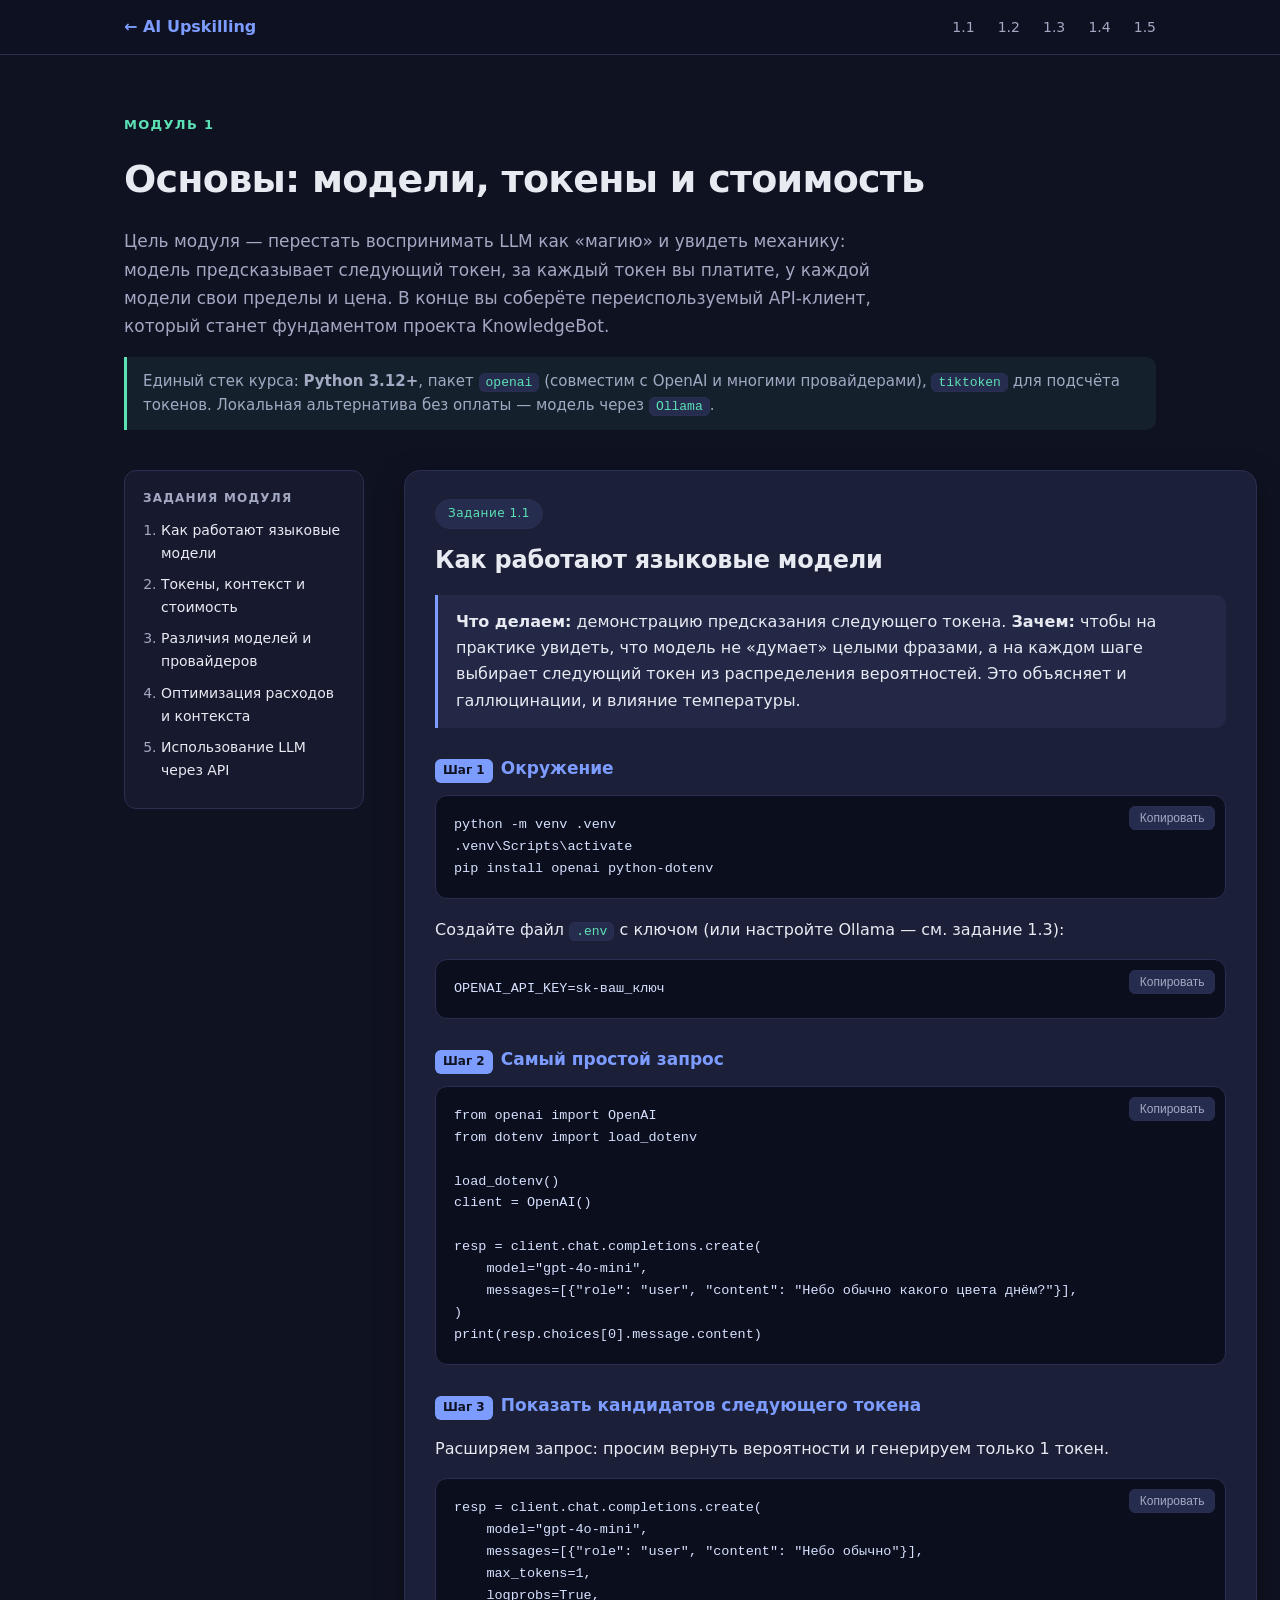
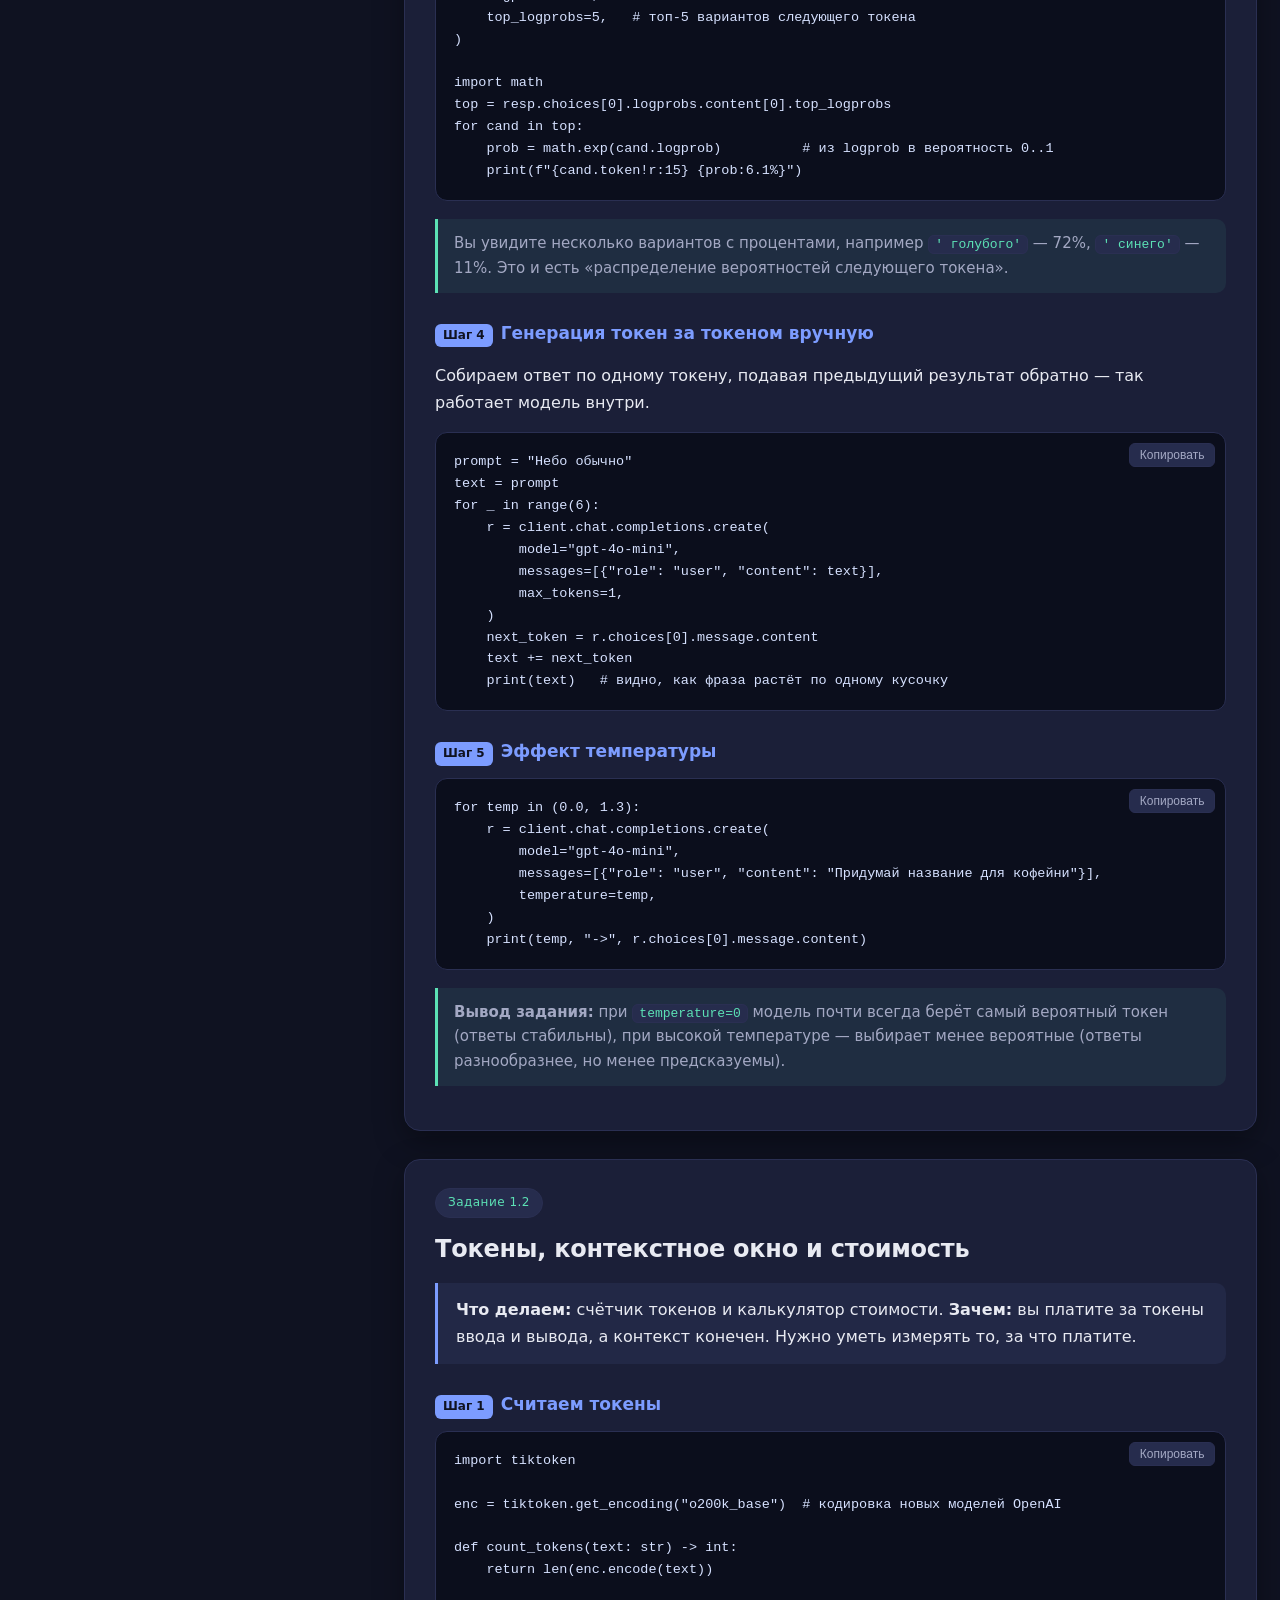
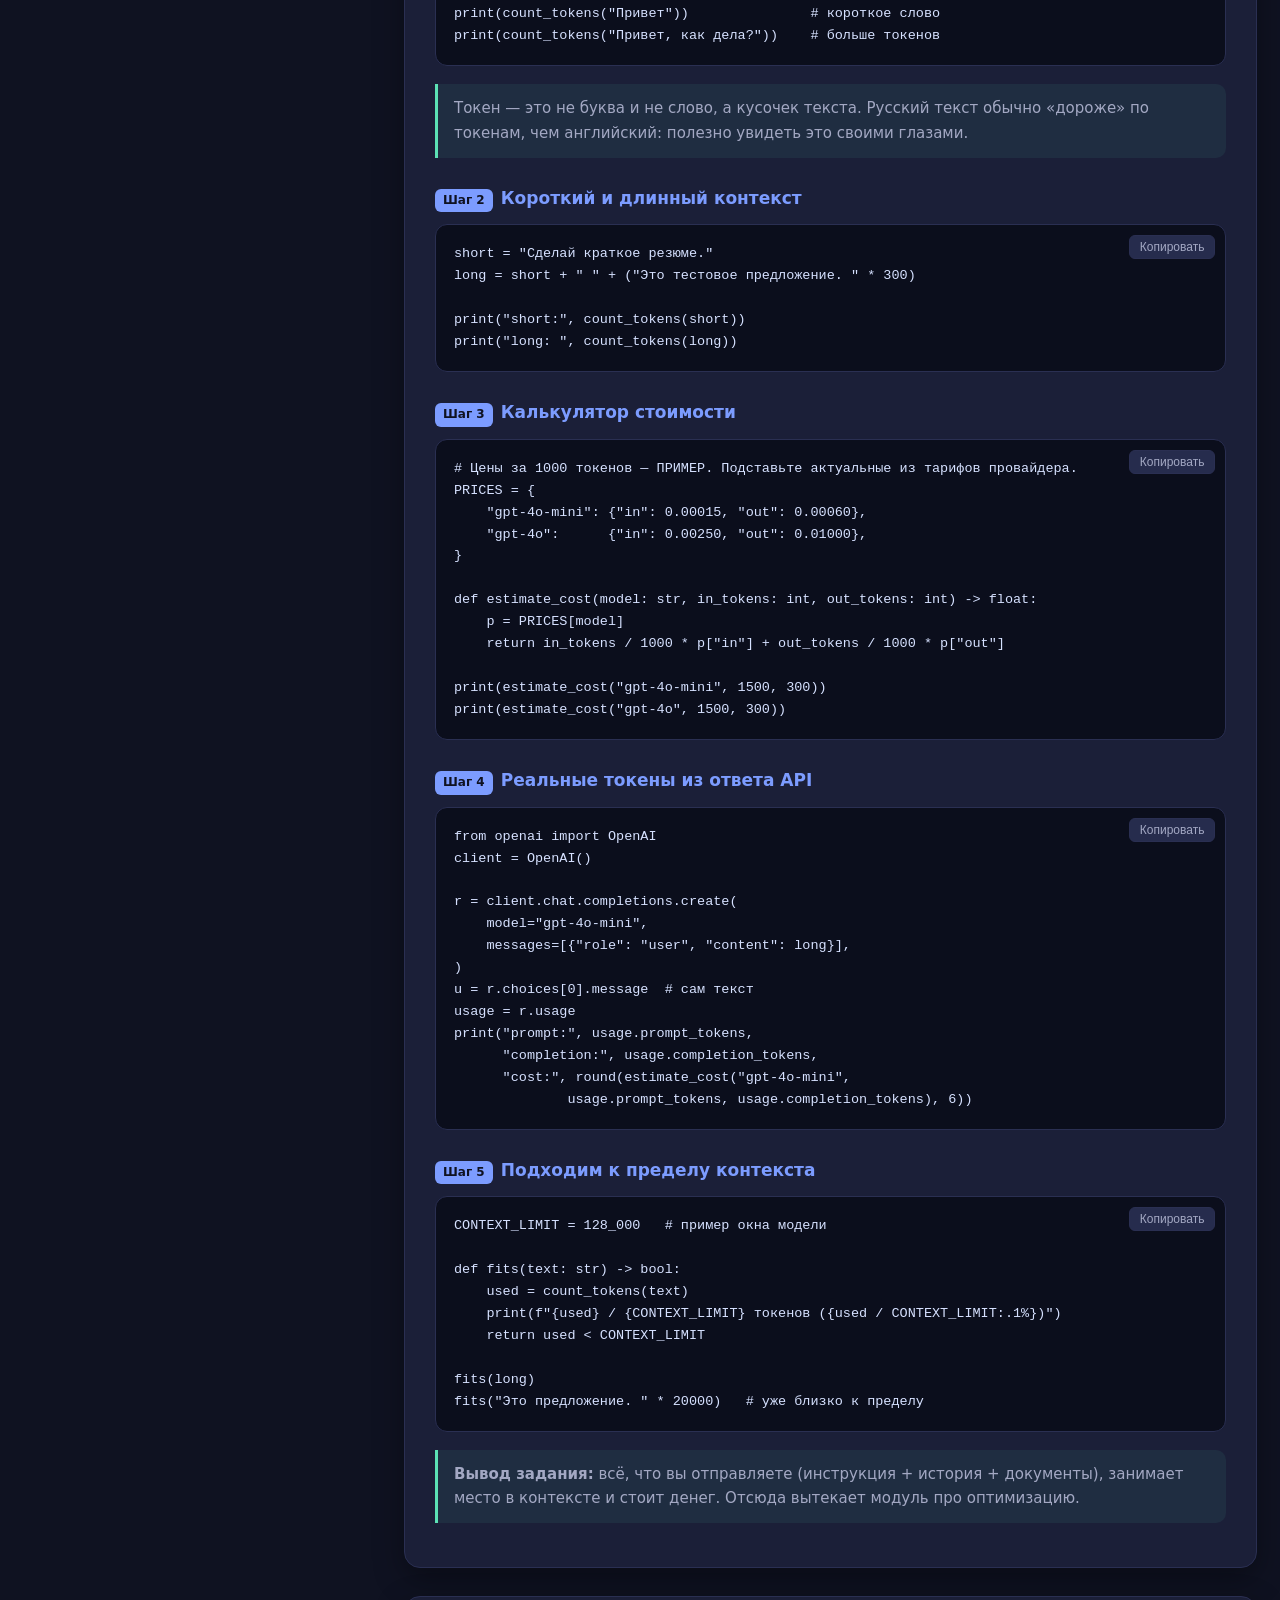
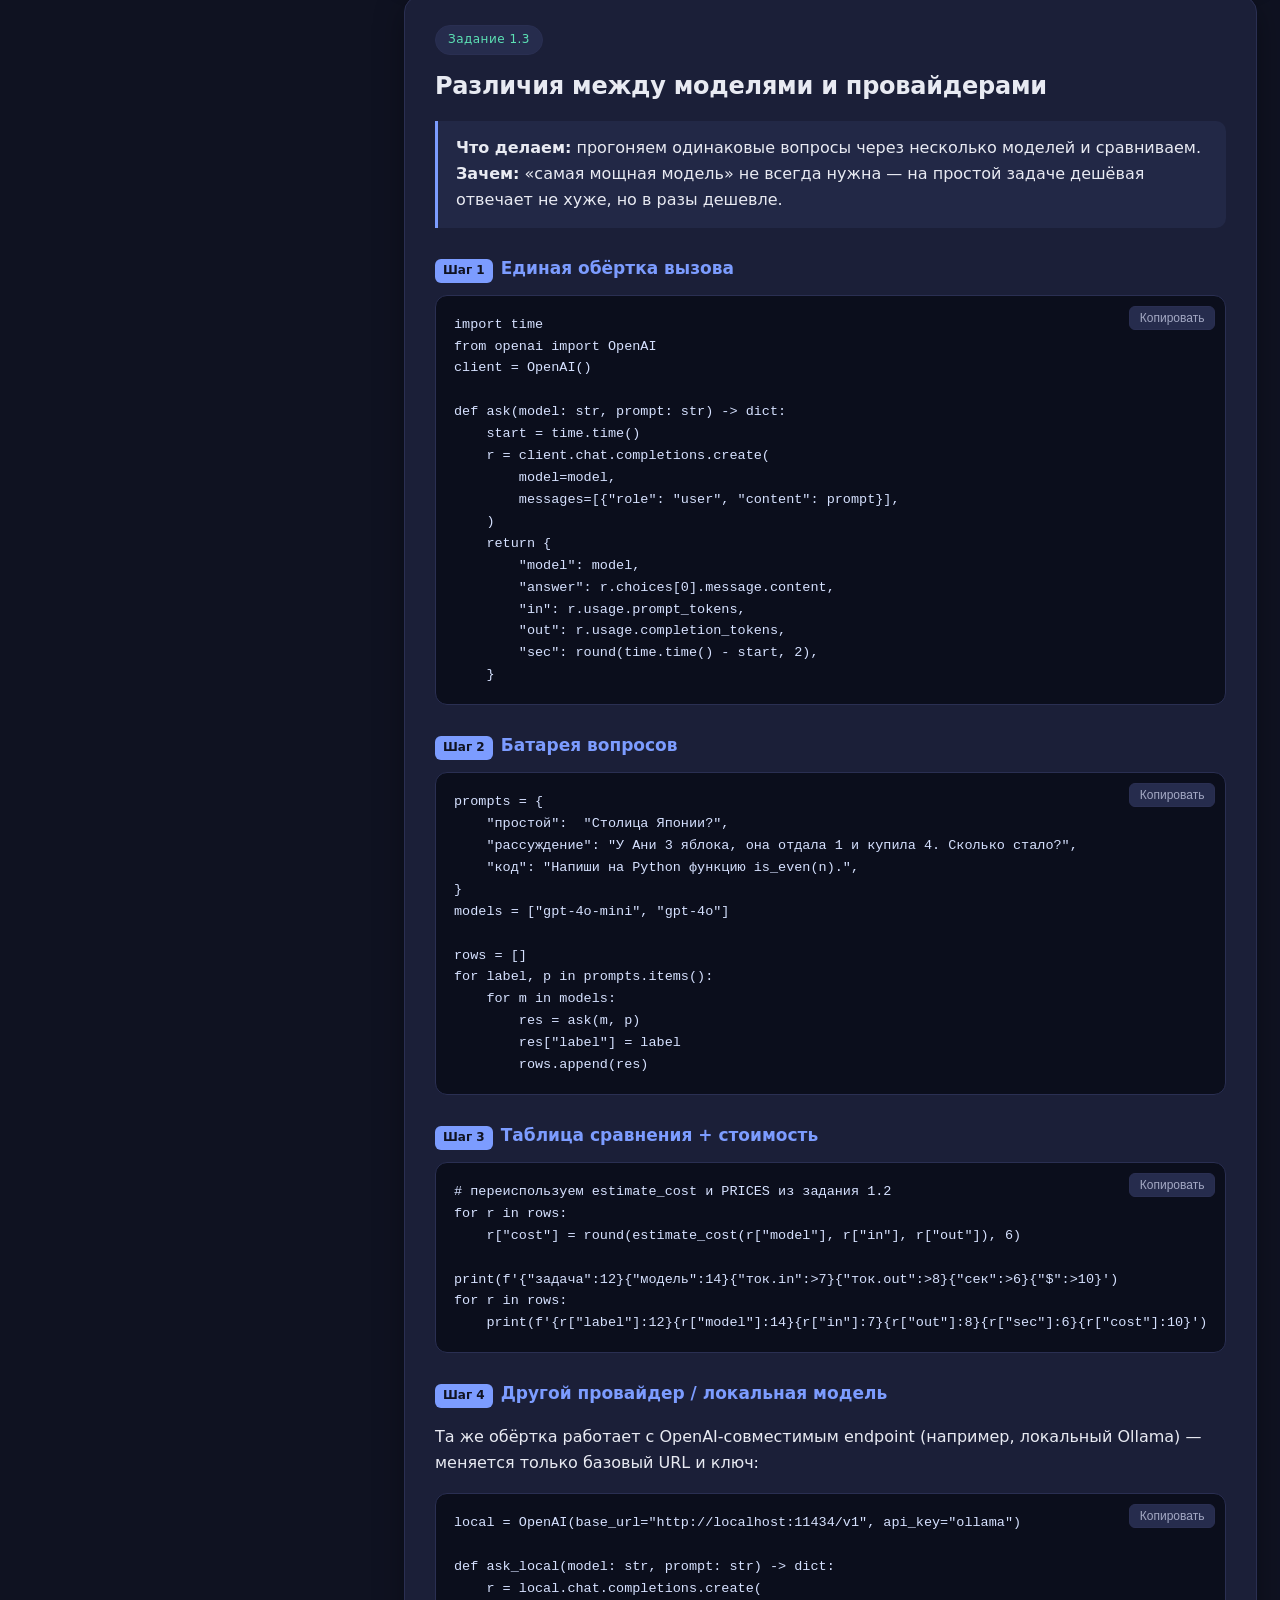
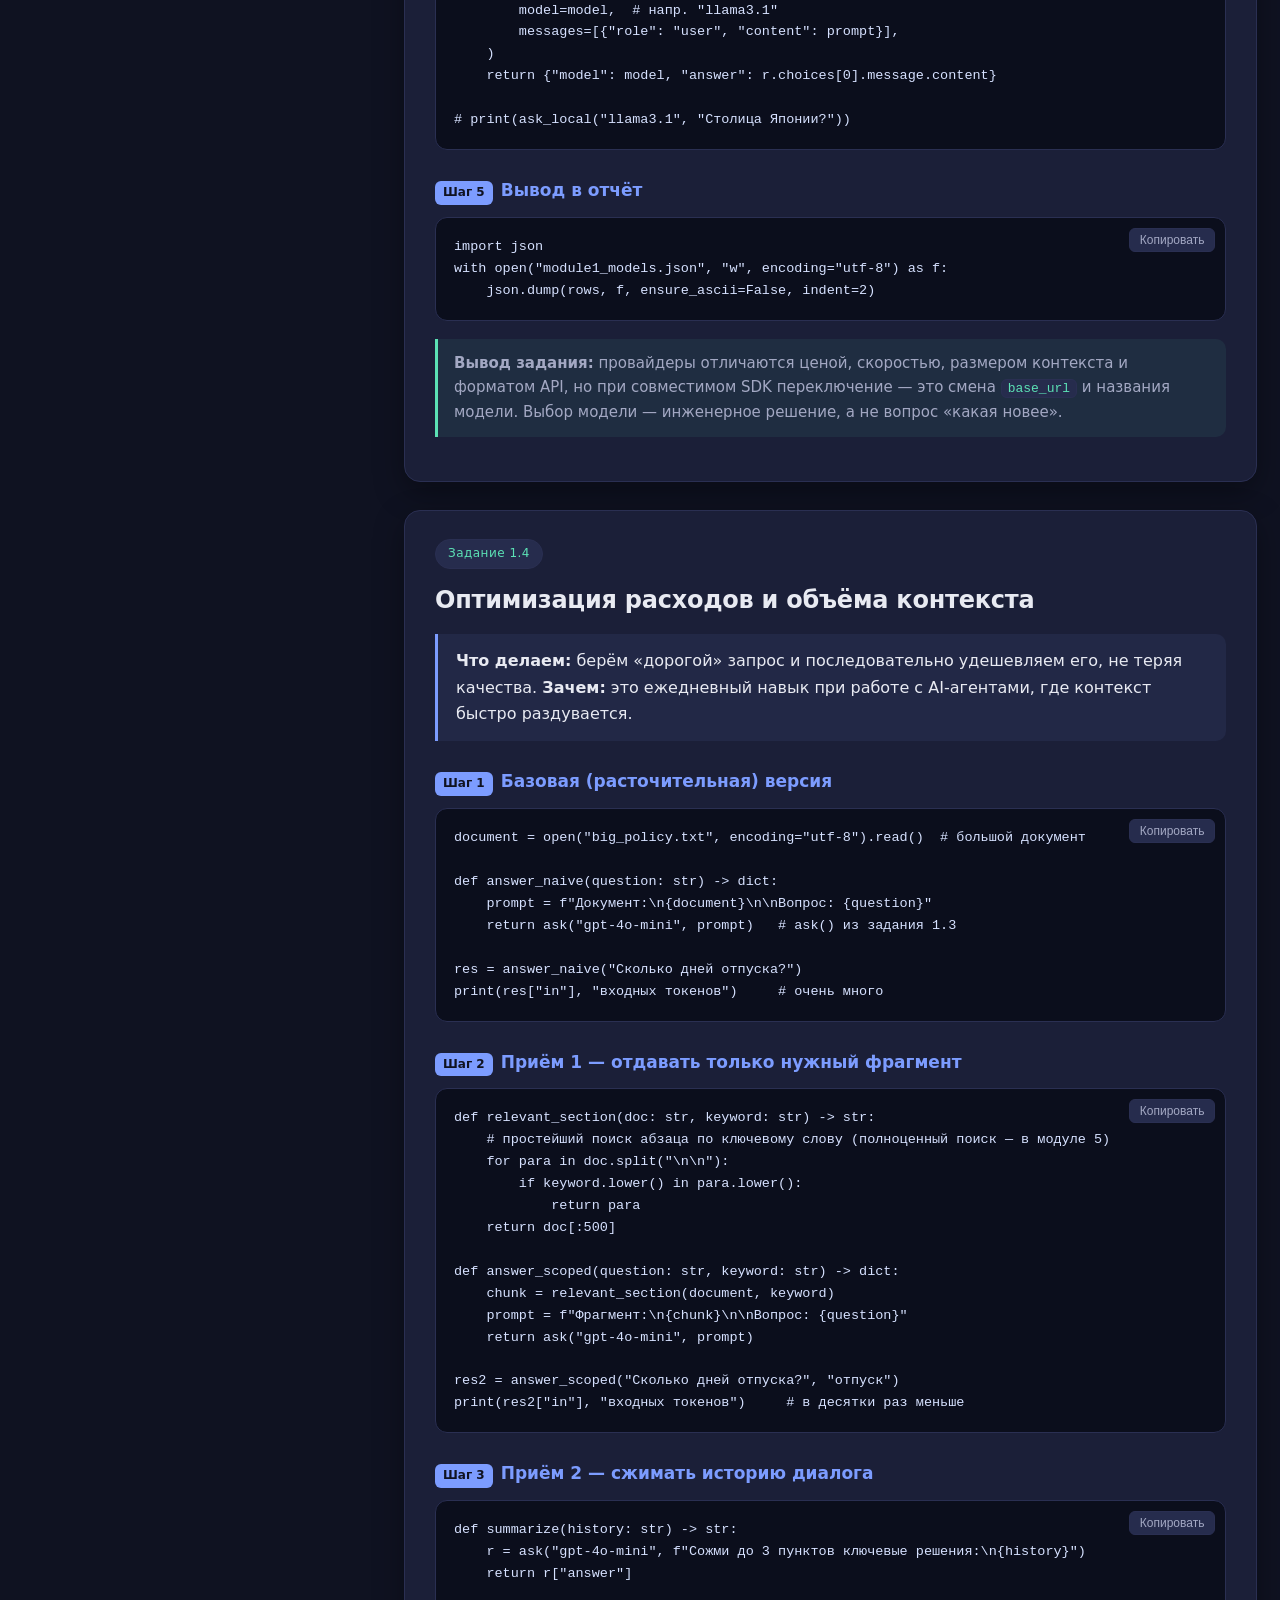
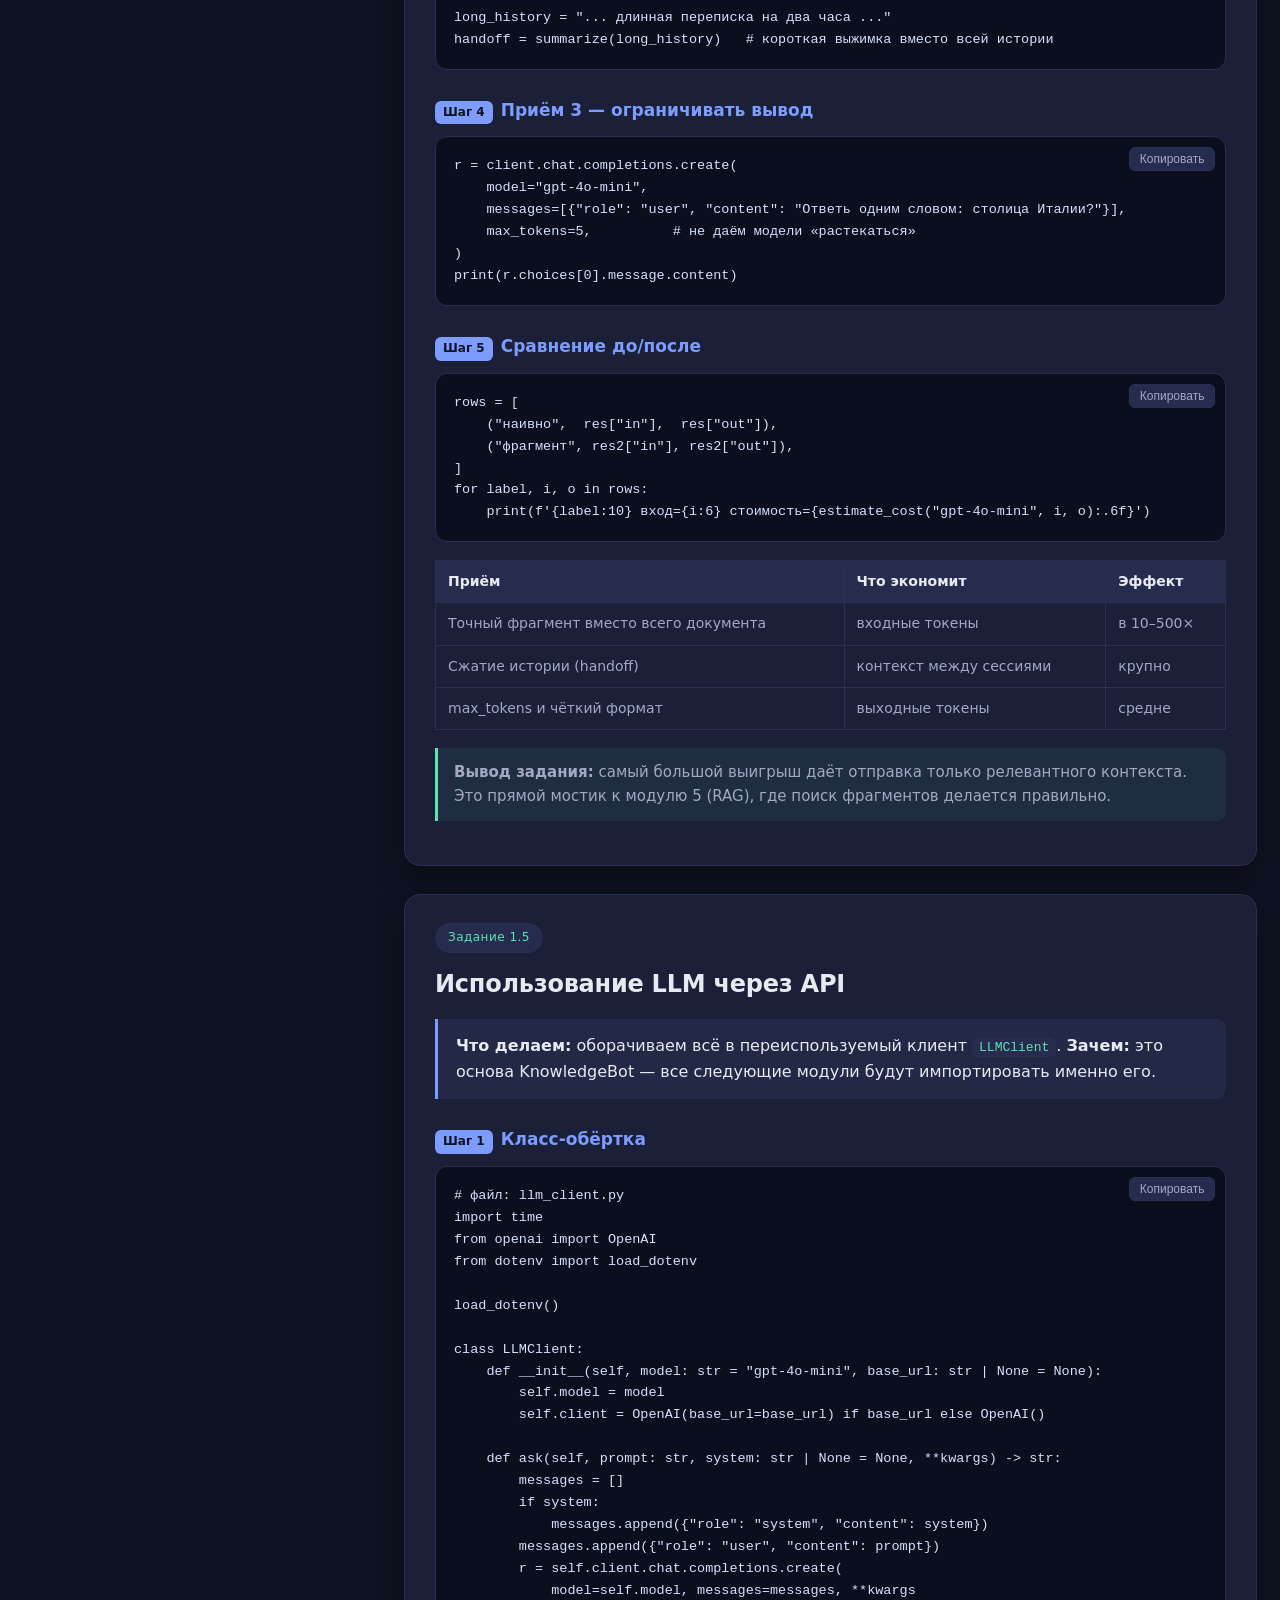
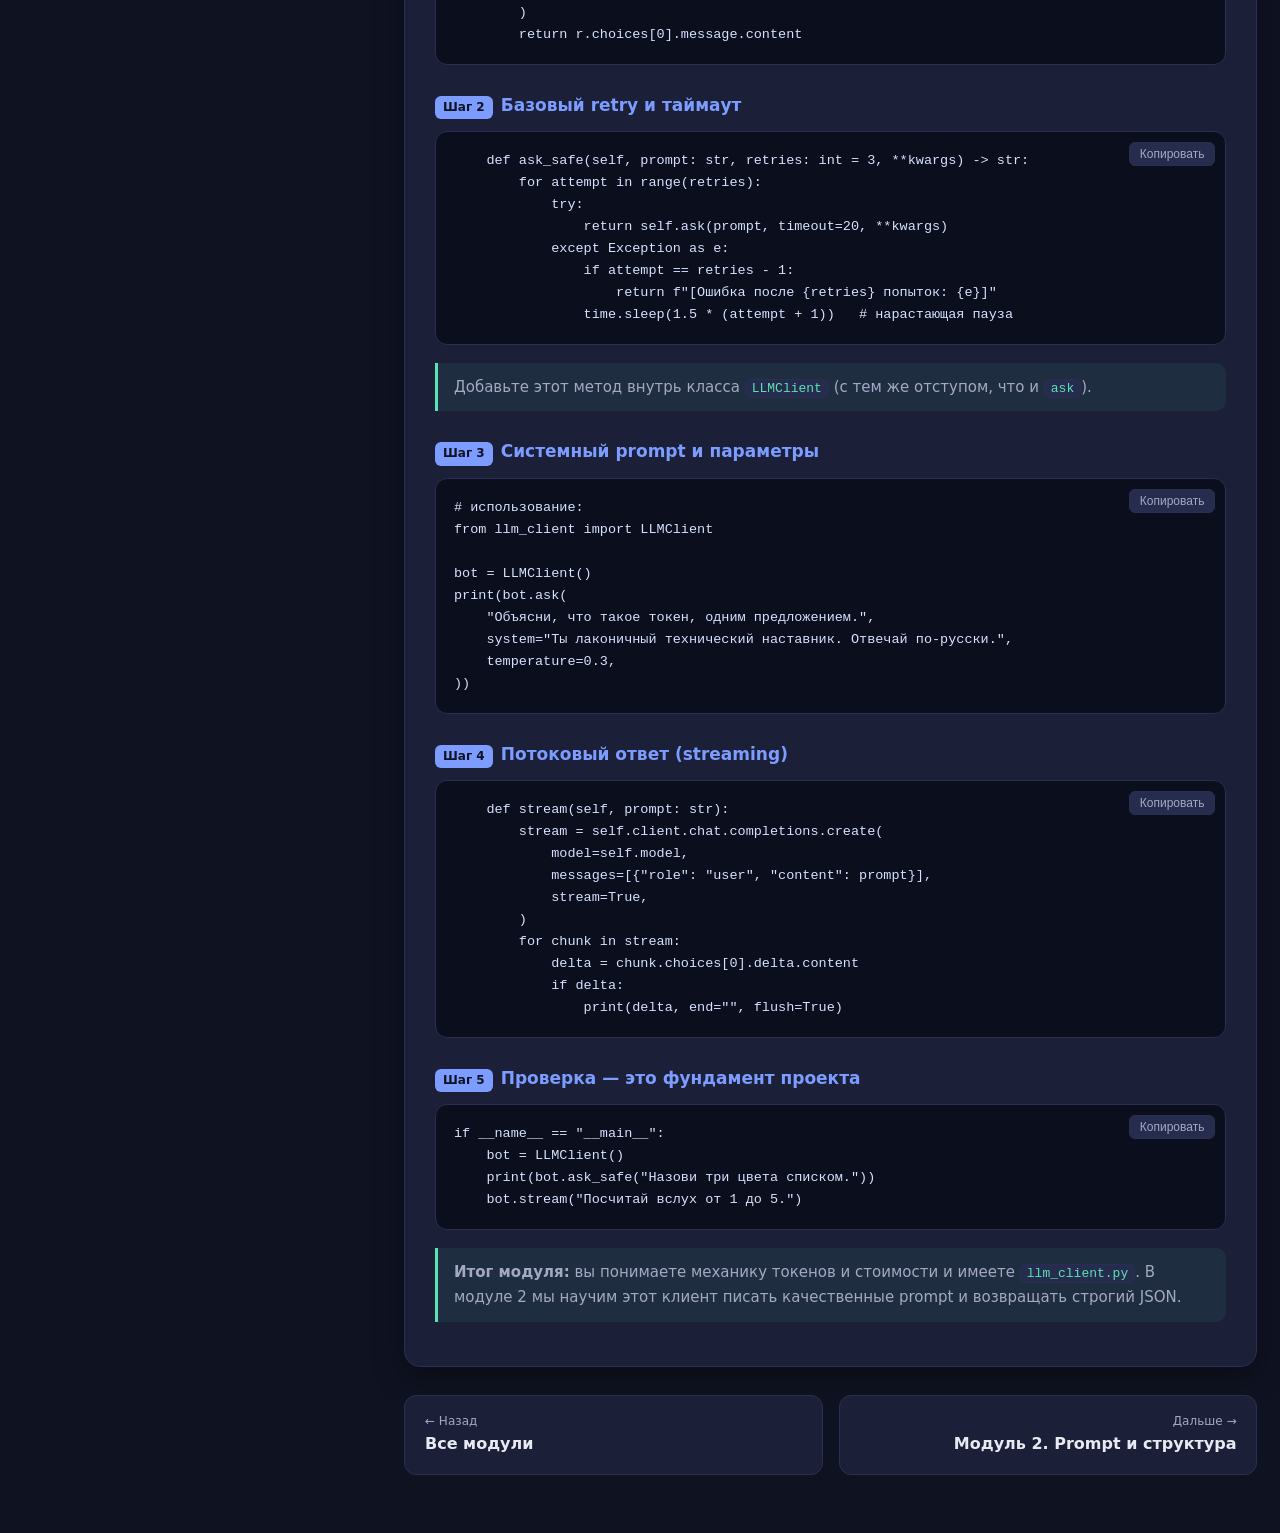
==== module1.html @ 3f318052 "init project" ====
<!doctype html>
<html lang="ru">
  <head>
    <meta charset="UTF-8" />
    <meta name="viewport" content="width=device-width, initial-scale=1.0" />
    <title>Модуль 1 — Основы: модели, токены и стоимость</title>
    <link rel="stylesheet" href="styles.css" />
  </head>
  <body>
    <div class="topbar">
      <div class="container">
        <span class="brand"><a href="index.html">← AI Upskilling</a></span>
        <nav>
          <a href="#t1">1.1</a>
          <a href="#t2">1.2</a>
          <a href="#t3">1.3</a>
          <a href="#t4">1.4</a>
          <a href="#t5">1.5</a>
        </nav>
      </div>
    </div>

    <div class="container">
      <section class="module-hero">
        <span class="num">Модуль 1</span>
        <h1>Основы: модели, токены и стоимость</h1>
        <p>
          Цель модуля — перестать воспринимать LLM как «магию» и увидеть
          механику: модель предсказывает следующий токен, за каждый токен вы
          платите, у каждой модели свои пределы и цена. В конце вы соберёте
          переиспользуемый API-клиент, который станет фундаментом проекта
          KnowledgeBot.
        </p>
        <div class="note">
          Единый стек курса: <b>Python 3.12+</b>, пакет
          <code>openai</code> (совместим с OpenAI и многими провайдерами),
          <code>tiktoken</code> для подсчёта токенов. Локальная альтернатива без
          оплаты — модель через <code>Ollama</code>.
        </div>
      </section>

      <div class="layout">
        <aside class="toc">
          <h4>Задания модуля</h4>
          <ol>
            <li><a href="#t1">Как работают языковые модели</a></li>
            <li><a href="#t2">Токены, контекст и стоимость</a></li>
            <li><a href="#t3">Различия моделей и провайдеров</a></li>
            <li><a href="#t4">Оптимизация расходов и контекста</a></li>
            <li><a href="#t5">Использование LLM через API</a></li>
          </ol>
        </aside>

        <main>
          <!-- TASK 1.1 -->
          <article class="task" id="t1">
            <span class="chip">Задание 1.1</span>
            <h2>Как работают языковые модели</h2>
            <div class="goal">
              <strong>Что делаем:</strong> демонстрацию предсказания следующего
              токена. <strong> Зачем:</strong> чтобы на практике увидеть, что
              модель не «думает» целыми фразами, а на каждом шаге выбирает
              следующий токен из распределения вероятностей. Это объясняет и
              галлюцинации, и влияние температуры.
            </div>

            <h3><span class="step-label">Шаг 1</span>Окружение</h3>
            <pre><code>python -m venv .venv
.venv\Scripts\activate
pip install openai python-dotenv</code></pre>
            <p>
              Создайте файл <code>.env</code> с ключом (или настройте Ollama —
              см. задание 1.3):
            </p>
            <pre><code>OPENAI_API_KEY=sk-ваш_ключ</code></pre>

            <h3><span class="step-label">Шаг 2</span>Самый простой запрос</h3>
            <pre><code>from openai import OpenAI
from dotenv import load_dotenv

load_dotenv()
client = OpenAI()

resp = client.chat.completions.create(
    model="gpt-4o-mini",
    messages=[{"role": "user", "content": "Небо обычно какого цвета днём?"}],
)
print(resp.choices[0].message.content)</code></pre>

            <h3>
              <span class="step-label">Шаг 3</span>Показать кандидатов
              следующего токена
            </h3>
            <p>
              Расширяем запрос: просим вернуть вероятности и генерируем только 1
              токен.
            </p>
            <pre><code>resp = client.chat.completions.create(
    model="gpt-4o-mini",
    messages=[{"role": "user", "content": "Небо обычно"}],
    max_tokens=1,
    logprobs=True,
    top_logprobs=5,   # топ-5 вариантов следующего токена
)

import math
top = resp.choices[0].logprobs.content[0].top_logprobs
for cand in top:
    prob = math.exp(cand.logprob)          # из logprob в вероятность 0..1
    print(f"{cand.token!r:15} {prob:6.1%}")</code></pre>
            <div class="note">
              Вы увидите несколько вариантов с процентами, например
              <code>' голубого'</code> — 72%, <code>' синего'</code> — 11%. Это
              и есть «распределение вероятностей следующего токена».
            </div>

            <h3>
              <span class="step-label">Шаг 4</span>Генерация токен за токеном
              вручную
            </h3>
            <p>
              Собираем ответ по одному токену, подавая предыдущий результат
              обратно — так работает модель внутри.
            </p>
            <pre><code>prompt = "Небо обычно"
text = prompt
for _ in range(6):
    r = client.chat.completions.create(
        model="gpt-4o-mini",
        messages=[{"role": "user", "content": text}],
        max_tokens=1,
    )
    next_token = r.choices[0].message.content
    text += next_token
    print(text)   # видно, как фраза растёт по одному кусочку</code></pre>

            <h3><span class="step-label">Шаг 5</span>Эффект температуры</h3>
            <pre><code>for temp in (0.0, 1.3):
    r = client.chat.completions.create(
        model="gpt-4o-mini",
        messages=[{"role": "user", "content": "Придумай название для кофейни"}],
        temperature=temp,
    )
    print(temp, "->", r.choices[0].message.content)</code></pre>
            <div class="note">
              <b>Вывод задания:</b> при <code>temperature=0</code> модель почти
              всегда берёт самый вероятный токен (ответы стабильны), при высокой
              температуре — выбирает менее вероятные (ответы разнообразнее, но
              менее предсказуемы).
            </div>
          </article>

          <!-- TASK 1.2 -->
          <article class="task" id="t2">
            <span class="chip">Задание 1.2</span>
            <h2>Токены, контекстное окно и стоимость</h2>
            <div class="goal">
              <strong>Что делаем:</strong> счётчик токенов и калькулятор
              стоимости. <strong> Зачем:</strong> вы платите за токены ввода и
              вывода, а контекст конечен. Нужно уметь измерять то, за что
              платите.
            </div>

            <h3><span class="step-label">Шаг 1</span>Считаем токены</h3>
            <pre><code>import tiktoken

enc = tiktoken.get_encoding("o200k_base")  # кодировка новых моделей OpenAI

def count_tokens(text: str) -> int:
    return len(enc.encode(text))

print(count_tokens("Привет"))               # короткое слово
print(count_tokens("Привет, как дела?"))    # больше токенов</code></pre>
            <div class="note">
              Токен — это не буква и не слово, а кусочек текста. Русский текст
              обычно «дороже» по токенам, чем английский: полезно увидеть это
              своими глазами.
            </div>

            <h3>
              <span class="step-label">Шаг 2</span>Короткий и длинный контекст
            </h3>
            <pre><code>short = "Сделай краткое резюме."
long = short + " " + ("Это тестовое предложение. " * 300)

print("short:", count_tokens(short))
print("long: ", count_tokens(long))</code></pre>

            <h3><span class="step-label">Шаг 3</span>Калькулятор стоимости</h3>
            <pre><code># Цены за 1000 токенов — ПРИМЕР. Подставьте актуальные из тарифов провайдера.
PRICES = {
    "gpt-4o-mini": {"in": 0.00015, "out": 0.00060},
    "gpt-4o":      {"in": 0.00250, "out": 0.01000},
}

def estimate_cost(model: str, in_tokens: int, out_tokens: int) -> float:
    p = PRICES[model]
    return in_tokens / 1000 * p["in"] + out_tokens / 1000 * p["out"]

print(estimate_cost("gpt-4o-mini", 1500, 300))
print(estimate_cost("gpt-4o", 1500, 300))</code></pre>

            <h3>
              <span class="step-label">Шаг 4</span>Реальные токены из ответа API
            </h3>
            <pre><code>from openai import OpenAI
client = OpenAI()

r = client.chat.completions.create(
    model="gpt-4o-mini",
    messages=[{"role": "user", "content": long}],
)
u = r.choices[0].message  # сам текст
usage = r.usage
print("prompt:", usage.prompt_tokens,
      "completion:", usage.completion_tokens,
      "cost:", round(estimate_cost("gpt-4o-mini",
              usage.prompt_tokens, usage.completion_tokens), 6))</code></pre>

            <h3>
              <span class="step-label">Шаг 5</span>Подходим к пределу контекста
            </h3>
            <pre><code>CONTEXT_LIMIT = 128_000   # пример окна модели

def fits(text: str) -> bool:
    used = count_tokens(text)
    print(f"{used} / {CONTEXT_LIMIT} токенов ({used / CONTEXT_LIMIT:.1%})")
    return used &lt; CONTEXT_LIMIT

fits(long)
fits("Это предложение. " * 20000)   # уже близко к пределу</code></pre>
            <div class="note">
              <b>Вывод задания:</b> всё, что вы отправляете (инструкция +
              история + документы), занимает место в контексте и стоит денег.
              Отсюда вытекает модуль про оптимизацию.
            </div>
          </article>

          <!-- TASK 1.3 -->
          <article class="task" id="t3">
            <span class="chip">Задание 1.3</span>
            <h2>Различия между моделями и провайдерами</h2>
            <div class="goal">
              <strong>Что делаем:</strong> прогоняем одинаковые вопросы через
              несколько моделей и сравниваем. <strong>Зачем:</strong> «самая
              мощная модель» не всегда нужна — на простой задаче дешёвая
              отвечает не хуже, но в разы дешевле.
            </div>

            <h3><span class="step-label">Шаг 1</span>Единая обёртка вызова</h3>
            <pre><code>import time
from openai import OpenAI
client = OpenAI()

def ask(model: str, prompt: str) -> dict:
    start = time.time()
    r = client.chat.completions.create(
        model=model,
        messages=[{"role": "user", "content": prompt}],
    )
    return {
        "model": model,
        "answer": r.choices[0].message.content,
        "in": r.usage.prompt_tokens,
        "out": r.usage.completion_tokens,
        "sec": round(time.time() - start, 2),
    }</code></pre>

            <h3><span class="step-label">Шаг 2</span>Батарея вопросов</h3>
            <pre><code>prompts = {
    "простой":  "Столица Японии?",
    "рассуждение": "У Ани 3 яблока, она отдала 1 и купила 4. Сколько стало?",
    "код": "Напиши на Python функцию is_even(n).",
}
models = ["gpt-4o-mini", "gpt-4o"]

rows = []
for label, p in prompts.items():
    for m in models:
        res = ask(m, p)
        res["label"] = label
        rows.append(res)</code></pre>

            <h3>
              <span class="step-label">Шаг 3</span>Таблица сравнения + стоимость
            </h3>
            <pre><code># переиспользуем estimate_cost и PRICES из задания 1.2
for r in rows:
    r["cost"] = round(estimate_cost(r["model"], r["in"], r["out"]), 6)

print(f'{"задача":12}{"модель":14}{"ток.in":>7}{"ток.out":>8}{"сек":>6}{"$":>10}')
for r in rows:
    print(f'{r["label"]:12}{r["model"]:14}{r["in"]:7}{r["out"]:8}{r["sec"]:6}{r["cost"]:10}')</code></pre>

            <h3>
              <span class="step-label">Шаг 4</span>Другой провайдер / локальная
              модель
            </h3>
            <p>
              Та же обёртка работает с OpenAI-совместимым endpoint (например,
              локальный Ollama) — меняется только базовый URL и ключ:
            </p>
            <pre><code>local = OpenAI(base_url="http://localhost:11434/v1", api_key="ollama")

def ask_local(model: str, prompt: str) -> dict:
    r = local.chat.completions.create(
        model=model,  # напр. "llama3.1"
        messages=[{"role": "user", "content": prompt}],
    )
    return {"model": model, "answer": r.choices[0].message.content}

# print(ask_local("llama3.1", "Столица Японии?"))</code></pre>

            <h3><span class="step-label">Шаг 5</span>Вывод в отчёт</h3>
            <pre><code>import json
with open("module1_models.json", "w", encoding="utf-8") as f:
    json.dump(rows, f, ensure_ascii=False, indent=2)</code></pre>
            <div class="note">
              <b>Вывод задания:</b> провайдеры отличаются ценой, скоростью,
              размером контекста и форматом API, но при совместимом SDK
              переключение — это смена <code>base_url</code>
              и названия модели. Выбор модели — инженерное решение, а не вопрос
              «какая новее».
            </div>
          </article>

          <!-- TASK 1.4 -->
          <article class="task" id="t4">
            <span class="chip">Задание 1.4</span>
            <h2>Оптимизация расходов и объёма контекста</h2>
            <div class="goal">
              <strong>Что делаем:</strong> берём «дорогой» запрос и
              последовательно удешевляем его, не теряя качества.
              <strong>Зачем:</strong> это ежедневный навык при работе с
              AI-агентами, где контекст быстро раздувается.
            </div>

            <h3>
              <span class="step-label">Шаг 1</span>Базовая (расточительная)
              версия
            </h3>
            <pre><code>document = open("big_policy.txt", encoding="utf-8").read()  # большой документ

def answer_naive(question: str) -> dict:
    prompt = f"Документ:\n{document}\n\nВопрос: {question}"
    return ask("gpt-4o-mini", prompt)   # ask() из задания 1.3

res = answer_naive("Сколько дней отпуска?")
print(res["in"], "входных токенов")     # очень много</code></pre>

            <h3>
              <span class="step-label">Шаг 2</span>Приём 1 — отдавать только
              нужный фрагмент
            </h3>
            <pre><code>def relevant_section(doc: str, keyword: str) -> str:
    # простейший поиск абзаца по ключевому слову (полноценный поиск — в модуле 5)
    for para in doc.split("\n\n"):
        if keyword.lower() in para.lower():
            return para
    return doc[:500]

def answer_scoped(question: str, keyword: str) -> dict:
    chunk = relevant_section(document, keyword)
    prompt = f"Фрагмент:\n{chunk}\n\nВопрос: {question}"
    return ask("gpt-4o-mini", prompt)

res2 = answer_scoped("Сколько дней отпуска?", "отпуск")
print(res2["in"], "входных токенов")     # в десятки раз меньше</code></pre>

            <h3>
              <span class="step-label">Шаг 3</span>Приём 2 — сжимать историю
              диалога
            </h3>
            <pre><code>def summarize(history: str) -> str:
    r = ask("gpt-4o-mini", f"Сожми до 3 пунктов ключевые решения:\n{history}")
    return r["answer"]

long_history = "... длинная переписка на два часа ..."
handoff = summarize(long_history)   # короткая выжимка вместо всей истории</code></pre>

            <h3>
              <span class="step-label">Шаг 4</span>Приём 3 — ограничивать вывод
            </h3>
            <pre><code>r = client.chat.completions.create(
    model="gpt-4o-mini",
    messages=[{"role": "user", "content": "Ответь одним словом: столица Италии?"}],
    max_tokens=5,          # не даём модели «растекаться»
)
print(r.choices[0].message.content)</code></pre>

            <h3><span class="step-label">Шаг 5</span>Сравнение до/после</h3>
            <pre><code>rows = [
    ("наивно",  res["in"],  res["out"]),
    ("фрагмент", res2["in"], res2["out"]),
]
for label, i, o in rows:
    print(f'{label:10} вход={i:6} стоимость={estimate_cost("gpt-4o-mini", i, o):.6f}')</code></pre>
            <table>
              <tr>
                <th>Приём</th>
                <th>Что экономит</th>
                <th>Эффект</th>
              </tr>
              <tr>
                <td>Точный фрагмент вместо всего документа</td>
                <td>входные токены</td>
                <td>в 10–500×</td>
              </tr>
              <tr>
                <td>Сжатие истории (handoff)</td>
                <td>контекст между сессиями</td>
                <td>крупно</td>
              </tr>
              <tr>
                <td>max_tokens и чёткий формат</td>
                <td>выходные токены</td>
                <td>средне</td>
              </tr>
            </table>
            <div class="note">
              <b>Вывод задания:</b> самый большой выигрыш даёт отправка только
              релевантного контекста. Это прямой мостик к модулю 5 (RAG), где
              поиск фрагментов делается правильно.
            </div>
          </article>

          <!-- TASK 1.5 -->
          <article class="task" id="t5">
            <span class="chip">Задание 1.5</span>
            <h2>Использование LLM через API</h2>
            <div class="goal">
              <strong>Что делаем:</strong> оборачиваем всё в переиспользуемый
              клиент <code>LLMClient</code>. <strong>Зачем:</strong> это основа
              KnowledgeBot — все следующие модули будут импортировать именно
              его.
            </div>

            <h3><span class="step-label">Шаг 1</span>Класс-обёртка</h3>
            <pre><code># файл: llm_client.py
import time
from openai import OpenAI
from dotenv import load_dotenv

load_dotenv()

class LLMClient:
    def __init__(self, model: str = "gpt-4o-mini", base_url: str | None = None):
        self.model = model
        self.client = OpenAI(base_url=base_url) if base_url else OpenAI()

    def ask(self, prompt: str, system: str | None = None, **kwargs) -> str:
        messages = []
        if system:
            messages.append({"role": "system", "content": system})
        messages.append({"role": "user", "content": prompt})
        r = self.client.chat.completions.create(
            model=self.model, messages=messages, **kwargs
        )
        return r.choices[0].message.content</code></pre>

            <h3>
              <span class="step-label">Шаг 2</span>Базовый retry и таймаут
            </h3>
            <pre><code>    def ask_safe(self, prompt: str, retries: int = 3, **kwargs) -> str:
        for attempt in range(retries):
            try:
                return self.ask(prompt, timeout=20, **kwargs)
            except Exception as e:
                if attempt == retries - 1:
                    return f"[Ошибка после {retries} попыток: {e}]"
                time.sleep(1.5 * (attempt + 1))   # нарастающая пауза</code></pre>
            <div class="note">
              Добавьте этот метод внутрь класса <code>LLMClient</code> (с тем же
              отступом, что и <code>ask</code>).
            </div>

            <h3>
              <span class="step-label">Шаг 3</span>Системный prompt и параметры
            </h3>
            <pre><code># использование:
from llm_client import LLMClient

bot = LLMClient()
print(bot.ask(
    "Объясни, что такое токен, одним предложением.",
    system="Ты лаконичный технический наставник. Отвечай по-русски.",
    temperature=0.3,
))</code></pre>

            <h3>
              <span class="step-label">Шаг 4</span>Потоковый ответ (streaming)
            </h3>
            <pre><code>    def stream(self, prompt: str):
        stream = self.client.chat.completions.create(
            model=self.model,
            messages=[{"role": "user", "content": prompt}],
            stream=True,
        )
        for chunk in stream:
            delta = chunk.choices[0].delta.content
            if delta:
                print(delta, end="", flush=True)</code></pre>

            <h3>
              <span class="step-label">Шаг 5</span>Проверка — это фундамент
              проекта
            </h3>
            <pre><code>if __name__ == "__main__":
    bot = LLMClient()
    print(bot.ask_safe("Назови три цвета списком."))
    bot.stream("Посчитай вслух от 1 до 5.")</code></pre>
            <div class="note">
              <b>Итог модуля:</b> вы понимаете механику токенов и стоимости и
              имеете <code>llm_client.py</code>. В модуле 2 мы научим этот
              клиент писать качественные prompt и возвращать строгий JSON.
            </div>
          </article>

          <div class="pager">
            <a href="index.html"
              ><div class="dir">← Назад</div>
              <div class="ttl">Все модули</div></a
            >
            <a class="next" href="module2.html"
              ><div class="dir">Дальше →</div>
              <div class="ttl">Модуль 2. Prompt и структура</div></a
            >
          </div>
        </main>
      </div>
    </div>

    <footer class="site-footer">
      <div class="container">AI Upskilling · Модуль 1 · KnowledgeBot</div>
    </footer>
    <script src="app.js"></script>
  </body>
</html>
---- styles.css ----
:root {
  --bg: #0f1221;
  --bg-soft: #171a2e;
  --card: #1b1f38;
  --card-hover: #222745;
  --text: #e8eaf2;
  --muted: #a3a8c3;
  --accent: #7c9cff;
  --accent-2: #5ce1b5;
  --border: #2a2f52;
  --code-bg: #0b0e1c;
  --code-text: #d6e1ff;
  --tag: #262c4d;
  --shadow: 0 10px 30px rgba(0, 0, 0, 0.35);
  --radius: 16px;
  --maxw: 1080px;
}

* {
  box-sizing: border-box;
}

html {
  scroll-behavior: smooth;
}

body {
  margin: 0;
  font-family:
    "Segoe UI",
    system-ui,
    -apple-system,
    Roboto,
    Arial,
    sans-serif;
  background: radial-gradient(
    1200px 600px at 50% -10%,
    #1d2447 0%,
    var(--bg) 55%
  );
  color: var(--text);
  line-height: 1.65;
  -webkit-font-smoothing: antialiased;
}

a {
  color: var(--accent);
  text-decoration: none;
}
a:hover {
  text-decoration: underline;
}

.container {
  max-width: var(--maxw);
  margin: 0 auto;
  padding: 0 24px;
}

/* Header */
.site-header {
  padding: 72px 0 40px;
  text-align: center;
  border-bottom: 1px solid var(--border);
  background: linear-gradient(180deg, rgba(124, 156, 255, 0.08), transparent);
}
.site-header .eyebrow {
  display: inline-block;
  font-size: 13px;
  letter-spacing: 0.14em;
  text-transform: uppercase;
  color: var(--accent-2);
  background: var(--tag);
  padding: 6px 14px;
  border-radius: 999px;
  margin-bottom: 18px;
  border: 1px solid var(--border);
}
.site-header h1 {
  margin: 0 0 14px;
  font-size: clamp(28px, 5vw, 46px);
  line-height: 1.12;
  letter-spacing: -0.02em;
}
.site-header p {
  margin: 0 auto;
  max-width: 680px;
  color: var(--muted);
  font-size: 18px;
}

/* Stats row */
.stats {
  display: flex;
  flex-wrap: wrap;
  gap: 18px;
  justify-content: center;
  margin-top: 28px;
}
.stat {
  background: var(--card);
  border: 1px solid var(--border);
  border-radius: 12px;
  padding: 12px 20px;
  min-width: 120px;
}
.stat b {
  display: block;
  font-size: 24px;
  color: var(--accent);
}
.stat span {
  font-size: 13px;
  color: var(--muted);
}

/* Module grid */
.grid {
  display: grid;
  grid-template-columns: repeat(auto-fill, minmax(320px, 1fr));
  gap: 22px;
  margin: 48px 0 72px;
}
.card {
  display: flex;
  flex-direction: column;
  background: var(--card);
  border: 1px solid var(--border);
  border-radius: var(--radius);
  padding: 26px;
  box-shadow: var(--shadow);
  transition:
    transform 0.18s ease,
    background 0.18s ease,
    border-color 0.18s ease;
}
.card:hover {
  transform: translateY(-4px);
  background: var(--card-hover);
  border-color: var(--accent);
  text-decoration: none;
}
.card .num {
  font-size: 13px;
  font-weight: 700;
  color: var(--accent-2);
  letter-spacing: 0.08em;
}
.card h3 {
  margin: 8px 0 12px;
  font-size: 21px;
  color: var(--text);
}
.card ul {
  margin: 0;
  padding-left: 18px;
  color: var(--muted);
  font-size: 14.5px;
}
.card ul li {
  margin-bottom: 4px;
}
.card .go {
  margin-top: 18px;
  font-weight: 600;
  color: var(--accent);
}

/* Module page */
.topbar {
  position: sticky;
  top: 0;
  z-index: 20;
  background: rgba(15, 18, 33, 0.82);
  backdrop-filter: blur(10px);
  border-bottom: 1px solid var(--border);
  padding: 14px 0;
}
.topbar .container {
  display: flex;
  align-items: center;
  justify-content: space-between;
  gap: 16px;
}
.topbar .brand {
  font-weight: 700;
}
.topbar nav a {
  margin-left: 18px;
  color: var(--muted);
  font-size: 14px;
}
.topbar nav a:hover {
  color: var(--text);
}

.module-hero {
  padding: 56px 0 24px;
}
.module-hero .num {
  color: var(--accent-2);
  font-weight: 700;
  letter-spacing: 0.1em;
  text-transform: uppercase;
  font-size: 13px;
}
.module-hero h1 {
  margin: 10px 0 14px;
  font-size: clamp(26px, 4vw, 38px);
  letter-spacing: -0.02em;
}
.module-hero p {
  color: var(--muted);
  max-width: 760px;
  font-size: 17px;
}

.layout {
  display: grid;
  grid-template-columns: 240px 1fr;
  gap: 40px;
  align-items: start;
  padding-bottom: 80px;
}
.toc {
  position: sticky;
  top: 72px;
  background: var(--bg-soft);
  border: 1px solid var(--border);
  border-radius: 12px;
  padding: 18px;
  font-size: 14px;
}
.toc h4 {
  margin: 0 0 10px;
  font-size: 12px;
  letter-spacing: 0.1em;
  text-transform: uppercase;
  color: var(--muted);
}
.toc ol {
  margin: 0;
  padding-left: 18px;
  color: var(--muted);
}
.toc ol li {
  margin-bottom: 8px;
}
.toc a {
  color: var(--text);
}

/* Task blocks */
.task {
  background: var(--card);
  border: 1px solid var(--border);
  border-radius: var(--radius);
  padding: 28px 30px;
  margin-bottom: 28px;
  box-shadow: var(--shadow);
  scroll-margin-top: 80px;
}
.task .chip {
  display: inline-block;
  font-size: 12px;
  color: var(--accent-2);
  background: var(--tag);
  border: 1px solid var(--border);
  border-radius: 999px;
  padding: 4px 12px;
  margin-bottom: 12px;
  letter-spacing: 0.04em;
}
.task h2 {
  margin: 0 0 6px;
  font-size: 24px;
  letter-spacing: -0.01em;
}
.task h3 {
  margin: 26px 0 10px;
  font-size: 17px;
  color: var(--accent);
}
.goal {
  border-left: 3px solid var(--accent);
  background: rgba(124, 156, 255, 0.07);
  padding: 14px 18px;
  border-radius: 0 10px 10px 0;
  margin: 14px 0 6px;
}
.goal strong {
  color: var(--text);
}
.note {
  border-left: 3px solid var(--accent-2);
  background: rgba(92, 225, 181, 0.07);
  padding: 12px 16px;
  border-radius: 0 10px 10px 0;
  margin: 16px 0;
  font-size: 15px;
  color: var(--muted);
}
.step-label {
  display: inline-block;
  font-size: 12px;
  font-weight: 700;
  color: var(--bg);
  background: var(--accent);
  border-radius: 6px;
  padding: 2px 8px;
  margin-right: 8px;
}

/* Code */
pre {
  background: var(--code-bg);
  border: 1px solid var(--border);
  border-radius: 12px;
  padding: 18px;
  overflow-x: auto;
  position: relative;
  margin: 12px 0 18px;
}
pre code {
  font-family: "Cascadia Code", "Fira Code", Consolas, monospace;
  font-size: 13.5px;
  color: var(--code-text);
  line-height: 1.55;
}
:not(pre) > code {
  background: var(--tag);
  border: 1px solid var(--border);
  border-radius: 6px;
  padding: 1px 6px;
  font-family: "Cascadia Code", Consolas, monospace;
  font-size: 13px;
  color: var(--accent-2);
}
.copy-btn {
  position: absolute;
  top: 10px;
  right: 10px;
  background: var(--tag);
  color: var(--muted);
  border: 1px solid var(--border);
  border-radius: 6px;
  padding: 4px 10px;
  font-size: 12px;
  cursor: pointer;
}
.copy-btn:hover {
  color: var(--text);
  border-color: var(--accent);
}

/* Tables */
table {
  width: 100%;
  border-collapse: collapse;
  margin: 14px 0 18px;
  font-size: 14px;
}
th,
td {
  border: 1px solid var(--border);
  padding: 9px 12px;
  text-align: left;
}
th {
  background: var(--tag);
  color: var(--text);
}
td {
  color: var(--muted);
}

/* Footer */
.site-footer {
  border-top: 1px solid var(--border);
  padding: 34px 0;
  text-align: center;
  color: var(--muted);
  font-size: 14px;
}

/* Prev/next */
.pager {
  display: flex;
  justify-content: space-between;
  gap: 16px;
  margin-top: 20px;
}
.pager a {
  flex: 1;
  background: var(--card);
  border: 1px solid var(--border);
  border-radius: 12px;
  padding: 16px 20px;
}
.pager a:hover {
  border-color: var(--accent);
  text-decoration: none;
}
.pager .dir {
  font-size: 12px;
  color: var(--muted);
}
.pager .ttl {
  font-weight: 600;
  color: var(--text);
}
.pager .next {
  text-align: right;
}

@media (max-width: 860px) {
  .layout {
    grid-template-columns: 1fr;
  }
  .toc {
    position: static;
  }
}
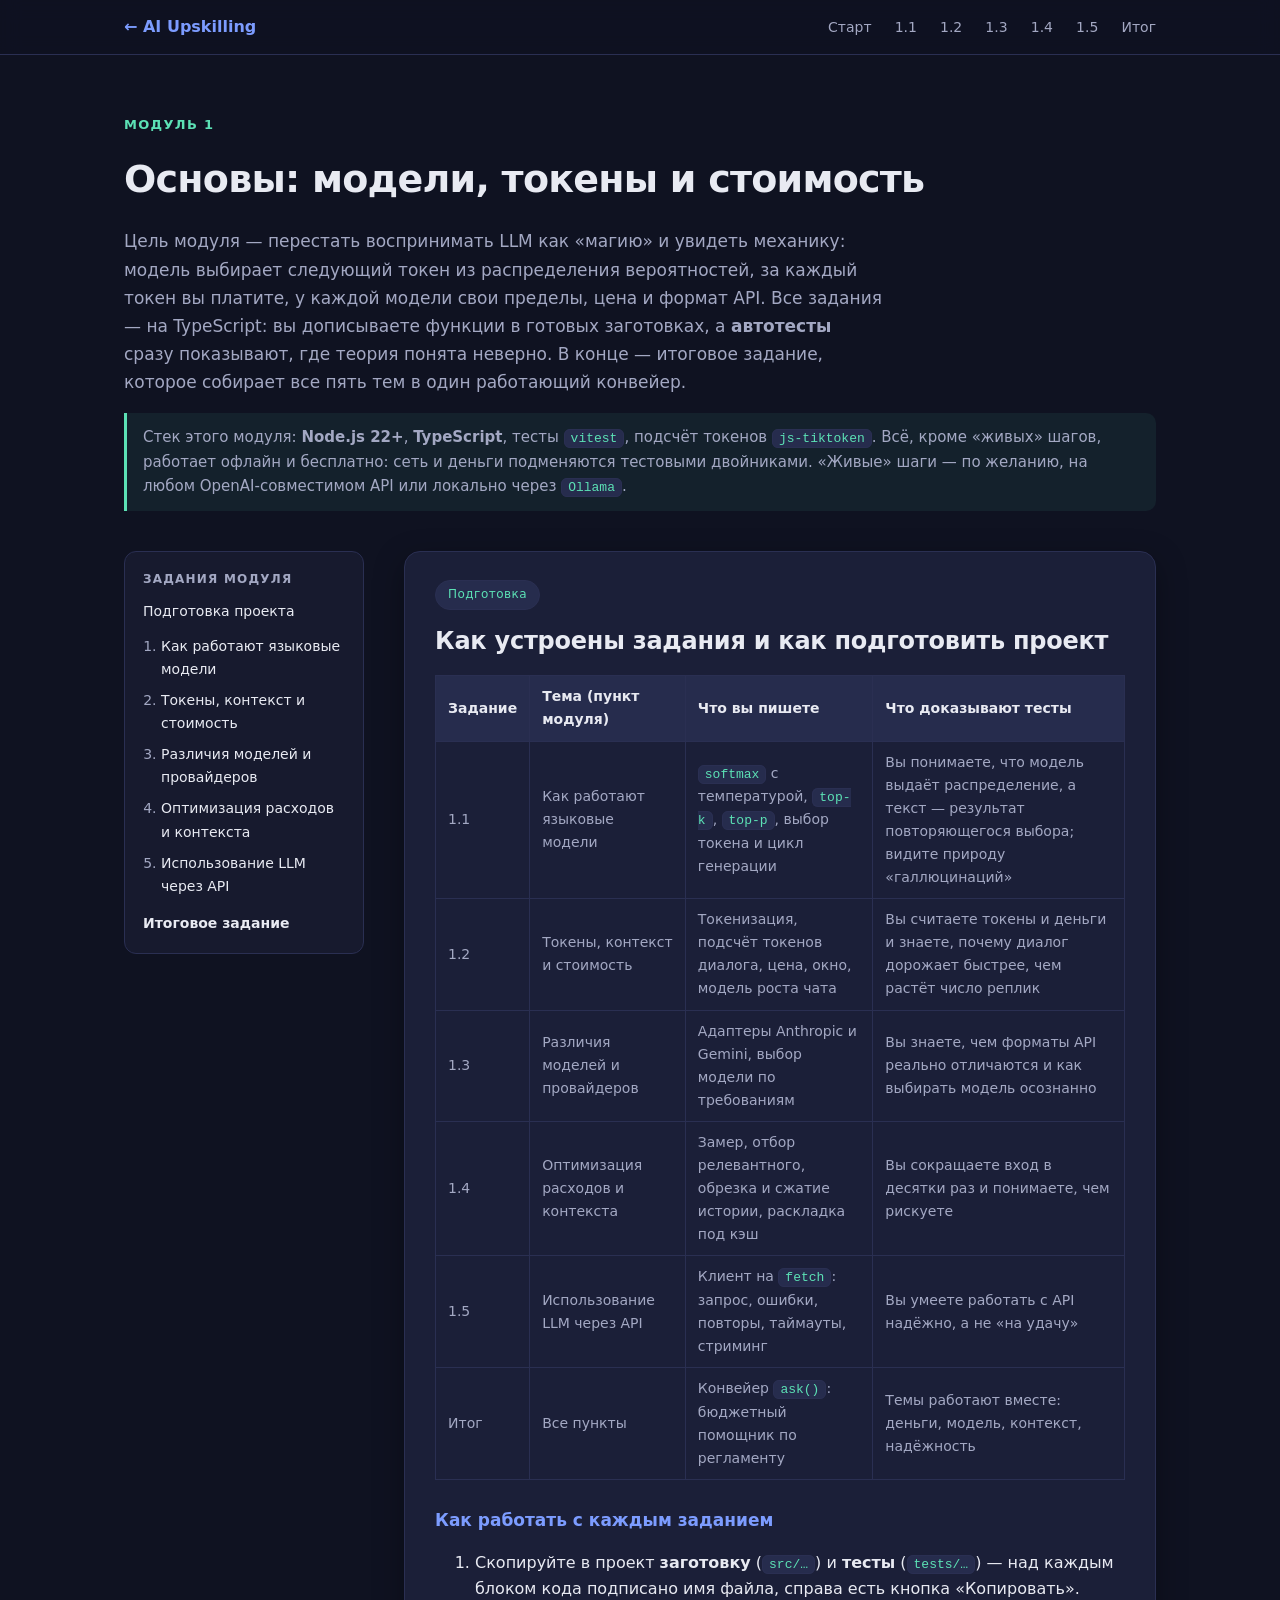
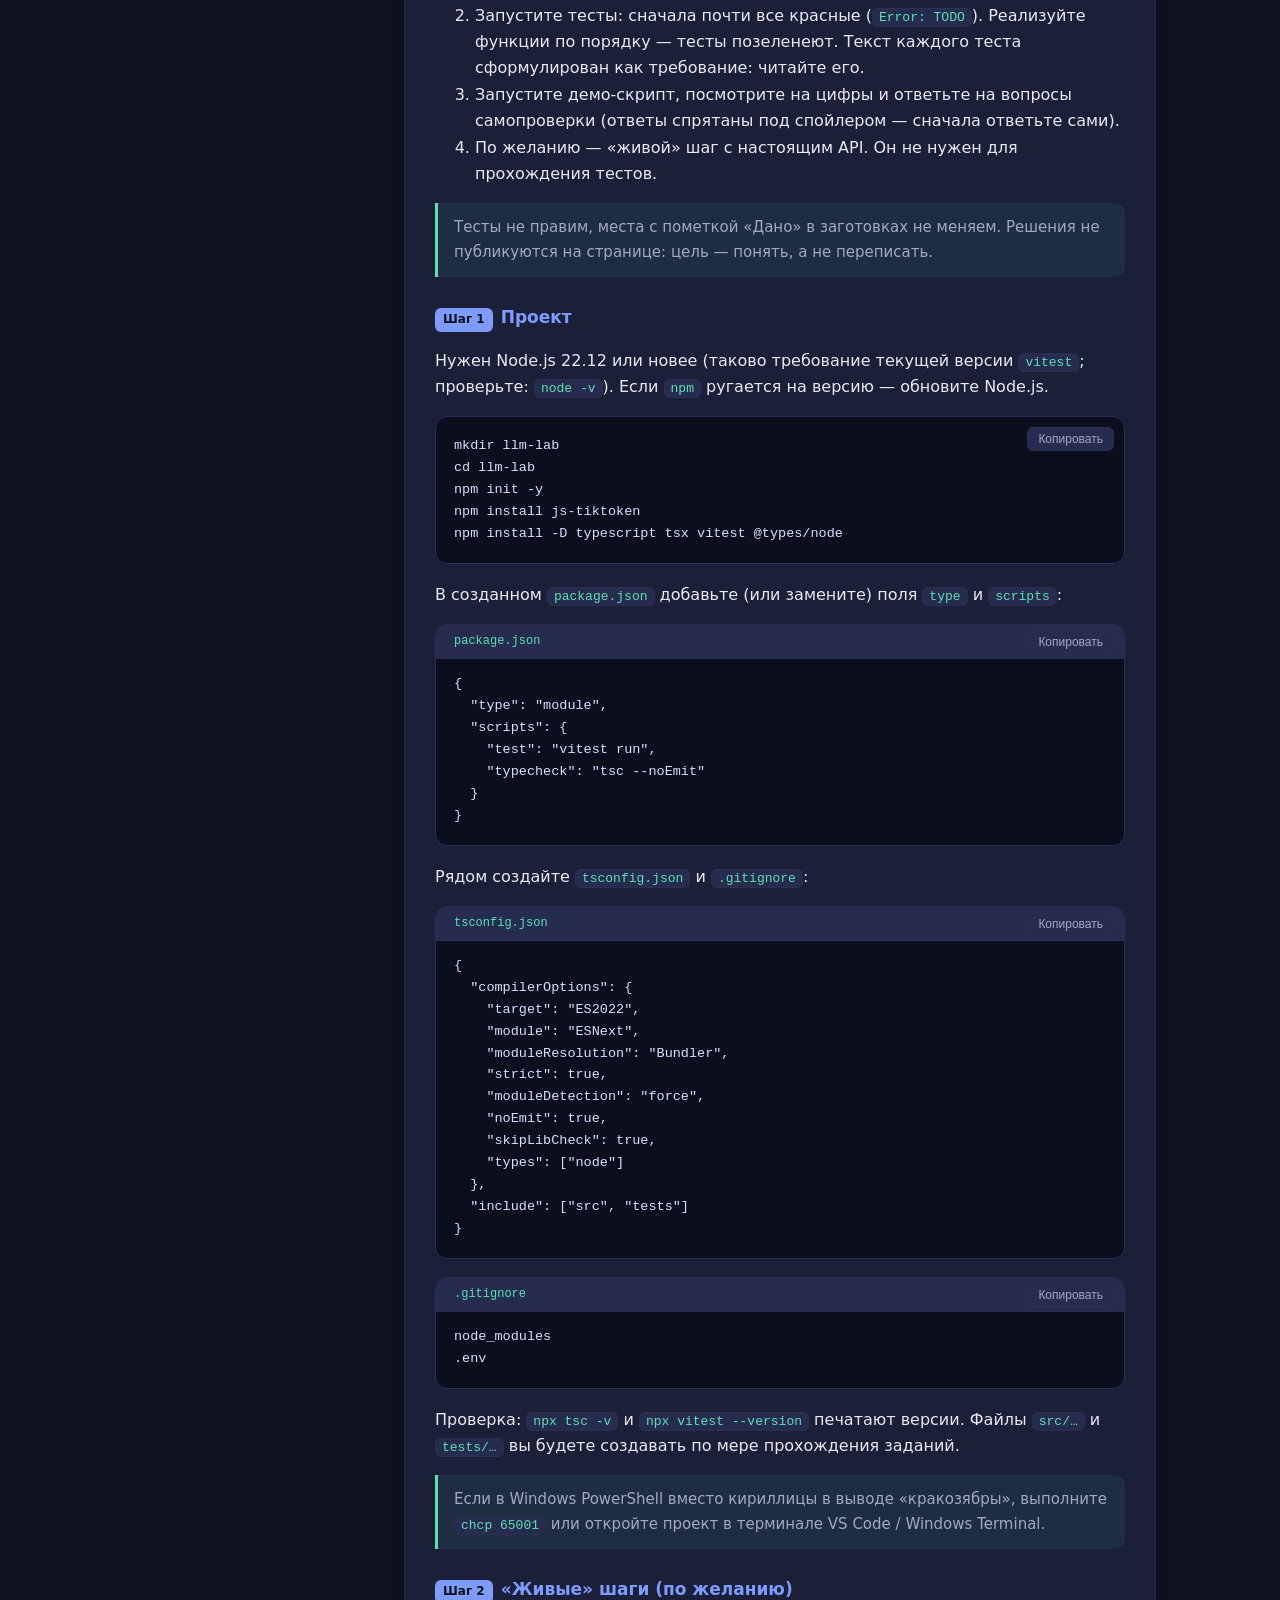
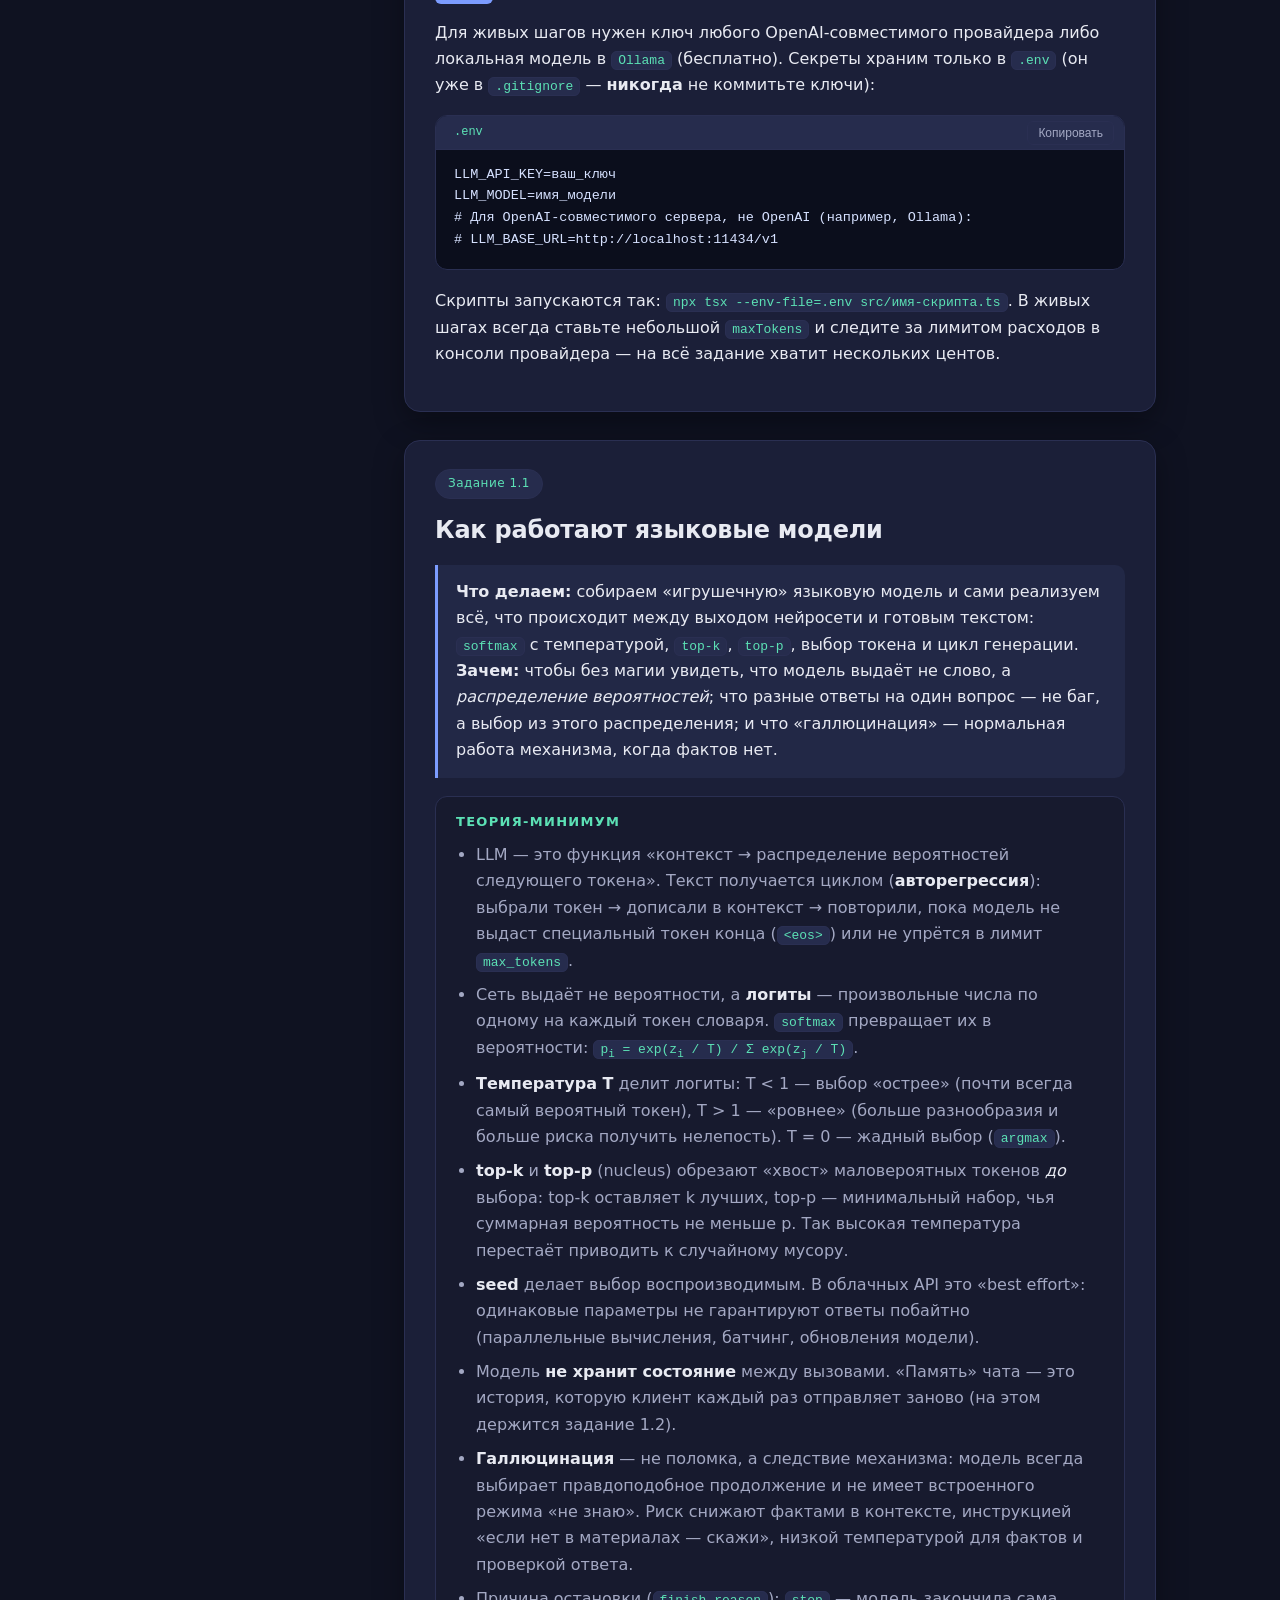
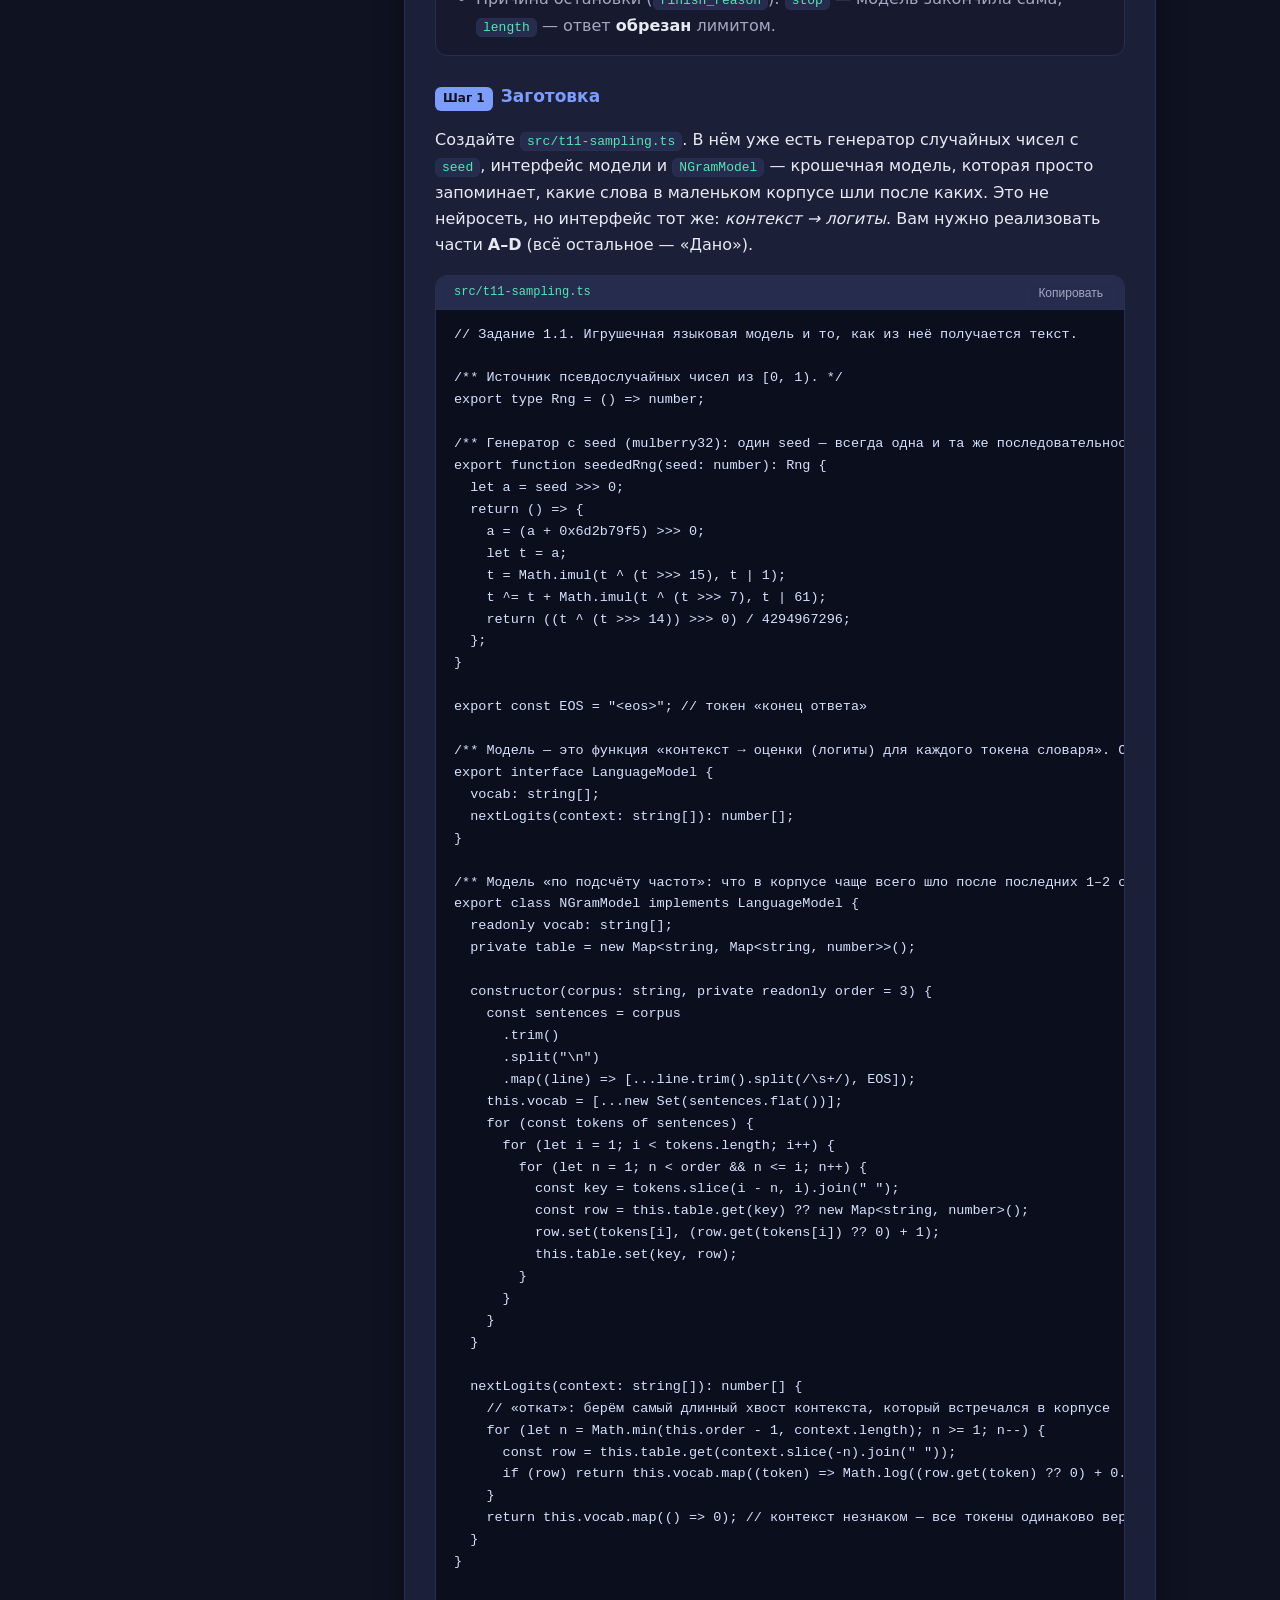
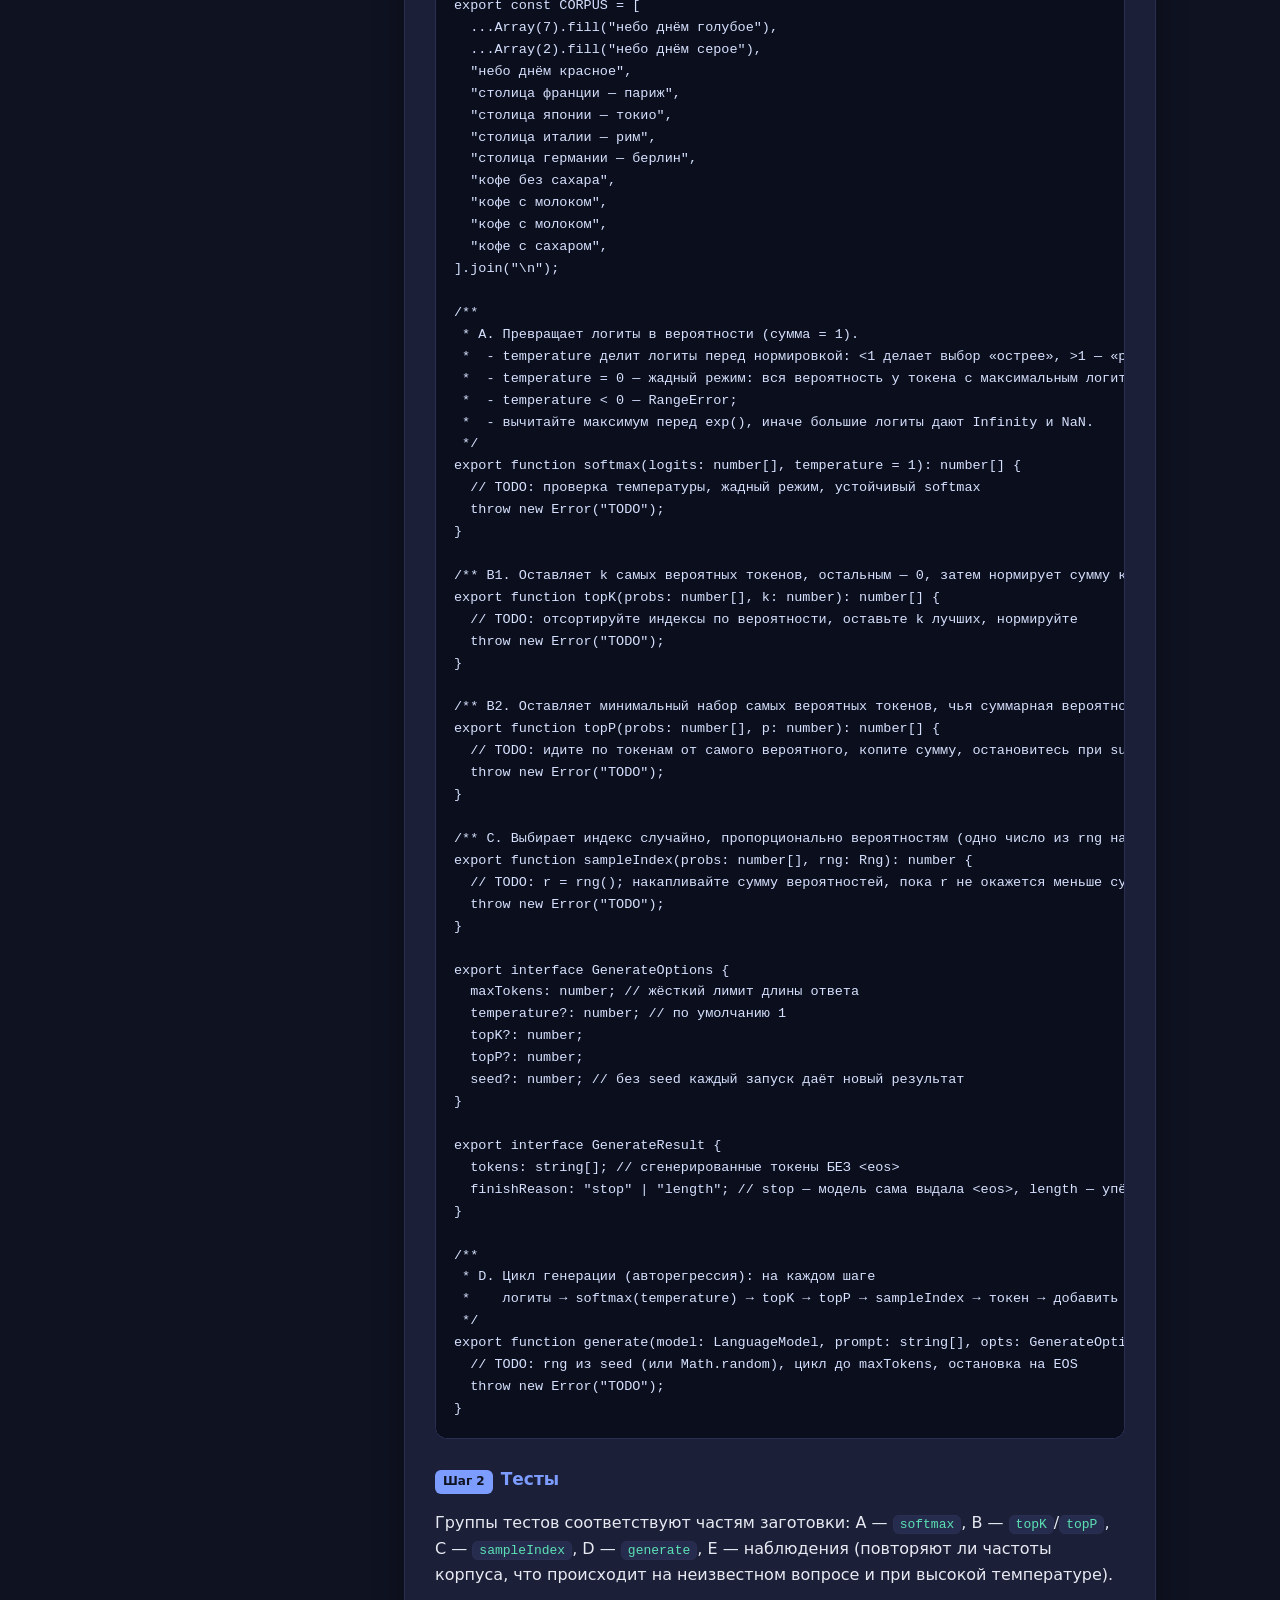
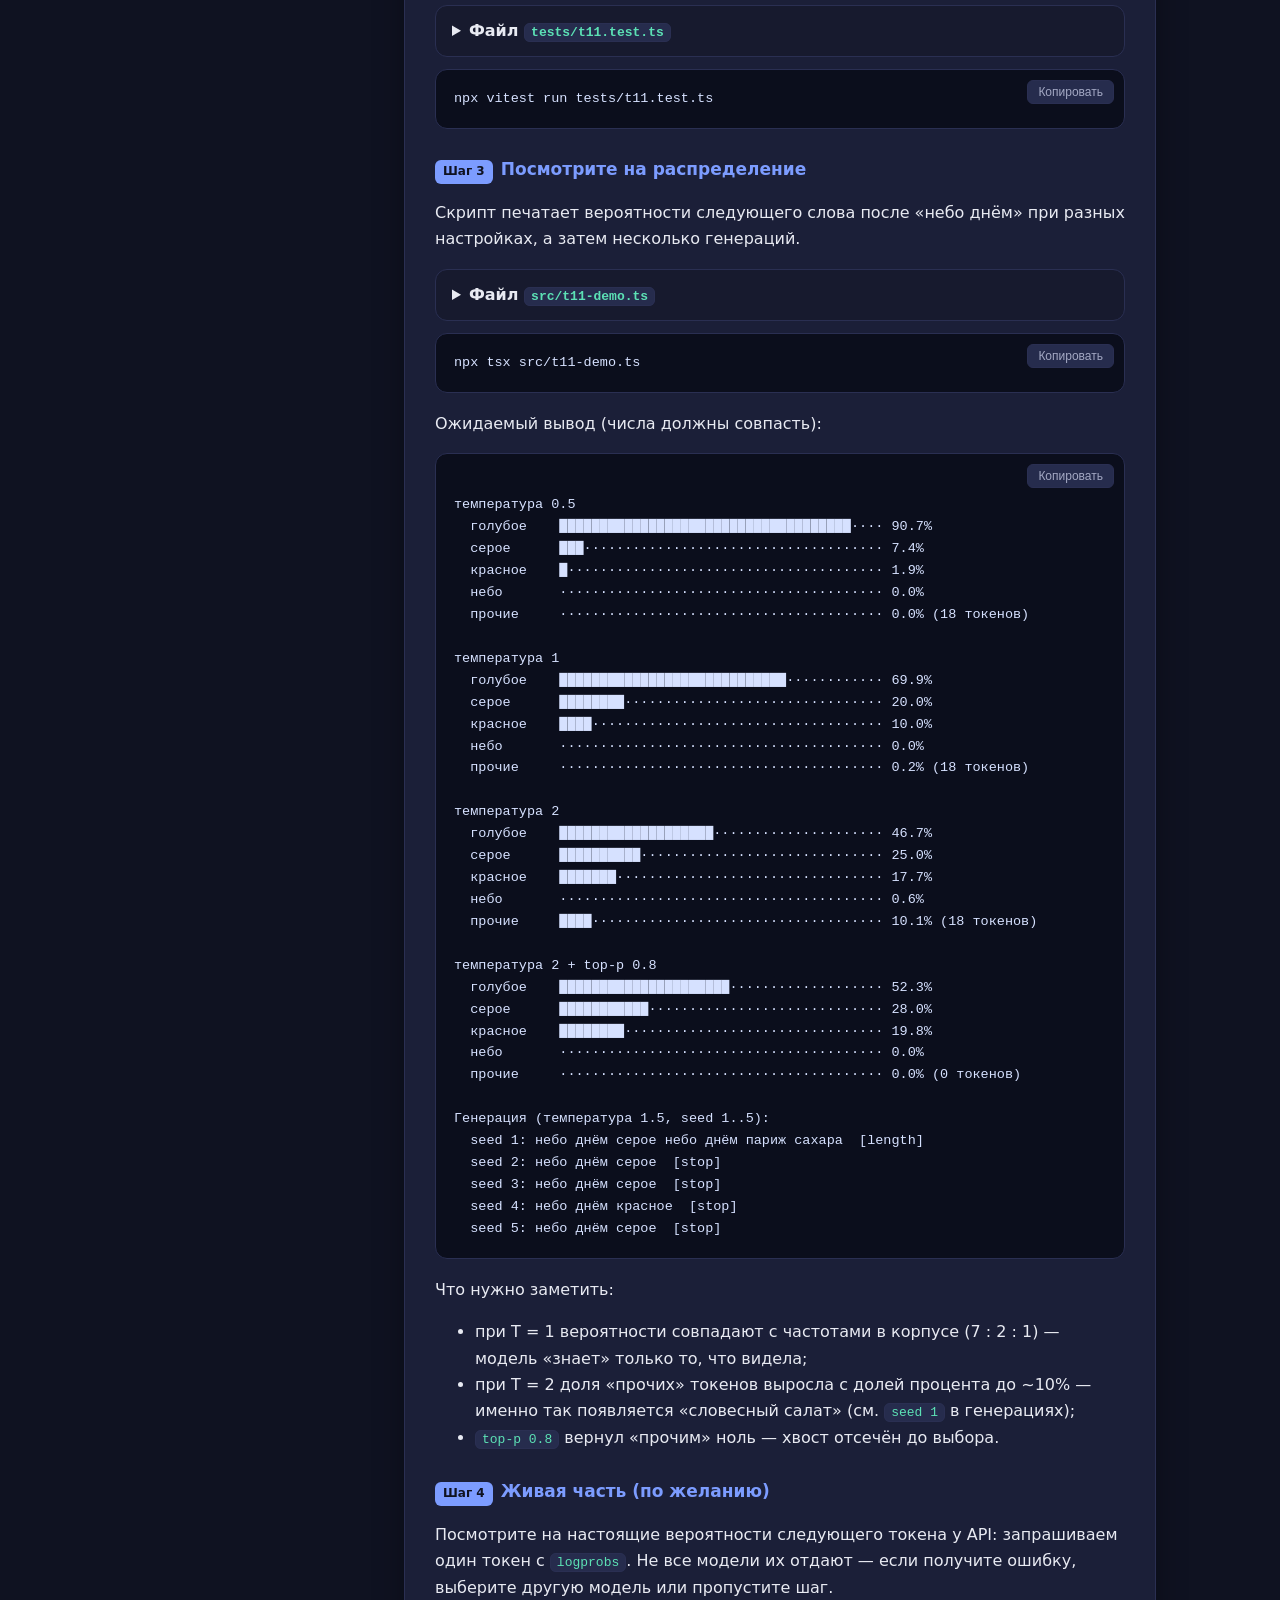
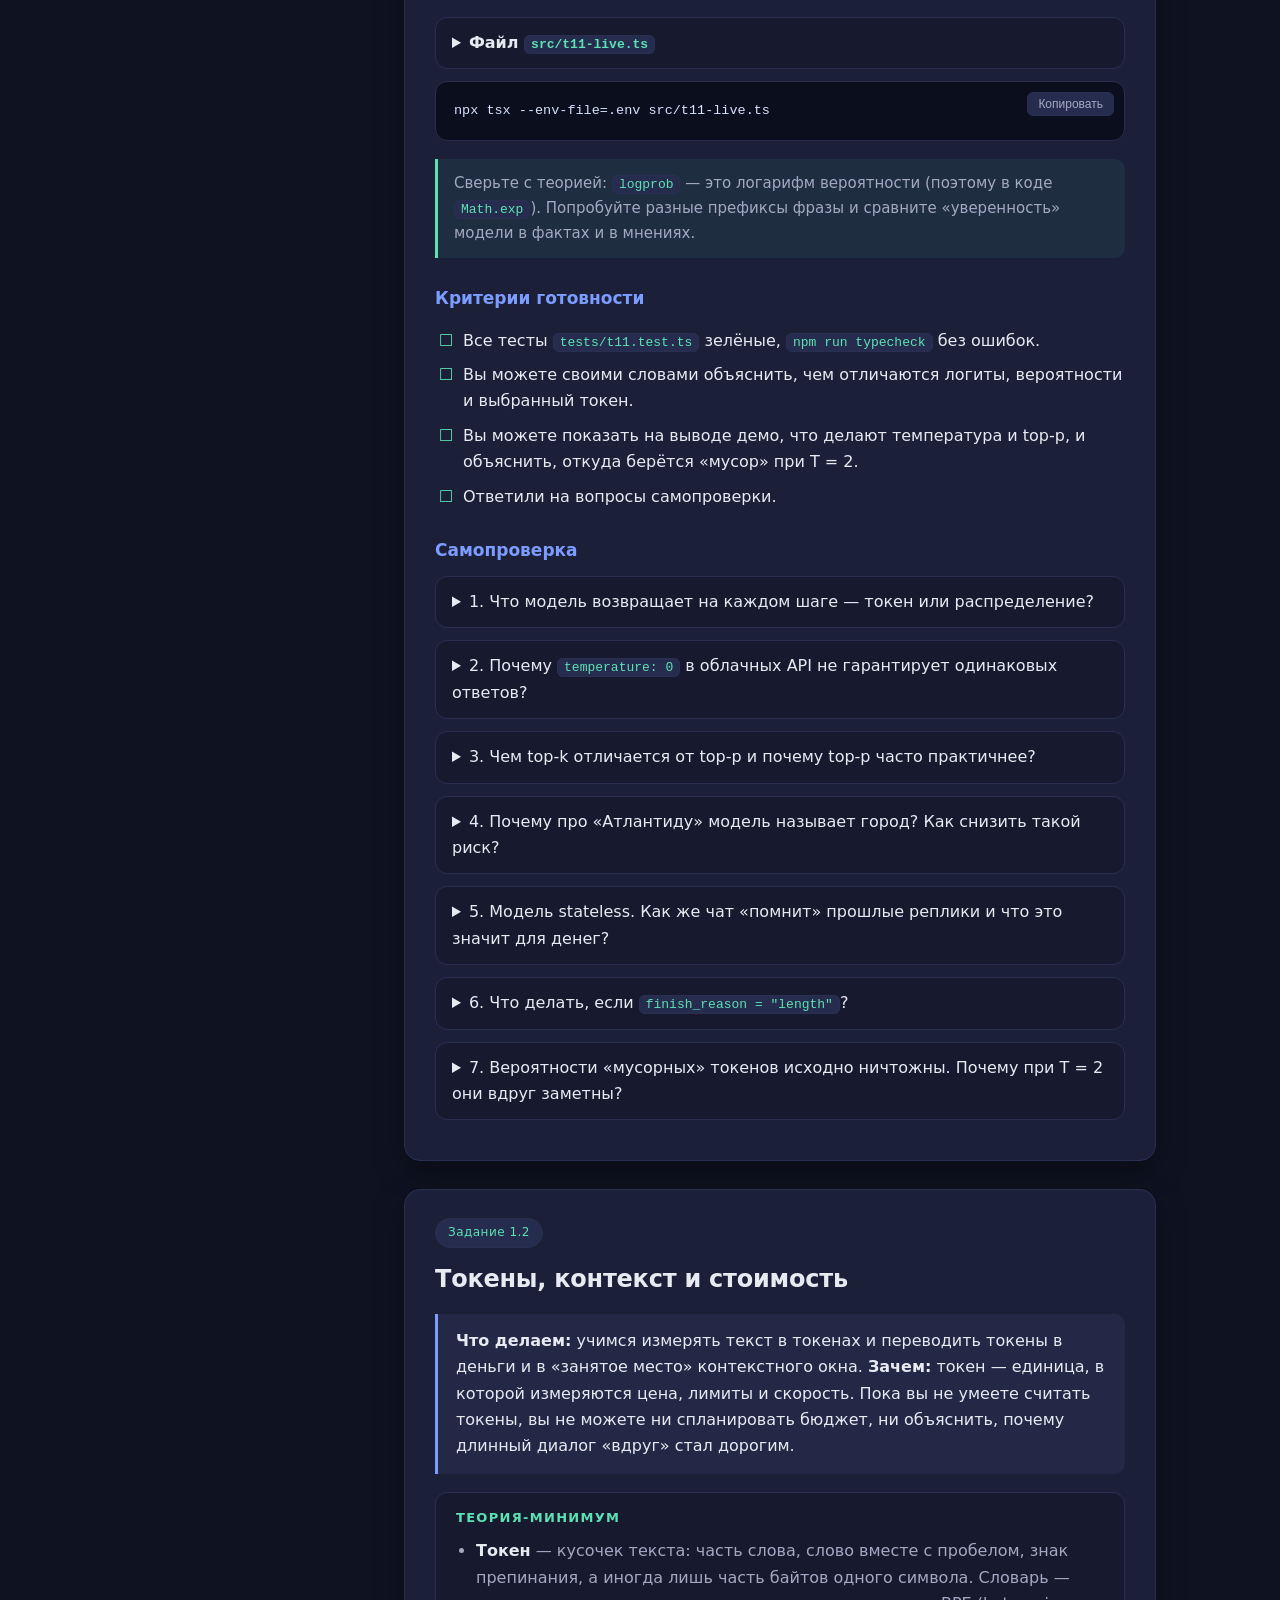
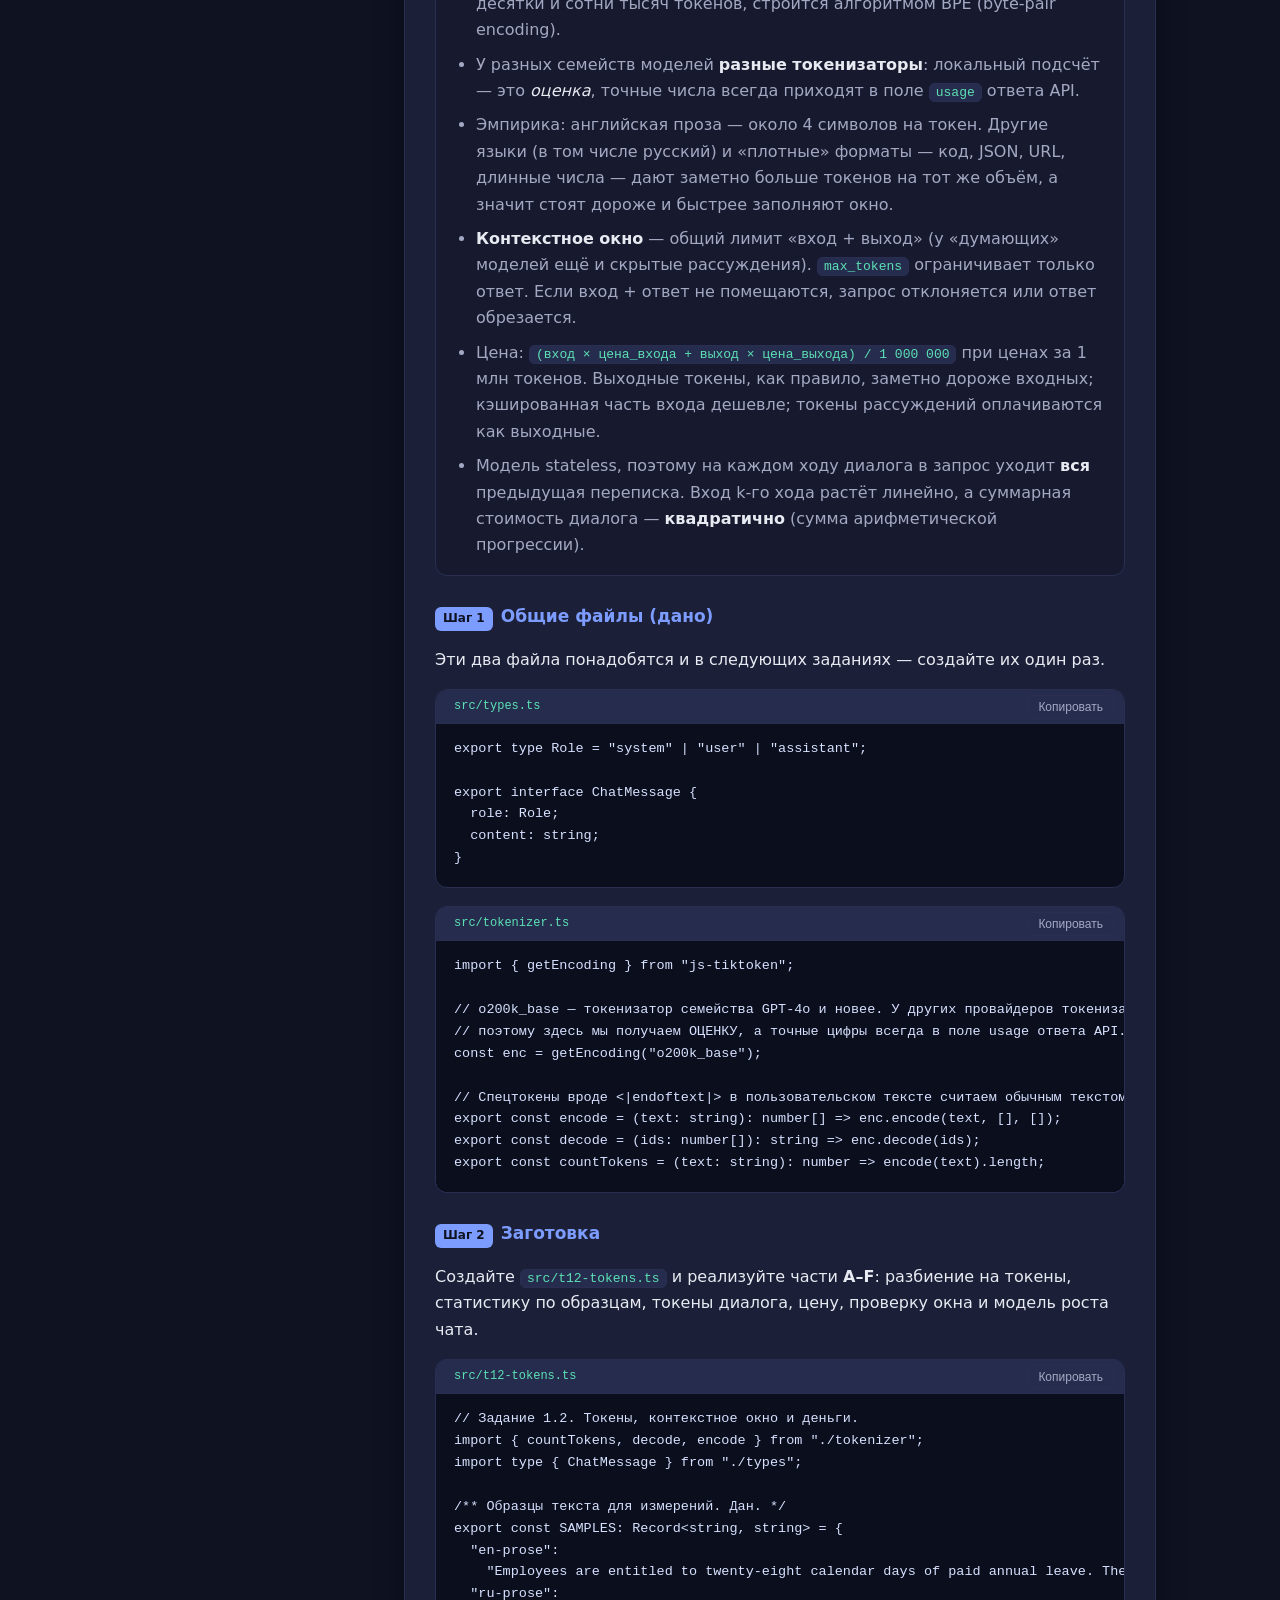
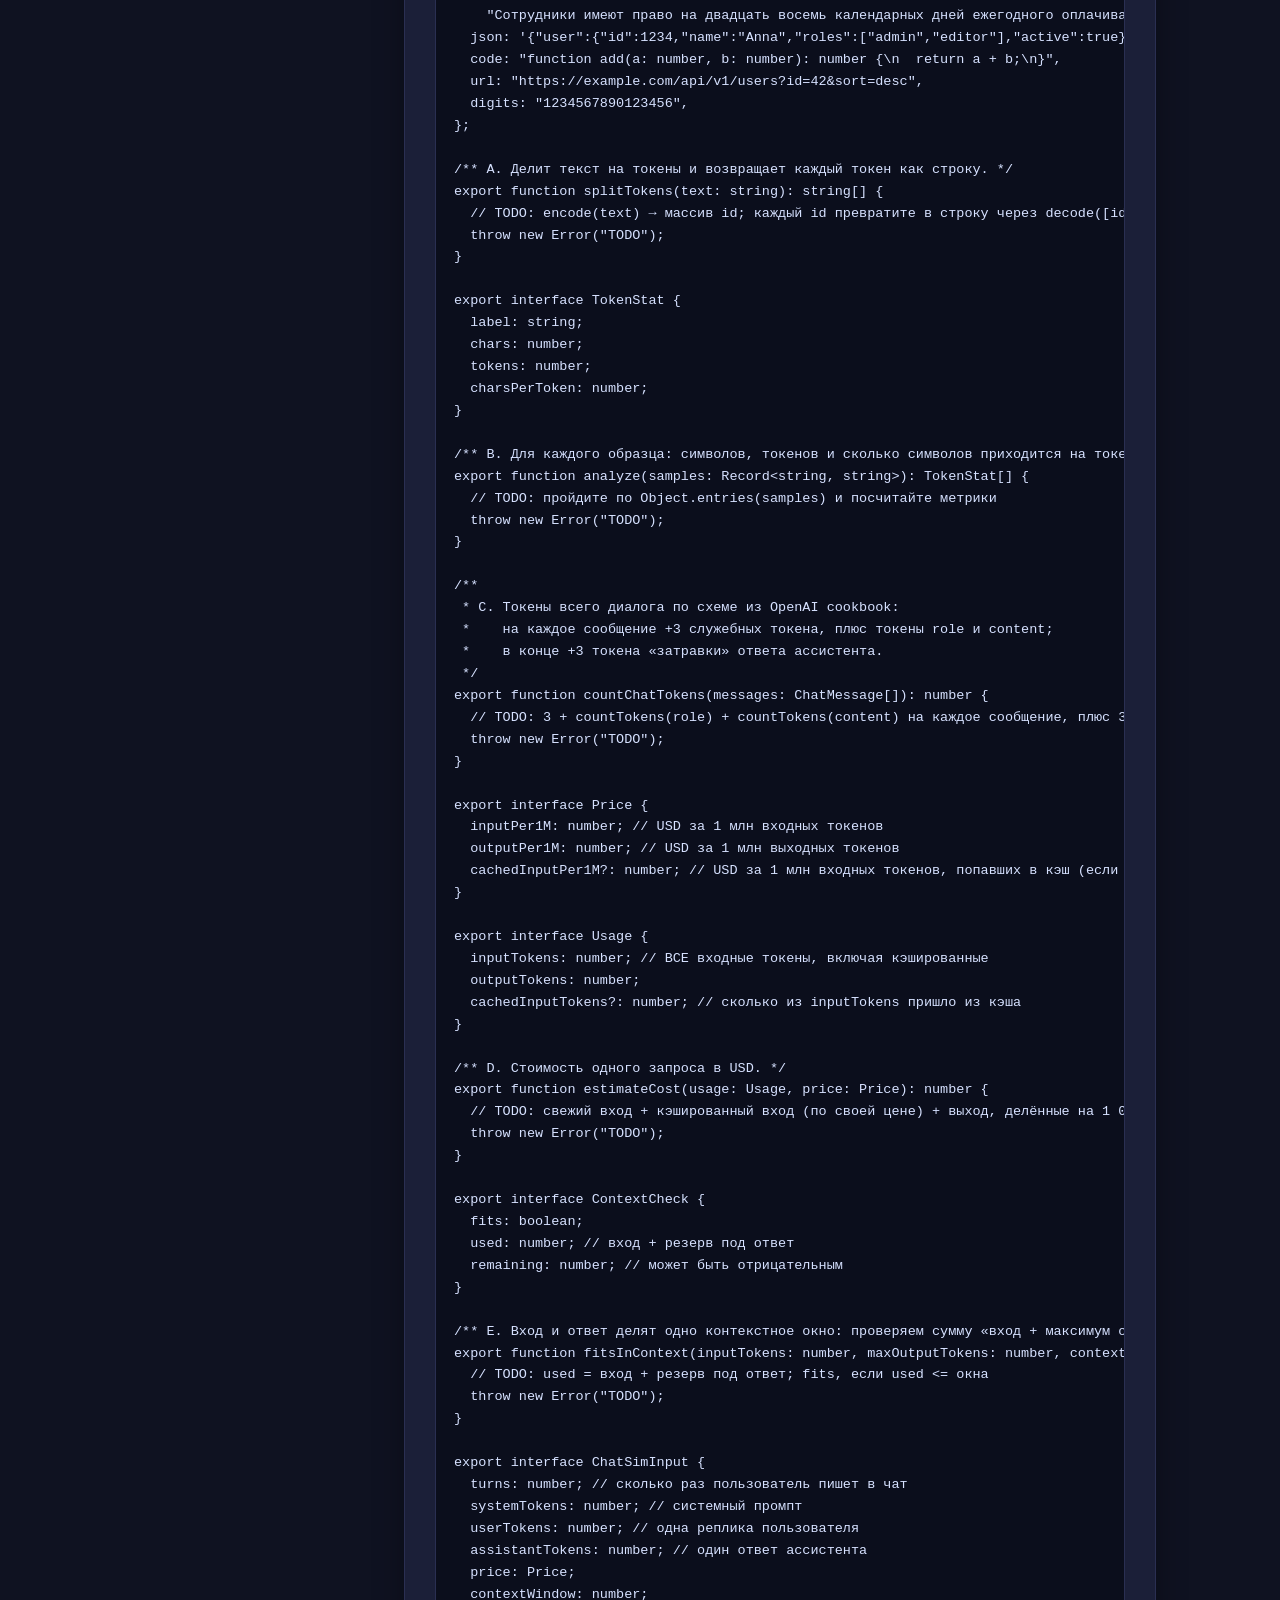
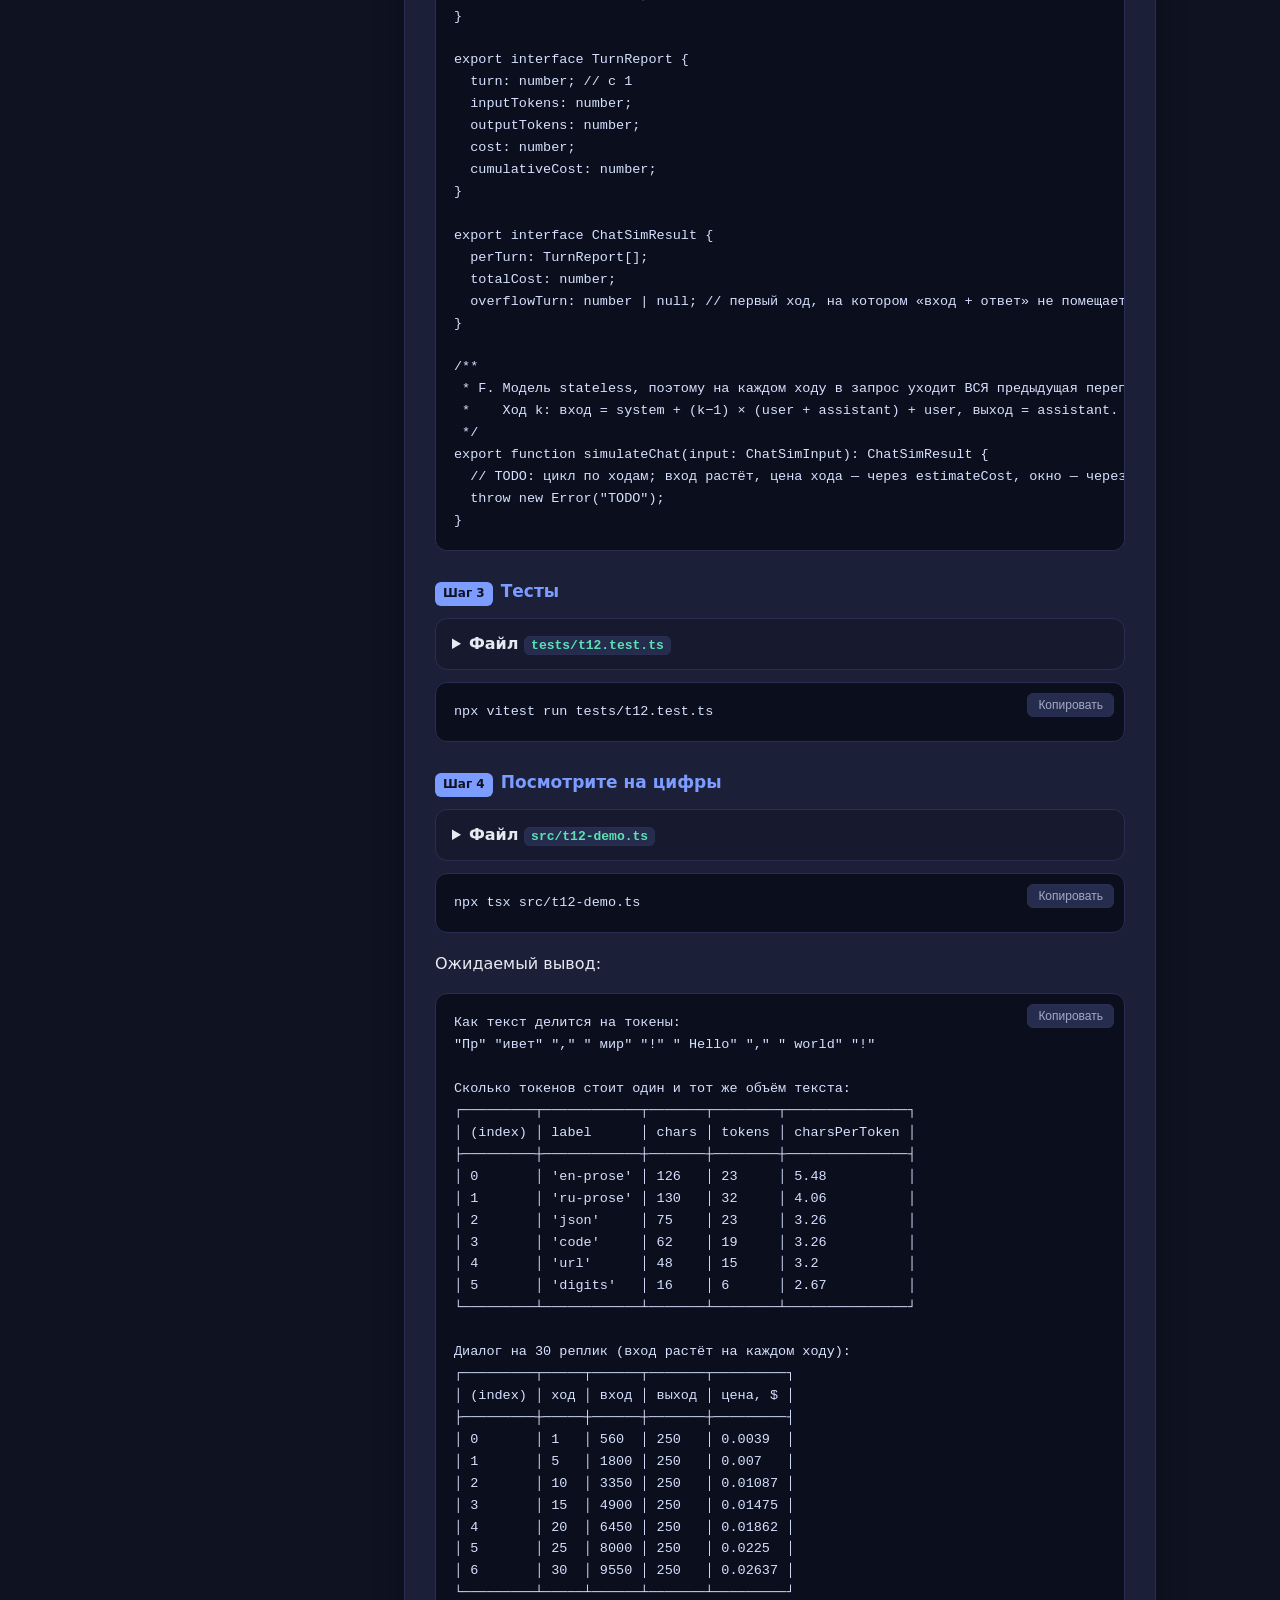
==== commit 08bd0310: "updated module 1" ====
--- a/module1.html
+++ b/module1.html
@@ -1,538 +1,4324 @@
-<!doctype html>
-<html lang="ru">
-  <head>
-    <meta charset="UTF-8" />
-    <meta name="viewport" content="width=device-width, initial-scale=1.0" />
-    <title>Модуль 1 — Основы: модели, токены и стоимость</title>
-    <link rel="stylesheet" href="styles.css" />
-  </head>
-  <body>
-    <div class="topbar">
-      <div class="container">
-        <span class="brand"><a href="index.html">← AI Upskilling</a></span>
-        <nav>
-          <a href="#t1">1.1</a>
-          <a href="#t2">1.2</a>
-          <a href="#t3">1.3</a>
-          <a href="#t4">1.4</a>
-          <a href="#t5">1.5</a>
-        </nav>
-      </div>
-    </div>
-
-    <div class="container">
-      <section class="module-hero">
-        <span class="num">Модуль 1</span>
-        <h1>Основы: модели, токены и стоимость</h1>
-        <p>
-          Цель модуля — перестать воспринимать LLM как «магию» и увидеть
-          механику: модель предсказывает следующий токен, за каждый токен вы
-          платите, у каждой модели свои пределы и цена. В конце вы соберёте
-          переиспользуемый API-клиент, который станет фундаментом проекта
-          KnowledgeBot.
-        </p>
-        <div class="note">
-          Единый стек курса: <b>Python 3.12+</b>, пакет
-          <code>openai</code> (совместим с OpenAI и многими провайдерами),
-          <code>tiktoken</code> для подсчёта токенов. Локальная альтернатива без
-          оплаты — модель через <code>Ollama</code>.
-        </div>
-      </section>
-
-      <div class="layout">
-        <aside class="toc">
-          <h4>Задания модуля</h4>
-          <ol>
-            <li><a href="#t1">Как работают языковые модели</a></li>
-            <li><a href="#t2">Токены, контекст и стоимость</a></li>
-            <li><a href="#t3">Различия моделей и провайдеров</a></li>
-            <li><a href="#t4">Оптимизация расходов и контекста</a></li>
-            <li><a href="#t5">Использование LLM через API</a></li>
-          </ol>
-        </aside>
-
-        <main>
-          <!-- TASK 1.1 -->
-          <article class="task" id="t1">
-            <span class="chip">Задание 1.1</span>
-            <h2>Как работают языковые модели</h2>
-            <div class="goal">
-              <strong>Что делаем:</strong> демонстрацию предсказания следующего
-              токена. <strong> Зачем:</strong> чтобы на практике увидеть, что
-              модель не «думает» целыми фразами, а на каждом шаге выбирает
-              следующий токен из распределения вероятностей. Это объясняет и
-              галлюцинации, и влияние температуры.
-            </div>
-
-            <h3><span class="step-label">Шаг 1</span>Окружение</h3>
-            <pre><code>python -m venv .venv
-.venv\Scripts\activate
-pip install openai python-dotenv</code></pre>
-            <p>
-              Создайте файл <code>.env</code> с ключом (или настройте Ollama —
-              см. задание 1.3):
-            </p>
-            <pre><code>OPENAI_API_KEY=sk-ваш_ключ</code></pre>
-
-            <h3><span class="step-label">Шаг 2</span>Самый простой запрос</h3>
-            <pre><code>from openai import OpenAI
-from dotenv import load_dotenv
-
-load_dotenv()
-client = OpenAI()
-
-resp = client.chat.completions.create(
-    model="gpt-4o-mini",
-    messages=[{"role": "user", "content": "Небо обычно какого цвета днём?"}],
-)
-print(resp.choices[0].message.content)</code></pre>
-
-            <h3>
-              <span class="step-label">Шаг 3</span>Показать кандидатов
-              следующего токена
-            </h3>
-            <p>
-              Расширяем запрос: просим вернуть вероятности и генерируем только 1
-              токен.
-            </p>
-            <pre><code>resp = client.chat.completions.create(
-    model="gpt-4o-mini",
-    messages=[{"role": "user", "content": "Небо обычно"}],
-    max_tokens=1,
-    logprobs=True,
-    top_logprobs=5,   # топ-5 вариантов следующего токена
-)
-
-import math
-top = resp.choices[0].logprobs.content[0].top_logprobs
-for cand in top:
-    prob = math.exp(cand.logprob)          # из logprob в вероятность 0..1
-    print(f"{cand.token!r:15} {prob:6.1%}")</code></pre>
-            <div class="note">
-              Вы увидите несколько вариантов с процентами, например
-              <code>' голубого'</code> — 72%, <code>' синего'</code> — 11%. Это
-              и есть «распределение вероятностей следующего токена».
-            </div>
-
-            <h3>
-              <span class="step-label">Шаг 4</span>Генерация токен за токеном
-              вручную
-            </h3>
-            <p>
-              Собираем ответ по одному токену, подавая предыдущий результат
-              обратно — так работает модель внутри.
-            </p>
-            <pre><code>prompt = "Небо обычно"
-text = prompt
-for _ in range(6):
-    r = client.chat.completions.create(
-        model="gpt-4o-mini",
-        messages=[{"role": "user", "content": text}],
-        max_tokens=1,
-    )
-    next_token = r.choices[0].message.content
-    text += next_token
-    print(text)   # видно, как фраза растёт по одному кусочку</code></pre>
-
-            <h3><span class="step-label">Шаг 5</span>Эффект температуры</h3>
-            <pre><code>for temp in (0.0, 1.3):
-    r = client.chat.completions.create(
-        model="gpt-4o-mini",
-        messages=[{"role": "user", "content": "Придумай название для кофейни"}],
-        temperature=temp,
-    )
-    print(temp, "->", r.choices[0].message.content)</code></pre>
-            <div class="note">
-              <b>Вывод задания:</b> при <code>temperature=0</code> модель почти
-              всегда берёт самый вероятный токен (ответы стабильны), при высокой
-              температуре — выбирает менее вероятные (ответы разнообразнее, но
-              менее предсказуемы).
-            </div>
-          </article>
-
-          <!-- TASK 1.2 -->
-          <article class="task" id="t2">
-            <span class="chip">Задание 1.2</span>
-            <h2>Токены, контекстное окно и стоимость</h2>
-            <div class="goal">
-              <strong>Что делаем:</strong> счётчик токенов и калькулятор
-              стоимости. <strong> Зачем:</strong> вы платите за токены ввода и
-              вывода, а контекст конечен. Нужно уметь измерять то, за что
-              платите.
-            </div>
-
-            <h3><span class="step-label">Шаг 1</span>Считаем токены</h3>
-            <pre><code>import tiktoken
-
-enc = tiktoken.get_encoding("o200k_base")  # кодировка новых моделей OpenAI
-
-def count_tokens(text: str) -> int:
-    return len(enc.encode(text))
-
-print(count_tokens("Привет"))               # короткое слово
-print(count_tokens("Привет, как дела?"))    # больше токенов</code></pre>
-            <div class="note">
-              Токен — это не буква и не слово, а кусочек текста. Русский текст
-              обычно «дороже» по токенам, чем английский: полезно увидеть это
-              своими глазами.
-            </div>
-
-            <h3>
-              <span class="step-label">Шаг 2</span>Короткий и длинный контекст
-            </h3>
-            <pre><code>short = "Сделай краткое резюме."
-long = short + " " + ("Это тестовое предложение. " * 300)
-
-print("short:", count_tokens(short))
-print("long: ", count_tokens(long))</code></pre>
-
-            <h3><span class="step-label">Шаг 3</span>Калькулятор стоимости</h3>
-            <pre><code># Цены за 1000 токенов — ПРИМЕР. Подставьте актуальные из тарифов провайдера.
-PRICES = {
-    "gpt-4o-mini": {"in": 0.00015, "out": 0.00060},
-    "gpt-4o":      {"in": 0.00250, "out": 0.01000},
-}
-
-def estimate_cost(model: str, in_tokens: int, out_tokens: int) -> float:
-    p = PRICES[model]
-    return in_tokens / 1000 * p["in"] + out_tokens / 1000 * p["out"]
-
-print(estimate_cost("gpt-4o-mini", 1500, 300))
-print(estimate_cost("gpt-4o", 1500, 300))</code></pre>
-
-            <h3>
-              <span class="step-label">Шаг 4</span>Реальные токены из ответа API
-            </h3>
-            <pre><code>from openai import OpenAI
-client = OpenAI()
-
-r = client.chat.completions.create(
-    model="gpt-4o-mini",
-    messages=[{"role": "user", "content": long}],
-)
-u = r.choices[0].message  # сам текст
-usage = r.usage
-print("prompt:", usage.prompt_tokens,
-      "completion:", usage.completion_tokens,
-      "cost:", round(estimate_cost("gpt-4o-mini",
-              usage.prompt_tokens, usage.completion_tokens), 6))</code></pre>
-
-            <h3>
-              <span class="step-label">Шаг 5</span>Подходим к пределу контекста
-            </h3>
-            <pre><code>CONTEXT_LIMIT = 128_000   # пример окна модели
-
-def fits(text: str) -> bool:
-    used = count_tokens(text)
-    print(f"{used} / {CONTEXT_LIMIT} токенов ({used / CONTEXT_LIMIT:.1%})")
-    return used &lt; CONTEXT_LIMIT
-
-fits(long)
-fits("Это предложение. " * 20000)   # уже близко к пределу</code></pre>
-            <div class="note">
-              <b>Вывод задания:</b> всё, что вы отправляете (инструкция +
-              история + документы), занимает место в контексте и стоит денег.
-              Отсюда вытекает модуль про оптимизацию.
-            </div>
-          </article>
-
-          <!-- TASK 1.3 -->
-          <article class="task" id="t3">
-            <span class="chip">Задание 1.3</span>
-            <h2>Различия между моделями и провайдерами</h2>
-            <div class="goal">
-              <strong>Что делаем:</strong> прогоняем одинаковые вопросы через
-              несколько моделей и сравниваем. <strong>Зачем:</strong> «самая
-              мощная модель» не всегда нужна — на простой задаче дешёвая
-              отвечает не хуже, но в разы дешевле.
-            </div>
-
-            <h3><span class="step-label">Шаг 1</span>Единая обёртка вызова</h3>
-            <pre><code>import time
-from openai import OpenAI
-client = OpenAI()
-
-def ask(model: str, prompt: str) -> dict:
-    start = time.time()
-    r = client.chat.completions.create(
-        model=model,
-        messages=[{"role": "user", "content": prompt}],
-    )
-    return {
-        "model": model,
-        "answer": r.choices[0].message.content,
-        "in": r.usage.prompt_tokens,
-        "out": r.usage.completion_tokens,
-        "sec": round(time.time() - start, 2),
-    }</code></pre>
-
-            <h3><span class="step-label">Шаг 2</span>Батарея вопросов</h3>
-            <pre><code>prompts = {
-    "простой":  "Столица Японии?",
-    "рассуждение": "У Ани 3 яблока, она отдала 1 и купила 4. Сколько стало?",
-    "код": "Напиши на Python функцию is_even(n).",
-}
-models = ["gpt-4o-mini", "gpt-4o"]
-
-rows = []
-for label, p in prompts.items():
-    for m in models:
-        res = ask(m, p)
-        res["label"] = label
-        rows.append(res)</code></pre>
-
-            <h3>
-              <span class="step-label">Шаг 3</span>Таблица сравнения + стоимость
-            </h3>
-            <pre><code># переиспользуем estimate_cost и PRICES из задания 1.2
-for r in rows:
-    r["cost"] = round(estimate_cost(r["model"], r["in"], r["out"]), 6)
-
-print(f'{"задача":12}{"модель":14}{"ток.in":>7}{"ток.out":>8}{"сек":>6}{"$":>10}')
-for r in rows:
-    print(f'{r["label"]:12}{r["model"]:14}{r["in"]:7}{r["out"]:8}{r["sec"]:6}{r["cost"]:10}')</code></pre>
-
-            <h3>
-              <span class="step-label">Шаг 4</span>Другой провайдер / локальная
-              модель
-            </h3>
-            <p>
-              Та же обёртка работает с OpenAI-совместимым endpoint (например,
-              локальный Ollama) — меняется только базовый URL и ключ:
-            </p>
-            <pre><code>local = OpenAI(base_url="http://localhost:11434/v1", api_key="ollama")
-
-def ask_local(model: str, prompt: str) -> dict:
-    r = local.chat.completions.create(
-        model=model,  # напр. "llama3.1"
-        messages=[{"role": "user", "content": prompt}],
-    )
-    return {"model": model, "answer": r.choices[0].message.content}
-
-# print(ask_local("llama3.1", "Столица Японии?"))</code></pre>
-
-            <h3><span class="step-label">Шаг 5</span>Вывод в отчёт</h3>
-            <pre><code>import json
-with open("module1_models.json", "w", encoding="utf-8") as f:
-    json.dump(rows, f, ensure_ascii=False, indent=2)</code></pre>
-            <div class="note">
-              <b>Вывод задания:</b> провайдеры отличаются ценой, скоростью,
-              размером контекста и форматом API, но при совместимом SDK
-              переключение — это смена <code>base_url</code>
-              и названия модели. Выбор модели — инженерное решение, а не вопрос
-              «какая новее».
-            </div>
-          </article>
-
-          <!-- TASK 1.4 -->
-          <article class="task" id="t4">
-            <span class="chip">Задание 1.4</span>
-            <h2>Оптимизация расходов и объёма контекста</h2>
-            <div class="goal">
-              <strong>Что делаем:</strong> берём «дорогой» запрос и
-              последовательно удешевляем его, не теряя качества.
-              <strong>Зачем:</strong> это ежедневный навык при работе с
-              AI-агентами, где контекст быстро раздувается.
-            </div>
-
-            <h3>
-              <span class="step-label">Шаг 1</span>Базовая (расточительная)
-              версия
-            </h3>
-            <pre><code>document = open("big_policy.txt", encoding="utf-8").read()  # большой документ
-
-def answer_naive(question: str) -> dict:
-    prompt = f"Документ:\n{document}\n\nВопрос: {question}"
-    return ask("gpt-4o-mini", prompt)   # ask() из задания 1.3
-
-res = answer_naive("Сколько дней отпуска?")
-print(res["in"], "входных токенов")     # очень много</code></pre>
-
-            <h3>
-              <span class="step-label">Шаг 2</span>Приём 1 — отдавать только
-              нужный фрагмент
-            </h3>
-            <pre><code>def relevant_section(doc: str, keyword: str) -> str:
-    # простейший поиск абзаца по ключевому слову (полноценный поиск — в модуле 5)
-    for para in doc.split("\n\n"):
-        if keyword.lower() in para.lower():
-            return para
-    return doc[:500]
-
-def answer_scoped(question: str, keyword: str) -> dict:
-    chunk = relevant_section(document, keyword)
-    prompt = f"Фрагмент:\n{chunk}\n\nВопрос: {question}"
-    return ask("gpt-4o-mini", prompt)
-
-res2 = answer_scoped("Сколько дней отпуска?", "отпуск")
-print(res2["in"], "входных токенов")     # в десятки раз меньше</code></pre>
-
-            <h3>
-              <span class="step-label">Шаг 3</span>Приём 2 — сжимать историю
-              диалога
-            </h3>
-            <pre><code>def summarize(history: str) -> str:
-    r = ask("gpt-4o-mini", f"Сожми до 3 пунктов ключевые решения:\n{history}")
-    return r["answer"]
-
-long_history = "... длинная переписка на два часа ..."
-handoff = summarize(long_history)   # короткая выжимка вместо всей истории</code></pre>
-
-            <h3>
-              <span class="step-label">Шаг 4</span>Приём 3 — ограничивать вывод
-            </h3>
-            <pre><code>r = client.chat.completions.create(
-    model="gpt-4o-mini",
-    messages=[{"role": "user", "content": "Ответь одним словом: столица Италии?"}],
-    max_tokens=5,          # не даём модели «растекаться»
-)
-print(r.choices[0].message.content)</code></pre>
-
-            <h3><span class="step-label">Шаг 5</span>Сравнение до/после</h3>
-            <pre><code>rows = [
-    ("наивно",  res["in"],  res["out"]),
-    ("фрагмент", res2["in"], res2["out"]),
-]
-for label, i, o in rows:
-    print(f'{label:10} вход={i:6} стоимость={estimate_cost("gpt-4o-mini", i, o):.6f}')</code></pre>
-            <table>
-              <tr>
-                <th>Приём</th>
-                <th>Что экономит</th>
-                <th>Эффект</th>
-              </tr>
-              <tr>
-                <td>Точный фрагмент вместо всего документа</td>
-                <td>входные токены</td>
-                <td>в 10–500×</td>
-              </tr>
-              <tr>
-                <td>Сжатие истории (handoff)</td>
-                <td>контекст между сессиями</td>
-                <td>крупно</td>
-              </tr>
-              <tr>
-                <td>max_tokens и чёткий формат</td>
-                <td>выходные токены</td>
-                <td>средне</td>
-              </tr>
-            </table>
-            <div class="note">
-              <b>Вывод задания:</b> самый большой выигрыш даёт отправка только
-              релевантного контекста. Это прямой мостик к модулю 5 (RAG), где
-              поиск фрагментов делается правильно.
-            </div>
-          </article>
-
-          <!-- TASK 1.5 -->
-          <article class="task" id="t5">
-            <span class="chip">Задание 1.5</span>
-            <h2>Использование LLM через API</h2>
-            <div class="goal">
-              <strong>Что делаем:</strong> оборачиваем всё в переиспользуемый
-              клиент <code>LLMClient</code>. <strong>Зачем:</strong> это основа
-              KnowledgeBot — все следующие модули будут импортировать именно
-              его.
-            </div>
-
-            <h3><span class="step-label">Шаг 1</span>Класс-обёртка</h3>
-            <pre><code># файл: llm_client.py
-import time
-from openai import OpenAI
-from dotenv import load_dotenv
-
-load_dotenv()
-
-class LLMClient:
-    def __init__(self, model: str = "gpt-4o-mini", base_url: str | None = None):
-        self.model = model
-        self.client = OpenAI(base_url=base_url) if base_url else OpenAI()
-
-    def ask(self, prompt: str, system: str | None = None, **kwargs) -> str:
-        messages = []
-        if system:
-            messages.append({"role": "system", "content": system})
-        messages.append({"role": "user", "content": prompt})
-        r = self.client.chat.completions.create(
-            model=self.model, messages=messages, **kwargs
-        )
-        return r.choices[0].message.content</code></pre>
-
-            <h3>
-              <span class="step-label">Шаг 2</span>Базовый retry и таймаут
-            </h3>
-            <pre><code>    def ask_safe(self, prompt: str, retries: int = 3, **kwargs) -> str:
-        for attempt in range(retries):
-            try:
-                return self.ask(prompt, timeout=20, **kwargs)
-            except Exception as e:
-                if attempt == retries - 1:
-                    return f"[Ошибка после {retries} попыток: {e}]"
-                time.sleep(1.5 * (attempt + 1))   # нарастающая пауза</code></pre>
-            <div class="note">
-              Добавьте этот метод внутрь класса <code>LLMClient</code> (с тем же
-              отступом, что и <code>ask</code>).
-            </div>
-
-            <h3>
-              <span class="step-label">Шаг 3</span>Системный prompt и параметры
-            </h3>
-            <pre><code># использование:
-from llm_client import LLMClient
-
-bot = LLMClient()
-print(bot.ask(
-    "Объясни, что такое токен, одним предложением.",
-    system="Ты лаконичный технический наставник. Отвечай по-русски.",
-    temperature=0.3,
-))</code></pre>
-
-            <h3>
-              <span class="step-label">Шаг 4</span>Потоковый ответ (streaming)
-            </h3>
-            <pre><code>    def stream(self, prompt: str):
-        stream = self.client.chat.completions.create(
-            model=self.model,
-            messages=[{"role": "user", "content": prompt}],
-            stream=True,
-        )
-        for chunk in stream:
-            delta = chunk.choices[0].delta.content
-            if delta:
-                print(delta, end="", flush=True)</code></pre>
-
-            <h3>
-              <span class="step-label">Шаг 5</span>Проверка — это фундамент
-              проекта
-            </h3>
-            <pre><code>if __name__ == "__main__":
-    bot = LLMClient()
-    print(bot.ask_safe("Назови три цвета списком."))
-    bot.stream("Посчитай вслух от 1 до 5.")</code></pre>
-            <div class="note">
-              <b>Итог модуля:</b> вы понимаете механику токенов и стоимости и
-              имеете <code>llm_client.py</code>. В модуле 2 мы научим этот
-              клиент писать качественные prompt и возвращать строгий JSON.
-            </div>
-          </article>
-
-          <div class="pager">
-            <a href="index.html"
-              ><div class="dir">← Назад</div>
-              <div class="ttl">Все модули</div></a
-            >
-            <a class="next" href="module2.html"
-              ><div class="dir">Дальше →</div>
-              <div class="ttl">Модуль 2. Prompt и структура</div></a
-            >
-          </div>
-        </main>
-      </div>
-    </div>
-
-    <footer class="site-footer">
-      <div class="container">AI Upskilling · Модуль 1 · KnowledgeBot</div>
-    </footer>
-    <script src="app.js"></script>
-  </body>
-</html>
+<!doctype html>
+<html lang="ru">
+  <head>
+    <meta charset="UTF-8" />
+    <meta name="viewport" content="width=device-width, initial-scale=1.0" />
+    <title>Модуль 1 — Основы: модели, токены и стоимость</title>
+    <link rel="stylesheet" href="styles.css" />
+  </head>
+  <body>
+    <div class="topbar">
+      <div class="container">
+        <span class="brand"><a href="index.html">← AI Upskilling</a></span>
+        <nav>
+          <a href="#setup">Старт</a>
+          <a href="#t1">1.1</a>
+          <a href="#t2">1.2</a>
+          <a href="#t3">1.3</a>
+          <a href="#t4">1.4</a>
+          <a href="#t5">1.5</a>
+          <a href="#t6">Итог</a>
+        </nav>
+      </div>
+    </div>
+
+    <div class="container">
+      <section class="module-hero">
+        <span class="num">Модуль 1</span>
+        <h1>Основы: модели, токены и стоимость</h1>
+        <p>
+          Цель модуля — перестать воспринимать LLM как «магию» и увидеть
+          механику: модель выбирает следующий токен из распределения
+          вероятностей, за каждый токен вы платите, у каждой модели свои
+          пределы, цена и формат API. Все задания — на TypeScript: вы дописываете
+          функции в готовых заготовках, а <b>автотесты</b> сразу показывают,
+          где теория понята неверно. В конце — итоговое задание, которое
+          собирает все пять тем в один работающий конвейер.
+        </p>
+        <div class="note">
+          Стек этого модуля: <b>Node.js 22+</b>, <b>TypeScript</b>, тесты
+          <code>vitest</code>, подсчёт токенов <code>js-tiktoken</code>. Всё,
+          кроме «живых» шагов, работает офлайн и бесплатно: сеть и деньги
+          подменяются тестовыми двойниками. «Живые» шаги — по желанию, на любом
+          OpenAI-совместимом API или локально через <code>Ollama</code>.
+        </div>
+      </section>
+
+      <div class="layout">
+        <aside class="toc">
+          <h4>Задания модуля</h4>
+          <p class="toc-extra"><a href="#setup">Подготовка проекта</a></p>
+          <ol>
+            <li><a href="#t1">Как работают языковые модели</a></li>
+            <li><a href="#t2">Токены, контекст и стоимость</a></li>
+            <li><a href="#t3">Различия моделей и провайдеров</a></li>
+            <li><a href="#t4">Оптимизация расходов и контекста</a></li>
+            <li><a href="#t5">Использование LLM через API</a></li>
+          </ol>
+          <p class="toc-extra">
+            <a href="#t6"><b>Итоговое задание</b></a>
+          </p>
+        </aside>
+
+        <main>
+          <!-- SETUP -->
+          <article class="task" id="setup">
+            <span class="chip">Подготовка</span>
+            <h2>Как устроены задания и как подготовить проект</h2>
+
+            <table>
+              <thead>
+                <tr>
+                  <th>Задание</th>
+                  <th>Тема (пункт модуля)</th>
+                  <th>Что вы пишете</th>
+                  <th>Что доказывают тесты</th>
+                </tr>
+              </thead>
+              <tbody>
+                <tr>
+                  <td>1.1</td>
+                  <td>Как работают языковые модели</td>
+                  <td>
+                    <code>softmax</code> с температурой, <code>top-k</code>,
+                    <code>top-p</code>, выбор токена и цикл генерации
+                  </td>
+                  <td>
+                    Вы понимаете, что модель выдаёт распределение, а текст —
+                    результат повторяющегося выбора; видите природу
+                    «галлюцинаций»
+                  </td>
+                </tr>
+                <tr>
+                  <td>1.2</td>
+                  <td>Токены, контекст и стоимость</td>
+                  <td>Токенизация, подсчёт токенов диалога, цена, окно, модель роста чата</td>
+                  <td>Вы считаете токены и деньги и знаете, почему диалог дорожает быстрее, чем растёт число реплик</td>
+                </tr>
+                <tr>
+                  <td>1.3</td>
+                  <td>Различия моделей и провайдеров</td>
+                  <td>Адаптеры Anthropic и Gemini, выбор модели по требованиям</td>
+                  <td>Вы знаете, чем форматы API реально отличаются и как выбирать модель осознанно</td>
+                </tr>
+                <tr>
+                  <td>1.4</td>
+                  <td>Оптимизация расходов и контекста</td>
+                  <td>Замер, отбор релевантного, обрезка и сжатие истории, раскладка под кэш</td>
+                  <td>Вы сокращаете вход в десятки раз и понимаете, чем рискуете</td>
+                </tr>
+                <tr>
+                  <td>1.5</td>
+                  <td>Использование LLM через API</td>
+                  <td>Клиент на <code>fetch</code>: запрос, ошибки, повторы, таймауты, стриминг</td>
+                  <td>Вы умеете работать с API надёжно, а не «на удачу»</td>
+                </tr>
+                <tr>
+                  <td>Итог</td>
+                  <td>Все пункты</td>
+                  <td>Конвейер <code>ask()</code>: бюджетный помощник по регламенту</td>
+                  <td>Темы работают вместе: деньги, модель, контекст, надёжность</td>
+                </tr>
+              </tbody>
+            </table>
+
+            <h3>Как работать с каждым заданием</h3>
+            <ol>
+              <li>
+                Скопируйте в проект <b>заготовку</b> (<code>src/…</code>) и
+                <b>тесты</b> (<code>tests/…</code>) — над каждым блоком кода
+                подписано имя файла, справа есть кнопка «Копировать».
+              </li>
+              <li>
+                Запустите тесты: сначала почти все красные
+                (<code>Error: TODO</code>). Реализуйте функции по порядку —
+                тесты позеленеют. Текст каждого теста сформулирован как
+                требование: читайте его.
+              </li>
+              <li>
+                Запустите демо-скрипт, посмотрите на цифры и ответьте на
+                вопросы самопроверки (ответы спрятаны под спойлером — сначала
+                ответьте сами).
+              </li>
+              <li>
+                По желанию — «живой» шаг с настоящим API. Он не нужен для
+                прохождения тестов.
+              </li>
+            </ol>
+            <div class="note">
+              Тесты не правим, места с пометкой «Дано» в заготовках не меняем.
+              Решения не публикуются на странице: цель — понять, а не
+              переписать.
+            </div>
+
+            <h3><span class="step-label">Шаг 1</span>Проект</h3>
+            <p>
+              Нужен Node.js 22.12 или новее (таково требование текущей версии <code>vitest</code>;
+              проверьте: <code>node -v</code>). Если <code>npm</code> ругается на версию — обновите Node.js.
+            </p>
+            <pre><code>mkdir llm-lab
+cd llm-lab
+npm init -y
+npm install js-tiktoken
+npm install -D typescript tsx vitest @types/node</code></pre>
+            <p>
+              В созданном <code>package.json</code> добавьте (или замените)
+              поля <code>type</code> и <code>scripts</code>:
+            </p>
+            <pre data-file="package.json"><code>{
+  "type": "module",
+  "scripts": {
+    "test": "vitest run",
+    "typecheck": "tsc --noEmit"
+  }
+}</code></pre>
+            <p>Рядом создайте <code>tsconfig.json</code> и <code>.gitignore</code>:</p>
+            <pre data-file="tsconfig.json"><code>{
+  "compilerOptions": {
+    "target": "ES2022",
+    "module": "ESNext",
+    "moduleResolution": "Bundler",
+    "strict": true,
+    "moduleDetection": "force",
+    "noEmit": true,
+    "skipLibCheck": true,
+    "types": ["node"]
+  },
+  "include": ["src", "tests"]
+}</code></pre>
+            <pre data-file=".gitignore"><code>node_modules
+.env</code></pre>
+            <p>
+              Проверка: <code>npx tsc -v</code> и <code>npx vitest --version</code>
+              печатают версии. Файлы <code>src/…</code> и <code>tests/…</code>
+              вы будете создавать по мере прохождения заданий.
+            </p>
+            <div class="note">
+              Если в Windows PowerShell вместо кириллицы в выводе «кракозябры»,
+              выполните <code>chcp 65001</code> или откройте проект в
+              терминале VS Code / Windows Terminal.
+            </div>
+
+            <h3><span class="step-label">Шаг 2</span>«Живые» шаги (по желанию)</h3>
+            <p>
+              Для живых шагов нужен ключ любого OpenAI-совместимого провайдера
+              либо локальная модель в <code>Ollama</code> (бесплатно). Секреты
+              храним только в <code>.env</code> (он уже в
+              <code>.gitignore</code> — <b>никогда</b> не коммитьте ключи):
+            </p>
+            <pre data-file=".env"><code>LLM_API_KEY=ваш_ключ
+LLM_MODEL=имя_модели
+# Для OpenAI-совместимого сервера, не OpenAI (например, Ollama):
+# LLM_BASE_URL=http://localhost:11434/v1</code></pre>
+            <p>
+              Скрипты запускаются так:
+              <code>npx tsx --env-file=.env src/имя-скрипта.ts</code>. В живых
+              шагах всегда ставьте небольшой <code>maxTokens</code> и следите за
+              лимитом расходов в консоли провайдера — на всё задание хватит
+              нескольких центов.
+            </p>
+          </article>
+
+          <!-- TASK 1.1 -->
+          <article class="task" id="t1">
+            <span class="chip">Задание 1.1</span>
+            <h2>Как работают языковые модели</h2>
+            <div class="goal">
+              <strong>Что делаем:</strong> собираем «игрушечную» языковую модель
+              и сами реализуем всё, что происходит между выходом нейросети и
+              готовым текстом: <code>softmax</code> с температурой,
+              <code>top-k</code>, <code>top-p</code>, выбор токена и цикл
+              генерации. <strong>Зачем:</strong> чтобы без магии увидеть, что
+              модель выдаёт не слово, а <em>распределение вероятностей</em>;
+              что разные ответы на один вопрос — не баг, а выбор из этого
+              распределения; и что «галлюцинация» — нормальная работа механизма,
+              когда фактов нет.
+            </div>
+
+            <div class="theory">
+              <h3>Теория-минимум</h3>
+              <ul>
+                <li>
+                  LLM — это функция «контекст → распределение вероятностей
+                  следующего токена». Текст получается циклом
+                  (<b>авторегрессия</b>): выбрали токен → дописали в контекст →
+                  повторили, пока модель не выдаст специальный токен конца
+                  (<code>&lt;eos&gt;</code>) или не упрётся в лимит
+                  <code>max_tokens</code>.
+                </li>
+                <li>
+                  Сеть выдаёт не вероятности, а <b>логиты</b> — произвольные
+                  числа по одному на каждый токен словаря.
+                  <code>softmax</code> превращает их в вероятности:
+                  <code>p<sub>i</sub> = exp(z<sub>i</sub> / T) / Σ exp(z<sub>j</sub> / T)</code>.
+                </li>
+                <li>
+                  <b>Температура T</b> делит логиты: T&nbsp;&lt;&nbsp;1 — выбор
+                  «острее» (почти всегда самый вероятный токен),
+                  T&nbsp;&gt;&nbsp;1 — «ровнее» (больше разнообразия и больше
+                  риска получить нелепость). T&nbsp;=&nbsp;0 — жадный выбор
+                  (<code>argmax</code>).
+                </li>
+                <li>
+                  <b>top-k</b> и <b>top-p</b> (nucleus) обрезают «хвост»
+                  маловероятных токенов <em>до</em> выбора: top-k оставляет k
+                  лучших, top-p — минимальный набор, чья суммарная вероятность
+                  не меньше p. Так высокая температура перестаёт приводить к
+                  случайному мусору.
+                </li>
+                <li>
+                  <b>seed</b> делает выбор воспроизводимым. В облачных API это
+                  «best effort»: одинаковые параметры не гарантируют ответы
+                  побайтно (параллельные вычисления, батчинг, обновления
+                  модели).
+                </li>
+                <li>
+                  Модель <b>не хранит состояние</b> между вызовами. «Память»
+                  чата — это история, которую клиент каждый раз отправляет
+                  заново (на этом держится задание 1.2).
+                </li>
+                <li>
+                  <b>Галлюцинация</b> — не поломка, а следствие механизма:
+                  модель всегда выбирает правдоподобное продолжение и не имеет
+                  встроенного режима «не знаю». Риск снижают фактами в
+                  контексте, инструкцией «если нет в материалах — скажи», низкой
+                  температурой для фактов и проверкой ответа.
+                </li>
+                <li>
+                  Причина остановки (<code>finish_reason</code>):
+                  <code>stop</code> — модель закончила сама,
+                  <code>length</code> — ответ <b>обрезан</b> лимитом.
+                </li>
+              </ul>
+            </div>
+
+            <h3><span class="step-label">Шаг 1</span>Заготовка</h3>
+            <p>
+              Создайте <code>src/t11-sampling.ts</code>. В нём уже есть
+              генератор случайных чисел с <code>seed</code>, интерфейс модели и
+              <code>NGramModel</code> — крошечная модель, которая просто
+              запоминает, какие слова в маленьком корпусе шли после каких.
+              Это не нейросеть, но интерфейс тот же: <i>контекст → логиты</i>.
+              Вам нужно реализовать части <b>A–D</b> (всё остальное — «Дано»).
+            </p>
+            <pre data-file="src/t11-sampling.ts"><code>// Задание 1.1. Игрушечная языковая модель и то, как из неё получается текст.
+
+/** Источник псевдослучайных чисел из [0, 1). */
+export type Rng = () =&gt; number;
+
+/** Генератор с seed (mulberry32): один seed — всегда одна и та же последовательность. Дан. */
+export function seededRng(seed: number): Rng {
+  let a = seed &gt;&gt;&gt; 0;
+  return () =&gt; {
+    a = (a + 0x6d2b79f5) &gt;&gt;&gt; 0;
+    let t = a;
+    t = Math.imul(t ^ (t &gt;&gt;&gt; 15), t | 1);
+    t ^= t + Math.imul(t ^ (t &gt;&gt;&gt; 7), t | 61);
+    return ((t ^ (t &gt;&gt;&gt; 14)) &gt;&gt;&gt; 0) / 4294967296;
+  };
+}
+
+export const EOS = "&lt;eos&gt;"; // токен «конец ответа»
+
+/** Модель — это функция «контекст → оценки (логиты) для каждого токена словаря». Состояния у неё нет. */
+export interface LanguageModel {
+  vocab: string[];
+  nextLogits(context: string[]): number[];
+}
+
+/** Модель «по подсчёту частот»: что в корпусе чаще всего шло после последних 1–2 слов. Дана. */
+export class NGramModel implements LanguageModel {
+  readonly vocab: string[];
+  private table = new Map&lt;string, Map&lt;string, number&gt;&gt;();
+
+  constructor(corpus: string, private readonly order = 3) {
+    const sentences = corpus
+      .trim()
+      .split("\n")
+      .map((line) =&gt; [...line.trim().split(/\s+/), EOS]);
+    this.vocab = [...new Set(sentences.flat())];
+    for (const tokens of sentences) {
+      for (let i = 1; i &lt; tokens.length; i++) {
+        for (let n = 1; n &lt; order &amp;&amp; n &lt;= i; n++) {
+          const key = tokens.slice(i - n, i).join(" ");
+          const row = this.table.get(key) ?? new Map&lt;string, number&gt;();
+          row.set(tokens[i], (row.get(tokens[i]) ?? 0) + 1);
+          this.table.set(key, row);
+        }
+      }
+    }
+  }
+
+  nextLogits(context: string[]): number[] {
+    // «откат»: берём самый длинный хвост контекста, который встречался в корпусе
+    for (let n = Math.min(this.order - 1, context.length); n &gt;= 1; n--) {
+      const row = this.table.get(context.slice(-n).join(" "));
+      if (row) return this.vocab.map((token) =&gt; Math.log((row.get(token) ?? 0) + 0.001));
+    }
+    return this.vocab.map(() =&gt; 0); // контекст незнаком — все токены одинаково вероятны
+  }
+}
+
+export const CORPUS = [
+  ...Array(7).fill("небо днём голубое"),
+  ...Array(2).fill("небо днём серое"),
+  "небо днём красное",
+  "столица франции — париж",
+  "столица японии — токио",
+  "столица италии — рим",
+  "столица германии — берлин",
+  "кофе без сахара",
+  "кофе с молоком",
+  "кофе с молоком",
+  "кофе с сахаром",
+].join("\n");
+
+/**
+ * A. Превращает логиты в вероятности (сумма = 1).
+ *  - temperature делит логиты перед нормировкой: &lt;1 делает выбор «острее», &gt;1 — «ровнее»;
+ *  - temperature = 0 — жадный режим: вся вероятность у токена с максимальным логитом;
+ *  - temperature &lt; 0 — RangeError;
+ *  - вычитайте максимум перед exp(), иначе большие логиты дают Infinity и NaN.
+ */
+export function softmax(logits: number[], temperature = 1): number[] {
+  // TODO: проверка температуры, жадный режим, устойчивый softmax
+  throw new Error("TODO");
+}
+
+/** B1. Оставляет k самых вероятных токенов, остальным — 0, затем нормирует сумму к 1. */
+export function topK(probs: number[], k: number): number[] {
+  // TODO: отсортируйте индексы по вероятности, оставьте k лучших, нормируйте
+  throw new Error("TODO");
+}
+
+/** B2. Оставляет минимальный набор самых вероятных токенов, чья суммарная вероятность &gt;= p; нормирует. */
+export function topP(probs: number[], p: number): number[] {
+  // TODO: идите по токенам от самого вероятного, копите сумму, остановитесь при sum &gt;= p
+  throw new Error("TODO");
+}
+
+/** C. Выбирает индекс случайно, пропорционально вероятностям (одно число из rng на выбор). */
+export function sampleIndex(probs: number[], rng: Rng): number {
+  // TODO: r = rng(); накапливайте сумму вероятностей, пока r не окажется меньше суммы
+  throw new Error("TODO");
+}
+
+export interface GenerateOptions {
+  maxTokens: number; // жёсткий лимит длины ответа
+  temperature?: number; // по умолчанию 1
+  topK?: number;
+  topP?: number;
+  seed?: number; // без seed каждый запуск даёт новый результат
+}
+
+export interface GenerateResult {
+  tokens: string[]; // сгенерированные токены БЕЗ &lt;eos&gt;
+  finishReason: "stop" | "length"; // stop — модель сама выдала &lt;eos&gt;, length — упёрлись в maxTokens
+}
+
+/**
+ * D. Цикл генерации (авторегрессия): на каждом шаге
+ *    логиты → softmax(temperature) → topK → topP → sampleIndex → токен → добавить в контекст.
+ */
+export function generate(model: LanguageModel, prompt: string[], opts: GenerateOptions): GenerateResult {
+  // TODO: rng из seed (или Math.random), цикл до maxTokens, остановка на EOS
+  throw new Error("TODO");
+}</code></pre>
+
+            <h3><span class="step-label">Шаг 2</span>Тесты</h3>
+            <p>
+              Группы тестов соответствуют частям заготовки: A —
+              <code>softmax</code>, B — <code>topK</code>/<code>topP</code>, C
+              — <code>sampleIndex</code>, D — <code>generate</code>, E —
+              наблюдения (повторяют ли частоты корпуса, что происходит на
+              неизвестном вопросе и при высокой температуре).
+            </p>
+            <details>
+              <summary>Файл <code>tests/t11.test.ts</code></summary>
+              <pre data-file="tests/t11.test.ts"><code>import { describe, expect, it } from "vitest";
+import {
+  CORPUS,
+  EOS,
+  NGramModel,
+  generate,
+  sampleIndex,
+  seededRng,
+  softmax,
+  topK,
+  topP,
+  type LanguageModel,
+} from "../src/t11-sampling";
+
+const sum = (xs: number[]) =&gt; xs.reduce((a, b) =&gt; a + b, 0);
+const entropy = (ps: number[]) =&gt; -sum(ps.filter((p) =&gt; p &gt; 0).map((p) =&gt; p * Math.log(p)));
+
+const model = new NGramModel(CORPUS);
+const prompt = ["небо", "днём"];
+
+/** Распределение следующего токена после контекста в виде { токен: вероятность }. */
+const dist = (context: string[], temperature = 1) =&gt; {
+  const probs = softmax(model.nextLogits(context), temperature);
+  return Object.fromEntries(model.vocab.map((token, i) =&gt; [token, probs[i]]));
+};
+
+describe("A. softmax и температура", () =&gt; {
+  it("возвращает распределение: сумма = 1, порядок токенов сохраняется", () =&gt; {
+    const p = softmax([2, 1, 0]);
+    expect(sum(p)).toBeCloseTo(1);
+    expect(p[0]).toBeGreaterThan(p[1]);
+    expect(p[1]).toBeGreaterThan(p[2]);
+  });
+
+  it("устойчив к большим логитам: без NaN и Infinity", () =&gt; {
+    const p = softmax([1000, 1001, 1002]);
+    expect(p.every(Number.isFinite)).toBe(true);
+    expect(p[2]).toBeCloseTo(0.665, 2);
+  });
+
+  it("низкая температура заостряет распределение, высокая — выравнивает", () =&gt; {
+    expect(softmax([2, 1, 0], 0.1)[0]).toBeGreaterThan(0.99);
+    for (const p of softmax([2, 1, 0], 100)) expect(p).toBeCloseTo(1 / 3, 1);
+  });
+
+  it("энтропия растёт вместе с температурой", () =&gt; {
+    const logits = model.nextLogits(prompt);
+    const h = [0.2, 0.7, 1, 1.5].map((t) =&gt; entropy(softmax(logits, t)));
+    expect(h).toEqual([...h].sort((a, b) =&gt; a - b));
+  });
+
+  it("T = 0 — жадный режим: вся вероятность у лучшего токена", () =&gt; {
+    expect(softmax([0.1, 3, 2], 0)).toEqual([0, 1, 0]);
+  });
+
+  it("отрицательная температура — RangeError", () =&gt; {
+    expect(() =&gt; softmax([1, 2], -1)).toThrow(RangeError);
+  });
+});
+
+describe("B. top-k и top-p", () =&gt; {
+  const probs = [0.5, 0.3, 0.15, 0.05];
+
+  it("topK оставляет k лучших и пересчитывает сумму в 1", () =&gt; {
+    expect(topK(probs, 2).map((x) =&gt; +x.toFixed(3))).toEqual([0.625, 0.375, 0, 0]);
+  });
+
+  it("topP оставляет минимальный набор токенов с суммой &gt;= p", () =&gt; {
+    expect(topP(probs, 0.75).map((x) =&gt; +x.toFixed(3))).toEqual([0.625, 0.375, 0, 0]);
+    const wide = topP(probs, 0.9); // 0.5 + 0.3 = 0.8 &lt; 0.9, поэтому нужен и третий токен
+    expect(wide[2]).toBeGreaterThan(0);
+    expect(wide[3]).toBeCloseTo(0);
+  });
+
+  it("после усечения сумма снова равна 1", () =&gt; {
+    expect(sum(topK(probs, 3))).toBeCloseTo(1);
+    expect(sum(topP(probs, 0.8))).toBeCloseTo(1);
+  });
+
+  it("порядок токенов в массиве не важен", () =&gt; {
+    expect(topK([0.05, 0.5, 0.15, 0.3], 2).map((x) =&gt; +x.toFixed(3))).toEqual([0, 0.625, 0, 0.375]);
+  });
+});
+
+describe("C. выбор токена", () =&gt; {
+  it("частоты выбора совпадают с вероятностями (10 000 бросков, seed 42)", () =&gt; {
+    const probs = [0.7, 0.2, 0.1];
+    const rng = seededRng(42);
+    const counts = [0, 0, 0];
+    for (let i = 0; i &lt; 10_000; i++) counts[sampleIndex(probs, rng)]++;
+    counts.forEach((c, i) =&gt; expect(Math.abs(c / 10_000 - probs[i])).toBeLessThan(0.03));
+  });
+
+  it("никогда не выбирает токен с нулевой вероятностью", () =&gt; {
+    const rng = seededRng(1);
+    for (let i = 0; i &lt; 500; i++) expect([1, 3]).toContain(sampleIndex([0, 0.5, 0, 0.5], rng));
+  });
+
+  it("граничные значения rng: 0 → первый ненулевой, почти 1 → последний ненулевой", () =&gt; {
+    expect(sampleIndex([0, 0.5, 0.5], () =&gt; 0)).toBe(1);
+    expect(sampleIndex([0.5, 0.5, 0], () =&gt; 0.999999)).toBe(1);
+  });
+});
+
+describe("D. цикл генерации", () =&gt; {
+  it("жадный режим детерминирован и не зависит от seed", () =&gt; {
+    const a = generate(model, prompt, { maxTokens: 5, temperature: 0, seed: 1 });
+    const b = generate(model, prompt, { maxTokens: 5, temperature: 0, seed: 2 });
+    expect(a).toEqual(b);
+    expect(a).toEqual({ tokens: ["голубое"], finishReason: "stop" });
+  });
+
+  it("один seed — один результат, разные seed — разные результаты", () =&gt; {
+    const run = (seed: number) =&gt;
+      generate(model, prompt, { maxTokens: 5, temperature: 1.5, seed }).tokens.join(" ");
+    for (let seed = 0; seed &lt; 20; seed++) expect(run(seed)).toBe(run(seed));
+    expect(new Set(Array.from({ length: 30 }, (_, seed) =&gt; run(seed))).size).toBeGreaterThan(1);
+  });
+
+  it("top-k = 1 равносилен жадному выбору даже при высокой температуре", () =&gt; {
+    for (let seed = 0; seed &lt; 10; seed++) {
+      const r = generate(model, prompt, { maxTokens: 5, temperature: 2, topK: 1, seed });
+      expect(r.tokens).toEqual(["голубое"]);
+    }
+  });
+
+  it("finishReason: length — не успела закончить, stop — закончила сама", () =&gt; {
+    const endless: LanguageModel = { vocab: ["a", EOS], nextLogits: () =&gt; [10, -10] };
+    const instant: LanguageModel = { vocab: ["a", EOS], nextLogits: () =&gt; [-10, 10] };
+    expect(generate(endless, ["x"], { maxTokens: 3, temperature: 0 })).toEqual({
+      tokens: ["a", "a", "a"],
+      finishReason: "length",
+    });
+    expect(generate(instant, ["x"], { maxTokens: 3, temperature: 0 })).toEqual({
+      tokens: [],
+      finishReason: "stop",
+    });
+  });
+
+  it("не меняет переданный prompt, а модель остаётся «чистой функцией»", () =&gt; {
+    const p = [...prompt];
+    const before = model.nextLogits(p);
+    generate(model, p, { maxTokens: 5, seed: 3 });
+    expect(p).toEqual(prompt);
+    expect(model.nextLogits(p)).toEqual(before);
+  });
+});
+
+describe("E. что показывает эксперимент", () =&gt; {
+  it("модель повторяет частоты корпуса: после «небо днём» — 70% / 20% / 10%", () =&gt; {
+    const d = dist(prompt);
+    expect(d["голубое"]).toBeCloseTo(0.7, 2);
+    expect(d["серое"]).toBeCloseTo(0.2, 2);
+    expect(d["красное"]).toBeCloseTo(0.1, 2);
+  });
+
+  it("про Атлантиду в корпусе ничего нет, но модель всё равно уверенно называет город", () =&gt; {
+    const cities = ["париж", "токио", "рим", "берлин"];
+    const answers = Array.from({ length: 30 }, (_, seed) =&gt; {
+      const r = generate(model, ["столица", "атлантиды", "—"], { maxTokens: 1, topP: 0.9, seed });
+      return r.tokens[0];
+    });
+    expect(answers.every((t) =&gt; cities.includes(t))).toBe(true);
+    expect(new Set(answers).size).toBeGreaterThan(1); // и каждый раз разный «факт»
+  });
+
+  it("высокая температура без top-p выдаёт токены из «хвоста», а top-p от них защищает", () =&gt; {
+    const real = ["голубое", "серое", "красное"];
+    const sample = (extra: { topP?: number }) =&gt;
+      Array.from({ length: 300 }, (_, seed) =&gt;
+        generate(model, prompt, { maxTokens: 1, temperature: 2, seed, ...extra }).tokens[0],
+      );
+    const garbage = (tokens: string[]) =&gt; tokens.filter((t) =&gt; !real.includes(t)).length;
+    expect(garbage(sample({}))).toBeGreaterThan(10);
+    expect(garbage(sample({ topP: 0.8 }))).toBe(0);
+  });
+});</code></pre>
+            </details>
+            <pre><code>npx vitest run tests/t11.test.ts</code></pre>
+
+            <h3><span class="step-label">Шаг 3</span>Посмотрите на распределение</h3>
+            <p>
+              Скрипт печатает вероятности следующего слова после «небо днём»
+              при разных настройках, а затем несколько генераций.
+            </p>
+            <details>
+              <summary>Файл <code>src/t11-demo.ts</code></summary>
+              <pre data-file="src/t11-demo.ts"><code>import { CORPUS, NGramModel, generate, softmax, topP } from "./t11-sampling";
+
+const model = new NGramModel(CORPUS);
+const context = ["небо", "днём"];
+const bar = (p: number) =&gt; "█".repeat(Math.round(p * 40)).padEnd(40, "·");
+
+function show(title: string, probs: number[]) {
+  const sorted = model.vocab.map((token, i) =&gt; ({ token, p: probs[i] })).sort((a, b) =&gt; b.p - a.p);
+  console.log(`\n${title}`);
+  for (const { token, p } of sorted.slice(0, 4)) {
+    console.log(`  ${token.padEnd(10)} ${bar(p)} ${(p * 100).toFixed(1)}%`);
+  }
+  const tail = sorted.slice(4).filter((x) =&gt; x.p &gt; 0);
+  const tailP = tail.reduce((s, x) =&gt; s + x.p, 0);
+  console.log(`  ${"прочие".padEnd(10)} ${bar(tailP)} ${(tailP * 100).toFixed(1)}% (${tail.length} токенов)`);
+}
+
+const logits = model.nextLogits(context);
+for (const t of [0.5, 1, 2]) show(`температура ${t}`, softmax(logits, t));
+show("температура 2 + top-p 0.8", topP(softmax(logits, 2), 0.8));
+
+console.log("\nГенерация (температура 1.5, seed 1..5):");
+for (let seed = 1; seed &lt;= 5; seed++) {
+  const r = generate(model, context, { maxTokens: 5, temperature: 1.5, seed });
+  console.log(`  seed ${seed}: ${[...context, ...r.tokens].join(" ")}  [${r.finishReason}]`);
+}</code></pre>
+            </details>
+            <pre><code>npx tsx src/t11-demo.ts</code></pre>
+            <p>Ожидаемый вывод (числа должны совпасть):</p>
+            <pre><code>
+температура 0.5
+  голубое    ████████████████████████████████████···· 90.7%
+  серое      ███····································· 7.4%
+  красное    █······································· 1.9%
+  небо       ········································ 0.0%
+  прочие     ········································ 0.0% (18 токенов)
+
+температура 1
+  голубое    ████████████████████████████············ 69.9%
+  серое      ████████································ 20.0%
+  красное    ████···································· 10.0%
+  небо       ········································ 0.0%
+  прочие     ········································ 0.2% (18 токенов)
+
+температура 2
+  голубое    ███████████████████····················· 46.7%
+  серое      ██████████······························ 25.0%
+  красное    ███████································· 17.7%
+  небо       ········································ 0.6%
+  прочие     ████···································· 10.1% (18 токенов)
+
+температура 2 + top-p 0.8
+  голубое    █████████████████████··················· 52.3%
+  серое      ███████████····························· 28.0%
+  красное    ████████································ 19.8%
+  небо       ········································ 0.0%
+  прочие     ········································ 0.0% (0 токенов)
+
+Генерация (температура 1.5, seed 1..5):
+  seed 1: небо днём серое небо днём париж сахара  [length]
+  seed 2: небо днём серое  [stop]
+  seed 3: небо днём серое  [stop]
+  seed 4: небо днём красное  [stop]
+  seed 5: небо днём серое  [stop]</code></pre>
+            <p>Что нужно заметить:</p>
+            <ul>
+              <li>
+                при T&nbsp;=&nbsp;1 вероятности совпадают с частотами в корпусе
+                (7 : 2 : 1) — модель «знает» только то, что видела;
+              </li>
+              <li>
+                при T&nbsp;=&nbsp;2 доля «прочих» токенов выросла с долей
+                процента до ~10% — именно так появляется «словесный салат»
+                (см. <code>seed 1</code> в генерациях);
+              </li>
+              <li>
+                <code>top-p&nbsp;0.8</code> вернул «прочим» ноль — хвост
+                отсечён до выбора.
+              </li>
+            </ul>
+
+            <h3><span class="step-label">Шаг 4</span>Живая часть (по желанию)</h3>
+            <p>
+              Посмотрите на настоящие вероятности следующего токена у API:
+              запрашиваем один токен с <code>logprobs</code>. Не все модели их
+              отдают — если получите ошибку, выберите другую модель или
+              пропустите шаг.
+            </p>
+            <details>
+              <summary>Файл <code>src/t11-live.ts</code></summary>
+              <pre data-file="src/t11-live.ts"><code>// Живая часть 1.1 (по желанию): настоящие вероятности следующего токена у API.
+// Запуск: npx tsx --env-file=.env src/t11-live.ts
+// Нужны LLM_API_KEY и LLM_MODEL (и LLM_BASE_URL, если это не OpenAI). Не все модели отдают logprobs —
+// если получите ошибку, возьмите другую модель или пропустите шаг.
+const { LLM_API_KEY, LLM_MODEL } = process.env;
+if (!LLM_API_KEY || !LLM_MODEL) throw new Error("Заполните LLM_API_KEY и LLM_MODEL в файле .env");
+const baseUrl = (process.env.LLM_BASE_URL ?? "https://api.openai.com/v1").replace(/\/+$/, "");
+
+const res = await fetch(`${baseUrl}/chat/completions`, {
+  method: "POST",
+  headers: { "content-type": "application/json", authorization: `Bearer ${LLM_API_KEY}` },
+  body: JSON.stringify({
+    model: LLM_MODEL,
+    messages: [{ role: "user", content: "Продолжи фразу одним словом: «Небо днём обычно …»" }],
+    max_tokens: 1,
+    temperature: 0,
+    logprobs: true,
+    top_logprobs: 5,
+  }),
+});
+if (!res.ok) throw new Error(`HTTP ${res.status}: ${await res.text()}`);
+
+const data = await res.json();
+const first = data.choices[0].logprobs?.content?.[0];
+if (!first) throw new Error("Модель не вернула logprobs");
+console.log("Кандидаты на следующий токен:");
+for (const { token, logprob } of first.top_logprobs) {
+  console.log(`  ${JSON.stringify(token).padEnd(14)} ${(Math.exp(logprob) * 100).toFixed(1)}%`);
+}</code></pre>
+            </details>
+            <pre><code>npx tsx --env-file=.env src/t11-live.ts</code></pre>
+            <div class="note">
+              Сверьте с теорией: <code>logprob</code> — это логарифм вероятности
+              (поэтому в коде <code>Math.exp</code>). Попробуйте разные
+              префиксы фразы и сравните «уверенность» модели в фактах и в
+              мнениях.
+            </div>
+
+            <h3>Критерии готовности</h3>
+            <ul class="checklist">
+              <li>Все тесты <code>tests/t11.test.ts</code> зелёные, <code>npm run typecheck</code> без ошибок.</li>
+              <li>Вы можете своими словами объяснить, чем отличаются логиты, вероятности и выбранный токен.</li>
+              <li>Вы можете показать на выводе демо, что делают температура и top-p, и объяснить, откуда берётся «мусор» при T = 2.</li>
+              <li>Ответили на вопросы самопроверки.</li>
+            </ul>
+
+            <h3>Самопроверка</h3>
+            <div class="qa">
+              <details>
+                <summary>1. Что модель возвращает на каждом шаге — токен или распределение?</summary>
+                <p>
+                  Распределение (логиты по всему словарю). Конкретный токен
+                  выбирает код <em>вокруг</em> модели (сэмплинг) — в облачном API
+                  это делает сервер. Поэтому один и тот же запрос может давать
+                  разные ответы.
+                </p>
+              </details>
+              <details>
+                <summary>2. Почему <code>temperature: 0</code> в облачных API не гарантирует одинаковых ответов?</summary>
+                <p>
+                  Жадный выбор детерминирован только на бумаге. В реальности
+                  результат плавает из-за неассоциативности операций с
+                  плавающей точкой при параллельных вычислениях на GPU,
+                  батчинга запросов, разных реплик и версий модели. Вывод:
+                  тесты на LLM не должны требовать побайтного равенства.
+                </p>
+              </details>
+              <details>
+                <summary>3. Чем top-k отличается от top-p и почему top-p часто практичнее?</summary>
+                <p>
+                  top-k фиксирует <em>число</em> кандидатов, top-p — их
+                  <em>вероятностную массу</em>. Когда модель уверена, top-p
+                  оставит один-два токена, когда сомневается — много; k не
+                  подстраивается. Обычно настраивают что-то одно: либо
+                  температуру, либо top-p.
+                </p>
+              </details>
+              <details>
+                <summary>4. Почему про «Атлантиду» модель называет город? Как снизить такой риск?</summary>
+                <p>
+                  Она продолжает текст по статистике и не имеет режима «не
+                  знаю»: самый правдоподобный шаблон «столица X — &lt;город&gt;».
+                  Снижают риск так: дают факты в контексте и требуют отвечать
+                  только по ним, фиксируют T&nbsp;=&nbsp;0 для фактов, просят
+                  цитаты/источники, проверяют ответ, а при отсутствии
+                  материалов вообще не вызывают модель (так будет в итоговом
+                  задании).
+                </p>
+              </details>
+              <details>
+                <summary>5. Модель stateless. Как же чат «помнит» прошлые реплики и что это значит для денег?</summary>
+                <p>
+                  Клиент каждый раз отправляет всю историю как часть контекста.
+                  Значит, длинный диалог дорожает с каждой репликой — это
+                  количественно разберём в задании 1.2.
+                </p>
+              </details>
+              <details>
+                <summary>6. Что делать, если <code>finish_reason = "length"</code>?</summary>
+                <p>
+                  Ответ обрезан: его нельзя считать полным (особенно JSON).
+                  Увеличьте лимит, попросите ответить короче или продолжите
+                  генерацию отдельным запросом. Хороший клиент всегда
+                  возвращает причину остановки.
+                </p>
+              </details>
+              <details>
+                <summary>7. Вероятности «мусорных» токенов исходно ничтожны. Почему при T = 2 они вдруг заметны?</summary>
+                <p>
+                  Температура делит логиты, и «хвост» подтягивается к лидерам.
+                  Суммарная масса десятков токенов с вероятностью ~0,0002 выросла
+                  до ~10% — за несколько шагов мусор практически гарантирован.
+                  Top-p/top-k отсекают хвост до выбора.
+                </p>
+              </details>
+            </div>
+          </article>
+
+          <!-- TASK 1.2 -->
+          <article class="task" id="t2">
+            <span class="chip">Задание 1.2</span>
+            <h2>Токены, контекст и стоимость</h2>
+            <div class="goal">
+              <strong>Что делаем:</strong> учимся измерять текст в токенах и
+              переводить токены в деньги и в «занятое место» контекстного окна.
+              <strong>Зачем:</strong> токен — единица, в которой измеряются
+              цена, лимиты и скорость. Пока вы не умеете считать токены, вы не
+              можете ни спланировать бюджет, ни объяснить, почему длинный
+              диалог «вдруг» стал дорогим.
+            </div>
+
+            <div class="theory">
+              <h3>Теория-минимум</h3>
+              <ul>
+                <li>
+                  <b>Токен</b> — кусочек текста: часть слова, слово вместе с
+                  пробелом, знак препинания, а иногда лишь часть байтов
+                  одного символа. Словарь — десятки и сотни тысяч токенов,
+                  строится алгоритмом BPE (byte-pair encoding).
+                </li>
+                <li>
+                  У разных семейств моделей <b>разные токенизаторы</b>:
+                  локальный подсчёт — это <em>оценка</em>, точные числа всегда
+                  приходят в поле <code>usage</code> ответа API.
+                </li>
+                <li>
+                  Эмпирика: английская проза — около 4 символов на токен. Другие
+                  языки (в том числе русский) и «плотные» форматы — код, JSON,
+                  URL, длинные числа — дают заметно больше токенов на тот же
+                  объём, а значит стоят дороже и быстрее заполняют окно.
+                </li>
+                <li>
+                  <b>Контекстное окно</b> — общий лимит «вход + выход»
+                  (у «думающих» моделей ещё и скрытые рассуждения).
+                  <code>max_tokens</code> ограничивает только ответ. Если вход +
+                  ответ не помещаются, запрос отклоняется или ответ
+                  обрезается.
+                </li>
+                <li>
+                  Цена: <code>(вход × цена_входа + выход × цена_выхода) / 1 000 000</code>
+                  при ценах за 1 млн токенов. Выходные токены, как правило,
+                  заметно дороже входных; кэшированная часть входа дешевле;
+                  токены рассуждений оплачиваются как выходные.
+                </li>
+                <li>
+                  Модель stateless, поэтому на каждом ходу диалога в запрос
+                  уходит <b>вся</b> предыдущая переписка. Вход k-го хода
+                  растёт линейно, а суммарная стоимость диалога —
+                  <b>квадратично</b> (сумма арифметической прогрессии).
+                </li>
+              </ul>
+            </div>
+
+            <h3><span class="step-label">Шаг 1</span>Общие файлы (дано)</h3>
+            <p>
+              Эти два файла понадобятся и в следующих заданиях — создайте их
+              один раз.
+            </p>
+            <pre data-file="src/types.ts"><code>export type Role = "system" | "user" | "assistant";
+
+export interface ChatMessage {
+  role: Role;
+  content: string;
+}</code></pre>
+            <pre data-file="src/tokenizer.ts"><code>import { getEncoding } from "js-tiktoken";
+
+// o200k_base — токенизатор семейства GPT-4o и новее. У других провайдеров токенизаторы свои,
+// поэтому здесь мы получаем ОЦЕНКУ, а точные цифры всегда в поле usage ответа API.
+const enc = getEncoding("o200k_base");
+
+// Спецтокены вроде &lt;|endoftext|&gt; в пользовательском тексте считаем обычным текстом.
+export const encode = (text: string): number[] =&gt; enc.encode(text, [], []);
+export const decode = (ids: number[]): string =&gt; enc.decode(ids);
+export const countTokens = (text: string): number =&gt; encode(text).length;</code></pre>
+
+            <h3><span class="step-label">Шаг 2</span>Заготовка</h3>
+            <p>
+              Создайте <code>src/t12-tokens.ts</code> и реализуйте части
+              <b>A–F</b>: разбиение на токены, статистику по образцам, токены
+              диалога, цену, проверку окна и модель роста чата.
+            </p>
+            <pre data-file="src/t12-tokens.ts"><code>// Задание 1.2. Токены, контекстное окно и деньги.
+import { countTokens, decode, encode } from "./tokenizer";
+import type { ChatMessage } from "./types";
+
+/** Образцы текста для измерений. Дан. */
+export const SAMPLES: Record&lt;string, string&gt; = {
+  "en-prose":
+    "Employees are entitled to twenty-eight calendar days of paid annual leave. The request must be submitted two weeks in advance.",
+  "ru-prose":
+    "Сотрудники имеют право на двадцать восемь календарных дней ежегодного оплачиваемого отпуска. Заявление нужно подать за две недели.",
+  json: '{"user":{"id":1234,"name":"Anna","roles":["admin","editor"],"active":true}}',
+  code: "function add(a: number, b: number): number {\n  return a + b;\n}",
+  url: "https://example.com/api/v1/users?id=42&amp;sort=desc",
+  digits: "1234567890123456",
+};
+
+/** A. Делит текст на токены и возвращает каждый токен как строку. */
+export function splitTokens(text: string): string[] {
+  // TODO: encode(text) → массив id; каждый id превратите в строку через decode([id])
+  throw new Error("TODO");
+}
+
+export interface TokenStat {
+  label: string;
+  chars: number;
+  tokens: number;
+  charsPerToken: number;
+}
+
+/** B. Для каждого образца: символов, токенов и сколько символов приходится на токен. */
+export function analyze(samples: Record&lt;string, string&gt;): TokenStat[] {
+  // TODO: пройдите по Object.entries(samples) и посчитайте метрики
+  throw new Error("TODO");
+}
+
+/**
+ * C. Токены всего диалога по схеме из OpenAI cookbook:
+ *    на каждое сообщение +3 служебных токена, плюс токены role и content;
+ *    в конце +3 токена «затравки» ответа ассистента.
+ */
+export function countChatTokens(messages: ChatMessage[]): number {
+  // TODO: 3 + countTokens(role) + countTokens(content) на каждое сообщение, плюс 3 в конце
+  throw new Error("TODO");
+}
+
+export interface Price {
+  inputPer1M: number; // USD за 1 млн входных токенов
+  outputPer1M: number; // USD за 1 млн выходных токенов
+  cachedInputPer1M?: number; // USD за 1 млн входных токенов, попавших в кэш (если не задано — как обычный вход)
+}
+
+export interface Usage {
+  inputTokens: number; // ВСЕ входные токены, включая кэшированные
+  outputTokens: number;
+  cachedInputTokens?: number; // сколько из inputTokens пришло из кэша
+}
+
+/** D. Стоимость одного запроса в USD. */
+export function estimateCost(usage: Usage, price: Price): number {
+  // TODO: свежий вход + кэшированный вход (по своей цене) + выход, делённые на 1 000 000
+  throw new Error("TODO");
+}
+
+export interface ContextCheck {
+  fits: boolean;
+  used: number; // вход + резерв под ответ
+  remaining: number; // может быть отрицательным
+}
+
+/** E. Вход и ответ делят одно контекстное окно: проверяем сумму «вход + максимум ответа». */
+export function fitsInContext(inputTokens: number, maxOutputTokens: number, contextWindow: number): ContextCheck {
+  // TODO: used = вход + резерв под ответ; fits, если used &lt;= окна
+  throw new Error("TODO");
+}
+
+export interface ChatSimInput {
+  turns: number; // сколько раз пользователь пишет в чат
+  systemTokens: number; // системный промпт
+  userTokens: number; // одна реплика пользователя
+  assistantTokens: number; // один ответ ассистента
+  price: Price;
+  contextWindow: number;
+}
+
+export interface TurnReport {
+  turn: number; // с 1
+  inputTokens: number;
+  outputTokens: number;
+  cost: number;
+  cumulativeCost: number;
+}
+
+export interface ChatSimResult {
+  perTurn: TurnReport[];
+  totalCost: number;
+  overflowTurn: number | null; // первый ход, на котором «вход + ответ» не помещается в окно
+}
+
+/**
+ * F. Модель stateless, поэтому на каждом ходу в запрос уходит ВСЯ предыдущая переписка.
+ *    Ход k: вход = system + (k−1) × (user + assistant) + user, выход = assistant.
+ */
+export function simulateChat(input: ChatSimInput): ChatSimResult {
+  // TODO: цикл по ходам; вход растёт, цена хода — через estimateCost, окно — через fitsInContext
+  throw new Error("TODO");
+}</code></pre>
+
+            <h3><span class="step-label">Шаг 3</span>Тесты</h3>
+            <details>
+              <summary>Файл <code>tests/t12.test.ts</code></summary>
+              <pre data-file="tests/t12.test.ts"><code>import { describe, expect, it } from "vitest";
+import {
+  SAMPLES,
+  analyze,
+  countChatTokens,
+  estimateCost,
+  fitsInContext,
+  simulateChat,
+  splitTokens,
+  type ChatSimInput,
+} from "../src/t12-tokens";
+import { countTokens } from "../src/tokenizer";
+import type { ChatMessage } from "../src/types";
+
+describe("A. токенизация", () =&gt; {
+  it.each(["Hello, world!", "Привет, мир!", "const x = 42;"])(
+    "токены склеиваются обратно в исходный текст: %s",
+    (text) =&gt; {
+      expect(splitTokens(text).join("")).toBe(text);
+    },
+  );
+
+  it("количество токенов совпадает с countTokens", () =&gt; {
+    for (const text of Object.values(SAMPLES)) expect(splitTokens(text)).toHaveLength(countTokens(text));
+  });
+
+  it("токен — не буква и не слово: частое слово = 1 токен, редкое делится на куски", () =&gt; {
+    expect(splitTokens("Hello")).toHaveLength(1);
+    expect(splitTokens("Pneumonoultramicroscopicsilicovolcanoconiosis").length).toBeGreaterThan(5);
+  });
+
+  it("пробел обычно «прилипает» к началу следующего слова", () =&gt; {
+    expect(splitTokens("Hello, world!")).toEqual(["Hello", ",", " world", "!"]);
+  });
+
+  it("длинное число режется на группы цифр", () =&gt; {
+    expect(splitTokens("1234567890123456").length).toBeGreaterThanOrEqual(5);
+  });
+});
+
+describe("B. сколько стоит язык и формат", () =&gt; {
+  const statsByLabel = () =&gt; Object.fromEntries(analyze(SAMPLES).map((s) =&gt; [s.label, s]));
+
+  it("возвращает метрики для каждого образца в исходном порядке", () =&gt; {
+    const stats = statsByLabel();
+    expect(analyze(SAMPLES).map((s) =&gt; s.label)).toEqual(Object.keys(SAMPLES));
+    expect(stats.json.chars).toBe(SAMPLES.json.length);
+    expect(stats.json.tokens).toBe(countTokens(SAMPLES.json));
+    expect(stats.json.charsPerToken).toBeCloseTo(stats.json.chars / stats.json.tokens);
+  });
+
+  it("тот же смысл по-русски стоит заметно больше токенов, чем по-английски (≥ 1.3×)", () =&gt; {
+    const stats = statsByLabel();
+    expect(stats["ru-prose"].tokens).toBeGreaterThan(stats["en-prose"].tokens * 1.3);
+  });
+
+  it("английская проза «плотнее» всего: больше символов на токен, чем в JSON, коде и URL", () =&gt; {
+    const stats = statsByLabel();
+    for (const other of ["json", "code", "url", "digits"]) {
+      expect(stats["en-prose"].charsPerToken).toBeGreaterThan(stats[other].charsPerToken);
+    }
+  });
+});
+
+describe("C. токены диалога", () =&gt; {
+  it("содержимое + роль + 3 служебных токена на сообщение + 3 токена «затравки» ответа", () =&gt; {
+    const messages: ChatMessage[] = [{ role: "user", content: "Привет" }];
+    expect(countChatTokens(messages)).toBe(3 + countTokens("user") + countTokens("Привет") + 3);
+  });
+
+  it("пустой диалог — только «затравка»", () =&gt; {
+    expect(countChatTokens([])).toBe(3);
+  });
+
+  it("каждое следующее сообщение добавляет свой текст и ещё 3 служебных токена", () =&gt; {
+    const one = countChatTokens([{ role: "user", content: "Привет" }]);
+    const two = countChatTokens([
+      { role: "user", content: "Привет" },
+      { role: "assistant", content: "Здравствуйте!" },
+    ]);
+    expect(two - one).toBe(3 + countTokens("assistant") + countTokens("Здравствуйте!"));
+  });
+});
+
+describe("D. стоимость", () =&gt; {
+  const price = { inputPer1M: 2.5, outputPer1M: 10 };
+
+  it("цена указана за 1 миллион токенов", () =&gt; {
+    expect(estimateCost({ inputTokens: 1_000_000, outputTokens: 0 }, price)).toBeCloseTo(2.5, 10);
+    expect(estimateCost({ inputTokens: 0, outputTokens: 1_000_000 }, price)).toBeCloseTo(10, 10);
+    expect(estimateCost({ inputTokens: 2_000, outputTokens: 500 }, price)).toBeCloseTo(0.01, 10);
+  });
+
+  it("выходной токен дороже входного — это учитывайте при выборе, что сокращать", () =&gt; {
+    const cutInput = estimateCost({ inputTokens: 1000, outputTokens: 0 }, price);
+    const cutOutput = estimateCost({ inputTokens: 0, outputTokens: 1000 }, price);
+    expect(cutOutput).toBeGreaterThan(cutInput * 3);
+  });
+
+  it("кэшированная часть входа оплачивается по сниженной цене", () =&gt; {
+    const cheap = { ...price, cachedInputPer1M: 0.25 };
+    const cost = estimateCost({ inputTokens: 2_000, cachedInputTokens: 1_500, outputTokens: 100 }, cheap);
+    expect(cost).toBeCloseTo((500 * 2.5 + 1_500 * 0.25 + 100 * 10) / 1_000_000, 10);
+  });
+
+  it("если цены кэша нет, кэшированные токены стоят как обычные входные", () =&gt; {
+    const usage = { inputTokens: 2_000, cachedInputTokens: 1_500, outputTokens: 0 };
+    expect(estimateCost(usage, price)).toBeCloseTo(estimateCost({ inputTokens: 2_000, outputTokens: 0 }, price), 10);
+  });
+});
+
+describe("E. контекстное окно", () =&gt; {
+  it("вход и ответ делят одно окно", () =&gt; {
+    expect(fitsInContext(100_000, 4_000, 128_000)).toEqual({ fits: true, used: 104_000, remaining: 24_000 });
+    expect(fitsInContext(125_000, 4_000, 128_000)).toEqual({ fits: false, used: 129_000, remaining: -1_000 });
+  });
+
+  it("ровно в границу — ещё помещается", () =&gt; {
+    expect(fitsInContext(1_000, 24, 1_024).fits).toBe(true);
+    expect(fitsInContext(1_001, 24, 1_024).fits).toBe(false);
+  });
+});
+
+describe("F. диалог: вход растёт с каждым ходом", () =&gt; {
+  // «Цена» $1 за токен входа и $4 за токен выхода — чтобы числа были круглыми
+  const base: ChatSimInput = {
+    turns: 10,
+    systemTokens: 100,
+    userTokens: 50,
+    assistantTokens: 150,
+    price: { inputPer1M: 1_000_000, outputPer1M: 4_000_000 },
+    contextWindow: 1_000_000,
+  };
+
+  it("вход хода k = system + (k−1)·(user + assistant) + user", () =&gt; {
+    const { perTurn } = simulateChat(base);
+    expect(perTurn).toHaveLength(10);
+    expect(perTurn.map((t) =&gt; t.inputTokens).slice(0, 4)).toEqual([150, 350, 550, 750]);
+    expect(perTurn[0].outputTokens).toBe(150);
+  });
+
+  it("цена хода и накопленная сумма считаются через estimateCost", () =&gt; {
+    const { perTurn, totalCost } = simulateChat(base);
+    expect(perTurn[0].cost).toBeCloseTo(150 + 150 * 4); // 750
+    expect(perTurn[1].cumulativeCost).toBeCloseTo(750 + 350 + 600);
+    expect(totalCost).toBeCloseTo(16_500);
+    expect(perTurn.at(-1)!.cumulativeCost).toBeCloseTo(totalCost);
+  });
+
+  it("стоимость растёт быстрее, чем число ходов: 40 ходов дороже 20 более чем в 3 раза", () =&gt; {
+    const t20 = simulateChat({ ...base, turns: 20 }).totalCost;
+    const t40 = simulateChat({ ...base, turns: 40 }).totalCost;
+    expect(t40 / t20).toBeGreaterThan(3);
+  });
+
+  it("находит первый ход, на котором вход + ответ не помещаются в окно", () =&gt; {
+    expect(simulateChat({ ...base, contextWindow: 1_000 }).overflowTurn).toBe(5);
+    expect(simulateChat(base).overflowTurn).toBeNull();
+  });
+});</code></pre>
+            </details>
+            <pre><code>npx vitest run tests/t12.test.ts</code></pre>
+
+            <h3><span class="step-label">Шаг 4</span>Посмотрите на цифры</h3>
+            <details>
+              <summary>Файл <code>src/t12-demo.ts</code></summary>
+              <pre data-file="src/t12-demo.ts"><code>import { SAMPLES, analyze, simulateChat, splitTokens } from "./t12-tokens";
+
+console.log("Как текст делится на токены:");
+console.log(splitTokens("Привет, мир! Hello, world!").map((t) =&gt; JSON.stringify(t)).join(" "));
+
+console.log("\nСколько токенов стоит один и тот же объём текста:");
+console.table(analyze(SAMPLES).map((s) =&gt; ({ ...s, charsPerToken: +s.charsPerToken.toFixed(2) })));
+
+const price = { inputPer1M: 2.5, outputPer1M: 10 }; // учебные цены
+const sim = simulateChat({
+  turns: 30,
+  systemTokens: 500,
+  userTokens: 60,
+  assistantTokens: 250,
+  price,
+  contextWindow: 8_000,
+});
+console.log("\nДиалог на 30 реплик (вход растёт на каждом ходу):");
+console.table(
+  sim.perTurn
+    .filter((t) =&gt; t.turn === 1 || t.turn % 5 === 0)
+    .map((t) =&gt; ({ ход: t.turn, вход: t.inputTokens, выход: t.outputTokens, "цена, $": +t.cost.toFixed(5) })),
+);
+console.log(`Итого: $${sim.totalCost.toFixed(4)}; окно 8 000 токенов переполнится на ходу ${sim.overflowTurn}`);</code></pre>
+            </details>
+            <pre><code>npx tsx src/t12-demo.ts</code></pre>
+            <p>Ожидаемый вывод:</p>
+            <pre><code>Как текст делится на токены:
+"Пр" "ивет" "," " мир" "!" " Hello" "," " world" "!"
+
+Сколько токенов стоит один и тот же объём текста:
+┌─────────┬────────────┬───────┬────────┬───────────────┐
+│ (index) │ label      │ chars │ tokens │ charsPerToken │
+├─────────┼────────────┼───────┼────────┼───────────────┤
+│ 0       │ 'en-prose' │ 126   │ 23     │ 5.48          │
+│ 1       │ 'ru-prose' │ 130   │ 32     │ 4.06          │
+│ 2       │ 'json'     │ 75    │ 23     │ 3.26          │
+│ 3       │ 'code'     │ 62    │ 19     │ 3.26          │
+│ 4       │ 'url'      │ 48    │ 15     │ 3.2           │
+│ 5       │ 'digits'   │ 16    │ 6      │ 2.67          │
+└─────────┴────────────┴───────┴────────┴───────────────┘
+
+Диалог на 30 реплик (вход растёт на каждом ходу):
+┌─────────┬─────┬──────┬───────┬─────────┐
+│ (index) │ ход │ вход │ выход │ цена, $ │
+├─────────┼─────┼──────┼───────┼─────────┤
+│ 0       │ 1   │ 560  │ 250   │ 0.0039  │
+│ 1       │ 5   │ 1800 │ 250   │ 0.007   │
+│ 2       │ 10  │ 3350 │ 250   │ 0.01087 │
+│ 3       │ 15  │ 4900 │ 250   │ 0.01475 │
+│ 4       │ 20  │ 6450 │ 250   │ 0.01862 │
+│ 5       │ 25  │ 8000 │ 250   │ 0.0225  │
+│ 6       │ 30  │ 9550 │ 250   │ 0.02637 │
+└─────────┴─────┴──────┴───────┴─────────┘
+Итого: $0.4541; окно 8 000 токенов переполнится на ходу 25</code></pre>
+            <p>Что нужно заметить:</p>
+            <ul>
+              <li>
+                русский и английский тексты почти одинаковой длины (130 и 126
+                символов) различаются по токенам заметно: 32 против 23 —
+                <b>на 40% дороже</b>;
+              </li>
+              <li>
+                JSON, код и URL токенизируются «мельче» (около 3 символов на
+                токен против 5,5 у английской прозы), а длинное число режется на
+                группы цифр;
+              </li>
+              <li>
+                цена хода растёт почти в 7 раз между 1-м и 30-м ходом при
+                одинаковых репликах, а окно в 8 000 токенов переполняется на
+                25-м ходу.
+              </li>
+            </ul>
+            <div class="note">
+              Эксперимент: выведите <code>splitTokens("😀👍🏽🚀")</code> и
+              склейте результат. Получилась ли исходная строка? Почему нет —
+              см. вопрос 7 самопроверки.
+            </div>
+
+            <h3><span class="step-label">Шаг 5</span>Живая часть (по желанию)</h3>
+            <p>
+              Сравните оценку <code>countChatTokens</code> с фактом
+              <code>usage.prompt_tokens</code>. Для моделей OpenAI они будут
+              близки, для остальных — отличаться: у других провайдеров свой
+              токенизатор и своя разметка сообщений.
+            </p>
+            <details>
+              <summary>Файл <code>src/t12-live.ts</code></summary>
+              <pre data-file="src/t12-live.ts"><code>// Живая часть 1.2: сравните нашу оценку токенов с фактом из ответа API.
+// Запуск: npx tsx --env-file=.env src/t12-live.ts   (нужны LLM_API_KEY и LLM_MODEL, см. «Подготовку»)
+import { countChatTokens } from "./t12-tokens";
+import type { ChatMessage } from "./types";
+
+const { LLM_API_KEY, LLM_MODEL } = process.env;
+if (!LLM_API_KEY || !LLM_MODEL) throw new Error("Заполните LLM_API_KEY и LLM_MODEL в файле .env");
+const baseUrl = (process.env.LLM_BASE_URL ?? "https://api.openai.com/v1").replace(/\/+$/, "");
+
+const messages: ChatMessage[] = [
+  { role: "system", content: "Отвечай кратко." },
+  { role: "user", content: "Сколько будет 17 умножить на 23? Ответь одним числом." },
+];
+
+const res = await fetch(`${baseUrl}/chat/completions`, {
+  method: "POST",
+  headers: { "content-type": "application/json", authorization: `Bearer ${LLM_API_KEY}` },
+  body: JSON.stringify({ model: LLM_MODEL, messages, max_tokens: 50 }),
+});
+if (!res.ok) throw new Error(`HTTP ${res.status}: ${await res.text()}`);
+
+const data = await res.json();
+console.log("ответ:", data.choices[0].message.content);
+console.log("наша оценка входа:", countChatTokens(messages));
+console.log("факт из usage:    ", data.usage.prompt_tokens, "(вход),", data.usage.completion_tokens, "(выход)");</code></pre>
+            </details>
+            <pre><code>npx tsx --env-file=.env src/t12-live.ts</code></pre>
+
+            <h3>Критерии готовности</h3>
+            <ul class="checklist">
+              <li>Все тесты <code>tests/t12.test.ts</code> зелёные, <code>npm run typecheck</code> без ошибок.</li>
+              <li>Вы можете посчитать на листочке, сколько стоит запрос, если даны токены и цены за 1 млн.</li>
+              <li>Вы можете объяснить, почему стоимость диалога растёт быстрее, чем число реплик, и назвать формулу.</li>
+              <li>Ответили на вопросы самопроверки.</li>
+            </ul>
+
+            <h3>Самопроверка</h3>
+            <div class="qa">
+              <details>
+                <summary>1. Почему один и тот же смысл по-русски «дороже», чем по-английски? Что из этого следует?</summary>
+                <p>
+                  Токенизатор обучен на смеси с перекосом в английский, поэтому
+                  русские слова чаще дробятся на мелкие куски. Цена и окно
+                  считаются в токенах — тот же текст стоит дороже и занимает
+                  больше места. Вывод: считать токены на реальных данных, а не
+                  по числу слов.
+                </p>
+              </details>
+              <details>
+                <summary>2. Зачем при проверке окна добавлять <code>max_tokens</code> к входу?</summary>
+                <p>
+                  Вход и ответ делят одно окно. Если <code>вход + max_tokens</code>
+                  больше окна, провайдер вернёт ошибку или обрежет ответ. У
+                  «думающих» моделей скрытые рассуждения тоже расходуют лимит —
+                  слишком малый <code>max_tokens</code> оставит пустой ответ.
+                </p>
+              </details>
+              <details>
+                <summary>3. Диалог из 30 ходов: system 500 токенов, пара «вопрос + ответ» — 200. Сколько входных токенов оплачено суммарно?</summary>
+                <p>
+                  Приблизительно <code>30·500 + 200·(0+1+…+29) = 15 000 + 87 000
+                  ≈ 100 000</code>, хотя «полезного» текста в диалоге около 6 000.
+                  Вдвое больше ходов — примерно вчетверо больше входа.
+                </p>
+              </details>
+              <details>
+                <summary>4. Что выгоднее: убрать 1 000 токенов из промпта или из ответа?</summary>
+                <p>
+                  Выходные токены дороже, да и генерируются последовательно
+                  (задержка). Но промпт повторяется в каждом запросе, а стабильный
+                  префикс ещё и кэшируется (дешевле). Решает расчёт на ваших
+                  цифрах — для этого и нужен <code>estimateCost</code>.
+                </p>
+              </details>
+              <details>
+                <summary>5. Почему <code>countChatTokens</code> не равен <code>usage.prompt_tokens</code>?</summary>
+                <p>
+                  Формула и токенизатор подходят для конкретного семейства
+                  моделей; у других провайдеров разметка и токенизатор иные, а
+                  описания инструментов, изображения и т. п. мы не учли. Для
+                  предварительной оценки берите запас; для учёта и биллинга —
+                  только <code>usage</code>.
+                </p>
+              </details>
+              <details>
+                <summary>6. Что такое reasoning-токены и как они меняют счёт?</summary>
+                <p>
+                  Это «скрытые» токены размышления модели: в ответе их нет, но
+                  они оплачиваются как выходные и расходуют окно и лимит
+                  генерации. Поле <code>usage</code> обычно показывает их
+                  отдельно.
+                </p>
+              </details>
+              <details>
+                <summary>7. Почему склейка токенов эмодзи может не совпасть с исходной строкой?</summary>
+                <p>
+                  Токены — фрагменты <em>байтов</em> UTF-8. Один символ (эмодзи,
+                  редкая буква) может быть разрезан между токенами, а
+                  <code>decode</code> одного токена даёт «�». Корректно
+                  декодировать нужно всю последовательность целиком.
+                </p>
+              </details>
+            </div>
+          </article>
+
+          <!-- TASK 1.3 -->
+          <article class="task" id="t3">
+            <span class="chip">Задание 1.3</span>
+            <h2>Различия моделей и провайдеров</h2>
+            <div class="goal">
+              <strong>Что делаем:</strong> учимся различать модель, провайдера и
+              формат API; пишем адаптеры, которые прячут отличия Anthropic и
+              Gemini за единым интерфейсом, и функцию выбора модели по
+              требованиям. <strong>Зачем:</strong> «подключить LLM» — это не
+              одна строка. Провайдеры различаются форматом запроса и ответа,
+              тем, что именно считается в <code>usage</code>, ценами и
+              ограничениями. Осознанный выбор и слой-адаптер защищают от
+              привязки к одному поставщику и от сюрпризов в счёте.
+            </div>
+
+            <div class="theory">
+              <h3>Теория-минимум</h3>
+              <ul>
+                <li>
+                  Три разных понятия: <b>модель</b> (веса и поведение),
+                  <b>провайдер</b> (кто её хостит и продаёт доступ: сам вендор,
+                  облако, агрегатор, ваш сервер) и <b>формат API</b>
+                  (OpenAI-совместимый, Anthropic Messages, Gemini
+                  <code>generateContent</code>). Одну модель могут предлагать
+                  несколько провайдеров с разными ценами и лимитами, а один
+                  провайдер — много моделей.
+                </li>
+                <li>
+                  Классы моделей: <b>small/fast</b> (дёшево и быстро —
+                  классификация, извлечение, простые ответы),
+                  <b>large/flagship</b> (сложные инструкции, код, длинные
+                  документы), <b>reasoning</b> (думают перед ответом: дороже,
+                  медленнее, скрытые токены), <b>embedding</b>-модели
+                  (векторы для поиска — модуль 5) и <b>open-weights</b> (веса
+                  открыты — можно развернуть у себя).
+                </li>
+                <li>
+                  Критерии выбора: качество <em>на вашей задаче</em> (не на
+                  бенчмарке), цена входа/выхода/кэша, окно контекста и
+                  максимальный выход, задержка (время до первого токена и
+                  скорость), возможности (vision, вызов инструментов,
+                  структурированный вывод), лимиты запросов, требования к
+                  данным (регион, хранение, договор), стабильность версий и
+                  сроки отключения моделей.
+                </li>
+                <li>
+                  Форматы API различаются «ломающим» образом: где лежит system,
+                  обязателен ли <code>max_tokens</code>, как устроен ответ и
+                  <b>что именно входит в поля <code>usage</code></b> (кэш,
+                  рассуждения). Сравнивать токены разных провайдеров можно
+                  только после нормализации.
+                </li>
+                <li>
+                  «OpenAI-совместимый» не значит «идентичный»: параметры
+                  поддерживаются частично, имена полей и ошибки могут
+                  отличаться, у «думающих» моделей часть параметров
+                  (<code>temperature</code>) нельзя менять, а лимит ответа
+                  называется иначе (<code>max_completion_tokens</code>).
+                </li>
+                <li>
+                  Модели и цены меняются каждые несколько месяцев, поэтому
+                  каталог моделей — это <b>данные</b> (конфиг с датой проверки),
+                  а не константы в коде.
+                </li>
+              </ul>
+            </div>
+
+            <h3>Шпаргалка: три формата</h3>
+            <p>
+              Это то, что вы будете реализовывать в адаптерах. Проверено по
+              документации на момент написания курса; API меняются — при
+              сомнении сверяйтесь с официальной документацией.
+            </p>
+            <table>
+              <thead>
+                <tr>
+                  <th></th>
+                  <th>OpenAI Chat Completions</th>
+                  <th>Anthropic Messages</th>
+                  <th>Gemini generateContent</th>
+                </tr>
+              </thead>
+              <tbody>
+                <tr>
+                  <td>Запрос</td>
+                  <td><code>POST /v1/chat/completions</code></td>
+                  <td><code>POST /v1/messages</code></td>
+                  <td><code>POST /v1beta/models/{модель}:generateContent</code></td>
+                </tr>
+                <tr>
+                  <td>Ключ</td>
+                  <td><code>authorization: Bearer …</code></td>
+                  <td><code>x-api-key</code> + <code>anthropic-version</code></td>
+                  <td><code>x-goog-api-key</code></td>
+                </tr>
+                <tr>
+                  <td>system</td>
+                  <td>сообщение с <code>role: "system"</code></td>
+                  <td>отдельное поле <code>system</code></td>
+                  <td><code>systemInstruction: { parts: [{ text }] }</code></td>
+                </tr>
+                <tr>
+                  <td>Роли</td>
+                  <td>system / user / assistant</td>
+                  <td>user / assistant</td>
+                  <td>user / <b>model</b></td>
+                </tr>
+                <tr>
+                  <td>Сообщение</td>
+                  <td><code>content: "текст"</code></td>
+                  <td><code>content: "текст"</code> или блоки</td>
+                  <td><code>parts: [{ text }]</code></td>
+                </tr>
+                <tr>
+                  <td>Лимит ответа</td>
+                  <td><code>max_tokens</code> (у части моделей <code>max_completion_tokens</code>)</td>
+                  <td><code>max_tokens</code> — <b>обязателен</b></td>
+                  <td><code>generationConfig.maxOutputTokens</code></td>
+                </tr>
+                <tr>
+                  <td>Текст ответа</td>
+                  <td><code>choices[0].message.content</code></td>
+                  <td><code>content[]</code> — блоки, нужны с <code>type: "text"</code></td>
+                  <td><code>candidates[0].content.parts[].text</code></td>
+                </tr>
+                <tr>
+                  <td>Причина остановки</td>
+                  <td><code>finish_reason</code>: stop / length</td>
+                  <td><code>stop_reason</code>: end_turn / max_tokens / …</td>
+                  <td><code>finishReason</code>: STOP / MAX_TOKENS / SAFETY / …</td>
+                </tr>
+                <tr>
+                  <td>Usage</td>
+                  <td>
+                    <code>prompt_tokens</code> (включая кэш),
+                    <code>completion_tokens</code> (включая рассуждения)
+                  </td>
+                  <td>
+                    <code>input_tokens</code> — <b>без</b> кэша; кэш в
+                    <code>cache_read_input_tokens</code> и
+                    <code>cache_creation_input_tokens</code>;
+                    <code>output_tokens</code>
+                  </td>
+                  <td>
+                    <code>promptTokenCount</code> (включая кэш
+                    <code>cachedContentTokenCount</code>);
+                    <code>candidatesTokenCount</code> — <b>без</b> «мыслей»
+                    (<code>thoughtsTokenCount</code>)
+                  </td>
+                </tr>
+              </tbody>
+            </table>
+
+            <h3><span class="step-label">Шаг 1</span>Заготовка</h3>
+            <p>
+              Создайте <code>src/t13-providers.ts</code>. OpenAI-адаптер дан как
+              разобранный пример. Вам нужно: <b>A</b> — написать адаптеры
+              <code>anthropicAdapter</code> и <code>geminiAdapter</code> (обе
+              половины: <code>buildRequest</code> и
+              <code>parseResponse</code>), приводя usage к единому смыслу
+              «вход — всё, включая кэш; выход — включая рассуждения»;
+              <b>B</b> — реализовать <code>selectModel</code>. Значение
+              заголовка <code>anthropic-version</code> возьмите из актуальной
+              документации Anthropic (тест проверяет только формат даты
+              <code>ГГГГ-ММ-ДД</code>).
+            </p>
+            <pre data-file="src/t13-providers.ts"><code>// Задание 1.3. Провайдеры, модели и форматы API.
+import type { Price } from "./t12-tokens";
+import type { ChatMessage } from "./types";
+
+/** Единый («наш») формат запроса — не зависит от провайдера. */
+export interface ChatRequest {
+  model: string;
+  messages: ChatMessage[];
+  temperature?: number;
+  maxTokens?: number;
+}
+
+/** То, что мы реально отправляем по сети. */
+export interface HttpRequest {
+  url: string;
+  headers: Record&lt;string, string&gt;; // имена заголовков — в нижнем регистре
+  body: unknown;
+}
+
+export interface NormalizedUsage {
+  inputTokens: number; // ВСЕ входные токены, включая кэшированные
+  cachedInputTokens: number; // из них взято из кэша
+  outputTokens: number; // включая «рассуждения» модели
+}
+
+/** Единый («наш») формат ответа. */
+export interface NormalizedResponse {
+  text: string;
+  usage: NormalizedUsage;
+  finishReason: "stop" | "length" | "other";
+}
+
+/** Адаптер прячет различия провайдеров: наружу — один формат, внутрь — их формат. */
+export interface ProviderAdapter {
+  buildRequest(req: ChatRequest, apiKey: string): HttpRequest;
+  parseResponse(json: any): NormalizedResponse; // json — «сырой» ответ API, поэтому any
+}
+
+/** Разобранный пример: OpenAI Chat Completions (формат, который копируют многие другие провайдеры). Дан. */
+export function openaiAdapter(baseUrl = "https://api.openai.com/v1"): ProviderAdapter {
+  return {
+    buildRequest(req, apiKey) {
+      return {
+        url: `${baseUrl}/chat/completions`,
+        headers: { "content-type": "application/json", authorization: `Bearer ${apiKey}` },
+        body: {
+          model: req.model,
+          messages: req.messages, // system — обычное сообщение с role: "system"
+          temperature: req.temperature,
+          max_tokens: req.maxTokens,
+        },
+      };
+    },
+    parseResponse(json) {
+      const choice = json.choices[0];
+      return {
+        text: choice.message.content ?? "",
+        usage: {
+          inputTokens: json.usage.prompt_tokens, // уже включает кэшированные
+          cachedInputTokens: json.usage.prompt_tokens_details?.cached_tokens ?? 0,
+          outputTokens: json.usage.completion_tokens, // уже включает рассуждения
+        },
+        finishReason: choice.finish_reason === "stop" ? "stop" : choice.finish_reason === "length" ? "length" : "other",
+      };
+    },
+  };
+}
+
+/**
+ * Anthropic Messages API: POST {baseUrl}/v1/messages
+ * Заголовки: x-api-key, anthropic-version (значение возьмите из документации), content-type.
+ */
+export function anthropicAdapter(baseUrl = "https://api.anthropic.com"): ProviderAdapter {
+  return {
+    buildRequest(req, apiKey) {
+      // TODO: system — отдельное поле верхнего уровня; max_tokens обязателен; messages без system
+      throw new Error("TODO");
+    },
+    parseResponse(json) {
+      // TODO: текст — из блоков content с type "text"; stop_reason → finishReason; usage — сложить input + кэш
+      throw new Error("TODO");
+    },
+  };
+}
+
+/**
+ * Google Gemini generateContent: POST {baseUrl}/v1beta/models/{model}:generateContent
+ * Заголовки: x-goog-api-key, content-type.
+ */
+export function geminiAdapter(baseUrl = "https://generativelanguage.googleapis.com"): ProviderAdapter {
+  return {
+    buildRequest(req, apiKey) {
+      // TODO: модель — в URL; system → systemInstruction; assistant → model; параметры → generationConfig
+      throw new Error("TODO");
+    },
+    parseResponse(json) {
+      // TODO: текст — из candidates[0].content.parts; finishReason STOP/MAX_TOKENS; usage — promptTokenCount, кэш, кандидаты + мысли
+      throw new Error("TODO");
+    },
+  };
+}
+
+/** Отправляет запрос через адаптер и замеряет задержку. Дано — понадобится в живой части. */
+export async function callProvider(
+  adapter: ProviderAdapter,
+  req: ChatRequest,
+  apiKey: string,
+  fetchFn: typeof fetch = fetch,
+): Promise&lt;NormalizedResponse &amp; { latencyMs: number }&gt; {
+  const http = adapter.buildRequest(req, apiKey);
+  const started = performance.now();
+  const res = await fetchFn(http.url, { method: "POST", headers: http.headers, body: JSON.stringify(http.body) });
+  if (!res.ok) throw new Error(`HTTP ${res.status}: ${(await res.text()).slice(0, 300)}`);
+  const parsed = adapter.parseResponse(await res.json());
+  return { ...parsed, latencyMs: Math.round(performance.now() - started) };
+}
+
+// ---------- Выбор модели ----------
+
+export type Tier = "small" | "large" | "reasoning";
+export type Feature = "vision" | "tools" | "jsonMode";
+
+export interface ModelSpec {
+  id: string;
+  provider: string;
+  tier: Tier;
+  contextWindow: number;
+  maxOutput: number;
+  priceInPer1M: number;
+  priceOutPer1M: number;
+  latencyMs: number; // типичное время ответа на короткий запрос
+  features: Feature[];
+  openWeights: boolean; // можно развернуть у себя
+}
+
+/** Учебный каталог. Названия и цифры выдуманы: реальные меняются каждые несколько месяцев. Дан. */
+export const TOY_CATALOG: ModelSpec[] = [
+  {
+    id: "acme-nano", provider: "acme", tier: "small",
+    contextWindow: 128_000, maxOutput: 8_000,
+    priceInPer1M: 0.1, priceOutPer1M: 0.4,
+    latencyMs: 400, features: ["jsonMode"], openWeights: false,
+  },
+  {
+    id: "acme-pro", provider: "acme", tier: "large",
+    contextWindow: 200_000, maxOutput: 16_000,
+    priceInPer1M: 3, priceOutPer1M: 15,
+    latencyMs: 1_500, features: ["vision", "tools", "jsonMode"], openWeights: false,
+  },
+  {
+    id: "acme-think", provider: "acme", tier: "reasoning",
+    contextWindow: 200_000, maxOutput: 64_000,
+    priceInPer1M: 5, priceOutPer1M: 25,
+    latencyMs: 12_000, features: ["tools", "jsonMode"], openWeights: false,
+  },
+  {
+    id: "globex-flash", provider: "globex", tier: "small",
+    contextWindow: 1_000_000, maxOutput: 8_000,
+    priceInPer1M: 0.3, priceOutPer1M: 1.2,
+    latencyMs: 600, features: ["vision", "tools", "jsonMode"], openWeights: false,
+  },
+  {
+    id: "globex-ultra", provider: "globex", tier: "large",
+    contextWindow: 1_000_000, maxOutput: 32_000,
+    priceInPer1M: 2.5, priceOutPer1M: 10,
+    latencyMs: 2_000, features: ["vision", "tools", "jsonMode"], openWeights: false,
+  },
+  {
+    // цена — условная стоимость «владения» собственным GPU
+    id: "local-8b", provider: "self-hosted", tier: "small",
+    contextWindow: 32_000, maxOutput: 4_000,
+    priceInPer1M: 0.2, priceOutPer1M: 0.2,
+    latencyMs: 2_500, features: [], openWeights: true,
+  },
+];
+
+/** Усреднённая цена за 1M токенов при типичном соотношении «3 части входа : 1 часть выхода». Дана. */
+export const blendedPrice = (m: ModelSpec): number =&gt; (3 * m.priceInPer1M + m.priceOutPer1M) / 4;
+
+/** Цена модели в формате из задания 1.2. Дана. */
+export const priceOf = (m: ModelSpec): Price =&gt; ({ inputPer1M: m.priceInPer1M, outputPer1M: m.priceOutPer1M });
+
+export interface Requirements {
+  minContext: number; // сколько токенов нужно уместить (вход + ответ)
+  tiers?: Tier[]; // допустимые классы моделей
+  features?: Feature[]; // обязательные возможности
+  maxLatencyMs?: number;
+  localOnly?: boolean; // данные нельзя отправлять наружу → только open-weights
+  maxBlendedPricePer1M?: number;
+}
+
+export type RejectReason = "context" | "tier" | "feature" | "latency" | "not-local" | "price";
+
+export interface Selection {
+  chosen: ModelSpec | null; // лучшая из подходящих (или null)
+  ranked: ModelSpec[]; // все подходящие: от лучшей к худшей — цепочка для fallback
+  rejected: { id: string; reasons: RejectReason[] }[]; // у каждой отвергнутой — ВСЕ причины отказа
+}
+
+/**
+ * Отфильтруйте каталог по требованиям и отсортируйте подходящие модели:
+ * дешевле (blendedPrice) → быстрее (latencyMs) → по id (чтобы порядок был стабильным).
+ */
+export function selectModel(req: Requirements, catalog: ModelSpec[] = TOY_CATALOG): Selection {
+  // TODO: для каждой модели собрать причины отказа; без причин — в ranked
+  throw new Error("TODO");
+}</code></pre>
+
+            <h3><span class="step-label">Шаг 2</span>Тесты</h3>
+            <details>
+              <summary>Файл <code>tests/t13.test.ts</code></summary>
+              <pre data-file="tests/t13.test.ts"><code>import { describe, expect, it } from "vitest";
+import {
+  TOY_CATALOG,
+  anthropicAdapter,
+  blendedPrice,
+  geminiAdapter,
+  openaiAdapter,
+  selectModel,
+  type ModelSpec,
+} from "../src/t13-providers";
+import type { ChatMessage } from "../src/types";
+
+const messages: ChatMessage[] = [
+  { role: "system", content: "Отвечай кратко." },
+  { role: "user", content: "Столица Японии?" },
+  { role: "assistant", content: "Токио." },
+  { role: "user", content: "А Франции?" },
+];
+const body = (r: { body: unknown }) =&gt; r.body as Record&lt;string, any&gt;;
+// system у Anthropic — строка или массив текстовых блоков: оба варианта допустимы
+const textOf = (s: unknown) =&gt; (typeof s === "string" ? s : (s as { text: string }[]).map((b) =&gt; b.text).join("\n\n"));
+
+describe("A0. OpenAI — разобранный пример", () =&gt; {
+  const a = openaiAdapter("https://openai.test/v1");
+
+  it("system — обычное сообщение, ключ — в Authorization: Bearer", () =&gt; {
+    const r = a.buildRequest({ model: "m", messages, maxTokens: 50 }, "KEY");
+    expect(r.url).toBe("https://openai.test/v1/chat/completions");
+    expect(r.headers.authorization).toBe("Bearer KEY");
+    expect(body(r).messages).toEqual(messages);
+    expect(body(r).max_tokens).toBe(50);
+  });
+
+  it("prompt_tokens уже включает кэшированные, completion_tokens — рассуждения", () =&gt; {
+    const res = a.parseResponse({
+      choices: [{ message: { content: "Париж." }, finish_reason: "stop" }],
+      usage: { prompt_tokens: 120, completion_tokens: 30, prompt_tokens_details: { cached_tokens: 100 } },
+    });
+    expect(res).toEqual({
+      text: "Париж.",
+      finishReason: "stop",
+      usage: { inputTokens: 120, cachedInputTokens: 100, outputTokens: 30 },
+    });
+  });
+});
+
+describe("A1. Anthropic Messages API", () =&gt; {
+  const a = anthropicAdapter("https://anthropic.test");
+
+  it("URL, ключ в x-api-key, версия API в anthropic-version (а не Bearer)", () =&gt; {
+    const r = a.buildRequest({ model: "m", messages }, "KEY");
+    expect(r.url).toBe("https://anthropic.test/v1/messages");
+    expect(r.headers["x-api-key"]).toBe("KEY");
+    expect(r.headers["anthropic-version"]).toMatch(/^\d{4}-\d{2}-\d{2}$/);
+    expect(r.headers.authorization).toBeUndefined();
+  });
+
+  it("system — отдельное поле верхнего уровня, в messages остаются только user и assistant", () =&gt; {
+    const b = body(a.buildRequest({ model: "m", messages }, "K"));
+    expect(textOf(b.system)).toBe("Отвечай кратко.");
+    expect(b.messages.map((m: ChatMessage) =&gt; m.role)).toEqual(["user", "assistant", "user"]);
+  });
+
+  it("без system-сообщений поле system не отправляется", () =&gt; {
+    expect(body(a.buildRequest({ model: "m", messages: messages.slice(1) }, "K")).system).toBeUndefined();
+  });
+
+  it("max_tokens обязателен: по умолчанию подставляется положительное число, заданное — передаётся как есть", () =&gt; {
+    expect(body(a.buildRequest({ model: "m", messages }, "K")).max_tokens).toBeGreaterThan(0);
+    expect(body(a.buildRequest({ model: "m", messages, maxTokens: 77 }, "K")).max_tokens).toBe(77);
+  });
+
+  const response = {
+    content: [
+      { type: "thinking", thinking: "..." },
+      { type: "text", text: "Париж" },
+      { type: "text", text: "." },
+    ],
+    stop_reason: "end_turn",
+    usage: { input_tokens: 20, cache_read_input_tokens: 100, cache_creation_input_tokens: 30, output_tokens: 7 },
+  };
+
+  it("склеивает только текстовые блоки; end_turn → stop", () =&gt; {
+    const r = a.parseResponse(response);
+    expect(r.text).toBe("Париж.");
+    expect(r.finishReason).toBe("stop");
+  });
+
+  it("max_tokens → length, прочее (например tool_use) → other", () =&gt; {
+    expect(a.parseResponse({ ...response, stop_reason: "max_tokens" }).finishReason).toBe("length");
+    expect(a.parseResponse({ ...response, stop_reason: "tool_use" }).finishReason).toBe("other");
+  });
+
+  it("input_tokens НЕ включает кэш: полный вход = input + cache_read + cache_creation", () =&gt; {
+    expect(a.parseResponse(response).usage).toEqual({ inputTokens: 150, cachedInputTokens: 100, outputTokens: 7 });
+  });
+
+  it("если полей кэша нет — usage всё равно разбирается", () =&gt; {
+    const r = a.parseResponse({ ...response, usage: { input_tokens: 20, output_tokens: 7 } });
+    expect(r.usage).toEqual({ inputTokens: 20, cachedInputTokens: 0, outputTokens: 7 });
+  });
+});
+
+describe("A2. Google Gemini generateContent", () =&gt; {
+  const a = geminiAdapter("https://gemini.test");
+
+  it("модель — в URL (в теле её нет), ключ — в x-goog-api-key", () =&gt; {
+    const r = a.buildRequest({ model: "gemini-x", messages }, "KEY");
+    expect(r.url).toBe("https://gemini.test/v1beta/models/gemini-x:generateContent");
+    expect(r.headers["x-goog-api-key"]).toBe("KEY");
+    expect(body(r).model).toBeUndefined();
+  });
+
+  it("assistant называется model, текст лежит в parts, system уходит в systemInstruction", () =&gt; {
+    const b = body(a.buildRequest({ model: "m", messages }, "K"));
+    expect(b.systemInstruction).toEqual({ parts: [{ text: "Отвечай кратко." }] });
+    expect(b.contents).toEqual([
+      { role: "user", parts: [{ text: "Столица Японии?" }] },
+      { role: "model", parts: [{ text: "Токио." }] },
+      { role: "user", parts: [{ text: "А Франции?" }] },
+    ]);
+  });
+
+  it("параметры лежат внутри generationConfig, maxTokens → maxOutputTokens", () =&gt; {
+    const b = body(a.buildRequest({ model: "m", messages, temperature: 0.2, maxTokens: 64 }, "K"));
+    expect(b.generationConfig).toMatchObject({ temperature: 0.2, maxOutputTokens: 64 });
+  });
+
+  const response = {
+    candidates: [{ content: { parts: [{ text: "Па" }, { text: "риж." }] }, finishReason: "STOP" }],
+    usageMetadata: {
+      promptTokenCount: 50,
+      cachedContentTokenCount: 10,
+      candidatesTokenCount: 20,
+      thoughtsTokenCount: 80,
+      totalTokenCount: 150,
+    },
+  };
+
+  it("склеивает parts; STOP → stop, MAX_TOKENS → length", () =&gt; {
+    expect(a.parseResponse(response).text).toBe("Париж.");
+    expect(a.parseResponse(response).finishReason).toBe("stop");
+    const cut = { ...response, candidates: [{ ...response.candidates[0], finishReason: "MAX_TOKENS" }] };
+    expect(a.parseResponse(cut).finishReason).toBe("length");
+  });
+
+  it("«мысли» модели (thoughtsTokenCount) оплачиваются как выходные токены", () =&gt; {
+    expect(a.parseResponse(response).usage).toEqual({ inputTokens: 50, cachedInputTokens: 10, outputTokens: 100 });
+  });
+
+  it("ответ без текста (например, остановлен фильтром безопасности) не ломает разбор", () =&gt; {
+    const r = a.parseResponse({
+      candidates: [{ finishReason: "SAFETY" }],
+      usageMetadata: { promptTokenCount: 5, totalTokenCount: 5 },
+    });
+    expect(r).toEqual({
+      text: "",
+      finishReason: "other",
+      usage: { inputTokens: 5, cachedInputTokens: 0, outputTokens: 0 },
+    });
+  });
+});
+
+describe("B. выбор модели", () =&gt; {
+  const ids = (list: ModelSpec[]) =&gt; list.map((m) =&gt; m.id);
+
+  it("blendedPrice считает цену при соотношении вход : выход = 3 : 1", () =&gt; {
+    expect(blendedPrice(TOY_CATALOG.find((m) =&gt; m.id === "acme-pro")!)).toBeCloseTo(6);
+  });
+
+  it("берёт самую дешёвую из подходящих", () =&gt; {
+    const s = selectModel({ minContext: 10_000, tiers: ["small"], features: ["jsonMode"] });
+    expect(s.chosen?.id).toBe("acme-nano");
+    expect(ids(s.ranked)).toEqual(["acme-nano", "globex-flash"]);
+  });
+
+  it("большой контекст отсекает модели с маленьким окном, причина — context", () =&gt; {
+    const s = selectModel({ minContext: 500_000 });
+    expect(ids(s.ranked)).toEqual(["globex-flash", "globex-ultra"]);
+    expect(s.rejected.find((r) =&gt; r.id === "acme-pro")?.reasons).toEqual(["context"]);
+  });
+
+  it("обязательные возможности и класс модели: vision + tools + large", () =&gt; {
+    const s = selectModel({ minContext: 1_000, tiers: ["large"], features: ["vision", "tools"] });
+    expect(ids(s.ranked)).toEqual(["globex-ultra", "acme-pro"]);
+  });
+
+  it("данные нельзя отправлять наружу — остаются только open-weights модели", () =&gt; {
+    const s = selectModel({ minContext: 1_000, localOnly: true });
+    expect(ids(s.ranked)).toEqual(["local-8b"]);
+    expect(s.rejected.every((r) =&gt; r.reasons.includes("not-local"))).toBe(true);
+  });
+
+  it("у отвергнутой модели перечислены все причины отказа", () =&gt; {
+    const s = selectModel({ minContext: 500_000, features: ["vision"], maxLatencyMs: 1_000 });
+    const reasons = s.rejected.find((r) =&gt; r.id === "acme-nano")!.reasons;
+    expect([...reasons].sort()).toEqual(["context", "feature"]);
+  });
+
+  it("ограничения по задержке и цене", () =&gt; {
+    expect(ids(selectModel({ minContext: 1_000, maxLatencyMs: 700 }).ranked)).toEqual(["acme-nano", "globex-flash"]);
+    const s = selectModel({ minContext: 1_000, maxBlendedPricePer1M: 1 });
+    expect(ids(s.ranked)).toEqual(["acme-nano", "local-8b", "globex-flash"]);
+    expect(s.rejected.find((r) =&gt; r.id === "acme-pro")?.reasons).toContain("price");
+  });
+
+  it("если подходящих нет — chosen = null, ranked пуст, rejected объясняет почему", () =&gt; {
+    const s = selectModel({ minContext: 5_000_000 });
+    expect(s.chosen).toBeNull();
+    expect(s.ranked).toEqual([]);
+    expect(s.rejected).toHaveLength(TOY_CATALOG.length);
+  });
+
+  it("при равной цене побеждает более быстрая модель, а порядок не зависит от порядка в каталоге", () =&gt; {
+    const twin = (id: string, latencyMs: number): ModelSpec =&gt; ({ ...TOY_CATALOG[0], id, latencyMs });
+    const catalog = [twin("slow", 900), twin("fast", 300)];
+    expect(ids(selectModel({ minContext: 1 }, catalog).ranked)).toEqual(["fast", "slow"]);
+    expect(ids(selectModel({ minContext: 1 }, [...catalog].reverse()).ranked)).toEqual(["fast", "slow"]);
+  });
+
+  it("ранжирует по смешанной цене (вход : выход = 3 : 1), а не только по цене входа", () =&gt; {
+    const cheapIn: ModelSpec = { ...TOY_CATALOG[0], id: "cheap-in", priceInPer1M: 1, priceOutPer1M: 20 }; // смешанная 5.75
+    const cheapOut: ModelSpec = { ...TOY_CATALOG[0], id: "cheap-out", priceInPer1M: 2, priceOutPer1M: 2 }; // смешанная 2
+    expect(ids(selectModel({ minContext: 1 }, [cheapIn, cheapOut]).ranked)).toEqual(["cheap-out", "cheap-in"]);
+  });
+
+  it("каталог не изменяется", () =&gt; {
+    const before = ids(TOY_CATALOG);
+    selectModel({ minContext: 1 });
+    expect(ids(TOY_CATALOG)).toEqual(before);
+  });
+});</code></pre>
+            </details>
+            <pre><code>npx vitest run tests/t13.test.ts</code></pre>
+
+            <h3><span class="step-label">Шаг 3</span>Живое сравнение (по желанию)</h3>
+            <p>
+              Прогоните одни и те же три запроса через две-три разные модели и
+              сравните задержку, токены, цену и ответы. Ключи положите в
+              <code>.env</code> (<code>OPENAI_API_KEY</code>,
+              <code>ANTHROPIC_API_KEY</code>, <code>GEMINI_API_KEY</code> — только
+              те, что есть), а в таблице скрипта заполните <code>model</code> и
+              <code>price</code> по документации и страницам цен провайдеров.
+              Если сервер ругается на <code>max_tokens</code> — это ровно тот
+              «подводный камень совместимости», о котором речь в теории; в
+              задании 1.5 имя поля станет настраиваемым.
+            </p>
+            <details>
+              <summary>Файл <code>src/t13-live.ts</code></summary>
+              <pre data-file="src/t13-live.ts"><code>// Живая часть 1.3: одни и те же промпты — через разных провайдеров.
+// Запуск: npx tsx --env-file=.env src/t13-live.ts
+// Заполните минимум два варианта: ключ в .env, id модели и цены — из документации и страницы Pricing провайдера.
+import { estimateCost, type Price } from "./t12-tokens";
+import { anthropicAdapter, callProvider, geminiAdapter, openaiAdapter, type ProviderAdapter } from "./t13-providers";
+
+interface Target {
+  name: string;
+  adapter: ProviderAdapter;
+  apiKey: string | undefined;
+  model: string; // ← id модели из документации (не выдумывайте)
+  price: Price; // ← USD за 1M токенов со страницы Pricing
+}
+
+const targets: Target[] = [
+  { name: "openai", adapter: openaiAdapter(), apiKey: process.env.OPENAI_API_KEY, model: "", price: { inputPer1M: 0, outputPer1M: 0 } },
+  { name: "anthropic", adapter: anthropicAdapter(), apiKey: process.env.ANTHROPIC_API_KEY, model: "", price: { inputPer1M: 0, outputPer1M: 0 } },
+  { name: "gemini", adapter: geminiAdapter(), apiKey: process.env.GEMINI_API_KEY, model: "", price: { inputPer1M: 0, outputPer1M: 0 } },
+].filter((t) =&gt; t.apiKey &amp;&amp; t.model);
+
+if (targets.length &lt; 2) throw new Error("Заполните минимум два варианта: ключ в .env, а также model и price в таблице");
+
+const prompts = [
+  "Столица Австралии? Ответь одним словом.",
+  "Объясни разницу между процессом и потоком в двух предложениях.",
+  "Напиши на TypeScript функцию isPalindrome(s: string): boolean. Только код.",
+];
+
+const rows = [];
+for (const prompt of prompts) {
+  for (const t of targets) {
+    // «Думающим» моделям может понадобиться больший maxTokens: рассуждения тоже расходуют лимит
+    const r = await callProvider(t.adapter, { model: t.model, messages: [{ role: "user", content: prompt }], maxTokens: 400 }, t.apiKey!);
+    rows.push({
+      запрос: prompt.slice(0, 24) + "…",
+      провайдер: t.name,
+      "мс": r.latencyMs,
+      вход: r.usage.inputTokens,
+      выход: r.usage.outputTokens,
+      "цена, $": +estimateCost(r.usage, t.price).toFixed(6),
+      конец: r.finishReason,
+      ответ: r.text.replace(/\s+/g, " ").slice(0, 40),
+    });
+  }
+}
+console.table(rows);</code></pre>
+            </details>
+            <pre><code>npx tsx --env-file=.env src/t13-live.ts</code></pre>
+
+            <h3><span class="step-label">Шаг 4</span>Исследование и вывод (письменно)</h3>
+            <p>
+              Создайте файл <code>REPORT-1.3.md</code> и заполните его.
+              Используйте только официальные страницы документации и цен —
+              сегодняшние данные, а не память или чужие обзоры.
+            </p>
+            <ol>
+              <li>
+                Таблица минимум из <b>четырёх моделей</b> (не менее двух
+                провайдеров, из них одна small и одна large/reasoning):
+                провайдер, id модели, окно, максимальный выход, цена входа /
+                выхода / кэша за 1 млн токенов, поддерживаемые возможности,
+                <b>дата проверки и ссылка</b> на источник.
+              </li>
+              <li>
+                Для каждого сценария выберите модель (и запасную) и объясните
+                выбор критериями из теории:
+                <b>(А)</b> классификация обращений в поддержку — 50 000 в день,
+                ответ из 1–3 слов; <b>(Б)</b> ассистент разработчика: сложные
+                запросы, код, длинный контекст; <b>(В)</b> разбор договоров с
+                персональными данными, которые нельзя отправлять за пределы
+                компании.
+              </li>
+              <li>
+                Одним абзацем: что в вашем выборе может устареть через полгода
+                и как код должен быть устроен, чтобы смена модели не требовала
+                переписывания.
+              </li>
+            </ol>
+
+            <h3>Критерии готовности</h3>
+            <ul class="checklist">
+              <li>Все тесты <code>tests/t13.test.ts</code> зелёные, <code>npm run typecheck</code> без ошибок.</li>
+              <li>Вы можете назвать не менее трёх «ломающих» отличий форматов Anthropic и OpenAI.</li>
+              <li><code>REPORT-1.3.md</code> содержит таблицу с датами и ссылками и обоснованные выборы для трёх сценариев.</li>
+              <li>Ответили на вопросы самопроверки.</li>
+            </ul>
+
+            <h3>Самопроверка</h3>
+            <div class="qa">
+              <details>
+                <summary>1. Чем различаются модель, провайдер и формат API? Приведите пример, когда они «не совпадают».</summary>
+                <p>
+                  Одна и та же модель может продаваться напрямую вендором и
+                  через облачную платформу (разные цены, лимиты, регионы);
+                  локальные серверы вроде Ollama говорят на
+                  OpenAI-совместимом формате, хотя модель вовсе не от OpenAI.
+                  Поэтому адаптер привязан к формату API, а выбор модели —
+                  отдельное решение.
+                </p>
+              </details>
+              <details>
+                <summary>2. Почему «самая мощная модель» — не ответ по умолчанию? Назовите четыре критерия, кроме качества.</summary>
+                <p>
+                  Цена (вход/выход/кэш), задержка, окно и максимальный выход,
+                  возможности, лимиты, требования к данным, стабильность версий.
+                  Для простых задач small-модель часто даёт нужное качество в
+                  разы дешевле и быстрее — но это проверяется на ваших данных, а
+                  не на бенчмарках.
+                </p>
+              </details>
+              <details>
+                <summary>3. Назовите три отличия Anthropic Messages от OpenAI Chat Completions, из-за которых нельзя просто сменить URL.</summary>
+                <p>
+                  system — отдельное поле, а не сообщение; <code>max_tokens</code>
+                  обязателен; ответ — массив блоков, а не строка; другие
+                  заголовки (<code>x-api-key</code>, <code>anthropic-version</code>);
+                  другая семантика <code>usage</code> (без кэша).
+                </p>
+              </details>
+              <details>
+                <summary>4. Почему нельзя сравнивать <code>usage</code> разных провайдеров «в лоб»?</summary>
+                <p>
+                  У OpenAI <code>prompt_tokens</code> уже включает кэшированные, у
+                  Anthropic <code>input_tokens</code> кэш не включает; у Gemini
+                  <code>candidatesTokenCount</code> не включает «мысли». Без
+                  нормализации стоимость и экономия считаются неверно — ровно
+                  это проверяют тесты адаптеров.
+                </p>
+              </details>
+              <details>
+                <summary>5. Какие подводные камни у «OpenAI-совместимого» эндпоинта?</summary>
+                <p>
+                  Частичная поддержка параметров, другое имя лимита ответа,
+                  расхождения в <code>usage</code>, ошибках, стриминге и вызове
+                  инструментов, ограничения у reasoning-моделей. Тестируйте
+                  именно тот эндпоинт, который будете использовать.
+                </p>
+              </details>
+              <details>
+                <summary>6. Зачем <code>selectModel</code> возвращает <code>ranked</code> и <code>rejected</code>, а не только <code>chosen</code>?</summary>
+                <p>
+                  <code>ranked</code> — готовая цепочка запасных моделей
+                  (fallback при сбое — пригодится в итоговом задании);
+                  <code>rejected</code> с причинами делает выбор объяснимым и
+                  помогает понять, какое требование «убило» все варианты.
+                </p>
+              </details>
+              <details>
+                <summary>7. Когда оправдана локальная модель с открытыми весами?</summary>
+                <p>
+                  Когда данные нельзя отправлять наружу, нужен офлайн или полный
+                  контроль версии, либо объём стабильно большой и железо
+                  окупается. Платите качеством относительно топовых облачных
+                  моделей и эксплуатацией (GPU, обновления, мониторинг).
+                </p>
+              </details>
+            </div>
+          </article>
+
+          <!-- TASK 1.4 -->
+          <article class="task" id="t4">
+            <span class="chip">Задание 1.4</span>
+            <h2>Оптимизация расходов и контекста</h2>
+            <div class="goal">
+              <strong>Что делаем:</strong> учимся находить, на что уходят
+              токены, и сокращать вход тремя приёмами: отбирать только
+              релевантное, управлять историей диалога и раскладывать промпт так,
+              чтобы сработал кэш префикса. <strong>Зачем:</strong> входной
+              контекст — главная статья расходов в реальных приложениях.
+              Оптимизация без измерения — гадание, а без проверки качества —
+              риск.
+            </div>
+
+            <div class="theory">
+              <h3>Теория-минимум</h3>
+              <ul>
+                <li>
+                  <b>Сначала измерить.</b> Часто 80–90% входа —
+                  «статика»: документы, история, инструкции, примеры. Пока нет
+                  разбивки по частям, любая оптимизация — случайная.
+                </li>
+                <li>
+                  <b>Не отправлять лишнее.</b> Вместо всего документа в запрос
+                  попадают только релевантные куски (retrieval — полноценно
+                  разберём в модуле 5). Это дешевле, быстрее и часто
+                  <em>точнее</em>: шум в контексте мешает модели, а информация в
+                  середине очень длинного контекста используется хуже
+                  («lost in the middle»).
+                </li>
+                <li>
+                  <b>Управлять историей.</b> Скользящее окно (последние N токенов
+                  + закреплённый system) просто и бесплатно, но забывает
+                  раннее. Суммаризация старой части сохраняет суть, но стоит
+                  дополнительного вызова и может исказить детали.
+                </li>
+                <li>
+                  <b>Кэширование префикса.</b> Если начало запроса совпадает с
+                  недавним, провайдер переиспользует вычисления: вход дешевле и
+                  быстрее. Работает только для <em>одинакового префикса</em>,
+                  поэтому порядок важен: сначала неизменное (инструкции,
+                  документ), в конце — меняющееся (время, пользователь, вопрос).
+                  Условия различаются у провайдеров (автоматически или явными
+                  маркерами, минимальная длина, срок жизни, цена записи и
+                  чтения) — читайте актуальную документацию.
+                </li>
+                <li>
+                  Другие рычаги: выбрать модель по задаче (дешёвая по умолчанию,
+                  дорогая по сигналу), ограничить и «сжать» вывод
+                  (<code>max_tokens</code>, короткий формат), асинхронные
+                  batch-вызовы со скидкой, кэш ответов в приложении, меньше
+                  примеров в промпте.
+                </li>
+                <li>
+                  <b>Риски:</b> пропали нужные факты, суммаризация исказила
+                  детали, кэш «ломается» мелочами (метка времени или ID в
+                  начале, другой порядок ключей или инструментов). Каждую
+                  оптимизацию проверяют на наборе контрольных вопросов: стоимость
+                  упала, а доля верных ответов — нет.
+                </li>
+              </ul>
+            </div>
+
+            <h3><span class="step-label">Шаг 1</span>Данные (дано)</h3>
+            <p>
+              Создайте <code>src/fixtures.ts</code>: синтетический регламент
+              компании (200 пунктов, в 12 из них — важные факты, остальное —
+              «вода»), вопросы к нему и генератор истории диалога. Эти данные
+              используются и в итоговом задании.
+            </p>
+            <pre data-file="src/fixtures.ts"><code>// Учебные данные для заданий 1.4 и итогового. Дано — менять не нужно.
+import { seededRng } from "./t11-sampling";
+import type { ChatMessage } from "./types";
+
+/** Двенадцать «фактов» регламента и вопрос к каждому. */
+export const QUESTIONS = [
+  { q: "Сколько дней ежегодного отпуска положено сотруднику?", needle: "28 календарных дней" },
+  { q: "С какого дня оплачивается больничный лист?", needle: "с первого дня болезни" },
+  { q: "Какая компенсация положена за удалённую работу?", needle: "5000 рублей в месяц" },
+  { q: "Сколько рублей составляют суточные в командировке?", needle: "3500 рублей" },
+  { q: "Какой годовой бюджет на обучение сотрудника?", needle: "60000 рублей" },
+  { q: "Как часто нужно менять пароль учётной записи?", needle: "каждые 90 дней" },
+  { q: "Как часто заменяют рабочий ноутбук?", needle: "раз в три года" },
+  { q: "В каком месяце выплачивается годовая премия?", needle: "в марте" },
+  { q: "В какое время допускается гибкое начало рабочего дня?", needle: "с 8:00 до 11:00" },
+  { q: "Сколько длится испытательный срок?", needle: "три месяца" },
+  { q: "Как часто проводится корпоративное мероприятие?", needle: "два раза в год" },
+  { q: "В течение скольких дней рассматриваются заявления?", needle: "пяти рабочих дней" },
+];
+
+export const FACTS = [
+  "Ежегодный оплачиваемый отпуск составляет 28 календарных дней.",
+  "Больничный лист оплачивается с первого дня болезни в размере 80% оклада.",
+  "Компенсация за удалённую работу составляет 5000 рублей в месяц.",
+  "Суточные в командировке составляют 3500 рублей за каждый день.",
+  "Ежегодный бюджет на обучение сотрудника составляет 60000 рублей.",
+  "Пароль от корпоративной учётной записи необходимо менять каждые 90 дней.",
+  "Рабочий ноутбук заменяется на новый раз в три года.",
+  "Годовая премия выплачивается в марте по итогам оценки результатов.",
+  "Гибкое начало рабочего дня допускается с 8:00 до 11:00.",
+  "Испытательный срок для новых сотрудников составляет три месяца.",
+  "Корпоративное мероприятие проводится два раза в год.",
+  "Заявления рассматриваются в течение пяти рабочих дней.",
+];
+
+const FILLER = [
+  "Настоящий порядок распространяется на все штатные единицы компании независимо от занимаемой должности.",
+  "Ответственность за соблюдение требований возлагается на непосредственного руководителя подразделения.",
+  "Все обращения фиксируются в системе документооборота и хранятся до истечения установленного периода.",
+  "В спорных ситуациях решение принимает комиссия, назначаемая приказом директора.",
+  "Изменения вносятся только по согласованию с юридической службой.",
+  "Исполнители обязаны своевременно информировать руководителя об обстоятельствах, влияющих на выполнение обязанностей.",
+  "Форма документа, порядок согласования и перечень приложений определяются отдельным приложением.",
+  "Электронные копии признаются равнозначными бумажным при наличии квалифицированной подписи.",
+  "Контроль исполнения возлагается на отдел внутреннего аудита.",
+  "Нарушение установленных правил влечёт дисциплинарную ответственность в порядке, предусмотренном законодательством.",
+  "Персональные данные обрабатываются с соблюдением требований законодательства.",
+  "Актуальная информация размещается на внутреннем портале.",
+  "Приложения являются неотъемлемой частью настоящего регламента.",
+];
+
+/** Синтетический регламент: много «воды» и 12 важных абзацев, равномерно разбросанных по тексту. */
+export function makeHandbook(paragraphs = 200): string {
+  const rng = seededRng(2026);
+  const factAt = new Map(FACTS.map((fact, i) =&gt; [Math.floor(((i + 1) * paragraphs) / (FACTS.length + 1)), fact]));
+  const out: string[] = [];
+  for (let n = 1; n &lt;= paragraphs; n++) {
+    const fact = factAt.get(n - 1);
+    const sentences = fact
+      ? [fact]
+      : Array.from({ length: 3 }, () =&gt; FILLER[Math.floor(rng() * FILLER.length)]);
+    out.push(`Пункт ${n}. ${sentences.join(" ")}`);
+  }
+  return out.join("\n\n");
+}
+
+/** История диалога из `turns` пар «вопрос — ответ» (в конце всегда ответ ассистента). */
+export function makeHistory(turns: number): ChatMessage[] {
+  const out: ChatMessage[] = [];
+  for (let i = 1; i &lt;= turns; i++) {
+    out.push({
+      role: "user",
+      content: `Вопрос ${i}: подскажите, пожалуйста, как оформить документы по пункту ${i} и к кому обращаться?`,
+    });
+    out.push({
+      role: "assistant",
+      content: `Ответ ${i}: по пункту ${i} нужно подготовить заявление руководителю и передать копию в отдел кадров.`,
+    });
+  }
+  return out;
+}</code></pre>
+
+            <h3><span class="step-label">Шаг 2</span>Заготовка</h3>
+            <p>
+              Создайте <code>src/t14-context.ts</code> и реализуйте
+              <b>A</b> — замер (<code>tokenBreakdown</code>), <b>B</b> — отбор
+              релевантного (<code>pickRelevantChunks</code>), <b>C</b> —
+              обрезку и сжатие истории (<code>trimHistory</code>,
+              <code>compactHistory</code>) и <b>D</b> — раскладку под кэш
+              (<code>buildPrompt</code>).
+            </p>
+            <pre data-file="src/t14-context.ts"><code>// Задание 1.4. Оптимизация контекста: что отправлять в модель, а что — нет.
+import { countTokens, encode } from "./tokenizer";
+import type { ChatMessage } from "./types";
+
+export interface Share {
+  name: string;
+  tokens: number;
+  share: number; // доля от всех токенов, 0..1
+}
+
+/** A. Где уходят токены: для каждой части запроса — токены и доля от общего числа, по убыванию. */
+export function tokenBreakdown(parts: Record&lt;string, string&gt;): Share[] {
+  // TODO: посчитайте токены каждой части, затем долю от суммы; отсортируйте по убыванию
+  throw new Error("TODO");
+}
+
+/** Грубая «основа» слова — первые 5 букв: «отпуск», «отпуска», «отпуске» → «отпус». Дано. */
+export const stems = (text: string): string[] =&gt;
+  (text.toLowerCase().match(/[a-zа-яё0-9]+/g) ?? []).filter((w) =&gt; w.length &gt; 2).map((w) =&gt; w.slice(0, 5));
+
+/** Режет документ на абзацы по пустой строке. Дано. */
+export const splitIntoChunks = (doc: string): string[] =&gt;
+  doc
+    .split(/\n\s*\n/)
+    .map((c) =&gt; c.trim())
+    .filter(Boolean);
+
+/**
+ * B. Приём 1 — только релевантное.
+ *  - релевантность абзаца = число РАЗНЫХ основ (stems) вопроса, встречающихся в абзаце; 0 — абзац не нужен;
+ *  - берите абзацы по убыванию релевантности (при равенстве — тот, что раньше в документе),
+ *    пока суммарно укладываетесь в budgetTokens; абзац, который не влезает, пропустите и идите дальше;
+ *  - результат верните в исходном порядке документа.
+ */
+export function pickRelevantChunks(chunks: string[], question: string, budgetTokens: number): string[] {
+  // TODO: оцените абзацы, отсортируйте, наберите в бюджет, верните в порядке документа
+  throw new Error("TODO");
+}
+
+/**
+ * C1. Приём 2 — обрезка истории («скользящее окно»).
+ *  - все system-сообщения остаются всегда;
+ *  - из остальных берём самый длинный СВЕЖИЙ «хвост», который вместе с system укладывается в budgetTokens
+ *    (токены считаем по content);
+ *  - хвост должен начинаться с реплики пользователя: ведущие реплики ассистента отбросьте;
+ *  - если в бюджет не помещается даже последняя реплика — бросьте Error (молча терять вопрос нельзя).
+ */
+export function trimHistory(messages: ChatMessage[], budgetTokens: number): ChatMessage[] {
+  // TODO: system — всегда; хвост набирайте с конца; уберите ведущие assistant; проверьте последнюю реплику
+  throw new Error("TODO");
+}
+
+/**
+ * C2. Приём 2 (вариант) — суммаризация.
+ * Оставляет system и keepLast последних реплик, а всё более раннее превращает в одно короткое резюме
+ * (его пишет `summarize` — в реальности это дополнительный вызов LLM).
+ *  - резюме вставляется после system-сообщений отдельным system-сообщением:
+ *    "Краткое содержание предыдущего диалога: &lt;резюме&gt;";
+ *  - в summarize передаётся старая часть диалога: по строке на реплику вида "роль: текст", через перевод строки;
+ *  - свежая часть должна начинаться с реплики пользователя: лишние ведущие реплики ассистента
+ *    отправляются в «старую» часть;
+ *  - если сжимать нечего (реплик не больше keepLast) — верните messages как есть и НЕ вызывайте summarize.
+ */
+export async function compactHistory(
+  messages: ChatMessage[],
+  keepLast: number,
+  summarize: (transcript: string) =&gt; Promise&lt;string&gt;,
+): Promise&lt;ChatMessage[]&gt; {
+  // TODO: поделите реплики на старые и свежие, передайте старые в summarize (одной строкой «роль: текст»)
+  throw new Error("TODO");
+}
+
+/** Сколько токенов в начале двух строк совпадает. Именно такой общий префикс провайдеры могут взять из кэша. Дано. */
+export function sharedPrefixTokens(a: string, b: string): number {
+  const x = encode(a);
+  const y = encode(b);
+  let i = 0;
+  while (i &lt; x.length &amp;&amp; i &lt; y.length &amp;&amp; x[i] === y[i]) i++;
+  return i;
+}
+
+export interface PromptParts {
+  system: string; // правила — не меняются
+  document: string; // справочный материал — не меняется между запросами
+  user: string; // имя пользователя — меняется
+  now: string; // текущее время — меняется всегда
+  question: string; // вопрос — меняется
+}
+
+/** Плохая раскладка: меняющиеся данные стоят в самом начале, кэшировать нечего. Дана. */
+export const buildPromptNaive = (p: PromptParts): string =&gt;
+  `Сейчас ${p.now}. Пользователь: ${p.user}.\nВопрос: ${p.question}\n\n${p.system}\n\nДокумент:\n${p.document}`;
+
+/**
+ * D. Приём 3 — раскладка под кэш префикса: сначала всё, что не меняется между запросами
+ * (system, затем документ), в самом конце — то, что меняется (время, пользователь, вопрос).
+ * Используйте те же подписи («Документ:», «Сейчас …», «Пользователь: …», «Вопрос: …»), что и в buildPromptNaive.
+ */
+export function buildPrompt(p: PromptParts): string {
+  // TODO: переставьте блоки: статическое — в начало, динамическое — в конец
+  throw new Error("TODO");
+}</code></pre>
+
+            <h3><span class="step-label">Шаг 3</span>Тесты</h3>
+            <details>
+              <summary>Файл <code>tests/t14.test.ts</code></summary>
+              <pre data-file="tests/t14.test.ts"><code>import { describe, expect, it } from "vitest";
+import { QUESTIONS, makeHandbook, makeHistory } from "../src/fixtures";
+import {
+  buildPrompt,
+  buildPromptNaive,
+  compactHistory,
+  pickRelevantChunks,
+  sharedPrefixTokens,
+  splitIntoChunks,
+  tokenBreakdown,
+  trimHistory,
+  type PromptParts,
+} from "../src/t14-context";
+import { countTokens } from "../src/tokenizer";
+import type { ChatMessage } from "../src/types";
+
+const handbook = makeHandbook();
+const chunks = splitIntoChunks(handbook);
+const tokens = (messages: ChatMessage[]) =&gt; messages.reduce((sum, m) =&gt; sum + countTokens(m.content), 0);
+
+describe("A. где уходят токены", () =&gt; {
+  it("считает токены и долю каждой части, сортируя по убыванию", () =&gt; {
+    const result = tokenBreakdown({ small: "Привет", big: "Привет, как твои дела? ".repeat(20) });
+    expect(result.map((r) =&gt; r.name)).toEqual(["big", "small"]);
+    expect(result[1].tokens).toBe(countTokens("Привет"));
+    expect(result[0].share + result[1].share).toBeCloseTo(1);
+  });
+
+  it("в «наивном» запросе почти всё занимает документ", () =&gt; {
+    const result = tokenBreakdown({
+      system: "Ты — ассистент по регламенту.",
+      history: makeHistory(5).map((m) =&gt; m.content).join("\n"),
+      document: handbook,
+      question: QUESTIONS[0].q,
+    });
+    expect(result[0].name).toBe("document");
+    expect(result[0].share).toBeGreaterThan(0.9);
+  });
+
+  it("пустые части не ломают расчёт", () =&gt; {
+    expect(tokenBreakdown({ a: "", b: "" }).map((r) =&gt; r.share)).toEqual([0, 0]);
+  });
+});
+
+describe("B. приём 1: только релевантное", () =&gt; {
+  it.each(QUESTIONS)("находит абзац с ответом: $q", ({ q, needle }) =&gt; {
+    const picked = pickRelevantChunks(chunks, q, 400);
+    expect(picked.join("\n")).toContain(needle);
+  });
+
+  it("укладывается в бюджет, а контекст в десятки раз меньше всего документа", () =&gt; {
+    const picked = pickRelevantChunks(chunks, QUESTIONS[0].q, 400);
+    const used = picked.reduce((sum, c) =&gt; sum + countTokens(c), 0);
+    expect(used).toBeLessThanOrEqual(400);
+    expect(countTokens(handbook) / used).toBeGreaterThan(20);
+  });
+
+  it("если по теме ничего нет — пустой результат: контекст не выдумываем", () =&gt; {
+    expect(pickRelevantChunks(chunks, "Какой курс биткоина сегодня?", 400)).toEqual([]);
+  });
+
+  it("сохраняет порядок абзацев из документа (а не по релевантности)", () =&gt; {
+    // абзац про суточные (3500 рублей) стоит в регламенте ПОЗЖЕ абзаца про компенсацию (5000 рублей),
+    // но для этого вопроса более релевантен
+    const picked = pickRelevantChunks(chunks, "Какие суточные в командировке, сколько рублей и какая компенсация?", 400);
+    const text = picked.join("\n");
+    expect(text.indexOf("5000 рублей")).toBeGreaterThanOrEqual(0);
+    expect(text.indexOf("3500 рублей")).toBeGreaterThanOrEqual(0);
+    expect(text.indexOf("5000 рублей")).toBeLessThan(text.indexOf("3500 рублей"));
+  });
+
+  it("абзац, который не влезает в бюджет, пропускается, а не останавливает отбор", () =&gt; {
+    const result = pickRelevantChunks(["отпуск ".repeat(500), "отпуск 28 дней"], "отпуск", 50);
+    expect(result).toEqual(["отпуск 28 дней"]);
+  });
+});
+
+describe("C. приём 2: история диалога", () =&gt; {
+  const system: ChatMessage = { role: "system", content: "Ты — помощник по регламенту." };
+  const history = makeHistory(20); // 40 реплик
+
+  it("если всё помещается — диалог возвращается без изменений", () =&gt; {
+    expect(trimHistory([system, ...history], 100_000)).toEqual([system, ...history]);
+  });
+
+  it("укладывается в бюджет, сохраняет system и самые свежие реплики", () =&gt; {
+    const out = trimHistory([system, ...history], 300);
+    expect(out[0]).toEqual(system);
+    expect(out.at(-1)).toEqual(history.at(-1));
+    expect(out.length).toBeLessThan(history.length);
+    expect(tokens(out)).toBeLessThanOrEqual(300);
+  });
+
+  it("после обрезки диалог начинается с реплики пользователя", () =&gt; {
+    for (const budget of [150, 200, 250, 300, 333]) {
+      expect(trimHistory([system, ...history], budget)[1].role).toBe("user");
+    }
+  });
+
+  it("если не помещается даже последняя реплика — ошибка, а не молчаливая потеря вопроса", () =&gt; {
+    expect(trimHistory([system, ...history], 100_000)).toHaveLength(history.length + 1);
+    expect(() =&gt; trimHistory([system, ...history], 5)).toThrow();
+  });
+
+  it("compactHistory: старое заменяется кратким содержанием, свежие реплики остаются дословно", async () =&gt; {
+    const seen: string[] = [];
+    const out = await compactHistory([system, ...history], 4, async (transcript) =&gt; {
+      seen.push(transcript);
+      return "обсуждали пункты 1–18";
+    });
+    expect(out[0]).toEqual(system);
+    expect(out[1]).toEqual({
+      role: "system",
+      content: "Краткое содержание предыдущего диалога: обсуждали пункты 1–18",
+    });
+    expect(out.slice(2)).toEqual(history.slice(-4));
+    expect(seen).toHaveLength(1);
+    expect(seen[0]).toContain("user: Вопрос 1:");
+    expect(seen[0]).not.toContain("Вопрос 20");
+  });
+
+  it("compactHistory: свежая часть тоже начинается с реплики пользователя", async () =&gt; {
+    const out = await compactHistory([system, ...history], 3, async () =&gt; "…");
+    expect(out).toHaveLength(4); // system + резюме + [user, assistant]
+    expect(out[2].role).toBe("user");
+  });
+
+  it("compactHistory: если сжимать нечего, суммаризация не вызывается", async () =&gt; {
+    let calls = 0;
+    const input = [system, ...history.slice(0, 4)];
+    const out = await compactHistory(input, 10, async () =&gt; {
+      calls++;
+      return "";
+    });
+    expect(calls).toBe(0);
+    expect(out).toEqual(input);
+  });
+});
+
+describe("D. приём 3: раскладка под кэш префикса", () =&gt; {
+  const first: PromptParts = {
+    system: "Ты — ассистент по внутреннему регламенту. Отвечай кратко.",
+    document: handbook,
+    user: "Анна",
+    now: "2026-11-04 10:15:03",
+    question: "Сколько дней отпуска?",
+  };
+  const second: PromptParts = { ...first, user: "Борис", now: "2026-11-04 10:15:41", question: "Как часто менять пароль?" };
+  const staticTokens = countTokens(`${first.system}\n\nДокумент:\n${first.document}`);
+
+  it("sharedPrefixTokens считает совпадающие токены с начала строк", () =&gt; {
+    expect(sharedPrefixTokens("Hello, world!", "Hello, there!")).toBe(2);
+    expect(sharedPrefixTokens("abc", "xyz")).toBe(0);
+  });
+
+  it("плохая раскладка: общий префикс обрывается сразу, кэшу нечего переиспользовать", () =&gt; {
+    expect(sharedPrefixTokens(buildPromptNaive(first), buildPromptNaive(second))).toBeLessThan(staticTokens * 0.01);
+  });
+
+  it("хорошая раскладка: общий префикс — почти весь статический блок (system + документ)", () =&gt; {
+    expect(sharedPrefixTokens(buildPrompt(first), buildPrompt(second))).toBeGreaterThanOrEqual(staticTokens * 0.99);
+  });
+
+  it("все данные запроса по-прежнему присутствуют в промпте", () =&gt; {
+    const text = buildPrompt(first);
+    for (const part of Object.values(first)) expect(text).toContain(part);
+  });
+});</code></pre>
+            </details>
+            <pre><code>npx vitest run tests/t14.test.ts</code></pre>
+
+            <h3><span class="step-label">Шаг 4</span>Сравните «до» и «после»</h3>
+            <details>
+              <summary>Файл <code>src/t14-demo.ts</code></summary>
+              <pre data-file="src/t14-demo.ts"><code>import { QUESTIONS, makeHandbook, makeHistory } from "./fixtures";
+import { pickRelevantChunks, splitIntoChunks, tokenBreakdown, trimHistory } from "./t14-context";
+import { countTokens } from "./tokenizer";
+import type { ChatMessage } from "./types";
+
+const system = "Ты — ассистент по внутреннему регламенту компании. Отвечай кратко и только по приведённым материалам.";
+const handbook = makeHandbook();
+const history = makeHistory(20);
+const question = QUESTIONS[0].q;
+const asText = (messages: ChatMessage[]) =&gt; messages.map((m) =&gt; `${m.role}: ${m.content}`).join("\n");
+
+function report(title: string, parts: Record&lt;string, string&gt;) {
+  const rows = tokenBreakdown(parts);
+  console.log(`\n${title}`);
+  console.table(rows.map((r) =&gt; ({ часть: r.name, токены: r.tokens, доля: `${(r.share * 100).toFixed(1)}%` })));
+  return rows.reduce((sum, r) =&gt; sum + r.tokens, 0);
+}
+
+const before = report("1. «Наивный» запрос: весь регламент + вся история", {
+  system,
+  history: asText(history),
+  document: handbook,
+  question,
+});
+
+const context = pickRelevantChunks(splitIntoChunks(handbook), question, 400).join("\n\n");
+const after = report("2. После оптимизации: нужные абзацы + свежая история", {
+  system,
+  history: asText(trimHistory(history, 300)),
+  document: context,
+  question,
+});
+
+console.log(`\nБыло ${before} токенов, стало ${after}: в ${(before / after).toFixed(0)} раз меньше.`);
+console.log(`Для сравнения, весь регламент — ${countTokens(handbook)} токенов.`);</code></pre>
+            </details>
+            <pre><code>npx tsx src/t14-demo.ts</code></pre>
+            <p>Ожидаемый вывод:</p>
+            <pre><code>
+1. «Наивный» запрос: весь регламент + вся история
+┌─────────┬────────────┬────────┬─────────┐
+│ (index) │ часть      │ токены │ доля    │
+├─────────┼────────────┼────────┼─────────┤
+│ 0       │ 'document' │ 11436  │ '91.4%' │
+│ 1       │ 'history'  │ 1040   │ '8.3%'  │
+│ 2       │ 'system'   │ 27     │ '0.2%'  │
+│ 3       │ 'question' │ 12     │ '0.1%'  │
+└─────────┴────────────┴────────┴─────────┘
+
+2. После оптимизации: нужные абзацы + свежая история
+┌─────────┬────────────┬────────┬─────────┐
+│ (index) │ часть      │ токены │ доля    │
+├─────────┼────────────┼────────┼─────────┤
+│ 0       │ 'history'  │ 312    │ '70.0%' │
+│ 1       │ 'document' │ 95     │ '21.3%' │
+│ 2       │ 'system'   │ 27     │ '6.1%'  │
+│ 3       │ 'question' │ 12     │ '2.7%'  │
+└─────────┴────────────┴────────┴─────────┘
+
+Было 12515 токенов, стало 446: в 28 раз меньше.
+Для сравнения, весь регламент — 11436 токенов.</code></pre>
+            <p>
+              Обратите внимание: после оптимизации самой «тяжёлой» частью стала
+              история — следующий рычаг уже не документ, а
+              <code>compactHistory</code>.
+            </p>
+
+            <h3><span class="step-label">Шаг 5</span>Мини-исследование (письменно)</h3>
+            <p>
+              В демо меняйте бюджет контекста (число <code>400</code>) и бюджет
+              истории (<code>300</code>). Запишите в <code>REPORT-1.4.md</code>
+              2–3 предложениями: при каком бюджете отбор перестаёт находить
+              ответ на вопросы из <code>QUESTIONS</code>, сколько токенов
+              экономит каждый приём по отдельности и какой из них вы применили
+              бы первым и почему.
+            </p>
+
+            <h3>Критерии готовности</h3>
+            <ul class="checklist">
+              <li>Все тесты <code>tests/t14.test.ts</code> зелёные, <code>npm run typecheck</code> без ошибок.</li>
+              <li>Демо показывает сокращение входа в десятки раз, и вы можете объяснить, за счёт чего.</li>
+              <li><code>REPORT-1.4.md</code> содержит найденные границы бюджета и обоснованный выбор приёма.</li>
+              <li>Ответили на вопросы самопроверки.</li>
+            </ul>
+
+            <h3>Самопроверка</h3>
+            <div class="qa">
+              <details>
+                <summary>1. С чего начинать оптимизацию и почему не с «выбора другой модели»?</summary>
+                <p>
+                  С замера (<code>tokenBreakdown</code>): он показывает, какая
+                  часть запроса даёт основную массу токенов. Часто это документ
+                  или история, и смена модели лишь сделает дорогой запрос
+                  чуть менее дорогим.
+                </p>
+              </details>
+              <details>
+                <summary>2. Почему «возьмём модель с окном 1 млн токенов» — плохая стратегия?</summary>
+                <p>
+                  Вы платите за каждый токен в каждом запросе, растёт задержка,
+                  упираетесь в лимиты на токены в минуту, а качество на очень
+                  длинных контекстах может падать (шум, «lost in the middle»).
+                  Большое окно — запас на крайний случай, а не способ работы.
+                </p>
+              </details>
+              <details>
+                <summary>3. Скользящее окно или суммаризация — когда что?</summary>
+                <p>
+                  Окно — когда важны только последние реплики: просто,
+                  детерминированно, бесплатно. Суммаризация — когда нужно помнить
+                  суть давнего: дороже и может исказить детали. Часто сочетают:
+                  system + резюме + последние N реплик.
+                </p>
+              </details>
+              <details>
+                <summary>4. Как работает кэш префикса и что его ломает?</summary>
+                <p>
+                  Провайдер переиспользует вычисления для совпадающего начала
+                  запроса. Ломают: время/ID/имя в начале, перестановка частей,
+                  недетерминированная сериализация (порядок ключей JSON,
+                  инструментов), любое изменение system. Плюс есть минимальная
+                  длина префикса и срок жизни кэша.
+                </p>
+              </details>
+              <details>
+                <summary>5. Чем опасна агрессивная оптимизация и как проверить, что качество не упало?</summary>
+                <p>
+                  Можно выбросить нужный факт или исказить его резюме. Проверка —
+                  набор контрольных вопросов с известными ответами (как
+                  <code>QUESTIONS</code>): сравните долю верных ответов и
+                  стоимость до и после. Это основа оценки качества (evals —
+                  модуль 4).
+                </p>
+              </details>
+              <details>
+                <summary>6. Где наш <code>pickRelevantChunks</code> по основам слов не найдёт ответ, хотя он есть?</summary>
+                <p>
+                  Синонимы и перефразирование («отпуск» и «выходные дни»),
+                  опечатки, разные языки, вопрос без общих слов с текстом.
+                  Поэтому в модуле 5 вместо совпадения слов будут эмбеддинги и
+                  гибридный поиск.
+                </p>
+              </details>
+              <details>
+                <summary>7. Какие ещё приёмы снижения расходов вы знаете?</summary>
+                <p>
+                  Дешёвая модель по умолчанию и эскалация по сигналу, лимит и
+                  компактный формат ответа, batch-режим со скидкой для
+                  несрочного, кэш ответов в приложении, меньше примеров в
+                  промпте, ограничение размера вложений.
+                </p>
+              </details>
+            </div>
+          </article>
+
+          <!-- TASK 1.5 -->
+          <article class="task" id="t5">
+            <span class="chip">Задание 1.5</span>
+            <h2>Использование LLM через API</h2>
+            <div class="goal">
+              <strong>Что делаем:</strong> пишем собственный небольшой клиент
+              для chat API на <code>fetch</code>: сборка запроса, разбор ответа,
+              классификация ошибок, повторы с нарастающей паузой, таймаут и
+              потоковая выдача (SSE). <strong>Зачем:</strong> на этом слое
+              держится любое LLM-приложение. Ненадёжный клиент превращает
+              короткий сбой провайдера в падение вашего продукта, а повторы «на
+              авось» — в лишний счёт.
+            </div>
+
+            <div class="theory">
+              <h3>Теория-минимум</h3>
+              <ul>
+                <li>
+                  Вызов модели — обычный HTTP: <code>POST</code> + JSON.
+                  Заголовки (авторизация, <code>content-type</code>); тело —
+                  <code>model</code>, <code>messages</code> с ролями
+                  <code>system / user / assistant</code> и параметры. В ответе —
+                  текст, <code>finish_reason</code>, <code>usage</code>, id
+                  запроса.
+                </li>
+                <li>
+                  <b>Ключ API — секрет.</b> Храним в переменных окружения или
+                  менеджере секретов, не коммитим, не отправляем из браузера
+                  (запросы идут через ваш сервер), ограничиваем лимитом
+                  расходов, не пишем в логи и сообщения об ошибках.
+                </li>
+                <li>
+                  <b>Ошибки.</b> 4xx — «виноват запрос»: 400 (неверный запрос),
+                  401/403 (ключ, права), 404 (модель), 413/422 (слишком большой
+                  или невалидный), 429 (лимит запросов или расходов); 5xx —
+                  сторона провайдера. Повторять имеет смысл
+                  <b>408, 429, 5xx, сетевые ошибки и таймауты</b>; остальные 4xx
+                  от повтора не исправятся.
+                </li>
+                <li>
+                  <b>Повторы</b> требуют дисциплины: лимит попыток,
+                  экспоненциальная пауза с <b>jitter</b> (случайным разбросом,
+                  чтобы клиенты не ломились синхронно), уважение заголовка
+                  <code>Retry-After</code>. Каждый повтор — это ещё один
+                  платный запрос.
+                </li>
+                <li>
+                  <b>Таймаут</b> обязателен: без него зависший запрос держит
+                  ресурсы вечно. В <code>fetch</code> отмена делается через
+                  <code>AbortController</code>.
+                </li>
+                <li>
+                  <b>Стриминг</b> (<code>stream: true</code>) отдаёт ответ по
+                  частям в формате SSE: строки <code>data: {json}</code>, в конце
+                  <code>data: [DONE]</code>. Выигрыш — время до первого токена и
+                  ощущение скорости. Цена — сложность: сеть режет поток где
+                  угодно, ошибка может случиться посреди ответа, а
+                  <code>usage</code> приходит в конце (в OpenAI-формате — только
+                  если запросить <code>stream_options.include_usage</code>).
+                </li>
+                <li>
+                  <b>Тестируемость.</b> Клиент получает <code>fetch</code>,
+                  <code>sleep</code> и <code>random</code> снаружи
+                  (dependency injection) — поэтому тесты быстрые, без сети и
+                  без денег, а паузы и сбои воспроизводимы.
+                </li>
+              </ul>
+            </div>
+
+            <h3><span class="step-label">Шаг 1</span>Заготовка</h3>
+            <p>
+              Создайте <code>src/t15-client.ts</code>. Что реализовать:
+              <b>A</b> — <code>buildRequest</code>; <b>B</b> —
+              <code>parseChatCompletion</code>; <b>C</b> —
+              <code>isRetryable</code> и <code>backoffDelay</code>;
+              <b>D</b> — метод <code>chat</code> (цикл попыток с таймаутом);
+              <b>E</b> — <code>parseSSE</code> и метод <code>stream</code>.
+              Подробный алгоритм для каждой части — в комментариях.
+            </p>
+            <pre data-file="src/t15-client.ts"><code>// Задание 1.5. Свой клиент для chat API поверх fetch: запрос, ошибки, повторы, таймауты, стриминг.
+import type { ChatMessage } from "./types";
+
+export interface ChatOptions {
+  model?: string; // перекрывает модель по умолчанию
+  temperature?: number;
+  topP?: number;
+  maxTokens?: number;
+  stop?: string[];
+  seed?: number;
+}
+
+export interface ChatResult {
+  text: string;
+  model: string;
+  usage: { inputTokens: number; outputTokens: number };
+  finishReason: string; // stop — закончила сама, length — упёрлась в лимит
+  latencyMs: number;
+  attempts: number; // сколько запросов реально отправлено
+  requestId?: string; // заголовок x-request-id (если есть) — пригодится для обращений в поддержку
+}
+
+export type StreamEvent =
+  | { type: "delta"; text: string }
+  | { type: "done"; text: string; finishReason: string; usage: { inputTokens: number; outputTokens: number } };
+
+export class LLMError extends Error {
+  constructor(
+    message: string,
+    readonly kind: "http" | "timeout" | "network" | "parse",
+    readonly status?: number,
+    readonly retryable = false,
+  ) {
+    super(message);
+    this.name = "LLMError";
+  }
+}
+
+export interface ClientConfig {
+  apiKey: string;
+  model: string; // модель по умолчанию
+  baseUrl?: string; // по умолчанию https://api.openai.com/v1; подойдёт любой OpenAI-совместимый сервер
+  timeoutMs?: number; // по умолчанию 30 000
+  maxRetries?: number; // по умолчанию 3 (то есть до 4 попыток всего)
+  maxTokensField?: "max_tokens" | "max_completion_tokens"; // как называется лимит ответа у этого сервера
+  // Зависимости, которые подменяются в тестах:
+  fetch?: typeof fetch;
+  sleep?: (ms: number) =&gt; Promise&lt;void&gt;;
+  random?: () =&gt; number; // [0, 1)
+  now?: () =&gt; number; // миллисекунды
+}
+
+/** Ошибка «до ответа сервера»: таймаут, сеть или неразобранный JSON. Дана. */
+function toTransportError(e: unknown): LLMError {
+  const name = (e as { name?: string } | null)?.name;
+  if (name === "AbortError" || name === "TimeoutError") return new LLMError("Таймаут запроса", "timeout", undefined, true);
+  if (name === "SyntaxError") return new LLMError("Ответ не является корректным JSON", "parse");
+  return new LLMError(`Сетевая ошибка: ${(e as Error)?.message ?? String(e)}`, "network", undefined, true);
+}
+
+/**
+ * A. Собирает HTTP-запрос к {baseUrl}/chat/completions (формат OpenAI Chat Completions).
+ *  - метод POST, заголовки content-type: application/json и authorization: Bearer &lt;apiKey&gt;;
+ *  - в теле: model (opts.model ?? cfg.model), messages и ТОЛЬКО заданные параметры:
+ *    temperature, top_p, stop, seed, а лимит ответа — под именем cfg.maxTokensField (по умолчанию max_tokens);
+ *  - stream = true добавляет stream: true и stream_options: { include_usage: true };
+ *  - лишние «/» в конце baseUrl не должны ломать адрес.
+ */
+export function buildRequest(
+  cfg: ClientConfig,
+  messages: ChatMessage[],
+  opts: ChatOptions = {},
+  stream = false,
+): { url: string; init: RequestInit } {
+  // TODO: url, headers и JSON-тело; незаданные параметры не отправляйте
+  throw new Error("TODO");
+}
+
+/**
+ * B. Достаёт из JSON-ответа text (choices[0].message.content), model (если нет — fallbackModel),
+ *    usage (prompt_tokens / completion_tokens; нет — 0) и finishReason (choices[0].finish_reason; нет — "unknown").
+ *    Если choices[0] отсутствует — бросьте LLMError вида "parse" (не повторяемую).
+ */
+export function parseChatCompletion(
+  json: any,
+  fallbackModel: string,
+): Pick&lt;ChatResult, "text" | "model" | "usage" | "finishReason"&gt; {
+  // TODO: проверьте choices[0] и соберите результат
+  throw new Error("TODO");
+}
+
+/** C1. Какие HTTP-статусы имеет смысл повторить: 408, 429 и все 5xx. Остальные 4xx — ошибка запроса, повтор не поможет. */
+export function isRetryable(status: number): boolean {
+  // TODO: 408, 429 и &gt;= 500
+  throw new Error("TODO");
+}
+
+/**
+ * C2. Сколько миллисекунд ждать перед повтором. attempt — номер повтора с нуля.
+ *  - если сервер прислал Retry-After в секундах — ждём столько (но не больше 60 с);
+ *  - иначе «экспоненциальная пауза с jitter»: потолок = min(8000, 500 · 2^attempt),
+ *    ждём random() · потолок, округлив до целого.
+ */
+export function backoffDelay(attempt: number, retryAfterHeader: string | null, random: () =&gt; number): number {
+  // TODO: Retry-After (если это число) → секунды в мс; иначе потолок и jitter
+  throw new Error("TODO");
+}
+
+/**
+ * E1. Разбирает поток Server-Sent Events и отдаёт содержимое каждой строки `data: ...`.
+ *  - сеть режет поток на куски где угодно — и посреди строки, и посреди многобайтового символа:
+ *    используйте TextDecoder с { stream: true } и буфер для незавершённой строки;
+ *  - строки не из data (":" — комментарии, "event:", пустые) игнорируйте; допустимы переводы строки CRLF;
+ *  - "data: [DONE]" — конец потока: остановитесь, ничего после него не отдавайте;
+ *  - последняя строка может прийти без перевода строки в конце;
+ *  - при выходе закройте reader (reader.cancel()), чтобы не держать соединение.
+ */
+export async function* parseSSE(body: ReadableStream&lt;Uint8Array&gt;): AsyncGenerator&lt;string&gt; {
+  // TODO: читайте body.getReader(), копите буфер, режьте по "\n", отдавайте payload после "data:"
+  throw new Error("TODO");
+}
+
+export class LLMClient {
+  private readonly fetchFn: typeof fetch;
+  private readonly sleep: (ms: number) =&gt; Promise&lt;void&gt;;
+  private readonly random: () =&gt; number;
+  private readonly now: () =&gt; number;
+  private readonly timeoutMs: number;
+  private readonly maxRetries: number;
+
+  constructor(private readonly cfg: ClientConfig) {
+    this.fetchFn = cfg.fetch ?? fetch;
+    this.sleep = cfg.sleep ?? ((ms) =&gt; new Promise((resolve) =&gt; setTimeout(resolve, ms)));
+    this.random = cfg.random ?? Math.random;
+    this.now = cfg.now ?? Date.now;
+    this.timeoutMs = cfg.timeoutMs ?? 30_000;
+    this.maxRetries = cfg.maxRetries ?? 3;
+  }
+
+  /**
+   * D. Обычный (не потоковый) вызов с защитой от сбоев. Для каждой попытки (всего maxRetries + 1):
+   *  1. отправьте запрос через this.fetchFn, передав AbortSignal; по истечении this.timeoutMs прерывайте запрос
+   *     (таймер действует и на чтение тела ответа; не забывайте его очищать — clearTimeout);
+   *  2. res.ok → parseChatCompletion → верните ChatResult
+   *     (latencyMs — по this.now() от начала ПЕРВОЙ попытки; attempts — номер попытки; requestId — из заголовка x-request-id);
+   *  3. не ok → LLMError("http", status, retryable = isRetryable(status)); запомните заголовок retry-after;
+   *  4. исключение fetch → toTransportError; LLMError (например, parse) пробрасывайте сразу, без повторов;
+   *  5. если ошибка не retryable или попытки кончились — бросьте её; иначе подождите
+   *     this.sleep(backoffDelay(attempt, retryAfter, this.random)) и повторите.
+   *  В тексте ошибки не должно быть ключа API.
+   */
+  async chat(messages: ChatMessage[], opts: ChatOptions = {}): Promise&lt;ChatResult&gt; {
+    // TODO: цикл попыток по описанию выше
+    throw new Error("TODO");
+  }
+
+  /**
+   * E2. Потоковый вызов: отдаёт { type: "delta" } на каждый кусок текста (choices[0].delta.content)
+   * и в конце один { type: "done" } с полным текстом, finishReason и usage.
+   *  - запрос — buildRequest(..., true); таймаут ждёт только начала ответа (заголовков);
+   *  - не ok → LLMError("http", status, isRetryable(status)); ошибки fetch → toTransportError;
+   *  - тело читайте через parseSSE; каждый payload — JSON ("chunk");
+   *  - finish_reason приходит в одном из чанков, usage — в последнем (если запрошен include_usage);
+   *  - повторов в стриме нет: после первых полученных токенов повтор исказил бы ответ.
+   */
+  async *stream(messages: ChatMessage[], opts: ChatOptions = {}): AsyncGenerator&lt;StreamEvent&gt; {
+    // TODO: запрос с таймаутом на заголовки, затем for await по parseSSE
+    throw new Error("TODO");
+  }
+}</code></pre>
+
+            <h3><span class="step-label">Шаг 2</span>Тестовые помощники (дано) и тесты</h3>
+            <p>
+              <code>tests/http-helpers.ts</code> — «подставной» HTTP: сценарии
+              ответов, зависший сервер, поток, нарезанный на куски по несколько
+              байт (чтобы проверить разбор SSE на рваных границах).
+            </p>
+            <details>
+              <summary>Файл <code>tests/http-helpers.ts</code></summary>
+              <pre data-file="tests/http-helpers.ts"><code>// Подставной HTTP для тестов. Дано — менять не нужно.
+
+export type Step = Response | Error | ((init: RequestInit) =&gt; Promise&lt;Response&gt;);
+
+export interface Call {
+  url: string;
+  init: RequestInit;
+  body: any; // тело запроса, уже разобранное из JSON
+}
+
+/** fetch-двойник: каждый вызов получает следующий шаг сценария (ответ, ошибка или функцию). */
+export function scriptedFetch(steps: Step[]) {
+  const queue = [...steps];
+  const calls: Call[] = [];
+  const fn = (async (url: string | URL | Request, init: RequestInit = {}) =&gt; {
+    calls.push({ url: String(url), init, body: init.body ? JSON.parse(String(init.body)) : undefined });
+    const step = queue.shift();
+    if (step === undefined) throw new Error("scriptedFetch: сценарий закончился, а запросы продолжаются");
+    if (step instanceof Error) throw step;
+    return typeof step === "function" ? step(init) : step;
+  }) as typeof fetch;
+  return { fn, calls };
+}
+
+export const jsonResponse = (body: unknown, status = 200, headers: Record&lt;string, string&gt; = {}) =&gt;
+  new Response(JSON.stringify(body), { status, headers: { "content-type": "application/json", ...headers } });
+
+/** Успешный ответ в формате OpenAI Chat Completions. */
+export const completion = (text: string, usage = { prompt_tokens: 10, completion_tokens: 5 }) =&gt;
+  jsonResponse(
+    {
+      id: "chatcmpl-test",
+      model: "test-model",
+      choices: [{ index: 0, message: { role: "assistant", content: text }, finish_reason: "stop" }],
+      usage,
+    },
+    200,
+    { "x-request-id": "req_123" },
+  );
+
+/** Ответ с ошибкой. */
+export const failure = (status: number, headers: Record&lt;string, string&gt; = {}) =&gt;
+  jsonResponse({ error: { message: `test failure ${status}` } }, status, headers);
+
+/** «Зависший» сервер: молчит, пока запрос не отменят через AbortSignal. */
+export const hang: Step = (init) =&gt;
+  new Promise&lt;Response&gt;((_, reject) =&gt; {
+    init.signal?.addEventListener("abort", () =&gt; reject(new DOMException("The operation was aborted", "AbortError")));
+  });
+
+/** Текст → поток байт, нарезанный на куски по `size` байт (имитация фрагментации в сети). */
+export function chunkedStream(text: string, size: number): ReadableStream&lt;Uint8Array&gt; {
+  const bytes = new TextEncoder().encode(text);
+  let offset = 0;
+  return new ReadableStream&lt;Uint8Array&gt;({
+    pull(controller) {
+      if (offset &gt;= bytes.length) return controller.close();
+      controller.enqueue(bytes.slice(offset, offset + size));
+      offset += size;
+    },
+  });
+}
+
+/** Ответ-стрим в формате SSE; события — объекты (будут сериализованы) или готовые строки. */
+export const sseResponse = (events: unknown[], chunkSize = 16) =&gt;
+  new Response(
+    chunkedStream(
+      events.map((e) =&gt; `data: ${typeof e === "string" ? e : JSON.stringify(e)}\n\n`).join(""),
+      chunkSize,
+    ),
+    { status: 200, headers: { "content-type": "text/event-stream" } },
+  );</code></pre>
+            </details>
+            <details>
+              <summary>Файл <code>tests/t15.test.ts</code></summary>
+              <pre data-file="tests/t15.test.ts"><code>import { describe, expect, it } from "vitest";
+import {
+  LLMClient,
+  LLMError,
+  backoffDelay,
+  buildRequest,
+  isRetryable,
+  parseChatCompletion,
+  parseSSE,
+  type ClientConfig,
+  type StreamEvent,
+} from "../src/t15-client";
+import type { ChatMessage } from "../src/types";
+import { chunkedStream, completion, failure, hang, jsonResponse, scriptedFetch, sseResponse, type Step } from "./http-helpers";
+
+const messages: ChatMessage[] = [{ role: "user", content: "Привет" }];
+const cfg: ClientConfig = { apiKey: "KEY", model: "test-model", baseUrl: "https://llm.test/v1" };
+const bodyOf = (init: RequestInit) =&gt; JSON.parse(String(init.body));
+
+/** Клиент с подставным fetch; sleep не ждёт, а записывает паузы; random = 1 даёт максимальную паузу. */
+function makeClient(steps: Step[], extra: Partial&lt;ClientConfig&gt; = {}) {
+  const sleeps: number[] = [];
+  const { fn, calls } = scriptedFetch(steps);
+  const client = new LLMClient({
+    ...cfg,
+    fetch: fn,
+    sleep: async (ms) =&gt; void sleeps.push(ms),
+    random: () =&gt; 1,
+    ...extra,
+  });
+  return { client, calls, sleeps };
+}
+
+describe("A. запрос", () =&gt; {
+  it("POST на {baseUrl}/chat/completions, ключ — в Authorization: Bearer", () =&gt; {
+    const { url, init } = buildRequest(cfg, messages);
+    const headers = new Headers(init.headers as HeadersInit); // имена заголовков не зависят от регистра
+    expect(url).toBe("https://llm.test/v1/chat/completions");
+    expect(init.method).toBe("POST");
+    expect(headers.get("authorization")).toBe("Bearer KEY");
+    expect(headers.get("content-type")).toBe("application/json");
+  });
+
+  it("в теле — модель по умолчанию, сообщения и только заданные параметры", () =&gt; {
+    const body = bodyOf(buildRequest(cfg, messages, { temperature: 0.2, maxTokens: 50 }).init);
+    expect(body).toEqual({ model: "test-model", messages, temperature: 0.2, max_tokens: 50 });
+  });
+
+  it("opts.model перекрывает модель по умолчанию; topP → top_p; stop и seed передаются", () =&gt; {
+    const body = bodyOf(buildRequest(cfg, messages, { model: "other", topP: 0.9, stop: ["###"], seed: 7 }).init);
+    expect(body).toMatchObject({ model: "other", top_p: 0.9, stop: ["###"], seed: 7 });
+  });
+
+  it("maxTokensField меняет имя поля лимита ответа", () =&gt; {
+    const body = bodyOf(buildRequest({ ...cfg, maxTokensField: "max_completion_tokens" }, messages, { maxTokens: 50 }).init);
+    expect(body.max_completion_tokens).toBe(50);
+    expect(body.max_tokens).toBeUndefined();
+  });
+
+  it("stream = true добавляет stream и stream_options.include_usage", () =&gt; {
+    const body = bodyOf(buildRequest(cfg, messages, {}, true).init);
+    expect(body.stream).toBe(true);
+    expect(body.stream_options).toEqual({ include_usage: true });
+    expect(bodyOf(buildRequest(cfg, messages).init).stream).toBeUndefined();
+  });
+
+  it("лишний «/» в конце baseUrl не ломает адрес", () =&gt; {
+    expect(buildRequest({ ...cfg, baseUrl: "https://llm.test/v1/" }, messages).url).toBe(
+      "https://llm.test/v1/chat/completions",
+    );
+  });
+});
+
+describe("B. разбор ответа", () =&gt; {
+  it("достаёт текст, модель, токены и причину остановки", () =&gt; {
+    const json = {
+      model: "m-1",
+      choices: [{ message: { content: "Привет!" }, finish_reason: "length" }],
+      usage: { prompt_tokens: 12, completion_tokens: 3 },
+    };
+    expect(parseChatCompletion(json, "fallback")).toEqual({
+      text: "Привет!",
+      model: "m-1",
+      usage: { inputTokens: 12, outputTokens: 3 },
+      finishReason: "length",
+    });
+  });
+
+  it("если model или usage не пришли — подставляет значения по умолчанию", () =&gt; {
+    const parsed = parseChatCompletion({ choices: [{ message: { content: "x" } }] }, "fallback");
+    expect(parsed).toEqual({
+      text: "x",
+      model: "fallback",
+      usage: { inputTokens: 0, outputTokens: 0 },
+      finishReason: "unknown",
+    });
+  });
+
+  it("нет choices — LLMError вида parse, который не повторяется", () =&gt; {
+    expect(() =&gt; parseChatCompletion({ error: "boom" }, "m")).toThrow(LLMError);
+    expect(() =&gt; parseChatCompletion({}, "m")).toThrow(expect.objectContaining({ kind: "parse", retryable: false }));
+  });
+});
+
+describe("C. политика повторов", () =&gt; {
+  it.each([408, 429, 500, 502, 503, 504])("статус %i имеет смысл повторить", (status) =&gt; {
+    expect(isRetryable(status)).toBe(true);
+  });
+
+  it.each([400, 401, 403, 404, 422])("статус %i повторять бессмысленно: от повтора запрос не изменится", (status) =&gt; {
+    expect(isRetryable(status)).toBe(false);
+  });
+
+  it("экспоненциальная пауза: 500 → 1000 → 2000 → 4000 → 8000 мс и дальше потолок 8000", () =&gt; {
+    const delays = [0, 1, 2, 3, 4, 10].map((attempt) =&gt; backoffDelay(attempt, null, () =&gt; 1));
+    expect(delays).toEqual([500, 1000, 2000, 4000, 8000, 8000]);
+  });
+
+  it("jitter: пауза — случайная доля интервала, чтобы клиенты не ломились одновременно", () =&gt; {
+    expect(backoffDelay(2, null, () =&gt; 0.5)).toBe(1000);
+    expect(backoffDelay(2, null, () =&gt; 0)).toBe(0);
+  });
+
+  it("Retry-After (в секундах) важнее собственного расчёта", () =&gt; {
+    expect(backoffDelay(0, "3", () =&gt; 1)).toBe(3000);
+  });
+
+  it("мусор в Retry-After игнорируется, а слишком большие значения ограничиваются 60 секундами", () =&gt; {
+    expect(backoffDelay(1, "soon", () =&gt; 1)).toBe(1000);
+    expect(backoffDelay(1, "3600", () =&gt; 1)).toBe(60_000);
+  });
+});
+
+describe("D. chat(): надёжность", () =&gt; {
+  it("успех с первой попытки: текст, usage, requestId, attempts = 1", async () =&gt; {
+    const { client, calls } = makeClient([completion("Привет!")]);
+    const result = await client.chat(messages);
+    expect(result).toMatchObject({
+      text: "Привет!",
+      model: "test-model",
+      usage: { inputTokens: 10, outputTokens: 5 },
+      finishReason: "stop",
+      attempts: 1,
+      requestId: "req_123",
+    });
+    expect(result.latencyMs).toBeGreaterThanOrEqual(0);
+    expect(calls).toHaveLength(1);
+  });
+
+  it("429 с Retry-After: ждём указанное время и повторяем", async () =&gt; {
+    const { client, calls, sleeps } = makeClient([failure(429, { "retry-after": "2" }), completion("ok")]);
+    expect((await client.chat(messages)).attempts).toBe(2);
+    expect(sleeps).toEqual([2000]);
+    expect(calls).toHaveLength(2);
+  });
+
+  it("503, 503, 200: паузы растут (500, затем 1000 мс)", async () =&gt; {
+    const { client, sleeps } = makeClient([failure(503), failure(503), completion("ok")]);
+    expect((await client.chat(messages)).attempts).toBe(3);
+    expect(sleeps).toEqual([500, 1000]);
+  });
+
+  it("401 не повторяется: один вызов и ошибка со статусом", async () =&gt; {
+    const { client, calls, sleeps } = makeClient([failure(401), completion("не должно дойти")]);
+    const error = await client.chat(messages).catch((e) =&gt; e);
+    expect(error).toBeInstanceOf(LLMError);
+    expect(error).toMatchObject({ kind: "http", status: 401, retryable: false });
+    expect(calls).toHaveLength(1);
+    expect(sleeps).toEqual([]);
+  });
+
+  it("после исчерпания повторов бросает последнюю ошибку; всего maxRetries + 1 вызовов", async () =&gt; {
+    const { client, calls } = makeClient([failure(500), failure(502), failure(503), failure(504)], { maxRetries: 2 });
+    const error = await client.chat(messages).catch((e) =&gt; e);
+    expect(error).toMatchObject({ kind: "http", status: 503, retryable: true });
+    expect(calls).toHaveLength(3);
+  });
+
+  it("сетевая ошибка повторяется", async () =&gt; {
+    const { client } = makeClient([new TypeError("fetch failed"), completion("ok")]);
+    expect((await client.chat(messages)).attempts).toBe(2);
+  });
+
+  it("таймаут: зависший запрос прерывается через timeoutMs и повторяется", async () =&gt; {
+    const { client, calls } = makeClient([hang, completion("ok")], { timeoutMs: 20 });
+    expect((await client.chat(messages)).attempts).toBe(2);
+    expect(calls).toHaveLength(2);
+  });
+
+  it("если таймаут случается на каждой попытке — LLMError вида timeout", async () =&gt; {
+    const { client } = makeClient([hang, hang], { timeoutMs: 10, maxRetries: 1 });
+    await expect(client.chat(messages)).rejects.toMatchObject({ kind: "timeout", retryable: true });
+  });
+
+  it("ответ, который не удаётся разобрать, не повторяется", async () =&gt; {
+    const { client, calls } = makeClient([jsonResponse({ unexpected: true }), completion("не должно дойти")]);
+    await expect(client.chat(messages)).rejects.toMatchObject({ kind: "parse" });
+    expect(calls).toHaveLength(1);
+  });
+
+  it("ключ API не попадает в текст ошибки", async () =&gt; {
+    const { client } = makeClient([failure(401)]);
+    const error = await client.chat(messages).catch((e) =&gt; e);
+    expect(error).toBeInstanceOf(LLMError);
+    expect(String(error.message)).not.toContain("KEY");
+  });
+});
+
+describe("E. стриминг", () =&gt; {
+  const collect = async (stream: ReadableStream&lt;Uint8Array&gt;) =&gt; {
+    const out: string[] = [];
+    for await (const payload of parseSSE(stream)) out.push(payload);
+    return out;
+  };
+
+  it("parseSSE: собирает data-строки, даже если сеть режет поток где угодно (в том числе внутри символа)", async () =&gt; {
+    const text = 'data: {"a":"привет"}\n\ndata: {"a":"мир 🌍"}\n\n';
+    for (const size of [1, 2, 3, 5, 7, 64]) {
+      expect(await collect(chunkedStream(text, size))).toEqual(['{"a":"привет"}', '{"a":"мир 🌍"}']);
+    }
+  });
+
+  it("parseSSE: игнорирует комментарии и служебные поля, понимает CRLF", async () =&gt; {
+    const text = ": ping\r\nevent: message\r\ndata: one\r\n\r\ndata:two\r\n\r\n";
+    expect(await collect(chunkedStream(text, 4))).toEqual(["one", "two"]);
+  });
+
+  it("parseSSE: [DONE] — конец потока, всё после него игнорируется", async () =&gt; {
+    expect(await collect(chunkedStream("data: a\n\ndata: [DONE]\n\ndata: b\n\n", 8))).toEqual(["a"]);
+  });
+
+  it("parseSSE: последняя строка без перевода строки не теряется", async () =&gt; {
+    expect(await collect(chunkedStream("data: a\n\ndata: b", 8))).toEqual(["a", "b"]);
+  });
+
+  it("stream(): отдаёт куски текста по мере поступления и итог с usage", async () =&gt; {
+    const events = [
+      { choices: [{ delta: { role: "assistant" } }] },
+      { choices: [{ delta: { content: "При" } }] },
+      { choices: [{ delta: { content: "вет" } }] },
+      { choices: [{ delta: {}, finish_reason: "stop" }] },
+      { choices: [], usage: { prompt_tokens: 9, completion_tokens: 2 } },
+      "[DONE]",
+    ];
+    const { client, calls } = makeClient([sseResponse(events)]);
+    const seen: StreamEvent[] = [];
+    for await (const event of client.stream(messages)) seen.push(event);
+    expect(seen).toEqual([
+      { type: "delta", text: "При" },
+      { type: "delta", text: "вет" },
+      { type: "done", text: "Привет", finishReason: "stop", usage: { inputTokens: 9, outputTokens: 2 } },
+    ]);
+    expect(calls[0].body).toMatchObject({ stream: true, stream_options: { include_usage: true } });
+  });
+
+  it("stream(): HTTP-ошибка до начала потока — LLMError со статусом", async () =&gt; {
+    const { client } = makeClient([failure(429)]);
+    const drain = async () =&gt; {
+      for await (const _ of client.stream(messages)) {
+        /* ничего не делаем */
+      }
+    };
+    await expect(drain()).rejects.toMatchObject({ kind: "http", status: 429, retryable: true });
+  });
+});</code></pre>
+            </details>
+            <pre><code>npx vitest run tests/t15.test.ts</code></pre>
+            <div class="note">
+              Если тест на таймаут «висит», проверьте, что при истечении
+              <code>timeoutMs</code> вы действительно вызываете
+              <code>controller.abort()</code> и что таймер очищается
+              (<code>clearTimeout</code>) в любом исходе.
+            </div>
+
+            <h3><span class="step-label">Шаг 3</span>Живая проверка</h3>
+            <p>
+              Запустите ваш клиент против настоящего сервера: обычный вызов и
+              стрим со временем до первого токена. Без платного ключа — локально
+              через Ollama: <code>LLM_BASE_URL=http://localhost:11434/v1</code>,
+              <code>LLM_API_KEY=ollama</code>, <code>LLM_MODEL</code> — имя
+              модели из <code>ollama list</code>.
+            </p>
+            <details>
+              <summary>Файл <code>src/t15-live.ts</code></summary>
+              <pre data-file="src/t15-live.ts"><code>// Живая проверка клиента из задания 1.5.
+// Запуск: npx tsx --env-file=.env src/t15-live.ts
+// .env: LLM_API_KEY=...  LLM_MODEL=...  (опционально LLM_BASE_URL, по умолчанию https://api.openai.com/v1)
+// Без ключа, локально через Ollama: LLM_BASE_URL=http://localhost:11434/v1  LLM_API_KEY=ollama  LLM_MODEL=&lt;имя из `ollama list`&gt;
+// Если сервер ругается на max_tokens — задайте LLM_MAX_TOKENS_FIELD=max_completion_tokens.
+import { LLMClient } from "./t15-client";
+
+const { LLM_API_KEY, LLM_MODEL } = process.env;
+if (!LLM_API_KEY || !LLM_MODEL) throw new Error("Заполните LLM_API_KEY и LLM_MODEL в файле .env");
+
+const client = new LLMClient({
+  apiKey: LLM_API_KEY,
+  model: LLM_MODEL,
+  baseUrl: process.env.LLM_BASE_URL,
+  maxTokensField: process.env.LLM_MAX_TOKENS_FIELD === "max_completion_tokens" ? "max_completion_tokens" : "max_tokens",
+});
+const messages = [{ role: "user" as const, content: "Объясни в двух предложениях, что такое токен в LLM." }];
+
+console.log("— обычный вызов —");
+const r = await client.chat(messages, { temperature: 0, maxTokens: 200 });
+console.log(r.text);
+console.log(`[${r.finishReason}] вход=${r.usage.inputTokens} выход=${r.usage.outputTokens} · ${r.latencyMs} мс · попыток: ${r.attempts}`);
+
+console.log("\n— стрим —");
+const started = Date.now();
+let firstTokenMs: number | null = null;
+for await (const event of client.stream(messages, { temperature: 0, maxTokens: 200 })) {
+  if (event.type === "delta") {
+    firstTokenMs ??= Date.now() - started;
+    process.stdout.write(event.text);
+  } else {
+    console.log(`\n[${event.finishReason}] вход=${event.usage.inputTokens} выход=${event.usage.outputTokens}`);
+  }
+}
+console.log(`первый токен через ${firstTokenMs} мс, весь ответ за ${Date.now() - started} мс`);</code></pre>
+            </details>
+            <pre><code>npx tsx --env-file=.env src/t15-live.ts</code></pre>
+            <p>
+              Сравните: насколько время до первого токена меньше полного времени
+              ответа? Совпадает ли <code>usage</code> из стрима с обычным
+              вызовом?
+            </p>
+
+            <h3>Критерии готовности</h3>
+            <ul class="checklist">
+              <li>Все тесты <code>tests/t15.test.ts</code> зелёные, <code>npm run typecheck</code> без ошибок.</li>
+              <li>Ключ API не попадает ни в сообщения об ошибках, ни в вывод.</li>
+              <li>Вы можете перечислить, какие ошибки повторять, а какие нет, и обосновать каждый случай.</li>
+              <li>Ответили на вопросы самопроверки.</li>
+            </ul>
+
+            <h3>Самопроверка</h3>
+            <div class="qa">
+              <details>
+                <summary>1. Из чего состоит запрос к chat API и почему ключ нельзя отправлять из браузера?</summary>
+                <p>
+                  Метод <code>POST</code>, URL, заголовки (авторизация и
+                  <code>content-type</code>) и JSON-тело. Ключ в браузере виден
+                  любому пользователю и будет украден — запросы к LLM делают с
+                  вашего сервера, а ключ лежит в секретах и ограничен лимитом
+                  расходов.
+                </p>
+              </details>
+              <details>
+                <summary>2. Какие ошибки повторять, а какие нет? Чем опасны повторы?</summary>
+                <p>
+                  Повторять: 408, 429, 5xx, сетевые ошибки, таймауты. Не
+                  повторять: 400, 401, 403, 404, 422 — запрос не изменится и
+                  снова будет отклонён. Опасность повторов: лишние платные
+                  запросы, усиление перегрузки провайдера («шторм повторов») и
+                  задержка ответа пользователю.
+                </p>
+              </details>
+              <details>
+                <summary>3. Зачем нужны jitter и <code>Retry-After</code>?</summary>
+                <p>
+                  <code>Retry-After</code> — прямая подсказка сервера, когда
+                  можно повторить. Jitter размазывает повторы разных клиентов
+                  по времени, чтобы они не ударили по серверу одновременно.
+                </p>
+              </details>
+              <details>
+                <summary>4. Как отличить «модель закончила» от «ответ обрезан»?</summary>
+                <p>
+                  По <code>finish_reason</code>: <code>stop</code> — закончила
+                  сама, <code>length</code> — упёрлась в лимит. Обрезанный ответ
+                  (особенно JSON) нельзя считать полным.
+                </p>
+              </details>
+              <details>
+                <summary>5. Что даёт стриминг, если полное время генерации не меняется? Чем за это платим?</summary>
+                <p>
+                  Улучшается время до первого токена и воспринимаемая скорость.
+                  Платим сложностью: разбор SSE на рваных границах, ошибка
+                  посреди потока, <code>usage</code> только в конце (и только
+                  если запросили), повторы после первых токенов исказили бы ответ.
+                </p>
+              </details>
+              <details>
+                <summary>6. Почему повторять запрос «на чтение» безопасно, а запрос с действиями — не всегда?</summary>
+                <p>
+                  Повтор генерации текста идемпотентен (лишь цена и задержка).
+                  Если по ответу модели выполняются действия — отправка письма,
+                  платёж, запись в БД, — повтор может выполнить их дважды.
+                  Нужны ключи идемпотентности и проверки; подробнее — в
+                  модулях 6 (Tools и MCP) и 8 (Надёжность и безопасность).
+                </p>
+              </details>
+              <details>
+                <summary>7. Зачем клиенту внедряемые <code>fetch</code>, <code>sleep</code> и <code>random</code>?</summary>
+                <p>
+                  Чтобы тесты не ходили в сеть, не ждали реальные секунды и были
+                  воспроизводимыми: сбои, паузы и случайность задаются сценарием.
+                  Это тот же принцип, что <code>seed</code> в задании 1.1.
+                </p>
+              </details>
+            </div>
+          </article>
+
+          <!-- FINAL TASK -->
+          <article class="task" id="t6">
+            <span class="chip">Итоговое задание</span>
+            <h2>Бюджетный помощник по регламенту</h2>
+            <div class="goal">
+              <strong>Что делаем:</strong> собираем из всех пяти тем один
+              конвейер <code>ask()</code> — внутреннего помощника, который
+              отвечает на вопросы по регламенту компании точно, дёшево,
+              надёжно и предсказуемо по деньгам. <strong>Зачем:</strong> по
+              отдельности темы 1.1–1.5 легко «понять»; настоящее понимание
+              проверяется, когда решения одной темы влияют на другие:
+              температура — на стабильность ответа, контекст — на цену, цена —
+              на выбор модели, выбор модели — на запасной план при сбое.
+            </div>
+
+            <h3>Сценарий</h3>
+            <p>
+              В компании есть регламент (200 пунктов, около 11 тысяч токенов).
+              Первая версия помощника работает «в лоб»: на каждый вопрос
+              отправляет в самую мощную модель весь регламент и всю историю
+              чата. Вопросов будет много (около 500 сотрудников × несколько
+              вопросов в день), поэтому нужна версия, которая:
+            </p>
+            <table>
+              <thead>
+                <tr>
+                  <th>№</th>
+                  <th>Требование</th>
+                  <th>Тема</th>
+                </tr>
+              </thead>
+              <tbody>
+                <tr>
+                  <td>1</td>
+                  <td>
+                    На точные вопросы отвечает одинаково при каждом запуске, на
+                    творческие («придумай…») — с разнообразием. Если в регламенте
+                    нет материалов по теме — <b>не выдумывает</b> ответ и не
+                    тратит деньги на вызов модели.
+                  </td>
+                  <td>1.1</td>
+                </tr>
+                <tr>
+                  <td>2</td>
+                  <td>
+                    Оценивает токены и худшую стоимость <b>до</b> вызова, не
+                    превышает бюджет запроса, считает фактическую цену по
+                    <code>usage</code> и умеет прогнозировать месяц.
+                  </td>
+                  <td>1.2</td>
+                </tr>
+                <tr>
+                  <td>3</td>
+                  <td>
+                    Берёт самую дешёвую подходящую модель нужного класса; при
+                    сбое провайдера переходит к следующей; ошибки запроса
+                    (например, 401) не маскирует переключением моделей.
+                  </td>
+                  <td>1.3</td>
+                </tr>
+                <tr>
+                  <td>4</td>
+                  <td>
+                    Отправляет только нужные абзацы регламента, обрезает историю,
+                    раскладывает сообщения так, чтобы префикс запроса был
+                    стабильным (время и имя пользователя — в самом конце).
+                  </td>
+                  <td>1.4</td>
+                </tr>
+                <tr>
+                  <td>5</td>
+                  <td>
+                    Ходит в модель через <b>ваш</b> клиент: временные сбои
+                    переживаются повторами, а не падением.
+                  </td>
+                  <td>1.5</td>
+                </tr>
+                <tr>
+                  <td>6</td>
+                  <td>
+                    Все 12 вопросов регламента получают верный ответ, а
+                    экономия против запроса «в лоб» — не меньше 95%.
+                  </td>
+                  <td>все</td>
+                </tr>
+              </tbody>
+            </table>
+
+            <h3>Схема конвейера</h3>
+            <pre class="diagram"><code>вопрос
+  ↓
+[1.4] отбор абзацев регламента --- подходящих нет ---> «не нашёл» (модель НЕ вызывается)
+  ↓
+[1.4] сообщения: system → урезанная история → последнее user-сообщение
+      (материалы, время, пользователь, вопрос — только в нём)
+  ↓
+[1.2] оценка входа → [1.3] выбор моделей (ranked по классу из политики [1.1])
+  ↓
+[1.2] проверка бюджета (худший случай) --- не хватает ---> BudgetExceededError
+  ↓
+[1.5 + 1.1] client.chat(temperature, maxTokens из политики)
+  ↓       (5xx / 429 / сеть → следующая модель из ranked)
+[1.2] отчёт: usage, цена, цена «в лоб», экономия</code></pre>
+
+            <h3><span class="step-label">Шаг 1</span>Заготовка</h3>
+            <p>
+              Создайте <code>src/capstone.ts</code>. Реализуйте
+              <code>POLICIES</code> (требования к ним — в комментарии),
+              <code>projectMonthlyCost</code> и конвейер <code>ask()</code> по
+              семи шагам из его комментария. Всё остальное — «Дано».
+            </p>
+            <pre data-file="src/capstone.ts"><code>// Итоговое задание. Бюджетный помощник по регламенту: в одном конвейере работают все пять тем модуля.
+import { LLMError, type LLMClient } from "./t15-client";
+import { countChatTokens, estimateCost } from "./t12-tokens";
+import { priceOf, selectModel, type ModelSpec, type Tier } from "./t13-providers";
+import { pickRelevantChunks, splitIntoChunks, trimHistory } from "./t14-context";
+import { countTokens } from "./tokenizer";
+import type { ChatMessage } from "./types";
+
+export type TaskKind = "lookup" | "brainstorm";
+
+export interface Policy {
+  tiers: Tier[]; // допустимые классы моделей (1.3)
+  temperature: number; // (1.1)
+  maxTokens: number; // лимит ответа (1.2, 1.5)
+}
+
+/**
+ * Политики по типам задач.
+ *  - lookup — точный ответ на вопрос по регламенту: детерминированно (температура 0), короткий ответ (до 300 токенов),
+ *    модель класса small;
+ *  - brainstorm — «придумай варианты»: творческая температура 0.7–1.2, ответ подлиннее (не меньше 300 токенов),
+ *    модель класса large.
+ */
+export const POLICIES: Record&lt;TaskKind, Policy&gt; = {
+  lookup: { tiers: [], temperature: NaN, maxTokens: NaN },
+  brainstorm: { tiers: [], temperature: NaN, maxTokens: NaN },
+};
+
+export const SYSTEM_PROMPT =
+  "Ты — ассистент по внутреннему регламенту компании. Отвечай кратко и только по приведённым материалам. " +
+  "Если ответа в материалах нет, так и скажи.";
+export const NOT_FOUND_ANSWER = "В регламенте не нашёл ответа на этот вопрос.";
+export const CONTEXT_BUDGET = 400; // токенов на материалы из регламента
+export const HISTORY_BUDGET = 300; // токенов на историю (вместе с system)
+
+export interface AskRequest {
+  question: string;
+  kind: TaskKind;
+  history?: ChatMessage[]; // прежние реплики диалога (без текущего вопроса)
+  user: string;
+  now: string; // текущее время, строкой
+  budgetUsd: number; // сколько готовы потратить на этот запрос
+}
+
+export interface Deps {
+  client: LLMClient;
+  catalog: ModelSpec[];
+  handbook: string; // полный текст регламента
+}
+
+export interface AskReport {
+  answer: string;
+  model: string | null; // какая модель ответила; null — модель не вызывалась
+  fallbackFrom?: string; // если основная модель отказала — какая именно
+  messages: ChatMessage[]; // что реально отправлено в модель
+  estimatedInputTokens: number; // оценка входа ДО вызова
+  usage: { inputTokens: number; outputTokens: number }; // факт из ответа API
+  attempts: number; // сколько HTTP-запросов ушло к модели, которая ответила
+  costUsd: number; // по фактическому usage
+  naiveCostUsd: number; // сколько стоил бы тот же запрос «в лоб»
+  savingsPct: number; // экономия в процентах, 0–100
+}
+
+export class BudgetExceededError extends Error {
+  constructor(
+    readonly worstCaseUsd: number,
+    readonly budgetUsd: number,
+  ) {
+    super(`Худший случай ${worstCaseUsd.toFixed(6)} USD превышает бюджет ${budgetUsd} USD`);
+    this.name = "BudgetExceededError";
+  }
+}
+
+export class NoSuitableModelError extends Error {
+  constructor() {
+    super("Нет модели, подходящей по классу и размеру контекста");
+    this.name = "NoSuitableModelError";
+  }
+}
+
+const handbookTokens = new Map&lt;string, number&gt;(); // токены регламента считаем один раз: это долго
+
+/** Во сколько обошёлся бы тот же запрос «в лоб»: весь регламент + вся история → самая дешёвая large-модель. Дана. */
+export function naiveCostUsd(deps: Deps, req: AskRequest, outputTokens: number): number {
+  const model = selectModel({ minContext: 0, tiers: ["large"] }, deps.catalog).chosen;
+  if (!model) throw new Error("В каталоге нет модели класса large");
+  if (!handbookTokens.has(deps.handbook)) handbookTokens.set(deps.handbook, countTokens(deps.handbook));
+  const rest: ChatMessage[] = [
+    { role: "system", content: SYSTEM_PROMPT },
+    ...(req.history ?? []),
+    { role: "user", content: `Материалы:\n\nВопрос: ${req.question}` },
+  ];
+  const inputTokens = countChatTokens(rest) + handbookTokens.get(deps.handbook)!;
+  return estimateCost({ inputTokens, outputTokens }, priceOf(model));
+}
+
+/** Прогноз расходов за месяц при одинаковой нагрузке. */
+export function projectMonthlyCost(costPerRequestUsd: number, requestsPerDay: number, workDays = 22): number {
+  // TODO: цена запроса × запросов в день × рабочих дней
+  throw new Error("TODO");
+}
+
+/**
+ * Конвейер одного запроса. Шаги:
+ *  1. [1.4] lookup: выберите релевантные абзацы регламента (CONTEXT_BUDGET). Если подходящих нет —
+ *     верните отчёт с NOT_FOUND_ANSWER, model: null, нулевыми токенами и стоимостью (модель НЕ вызываем).
+ *     brainstorm: материалы не нужны.
+ *  2. [1.4] Соберите сообщения: system (SYSTEM_PROMPT) и обрезанная история (HISTORY_BUDGET) — в начале,
+ *     а ВСЁ меняющееся (материалы, время, пользователь, вопрос) — только в последнем user-сообщении.
+ *     Вопрос должен входить в него дословно.
+ *  3. [1.2] estimatedInputTokens = countChatTokens(messages).
+ *  4. [1.3] Подберите модели: selectModel c minContext = вход + maxTokens и tiers из политики.
+ *     Если подходящих нет — бросьте NoSuitableModelError.
+ *  5. [1.2] Проверьте бюджет ДО вызова: худший случай (вход + maxTokens выходных токенов) по цене первой модели.
+ *     Превышает budgetUsd — бросьте BudgetExceededError, ни одного запроса не отправляя.
+ *  6. [1.5 + 1.1] Вызовите client.chat с temperature и maxTokens из политики и model: &lt;id&gt;.
+ *     Если модель недоступна (LLMError с retryable: true) — переходите к следующей из ranked (fallback);
+ *     остальные ошибки (например, 401) пробрасывайте сразу.
+ *  7. [1.2] Соберите отчёт: стоимость по фактическому usage и цене ОТВЕТИВШЕЙ модели, naiveCostUsd, savingsPct.
+ *     Если моделей не осталось — бросьте последнюю ошибку.
+ */
+export async function ask(deps: Deps, req: AskRequest): Promise&lt;AskReport&gt; {
+  // TODO: реализуйте шаги 1–7
+  throw new Error("TODO");
+}</code></pre>
+
+            <h3><span class="step-label">Шаг 2</span>Тестовый двойник и тесты</h3>
+            <p>
+              <code>tests/fake-llm.ts</code> имитирует провайдера: если нужный
+              факт есть в запросе, он становится самым вероятным
+              кандидатом ответа, рядом стоят «правдоподобные выдумки», а выбор
+              делают <b>ваши</b> <code>softmax</code> и <code>sampleIndex</code>
+              из задания 1.1 — поэтому температура из вашей политики реально
+              влияет на результат. Для итогового задания должны быть решены
+              задания 1.1–1.5.
+            </p>
+            <details>
+              <summary>Файл <code>tests/fake-llm.ts</code></summary>
+              <pre data-file="tests/fake-llm.ts"><code>// Подставной «LLM-сервер» для итоговых тестов. Дано — менять не нужно.
+//
+// Сервер делает вид, что понимает вопросы по регламенту: если нужный факт есть в запросе, он становится
+// самым вероятным кандидатом ответа, но рядом стоят «правдоподобные выдумки». Какой кандидат выберется,
+// решают ВАШИ softmax и sampleIndex из задания 1.1 — так температура из политики влияет на результат.
+import { FACTS, QUESTIONS } from "../src/fixtures";
+import { sampleIndex, seededRng, softmax } from "../src/t11-sampling";
+import { countTokens } from "../src/tokenizer";
+import type { Call } from "./http-helpers";
+import { failure, jsonResponse } from "./http-helpers";
+
+export interface FakeOptions {
+  seed?: number;
+  /** Модели, которые всегда отвечают этим HTTP-статусом (имитация сбоя провайдера). */
+  down?: Record&lt;string, number&gt;;
+  /** Модели, которые ответят ошибками только на первые запросы: { model: [503, 503] }. */
+  flaky?: Record&lt;string, number[]&gt;;
+}
+
+const IDEAS = [
+  "Идея А: тематический квиз для отдела",
+  "Идея Б: встреча на свежем воздухе",
+  "Идея В: командный воркшоп по кулинарии",
+  "Идея Г: экскурсия по городу",
+];
+const WRONG = ["Точных сведений нет, обычно — не более недели.", "Вероятно, это определяется приказом руководителя."];
+
+type Candidate = { text: string; logit: number };
+
+function choose(candidates: Candidate[], temperature: number, rng: () =&gt; number): string {
+  try {
+    const probs = softmax(candidates.map((c) =&gt; c.logit), temperature);
+    return candidates[sampleIndex(probs, rng)].text;
+  } catch (e) {
+    throw new Error(`Подставной LLM использует ваши softmax и sampleIndex из задания 1.1: ${(e as Error).message}`);
+  }
+}
+
+function answerFor(body: any, rng: () =&gt; number): string {
+  const request: string = body.messages.map((m: { content: string }) =&gt; m.content).join("\n");
+  const last: string = body.messages.at(-1).content;
+  const temperature: number = body.temperature ?? 1;
+
+  if (last.includes("Придумай")) {
+    return choose(IDEAS.map((text, i) =&gt; ({ text, logit: 2 - 0.5 * i })), temperature, rng);
+  }
+  const asked = QUESTIONS.find(({ q }) =&gt; last.includes(q));
+  const fact = asked &amp;&amp; FACTS.find((f) =&gt; f.includes(asked.needle));
+  const candidates: Candidate[] = WRONG.map((text, i) =&gt; ({ text, logit: 2.5 - 0.5 * i }));
+  if (fact &amp;&amp; request.includes(fact)) candidates.unshift({ text: fact, logit: 3 }); // факт есть в запросе
+  return choose(candidates, temperature, rng);
+}
+
+const chatTokens = (messages: { role: string; content: string }[]) =&gt;
+  messages.reduce((sum, m) =&gt; sum + 3 + countTokens(m.role) + countTokens(m.content), 3);
+
+export function fakeLLM(options: FakeOptions = {}) {
+  const rng = seededRng(options.seed ?? 1);
+  const flaky = Object.fromEntries(Object.entries(options.flaky ?? {}).map(([k, v]) =&gt; [k, [...v]]));
+  const calls: Call[] = [];
+  const fn = (async (url: string | URL | Request, init: RequestInit = {}) =&gt; {
+    const body = JSON.parse(String(init.body));
+    calls.push({ url: String(url), init, body });
+    const status = flaky[body.model]?.shift() ?? options.down?.[body.model];
+    if (status) return failure(status);
+    const text = answerFor(body, rng);
+    return jsonResponse(
+      {
+        model: body.model,
+        choices: [{ index: 0, message: { role: "assistant", content: text }, finish_reason: "stop" }],
+        usage: { prompt_tokens: chatTokens(body.messages), completion_tokens: countTokens(text) },
+      },
+      200,
+      { "x-request-id": `req_${calls.length}` },
+    );
+  }) as typeof fetch;
+  return { fn, calls };
+}</code></pre>
+            </details>
+            <details>
+              <summary>Файл <code>tests/capstone.test.ts</code></summary>
+              <pre data-file="tests/capstone.test.ts"><code>import { describe, expect, it } from "vitest";
+import {
+  CONTEXT_BUDGET,
+  HISTORY_BUDGET,
+  NOT_FOUND_ANSWER,
+  POLICIES,
+  BudgetExceededError,
+  NoSuitableModelError,
+  ask,
+  projectMonthlyCost,
+  type AskRequest,
+  type Deps,
+} from "../src/capstone";
+import { FACTS, QUESTIONS, makeHandbook, makeHistory } from "../src/fixtures";
+import { TOY_CATALOG } from "../src/t13-providers";
+import { LLMClient, LLMError, type ClientConfig } from "../src/t15-client";
+import { countTokens } from "../src/tokenizer";
+import { fakeLLM, type FakeOptions } from "./fake-llm";
+
+const handbook = makeHandbook();
+const base: AskRequest = {
+  question: QUESTIONS[0].q,
+  kind: "lookup",
+  user: "Анна",
+  now: "2026-11-04 10:15:03",
+  budgetUsd: 0.01,
+};
+
+function setup(fake: FakeOptions = {}, client: Partial&lt;ClientConfig&gt; = {}, catalog = TOY_CATALOG) {
+  const server = fakeLLM(fake);
+  const sleeps: number[] = [];
+  const deps: Deps = {
+    client: new LLMClient({
+      apiKey: "KEY",
+      model: "default",
+      baseUrl: "https://llm.test/v1",
+      fetch: server.fn,
+      sleep: async (ms) =&gt; void sleeps.push(ms),
+      random: () =&gt; 0,
+      maxRetries: 2,
+      ...client,
+    }),
+    catalog,
+    handbook,
+  };
+  return { deps, calls: server.calls, sleeps };
+}
+
+describe("[1.1] температура и «галлюцинации»", () =&gt; {
+  it("политики: lookup — температура 0 и small; brainstorm — температура 0.7–1.2 и large", () =&gt; {
+    expect(POLICIES.lookup.temperature).toBe(0);
+    expect(POLICIES.lookup.tiers).toEqual(["small"]);
+    expect(POLICIES.lookup.maxTokens).toBeGreaterThan(0);
+    expect(POLICIES.lookup.maxTokens).toBeLessThanOrEqual(300);
+    expect(POLICIES.brainstorm.temperature).toBeGreaterThanOrEqual(0.7);
+    expect(POLICIES.brainstorm.temperature).toBeLessThanOrEqual(1.2);
+    expect(POLICIES.brainstorm.tiers).toEqual(["large"]);
+    expect(POLICIES.brainstorm.maxTokens).toBeGreaterThanOrEqual(300);
+  });
+
+  it("lookup стабилен: 20 запусков дают один и тот же правильный ответ", async () =&gt; {
+    const { deps } = setup();
+    const answers = new Set&lt;string&gt;();
+    for (let i = 0; i &lt; 20; i++) answers.add((await ask(deps, base)).answer);
+    expect([...answers]).toEqual([FACTS[0]]);
+  });
+
+  it("brainstorm разнообразен: за 30 запусков — не меньше 3 разных идей", async () =&gt; {
+    const { deps } = setup();
+    const answers = new Set&lt;string&gt;();
+    for (let i = 0; i &lt; 30; i++) {
+      answers.add((await ask(deps, { ...base, kind: "brainstorm", question: "Придумай формат корпоратива" })).answer);
+    }
+    expect(answers.size).toBeGreaterThanOrEqual(3);
+  });
+});
+
+describe("[1.2] токены, окно и деньги", () =&gt; {
+  it("стоимость считается по фактическому usage и цене ответившей модели", async () =&gt; {
+    const { deps } = setup();
+    const r = await ask(deps, base);
+    const model = TOY_CATALOG.find((m) =&gt; m.id === r.model)!;
+    const expected = (r.usage.inputTokens * model.priceInPer1M + r.usage.outputTokens * model.priceOutPer1M) / 1e6;
+    expect(r.costUsd).toBeCloseTo(expected, 12);
+    expect(r.costUsd).toBeGreaterThan(0);
+  });
+
+  it("оценка входа до вызова совпадает с фактом из usage (±2%)", async () =&gt; {
+    const { deps } = setup();
+    const r = await ask(deps, { ...base, history: makeHistory(6) });
+    expect(Math.abs(r.estimatedInputTokens - r.usage.inputTokens) / r.usage.inputTokens).toBeLessThan(0.02);
+  });
+
+  it("если бюджета не хватает даже на худший случай — BudgetExceededError, и ни одного запроса к API", async () =&gt; {
+    const { deps, calls } = setup();
+    await expect(ask(deps, { ...base, budgetUsd: 1e-9 })).rejects.toBeInstanceOf(BudgetExceededError);
+    expect(calls).toHaveLength(0);
+  });
+
+  it("если запрос не помещается ни в одно окно — ошибка до вызова", async () =&gt; {
+    const tiny = TOY_CATALOG.map((m) =&gt; ({ ...m, contextWindow: 100 }));
+    const { deps, calls } = setup({}, {}, tiny);
+    await expect(ask(deps, base)).rejects.toBeInstanceOf(NoSuitableModelError);
+    expect(calls).toHaveLength(0);
+  });
+
+  it("прогноз на месяц = цена запроса × запросов в день × рабочих дней", () =&gt; {
+    expect(projectMonthlyCost(0.002, 1000)).toBeCloseTo(44);
+    expect(projectMonthlyCost(0.002, 1000, 30)).toBeCloseTo(60);
+  });
+});
+
+describe("[1.3] выбор и резервирование моделей", () =&gt; {
+  it("lookup идёт в самую дешёвую small-модель, brainstorm — в самую дешёвую large", async () =&gt; {
+    const { deps } = setup();
+    expect((await ask(deps, base)).model).toBe("acme-nano");
+    expect((await ask(deps, { ...base, kind: "brainstorm", question: "Придумай формат корпоратива" })).model).toBe(
+      "globex-ultra",
+    );
+  });
+
+  it("при сбое основной модели запрос уходит в следующую из ranked", async () =&gt; {
+    const { deps, calls } = setup({ down: { "acme-nano": 503 } });
+    const r = await ask(deps, base);
+    expect(r.model).toBe("local-8b");
+    expect(r.fallbackFrom).toBe("acme-nano");
+    expect(r.answer).toBe(FACTS[0]);
+    expect(calls.map((c) =&gt; c.body.model)).toEqual(["acme-nano", "acme-nano", "acme-nano", "local-8b"]);
+    // платим по тарифу той модели, которая ответила, а не той, что выбрали первой
+    const price = TOY_CATALOG.find((m) =&gt; m.id === "local-8b")!;
+    const expected = (r.usage.inputTokens * price.priceInPer1M + r.usage.outputTokens * price.priceOutPer1M) / 1e6;
+    expect(r.costUsd).toBeCloseTo(expected, 12);
+  });
+
+  it("ошибка запроса (401) не лечится переключением модели и не повторяется", async () =&gt; {
+    const { deps, calls } = setup({ down: { "acme-nano": 401, "local-8b": 401, "globex-flash": 401 } });
+    await expect(ask(deps, base)).rejects.toSatisfy((e) =&gt; e instanceof LLMError &amp;&amp; e.status === 401);
+    expect(calls).toHaveLength(1);
+  });
+
+  it("если отказали все модели — пробрасывается последняя ошибка", async () =&gt; {
+    const { deps } = setup({ down: { "acme-nano": 503, "local-8b": 503, "globex-flash": 502 } });
+    await expect(ask(deps, base)).rejects.toMatchObject({ status: 502 });
+  });
+});
+
+describe("[1.4] контекст", () =&gt; {
+  it("в запрос попадает абзац с ответом, а не весь регламент: вход &lt; 3% от «наивного»", async () =&gt; {
+    const { deps } = setup();
+    const r = await ask(deps, base);
+    expect(r.messages.at(-1)!.content).toContain(QUESTIONS[0].needle);
+    expect(r.usage.inputTokens).toBeLessThan(countTokens(handbook) * 0.03);
+  });
+
+  it("история обрезана: system первым, затем реплика пользователя, всё вместе в HISTORY_BUDGET", async () =&gt; {
+    const { deps } = setup();
+    const history = makeHistory(20);
+    const r = await ask(deps, { ...base, history });
+    const head = r.messages.slice(0, -1);
+    expect(head[0].role).toBe("system");
+    expect(head[1].role).toBe("user");
+    expect(head.length).toBeLessThan(history.length);
+    expect(head.reduce((sum, m) =&gt; sum + countTokens(m.content), 0)).toBeLessThanOrEqual(HISTORY_BUDGET);
+    expect(r.messages.at(-1)!.role).toBe("user");
+  });
+
+  it("материалы укладываются в CONTEXT_BUDGET", async () =&gt; {
+    const { deps } = setup();
+    for (const { q } of QUESTIONS) {
+      const r = await ask(deps, { ...base, question: q });
+      expect(countTokens(r.messages.at(-1)!.content)).toBeLessThan(CONTEXT_BUDGET + 120);
+    }
+  });
+
+  it("нет релевантных материалов → модель не вызывается, ответ NOT_FOUND_ANSWER, стоимость 0", async () =&gt; {
+    const { deps, calls } = setup();
+    const r = await ask(deps, { ...base, question: "Какой курс биткоина сегодня?" });
+    expect(r).toMatchObject({ answer: NOT_FOUND_ANSWER, model: null, costUsd: 0, attempts: 0 });
+    expect(calls).toHaveLength(0);
+  });
+
+  it("префикс стабилен: первое сообщение одинаково, а время и имя пользователя — только в последнем", async () =&gt; {
+    const { deps } = setup();
+    const a = await ask(deps, base);
+    const b = await ask(deps, { ...base, question: QUESTIONS[5].q, user: "Борис", now: "2026-11-04 10:15:41" });
+    expect(a.messages[0]).toEqual(b.messages[0]);
+    for (const [report, user, now] of [[a, "Анна", "10:15:03"], [b, "Борис", "10:15:41"]] as const) {
+      const head = report.messages.slice(0, -1).map((m) =&gt; m.content).join("\n");
+      expect(head).not.toContain(user);
+      expect(head).not.toContain(now);
+      expect(report.messages.at(-1)!.content).toContain(user);
+      expect(report.messages.at(-1)!.content).toContain(now);
+    }
+  });
+});
+
+describe("[1.5] надёжность", () =&gt; {
+  it("временный сбой (две 503 подряд) переживается повторами внутри клиента — переключение модели не нужно", async () =&gt; {
+    const { deps, calls } = setup({ flaky: { "acme-nano": [503, 503] } });
+    const r = await ask(deps, base);
+    expect(r.model).toBe("acme-nano");
+    expect(r.fallbackFrom).toBeUndefined();
+    expect(r.attempts).toBe(3);
+    expect(calls).toHaveLength(3);
+  });
+});
+
+describe("итог: всё вместе", () =&gt; {
+  it("каждый вопрос регламента получает верный ответ, а экономия против запроса «в лоб» — не меньше 95%", async () =&gt; {
+    const { deps } = setup();
+    for (const [i, { q }] of QUESTIONS.entries()) {
+      const r = await ask(deps, { ...base, question: q, history: makeHistory(10) });
+      expect(r.answer).toBe(FACTS[i]);
+      expect(r.savingsPct).toBeGreaterThanOrEqual(95);
+      expect(r.naiveCostUsd).toBeGreaterThan(r.costUsd * 20);
+    }
+  });
+});</code></pre>
+            </details>
+            <pre><code>npx vitest run tests/capstone.test.ts</code></pre>
+            <div class="note">
+              Порядок работы, который экономит нервы: сначала
+              <code>POLICIES</code> и сборка сообщений (группы
+              <code>[1.1]</code> и <code>[1.4]</code>), затем оценка и бюджет
+              (<code>[1.2]</code>), затем выбор модели и запасной вариант
+              (<code>[1.3]</code>, <code>[1.5]</code>). Имя упавшего теста
+              начинается с темы — по нему видно, какое знание подвело.
+            </div>
+
+            <h3><span class="step-label">Шаг 3</span>Отчёт <code>REPORT.md</code></h3>
+            <p>Короткий (одна-две страницы) документ с пятью разделами:</p>
+            <ol>
+              <li>
+                <b>Политики.</b> Таблица <code>lookup</code> /
+                <code>brainstorm</code>: класс модели, температура,
+                <code>maxTokens</code> и по 1–2 предложения обоснования.
+              </li>
+              <li>
+                <b>Замер.</b> Для одного вопроса: токены и стоимость «в лоб» и в
+                вашем конвейере, экономия в процентах (возьмите из отчёта
+                <code>ask()</code>).
+              </li>
+              <li>
+                <b>Прогноз.</b> 500 сотрудников × 3 вопроса в день × 22 рабочих
+                дня: стоимость месяца «в лоб» и у вас (по реальным ценам из
+                <code>REPORT-1.3.md</code> либо по учебному каталогу — укажите,
+                что использовали).
+              </li>
+              <li>
+                <b>Риски.</b> Три места, где помощник может ошибиться (например,
+                отбор по словам не найдёт синоним), и как бы вы это измерили на
+                контрольных вопросах.
+              </li>
+              <li>
+                <b>Дальше.</b> Минимум два улучшения с оценкой эффекта (кэш
+                ответов, суммаризация, мониторинг расходов и т. п.).
+              </li>
+            </ol>
+
+            <h3><span class="step-label">Шаг 4</span>Живой бонус (по желанию)</h3>
+            <p>
+              Впишите в каталог скрипта реальные модели и цены из
+              <code>REPORT-1.3.md</code> и запустите помощника на настоящем API.
+              Сравните «оценку входа» с «фактом входа» — расхождение нормально,
+              но вы должны уметь объяснить его причину. Добавьте наблюдения в
+              отчёт.
+            </p>
+            <details>
+              <summary>Файл <code>src/capstone-live.ts</code></summary>
+              <pre data-file="src/capstone-live.ts"><code>// Живой запуск итогового помощника.
+// Запуск: npx tsx --env-file=.env src/capstone-live.ts
+// 1) Впишите в каталог РЕАЛЬНЫЕ модели вашего провайдера: id, окно и цены — из документации.
+// 2) Сравните «оценка входа» (наш подсчёт) и «факт входа» (usage из ответа API): небольшое расхождение — норма,
+//    у провайдеров свои токенизаторы и разметка сообщений.
+import { ask, projectMonthlyCost, type AskRequest } from "./capstone";
+import { QUESTIONS, makeHandbook, makeHistory } from "./fixtures";
+import type { ModelSpec } from "./t13-providers";
+import { LLMClient } from "./t15-client";
+
+const catalog: ModelSpec[] = [
+  {
+    id: "REPLACE-small", provider: "my", tier: "small",
+    contextWindow: 128_000, maxOutput: 8_000,
+    priceInPer1M: 0.1, priceOutPer1M: 0.4,
+    latencyMs: 500, features: [], openWeights: false,
+  },
+  {
+    id: "REPLACE-large", provider: "my", tier: "large",
+    contextWindow: 200_000, maxOutput: 16_000,
+    priceInPer1M: 3, priceOutPer1M: 15,
+    latencyMs: 1_500, features: [], openWeights: false,
+  },
+];
+if (catalog.some((m) =&gt; m.id.startsWith("REPLACE"))) throw new Error("Сначала впишите реальные id моделей и цены");
+if (!process.env.LLM_API_KEY) throw new Error("Заполните LLM_API_KEY в файле .env");
+
+const client = new LLMClient({
+  apiKey: process.env.LLM_API_KEY,
+  model: catalog[0].id,
+  baseUrl: process.env.LLM_BASE_URL,
+  maxTokensField: process.env.LLM_MAX_TOKENS_FIELD === "max_completion_tokens" ? "max_completion_tokens" : "max_tokens",
+});
+const deps = { client, catalog, handbook: makeHandbook() };
+
+const base = { user: "Анна", now: new Date().toISOString(), budgetUsd: 0.05 };
+const requests: AskRequest[] = [
+  { ...base, kind: "lookup", question: QUESTIONS[0].q, history: makeHistory(8) },
+  { ...base, kind: "lookup", question: QUESTIONS[5].q },
+  { ...base, kind: "brainstorm", question: "Придумай три формата корпоратива для команды из 20 человек" },
+];
+
+const rows = [];
+for (const req of requests) {
+  const r = await ask(deps, req);
+  console.log(`\n${req.question}\n→ ${r.answer}`);
+  rows.push({
+    вопрос: req.question.slice(0, 30),
+    модель: r.model,
+    "оценка входа": r.estimatedInputTokens,
+    "факт входа": r.usage.inputTokens,
+    выход: r.usage.outputTokens,
+    "цена, $": +r.costUsd.toFixed(6),
+    "«в лоб», $": +r.naiveCostUsd.toFixed(4),
+    "экономия, %": +r.savingsPct.toFixed(1),
+  });
+}
+console.table(rows);
+console.log(`Прогноз при 1 000 вопросов в день: ≈ $${projectMonthlyCost(rows[0]["цена, $"], 1000).toFixed(2)} в месяц`);</code></pre>
+            </details>
+            <pre><code>npx tsx --env-file=.env src/capstone-live.ts</code></pre>
+
+            <h3><span class="step-label">Шаг 5</span>Защита: проверка понимания</h3>
+            <p>
+              Ответьте письменно или устно на любые пять вопросов из десяти
+              (проверяющий может выбрать сам). Каждый вопрос связывает минимум
+              две темы — угадать нельзя, нужно понимать.
+            </p>
+            <div class="qa">
+              <details>
+                <summary>1. [1.1 × 1.4] Что делает помощник на вопрос «Сколько дней отпуска на Марсе?» и почему он не вызывает модель? Как это связано с галлюцинациями?</summary>
+                <p>
+                  Отбор не находит релевантных абзацев → возвращается
+                  «не нашёл», модель не вызывается. Если бы вызвали, она
+                  выбрала бы правдоподобное продолжение и «придумала» цифру (как
+                  с Атлантидой). Заодно экономим деньги.
+                </p>
+              </details>
+              <details>
+                <summary>2. [1.1 × 1.3] Почему для <code>lookup</code> температура 0 и класс small, а для <code>brainstorm</code> около 0,9 и large? Что будет, если поменять местами?</summary>
+                <p>
+                  Факты требуют стабильности и дёшевы для small-модели; идеи
+                  требуют разнообразия и «ума». При T = 0 «мозговой штурм» выдаст
+                  один и тот же вариант; при высокой T точные ответы начнут
+                  «плыть» (мы это видим в тесте на 20 запусков).
+                </p>
+              </details>
+              <details>
+                <summary>3. [1.2] Откуда расхождение между оценкой входа и <code>usage</code> на реальном API и чему верить?</summary>
+                <p>
+                  Другой токенизатор и разметка сообщений у провайдера,
+                  невидимые токены (инструменты, служебные). Оценка нужна для
+                  предварительной проверки бюджета (берём запас), а для учёта и
+                  биллинга источник правды — <code>usage</code>.
+                </p>
+              </details>
+              <details>
+                <summary>4. [1.2 × 1.4] Как изменится стоимость при росте истории с 10 до 40 реплик с обрезкой и без неё?</summary>
+                <p>
+                  Без обрезки вход растёт линейно с историей, а суммарная
+                  стоимость диалога — квадратично. С обрезкой вход упирается в
+                  бюджет истории и перестаёт расти: цена хода почти постоянна.
+                </p>
+              </details>
+              <details>
+                <summary>5. [1.3 × 1.2] Как доказать, что small-модели хватает для <code>lookup</code>? Что потеряете, если small окажется недостаточной?</summary>
+                <p>
+                  Прогнать контрольные вопросы с известными ответами на обеих
+                  моделях и сравнить долю верных ответов и стоимость. Если
+                  качество проседает — меняется политика (класс), а код
+                  конвейера остаётся: это и есть смысл вынесения политик в
+                  данные.
+                </p>
+              </details>
+              <details>
+                <summary>6. [1.3] Что произойдёт через месяц, если модель уберут из каталога или поменяют цены? Как ваш код это переживёт?</summary>
+                <p>
+                  Каталог — данные, а не код: правится конфиг, <code>selectModel</code>
+                  автоматически построит новую цепочку. Если выбранная модель
+                  отключена провайдером, сработает fallback (и это видно в
+                  <code>fallbackFrom</code>). Важно хранить дату проверки цен.
+                </p>
+              </details>
+              <details>
+                <summary>7. [1.4] Почему время и имя пользователя находятся в конце, а не в system? Что случится с кэшем, если перенести их в начало?</summary>
+                <p>
+                  Кэш работает по совпадающему префиксу. Если в начале лежит
+                  то, что меняется на каждом запросе, префикс «ломается» сразу и
+                  кэшировать нечего — платим полную цену за статику (инструкции,
+                  документ) каждый раз.
+                </p>
+              </details>
+              <details>
+                <summary>8. [1.4] Назовите два случая, когда отбор по общим словам не найдёт ответ, хотя он есть в регламенте. Что предложите?</summary>
+                <p>
+                  Синонимы/перефразирование («отпуск» и «ежегодные выходные»),
+                  опечатки, другой язык вопроса. Решение — векторный поиск
+                  (эмбеддинги) или гибрид с ключевым поиском (модуль 5) и
+                  контрольный набор вопросов для измерения полноты.
+                </p>
+              </details>
+              <details>
+                <summary>9. [1.5 × 1.3] Почему fallback срабатывает на 503, но не на 401? Чем опасен переход на другую модель при 400?</summary>
+                <p>
+                  503 — проблема провайдера, другая модель может ответить. 401 —
+                  неверный ключ, 400 — неверный запрос: другая модель получит
+                  тот же ошибочный запрос, мы потратим время и скроем баг,
+                  который нужно чинить.
+                </p>
+              </details>
+              <details>
+                <summary>10. [1.5 × 1.2] Как добавить стриминг в <code>ask()</code> и что изменится в учёте стоимости и обработке ошибок?</summary>
+                <p>
+                  Использовать <code>client.stream</code>: пользователь видит
+                  текст сразу. Стоимость считается по <code>usage</code> из
+                  финального события (нужен <code>include_usage</code>); ошибка
+                  может случиться посреди ответа, поэтому нужна политика
+                  «показать частичный ответ или отменить»; повторять запрос
+                  после первых токенов нельзя.
+                </p>
+              </details>
+            </div>
+
+            <h3>Оценивание (100 баллов)</h3>
+            <table>
+              <thead>
+                <tr>
+                  <th>Что</th>
+                  <th>Баллы</th>
+                  <th>Как начисляется</th>
+                </tr>
+              </thead>
+              <tbody>
+                <tr>
+                  <td>Тесты заданий 1.1–1.5</td>
+                  <td>40 (по 8)</td>
+                  <td>Пропорционально доле зелёных тестов файла</td>
+                </tr>
+                <tr>
+                  <td>Итоговые тесты</td>
+                  <td>30 (по 6)</td>
+                  <td>По группам <code>[1.1]</code>, <code>[1.2]</code>, <code>[1.3]</code>, <code>[1.4]</code> и <code>[1.5]</code> + «итог»</td>
+                </tr>
+                <tr>
+                  <td><code>REPORT.md</code> (и мини-отчёты 1.3, 1.4)</td>
+                  <td>15</td>
+                  <td>Полнота разделов, обоснованность политик, честность замеров</td>
+                </tr>
+                <tr>
+                  <td>Защита</td>
+                  <td>15 (по 3)</td>
+                  <td>Пять вопросов: верные ответы со ссылкой на собственные цифры</td>
+                </tr>
+              </tbody>
+            </table>
+            <div class="note">
+              <b>Итог модуля:</b> вы понимаете механику генерации, токенов и
+              стоимости, умеете осознанно выбирать модель и провайдера, сокращать
+              контекст без потери качества и надёжно вызывать LLM по API. В
+              модуле 2 мы научимся писать качественные prompt и получать от
+              модели строгий структурированный ответ.
+            </div>
+          </article>
+
+          <div class="pager">
+            <a href="index.html"
+              ><div class="dir">← Назад</div>
+              <div class="ttl">Все модули</div></a
+            >
+            <a class="next" href="module2.html"
+              ><div class="dir">Дальше →</div>
+              <div class="ttl">Модуль 2. Prompt и структура</div></a
+            >
+          </div>
+        </main>
+      </div>
+    </div>
+
+    <footer class="site-footer">
+      <div class="container">AI Upskilling · Модуль 1 · KnowledgeBot</div>
+    </footer>
+    <script src="app.js"></script>
+  </body>
+</html>
--- a/styles.css
+++ b/styles.css
@@ -413,6 +413,119 @@
   text-align: right;
 }
 
+/* Practice pages: theory box, checklists, collapsible blocks, file labels */
+.layout > main {
+  min-width: 0; /* длинные строки кода прокручиваются внутри <pre>, а не раздвигают страницу */
+}
+td code,
+th code {
+  overflow-wrap: anywhere; /* длинные пути и URL в таблицах переносятся */
+}
+.toc .toc-extra {
+  margin: 0 0 12px;
+}
+.toc ol + .toc-extra {
+  margin: 14px 0 0;
+}
+
+.theory {
+  background: var(--bg-soft);
+  border: 1px solid var(--border);
+  border-radius: 12px;
+  padding: 14px 20px 8px;
+  margin: 18px 0 6px;
+}
+.task .theory h3 {
+  margin: 0 0 10px;
+  font-size: 13px;
+  letter-spacing: 0.1em;
+  text-transform: uppercase;
+  color: var(--accent-2);
+}
+.theory ul {
+  margin: 0 0 8px;
+  padding-left: 20px;
+  color: var(--muted);
+}
+.theory li {
+  margin-bottom: 8px;
+}
+.theory li b,
+.theory li em {
+  color: var(--text);
+}
+
+.checklist {
+  list-style: none;
+  padding-left: 0;
+}
+.checklist li {
+  position: relative;
+  padding-left: 28px;
+  margin-bottom: 8px;
+}
+.checklist li::before {
+  content: "☐";
+  position: absolute;
+  left: 4px;
+  color: var(--accent-2);
+}
+
+details {
+  background: var(--bg-soft);
+  border: 1px solid var(--border);
+  border-radius: 12px;
+  margin: 12px 0;
+  padding: 0 16px;
+}
+details > summary {
+  cursor: pointer;
+  padding: 12px 0;
+  font-weight: 600;
+}
+details > summary:hover {
+  color: var(--accent);
+}
+details[open] > summary {
+  border-bottom: 1px solid var(--border);
+  margin-bottom: 12px;
+}
+details > pre {
+  margin-top: 0;
+}
+.qa details > summary {
+  font-weight: 500;
+}
+.qa details > p {
+  margin: 0 0 14px;
+  color: var(--muted);
+}
+
+pre[data-file]::before {
+  content: attr(data-file);
+  display: block;
+  margin: -18px -18px 14px;
+  padding: 8px 18px;
+  background: var(--tag);
+  border-bottom: 1px solid var(--border);
+  color: var(--accent-2);
+  font-family: "Cascadia Code", "Fira Code", Consolas, monospace;
+  font-size: 12px;
+  line-height: 1.4;
+}
+pre[data-file] .copy-btn {
+  top: 5px;
+}
+pre.diagram .copy-btn {
+  display: none;
+}
+@media (max-width: 640px) {
+  .task table {
+    display: block;
+    overflow-x: auto;
+  }
+}
+
 @media (max-width: 860px) {
   .layout {
     grid-template-columns: 1fr;
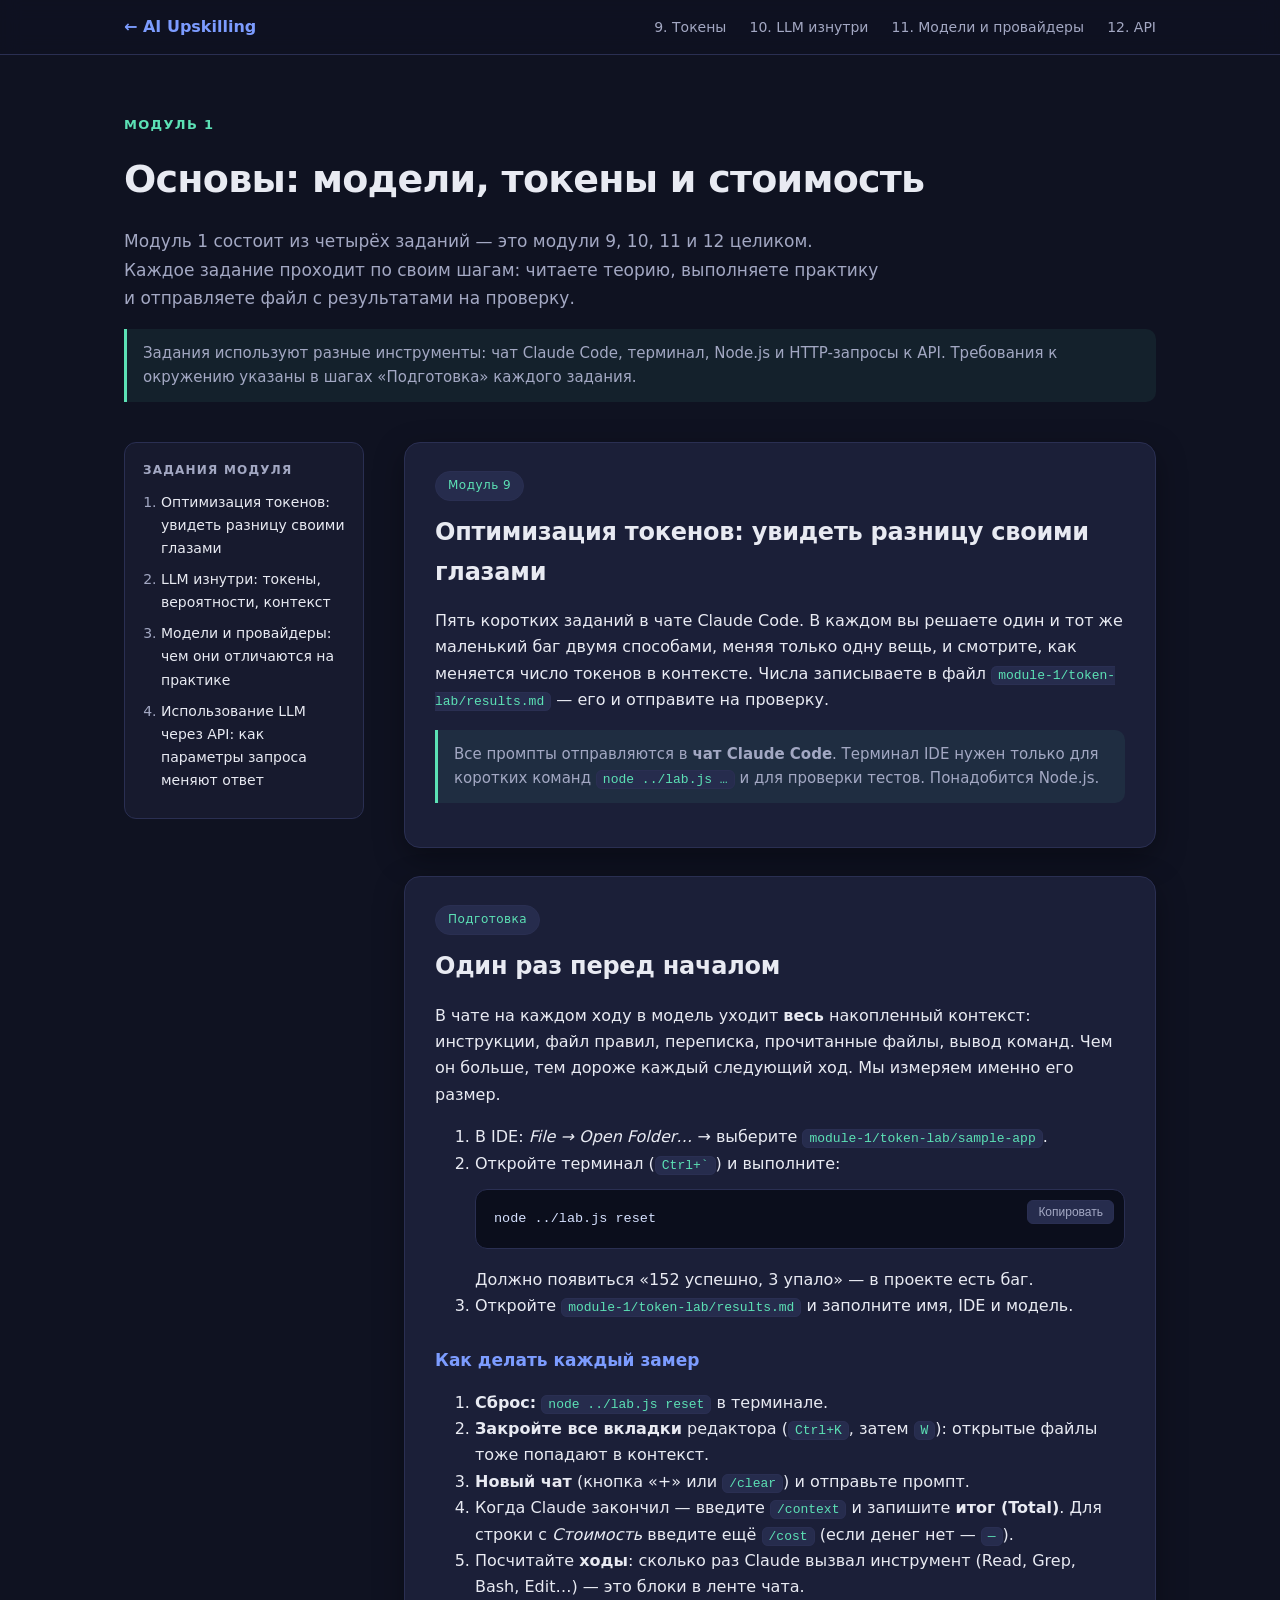
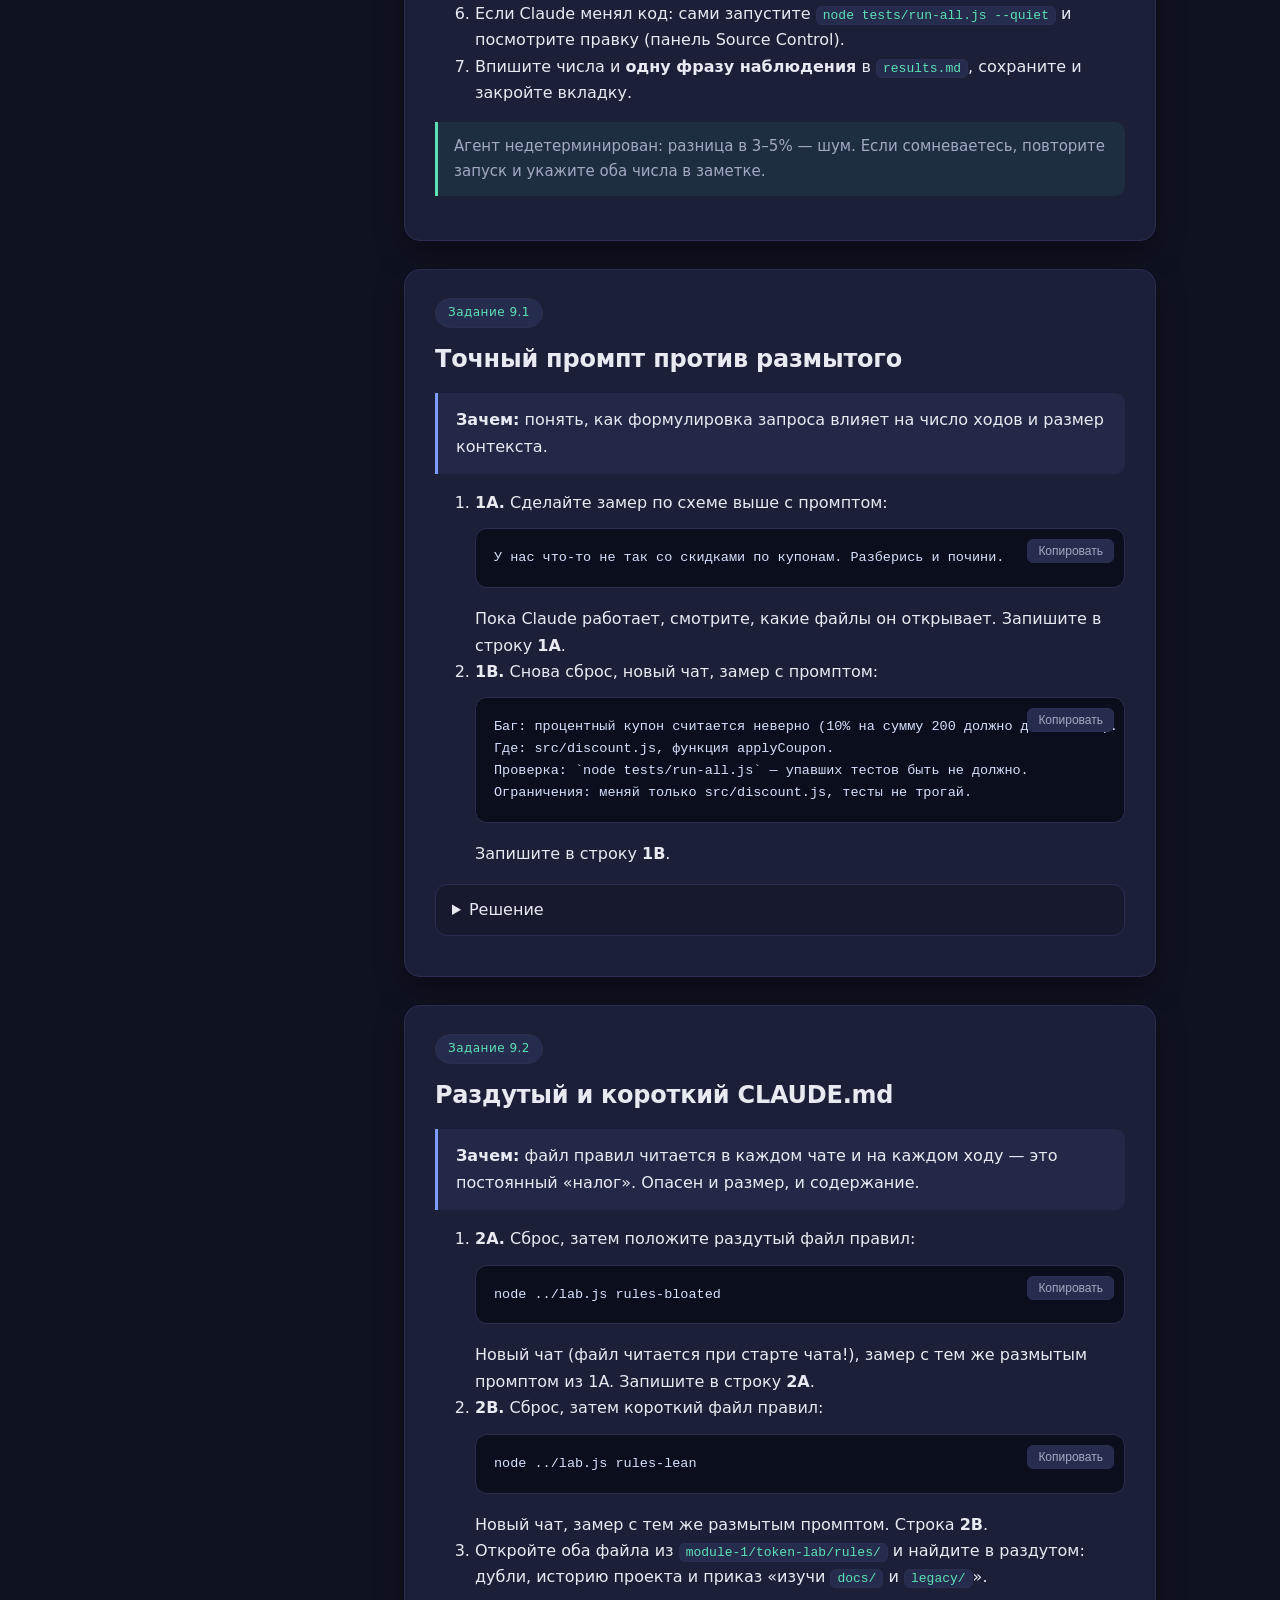
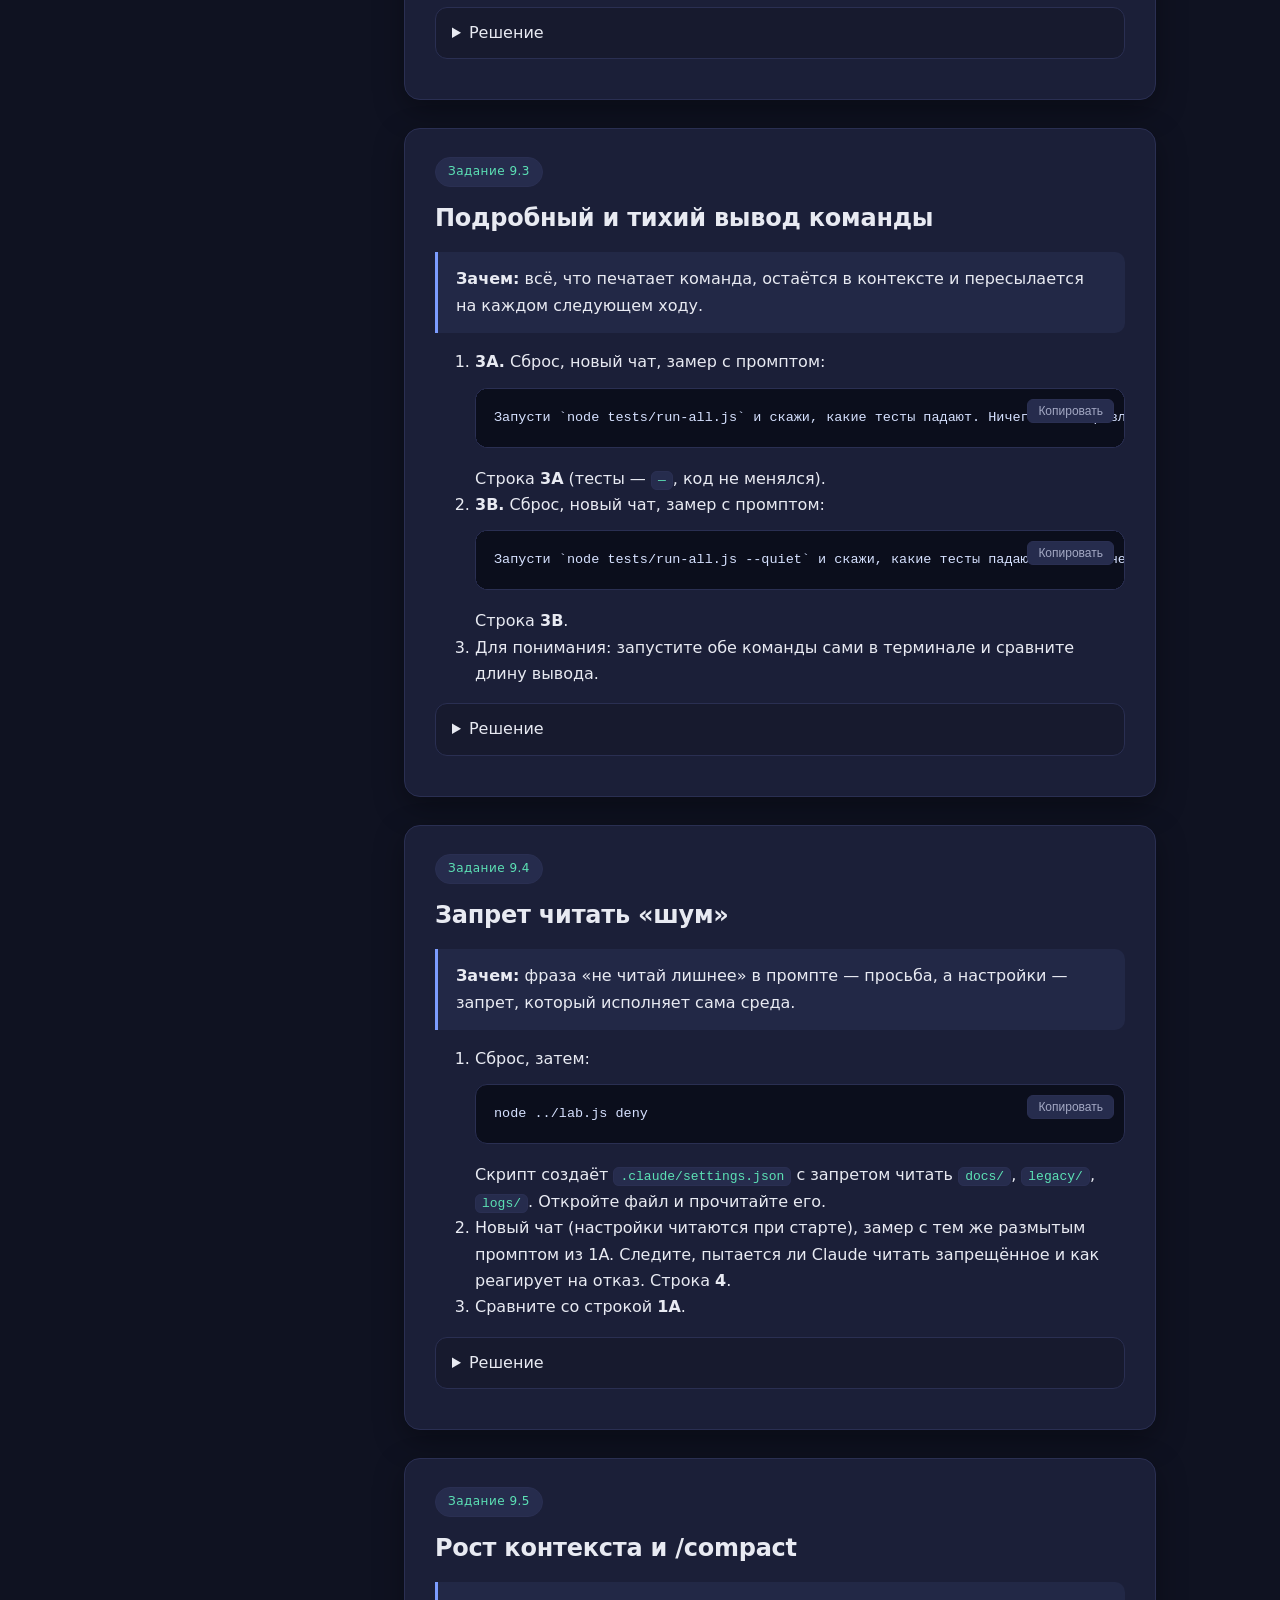
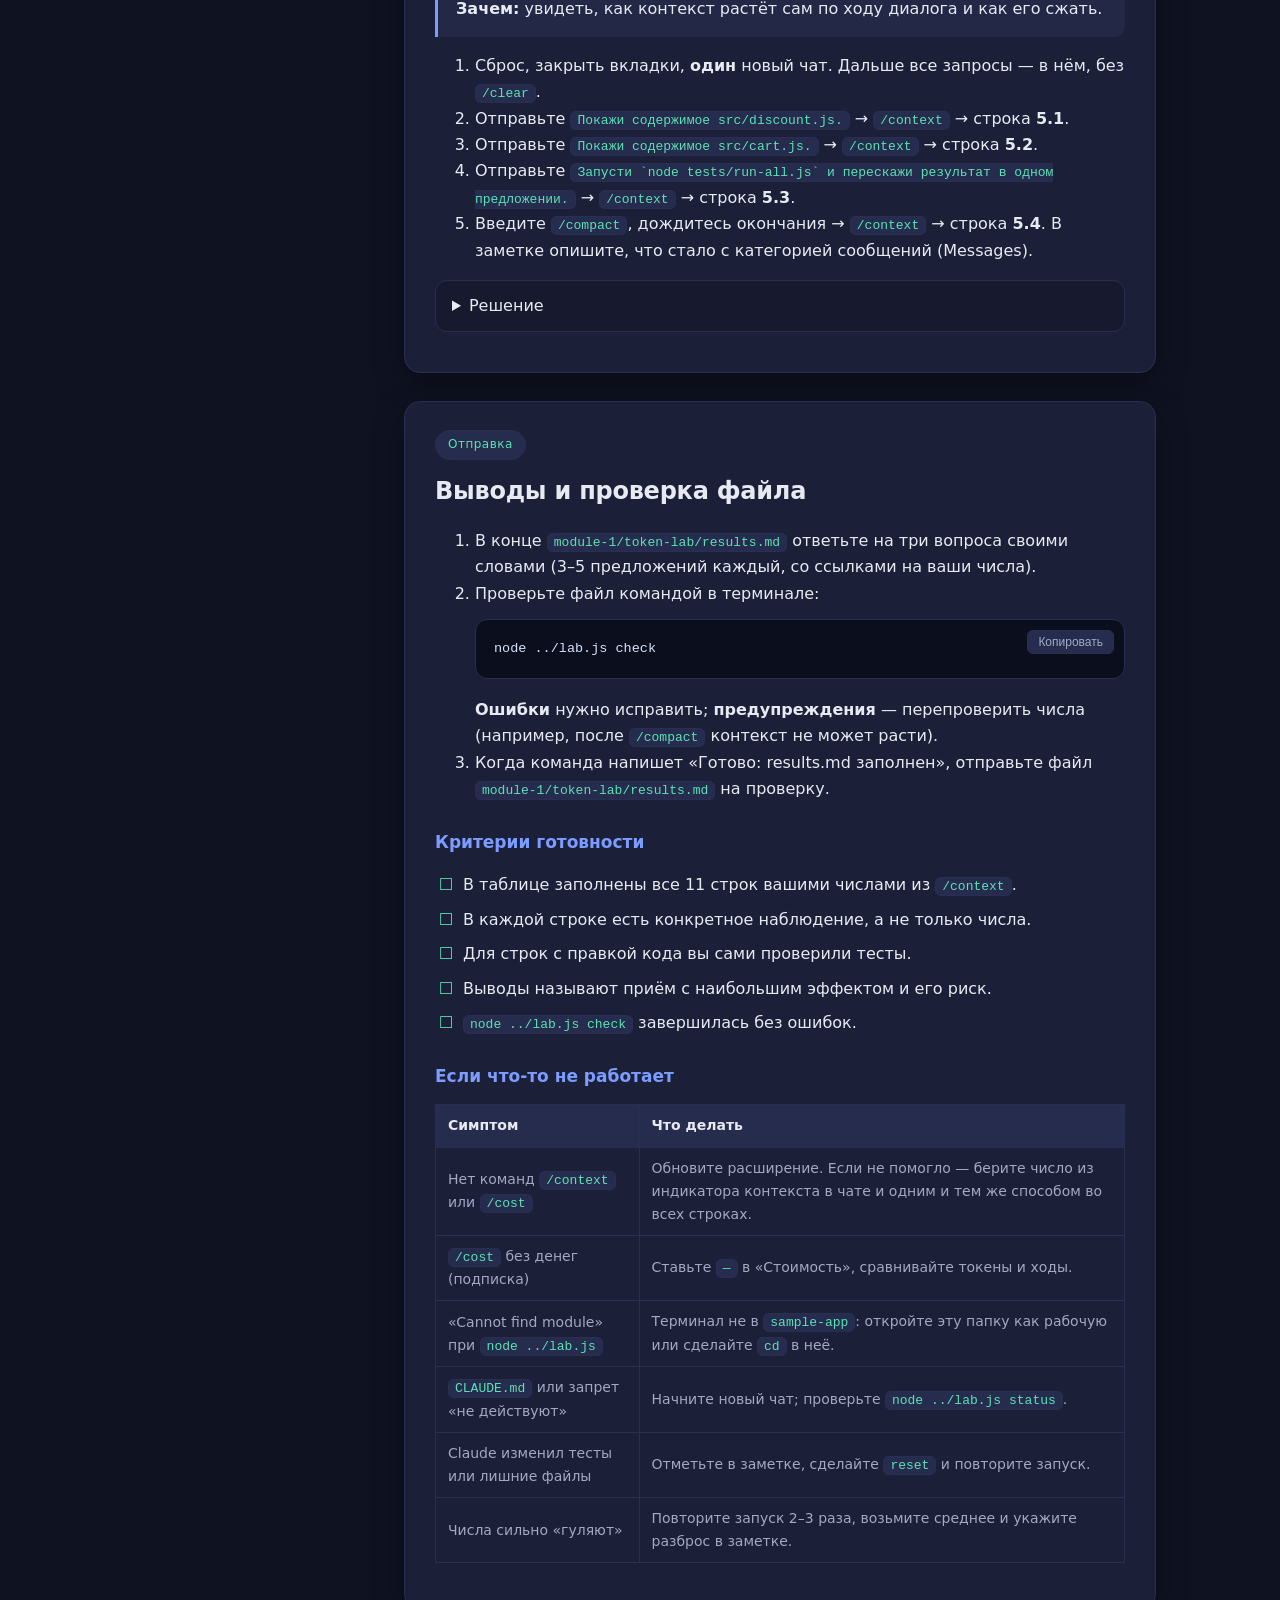
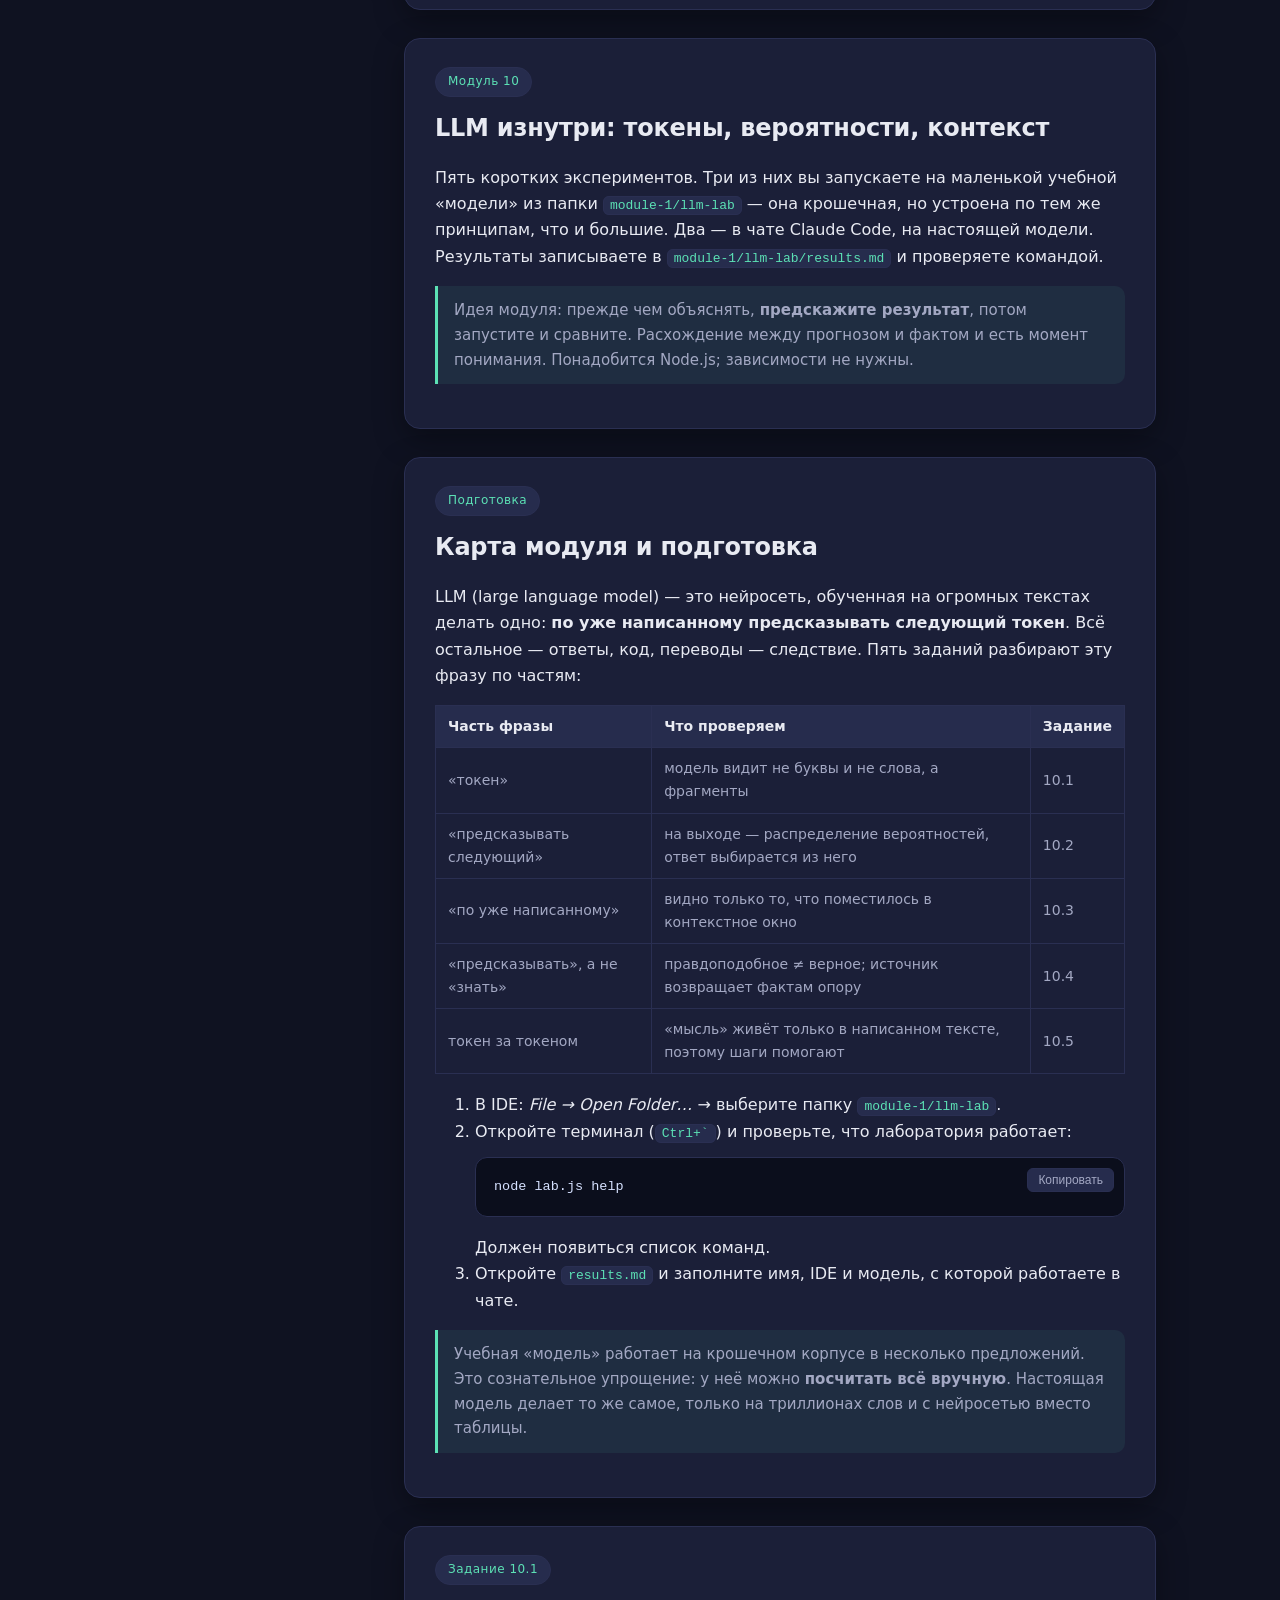
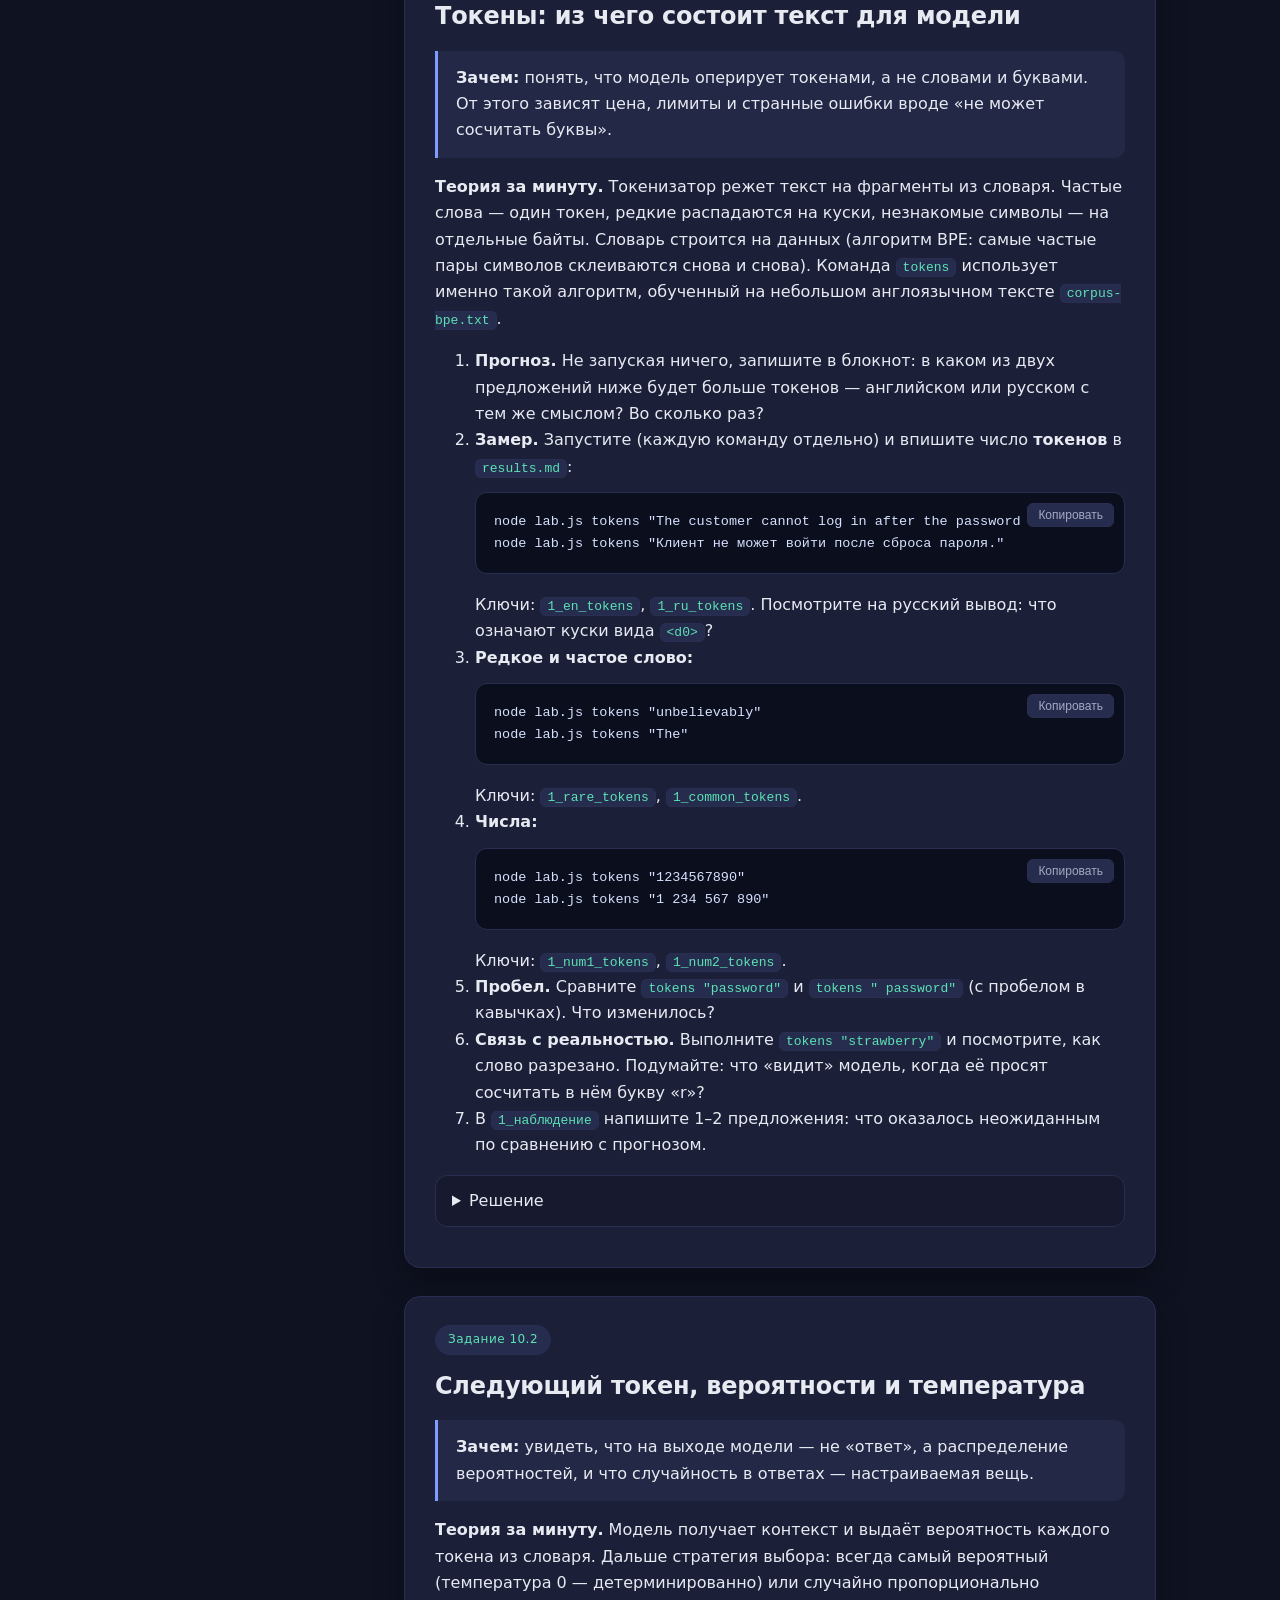
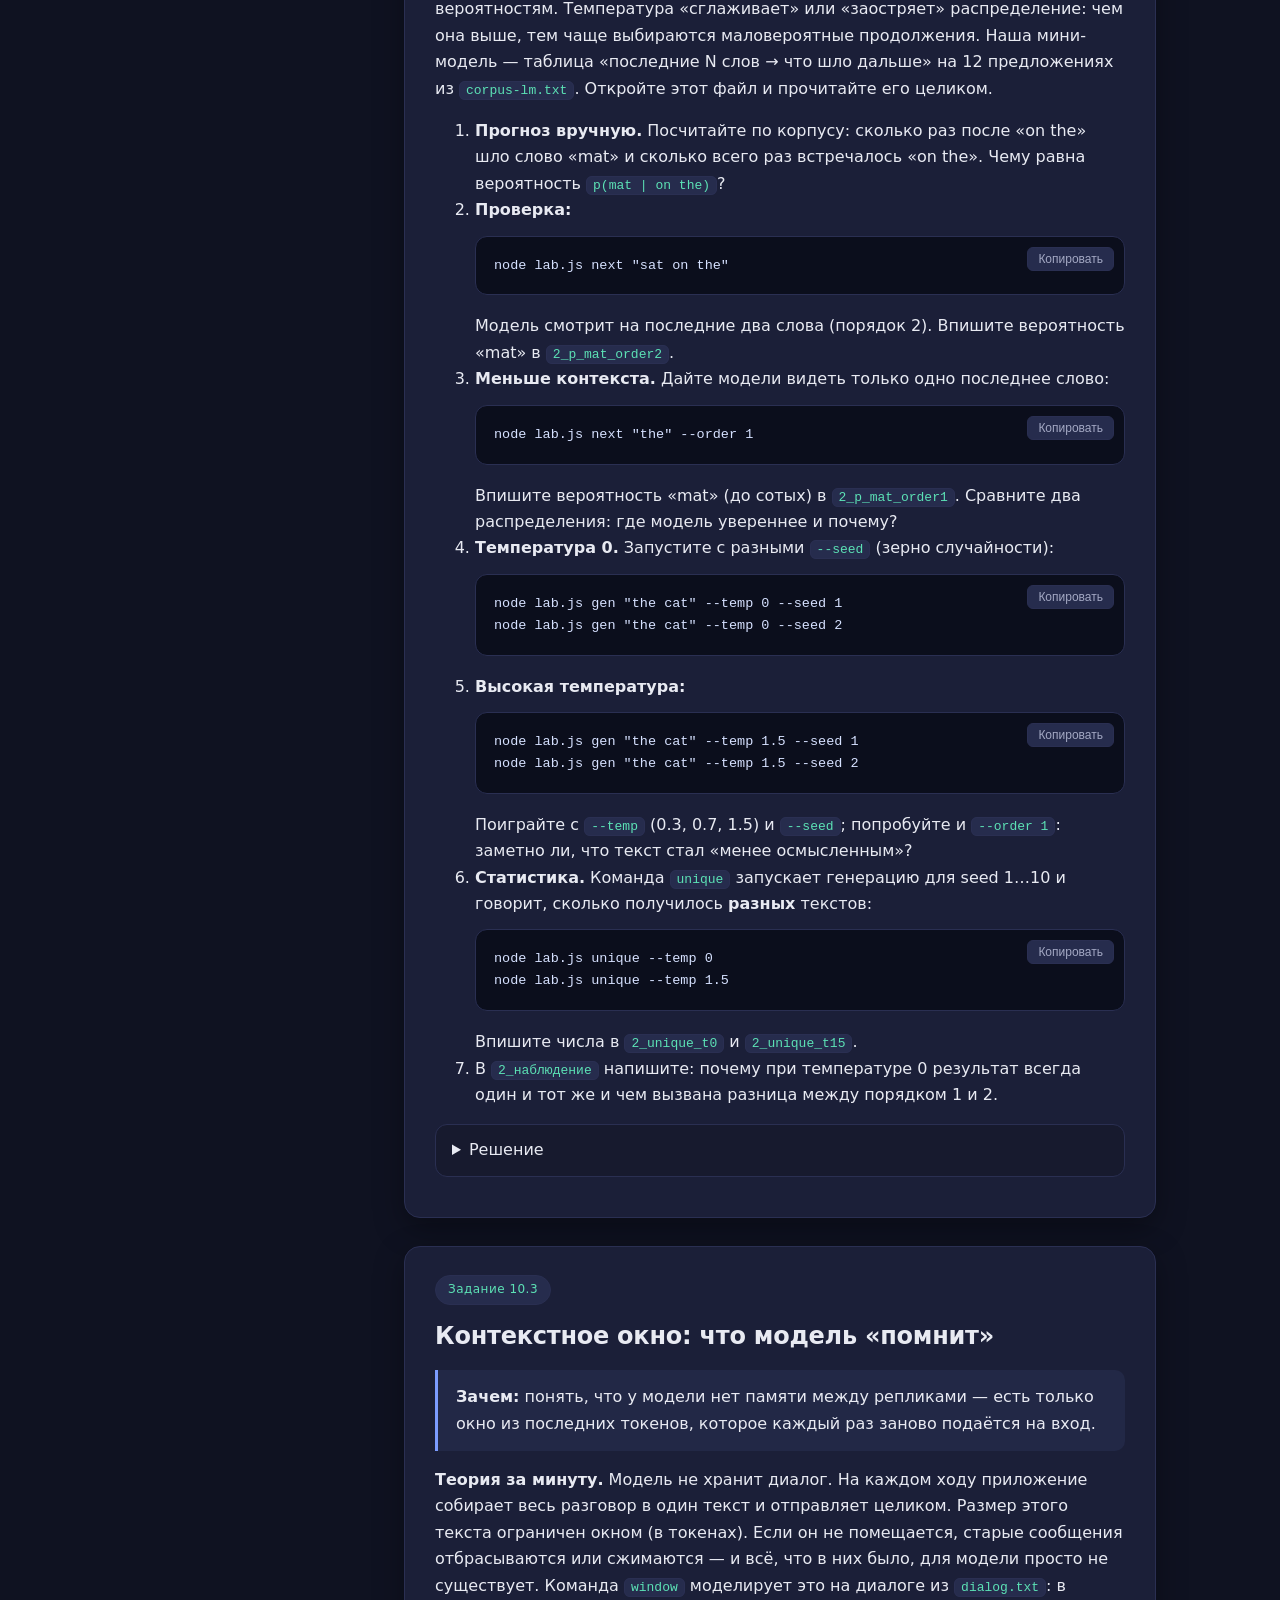
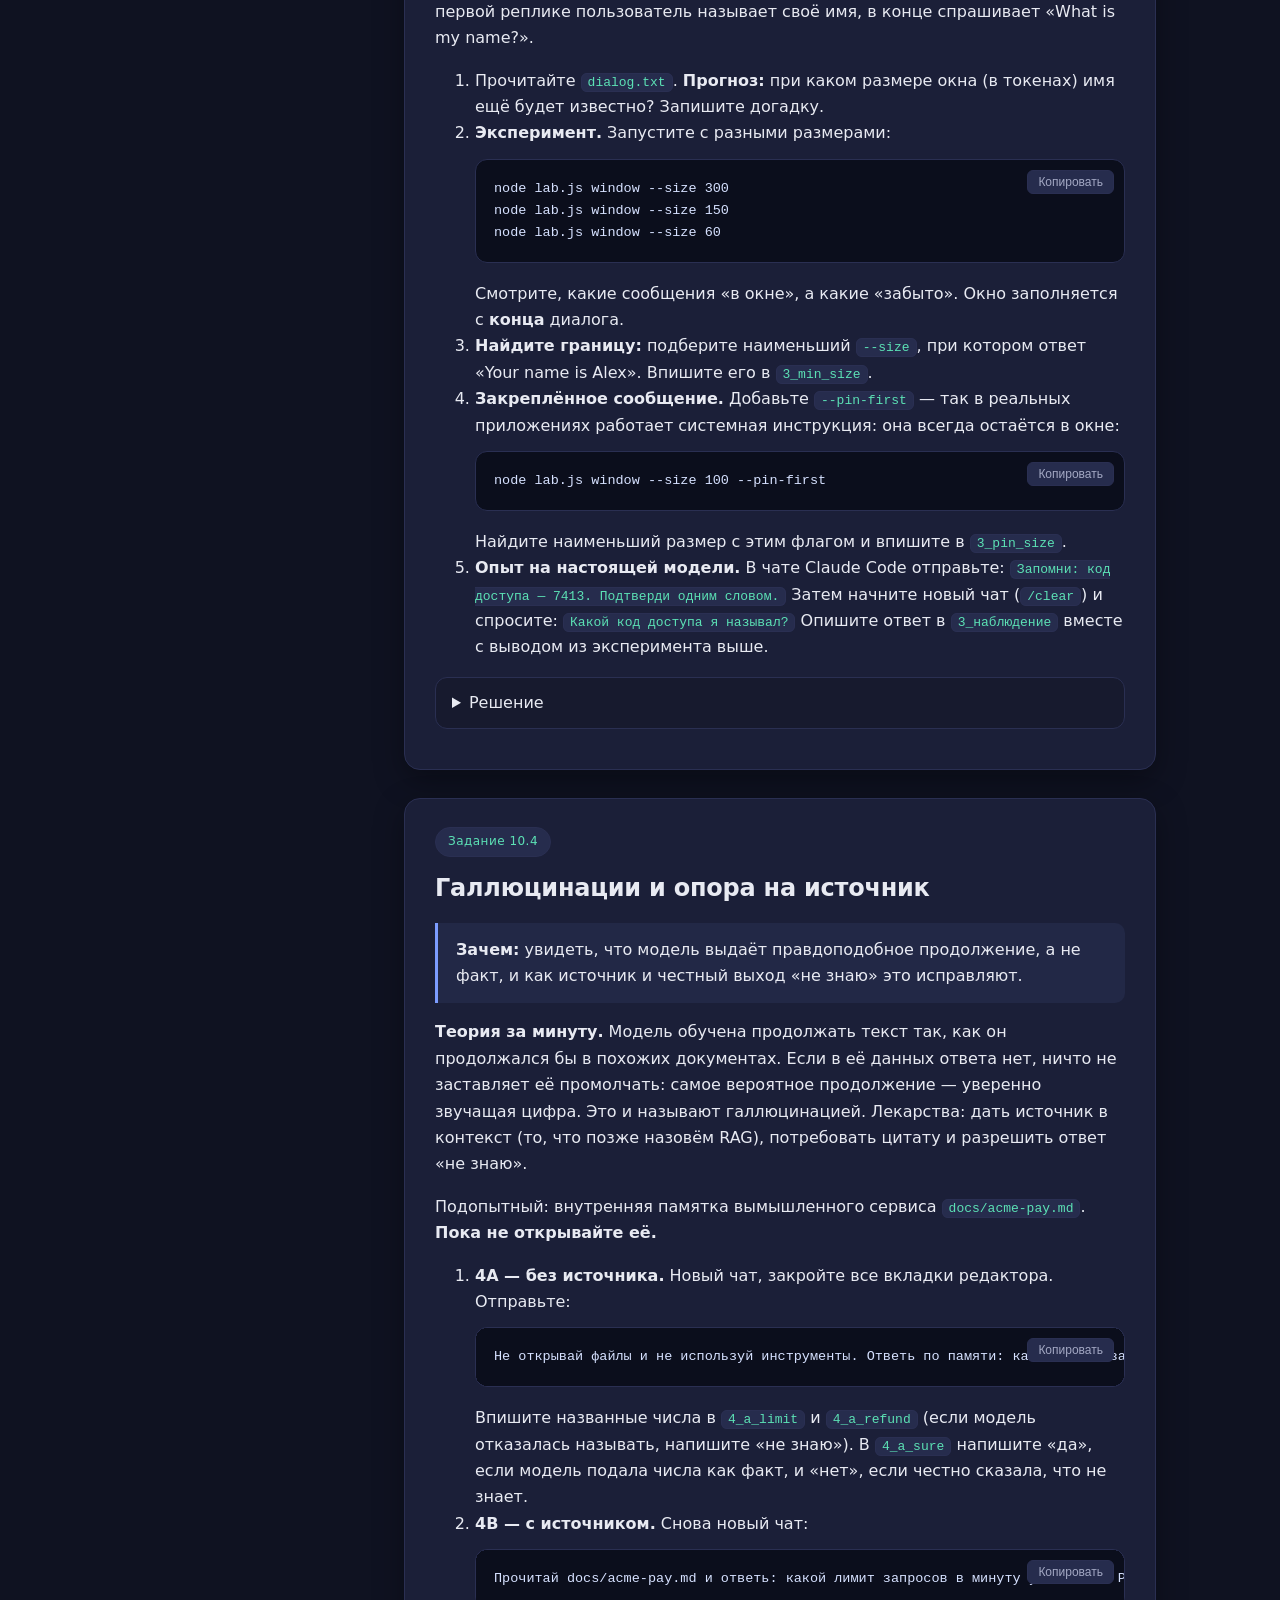
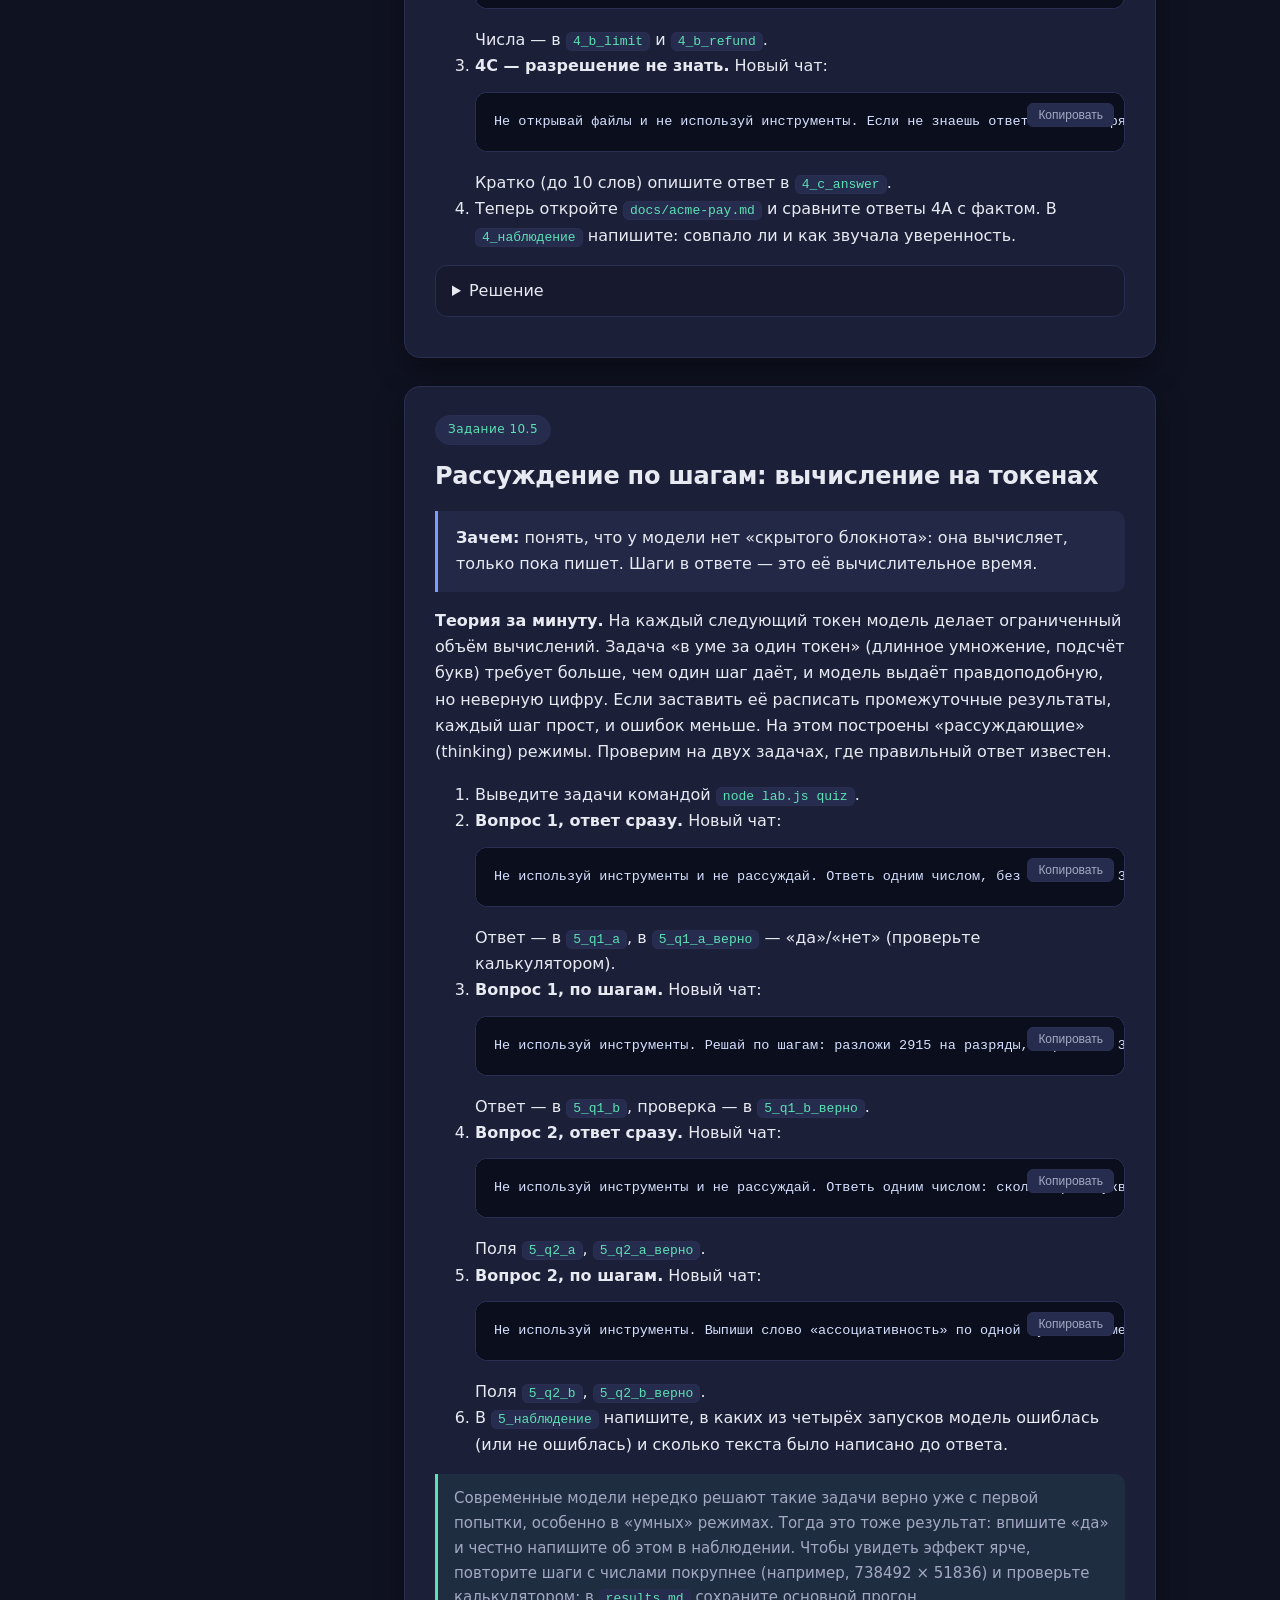
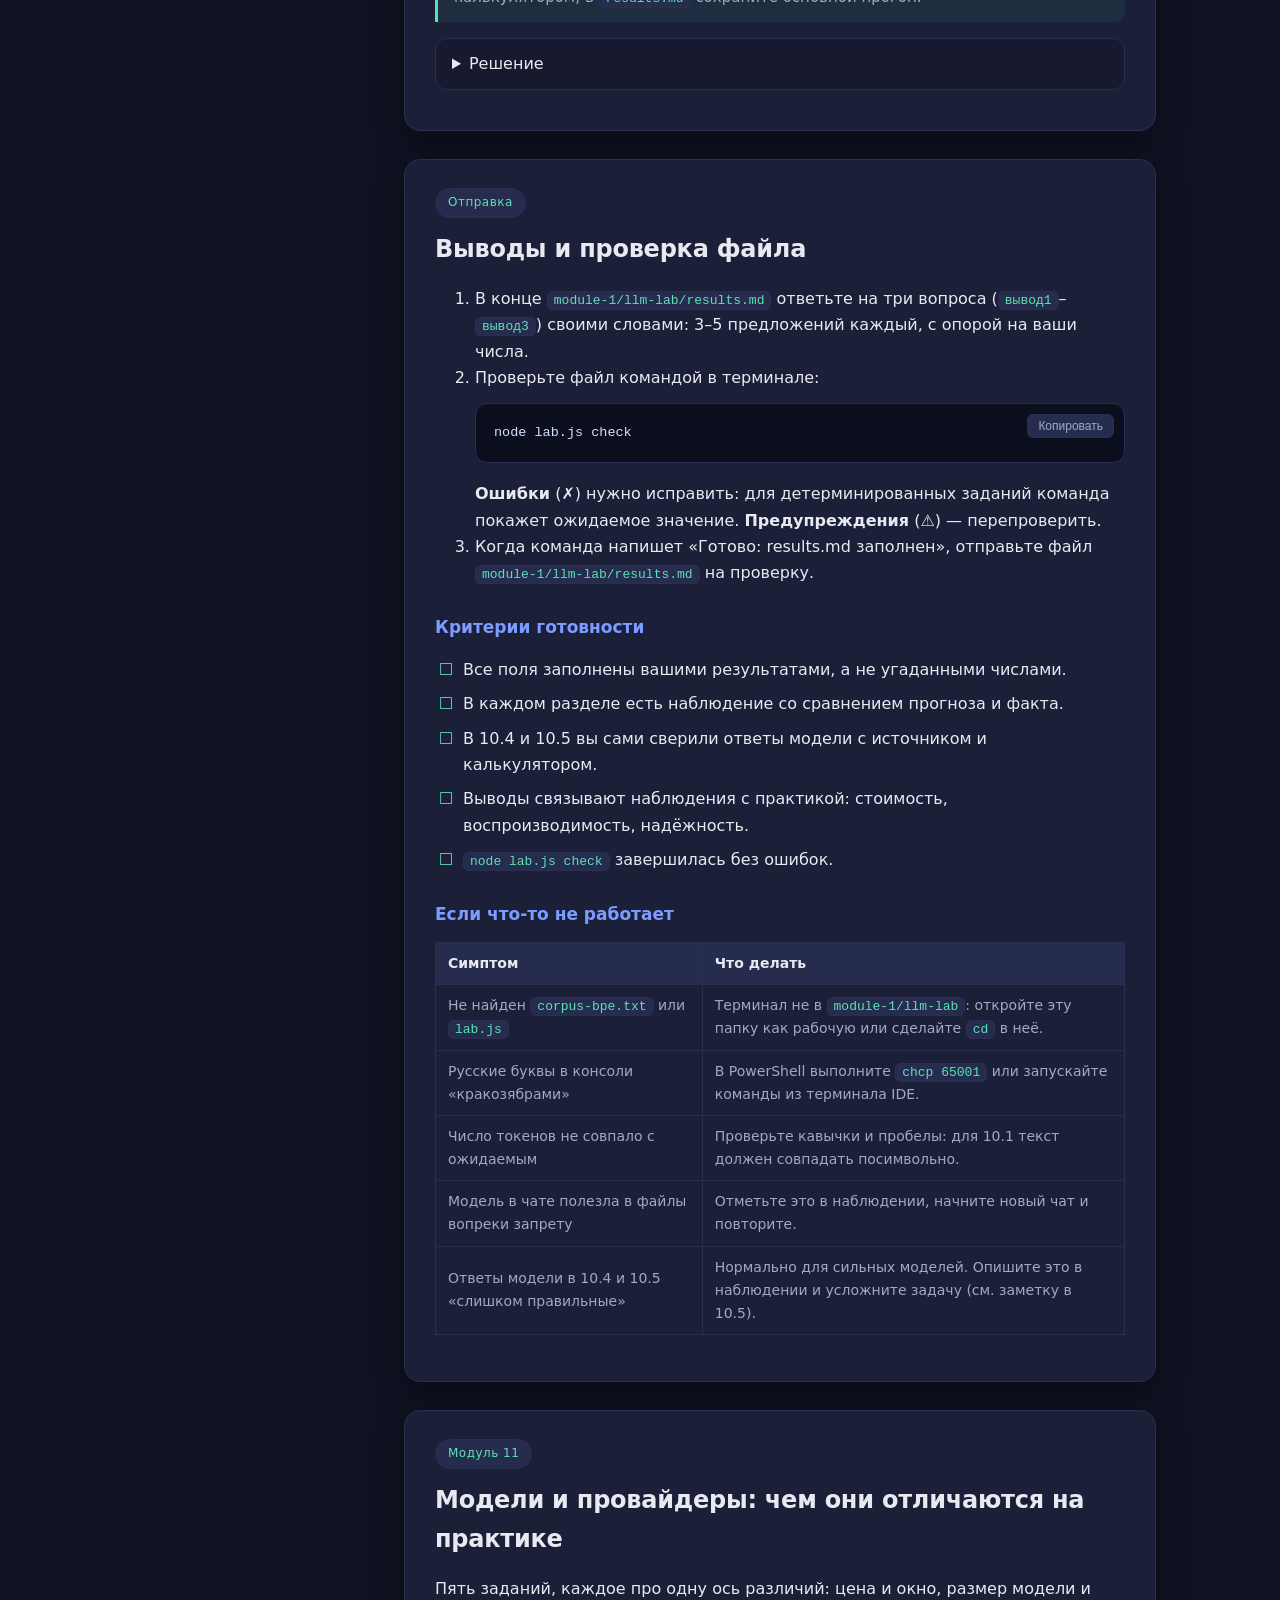
==== commit 7fefd135: "module-1" ====
--- a/module1.html
+++ b/module1.html
@@ -11,13 +11,10 @@
       <div class="container">
         <span class="brand"><a href="index.html">← AI Upskilling</a></span>
         <nav>
-          <a href="#setup">Старт</a>
-          <a href="#t1">1.1</a>
-          <a href="#t2">1.2</a>
-          <a href="#t3">1.3</a>
-          <a href="#t4">1.4</a>
-          <a href="#t5">1.5</a>
-          <a href="#t6">Итог</a>
+          <a href="#m9">9. Токены</a>
+          <a href="#m10">10. LLM изнутри</a>
+          <a href="#m11">11. Модели и провайдеры</a>
+          <a href="#m12">12. API</a>
         </nav>
       </div>
     </div>
@@ -27,4280 +24,831 @@
         <span class="num">Модуль 1</span>
         <h1>Основы: модели, токены и стоимость</h1>
         <p>
-          Цель модуля — перестать воспринимать LLM как «магию» и увидеть
-          механику: модель выбирает следующий токен из распределения
-          вероятностей, за каждый токен вы платите, у каждой модели свои
-          пределы, цена и формат API. Все задания — на TypeScript: вы дописываете
-          функции в готовых заготовках, а <b>автотесты</b> сразу показывают,
-          где теория понята неверно. В конце — итоговое задание, которое
-          собирает все пять тем в один работающий конвейер.
+          Модуль 1 состоит из четырёх заданий — это модули 9, 10, 11 и 12
+          целиком. Каждое задание проходит по своим шагам: читаете теорию,
+          выполняете практику и отправляете файл с результатами на проверку.
         </p>
         <div class="note">
-          Стек этого модуля: <b>Node.js 22+</b>, <b>TypeScript</b>, тесты
-          <code>vitest</code>, подсчёт токенов <code>js-tiktoken</code>. Всё,
-          кроме «живых» шагов, работает офлайн и бесплатно: сеть и деньги
-          подменяются тестовыми двойниками. «Живые» шаги — по желанию, на любом
-          OpenAI-совместимом API или локально через <code>Ollama</code>.
+          Задания используют разные инструменты: чат Claude Code, терминал,
+          Node.js и HTTP-запросы к API. Требования к окружению указаны в шагах
+          «Подготовка» каждого задания.
         </div>
       </section>
 
       <div class="layout">
         <aside class="toc">
           <h4>Задания модуля</h4>
-          <p class="toc-extra"><a href="#setup">Подготовка проекта</a></p>
           <ol>
-            <li><a href="#t1">Как работают языковые модели</a></li>
-            <li><a href="#t2">Токены, контекст и стоимость</a></li>
-            <li><a href="#t3">Различия моделей и провайдеров</a></li>
-            <li><a href="#t4">Оптимизация расходов и контекста</a></li>
-            <li><a href="#t5">Использование LLM через API</a></li>
+            <li><a href="#m9">Оптимизация токенов: увидеть разницу своими глазами</a></li>
+            <li><a href="#m10">LLM изнутри: токены, вероятности, контекст</a></li>
+            <li><a href="#m11">Модели и провайдеры: чем они отличаются на практике</a></li>
+            <li><a href="#m12">Использование LLM через API: как параметры запроса меняют ответ</a></li>
           </ol>
-          <p class="toc-extra">
-            <a href="#t6"><b>Итоговое задание</b></a>
-          </p>
         </aside>
 
         <main>
-          <!-- SETUP -->
-          <article class="task" id="setup">
+
+          <!-- MODULE 9 -->
+          <section class="module-block">
+            <article class="task module-head" id="m9">
+              <span class="chip">Модуль 9</span>
+              <h2>Оптимизация токенов: увидеть разницу своими глазами</h2>
+            <p>
+            Пять коротких заданий в чате Claude Code. В каждом вы решаете один и
+            тот же маленький баг двумя способами, меняя только одну вещь, и
+            смотрите, как меняется число токенов в контексте. Числа записываете в
+            файл <code>module-1/token-lab/results.md</code> — его и отправите на проверку.
+            </p>
+            <div class="note">
+            Все промпты отправляются в <b>чат Claude Code</b>. Терминал IDE нужен
+            только для коротких команд <code>node ../lab.js …</code> и для
+            проверки тестов. Понадобится Node.js.
+            </div>
+            </article>
+
+<article class="task" id="m9-prep">
             <span class="chip">Подготовка</span>
-            <h2>Как устроены задания и как подготовить проект</h2>
-
+            <h2>Один раз перед началом</h2>
+            <p>В чате на каждом ходу в модель уходит <b>весь</b> накопленный контекст: инструкции, файл правил, переписка, прочитанные файлы, вывод команд. Чем он больше, тем дороже каждый следующий ход. Мы измеряем именно его размер.</p>
+            <ol>
+              <li>В IDE: <i>File → Open Folder…</i> → выберите <code>module-1/token-lab/sample-app</code>.</li>
+              <li>Откройте терминал (<code>Ctrl+`</code>) и выполните:
+                <pre><code>node ../lab.js reset</code></pre>
+                Должно появиться «152 успешно, 3 упало» — в проекте есть баг.
+              </li>
+              <li>Откройте <code>module-1/token-lab/results.md</code> и заполните имя, IDE и модель.</li>
+            </ol>
+
+            <h3>Как делать каждый замер</h3>
+            <ol>
+              <li><b>Сброс:</b> <code>node ../lab.js reset</code> в терминале.</li>
+              <li><b>Закройте все вкладки</b> редактора (<code>Ctrl+K</code>, затем <code>W</code>): открытые файлы тоже попадают в контекст.</li>
+              <li><b>Новый чат</b> (кнопка «+» или <code>/clear</code>) и отправьте промпт.</li>
+              <li>Когда Claude закончил — введите <code>/context</code> и запишите <b>итог (Total)</b>. Для строки с <i>Стоимость</i> введите ещё <code>/cost</code> (если денег нет — <code>—</code>).</li>
+              <li>Посчитайте <b>ходы</b>: сколько раз Claude вызвал инструмент (Read, Grep, Bash, Edit…) — это блоки в ленте чата.</li>
+              <li>Если Claude менял код: сами запустите <code>node tests/run-all.js --quiet</code> и посмотрите правку (панель Source Control).</li>
+              <li>Впишите числа и <b>одну фразу наблюдения</b> в <code>results.md</code>, сохраните и закройте вкладку.</li>
+            </ol>
+            <div class="note">
+              Агент недетерминирован: разница в 3–5% — шум. Если сомневаетесь, повторите запуск и укажите оба числа в заметке.
+            </div>
+          </article>
+
+          <!-- TASK 1 -->
+          <article class="task" id="m9-t1">
+            <span class="chip">Задание 9.1</span>
+            <h2>Точный промпт против размытого</h2>
+            <div class="goal"><strong>Зачем:</strong> понять, как формулировка запроса влияет на число ходов и размер контекста.</div>
+            <ol>
+              <li><b>1A.</b> Сделайте замер по схеме выше с промптом:
+                <pre><code>У нас что-то не так со скидками по купонам. Разберись и почини.</code></pre>
+                Пока Claude работает, смотрите, какие файлы он открывает. Запишите в строку <b>1A</b>.
+              </li>
+              <li><b>1B.</b> Снова сброс, новый чат, замер с промптом:
+                <pre><code>Баг: процентный купон считается неверно (10% на сумму 200 должно давать 180).
+Где: src/discount.js, функция applyCoupon.
+Проверка: `node tests/run-all.js` — упавших тестов быть не должно.
+Ограничения: меняй только src/discount.js, тесты не трогай.</code></pre>
+                Запишите в строку <b>1B</b>.
+              </li>
+            </ol>
+            <div class="qa"><details><summary>Решение</summary>
+              <p><b>Правильное исправление</b> в <code>src/discount.js</code>: значение купона — проценты, поэтому <code>total - total * coupon.value / 100</code>. После него тесты: «0 упало».</p>
+              <p><b>Что вы должны увидеть:</b> в 1A Claude исследует проект — листает файлы, часто заходит в <code>docs/</code> и <code>legacy/</code>; там устаревшая заметка (<code>pricing-notes.md</code>) говорит, что <code>value</code> — доля, и это уводит по ложному следу. Ходов и контекста заметно больше. В 1B ему сразу известны файл, функция, критерий и границы — ходов 3–4 (прочитать, исправить, запустить тесты).</p>
+              <p><b>Пример заполнения</b> (числа условные, у вас будут свои): 1A — контекст 45000, ходов 11; 1B — контекст 22000, ходов 4. В «Что заметил» для 1A: «читал docs/ и legacy/, получил ложный след».</p>
+              <p><b>Вывод:</b> в промпте работают четыре вещи: где, что ожидается, как проверить, что нельзя трогать. <b>Риск:</b> точный промпт выручает, только если диагноз верен; если ошиблись с файлом, Claude может «починить» не то.</p>
+            </details></div>
+          </article>
+
+          <!-- TASK 2 -->
+          <article class="task" id="m9-t2">
+            <span class="chip">Задание 9.2</span>
+            <h2>Раздутый и короткий CLAUDE.md</h2>
+            <div class="goal"><strong>Зачем:</strong> файл правил читается в каждом чате и на каждом ходу — это постоянный «налог». Опасен и размер, и содержание.</div>
+            <ol>
+              <li><b>2A.</b> Сброс, затем положите раздутый файл правил:
+                <pre><code>node ../lab.js rules-bloated</code></pre>
+                Новый чат (файл читается при старте чата!), замер с тем же размытым промптом из 1A. Запишите в строку <b>2A</b>.
+              </li>
+              <li><b>2B.</b> Сброс, затем короткий файл правил:
+                <pre><code>node ../lab.js rules-lean</code></pre>
+                Новый чат, замер с тем же размытым промптом. Строка <b>2B</b>.
+              </li>
+              <li>Откройте оба файла из <code>module-1/token-lab/rules/</code> и найдите в раздутом: дубли, историю проекта и приказ «изучи <code>docs/</code> и <code>legacy/</code>».</li>
+            </ol>
+            <div class="qa"><details><summary>Решение</summary>
+              <p><b>Что вы должны увидеть:</b> в 2A контекст больше уже на старте (файл — это лишние сотни токенов в каждом ходу), а главное — строки «обязательно изучи docs/» и «посмотри legacy/» заставляют Claude читать эти папки, даже когда это не нужно. Ходов и контекста больше, чем в 2B и даже чем в 1A (где файла правил вообще не было). В 2B Claude получает короткую инструкцию «читай только нужные файлы» и тратит меньше.</p>
+              <p><b>Вывод:</b> каждое правило в <code>CLAUDE.md</code> платится на каждом ходу; пишите только то, что действительно меняет поведение, без дублей и истории проекта, и никогда не приказывайте «читай всё». <b>Риск:</b> слишком скупой файл может не дать Claude важных соглашений проекта — сокращайте воду, а не смысл.</p>
+            </details></div>
+          </article>
+
+          <!-- TASK 3 -->
+          <article class="task" id="m9-t3">
+            <span class="chip">Задание 9.3</span>
+            <h2>Подробный и тихий вывод команды</h2>
+            <div class="goal"><strong>Зачем:</strong> всё, что печатает команда, остаётся в контексте и пересылается на каждом следующем ходу.</div>
+            <ol>
+              <li><b>3A.</b> Сброс, новый чат, замер с промптом:
+                <pre><code>Запусти `node tests/run-all.js` и скажи, какие тесты падают. Ничего не исправляй.</code></pre>
+                Строка <b>3A</b> (тесты — <code>—</code>, код не менялся).
+              </li>
+              <li><b>3B.</b> Сброс, новый чат, замер с промптом:
+                <pre><code>Запусти `node tests/run-all.js --quiet` и скажи, какие тесты падают. Ничего не исправляй.</code></pre>
+                Строка <b>3B</b>.
+              </li>
+              <li>Для понимания: запустите обе команды сами в терминале и сравните длину вывода.</li>
+            </ol>
+            <div class="qa"><details><summary>Решение</summary>
+              <p><b>Что вы должны увидеть:</b> ответ одинаковый (падают 3 теста), но в 3A обычный запуск печатает ~150 строк «✓ …», и они остаются в контексте. В 3B — только упавшие тесты и итог. Разница в контексте — несколько тысяч токенов, и она пересылается на <b>каждом</b> следующем ходу этого чата.</p>
+              <p><b>Вывод:</b> просите у инструментов тихий режим (<code>--quiet</code>, <code>-q</code>, фильтр <code>| tail</code>) для сборок, тестов, установки пакетов. <b>Риск:</b> если вывод слишком урезан, не будет видно причину падения — тогда запустите подробный режим только для упавшего теста.</p>
+            </details></div>
+          </article>
+
+          <!-- TASK 4 -->
+          <article class="task" id="m9-t4">
+            <span class="chip">Задание 9.4</span>
+            <h2>Запрет читать «шум»</h2>
+            <div class="goal"><strong>Зачем:</strong> фраза «не читай лишнее» в промпте — просьба, а настройки — запрет, который исполняет сама среда.</div>
+            <ol>
+              <li>Сброс, затем:
+                <pre><code>node ../lab.js deny</code></pre>
+                Скрипт создаёт <code>.claude/settings.json</code> с запретом читать <code>docs/</code>, <code>legacy/</code>, <code>logs/</code>. Откройте файл и прочитайте его.
+              </li>
+              <li>Новый чат (настройки читаются при старте), замер с тем же размытым промптом из 1A. Следите, пытается ли Claude читать запрещённое и как реагирует на отказ. Строка <b>4</b>.</li>
+              <li>Сравните со строкой <b>1A</b>.</li>
+            </ol>
+            <div class="qa"><details><summary>Решение</summary>
+              <p><b>Что вы должны увидеть:</b> попытки открыть <code>docs/</code> и <code>legacy/</code> отклоняются, и Claude идёт сразу в <code>src/</code>. Контекст и число ходов меньше, чем в 1A, и нет ложного следа из устаревшей заметки. Отклонённая попытка — тоже ход, поэтому выигрыш не безусловный.</p>
+              <p><b>Вывод:</b> закрывайте от агента то, что ему заведомо не нужно: логи, сборки, <code>node_modules</code>, архив документации. <b>Риск:</b> запрет не абсолютен (чтение иногда возможно через команды оболочки), и можно закрыть то, что понадобится. Проверяйте в ленте, что агент реально читал.</p>
+            </details></div>
+          </article>
+
+          <!-- TASK 5 -->
+          <article class="task" id="m9-t5">
+            <span class="chip">Задание 9.5</span>
+            <h2>Рост контекста и /compact</h2>
+            <div class="goal"><strong>Зачем:</strong> увидеть, как контекст растёт сам по ходу диалога и как его сжать.</div>
+            <ol>
+              <li>Сброс, закрыть вкладки, <b>один</b> новый чат. Дальше все запросы — в нём, без <code>/clear</code>.</li>
+              <li>Отправьте <code>Покажи содержимое src/discount.js.</code> → <code>/context</code> → строка <b>5.1</b>.</li>
+              <li>Отправьте <code>Покажи содержимое src/cart.js.</code> → <code>/context</code> → строка <b>5.2</b>.</li>
+              <li>Отправьте <code>Запусти `node tests/run-all.js` и перескажи результат в одном предложении.</code> → <code>/context</code> → строка <b>5.3</b>.</li>
+              <li>Введите <code>/compact</code>, дождитесь окончания → <code>/context</code> → строка <b>5.4</b>. В заметке опишите, что стало с категорией сообщений (Messages).</li>
+            </ol>
+            <div class="qa"><details><summary>Решение</summary>
+              <p><b>Что вы должны увидеть:</b> 5.1 → 5.2 → 5.3 растёт: маленькие файлы добавляют немного, а подробный вывод тестов — больше всего (два коротких запроса не равны по цене). После <code>/compact</code> (5.4) сообщения заменяются кратким пересказом, и контекст падает, но остаются «налог» пустого чата и пересказ.</p>
+              <p><b>Вывод:</b> всё прочитанное остаётся в контексте и оплачивается на всех следующих ходах. Новую, не связанную с прежней задачу начинайте в чистом чате; длинную сессию периодически сжимайте. <b>Риск:</b> после <code>/compact</code> теряются детали — если они нужны, перечитайте файл.</p>
+            </details></div>
+          </article>
+
+          <!-- SUBMIT -->
+          <article class="task" id="m9-submit">
+            <span class="chip">Отправка</span>
+            <h2>Выводы и проверка файла</h2>
+            <ol>
+              <li>В конце <code>module-1/token-lab/results.md</code> ответьте на три вопроса своими словами (3–5 предложений каждый, со ссылками на ваши числа).</li>
+              <li>Проверьте файл командой в терминале:
+                <pre><code>node ../lab.js check</code></pre>
+                <b>Ошибки</b> нужно исправить; <b>предупреждения</b> — перепроверить числа (например, после <code>/compact</code> контекст не может расти).
+              </li>
+              <li>Когда команда напишет «Готово: results.md заполнен», отправьте файл <code>module-1/token-lab/results.md</code> на проверку.</li>
+            </ol>
+
+            <h3>Критерии готовности</h3>
+            <ul class="checklist">
+              <li>В таблице заполнены все 11 строк вашими числами из <code>/context</code>.</li>
+              <li>В каждой строке есть конкретное наблюдение, а не только числа.</li>
+              <li>Для строк с правкой кода вы сами проверили тесты.</li>
+              <li>Выводы называют приём с наибольшим эффектом и его риск.</li>
+              <li><code>node ../lab.js check</code> завершилась без ошибок.</li>
+            </ul>
+
+            <h3>Если что-то не работает</h3>
             <table>
-              <thead>
-                <tr>
-                  <th>Задание</th>
-                  <th>Тема (пункт модуля)</th>
-                  <th>Что вы пишете</th>
-                  <th>Что доказывают тесты</th>
-                </tr>
-              </thead>
+              <thead><tr><th>Симптом</th><th>Что делать</th></tr></thead>
               <tbody>
-                <tr>
-                  <td>1.1</td>
-                  <td>Как работают языковые модели</td>
-                  <td>
-                    <code>softmax</code> с температурой, <code>top-k</code>,
-                    <code>top-p</code>, выбор токена и цикл генерации
-                  </td>
-                  <td>
-                    Вы понимаете, что модель выдаёт распределение, а текст —
-                    результат повторяющегося выбора; видите природу
-                    «галлюцинаций»
-                  </td>
-                </tr>
-                <tr>
-                  <td>1.2</td>
-                  <td>Токены, контекст и стоимость</td>
-                  <td>Токенизация, подсчёт токенов диалога, цена, окно, модель роста чата</td>
-                  <td>Вы считаете токены и деньги и знаете, почему диалог дорожает быстрее, чем растёт число реплик</td>
-                </tr>
-                <tr>
-                  <td>1.3</td>
-                  <td>Различия моделей и провайдеров</td>
-                  <td>Адаптеры Anthropic и Gemini, выбор модели по требованиям</td>
-                  <td>Вы знаете, чем форматы API реально отличаются и как выбирать модель осознанно</td>
-                </tr>
-                <tr>
-                  <td>1.4</td>
-                  <td>Оптимизация расходов и контекста</td>
-                  <td>Замер, отбор релевантного, обрезка и сжатие истории, раскладка под кэш</td>
-                  <td>Вы сокращаете вход в десятки раз и понимаете, чем рискуете</td>
-                </tr>
-                <tr>
-                  <td>1.5</td>
-                  <td>Использование LLM через API</td>
-                  <td>Клиент на <code>fetch</code>: запрос, ошибки, повторы, таймауты, стриминг</td>
-                  <td>Вы умеете работать с API надёжно, а не «на удачу»</td>
-                </tr>
-                <tr>
-                  <td>Итог</td>
-                  <td>Все пункты</td>
-                  <td>Конвейер <code>ask()</code>: бюджетный помощник по регламенту</td>
-                  <td>Темы работают вместе: деньги, модель, контекст, надёжность</td>
-                </tr>
+                <tr><td>Нет команд <code>/context</code> или <code>/cost</code></td><td>Обновите расширение. Если не помогло — берите число из индикатора контекста в чате и одним и тем же способом во всех строках.</td></tr>
+                <tr><td><code>/cost</code> без денег (подписка)</td><td>Ставьте <code>—</code> в «Стоимость», сравнивайте токены и ходы.</td></tr>
+                <tr><td>«Cannot find module» при <code>node ../lab.js</code></td><td>Терминал не в <code>sample-app</code>: откройте эту папку как рабочую или сделайте <code>cd</code> в неё.</td></tr>
+                <tr><td><code>CLAUDE.md</code> или запрет «не действуют»</td><td>Начните новый чат; проверьте <code>node ../lab.js status</code>.</td></tr>
+                <tr><td>Claude изменил тесты или лишние файлы</td><td>Отметьте в заметке, сделайте <code>reset</code> и повторите запуск.</td></tr>
+                <tr><td>Числа сильно «гуляют»</td><td>Повторите запуск 2–3 раза, возьмите среднее и укажите разброс в заметке.</td></tr>
               </tbody>
             </table>
-
-            <h3>Как работать с каждым заданием</h3>
-            <ol>
-              <li>
-                Скопируйте в проект <b>заготовку</b> (<code>src/…</code>) и
-                <b>тесты</b> (<code>tests/…</code>) — над каждым блоком кода
-                подписано имя файла, справа есть кнопка «Копировать».
-              </li>
-              <li>
-                Запустите тесты: сначала почти все красные
-                (<code>Error: TODO</code>). Реализуйте функции по порядку —
-                тесты позеленеют. Текст каждого теста сформулирован как
-                требование: читайте его.
-              </li>
-              <li>
-                Запустите демо-скрипт, посмотрите на цифры и ответьте на
-                вопросы самопроверки (ответы спрятаны под спойлером — сначала
-                ответьте сами).
-              </li>
-              <li>
-                По желанию — «живой» шаг с настоящим API. Он не нужен для
-                прохождения тестов.
-              </li>
-            </ol>
-            <div class="note">
-              Тесты не правим, места с пометкой «Дано» в заготовках не меняем.
-              Решения не публикуются на странице: цель — понять, а не
-              переписать.
-            </div>
-
-            <h3><span class="step-label">Шаг 1</span>Проект</h3>
+          </article>
+          </section>
+
+          <!-- MODULE 10 -->
+          <section class="module-block">
+            <article class="task module-head" id="m10">
+              <span class="chip">Модуль 10</span>
+              <h2>LLM изнутри: токены, вероятности, контекст</h2>
             <p>
-              Нужен Node.js 22.12 или новее (таково требование текущей версии <code>vitest</code>;
-              проверьте: <code>node -v</code>). Если <code>npm</code> ругается на версию — обновите Node.js.
-            </p>
-            <pre><code>mkdir llm-lab
-cd llm-lab
-npm init -y
-npm install js-tiktoken
-npm install -D typescript tsx vitest @types/node</code></pre>
-            <p>
-              В созданном <code>package.json</code> добавьте (или замените)
-              поля <code>type</code> и <code>scripts</code>:
-            </p>
-            <pre data-file="package.json"><code>{
-  "type": "module",
-  "scripts": {
-    "test": "vitest run",
-    "typecheck": "tsc --noEmit"
-  }
-}</code></pre>
-            <p>Рядом создайте <code>tsconfig.json</code> и <code>.gitignore</code>:</p>
-            <pre data-file="tsconfig.json"><code>{
-  "compilerOptions": {
-    "target": "ES2022",
-    "module": "ESNext",
-    "moduleResolution": "Bundler",
-    "strict": true,
-    "moduleDetection": "force",
-    "noEmit": true,
-    "skipLibCheck": true,
-    "types": ["node"]
-  },
-  "include": ["src", "tests"]
-}</code></pre>
-            <pre data-file=".gitignore"><code>node_modules
-.env</code></pre>
-            <p>
-              Проверка: <code>npx tsc -v</code> и <code>npx vitest --version</code>
-              печатают версии. Файлы <code>src/…</code> и <code>tests/…</code>
-              вы будете создавать по мере прохождения заданий.
+            Пять коротких экспериментов. Три из них вы запускаете на маленькой
+            учебной «модели» из папки <code>module-1/llm-lab</code> — она крошечная, но
+            устроена по тем же принципам, что и большие. Два — в чате Claude Code,
+            на настоящей модели. Результаты записываете в
+            <code>module-1/llm-lab/results.md</code> и проверяете командой.
             </p>
             <div class="note">
-              Если в Windows PowerShell вместо кириллицы в выводе «кракозябры»,
-              выполните <code>chcp 65001</code> или откройте проект в
-              терминале VS Code / Windows Terminal.
+            Идея модуля: прежде чем объяснять, <b>предскажите результат</b>, потом
+            запустите и сравните. Расхождение между прогнозом и фактом и есть
+            момент понимания. Понадобится Node.js; зависимости не нужны.
             </div>
-
-            <h3><span class="step-label">Шаг 2</span>«Живые» шаги (по желанию)</h3>
-            <p>
-              Для живых шагов нужен ключ любого OpenAI-совместимого провайдера
-              либо локальная модель в <code>Ollama</code> (бесплатно). Секреты
-              храним только в <code>.env</code> (он уже в
-              <code>.gitignore</code> — <b>никогда</b> не коммитьте ключи):
-            </p>
-            <pre data-file=".env"><code>LLM_API_KEY=ваш_ключ
-LLM_MODEL=имя_модели
-# Для OpenAI-совместимого сервера, не OpenAI (например, Ollama):
-# LLM_BASE_URL=http://localhost:11434/v1</code></pre>
-            <p>
-              Скрипты запускаются так:
-              <code>npx tsx --env-file=.env src/имя-скрипта.ts</code>. В живых
-              шагах всегда ставьте небольшой <code>maxTokens</code> и следите за
-              лимитом расходов в консоли провайдера — на всё задание хватит
-              нескольких центов.
-            </p>
-          </article>
-
-          <!-- TASK 1.1 -->
-          <article class="task" id="t1">
-            <span class="chip">Задание 1.1</span>
-            <h2>Как работают языковые модели</h2>
-            <div class="goal">
-              <strong>Что делаем:</strong> собираем «игрушечную» языковую модель
-              и сами реализуем всё, что происходит между выходом нейросети и
-              готовым текстом: <code>softmax</code> с температурой,
-              <code>top-k</code>, <code>top-p</code>, выбор токена и цикл
-              генерации. <strong>Зачем:</strong> чтобы без магии увидеть, что
-              модель выдаёт не слово, а <em>распределение вероятностей</em>;
-              что разные ответы на один вопрос — не баг, а выбор из этого
-              распределения; и что «галлюцинация» — нормальная работа механизма,
-              когда фактов нет.
+            </article>
+
+<article class="task" id="m10-prep">
+            <span class="chip">Подготовка</span>
+            <h2>Карта модуля и подготовка</h2>
+            <p>LLM (large language model) — это нейросеть, обученная на огромных текстах делать одно: <b>по уже написанному предсказывать следующий токен</b>. Всё остальное — ответы, код, переводы — следствие. Пять заданий разбирают эту фразу по частям:</p>
+            <table>
+              <thead><tr><th>Часть фразы</th><th>Что проверяем</th><th>Задание</th></tr></thead>
+              <tbody>
+                <tr><td>«токен»</td><td>модель видит не буквы и не слова, а фрагменты</td><td>10.1</td></tr>
+                <tr><td>«предсказывать следующий»</td><td>на выходе — распределение вероятностей, ответ выбирается из него</td><td>10.2</td></tr>
+                <tr><td>«по уже написанному»</td><td>видно только то, что поместилось в контекстное окно</td><td>10.3</td></tr>
+                <tr><td>«предсказывать», а не «знать»</td><td>правдоподобное ≠ верное; источник возвращает фактам опору</td><td>10.4</td></tr>
+                <tr><td>токен за токеном</td><td>«мысль» живёт только в написанном тексте, поэтому шаги помогают</td><td>10.5</td></tr>
+              </tbody>
+            </table>
+            <ol>
+              <li>В IDE: <i>File → Open Folder…</i> → выберите папку <code>module-1/llm-lab</code>.</li>
+              <li>Откройте терминал (<code>Ctrl+`</code>) и проверьте, что лаборатория работает:
+                <pre><code>node lab.js help</code></pre>
+                Должен появиться список команд.
+              </li>
+              <li>Откройте <code>results.md</code> и заполните имя, IDE и модель, с которой работаете в чате.</li>
+            </ol>
+            <div class="note">
+              Учебная «модель» работает на крошечном корпусе в несколько предложений. Это сознательное упрощение: у неё можно <b>посчитать всё вручную</b>. Настоящая модель делает то же самое, только на триллионах слов и с нейросетью вместо таблицы.
             </div>
-
-            <div class="theory">
-              <h3>Теория-минимум</h3>
-              <ul>
-                <li>
-                  LLM — это функция «контекст → распределение вероятностей
-                  следующего токена». Текст получается циклом
-                  (<b>авторегрессия</b>): выбрали токен → дописали в контекст →
-                  повторили, пока модель не выдаст специальный токен конца
-                  (<code>&lt;eos&gt;</code>) или не упрётся в лимит
-                  <code>max_tokens</code>.
-                </li>
-                <li>
-                  Сеть выдаёт не вероятности, а <b>логиты</b> — произвольные
-                  числа по одному на каждый токен словаря.
-                  <code>softmax</code> превращает их в вероятности:
-                  <code>p<sub>i</sub> = exp(z<sub>i</sub> / T) / Σ exp(z<sub>j</sub> / T)</code>.
-                </li>
-                <li>
-                  <b>Температура T</b> делит логиты: T&nbsp;&lt;&nbsp;1 — выбор
-                  «острее» (почти всегда самый вероятный токен),
-                  T&nbsp;&gt;&nbsp;1 — «ровнее» (больше разнообразия и больше
-                  риска получить нелепость). T&nbsp;=&nbsp;0 — жадный выбор
-                  (<code>argmax</code>).
-                </li>
-                <li>
-                  <b>top-k</b> и <b>top-p</b> (nucleus) обрезают «хвост»
-                  маловероятных токенов <em>до</em> выбора: top-k оставляет k
-                  лучших, top-p — минимальный набор, чья суммарная вероятность
-                  не меньше p. Так высокая температура перестаёт приводить к
-                  случайному мусору.
-                </li>
-                <li>
-                  <b>seed</b> делает выбор воспроизводимым. В облачных API это
-                  «best effort»: одинаковые параметры не гарантируют ответы
-                  побайтно (параллельные вычисления, батчинг, обновления
-                  модели).
-                </li>
-                <li>
-                  Модель <b>не хранит состояние</b> между вызовами. «Память»
-                  чата — это история, которую клиент каждый раз отправляет
-                  заново (на этом держится задание 1.2).
-                </li>
-                <li>
-                  <b>Галлюцинация</b> — не поломка, а следствие механизма:
-                  модель всегда выбирает правдоподобное продолжение и не имеет
-                  встроенного режима «не знаю». Риск снижают фактами в
-                  контексте, инструкцией «если нет в материалах — скажи», низкой
-                  температурой для фактов и проверкой ответа.
-                </li>
-                <li>
-                  Причина остановки (<code>finish_reason</code>):
-                  <code>stop</code> — модель закончила сама,
-                  <code>length</code> — ответ <b>обрезан</b> лимитом.
-                </li>
-              </ul>
+          </article>
+
+          <!-- TASK 1 -->
+          <article class="task" id="m10-t1">
+            <span class="chip">Задание 10.1</span>
+            <h2>Токены: из чего состоит текст для модели</h2>
+            <div class="goal"><strong>Зачем:</strong> понять, что модель оперирует токенами, а не словами и буквами. От этого зависят цена, лимиты и странные ошибки вроде «не может сосчитать буквы».</div>
+            <p><b>Теория за минуту.</b> Токенизатор режет текст на фрагменты из словаря. Частые слова — один токен, редкие распадаются на куски, незнакомые символы — на отдельные байты. Словарь строится на данных (алгоритм BPE: самые частые пары символов склеиваются снова и снова). Команда <code>tokens</code> использует именно такой алгоритм, обученный на небольшом англоязычном тексте <code>corpus-bpe.txt</code>.</p>
+            <ol>
+              <li><b>Прогноз.</b> Не запуская ничего, запишите в блокнот: в каком из двух предложений ниже будет больше токенов — английском или русском с тем же смыслом? Во сколько раз?</li>
+              <li><b>Замер.</b> Запустите (каждую команду отдельно) и впишите число <b>токенов</b> в <code>results.md</code>:
+                <pre><code>node lab.js tokens "The customer cannot log in after the password reset."
+node lab.js tokens "Клиент не может войти после сброса пароля."</code></pre>
+                Ключи: <code>1_en_tokens</code>, <code>1_ru_tokens</code>. Посмотрите на русский вывод: что означают куски вида <code>&lt;d0&gt;</code>?
+              </li>
+              <li><b>Редкое и частое слово:</b>
+                <pre><code>node lab.js tokens "unbelievably"
+node lab.js tokens "The"</code></pre>
+                Ключи: <code>1_rare_tokens</code>, <code>1_common_tokens</code>.
+              </li>
+              <li><b>Числа:</b>
+                <pre><code>node lab.js tokens "1234567890"
+node lab.js tokens "1 234 567 890"</code></pre>
+                Ключи: <code>1_num1_tokens</code>, <code>1_num2_tokens</code>.
+              </li>
+              <li><b>Пробел.</b> Сравните <code>tokens "password"</code> и <code>tokens " password"</code> (с пробелом в кавычках). Что изменилось?</li>
+              <li><b>Связь с реальностью.</b> Выполните <code>tokens "strawberry"</code> и посмотрите, как слово разрезано. Подумайте: что «видит» модель, когда её просят сосчитать в нём букву «r»?</li>
+              <li>В <code>1_наблюдение</code> напишите 1–2 предложения: что оказалось неожиданным по сравнению с прогнозом.</li>
+            </ol>
+            <div class="qa"><details><summary>Решение</summary>
+              <p><b>Ожидаемые числа</b> (команда детерминирована, у всех должно совпасть): английское предложение — 16 токенов, русское — 45; <code>unbelievably</code> — 11, <code>The</code> — 1; <code>1234567890</code> — 10, а <code>1 234 567 890</code> — 13.</p>
+              <p><b>Что вы должны увидеть:</b> русский текст при примерно такой же длине в символах стоит почти втрое больше токенов: словарь обучен на английском, а кириллица вынуждена дробиться на байты (каждая буква — 2 байта в UTF-8, куски <code>&lt;d0&gt;</code> — «половинки» символов без смысла). Редкое слово распадается почти на буквы, частое — один токен. Число режется по цифрам; пробелы внутри числа только добавляют токенов. Слово с пробелом в начале (<code>·password</code>) — один «цельный» токен, а то же слово без пробела — четыре: токен зависит от контекста написания.</p>
+              <p><b>Оговорка:</b> в настоящих моделях словарь обучен на гигантских многоязычных данных, поэтому разрыв намного меньше, но направление то же: русский, редкие слова, числа и код обычно дороже английской прозы.</p>
+              <p><b>Вывод:</b> лимиты, цена и контекст считаются в токенах, а не в словах. Модель не «видит» букв в слове, поэтому вопросы про буквы и точный счёт символов ей даются хуже, чем кажется (вернёмся в задании 10.5). <b>Риск:</b> оценивать длину текста «на глаз» по словам — значит ошибаться в бюджете в разы.</p>
+            </details></div>
+          </article>
+
+          <!-- TASK 2 -->
+          <article class="task" id="m10-t2">
+            <span class="chip">Задание 10.2</span>
+            <h2>Следующий токен, вероятности и температура</h2>
+            <div class="goal"><strong>Зачем:</strong> увидеть, что на выходе модели — не «ответ», а распределение вероятностей, и что случайность в ответах — настраиваемая вещь.</div>
+            <p><b>Теория за минуту.</b> Модель получает контекст и выдаёт вероятность каждого токена из словаря. Дальше стратегия выбора: всегда самый вероятный (температура 0 — детерминированно) или случайно пропорционально вероятностям. Температура «сглаживает» или «заостряет» распределение: чем она выше, тем чаще выбираются маловероятные продолжения. Наша мини-модель — таблица «последние N слов → что шло дальше» на 12 предложениях из <code>corpus-lm.txt</code>. Откройте этот файл и прочитайте его целиком.</p>
+            <ol>
+              <li><b>Прогноз вручную.</b> Посчитайте по корпусу: сколько раз после «on the» шло слово «mat» и сколько всего раз встречалось «on the». Чему равна вероятность <code>p(mat | on the)</code>?</li>
+              <li><b>Проверка:</b>
+                <pre><code>node lab.js next "sat on the"</code></pre>
+                Модель смотрит на последние два слова (порядок 2). Впишите вероятность «mat» в <code>2_p_mat_order2</code>.
+              </li>
+              <li><b>Меньше контекста.</b> Дайте модели видеть только одно последнее слово:
+                <pre><code>node lab.js next "the" --order 1</code></pre>
+                Впишите вероятность «mat» (до сотых) в <code>2_p_mat_order1</code>. Сравните два распределения: где модель увереннее и почему?
+              </li>
+              <li><b>Температура 0.</b> Запустите с разными <code>--seed</code> (зерно случайности):
+                <pre><code>node lab.js gen "the cat" --temp 0 --seed 1
+node lab.js gen "the cat" --temp 0 --seed 2</code></pre>
+              </li>
+              <li><b>Высокая температура:</b>
+                <pre><code>node lab.js gen "the cat" --temp 1.5 --seed 1
+node lab.js gen "the cat" --temp 1.5 --seed 2</code></pre>
+                Поиграйте с <code>--temp</code> (0.3, 0.7, 1.5) и <code>--seed</code>; попробуйте и <code>--order 1</code>: заметно ли, что текст стал «менее осмысленным»?
+              </li>
+              <li><b>Статистика.</b> Команда <code>unique</code> запускает генерацию для seed 1…10 и говорит, сколько получилось <b>разных</b> текстов:
+                <pre><code>node lab.js unique --temp 0
+node lab.js unique --temp 1.5</code></pre>
+                Впишите числа в <code>2_unique_t0</code> и <code>2_unique_t15</code>.
+              </li>
+              <li>В <code>2_наблюдение</code> напишите: почему при температуре 0 результат всегда один и тот же и чем вызвана разница между порядком 1 и 2.</li>
+            </ol>
+            <div class="qa"><details><summary>Решение</summary>
+              <p><b>Ожидаемые значения:</b> «on the» встречается 6 раз (mat — 3, sofa, roof, porch — по 1), поэтому <code>p(mat | on the)</code> = 3/6 = <b>0,50</b>. При порядке 1 контекст «the» встречается 23 раза, «mat» после него — 3 раза: <b>0,13</b>. <code>unique</code>: при температуре 0 — <b>1</b> уникальный текст, при 1,5 — <b>5</b>.</p>
+              <p><b>Что вы должны увидеть:</b> чем длиннее контекст, тем острее распределение. Одно слово «the» не говорит почти ничего (после него может идти кто угодно), два слова «on the» уже сужают выбор до места. Это главная идея языковых моделей: <b>контекст сужает предсказание</b>. Нейросети в LLM учитывают сотни тысяч токенов контекста и умеют «взвешивать», какие из них важнее (механизм внимания), но задача та же. При температуре 0 всегда берётся самый вероятный токен, результат повторяется; при положительной температуре выбор случаен, и результат зависит от зерна.</p>
+              <p><b>Вывод:</b> «один и тот же вопрос — разные ответы» — не сбой, а свойство выбора из распределения. Для воспроизводимых задач (извлечение данных, классификация) температуру снижают, для идей и текстов — поднимают. <b>Риск:</b> даже при температуре 0 большие модели на разных серверах и версиях могут отличаться, а слишком высокая температура ведёт к бессмыслице и неверным фактам.</p>
+            </details></div>
+          </article>
+
+          <!-- TASK 3 -->
+          <article class="task" id="m10-t3">
+            <span class="chip">Задание 10.3</span>
+            <h2>Контекстное окно: что модель «помнит»</h2>
+            <div class="goal"><strong>Зачем:</strong> понять, что у модели нет памяти между репликами — есть только окно из последних токенов, которое каждый раз заново подаётся на вход.</div>
+            <p><b>Теория за минуту.</b> Модель не хранит диалог. На каждом ходу приложение собирает весь разговор в один текст и отправляет целиком. Размер этого текста ограничен окном (в токенах). Если он не помещается, старые сообщения отбрасываются или сжимаются — и всё, что в них было, для модели просто не существует. Команда <code>window</code> моделирует это на диалоге из <code>dialog.txt</code>: в первой реплике пользователь называет своё имя, в конце спрашивает «What is my name?».</p>
+            <ol>
+              <li>Прочитайте <code>dialog.txt</code>. <b>Прогноз:</b> при каком размере окна (в токенах) имя ещё будет известно? Запишите догадку.</li>
+              <li><b>Эксперимент.</b> Запустите с разными размерами:
+                <pre><code>node lab.js window --size 300
+node lab.js window --size 150
+node lab.js window --size 60</code></pre>
+                Смотрите, какие сообщения «в окне», а какие «забыто». Окно заполняется с <b>конца</b> диалога.
+              </li>
+              <li><b>Найдите границу:</b> подберите наименьший <code>--size</code>, при котором ответ «Your name is Alex». Впишите его в <code>3_min_size</code>.</li>
+              <li><b>Закреплённое сообщение.</b> Добавьте <code>--pin-first</code> — так в реальных приложениях работает системная инструкция: она всегда остаётся в окне:
+                <pre><code>node lab.js window --size 100 --pin-first</code></pre>
+                Найдите наименьший размер с этим флагом и впишите в <code>3_pin_size</code>.
+              </li>
+              <li><b>Опыт на настоящей модели.</b> В чате Claude Code отправьте: <code>Запомни: код доступа — 7413. Подтверди одним словом.</code> Затем начните новый чат (<code>/clear</code>) и спросите: <code>Какой код доступа я называл?</code> Опишите ответ в <code>3_наблюдение</code> вместе с выводом из эксперимента выше.</li>
+            </ol>
+            <div class="qa"><details><summary>Решение</summary>
+              <p><b>Ожидаемые значения:</b> без закрепления имя вспоминается, только когда в окне все 8 реплик — <code>3_min_size</code> = <b>250</b> (на 249 первая реплика уже теряется). С <code>--pin-first</code> достаточно <b>29</b> токенов: первое сообщение занимает 29 токенов и остаётся всегда, остальное обрезается.</p>
+              <p><b>Что вы должны увидеть:</b> «забыто» не значит «стёрто» — реплика остаётся в истории на экране, но в модель уже не отправляется. Модель не «чувствует», что что-то потеряла, а честно отвечает по тому, что видит. После <code>/clear</code> настоящая модель так же не знает код: прошлый диалог в окно не попадает, значит для неё его не было.</p>
+              <p><b>Вывод:</b> «память» чата — это пересылка истории; длинный диалог дорожает и рано или поздно теряет начало. Важное (правила, роль, факты) нужно держать закреплённым — в системной инструкции, <code>CLAUDE.md</code> — или напоминать в нужный момент. <b>Риск:</b> закреплять слишком много — значит платить за это на каждом ходу и сужать место для остального (см. модуль 9).</p>
+            </details></div>
+          </article>
+
+          <!-- TASK 4 -->
+          <article class="task" id="m10-t4">
+            <span class="chip">Задание 10.4</span>
+            <h2>Галлюцинации и опора на источник</h2>
+            <div class="goal"><strong>Зачем:</strong> увидеть, что модель выдаёт правдоподобное продолжение, а не факт, и как источник и честный выход «не знаю» это исправляют.</div>
+            <p><b>Теория за минуту.</b> Модель обучена продолжать текст так, как он продолжался бы в похожих документах. Если в её данных ответа нет, ничто не заставляет её промолчать: самое вероятное продолжение — уверенно звучащая цифра. Это и называют галлюцинацией. Лекарства: дать источник в контекст (то, что позже назовём RAG), потребовать цитату и разрешить ответ «не знаю».</p>
+            <p>Подопытный: внутренняя памятка вымышленного сервиса <code>docs/acme-pay.md</code>. <b>Пока не открывайте её.</b></p>
+            <ol>
+              <li><b>4A — без источника.</b> Новый чат, закройте все вкладки редактора. Отправьте:
+                <pre><code>Не открывай файлы и не используй инструменты. Ответь по памяти: какой лимит запросов в минуту у API Acme Pay и за сколько дней после оплаты можно сделать возврат? Скажи, насколько ты уверен.</code></pre>
+                Впишите названные числа в <code>4_a_limit</code> и <code>4_a_refund</code> (если модель отказалась называть, напишите «не знаю»). В <code>4_a_sure</code> напишите «да», если модель подала числа как факт, и «нет», если честно сказала, что не знает.
+              </li>
+              <li><b>4B — с источником.</b> Снова новый чат:
+                <pre><code>Прочитай docs/acme-pay.md и ответь: какой лимит запросов в минуту у API Acme Pay и за сколько дней после оплаты можно сделать возврат? Процитируй строку, на которую опираешься.</code></pre>
+                Числа — в <code>4_b_limit</code> и <code>4_b_refund</code>.
+              </li>
+              <li><b>4C — разрешение не знать.</b> Новый чат:
+                <pre><code>Не открывай файлы и не используй инструменты. Если не знаешь ответа точно, прямо скажи «не знаю» и не выдумывай. Какой лимит запросов в минуту у API Acme Pay?</code></pre>
+                Кратко (до 10 слов) опишите ответ в <code>4_c_answer</code>.
+              </li>
+              <li>Теперь откройте <code>docs/acme-pay.md</code> и сравните ответы 4A с фактом. В <code>4_наблюдение</code> напишите: совпало ли и как звучала уверенность.</li>
+            </ol>
+            <div class="qa"><details><summary>Решение</summary>
+              <p><b>Что вы должны увидеть:</b> в 4B ответ точный: <b>120 запросов в минуту</b> и <b>45 дней</b>, со ссылкой на строку. В 4A чаще всего либо названы типовые «правдоподобные» значения (100, 60, 30 дней), либо современная модель честно предупреждает, что про вымышленный сервис ничего не знает. Оба исхода полезны для вывода: поведение зависит от модели и формулировки, и полагаться на «сама поймёт, что не знает» нельзя. В 4C, с явным разрешением, ответ почти всегда честный отказ.</p>
+              <p><b>Вывод:</b> факты о ваших системах модели неоткуда знать: их нужно приносить в контекст (документы, <code>@</code>-ссылки на файлы, поиск), просить цитату и явно разрешать «не знаю». <b>Риск:</b> источник снижает ошибки, но не отменяет проверку: модель может процитировать не ту строку или перепутать единицы измерения. Критичные цифры сверяйте с оригиналом.</p>
+            </details></div>
+          </article>
+
+          <!-- TASK 5 -->
+          <article class="task" id="m10-t5">
+            <span class="chip">Задание 10.5</span>
+            <h2>Рассуждение по шагам: вычисление на токенах</h2>
+            <div class="goal"><strong>Зачем:</strong> понять, что у модели нет «скрытого блокнота»: она вычисляет, только пока пишет. Шаги в ответе — это её вычислительное время.</div>
+            <p><b>Теория за минуту.</b> На каждый следующий токен модель делает ограниченный объём вычислений. Задача «в уме за один токен» (длинное умножение, подсчёт букв) требует больше, чем один шаг даёт, и модель выдаёт правдоподобную, но неверную цифру. Если заставить её расписать промежуточные результаты, каждый шаг прост, и ошибок меньше. На этом построены «рассуждающие» (thinking) режимы. Проверим на двух задачах, где правильный ответ известен.</p>
+            <ol>
+              <li>Выведите задачи командой <code>node lab.js quiz</code>.</li>
+              <li><b>Вопрос 1, ответ сразу.</b> Новый чат:
+                <pre><code>Не используй инструменты и не рассуждай. Ответь одним числом, без пояснений: 3847 × 2915</code></pre>
+                Ответ — в <code>5_q1_a</code>, в <code>5_q1_a_верно</code> — «да»/«нет» (проверьте калькулятором).
+              </li>
+              <li><b>Вопрос 1, по шагам.</b> Новый чат:
+                <pre><code>Не используй инструменты. Решай по шагам: разложи 2915 на разряды, перемножь 3847 на каждый разряд отдельно, затем сложи частичные результаты. Только после этого дай итог: 3847 × 2915</code></pre>
+                Ответ — в <code>5_q1_b</code>, проверка — в <code>5_q1_b_верно</code>.
+              </li>
+              <li><b>Вопрос 2, ответ сразу.</b> Новый чат:
+                <pre><code>Не используй инструменты и не рассуждай. Ответь одним числом: сколько раз буква «с» встречается в слове «ассоциативность»?</code></pre>
+                Поля <code>5_q2_a</code>, <code>5_q2_a_верно</code>.
+              </li>
+              <li><b>Вопрос 2, по шагам.</b> Новый чат:
+                <pre><code>Не используй инструменты. Выпиши слово «ассоциативность» по одной букве с номерами, отметь каждую «с», затем сосчитай отметки и дай итог.</code></pre>
+                Поля <code>5_q2_b</code>, <code>5_q2_b_верно</code>.
+              </li>
+              <li>В <code>5_наблюдение</code> напишите, в каких из четырёх запусков модель ошиблась (или не ошиблась) и сколько текста было написано до ответа.</li>
+            </ol>
+            <div class="note">
+              Современные модели нередко решают такие задачи верно уже с первой попытки, особенно в «умных» режимах. Тогда это тоже результат: впишите «да» и честно напишите об этом в наблюдении. Чтобы увидеть эффект ярче, повторите шаги с числами покрупнее (например, 738492 × 51836) и проверьте калькулятором; в <code>results.md</code> сохраните основной прогон.
             </div>
-
-            <h3><span class="step-label">Шаг 1</span>Заготовка</h3>
-            <p>
-              Создайте <code>src/t11-sampling.ts</code>. В нём уже есть
-              генератор случайных чисел с <code>seed</code>, интерфейс модели и
-              <code>NGramModel</code> — крошечная модель, которая просто
-              запоминает, какие слова в маленьком корпусе шли после каких.
-              Это не нейросеть, но интерфейс тот же: <i>контекст → логиты</i>.
-              Вам нужно реализовать части <b>A–D</b> (всё остальное — «Дано»).
-            </p>
-            <pre data-file="src/t11-sampling.ts"><code>// Задание 1.1. Игрушечная языковая модель и то, как из неё получается текст.
-
-/** Источник псевдослучайных чисел из [0, 1). */
-export type Rng = () =&gt; number;
-
-/** Генератор с seed (mulberry32): один seed — всегда одна и та же последовательность. Дан. */
-export function seededRng(seed: number): Rng {
-  let a = seed &gt;&gt;&gt; 0;
-  return () =&gt; {
-    a = (a + 0x6d2b79f5) &gt;&gt;&gt; 0;
-    let t = a;
-    t = Math.imul(t ^ (t &gt;&gt;&gt; 15), t | 1);
-    t ^= t + Math.imul(t ^ (t &gt;&gt;&gt; 7), t | 61);
-    return ((t ^ (t &gt;&gt;&gt; 14)) &gt;&gt;&gt; 0) / 4294967296;
-  };
-}
-
-export const EOS = "&lt;eos&gt;"; // токен «конец ответа»
-
-/** Модель — это функция «контекст → оценки (логиты) для каждого токена словаря». Состояния у неё нет. */
-export interface LanguageModel {
-  vocab: string[];
-  nextLogits(context: string[]): number[];
-}
-
-/** Модель «по подсчёту частот»: что в корпусе чаще всего шло после последних 1–2 слов. Дана. */
-export class NGramModel implements LanguageModel {
-  readonly vocab: string[];
-  private table = new Map&lt;string, Map&lt;string, number&gt;&gt;();
-
-  constructor(corpus: string, private readonly order = 3) {
-    const sentences = corpus
-      .trim()
-      .split("\n")
-      .map((line) =&gt; [...line.trim().split(/\s+/), EOS]);
-    this.vocab = [...new Set(sentences.flat())];
-    for (const tokens of sentences) {
-      for (let i = 1; i &lt; tokens.length; i++) {
-        for (let n = 1; n &lt; order &amp;&amp; n &lt;= i; n++) {
-          const key = tokens.slice(i - n, i).join(" ");
-          const row = this.table.get(key) ?? new Map&lt;string, number&gt;();
-          row.set(tokens[i], (row.get(tokens[i]) ?? 0) + 1);
-          this.table.set(key, row);
-        }
-      }
-    }
-  }
-
-  nextLogits(context: string[]): number[] {
-    // «откат»: берём самый длинный хвост контекста, который встречался в корпусе
-    for (let n = Math.min(this.order - 1, context.length); n &gt;= 1; n--) {
-      const row = this.table.get(context.slice(-n).join(" "));
-      if (row) return this.vocab.map((token) =&gt; Math.log((row.get(token) ?? 0) + 0.001));
-    }
-    return this.vocab.map(() =&gt; 0); // контекст незнаком — все токены одинаково вероятны
-  }
-}
-
-export const CORPUS = [
-  ...Array(7).fill("небо днём голубое"),
-  ...Array(2).fill("небо днём серое"),
-  "небо днём красное",
-  "столица франции — париж",
-  "столица японии — токио",
-  "столица италии — рим",
-  "столица германии — берлин",
-  "кофе без сахара",
-  "кофе с молоком",
-  "кофе с молоком",
-  "кофе с сахаром",
-].join("\n");
-
-/**
- * A. Превращает логиты в вероятности (сумма = 1).
- *  - temperature делит логиты перед нормировкой: &lt;1 делает выбор «острее», &gt;1 — «ровнее»;
- *  - temperature = 0 — жадный режим: вся вероятность у токена с максимальным логитом;
- *  - temperature &lt; 0 — RangeError;
- *  - вычитайте максимум перед exp(), иначе большие логиты дают Infinity и NaN.
- */
-export function softmax(logits: number[], temperature = 1): number[] {
-  // TODO: проверка температуры, жадный режим, устойчивый softmax
-  throw new Error("TODO");
-}
-
-/** B1. Оставляет k самых вероятных токенов, остальным — 0, затем нормирует сумму к 1. */
-export function topK(probs: number[], k: number): number[] {
-  // TODO: отсортируйте индексы по вероятности, оставьте k лучших, нормируйте
-  throw new Error("TODO");
-}
-
-/** B2. Оставляет минимальный набор самых вероятных токенов, чья суммарная вероятность &gt;= p; нормирует. */
-export function topP(probs: number[], p: number): number[] {
-  // TODO: идите по токенам от самого вероятного, копите сумму, остановитесь при sum &gt;= p
-  throw new Error("TODO");
-}
-
-/** C. Выбирает индекс случайно, пропорционально вероятностям (одно число из rng на выбор). */
-export function sampleIndex(probs: number[], rng: Rng): number {
-  // TODO: r = rng(); накапливайте сумму вероятностей, пока r не окажется меньше суммы
-  throw new Error("TODO");
-}
-
-export interface GenerateOptions {
-  maxTokens: number; // жёсткий лимит длины ответа
-  temperature?: number; // по умолчанию 1
-  topK?: number;
-  topP?: number;
-  seed?: number; // без seed каждый запуск даёт новый результат
-}
-
-export interface GenerateResult {
-  tokens: string[]; // сгенерированные токены БЕЗ &lt;eos&gt;
-  finishReason: "stop" | "length"; // stop — модель сама выдала &lt;eos&gt;, length — упёрлись в maxTokens
-}
-
-/**
- * D. Цикл генерации (авторегрессия): на каждом шаге
- *    логиты → softmax(temperature) → topK → topP → sampleIndex → токен → добавить в контекст.
- */
-export function generate(model: LanguageModel, prompt: string[], opts: GenerateOptions): GenerateResult {
-  // TODO: rng из seed (или Math.random), цикл до maxTokens, остановка на EOS
-  throw new Error("TODO");
-}</code></pre>
-
-            <h3><span class="step-label">Шаг 2</span>Тесты</h3>
-            <p>
-              Группы тестов соответствуют частям заготовки: A —
-              <code>softmax</code>, B — <code>topK</code>/<code>topP</code>, C
-              — <code>sampleIndex</code>, D — <code>generate</code>, E —
-              наблюдения (повторяют ли частоты корпуса, что происходит на
-              неизвестном вопросе и при высокой температуре).
-            </p>
-            <details>
-              <summary>Файл <code>tests/t11.test.ts</code></summary>
-              <pre data-file="tests/t11.test.ts"><code>import { describe, expect, it } from "vitest";
-import {
-  CORPUS,
-  EOS,
-  NGramModel,
-  generate,
-  sampleIndex,
-  seededRng,
-  softmax,
-  topK,
-  topP,
-  type LanguageModel,
-} from "../src/t11-sampling";
-
-const sum = (xs: number[]) =&gt; xs.reduce((a, b) =&gt; a + b, 0);
-const entropy = (ps: number[]) =&gt; -sum(ps.filter((p) =&gt; p &gt; 0).map((p) =&gt; p * Math.log(p)));
-
-const model = new NGramModel(CORPUS);
-const prompt = ["небо", "днём"];
-
-/** Распределение следующего токена после контекста в виде { токен: вероятность }. */
-const dist = (context: string[], temperature = 1) =&gt; {
-  const probs = softmax(model.nextLogits(context), temperature);
-  return Object.fromEntries(model.vocab.map((token, i) =&gt; [token, probs[i]]));
-};
-
-describe("A. softmax и температура", () =&gt; {
-  it("возвращает распределение: сумма = 1, порядок токенов сохраняется", () =&gt; {
-    const p = softmax([2, 1, 0]);
-    expect(sum(p)).toBeCloseTo(1);
-    expect(p[0]).toBeGreaterThan(p[1]);
-    expect(p[1]).toBeGreaterThan(p[2]);
-  });
-
-  it("устойчив к большим логитам: без NaN и Infinity", () =&gt; {
-    const p = softmax([1000, 1001, 1002]);
-    expect(p.every(Number.isFinite)).toBe(true);
-    expect(p[2]).toBeCloseTo(0.665, 2);
-  });
-
-  it("низкая температура заостряет распределение, высокая — выравнивает", () =&gt; {
-    expect(softmax([2, 1, 0], 0.1)[0]).toBeGreaterThan(0.99);
-    for (const p of softmax([2, 1, 0], 100)) expect(p).toBeCloseTo(1 / 3, 1);
-  });
-
-  it("энтропия растёт вместе с температурой", () =&gt; {
-    const logits = model.nextLogits(prompt);
-    const h = [0.2, 0.7, 1, 1.5].map((t) =&gt; entropy(softmax(logits, t)));
-    expect(h).toEqual([...h].sort((a, b) =&gt; a - b));
-  });
-
-  it("T = 0 — жадный режим: вся вероятность у лучшего токена", () =&gt; {
-    expect(softmax([0.1, 3, 2], 0)).toEqual([0, 1, 0]);
-  });
-
-  it("отрицательная температура — RangeError", () =&gt; {
-    expect(() =&gt; softmax([1, 2], -1)).toThrow(RangeError);
-  });
-});
-
-describe("B. top-k и top-p", () =&gt; {
-  const probs = [0.5, 0.3, 0.15, 0.05];
-
-  it("topK оставляет k лучших и пересчитывает сумму в 1", () =&gt; {
-    expect(topK(probs, 2).map((x) =&gt; +x.toFixed(3))).toEqual([0.625, 0.375, 0, 0]);
-  });
-
-  it("topP оставляет минимальный набор токенов с суммой &gt;= p", () =&gt; {
-    expect(topP(probs, 0.75).map((x) =&gt; +x.toFixed(3))).toEqual([0.625, 0.375, 0, 0]);
-    const wide = topP(probs, 0.9); // 0.5 + 0.3 = 0.8 &lt; 0.9, поэтому нужен и третий токен
-    expect(wide[2]).toBeGreaterThan(0);
-    expect(wide[3]).toBeCloseTo(0);
-  });
-
-  it("после усечения сумма снова равна 1", () =&gt; {
-    expect(sum(topK(probs, 3))).toBeCloseTo(1);
-    expect(sum(topP(probs, 0.8))).toBeCloseTo(1);
-  });
-
-  it("порядок токенов в массиве не важен", () =&gt; {
-    expect(topK([0.05, 0.5, 0.15, 0.3], 2).map((x) =&gt; +x.toFixed(3))).toEqual([0, 0.625, 0, 0.375]);
-  });
-});
-
-describe("C. выбор токена", () =&gt; {
-  it("частоты выбора совпадают с вероятностями (10 000 бросков, seed 42)", () =&gt; {
-    const probs = [0.7, 0.2, 0.1];
-    const rng = seededRng(42);
-    const counts = [0, 0, 0];
-    for (let i = 0; i &lt; 10_000; i++) counts[sampleIndex(probs, rng)]++;
-    counts.forEach((c, i) =&gt; expect(Math.abs(c / 10_000 - probs[i])).toBeLessThan(0.03));
-  });
-
-  it("никогда не выбирает токен с нулевой вероятностью", () =&gt; {
-    const rng = seededRng(1);
-    for (let i = 0; i &lt; 500; i++) expect([1, 3]).toContain(sampleIndex([0, 0.5, 0, 0.5], rng));
-  });
-
-  it("граничные значения rng: 0 → первый ненулевой, почти 1 → последний ненулевой", () =&gt; {
-    expect(sampleIndex([0, 0.5, 0.5], () =&gt; 0)).toBe(1);
-    expect(sampleIndex([0.5, 0.5, 0], () =&gt; 0.999999)).toBe(1);
-  });
-});
-
-describe("D. цикл генерации", () =&gt; {
-  it("жадный режим детерминирован и не зависит от seed", () =&gt; {
-    const a = generate(model, prompt, { maxTokens: 5, temperature: 0, seed: 1 });
-    const b = generate(model, prompt, { maxTokens: 5, temperature: 0, seed: 2 });
-    expect(a).toEqual(b);
-    expect(a).toEqual({ tokens: ["голубое"], finishReason: "stop" });
-  });
-
-  it("один seed — один результат, разные seed — разные результаты", () =&gt; {
-    const run = (seed: number) =&gt;
-      generate(model, prompt, { maxTokens: 5, temperature: 1.5, seed }).tokens.join(" ");
-    for (let seed = 0; seed &lt; 20; seed++) expect(run(seed)).toBe(run(seed));
-    expect(new Set(Array.from({ length: 30 }, (_, seed) =&gt; run(seed))).size).toBeGreaterThan(1);
-  });
-
-  it("top-k = 1 равносилен жадному выбору даже при высокой температуре", () =&gt; {
-    for (let seed = 0; seed &lt; 10; seed++) {
-      const r = generate(model, prompt, { maxTokens: 5, temperature: 2, topK: 1, seed });
-      expect(r.tokens).toEqual(["голубое"]);
-    }
-  });
-
-  it("finishReason: length — не успела закончить, stop — закончила сама", () =&gt; {
-    const endless: LanguageModel = { vocab: ["a", EOS], nextLogits: () =&gt; [10, -10] };
-    const instant: LanguageModel = { vocab: ["a", EOS], nextLogits: () =&gt; [-10, 10] };
-    expect(generate(endless, ["x"], { maxTokens: 3, temperature: 0 })).toEqual({
-      tokens: ["a", "a", "a"],
-      finishReason: "length",
-    });
-    expect(generate(instant, ["x"], { maxTokens: 3, temperature: 0 })).toEqual({
-      tokens: [],
-      finishReason: "stop",
-    });
-  });
-
-  it("не меняет переданный prompt, а модель остаётся «чистой функцией»", () =&gt; {
-    const p = [...prompt];
-    const before = model.nextLogits(p);
-    generate(model, p, { maxTokens: 5, seed: 3 });
-    expect(p).toEqual(prompt);
-    expect(model.nextLogits(p)).toEqual(before);
-  });
-});
-
-describe("E. что показывает эксперимент", () =&gt; {
-  it("модель повторяет частоты корпуса: после «небо днём» — 70% / 20% / 10%", () =&gt; {
-    const d = dist(prompt);
-    expect(d["голубое"]).toBeCloseTo(0.7, 2);
-    expect(d["серое"]).toBeCloseTo(0.2, 2);
-    expect(d["красное"]).toBeCloseTo(0.1, 2);
-  });
-
-  it("про Атлантиду в корпусе ничего нет, но модель всё равно уверенно называет город", () =&gt; {
-    const cities = ["париж", "токио", "рим", "берлин"];
-    const answers = Array.from({ length: 30 }, (_, seed) =&gt; {
-      const r = generate(model, ["столица", "атлантиды", "—"], { maxTokens: 1, topP: 0.9, seed });
-      return r.tokens[0];
-    });
-    expect(answers.every((t) =&gt; cities.includes(t))).toBe(true);
-    expect(new Set(answers).size).toBeGreaterThan(1); // и каждый раз разный «факт»
-  });
-
-  it("высокая температура без top-p выдаёт токены из «хвоста», а top-p от них защищает", () =&gt; {
-    const real = ["голубое", "серое", "красное"];
-    const sample = (extra: { topP?: number }) =&gt;
-      Array.from({ length: 300 }, (_, seed) =&gt;
-        generate(model, prompt, { maxTokens: 1, temperature: 2, seed, ...extra }).tokens[0],
-      );
-    const garbage = (tokens: string[]) =&gt; tokens.filter((t) =&gt; !real.includes(t)).length;
-    expect(garbage(sample({}))).toBeGreaterThan(10);
-    expect(garbage(sample({ topP: 0.8 }))).toBe(0);
-  });
-});</code></pre>
-            </details>
-            <pre><code>npx vitest run tests/t11.test.ts</code></pre>
-
-            <h3><span class="step-label">Шаг 3</span>Посмотрите на распределение</h3>
-            <p>
-              Скрипт печатает вероятности следующего слова после «небо днём»
-              при разных настройках, а затем несколько генераций.
-            </p>
-            <details>
-              <summary>Файл <code>src/t11-demo.ts</code></summary>
-              <pre data-file="src/t11-demo.ts"><code>import { CORPUS, NGramModel, generate, softmax, topP } from "./t11-sampling";
-
-const model = new NGramModel(CORPUS);
-const context = ["небо", "днём"];
-const bar = (p: number) =&gt; "█".repeat(Math.round(p * 40)).padEnd(40, "·");
-
-function show(title: string, probs: number[]) {
-  const sorted = model.vocab.map((token, i) =&gt; ({ token, p: probs[i] })).sort((a, b) =&gt; b.p - a.p);
-  console.log(`\n${title}`);
-  for (const { token, p } of sorted.slice(0, 4)) {
-    console.log(`  ${token.padEnd(10)} ${bar(p)} ${(p * 100).toFixed(1)}%`);
-  }
-  const tail = sorted.slice(4).filter((x) =&gt; x.p &gt; 0);
-  const tailP = tail.reduce((s, x) =&gt; s + x.p, 0);
-  console.log(`  ${"прочие".padEnd(10)} ${bar(tailP)} ${(tailP * 100).toFixed(1)}% (${tail.length} токенов)`);
-}
-
-const logits = model.nextLogits(context);
-for (const t of [0.5, 1, 2]) show(`температура ${t}`, softmax(logits, t));
-show("температура 2 + top-p 0.8", topP(softmax(logits, 2), 0.8));
-
-console.log("\nГенерация (температура 1.5, seed 1..5):");
-for (let seed = 1; seed &lt;= 5; seed++) {
-  const r = generate(model, context, { maxTokens: 5, temperature: 1.5, seed });
-  console.log(`  seed ${seed}: ${[...context, ...r.tokens].join(" ")}  [${r.finishReason}]`);
-}</code></pre>
-            </details>
-            <pre><code>npx tsx src/t11-demo.ts</code></pre>
-            <p>Ожидаемый вывод (числа должны совпасть):</p>
-            <pre><code>
-температура 0.5
-  голубое    ████████████████████████████████████···· 90.7%
-  серое      ███····································· 7.4%
-  красное    █······································· 1.9%
-  небо       ········································ 0.0%
-  прочие     ········································ 0.0% (18 токенов)
-
-температура 1
-  голубое    ████████████████████████████············ 69.9%
-  серое      ████████································ 20.0%
-  красное    ████···································· 10.0%
-  небо       ········································ 0.0%
-  прочие     ········································ 0.2% (18 токенов)
-
-температура 2
-  голубое    ███████████████████····················· 46.7%
-  серое      ██████████······························ 25.0%
-  красное    ███████································· 17.7%
-  небо       ········································ 0.6%
-  прочие     ████···································· 10.1% (18 токенов)
-
-температура 2 + top-p 0.8
-  голубое    █████████████████████··················· 52.3%
-  серое      ███████████····························· 28.0%
-  красное    ████████································ 19.8%
-  небо       ········································ 0.0%
-  прочие     ········································ 0.0% (0 токенов)
-
-Генерация (температура 1.5, seed 1..5):
-  seed 1: небо днём серое небо днём париж сахара  [length]
-  seed 2: небо днём серое  [stop]
-  seed 3: небо днём серое  [stop]
-  seed 4: небо днём красное  [stop]
-  seed 5: небо днём серое  [stop]</code></pre>
-            <p>Что нужно заметить:</p>
-            <ul>
-              <li>
-                при T&nbsp;=&nbsp;1 вероятности совпадают с частотами в корпусе
-                (7 : 2 : 1) — модель «знает» только то, что видела;
-              </li>
-              <li>
-                при T&nbsp;=&nbsp;2 доля «прочих» токенов выросла с долей
-                процента до ~10% — именно так появляется «словесный салат»
-                (см. <code>seed 1</code> в генерациях);
-              </li>
-              <li>
-                <code>top-p&nbsp;0.8</code> вернул «прочим» ноль — хвост
-                отсечён до выбора.
-              </li>
-            </ul>
-
-            <h3><span class="step-label">Шаг 4</span>Живая часть (по желанию)</h3>
-            <p>
-              Посмотрите на настоящие вероятности следующего токена у API:
-              запрашиваем один токен с <code>logprobs</code>. Не все модели их
-              отдают — если получите ошибку, выберите другую модель или
-              пропустите шаг.
-            </p>
-            <details>
-              <summary>Файл <code>src/t11-live.ts</code></summary>
-              <pre data-file="src/t11-live.ts"><code>// Живая часть 1.1 (по желанию): настоящие вероятности следующего токена у API.
-// Запуск: npx tsx --env-file=.env src/t11-live.ts
-// Нужны LLM_API_KEY и LLM_MODEL (и LLM_BASE_URL, если это не OpenAI). Не все модели отдают logprobs —
-// если получите ошибку, возьмите другую модель или пропустите шаг.
-const { LLM_API_KEY, LLM_MODEL } = process.env;
-if (!LLM_API_KEY || !LLM_MODEL) throw new Error("Заполните LLM_API_KEY и LLM_MODEL в файле .env");
-const baseUrl = (process.env.LLM_BASE_URL ?? "https://api.openai.com/v1").replace(/\/+$/, "");
-
-const res = await fetch(`${baseUrl}/chat/completions`, {
-  method: "POST",
-  headers: { "content-type": "application/json", authorization: `Bearer ${LLM_API_KEY}` },
-  body: JSON.stringify({
-    model: LLM_MODEL,
-    messages: [{ role: "user", content: "Продолжи фразу одним словом: «Небо днём обычно …»" }],
-    max_tokens: 1,
-    temperature: 0,
-    logprobs: true,
-    top_logprobs: 5,
-  }),
-});
-if (!res.ok) throw new Error(`HTTP ${res.status}: ${await res.text()}`);
-
-const data = await res.json();
-const first = data.choices[0].logprobs?.content?.[0];
-if (!first) throw new Error("Модель не вернула logprobs");
-console.log("Кандидаты на следующий токен:");
-for (const { token, logprob } of first.top_logprobs) {
-  console.log(`  ${JSON.stringify(token).padEnd(14)} ${(Math.exp(logprob) * 100).toFixed(1)}%`);
-}</code></pre>
-            </details>
-            <pre><code>npx tsx --env-file=.env src/t11-live.ts</code></pre>
-            <div class="note">
-              Сверьте с теорией: <code>logprob</code> — это логарифм вероятности
-              (поэтому в коде <code>Math.exp</code>). Попробуйте разные
-              префиксы фразы и сравните «уверенность» модели в фактах и в
-              мнениях.
-            </div>
+            <div class="qa"><details><summary>Решение</summary>
+              <p><b>Правильные ответы:</b> 3847 × 2915 = <b>11 214 005</b>; букв «с» в «ассоциативность» — <b>3</b> (позиции 2, 3 и 13: а<u>сс</u>оциативно<u>с</u>ть… считая по номерам: 1а 2с 3с 4о 5ц 6и 7а 8т 9и 10в 11н 12о 13с 14т 15ь).</p>
+              <p><b>Что вы должны увидеть:</b> при ответе «сразу» ошибки вероятнее всего на длинном умножении (первые и последние цифры правдоподобны, середина — нет) и на подсчёте букв, потому что слово доходит до модели токенами, а не буквами (см. 10.1). В режиме по шагам каждый частичный результат — маленькая задача, и итог чаще верный, но ценой большего числа токенов (значит, времени и денег).</p>
+              <p><b>Вывод:</b> просите рассуждать там, где нужен счёт, логика, многошаговый вывод; для точной арифметики лучше дать модели калькулятор или код (инструмент, как в модуле 6). <b>Риск:</b> длинное рассуждение не гарантирует правоту — оно может быть красивым и неверным, поэтому итог всё равно проверяют.</p>
+            </details></div>
+          </article>
+
+          <!-- SUBMIT -->
+          <article class="task" id="m10-submit">
+            <span class="chip">Отправка</span>
+            <h2>Выводы и проверка файла</h2>
+            <ol>
+              <li>В конце <code>module-1/llm-lab/results.md</code> ответьте на три вопроса (<code>вывод1</code>–<code>вывод3</code>) своими словами: 3–5 предложений каждый, с опорой на ваши числа.</li>
+              <li>Проверьте файл командой в терминале:
+                <pre><code>node lab.js check</code></pre>
+                <b>Ошибки</b> (✗) нужно исправить: для детерминированных заданий команда покажет ожидаемое значение. <b>Предупреждения</b> (⚠) — перепроверить.
+              </li>
+              <li>Когда команда напишет «Готово: results.md заполнен», отправьте файл <code>module-1/llm-lab/results.md</code> на проверку.</li>
+            </ol>
 
             <h3>Критерии готовности</h3>
             <ul class="checklist">
-              <li>Все тесты <code>tests/t11.test.ts</code> зелёные, <code>npm run typecheck</code> без ошибок.</li>
-              <li>Вы можете своими словами объяснить, чем отличаются логиты, вероятности и выбранный токен.</li>
-              <li>Вы можете показать на выводе демо, что делают температура и top-p, и объяснить, откуда берётся «мусор» при T = 2.</li>
-              <li>Ответили на вопросы самопроверки.</li>
+              <li>Все поля заполнены вашими результатами, а не угаданными числами.</li>
+              <li>В каждом разделе есть наблюдение со сравнением прогноза и факта.</li>
+              <li>В 10.4 и 10.5 вы сами сверили ответы модели с источником и калькулятором.</li>
+              <li>Выводы связывают наблюдения с практикой: стоимость, воспроизводимость, надёжность.</li>
+              <li><code>node lab.js check</code> завершилась без ошибок.</li>
             </ul>
 
-            <h3>Самопроверка</h3>
-            <div class="qa">
-              <details>
-                <summary>1. Что модель возвращает на каждом шаге — токен или распределение?</summary>
-                <p>
-                  Распределение (логиты по всему словарю). Конкретный токен
-                  выбирает код <em>вокруг</em> модели (сэмплинг) — в облачном API
-                  это делает сервер. Поэтому один и тот же запрос может давать
-                  разные ответы.
-                </p>
-              </details>
-              <details>
-                <summary>2. Почему <code>temperature: 0</code> в облачных API не гарантирует одинаковых ответов?</summary>
-                <p>
-                  Жадный выбор детерминирован только на бумаге. В реальности
-                  результат плавает из-за неассоциативности операций с
-                  плавающей точкой при параллельных вычислениях на GPU,
-                  батчинга запросов, разных реплик и версий модели. Вывод:
-                  тесты на LLM не должны требовать побайтного равенства.
-                </p>
-              </details>
-              <details>
-                <summary>3. Чем top-k отличается от top-p и почему top-p часто практичнее?</summary>
-                <p>
-                  top-k фиксирует <em>число</em> кандидатов, top-p — их
-                  <em>вероятностную массу</em>. Когда модель уверена, top-p
-                  оставит один-два токена, когда сомневается — много; k не
-                  подстраивается. Обычно настраивают что-то одно: либо
-                  температуру, либо top-p.
-                </p>
-              </details>
-              <details>
-                <summary>4. Почему про «Атлантиду» модель называет город? Как снизить такой риск?</summary>
-                <p>
-                  Она продолжает текст по статистике и не имеет режима «не
-                  знаю»: самый правдоподобный шаблон «столица X — &lt;город&gt;».
-                  Снижают риск так: дают факты в контексте и требуют отвечать
-                  только по ним, фиксируют T&nbsp;=&nbsp;0 для фактов, просят
-                  цитаты/источники, проверяют ответ, а при отсутствии
-                  материалов вообще не вызывают модель (так будет в итоговом
-                  задании).
-                </p>
-              </details>
-              <details>
-                <summary>5. Модель stateless. Как же чат «помнит» прошлые реплики и что это значит для денег?</summary>
-                <p>
-                  Клиент каждый раз отправляет всю историю как часть контекста.
-                  Значит, длинный диалог дорожает с каждой репликой — это
-                  количественно разберём в задании 1.2.
-                </p>
-              </details>
-              <details>
-                <summary>6. Что делать, если <code>finish_reason = "length"</code>?</summary>
-                <p>
-                  Ответ обрезан: его нельзя считать полным (особенно JSON).
-                  Увеличьте лимит, попросите ответить короче или продолжите
-                  генерацию отдельным запросом. Хороший клиент всегда
-                  возвращает причину остановки.
-                </p>
-              </details>
-              <details>
-                <summary>7. Вероятности «мусорных» токенов исходно ничтожны. Почему при T = 2 они вдруг заметны?</summary>
-                <p>
-                  Температура делит логиты, и «хвост» подтягивается к лидерам.
-                  Суммарная масса десятков токенов с вероятностью ~0,0002 выросла
-                  до ~10% — за несколько шагов мусор практически гарантирован.
-                  Top-p/top-k отсекают хвост до выбора.
-                </p>
-              </details>
+            <h3>Если что-то не работает</h3>
+            <table>
+              <thead><tr><th>Симптом</th><th>Что делать</th></tr></thead>
+              <tbody>
+                <tr><td>Не найден <code>corpus-bpe.txt</code> или <code>lab.js</code></td><td>Терминал не в <code>module-1/llm-lab</code>: откройте эту папку как рабочую или сделайте <code>cd</code> в неё.</td></tr>
+                <tr><td>Русские буквы в консоли «кракозябрами»</td><td>В PowerShell выполните <code>chcp 65001</code> или запускайте команды из терминала IDE.</td></tr>
+                <tr><td>Число токенов не совпало с ожидаемым</td><td>Проверьте кавычки и пробелы: для 10.1 текст должен совпадать посимвольно.</td></tr>
+                <tr><td>Модель в чате полезла в файлы вопреки запрету</td><td>Отметьте это в наблюдении, начните новый чат и повторите.</td></tr>
+                <tr><td>Ответы модели в 10.4 и 10.5 «слишком правильные»</td><td>Нормально для сильных моделей. Опишите это в наблюдении и усложните задачу (см. заметку в 10.5).</td></tr>
+              </tbody>
+            </table>
+          </article>
+          </section>
+
+          <!-- MODULE 11 -->
+          <section class="module-block">
+            <article class="task module-head" id="m11">
+              <span class="chip">Модуль 11</span>
+              <h2>Модели и провайдеры: чем они отличаются на практике</h2>
+            <p>
+            Пять заданий, каждое про одну ось различий: цена и окно, размер модели
+            и сложность задачи, форматы API, каскад «дешёвая → дорогая» и выбор под
+            ограничения. Четыре задания вы считаете и пишете код в папке
+            <code>module-1/model-lab</code>, одно — сравниваете настоящие модели в чате
+            Claude Code. Результаты записываете в
+            <code>module-1/model-lab/results.md</code> и проверяете командой.
+            </p>
+            <div class="note">
+            Как и в модуле 10: сначала <b>прогноз</b>, потом запуск. Модели,
+            провайдеры и цены в <code>module-1/model-lab</code> <b>вымышленные</b>
+            (Aurora, Borealis, Cirrus), но устроены как реальные. Конкретные цифры
+            настоящих моделей быстро устаревают, а навык сравнивать — нет. Нужен
+            Node.js, зависимости не нужны.
             </div>
-          </article>
-
-          <!-- TASK 1.2 -->
-          <article class="task" id="t2">
-            <span class="chip">Задание 1.2</span>
-            <h2>Токены, контекст и стоимость</h2>
-            <div class="goal">
-              <strong>Что делаем:</strong> учимся измерять текст в токенах и
-              переводить токены в деньги и в «занятое место» контекстного окна.
-              <strong>Зачем:</strong> токен — единица, в которой измеряются
-              цена, лимиты и скорость. Пока вы не умеете считать токены, вы не
-              можете ни спланировать бюджет, ни объяснить, почему длинный
-              диалог «вдруг» стал дорогим.
-            </div>
-
-            <div class="theory">
-              <h3>Теория-минимум</h3>
-              <ul>
-                <li>
-                  <b>Токен</b> — кусочек текста: часть слова, слово вместе с
-                  пробелом, знак препинания, а иногда лишь часть байтов
-                  одного символа. Словарь — десятки и сотни тысяч токенов,
-                  строится алгоритмом BPE (byte-pair encoding).
-                </li>
-                <li>
-                  У разных семейств моделей <b>разные токенизаторы</b>:
-                  локальный подсчёт — это <em>оценка</em>, точные числа всегда
-                  приходят в поле <code>usage</code> ответа API.
-                </li>
-                <li>
-                  Эмпирика: английская проза — около 4 символов на токен. Другие
-                  языки (в том числе русский) и «плотные» форматы — код, JSON,
-                  URL, длинные числа — дают заметно больше токенов на тот же
-                  объём, а значит стоят дороже и быстрее заполняют окно.
-                </li>
-                <li>
-                  <b>Контекстное окно</b> — общий лимит «вход + выход»
-                  (у «думающих» моделей ещё и скрытые рассуждения).
-                  <code>max_tokens</code> ограничивает только ответ. Если вход +
-                  ответ не помещаются, запрос отклоняется или ответ
-                  обрезается.
-                </li>
-                <li>
-                  Цена: <code>(вход × цена_входа + выход × цена_выхода) / 1 000 000</code>
-                  при ценах за 1 млн токенов. Выходные токены, как правило,
-                  заметно дороже входных; кэшированная часть входа дешевле;
-                  токены рассуждений оплачиваются как выходные.
-                </li>
-                <li>
-                  Модель stateless, поэтому на каждом ходу диалога в запрос
-                  уходит <b>вся</b> предыдущая переписка. Вход k-го хода
-                  растёт линейно, а суммарная стоимость диалога —
-                  <b>квадратично</b> (сумма арифметической прогрессии).
-                </li>
-              </ul>
-            </div>
-
-            <h3><span class="step-label">Шаг 1</span>Общие файлы (дано)</h3>
-            <p>
-              Эти два файла понадобятся и в следующих заданиях — создайте их
-              один раз.
-            </p>
-            <pre data-file="src/types.ts"><code>export type Role = "system" | "user" | "assistant";
-
-export interface ChatMessage {
-  role: Role;
-  content: string;
-}</code></pre>
-            <pre data-file="src/tokenizer.ts"><code>import { getEncoding } from "js-tiktoken";
-
-// o200k_base — токенизатор семейства GPT-4o и новее. У других провайдеров токенизаторы свои,
-// поэтому здесь мы получаем ОЦЕНКУ, а точные цифры всегда в поле usage ответа API.
-const enc = getEncoding("o200k_base");
-
-// Спецтокены вроде &lt;|endoftext|&gt; в пользовательском тексте считаем обычным текстом.
-export const encode = (text: string): number[] =&gt; enc.encode(text, [], []);
-export const decode = (ids: number[]): string =&gt; enc.decode(ids);
-export const countTokens = (text: string): number =&gt; encode(text).length;</code></pre>
-
-            <h3><span class="step-label">Шаг 2</span>Заготовка</h3>
-            <p>
-              Создайте <code>src/t12-tokens.ts</code> и реализуйте части
-              <b>A–F</b>: разбиение на токены, статистику по образцам, токены
-              диалога, цену, проверку окна и модель роста чата.
-            </p>
-            <pre data-file="src/t12-tokens.ts"><code>// Задание 1.2. Токены, контекстное окно и деньги.
-import { countTokens, decode, encode } from "./tokenizer";
-import type { ChatMessage } from "./types";
-
-/** Образцы текста для измерений. Дан. */
-export const SAMPLES: Record&lt;string, string&gt; = {
-  "en-prose":
-    "Employees are entitled to twenty-eight calendar days of paid annual leave. The request must be submitted two weeks in advance.",
-  "ru-prose":
-    "Сотрудники имеют право на двадцать восемь календарных дней ежегодного оплачиваемого отпуска. Заявление нужно подать за две недели.",
-  json: '{"user":{"id":1234,"name":"Anna","roles":["admin","editor"],"active":true}}',
-  code: "function add(a: number, b: number): number {\n  return a + b;\n}",
-  url: "https://example.com/api/v1/users?id=42&amp;sort=desc",
-  digits: "1234567890123456",
-};
-
-/** A. Делит текст на токены и возвращает каждый токен как строку. */
-export function splitTokens(text: string): string[] {
-  // TODO: encode(text) → массив id; каждый id превратите в строку через decode([id])
-  throw new Error("TODO");
-}
-
-export interface TokenStat {
-  label: string;
-  chars: number;
-  tokens: number;
-  charsPerToken: number;
-}
-
-/** B. Для каждого образца: символов, токенов и сколько символов приходится на токен. */
-export function analyze(samples: Record&lt;string, string&gt;): TokenStat[] {
-  // TODO: пройдите по Object.entries(samples) и посчитайте метрики
-  throw new Error("TODO");
-}
-
-/**
- * C. Токены всего диалога по схеме из OpenAI cookbook:
- *    на каждое сообщение +3 служебных токена, плюс токены role и content;
- *    в конце +3 токена «затравки» ответа ассистента.
- */
-export function countChatTokens(messages: ChatMessage[]): number {
-  // TODO: 3 + countTokens(role) + countTokens(content) на каждое сообщение, плюс 3 в конце
-  throw new Error("TODO");
-}
-
-export interface Price {
-  inputPer1M: number; // USD за 1 млн входных токенов
-  outputPer1M: number; // USD за 1 млн выходных токенов
-  cachedInputPer1M?: number; // USD за 1 млн входных токенов, попавших в кэш (если не задано — как обычный вход)
-}
-
-export interface Usage {
-  inputTokens: number; // ВСЕ входные токены, включая кэшированные
-  outputTokens: number;
-  cachedInputTokens?: number; // сколько из inputTokens пришло из кэша
-}
-
-/** D. Стоимость одного запроса в USD. */
-export function estimateCost(usage: Usage, price: Price): number {
-  // TODO: свежий вход + кэшированный вход (по своей цене) + выход, делённые на 1 000 000
-  throw new Error("TODO");
-}
-
-export interface ContextCheck {
-  fits: boolean;
-  used: number; // вход + резерв под ответ
-  remaining: number; // может быть отрицательным
-}
-
-/** E. Вход и ответ делят одно контекстное окно: проверяем сумму «вход + максимум ответа». */
-export function fitsInContext(inputTokens: number, maxOutputTokens: number, contextWindow: number): ContextCheck {
-  // TODO: used = вход + резерв под ответ; fits, если used &lt;= окна
-  throw new Error("TODO");
-}
-
-export interface ChatSimInput {
-  turns: number; // сколько раз пользователь пишет в чат
-  systemTokens: number; // системный промпт
-  userTokens: number; // одна реплика пользователя
-  assistantTokens: number; // один ответ ассистента
-  price: Price;
-  contextWindow: number;
-}
-
-export interface TurnReport {
-  turn: number; // с 1
-  inputTokens: number;
-  outputTokens: number;
-  cost: number;
-  cumulativeCost: number;
-}
-
-export interface ChatSimResult {
-  perTurn: TurnReport[];
-  totalCost: number;
-  overflowTurn: number | null; // первый ход, на котором «вход + ответ» не помещается в окно
-}
-
-/**
- * F. Модель stateless, поэтому на каждом ходу в запрос уходит ВСЯ предыдущая переписка.
- *    Ход k: вход = system + (k−1) × (user + assistant) + user, выход = assistant.
- */
-export function simulateChat(input: ChatSimInput): ChatSimResult {
-  // TODO: цикл по ходам; вход растёт, цена хода — через estimateCost, окно — через fitsInContext
-  throw new Error("TODO");
-}</code></pre>
-
-            <h3><span class="step-label">Шаг 3</span>Тесты</h3>
-            <details>
-              <summary>Файл <code>tests/t12.test.ts</code></summary>
-              <pre data-file="tests/t12.test.ts"><code>import { describe, expect, it } from "vitest";
-import {
-  SAMPLES,
-  analyze,
-  countChatTokens,
-  estimateCost,
-  fitsInContext,
-  simulateChat,
-  splitTokens,
-  type ChatSimInput,
-} from "../src/t12-tokens";
-import { countTokens } from "../src/tokenizer";
-import type { ChatMessage } from "../src/types";
-
-describe("A. токенизация", () =&gt; {
-  it.each(["Hello, world!", "Привет, мир!", "const x = 42;"])(
-    "токены склеиваются обратно в исходный текст: %s",
-    (text) =&gt; {
-      expect(splitTokens(text).join("")).toBe(text);
-    },
-  );
-
-  it("количество токенов совпадает с countTokens", () =&gt; {
-    for (const text of Object.values(SAMPLES)) expect(splitTokens(text)).toHaveLength(countTokens(text));
-  });
-
-  it("токен — не буква и не слово: частое слово = 1 токен, редкое делится на куски", () =&gt; {
-    expect(splitTokens("Hello")).toHaveLength(1);
-    expect(splitTokens("Pneumonoultramicroscopicsilicovolcanoconiosis").length).toBeGreaterThan(5);
-  });
-
-  it("пробел обычно «прилипает» к началу следующего слова", () =&gt; {
-    expect(splitTokens("Hello, world!")).toEqual(["Hello", ",", " world", "!"]);
-  });
-
-  it("длинное число режется на группы цифр", () =&gt; {
-    expect(splitTokens("1234567890123456").length).toBeGreaterThanOrEqual(5);
-  });
-});
-
-describe("B. сколько стоит язык и формат", () =&gt; {
-  const statsByLabel = () =&gt; Object.fromEntries(analyze(SAMPLES).map((s) =&gt; [s.label, s]));
-
-  it("возвращает метрики для каждого образца в исходном порядке", () =&gt; {
-    const stats = statsByLabel();
-    expect(analyze(SAMPLES).map((s) =&gt; s.label)).toEqual(Object.keys(SAMPLES));
-    expect(stats.json.chars).toBe(SAMPLES.json.length);
-    expect(stats.json.tokens).toBe(countTokens(SAMPLES.json));
-    expect(stats.json.charsPerToken).toBeCloseTo(stats.json.chars / stats.json.tokens);
-  });
-
-  it("тот же смысл по-русски стоит заметно больше токенов, чем по-английски (≥ 1.3×)", () =&gt; {
-    const stats = statsByLabel();
-    expect(stats["ru-prose"].tokens).toBeGreaterThan(stats["en-prose"].tokens * 1.3);
-  });
-
-  it("английская проза «плотнее» всего: больше символов на токен, чем в JSON, коде и URL", () =&gt; {
-    const stats = statsByLabel();
-    for (const other of ["json", "code", "url", "digits"]) {
-      expect(stats["en-prose"].charsPerToken).toBeGreaterThan(stats[other].charsPerToken);
-    }
-  });
-});
-
-describe("C. токены диалога", () =&gt; {
-  it("содержимое + роль + 3 служебных токена на сообщение + 3 токена «затравки» ответа", () =&gt; {
-    const messages: ChatMessage[] = [{ role: "user", content: "Привет" }];
-    expect(countChatTokens(messages)).toBe(3 + countTokens("user") + countTokens("Привет") + 3);
-  });
-
-  it("пустой диалог — только «затравка»", () =&gt; {
-    expect(countChatTokens([])).toBe(3);
-  });
-
-  it("каждое следующее сообщение добавляет свой текст и ещё 3 служебных токена", () =&gt; {
-    const one = countChatTokens([{ role: "user", content: "Привет" }]);
-    const two = countChatTokens([
-      { role: "user", content: "Привет" },
-      { role: "assistant", content: "Здравствуйте!" },
-    ]);
-    expect(two - one).toBe(3 + countTokens("assistant") + countTokens("Здравствуйте!"));
-  });
-});
-
-describe("D. стоимость", () =&gt; {
-  const price = { inputPer1M: 2.5, outputPer1M: 10 };
-
-  it("цена указана за 1 миллион токенов", () =&gt; {
-    expect(estimateCost({ inputTokens: 1_000_000, outputTokens: 0 }, price)).toBeCloseTo(2.5, 10);
-    expect(estimateCost({ inputTokens: 0, outputTokens: 1_000_000 }, price)).toBeCloseTo(10, 10);
-    expect(estimateCost({ inputTokens: 2_000, outputTokens: 500 }, price)).toBeCloseTo(0.01, 10);
-  });
-
-  it("выходной токен дороже входного — это учитывайте при выборе, что сокращать", () =&gt; {
-    const cutInput = estimateCost({ inputTokens: 1000, outputTokens: 0 }, price);
-    const cutOutput = estimateCost({ inputTokens: 0, outputTokens: 1000 }, price);
-    expect(cutOutput).toBeGreaterThan(cutInput * 3);
-  });
-
-  it("кэшированная часть входа оплачивается по сниженной цене", () =&gt; {
-    const cheap = { ...price, cachedInputPer1M: 0.25 };
-    const cost = estimateCost({ inputTokens: 2_000, cachedInputTokens: 1_500, outputTokens: 100 }, cheap);
-    expect(cost).toBeCloseTo((500 * 2.5 + 1_500 * 0.25 + 100 * 10) / 1_000_000, 10);
-  });
-
-  it("если цены кэша нет, кэшированные токены стоят как обычные входные", () =&gt; {
-    const usage = { inputTokens: 2_000, cachedInputTokens: 1_500, outputTokens: 0 };
-    expect(estimateCost(usage, price)).toBeCloseTo(estimateCost({ inputTokens: 2_000, outputTokens: 0 }, price), 10);
-  });
-});
-
-describe("E. контекстное окно", () =&gt; {
-  it("вход и ответ делят одно окно", () =&gt; {
-    expect(fitsInContext(100_000, 4_000, 128_000)).toEqual({ fits: true, used: 104_000, remaining: 24_000 });
-    expect(fitsInContext(125_000, 4_000, 128_000)).toEqual({ fits: false, used: 129_000, remaining: -1_000 });
-  });
-
-  it("ровно в границу — ещё помещается", () =&gt; {
-    expect(fitsInContext(1_000, 24, 1_024).fits).toBe(true);
-    expect(fitsInContext(1_001, 24, 1_024).fits).toBe(false);
-  });
-});
-
-describe("F. диалог: вход растёт с каждым ходом", () =&gt; {
-  // «Цена» $1 за токен входа и $4 за токен выхода — чтобы числа были круглыми
-  const base: ChatSimInput = {
-    turns: 10,
-    systemTokens: 100,
-    userTokens: 50,
-    assistantTokens: 150,
-    price: { inputPer1M: 1_000_000, outputPer1M: 4_000_000 },
-    contextWindow: 1_000_000,
-  };
-
-  it("вход хода k = system + (k−1)·(user + assistant) + user", () =&gt; {
-    const { perTurn } = simulateChat(base);
-    expect(perTurn).toHaveLength(10);
-    expect(perTurn.map((t) =&gt; t.inputTokens).slice(0, 4)).toEqual([150, 350, 550, 750]);
-    expect(perTurn[0].outputTokens).toBe(150);
-  });
-
-  it("цена хода и накопленная сумма считаются через estimateCost", () =&gt; {
-    const { perTurn, totalCost } = simulateChat(base);
-    expect(perTurn[0].cost).toBeCloseTo(150 + 150 * 4); // 750
-    expect(perTurn[1].cumulativeCost).toBeCloseTo(750 + 350 + 600);
-    expect(totalCost).toBeCloseTo(16_500);
-    expect(perTurn.at(-1)!.cumulativeCost).toBeCloseTo(totalCost);
-  });
-
-  it("стоимость растёт быстрее, чем число ходов: 40 ходов дороже 20 более чем в 3 раза", () =&gt; {
-    const t20 = simulateChat({ ...base, turns: 20 }).totalCost;
-    const t40 = simulateChat({ ...base, turns: 40 }).totalCost;
-    expect(t40 / t20).toBeGreaterThan(3);
-  });
-
-  it("находит первый ход, на котором вход + ответ не помещаются в окно", () =&gt; {
-    expect(simulateChat({ ...base, contextWindow: 1_000 }).overflowTurn).toBe(5);
-    expect(simulateChat(base).overflowTurn).toBeNull();
-  });
-});</code></pre>
-            </details>
-            <pre><code>npx vitest run tests/t12.test.ts</code></pre>
-
-            <h3><span class="step-label">Шаг 4</span>Посмотрите на цифры</h3>
-            <details>
-              <summary>Файл <code>src/t12-demo.ts</code></summary>
-              <pre data-file="src/t12-demo.ts"><code>import { SAMPLES, analyze, simulateChat, splitTokens } from "./t12-tokens";
-
-console.log("Как текст делится на токены:");
-console.log(splitTokens("Привет, мир! Hello, world!").map((t) =&gt; JSON.stringify(t)).join(" "));
-
-console.log("\nСколько токенов стоит один и тот же объём текста:");
-console.table(analyze(SAMPLES).map((s) =&gt; ({ ...s, charsPerToken: +s.charsPerToken.toFixed(2) })));
-
-const price = { inputPer1M: 2.5, outputPer1M: 10 }; // учебные цены
-const sim = simulateChat({
-  turns: 30,
-  systemTokens: 500,
-  userTokens: 60,
-  assistantTokens: 250,
-  price,
-  contextWindow: 8_000,
-});
-console.log("\nДиалог на 30 реплик (вход растёт на каждом ходу):");
-console.table(
-  sim.perTurn
-    .filter((t) =&gt; t.turn === 1 || t.turn % 5 === 0)
-    .map((t) =&gt; ({ ход: t.turn, вход: t.inputTokens, выход: t.outputTokens, "цена, $": +t.cost.toFixed(5) })),
-);
-console.log(`Итого: $${sim.totalCost.toFixed(4)}; окно 8 000 токенов переполнится на ходу ${sim.overflowTurn}`);</code></pre>
-            </details>
-            <pre><code>npx tsx src/t12-demo.ts</code></pre>
-            <p>Ожидаемый вывод:</p>
-            <pre><code>Как текст делится на токены:
-"Пр" "ивет" "," " мир" "!" " Hello" "," " world" "!"
-
-Сколько токенов стоит один и тот же объём текста:
-┌─────────┬────────────┬───────┬────────┬───────────────┐
-│ (index) │ label      │ chars │ tokens │ charsPerToken │
-├─────────┼────────────┼───────┼────────┼───────────────┤
-│ 0       │ 'en-prose' │ 126   │ 23     │ 5.48          │
-│ 1       │ 'ru-prose' │ 130   │ 32     │ 4.06          │
-│ 2       │ 'json'     │ 75    │ 23     │ 3.26          │
-│ 3       │ 'code'     │ 62    │ 19     │ 3.26          │
-│ 4       │ 'url'      │ 48    │ 15     │ 3.2           │
-│ 5       │ 'digits'   │ 16    │ 6      │ 2.67          │
-└─────────┴────────────┴───────┴────────┴───────────────┘
-
-Диалог на 30 реплик (вход растёт на каждом ходу):
-┌─────────┬─────┬──────┬───────┬─────────┐
-│ (index) │ ход │ вход │ выход │ цена, $ │
-├─────────┼─────┼──────┼───────┼─────────┤
-│ 0       │ 1   │ 560  │ 250   │ 0.0039  │
-│ 1       │ 5   │ 1800 │ 250   │ 0.007   │
-│ 2       │ 10  │ 3350 │ 250   │ 0.01087 │
-│ 3       │ 15  │ 4900 │ 250   │ 0.01475 │
-│ 4       │ 20  │ 6450 │ 250   │ 0.01862 │
-│ 5       │ 25  │ 8000 │ 250   │ 0.0225  │
-│ 6       │ 30  │ 9550 │ 250   │ 0.02637 │
-└─────────┴─────┴──────┴───────┴─────────┘
-Итого: $0.4541; окно 8 000 токенов переполнится на ходу 25</code></pre>
-            <p>Что нужно заметить:</p>
+            </article>
+
+<article class="task" id="m11-prep">
+            <span class="chip">Подготовка</span>
+            <h2>Карта различий и подготовка</h2>
+            <p>Провайдер — компания, которая даёт доступ к моделям по API (или выкладывает их веса). Модель — конкретная версия сети. Выбирают не «лучшую модель», а подходящую по нескольким осям сразу:</p>
+            <table>
+              <thead><tr><th>Ось</th><th>Что различается</th><th>Задание</th></tr></thead>
+              <tbody>
+                <tr><td>Цена</td><td>разные тарифы на вход и выход, скидка на кэш, токенизатор считает токены по-своему</td><td>11.1</td></tr>
+                <tr><td>Контекстное окно</td><td>от десятков тысяч до миллиона токенов</td><td>11.1</td></tr>
+                <tr><td>Качество / размер</td><td>большая модель решает сложное, но дороже и медленнее</td><td>11.2, 11.4</td></tr>
+                <tr><td>API и форматы</td><td>другие поля запроса и ответа, лимиты температуры, причины остановки</td><td>11.3</td></tr>
+                <tr><td>Скорость</td><td>время ответа растёт с размером модели</td><td>11.5</td></tr>
+                <tr><td>Возможности и размещение</td><td>зрение, регионы, закрытые данные, open weights на своём железе</td><td>11.5</td></tr>
+              </tbody>
+            </table>
+            <ol>
+              <li>В IDE: <i>File → Open Folder…</i> → выберите папку <code>module-1/model-lab</code>.</li>
+              <li>Откройте терминал (<code>Ctrl+`</code>) и выполните:
+                <pre><code>node lab.js models</code></pre>
+                Должна появиться таблица из семи моделей. Это наш каталог — вернитесь к нему в заданиях 11.1 и 11.5.
+              </li>
+              <li>Откройте <code>results.md</code> и заполните имя, IDE и модель, в которой работаете в чате.</li>
+            </ol>
+            <h3>Как читать каталог</h3>
             <ul>
-              <li>
-                русский и английский тексты почти одинаковой длины (130 и 126
-                символов) различаются по токенам заметно: 32 против 23 —
-                <b>на 40% дороже</b>;
-              </li>
-              <li>
-                JSON, код и URL токенизируются «мельче» (около 3 символов на
-                токен против 5,5 у английской прозы), а длинное число режется на
-                группы цифр;
-              </li>
-              <li>
-                цена хода растёт почти в 7 раз между 1-м и 30-м ходом при
-                одинаковых репликах, а окно в 8 000 токенов переполняется на
-                25-м ходу.
-              </li>
+              <li><b>in / out</b> — цена за 1 млн токенов на входе и выходе. Выход почти всегда в 4–5 раз дороже.</li>
+              <li><b>cache</b> — цена входных токенов, прочитанных из кэша. Если начало запроса повторяется (системная инструкция, база знаний), оно стоит в разы дешевле.</li>
+              <li><b>токен.</b> — коэффициент токенизатора. Один и тот же текст у Borealis это 0,9 «эталонного» числа токенов, у Cirrus — 1,15. Запросы в заданиях заданы в эталонных токенах.</li>
+              <li><b>кач.</b> — условный балл 1–5 из учебной таблицы. В жизни такого числа нет: вы получаете его сами через evals (модуль 4).</li>
+              <li><b>Cirrus</b> — модели с открытыми весами: за токены платить не нужно, но нужен свой сервер (ежемесячная плата за хостинг).</li>
             </ul>
-            <div class="note">
-              Эксперимент: выведите <code>splitTokens("😀👍🏽🚀")</code> и
-              склейте результат. Получилась ли исходная строка? Почему нет —
-              см. вопрос 7 самопроверки.
-            </div>
-
-            <h3><span class="step-label">Шаг 5</span>Живая часть (по желанию)</h3>
-            <p>
-              Сравните оценку <code>countChatTokens</code> с фактом
-              <code>usage.prompt_tokens</code>. Для моделей OpenAI они будут
-              близки, для остальных — отличаться: у других провайдеров свой
-              токенизатор и своя разметка сообщений.
-            </p>
-            <details>
-              <summary>Файл <code>src/t12-live.ts</code></summary>
-              <pre data-file="src/t12-live.ts"><code>// Живая часть 1.2: сравните нашу оценку токенов с фактом из ответа API.
-// Запуск: npx tsx --env-file=.env src/t12-live.ts   (нужны LLM_API_KEY и LLM_MODEL, см. «Подготовку»)
-import { countChatTokens } from "./t12-tokens";
-import type { ChatMessage } from "./types";
-
-const { LLM_API_KEY, LLM_MODEL } = process.env;
-if (!LLM_API_KEY || !LLM_MODEL) throw new Error("Заполните LLM_API_KEY и LLM_MODEL в файле .env");
-const baseUrl = (process.env.LLM_BASE_URL ?? "https://api.openai.com/v1").replace(/\/+$/, "");
-
-const messages: ChatMessage[] = [
-  { role: "system", content: "Отвечай кратко." },
-  { role: "user", content: "Сколько будет 17 умножить на 23? Ответь одним числом." },
-];
-
-const res = await fetch(`${baseUrl}/chat/completions`, {
-  method: "POST",
-  headers: { "content-type": "application/json", authorization: `Bearer ${LLM_API_KEY}` },
-  body: JSON.stringify({ model: LLM_MODEL, messages, max_tokens: 50 }),
-});
-if (!res.ok) throw new Error(`HTTP ${res.status}: ${await res.text()}`);
-
-const data = await res.json();
-console.log("ответ:", data.choices[0].message.content);
-console.log("наша оценка входа:", countChatTokens(messages));
-console.log("факт из usage:    ", data.usage.prompt_tokens, "(вход),", data.usage.completion_tokens, "(выход)");</code></pre>
-            </details>
-            <pre><code>npx tsx --env-file=.env src/t12-live.ts</code></pre>
+          </article>
+
+          <!-- TASK 1 -->
+          <article class="task" id="m11-t1">
+            <span class="chip">Задание 11.1</span>
+            <h2>Цена, окно и токенизатор</h2>
+            <div class="goal"><strong>Зачем:</strong> научиться считать, сколько на самом деле стоит сценарий, и увидеть, что «дешёвая» цена за токен не равна дешёвому проекту.</div>
+            <p><b>Теория за минуту.</b> Стоимость запроса = токены входа × цена входа + токены выхода × цена выхода. Токены из кэша стоят дешевле. Сколько именно токенов в тексте, решает токенизатор провайдера, поэтому тот же документ у разных провайдеров весит по-разному, и в окно он помещается тоже по-разному.</p>
+            <p>Сценарий: помощник по базе знаний. Запрос — 6000 токенов входа (из них 5000 — повторяющаяся инструкция и выдержки из базы) и 300 токенов ответа. 20 000 запросов в месяц.</p>
+            <ol>
+              <li><b>Прогноз.</b> Не считая, запишите: какая из пяти облачных моделей (aurora-lite / std / max, borealis-mini / pro) окажется дороже всех и во сколько раз дороже самой дешёвой?</li>
+              <li><b>Замер.</b> Посчитайте месячную стоимость для каждой модели. Например:
+                <pre><code>node lab.js cost aurora-std --in 6000 --out 300 --calls 20000</code></pre>
+                Впишите итог за месяц в ключи <code>1_lite</code>, <code>1_std</code>, <code>1_max</code>, <code>1_mini</code>, <code>1_pro</code>.
+              </li>
+              <li><b>Кэш.</b> Добавьте <code>--cached 5000</code> и пересчитайте для <code>aurora-std</code> (<code>1_std_cache</code>) и <code>borealis-pro</code> (<code>1_pro_cache</code>). Во сколько раз кэш удешевил каждую из них и почему эффект разный?</li>
+              <li><b>Окно и токенизатор.</b> Вам нужно прогнать документ в 115 000 эталонных токенов (плюс ответ). Выполните:
+                <pre><code>node lab.js models --doc 115000</code></pre>
+                Сколько моделей из семи его вмещают? Впишите в <code>1_fit115</code>. Обратите внимание: кому-то документ «подешевел», кому-то «подорожал».
+              </li>
+              <li><b>Свой сервер.</b> У <code>cirrus-70b</code> нет платы за токены, но есть <b>$4800 в месяц</b> за хостинг. Посчитайте вручную, при каком числе запросов в месяц он становится дешевле <code>aurora-std</code> (без кэша). Подсказка: стоимость одного запроса даёт <code>cost</code> с <code>--calls 1</code>. Целое число — в <code>1_breakeven</code>. Проверьте себя командой <code>cost cirrus-70b … --calls &lt;ваше число&gt;</code>.</li>
+              <li>В <code>1_наблюдение</code> напишите 2–3 предложения: что оказалось неожиданным по сравнению с прогнозом.</li>
+            </ol>
+            <div class="qa"><details><summary>Решение</summary>
+              <p><b>Ожидаемые числа</b> (в долларах за месяц): lite — <b>37,50</b>; std — <b>450</b>; max — <b>2250</b>; mini — <b>12,96</b>; pro — <b>189</b>. С кэшем: aurora-std — <b>180</b>, borealis-pro — <b>104,40</b>. Вмещают документ <b>5</b> моделей. Точка безубыточности — около <b>213 333</b> запросов в месяц (4800 / 0,0225).</p>
+              <p><b>Что вы должны увидеть:</b> разброс между самой дешёвой и самой дорогой моделью — почти в 175 раз (12,96 против 2250). Кэш режет стоимость std в 2,5 раза, потому что почти весь вход повторяется. Без кэша borealis-pro дороже, чем «дешёвая» на вид lite, но дешевле std. У pro кэш даёт скидку в 1,8 раза, у std — в 2,5 раза: доля скидки на кэш у Aurora выше (90% против 75% у Borealis), поэтому разрыв между ними сокращается. Документ в 115 000 токенов у Aurora занимает ровно 115 000, у Borealis — 103 500 (токенизатор «короче»), у Cirrus — 132 250 (длиннее), поэтому cirrus-70b с окном 128 000 уже не вмещает его, хотя по цифре окна «должен». Свой сервер окупается только на большом потоке: на 20 000 запросов хостинг в 10 раз дороже, чем платить за std.</p>
+              <p><b>Вывод:</b> сравнивать провайдеров по «цене за миллион токенов» нельзя: нужно считать полный сценарий — свой профиль запросов, долю кэша, соотношение входа и выхода, токенизатор. <b>Риск:</b> цены и условия кэша меняются; расчёт нужно перепроверять по актуальной странице тарифов и вашим логам использования.</p>
+            </details></div>
+          </article>
+
+          <!-- TASK 2 -->
+          <article class="task" id="m11-t2">
+            <span class="chip">Задание 11.2</span>
+            <h2>Размер модели и сложность задачи</h2>
+            <div class="goal"><strong>Зачем:</strong> проверить на настоящих моделях, что большая модель нужна не всегда, и увидеть, где маленькая ошибается.</div>
+            <p><b>Теория за минуту.</b> Внутри одного провайдера обычно есть линейка: маленькая (быстрая и дешёвая), средняя, большая. Простые задачи — классификация, извлечение — маленькая модель решает не хуже большой. Различия проявляются на многошаговых задачах, где нужно держать в голове промежуточные результаты. А ещё помогает рассуждение по шагам (вспомните задание 10.5): иногда оно подтягивает маленькую модель.</p>
+            <p>Шесть задач разной сложности лежат в <code>lab.js</code>: две простые, две средние, две сложные. Их проверка автоматическая, ответ строгий.</p>
+            <ol>
+              <li><b>Прогноз.</b> В блокноте запишите, на каких из шести задач, по-вашему, ошибётся самая маленькая доступная вам модель.</li>
+              <li><b>Выбор моделей.</b> В чате Claude Code откройте меню выбора модели (кнопка модели рядом с полем ввода или команда <code>/model</code>) и выберите <b>самую маленькую</b> из доступных. Впишите её название в <code>2_small_model</code>; название самой большой — в <code>2_large_model</code>.</li>
+              <li><b>Малая модель.</b> Для каждой задачи N от 1 до 6: выведите текст задачи в терминале
+                <pre><code>node lab.js task 1</code></pre>
+                откройте <b>новый чат</b> (<code>/clear</code>), вставьте текст целиком и отправьте. Скопируйте строку «ОТВЕТ: …» из ответа в ключ <code>2_tN_small</code>. Проверить ответ можно сразу:
+                <pre><code>node lab.js grade 1 "ОТВЕТ: negative"</code></pre>
+              </li>
+              <li><b>Большая модель.</b> Переключитесь на самую большую и повторите все шесть задач; ответы — в <code>2_tN_large</code>.</li>
+              <li><b>Рассуждение вместо размера.</b> Вернитесь на малую модель и повторите <b>только те задачи, где она ошиблась</b>, но возьмите вариант с шагами:
+                <pre><code>node lab.js task 5 --steps</code></pre>
+                Что получилось: какие задачи исправились, какие нет? Запишите в <code>2_fix</code>. Если малая модель не ошибалась, напишите «ошибок не было» и добавьте, на какой задаче, по вашему мнению, она была ближе всего к ошибке.
+              </li>
+              <li>В <code>2_наблюдение</code>: на каких задачах модели разошлись и совпал ли ваш прогноз.</li>
+            </ol>
+            <div class="note">Модель недетерминирована: на соседнем запуске результат может отличаться. Это нормально. Команда <code>check</code> не требует, чтобы малая модель ошибалась, она проверяет, что вы записали настоящие ответы двух разных моделей. Если сомневаетесь, запустите задачу повторно и укажите оба результата в наблюдении.</div>
+            <div class="qa"><details><summary>Решение</summary>
+              <p><b>Правильные ответы:</b> 1 — <code>negative</code>; 2 — <code>2024-11-14</code>; 3 — <code>1125,45</code> (1200,50 × 0,9 + 45); 4 — <code>2</code> (стандартная сортировка сравнивает как строки: получается <code>[10, 100, 2, 9]</code>, берём элемент с индексом 2); 5 — <code>Глеб, Анна, Дина, Борис, Вера</code>; 6 — <code>52</code> (7 → 22 → 11 → 34 → 17 → 52).</p>
+              <p><b>Что вы должны увидеть:</b> на задачах 1–2 маленькая и большая модели совпадают. Разница чаще всего проступает на задачах 4–6: им нужна «симуляция» нескольких шагов, а ответ просили без рассуждений, так что модель должна выполнить все шаги «в голове» за один токен-ответ. Если у маленькой модели такие ошибки были, версия с <code>--steps</code> часто их исправляет: промежуточные шаги записаны в текст, модель опирается на написанное, как мы видели в 10.5. У современных линеек разрыв может быть небольшим, и это тоже результат: тогда платить за большую модель на таких задачах не нужно.</p>
+              <p><b>Вывод:</b> «больше» не значит «лучше для каждой задачи»: простые задачи отдают маленькой модели, сложные — большой или маленькой с рассуждением. Решение принимается по замеру на ваших данных, а не по названию тарифа. <b>Риск:</b> шесть задач — это демонстрация, а не бенчмарк. Для настоящего выбора нужен набор из десятков примеров из вашего проекта (модуль 4) и несколько прогонов.</p>
+            </details></div>
+          </article>
+
+          <!-- TASK 4 -->
+          <article class="task" id="m11-t4">
+            <span class="chip">Задание 11.4</span>
+            <h2>Каскад: дешёвая модель сначала</h2>
+            <div class="goal"><strong>Зачем:</strong> увидеть, как комбинация моделей даёт качество близкое к большой по цене, близкой к малой, и от чего этот выигрыш зависит.</div>
+            <p><b>Теория за минуту.</b> Не все запросы одинаково сложны. Каскад (маршрутизация): сначала спрашиваем дешёвую модель; если она «уверена», берём её ответ; иначе передаём запрос большой. За неуверенный запрос платим дважды, зато основной поток остаётся дешёвым. Ключевое условие — <b>уверенность должна совпадать с правильностью</b> (калибровка): если малая модель одинаково уверенно ошибается и отвечает верно, порог ничего не отсеивает.</p>
+            <p>Команда <code>cascade</code> прогоняет симуляцию на 1000 задач (35% трудных): малая модель — aurora-lite, большая — aurora-max, цены из каталога. Это <b>симуляция</b>, а не измерение настоящих моделей, но логика ровно та же.</p>
+            <ol>
+              <li><b>Прогноз.</b> Запишите: если малая модель верна в ~75% случаев, а большая в ~96%, можно ли получить точность 90% и сколько процентов задач придётся отдавать большой?</li>
+              <li><b>Опорные точки.</b> Запустите
+                <pre><code>node lab.js cascade --threshold 0.8</code></pre>
+                В последней строке — точность «всё в малую» и «всё в большую». Впишите их в <code>4_small_acc</code> и <code>4_large_acc</code> (в процентах).
+              </li>
+              <li><b>Подбор порога.</b> Меняйте <code>--threshold</code> (шаг 0,05: 0,5; 0,55; 0,6 …). Найдите <b>наименьший</b> порог, при котором точность каскада ≥ 90%. Впишите в <code>4_th90</code>. Экономию против «всё в большую» (в процентах от её стоимости) — в <code>4_save90</code>.</li>
+              <li><b>Плохая калибровка.</b> Повторите поиск, но с флагом <code>--calibration bad</code> — малая модель одинаково уверена всегда. Какая экономия при точности ≥ 90% теперь? Впишите в <code>4_bad_save90</code> (0, если дешевле «всё в большую» выйти не получается).
+                <pre><code>node lab.js cascade --threshold 0.9 --calibration bad</code></pre>
+              </li>
+              <li>В <code>4_наблюдение</code> напишите, почему порог не должен быть «как можно выше», и чем плохая калибровка разрушает идею каскада.</li>
+            </ol>
+            <div class="qa"><details><summary>Решение</summary>
+              <p><b>Ожидаемые значения:</b> <code>4_small_acc</code> = <b>74,5</b>; <code>4_large_acc</code> = <b>95,8</b>. Порог для точности ≥ 90% — <b>0,6</b> (точность 90,1%, в большую уходит 17,5% задач, стоимость $10,06 против $52,50): экономия около <b>81%</b>. При плохой калибровке до 90% удаётся добраться только с порогом около 0,95, и стоимость ($44,98) всего примерно на <b>14%</b> ниже, чем «всё в большую».</p>
+              <p><b>Что вы должны увидеть:</b> хорошо откалиброванный каскад получает почти качество большой модели за пятую часть цены. Интересная деталь: при порогах 0,75–0,8 точность каскада (96,7%) даже выше, чем у одной большой (95,8%): там, где большая модель ошибалась, малая иногда отвечала верно, и мы её слушали. При слишком высоком пороге выигрыш пропадает: точность перестаёт расти, а деньги — тратятся, потому что за каждую «сомнительную» задачу платим дважды. При плохой калибровке уверенность не отличает правильные ответы от неправильных, поэтому приходится отдавать большой почти всё.</p>
+              <p><b>Вывод:</b> каскад выгоден, если у вас есть надёжный сигнал «справился ли дешёвый ответ»: уверенность модели, валидация формата, проверка тестами, второй дешёвый проход. Порог подбирается на размеченных данных (модуль 4), а не на глаз. <b>Риск:</b> «самооценка уверенности» у настоящих моделей часто плохо откалибрована, поэтому в жизни её заменяют или дополняют проверками на выходе; на задержке каскад тоже теряет — ответ ждёт две модели.</p>
+            </details></div>
+          </article>
+
+          <!-- SUBMIT -->
+          <article class="task" id="m11-submit">
+            <span class="chip">Отправка</span>
+            <h2>Выводы и проверка файла</h2>
+            <ol>
+              <li>В конце <code>module-1/model-lab/results.md</code> ответьте на три вопроса своими словами (3–5 предложений каждый, со ссылками на ваши числа).</li>
+              <li>Проверьте файл командой в терминале:
+                <pre><code>node lab.js check</code></pre>
+                Команда сверяет расчёты, ответы моделей, тесты вашего <code>adapter.js</code> и выбор из задания 11.5. <b>Ошибки</b> нужно исправить; <b>предупреждения</b> — перепроверить.
+              </li>
+              <li>Когда команда напишет «Готово: results.md заполнен», отправьте на проверку два файла: <code>module-1/model-lab/results.md</code> и <code>module-1/model-lab/adapter.js</code>.</li>
+            </ol>
 
             <h3>Критерии готовности</h3>
             <ul class="checklist">
-              <li>Все тесты <code>tests/t12.test.ts</code> зелёные, <code>npm run typecheck</code> без ошибок.</li>
-              <li>Вы можете посчитать на листочке, сколько стоит запрос, если даны токены и цены за 1 млн.</li>
-              <li>Вы можете объяснить, почему стоимость диалога растёт быстрее, чем число реплик, и назвать формулу.</li>
-              <li>Ответили на вопросы самопроверки.</li>
+              <li>Все расчёты 11.1 и 11.4 совпали с командами лаборатории.</li>
+              <li>В 11.2 вписаны настоящие ответы двух разных моделей из чата, а не придуманные.</li>
+              <li><code>node lab.js adapter</code> показывает 15 из 15.</li>
+              <li>Для каждого сценария 11.5 выбор подтверждён командой <code>pick</code>.</li>
+              <li>В каждом разделе есть наблюдение, сравнивающее прогноз с результатом.</li>
+              <li>Выводы называют ось, которая чаще всего решает выбор, и риск вашего подхода.</li>
+              <li><code>node lab.js check</code> завершилась без ошибок.</li>
             </ul>
 
-            <h3>Самопроверка</h3>
-            <div class="qa">
-              <details>
-                <summary>1. Почему один и тот же смысл по-русски «дороже», чем по-английски? Что из этого следует?</summary>
-                <p>
-                  Токенизатор обучен на смеси с перекосом в английский, поэтому
-                  русские слова чаще дробятся на мелкие куски. Цена и окно
-                  считаются в токенах — тот же текст стоит дороже и занимает
-                  больше места. Вывод: считать токены на реальных данных, а не
-                  по числу слов.
-                </p>
-              </details>
-              <details>
-                <summary>2. Зачем при проверке окна добавлять <code>max_tokens</code> к входу?</summary>
-                <p>
-                  Вход и ответ делят одно окно. Если <code>вход + max_tokens</code>
-                  больше окна, провайдер вернёт ошибку или обрежет ответ. У
-                  «думающих» моделей скрытые рассуждения тоже расходуют лимит —
-                  слишком малый <code>max_tokens</code> оставит пустой ответ.
-                </p>
-              </details>
-              <details>
-                <summary>3. Диалог из 30 ходов: system 500 токенов, пара «вопрос + ответ» — 200. Сколько входных токенов оплачено суммарно?</summary>
-                <p>
-                  Приблизительно <code>30·500 + 200·(0+1+…+29) = 15 000 + 87 000
-                  ≈ 100 000</code>, хотя «полезного» текста в диалоге около 6 000.
-                  Вдвое больше ходов — примерно вчетверо больше входа.
-                </p>
-              </details>
-              <details>
-                <summary>4. Что выгоднее: убрать 1 000 токенов из промпта или из ответа?</summary>
-                <p>
-                  Выходные токены дороже, да и генерируются последовательно
-                  (задержка). Но промпт повторяется в каждом запросе, а стабильный
-                  префикс ещё и кэшируется (дешевле). Решает расчёт на ваших
-                  цифрах — для этого и нужен <code>estimateCost</code>.
-                </p>
-              </details>
-              <details>
-                <summary>5. Почему <code>countChatTokens</code> не равен <code>usage.prompt_tokens</code>?</summary>
-                <p>
-                  Формула и токенизатор подходят для конкретного семейства
-                  моделей; у других провайдеров разметка и токенизатор иные, а
-                  описания инструментов, изображения и т. п. мы не учли. Для
-                  предварительной оценки берите запас; для учёта и биллинга —
-                  только <code>usage</code>.
-                </p>
-              </details>
-              <details>
-                <summary>6. Что такое reasoning-токены и как они меняют счёт?</summary>
-                <p>
-                  Это «скрытые» токены размышления модели: в ответе их нет, но
-                  они оплачиваются как выходные и расходуют окно и лимит
-                  генерации. Поле <code>usage</code> обычно показывает их
-                  отдельно.
-                </p>
-              </details>
-              <details>
-                <summary>7. Почему склейка токенов эмодзи может не совпасть с исходной строкой?</summary>
-                <p>
-                  Токены — фрагменты <em>байтов</em> UTF-8. Один символ (эмодзи,
-                  редкая буква) может быть разрезан между токенами, а
-                  <code>decode</code> одного токена даёт «�». Корректно
-                  декодировать нужно всю последовательность целиком.
-                </p>
-              </details>
-            </div>
-          </article>
-
-          <!-- TASK 1.3 -->
-          <article class="task" id="t3">
-            <span class="chip">Задание 1.3</span>
-            <h2>Различия моделей и провайдеров</h2>
-            <div class="goal">
-              <strong>Что делаем:</strong> учимся различать модель, провайдера и
-              формат API; пишем адаптеры, которые прячут отличия Anthropic и
-              Gemini за единым интерфейсом, и функцию выбора модели по
-              требованиям. <strong>Зачем:</strong> «подключить LLM» — это не
-              одна строка. Провайдеры различаются форматом запроса и ответа,
-              тем, что именно считается в <code>usage</code>, ценами и
-              ограничениями. Осознанный выбор и слой-адаптер защищают от
-              привязки к одному поставщику и от сюрпризов в счёте.
-            </div>
-
-            <div class="theory">
-              <h3>Теория-минимум</h3>
-              <ul>
-                <li>
-                  Три разных понятия: <b>модель</b> (веса и поведение),
-                  <b>провайдер</b> (кто её хостит и продаёт доступ: сам вендор,
-                  облако, агрегатор, ваш сервер) и <b>формат API</b>
-                  (OpenAI-совместимый, Anthropic Messages, Gemini
-                  <code>generateContent</code>). Одну модель могут предлагать
-                  несколько провайдеров с разными ценами и лимитами, а один
-                  провайдер — много моделей.
-                </li>
-                <li>
-                  Классы моделей: <b>small/fast</b> (дёшево и быстро —
-                  классификация, извлечение, простые ответы),
-                  <b>large/flagship</b> (сложные инструкции, код, длинные
-                  документы), <b>reasoning</b> (думают перед ответом: дороже,
-                  медленнее, скрытые токены), <b>embedding</b>-модели
-                  (векторы для поиска — модуль 5) и <b>open-weights</b> (веса
-                  открыты — можно развернуть у себя).
-                </li>
-                <li>
-                  Критерии выбора: качество <em>на вашей задаче</em> (не на
-                  бенчмарке), цена входа/выхода/кэша, окно контекста и
-                  максимальный выход, задержка (время до первого токена и
-                  скорость), возможности (vision, вызов инструментов,
-                  структурированный вывод), лимиты запросов, требования к
-                  данным (регион, хранение, договор), стабильность версий и
-                  сроки отключения моделей.
-                </li>
-                <li>
-                  Форматы API различаются «ломающим» образом: где лежит system,
-                  обязателен ли <code>max_tokens</code>, как устроен ответ и
-                  <b>что именно входит в поля <code>usage</code></b> (кэш,
-                  рассуждения). Сравнивать токены разных провайдеров можно
-                  только после нормализации.
-                </li>
-                <li>
-                  «OpenAI-совместимый» не значит «идентичный»: параметры
-                  поддерживаются частично, имена полей и ошибки могут
-                  отличаться, у «думающих» моделей часть параметров
-                  (<code>temperature</code>) нельзя менять, а лимит ответа
-                  называется иначе (<code>max_completion_tokens</code>).
-                </li>
-                <li>
-                  Модели и цены меняются каждые несколько месяцев, поэтому
-                  каталог моделей — это <b>данные</b> (конфиг с датой проверки),
-                  а не константы в коде.
-                </li>
-              </ul>
-            </div>
-
-            <h3>Шпаргалка: три формата</h3>
-            <p>
-              Это то, что вы будете реализовывать в адаптерах. Проверено по
-              документации на момент написания курса; API меняются — при
-              сомнении сверяйтесь с официальной документацией.
-            </p>
+            <h3>Если что-то не работает</h3>
             <table>
-              <thead>
-                <tr>
-                  <th></th>
-                  <th>OpenAI Chat Completions</th>
-                  <th>Anthropic Messages</th>
-                  <th>Gemini generateContent</th>
-                </tr>
-              </thead>
+              <thead><tr><th>Симптом</th><th>Что делать</th></tr></thead>
               <tbody>
-                <tr>
-                  <td>Запрос</td>
-                  <td><code>POST /v1/chat/completions</code></td>
-                  <td><code>POST /v1/messages</code></td>
-                  <td><code>POST /v1beta/models/{модель}:generateContent</code></td>
-                </tr>
-                <tr>
-                  <td>Ключ</td>
-                  <td><code>authorization: Bearer …</code></td>
-                  <td><code>x-api-key</code> + <code>anthropic-version</code></td>
-                  <td><code>x-goog-api-key</code></td>
-                </tr>
-                <tr>
-                  <td>system</td>
-                  <td>сообщение с <code>role: "system"</code></td>
-                  <td>отдельное поле <code>system</code></td>
-                  <td><code>systemInstruction: { parts: [{ text }] }</code></td>
-                </tr>
-                <tr>
-                  <td>Роли</td>
-                  <td>system / user / assistant</td>
-                  <td>user / assistant</td>
-                  <td>user / <b>model</b></td>
-                </tr>
-                <tr>
-                  <td>Сообщение</td>
-                  <td><code>content: "текст"</code></td>
-                  <td><code>content: "текст"</code> или блоки</td>
-                  <td><code>parts: [{ text }]</code></td>
-                </tr>
-                <tr>
-                  <td>Лимит ответа</td>
-                  <td><code>max_tokens</code> (у части моделей <code>max_completion_tokens</code>)</td>
-                  <td><code>max_tokens</code> — <b>обязателен</b></td>
-                  <td><code>generationConfig.maxOutputTokens</code></td>
-                </tr>
-                <tr>
-                  <td>Текст ответа</td>
-                  <td><code>choices[0].message.content</code></td>
-                  <td><code>content[]</code> — блоки, нужны с <code>type: "text"</code></td>
-                  <td><code>candidates[0].content.parts[].text</code></td>
-                </tr>
-                <tr>
-                  <td>Причина остановки</td>
-                  <td><code>finish_reason</code>: stop / length</td>
-                  <td><code>stop_reason</code>: end_turn / max_tokens / …</td>
-                  <td><code>finishReason</code>: STOP / MAX_TOKENS / SAFETY / …</td>
-                </tr>
-                <tr>
-                  <td>Usage</td>
-                  <td>
-                    <code>prompt_tokens</code> (включая кэш),
-                    <code>completion_tokens</code> (включая рассуждения)
-                  </td>
-                  <td>
-                    <code>input_tokens</code> — <b>без</b> кэша; кэш в
-                    <code>cache_read_input_tokens</code> и
-                    <code>cache_creation_input_tokens</code>;
-                    <code>output_tokens</code>
-                  </td>
-                  <td>
-                    <code>promptTokenCount</code> (включая кэш
-                    <code>cachedContentTokenCount</code>);
-                    <code>candidatesTokenCount</code> — <b>без</b> «мыслей»
-                    (<code>thoughtsTokenCount</code>)
-                  </td>
-                </tr>
+                <tr><td>«Cannot find module» или не находит <code>lab.js</code></td><td>Терминал не в <code>module-1/model-lab</code>: откройте папку как рабочую или сделайте <code>cd</code> в неё.</td></tr>
+                <tr><td>В чате нет выбора моделей</td><td>Попробуйте команду <code>/model</code>. Если доступна одна модель, возьмите ту же в двух режимах (с рассуждением и без) и честно укажите это в наблюдении. Тогда в <code>2_small_model</code> и <code>2_large_model</code> впишите разные названия режимов.</td></tr>
+                <tr><td>Модель не прислала «ОТВЕТ: …»</td><td>Повторите запрос с той же формулировкой; в <code>results.md</code> нужна именно строка с «ОТВЕТ:».</td></tr>
+                <tr><td>Тесты <code>adapter</code> падают с «not implemented»</td><td>Вы ещё не заменили <code>throw</code> в функции для этого провайдера.</td></tr>
+                <tr><td>Числа расходятся на копейки</td><td>Допуск 1,5–3%. Если расхождение больше, проверьте, что вход и выход заданы в эталонных токенах и указан <code>--cached</code>.</td></tr>
               </tbody>
             </table>
-
-            <h3><span class="step-label">Шаг 1</span>Заготовка</h3>
+          </article>
+          </section>
+
+          <!-- MODULE 12 -->
+          <section class="module-block">
+            <article class="task module-head" id="m12">
+              <span class="chip">Модуль 12</span>
+              <h2>Использование LLM через API: как параметры запроса меняют ответ</h2>
             <p>
-              Создайте <code>src/t13-providers.ts</code>. OpenAI-адаптер дан как
-              разобранный пример. Вам нужно: <b>A</b> — написать адаптеры
-              <code>anthropicAdapter</code> и <code>geminiAdapter</code> (обе
-              половины: <code>buildRequest</code> и
-              <code>parseResponse</code>), приводя usage к единому смыслу
-              «вход — всё, включая кэш; выход — включая рассуждения»;
-              <b>B</b> — реализовать <code>selectModel</code>. Значение
-              заголовка <code>anthropic-version</code> возьмите из актуальной
-              документации Anthropic (тест проверяет только формат даты
-              <code>ГГГГ-ММ-ДД</code>).
+            Пять заданий. Во всех вы отправляете запросы в настоящий API Claude.
+            В каждом задании вы берёте готовое тело запроса, меняете один параметр
+            и смотрите, как изменился ответ модели. Код писать не нужно.
             </p>
-            <pre data-file="src/t13-providers.ts"><code>// Задание 1.3. Провайдеры, модели и форматы API.
-import type { Price } from "./t12-tokens";
-import type { ChatMessage } from "./types";
-
-/** Единый («наш») формат запроса — не зависит от провайдера. */
-export interface ChatRequest {
-  model: string;
-  messages: ChatMessage[];
-  temperature?: number;
-  maxTokens?: number;
-}
-
-/** То, что мы реально отправляем по сети. */
-export interface HttpRequest {
-  url: string;
-  headers: Record&lt;string, string&gt;; // имена заголовков — в нижнем регистре
-  body: unknown;
-}
-
-export interface NormalizedUsage {
-  inputTokens: number; // ВСЕ входные токены, включая кэшированные
-  cachedInputTokens: number; // из них взято из кэша
-  outputTokens: number; // включая «рассуждения» модели
-}
-
-/** Единый («наш») формат ответа. */
-export interface NormalizedResponse {
-  text: string;
-  usage: NormalizedUsage;
-  finishReason: "stop" | "length" | "other";
-}
-
-/** Адаптер прячет различия провайдеров: наружу — один формат, внутрь — их формат. */
-export interface ProviderAdapter {
-  buildRequest(req: ChatRequest, apiKey: string): HttpRequest;
-  parseResponse(json: any): NormalizedResponse; // json — «сырой» ответ API, поэтому any
-}
-
-/** Разобранный пример: OpenAI Chat Completions (формат, который копируют многие другие провайдеры). Дан. */
-export function openaiAdapter(baseUrl = "https://api.openai.com/v1"): ProviderAdapter {
-  return {
-    buildRequest(req, apiKey) {
-      return {
-        url: `${baseUrl}/chat/completions`,
-        headers: { "content-type": "application/json", authorization: `Bearer ${apiKey}` },
-        body: {
-          model: req.model,
-          messages: req.messages, // system — обычное сообщение с role: "system"
-          temperature: req.temperature,
-          max_tokens: req.maxTokens,
-        },
-      };
-    },
-    parseResponse(json) {
-      const choice = json.choices[0];
-      return {
-        text: choice.message.content ?? "",
-        usage: {
-          inputTokens: json.usage.prompt_tokens, // уже включает кэшированные
-          cachedInputTokens: json.usage.prompt_tokens_details?.cached_tokens ?? 0,
-          outputTokens: json.usage.completion_tokens, // уже включает рассуждения
-        },
-        finishReason: choice.finish_reason === "stop" ? "stop" : choice.finish_reason === "length" ? "length" : "other",
-      };
-    },
-  };
-}
-
-/**
- * Anthropic Messages API: POST {baseUrl}/v1/messages
- * Заголовки: x-api-key, anthropic-version (значение возьмите из документации), content-type.
- */
-export function anthropicAdapter(baseUrl = "https://api.anthropic.com"): ProviderAdapter {
-  return {
-    buildRequest(req, apiKey) {
-      // TODO: system — отдельное поле верхнего уровня; max_tokens обязателен; messages без system
-      throw new Error("TODO");
-    },
-    parseResponse(json) {
-      // TODO: текст — из блоков content с type "text"; stop_reason → finishReason; usage — сложить input + кэш
-      throw new Error("TODO");
-    },
-  };
-}
-
-/**
- * Google Gemini generateContent: POST {baseUrl}/v1beta/models/{model}:generateContent
- * Заголовки: x-goog-api-key, content-type.
- */
-export function geminiAdapter(baseUrl = "https://generativelanguage.googleapis.com"): ProviderAdapter {
-  return {
-    buildRequest(req, apiKey) {
-      // TODO: модель — в URL; system → systemInstruction; assistant → model; параметры → generationConfig
-      throw new Error("TODO");
-    },
-    parseResponse(json) {
-      // TODO: текст — из candidates[0].content.parts; finishReason STOP/MAX_TOKENS; usage — promptTokenCount, кэш, кандидаты + мысли
-      throw new Error("TODO");
-    },
-  };
-}
-
-/** Отправляет запрос через адаптер и замеряет задержку. Дано — понадобится в живой части. */
-export async function callProvider(
-  adapter: ProviderAdapter,
-  req: ChatRequest,
-  apiKey: string,
-  fetchFn: typeof fetch = fetch,
-): Promise&lt;NormalizedResponse &amp; { latencyMs: number }&gt; {
-  const http = adapter.buildRequest(req, apiKey);
-  const started = performance.now();
-  const res = await fetchFn(http.url, { method: "POST", headers: http.headers, body: JSON.stringify(http.body) });
-  if (!res.ok) throw new Error(`HTTP ${res.status}: ${(await res.text()).slice(0, 300)}`);
-  const parsed = adapter.parseResponse(await res.json());
-  return { ...parsed, latencyMs: Math.round(performance.now() - started) };
-}
-
-// ---------- Выбор модели ----------
-
-export type Tier = "small" | "large" | "reasoning";
-export type Feature = "vision" | "tools" | "jsonMode";
-
-export interface ModelSpec {
-  id: string;
-  provider: string;
-  tier: Tier;
-  contextWindow: number;
-  maxOutput: number;
-  priceInPer1M: number;
-  priceOutPer1M: number;
-  latencyMs: number; // типичное время ответа на короткий запрос
-  features: Feature[];
-  openWeights: boolean; // можно развернуть у себя
-}
-
-/** Учебный каталог. Названия и цифры выдуманы: реальные меняются каждые несколько месяцев. Дан. */
-export const TOY_CATALOG: ModelSpec[] = [
-  {
-    id: "acme-nano", provider: "acme", tier: "small",
-    contextWindow: 128_000, maxOutput: 8_000,
-    priceInPer1M: 0.1, priceOutPer1M: 0.4,
-    latencyMs: 400, features: ["jsonMode"], openWeights: false,
-  },
-  {
-    id: "acme-pro", provider: "acme", tier: "large",
-    contextWindow: 200_000, maxOutput: 16_000,
-    priceInPer1M: 3, priceOutPer1M: 15,
-    latencyMs: 1_500, features: ["vision", "tools", "jsonMode"], openWeights: false,
-  },
-  {
-    id: "acme-think", provider: "acme", tier: "reasoning",
-    contextWindow: 200_000, maxOutput: 64_000,
-    priceInPer1M: 5, priceOutPer1M: 25,
-    latencyMs: 12_000, features: ["tools", "jsonMode"], openWeights: false,
-  },
-  {
-    id: "globex-flash", provider: "globex", tier: "small",
-    contextWindow: 1_000_000, maxOutput: 8_000,
-    priceInPer1M: 0.3, priceOutPer1M: 1.2,
-    latencyMs: 600, features: ["vision", "tools", "jsonMode"], openWeights: false,
-  },
-  {
-    id: "globex-ultra", provider: "globex", tier: "large",
-    contextWindow: 1_000_000, maxOutput: 32_000,
-    priceInPer1M: 2.5, priceOutPer1M: 10,
-    latencyMs: 2_000, features: ["vision", "tools", "jsonMode"], openWeights: false,
-  },
-  {
-    // цена — условная стоимость «владения» собственным GPU
-    id: "local-8b", provider: "self-hosted", tier: "small",
-    contextWindow: 32_000, maxOutput: 4_000,
-    priceInPer1M: 0.2, priceOutPer1M: 0.2,
-    latencyMs: 2_500, features: [], openWeights: true,
-  },
-];
-
-/** Усреднённая цена за 1M токенов при типичном соотношении «3 части входа : 1 часть выхода». Дана. */
-export const blendedPrice = (m: ModelSpec): number =&gt; (3 * m.priceInPer1M + m.priceOutPer1M) / 4;
-
-/** Цена модели в формате из задания 1.2. Дана. */
-export const priceOf = (m: ModelSpec): Price =&gt; ({ inputPer1M: m.priceInPer1M, outputPer1M: m.priceOutPer1M });
-
-export interface Requirements {
-  minContext: number; // сколько токенов нужно уместить (вход + ответ)
-  tiers?: Tier[]; // допустимые классы моделей
-  features?: Feature[]; // обязательные возможности
-  maxLatencyMs?: number;
-  localOnly?: boolean; // данные нельзя отправлять наружу → только open-weights
-  maxBlendedPricePer1M?: number;
-}
-
-export type RejectReason = "context" | "tier" | "feature" | "latency" | "not-local" | "price";
-
-export interface Selection {
-  chosen: ModelSpec | null; // лучшая из подходящих (или null)
-  ranked: ModelSpec[]; // все подходящие: от лучшей к худшей — цепочка для fallback
-  rejected: { id: string; reasons: RejectReason[] }[]; // у каждой отвергнутой — ВСЕ причины отказа
-}
-
-/**
- * Отфильтруйте каталог по требованиям и отсортируйте подходящие модели:
- * дешевле (blendedPrice) → быстрее (latencyMs) → по id (чтобы порядок был стабильным).
- */
-export function selectModel(req: Requirements, catalog: ModelSpec[] = TOY_CATALOG): Selection {
-  // TODO: для каждой модели собрать причины отказа; без причин — в ranked
-  throw new Error("TODO");
+            <div class="note">
+            Понадобятся ключ API и Node.js 18 или новее. Модель — <b>claude-haiku-5-5</b>,
+            самая дешёвая в линейке, вся лаборатория стоит доли цента. Ключ не вставляйте
+            в файлы проекта.
+            </div>
+            </article>
+
+<article class="task" id="m12-prep">
+            <span class="chip">Подключение</span>
+            <h2>Подключаемся к API</h2>
+
+            <h3>Шаг 1. Получите ключ</h3>
+            <ol>
+              <li>Зарегистрируйтесь в консоли Anthropic (console.anthropic.com).</li>
+              <li>В разделе API keys создайте ключ. Он начинается с <code>sk-ant-</code>. Скопируйте его сразу: повторно он не показывается.</li>
+              <li>Пополните баланс на небольшую сумму и настройте лимит расходов.</li>
+            </ol>
+
+            <h3>Шаг 2. Передайте ключ через переменную окружения</h3>
+            <p>Если терминал в IDE — Git Bash, на время сессии:</p>
+            <pre><code>export ANTHROPIC_API_KEY="sk-ant-ваш-ключ"</code></pre>
+            <p>Если PowerShell — на время сессии:</p>
+            <pre><code>$env:ANTHROPIC_API_KEY = "sk-ant-ваш-ключ"</code></pre>
+            <p>Переменная живёт только в этом терминале. Сохранять ключ в файлах проекта не нужно.</p>
+
+            <h3>Шаг 3. Проверьте подключение</h3>
+            <pre><code>node module-1/api-lab/lab.js ping</code></pre>
+            <p>Должно появиться короткое слово от модели и строка <code>stop_reason: end_turn</code>. Все команды запускайте из корня проекта.</p>
+          </article>
+
+          <article class="task" id="m12-body">
+            <span class="chip">Тело запроса</span>
+            <h2>Что такое тело запроса</h2>
+            <p><b>Тело запроса</b> — это JSON-файл, который лаборатория отправляет в API. Модель, лимит ответа, инструкция, переписка и параметры вроде <code>stop_sequences</code> записаны в нём. Каждый эксперимент — один такой файл в папке <code>module-1/api-lab/experiments/</code>.</p>
+            <pre><code>{
+  "model": "claude-haiku-5-5",
+  "max_tokens": 200,
+  "system": "Отвечай коротко, простыми словами.",
+  "messages": [
+    { "role": "user", "content": "Что такое токен?" }
+  ]
 }</code></pre>
-
-            <h3><span class="step-label">Шаг 2</span>Тесты</h3>
-            <details>
-              <summary>Файл <code>tests/t13.test.ts</code></summary>
-              <pre data-file="tests/t13.test.ts"><code>import { describe, expect, it } from "vitest";
-import {
-  TOY_CATALOG,
-  anthropicAdapter,
-  blendedPrice,
-  geminiAdapter,
-  openaiAdapter,
-  selectModel,
-  type ModelSpec,
-} from "../src/t13-providers";
-import type { ChatMessage } from "../src/types";
-
-const messages: ChatMessage[] = [
-  { role: "system", content: "Отвечай кратко." },
-  { role: "user", content: "Столица Японии?" },
-  { role: "assistant", content: "Токио." },
-  { role: "user", content: "А Франции?" },
-];
-const body = (r: { body: unknown }) =&gt; r.body as Record&lt;string, any&gt;;
-// system у Anthropic — строка или массив текстовых блоков: оба варианта допустимы
-const textOf = (s: unknown) =&gt; (typeof s === "string" ? s : (s as { text: string }[]).map((b) =&gt; b.text).join("\n\n"));
-
-describe("A0. OpenAI — разобранный пример", () =&gt; {
-  const a = openaiAdapter("https://openai.test/v1");
-
-  it("system — обычное сообщение, ключ — в Authorization: Bearer", () =&gt; {
-    const r = a.buildRequest({ model: "m", messages, maxTokens: 50 }, "KEY");
-    expect(r.url).toBe("https://openai.test/v1/chat/completions");
-    expect(r.headers.authorization).toBe("Bearer KEY");
-    expect(body(r).messages).toEqual(messages);
-    expect(body(r).max_tokens).toBe(50);
-  });
-
-  it("prompt_tokens уже включает кэшированные, completion_tokens — рассуждения", () =&gt; {
-    const res = a.parseResponse({
-      choices: [{ message: { content: "Париж." }, finish_reason: "stop" }],
-      usage: { prompt_tokens: 120, completion_tokens: 30, prompt_tokens_details: { cached_tokens: 100 } },
-    });
-    expect(res).toEqual({
-      text: "Париж.",
-      finishReason: "stop",
-      usage: { inputTokens: 120, cachedInputTokens: 100, outputTokens: 30 },
-    });
-  });
-});
-
-describe("A1. Anthropic Messages API", () =&gt; {
-  const a = anthropicAdapter("https://anthropic.test");
-
-  it("URL, ключ в x-api-key, версия API в anthropic-version (а не Bearer)", () =&gt; {
-    const r = a.buildRequest({ model: "m", messages }, "KEY");
-    expect(r.url).toBe("https://anthropic.test/v1/messages");
-    expect(r.headers["x-api-key"]).toBe("KEY");
-    expect(r.headers["anthropic-version"]).toMatch(/^\d{4}-\d{2}-\d{2}$/);
-    expect(r.headers.authorization).toBeUndefined();
-  });
-
-  it("system — отдельное поле верхнего уровня, в messages остаются только user и assistant", () =&gt; {
-    const b = body(a.buildRequest({ model: "m", messages }, "K"));
-    expect(textOf(b.system)).toBe("Отвечай кратко.");
-    expect(b.messages.map((m: ChatMessage) =&gt; m.role)).toEqual(["user", "assistant", "user"]);
-  });
-
-  it("без system-сообщений поле system не отправляется", () =&gt; {
-    expect(body(a.buildRequest({ model: "m", messages: messages.slice(1) }, "K")).system).toBeUndefined();
-  });
-
-  it("max_tokens обязателен: по умолчанию подставляется положительное число, заданное — передаётся как есть", () =&gt; {
-    expect(body(a.buildRequest({ model: "m", messages }, "K")).max_tokens).toBeGreaterThan(0);
-    expect(body(a.buildRequest({ model: "m", messages, maxTokens: 77 }, "K")).max_tokens).toBe(77);
-  });
-
-  const response = {
-    content: [
-      { type: "thinking", thinking: "..." },
-      { type: "text", text: "Париж" },
-      { type: "text", text: "." },
-    ],
-    stop_reason: "end_turn",
-    usage: { input_tokens: 20, cache_read_input_tokens: 100, cache_creation_input_tokens: 30, output_tokens: 7 },
-  };
-
-  it("склеивает только текстовые блоки; end_turn → stop", () =&gt; {
-    const r = a.parseResponse(response);
-    expect(r.text).toBe("Париж.");
-    expect(r.finishReason).toBe("stop");
-  });
-
-  it("max_tokens → length, прочее (например tool_use) → other", () =&gt; {
-    expect(a.parseResponse({ ...response, stop_reason: "max_tokens" }).finishReason).toBe("length");
-    expect(a.parseResponse({ ...response, stop_reason: "tool_use" }).finishReason).toBe("other");
-  });
-
-  it("input_tokens НЕ включает кэш: полный вход = input + cache_read + cache_creation", () =&gt; {
-    expect(a.parseResponse(response).usage).toEqual({ inputTokens: 150, cachedInputTokens: 100, outputTokens: 7 });
-  });
-
-  it("если полей кэша нет — usage всё равно разбирается", () =&gt; {
-    const r = a.parseResponse({ ...response, usage: { input_tokens: 20, output_tokens: 7 } });
-    expect(r.usage).toEqual({ inputTokens: 20, cachedInputTokens: 0, outputTokens: 7 });
-  });
-});
-
-describe("A2. Google Gemini generateContent", () =&gt; {
-  const a = geminiAdapter("https://gemini.test");
-
-  it("модель — в URL (в теле её нет), ключ — в x-goog-api-key", () =&gt; {
-    const r = a.buildRequest({ model: "gemini-x", messages }, "KEY");
-    expect(r.url).toBe("https://gemini.test/v1beta/models/gemini-x:generateContent");
-    expect(r.headers["x-goog-api-key"]).toBe("KEY");
-    expect(body(r).model).toBeUndefined();
-  });
-
-  it("assistant называется model, текст лежит в parts, system уходит в systemInstruction", () =&gt; {
-    const b = body(a.buildRequest({ model: "m", messages }, "K"));
-    expect(b.systemInstruction).toEqual({ parts: [{ text: "Отвечай кратко." }] });
-    expect(b.contents).toEqual([
-      { role: "user", parts: [{ text: "Столица Японии?" }] },
-      { role: "model", parts: [{ text: "Токио." }] },
-      { role: "user", parts: [{ text: "А Франции?" }] },
-    ]);
-  });
-
-  it("параметры лежат внутри generationConfig, maxTokens → maxOutputTokens", () =&gt; {
-    const b = body(a.buildRequest({ model: "m", messages, temperature: 0.2, maxTokens: 64 }, "K"));
-    expect(b.generationConfig).toMatchObject({ temperature: 0.2, maxOutputTokens: 64 });
-  });
-
-  const response = {
-    candidates: [{ content: { parts: [{ text: "Па" }, { text: "риж." }] }, finishReason: "STOP" }],
-    usageMetadata: {
-      promptTokenCount: 50,
-      cachedContentTokenCount: 10,
-      candidatesTokenCount: 20,
-      thoughtsTokenCount: 80,
-      totalTokenCount: 150,
-    },
-  };
-
-  it("склеивает parts; STOP → stop, MAX_TOKENS → length", () =&gt; {
-    expect(a.parseResponse(response).text).toBe("Париж.");
-    expect(a.parseResponse(response).finishReason).toBe("stop");
-    const cut = { ...response, candidates: [{ ...response.candidates[0], finishReason: "MAX_TOKENS" }] };
-    expect(a.parseResponse(cut).finishReason).toBe("length");
-  });
-
-  it("«мысли» модели (thoughtsTokenCount) оплачиваются как выходные токены", () =&gt; {
-    expect(a.parseResponse(response).usage).toEqual({ inputTokens: 50, cachedInputTokens: 10, outputTokens: 100 });
-  });
-
-  it("ответ без текста (например, остановлен фильтром безопасности) не ломает разбор", () =&gt; {
-    const r = a.parseResponse({
-      candidates: [{ finishReason: "SAFETY" }],
-      usageMetadata: { promptTokenCount: 5, totalTokenCount: 5 },
-    });
-    expect(r).toEqual({
-      text: "",
-      finishReason: "other",
-      usage: { inputTokens: 5, cachedInputTokens: 0, outputTokens: 0 },
-    });
-  });
-});
-
-describe("B. выбор модели", () =&gt; {
-  const ids = (list: ModelSpec[]) =&gt; list.map((m) =&gt; m.id);
-
-  it("blendedPrice считает цену при соотношении вход : выход = 3 : 1", () =&gt; {
-    expect(blendedPrice(TOY_CATALOG.find((m) =&gt; m.id === "acme-pro")!)).toBeCloseTo(6);
-  });
-
-  it("берёт самую дешёвую из подходящих", () =&gt; {
-    const s = selectModel({ minContext: 10_000, tiers: ["small"], features: ["jsonMode"] });
-    expect(s.chosen?.id).toBe("acme-nano");
-    expect(ids(s.ranked)).toEqual(["acme-nano", "globex-flash"]);
-  });
-
-  it("большой контекст отсекает модели с маленьким окном, причина — context", () =&gt; {
-    const s = selectModel({ minContext: 500_000 });
-    expect(ids(s.ranked)).toEqual(["globex-flash", "globex-ultra"]);
-    expect(s.rejected.find((r) =&gt; r.id === "acme-pro")?.reasons).toEqual(["context"]);
-  });
-
-  it("обязательные возможности и класс модели: vision + tools + large", () =&gt; {
-    const s = selectModel({ minContext: 1_000, tiers: ["large"], features: ["vision", "tools"] });
-    expect(ids(s.ranked)).toEqual(["globex-ultra", "acme-pro"]);
-  });
-
-  it("данные нельзя отправлять наружу — остаются только open-weights модели", () =&gt; {
-    const s = selectModel({ minContext: 1_000, localOnly: true });
-    expect(ids(s.ranked)).toEqual(["local-8b"]);
-    expect(s.rejected.every((r) =&gt; r.reasons.includes("not-local"))).toBe(true);
-  });
-
-  it("у отвергнутой модели перечислены все причины отказа", () =&gt; {
-    const s = selectModel({ minContext: 500_000, features: ["vision"], maxLatencyMs: 1_000 });
-    const reasons = s.rejected.find((r) =&gt; r.id === "acme-nano")!.reasons;
-    expect([...reasons].sort()).toEqual(["context", "feature"]);
-  });
-
-  it("ограничения по задержке и цене", () =&gt; {
-    expect(ids(selectModel({ minContext: 1_000, maxLatencyMs: 700 }).ranked)).toEqual(["acme-nano", "globex-flash"]);
-    const s = selectModel({ minContext: 1_000, maxBlendedPricePer1M: 1 });
-    expect(ids(s.ranked)).toEqual(["acme-nano", "local-8b", "globex-flash"]);
-    expect(s.rejected.find((r) =&gt; r.id === "acme-pro")?.reasons).toContain("price");
-  });
-
-  it("если подходящих нет — chosen = null, ranked пуст, rejected объясняет почему", () =&gt; {
-    const s = selectModel({ minContext: 5_000_000 });
-    expect(s.chosen).toBeNull();
-    expect(s.ranked).toEqual([]);
-    expect(s.rejected).toHaveLength(TOY_CATALOG.length);
-  });
-
-  it("при равной цене побеждает более быстрая модель, а порядок не зависит от порядка в каталоге", () =&gt; {
-    const twin = (id: string, latencyMs: number): ModelSpec =&gt; ({ ...TOY_CATALOG[0], id, latencyMs });
-    const catalog = [twin("slow", 900), twin("fast", 300)];
-    expect(ids(selectModel({ minContext: 1 }, catalog).ranked)).toEqual(["fast", "slow"]);
-    expect(ids(selectModel({ minContext: 1 }, [...catalog].reverse()).ranked)).toEqual(["fast", "slow"]);
-  });
-
-  it("ранжирует по смешанной цене (вход : выход = 3 : 1), а не только по цене входа", () =&gt; {
-    const cheapIn: ModelSpec = { ...TOY_CATALOG[0], id: "cheap-in", priceInPer1M: 1, priceOutPer1M: 20 }; // смешанная 5.75
-    const cheapOut: ModelSpec = { ...TOY_CATALOG[0], id: "cheap-out", priceInPer1M: 2, priceOutPer1M: 2 }; // смешанная 2
-    expect(ids(selectModel({ minContext: 1 }, [cheapIn, cheapOut]).ranked)).toEqual(["cheap-out", "cheap-in"]);
-  });
-
-  it("каталог не изменяется", () =&gt; {
-    const before = ids(TOY_CATALOG);
-    selectModel({ minContext: 1 });
-    expect(ids(TOY_CATALOG)).toEqual(before);
-  });
-});</code></pre>
-            </details>
-            <pre><code>npx vitest run tests/t13.test.ts</code></pre>
-
-            <h3><span class="step-label">Шаг 3</span>Живое сравнение (по желанию)</h3>
-            <p>
-              Прогоните одни и те же три запроса через две-три разные модели и
-              сравните задержку, токены, цену и ответы. Ключи положите в
-              <code>.env</code> (<code>OPENAI_API_KEY</code>,
-              <code>ANTHROPIC_API_KEY</code>, <code>GEMINI_API_KEY</code> — только
-              те, что есть), а в таблице скрипта заполните <code>model</code> и
-              <code>price</code> по документации и страницам цен провайдеров.
-              Если сервер ругается на <code>max_tokens</code> — это ровно тот
-              «подводный камень совместимости», о котором речь в теории; в
-              задании 1.5 имя поля станет настраиваемым.
-            </p>
-            <details>
-              <summary>Файл <code>src/t13-live.ts</code></summary>
-              <pre data-file="src/t13-live.ts"><code>// Живая часть 1.3: одни и те же промпты — через разных провайдеров.
-// Запуск: npx tsx --env-file=.env src/t13-live.ts
-// Заполните минимум два варианта: ключ в .env, id модели и цены — из документации и страницы Pricing провайдера.
-import { estimateCost, type Price } from "./t12-tokens";
-import { anthropicAdapter, callProvider, geminiAdapter, openaiAdapter, type ProviderAdapter } from "./t13-providers";
-
-interface Target {
-  name: string;
-  adapter: ProviderAdapter;
-  apiKey: string | undefined;
-  model: string; // ← id модели из документации (не выдумывайте)
-  price: Price; // ← USD за 1M токенов со страницы Pricing
-}
-
-const targets: Target[] = [
-  { name: "openai", adapter: openaiAdapter(), apiKey: process.env.OPENAI_API_KEY, model: "", price: { inputPer1M: 0, outputPer1M: 0 } },
-  { name: "anthropic", adapter: anthropicAdapter(), apiKey: process.env.ANTHROPIC_API_KEY, model: "", price: { inputPer1M: 0, outputPer1M: 0 } },
-  { name: "gemini", adapter: geminiAdapter(), apiKey: process.env.GEMINI_API_KEY, model: "", price: { inputPer1M: 0, outputPer1M: 0 } },
-].filter((t) =&gt; t.apiKey &amp;&amp; t.model);
-
-if (targets.length &lt; 2) throw new Error("Заполните минимум два варианта: ключ в .env, а также model и price в таблице");
-
-const prompts = [
-  "Столица Австралии? Ответь одним словом.",
-  "Объясни разницу между процессом и потоком в двух предложениях.",
-  "Напиши на TypeScript функцию isPalindrome(s: string): boolean. Только код.",
-];
-
-const rows = [];
-for (const prompt of prompts) {
-  for (const t of targets) {
-    // «Думающим» моделям может понадобиться больший maxTokens: рассуждения тоже расходуют лимит
-    const r = await callProvider(t.adapter, { model: t.model, messages: [{ role: "user", content: prompt }], maxTokens: 400 }, t.apiKey!);
-    rows.push({
-      запрос: prompt.slice(0, 24) + "…",
-      провайдер: t.name,
-      "мс": r.latencyMs,
-      вход: r.usage.inputTokens,
-      выход: r.usage.outputTokens,
-      "цена, $": +estimateCost(r.usage, t.price).toFixed(6),
-      конец: r.finishReason,
-      ответ: r.text.replace(/\s+/g, " ").slice(0, 40),
-    });
-  }
-}
-console.table(rows);</code></pre>
-            </details>
-            <pre><code>npx tsx --env-file=.env src/t13-live.ts</code></pre>
-
-            <h3><span class="step-label">Шаг 4</span>Исследование и вывод (письменно)</h3>
-            <p>
-              Создайте файл <code>REPORT-1.3.md</code> и заполните его.
-              Используйте только официальные страницы документации и цен —
-              сегодняшние данные, а не память или чужие обзоры.
-            </p>
-            <ol>
-              <li>
-                Таблица минимум из <b>четырёх моделей</b> (не менее двух
-                провайдеров, из них одна small и одна large/reasoning):
-                провайдер, id модели, окно, максимальный выход, цена входа /
-                выхода / кэша за 1 млн токенов, поддерживаемые возможности,
-                <b>дата проверки и ссылка</b> на источник.
-              </li>
-              <li>
-                Для каждого сценария выберите модель (и запасную) и объясните
-                выбор критериями из теории:
-                <b>(А)</b> классификация обращений в поддержку — 50 000 в день,
-                ответ из 1–3 слов; <b>(Б)</b> ассистент разработчика: сложные
-                запросы, код, длинный контекст; <b>(В)</b> разбор договоров с
-                персональными данными, которые нельзя отправлять за пределы
-                компании.
-              </li>
-              <li>
-                Одним абзацем: что в вашем выборе может устареть через полгода
-                и как код должен быть устроен, чтобы смена модели не требовала
-                переписывания.
-              </li>
-            </ol>
-
-            <h3>Критерии готовности</h3>
-            <ul class="checklist">
-              <li>Все тесты <code>tests/t13.test.ts</code> зелёные, <code>npm run typecheck</code> без ошибок.</li>
-              <li>Вы можете назвать не менее трёх «ломающих» отличий форматов Anthropic и OpenAI.</li>
-              <li><code>REPORT-1.3.md</code> содержит таблицу с датами и ссылками и обоснованные выборы для трёх сценариев.</li>
-              <li>Ответили на вопросы самопроверки.</li>
-            </ul>
-
-            <h3>Самопроверка</h3>
-            <div class="qa">
-              <details>
-                <summary>1. Чем различаются модель, провайдер и формат API? Приведите пример, когда они «не совпадают».</summary>
-                <p>
-                  Одна и та же модель может продаваться напрямую вендором и
-                  через облачную платформу (разные цены, лимиты, регионы);
-                  локальные серверы вроде Ollama говорят на
-                  OpenAI-совместимом формате, хотя модель вовсе не от OpenAI.
-                  Поэтому адаптер привязан к формату API, а выбор модели —
-                  отдельное решение.
-                </p>
-              </details>
-              <details>
-                <summary>2. Почему «самая мощная модель» — не ответ по умолчанию? Назовите четыре критерия, кроме качества.</summary>
-                <p>
-                  Цена (вход/выход/кэш), задержка, окно и максимальный выход,
-                  возможности, лимиты, требования к данным, стабильность версий.
-                  Для простых задач small-модель часто даёт нужное качество в
-                  разы дешевле и быстрее — но это проверяется на ваших данных, а
-                  не на бенчмарках.
-                </p>
-              </details>
-              <details>
-                <summary>3. Назовите три отличия Anthropic Messages от OpenAI Chat Completions, из-за которых нельзя просто сменить URL.</summary>
-                <p>
-                  system — отдельное поле, а не сообщение; <code>max_tokens</code>
-                  обязателен; ответ — массив блоков, а не строка; другие
-                  заголовки (<code>x-api-key</code>, <code>anthropic-version</code>);
-                  другая семантика <code>usage</code> (без кэша).
-                </p>
-              </details>
-              <details>
-                <summary>4. Почему нельзя сравнивать <code>usage</code> разных провайдеров «в лоб»?</summary>
-                <p>
-                  У OpenAI <code>prompt_tokens</code> уже включает кэшированные, у
-                  Anthropic <code>input_tokens</code> кэш не включает; у Gemini
-                  <code>candidatesTokenCount</code> не включает «мысли». Без
-                  нормализации стоимость и экономия считаются неверно — ровно
-                  это проверяют тесты адаптеров.
-                </p>
-              </details>
-              <details>
-                <summary>5. Какие подводные камни у «OpenAI-совместимого» эндпоинта?</summary>
-                <p>
-                  Частичная поддержка параметров, другое имя лимита ответа,
-                  расхождения в <code>usage</code>, ошибках, стриминге и вызове
-                  инструментов, ограничения у reasoning-моделей. Тестируйте
-                  именно тот эндпоинт, который будете использовать.
-                </p>
-              </details>
-              <details>
-                <summary>6. Зачем <code>selectModel</code> возвращает <code>ranked</code> и <code>rejected</code>, а не только <code>chosen</code>?</summary>
-                <p>
-                  <code>ranked</code> — готовая цепочка запасных моделей
-                  (fallback при сбое — пригодится в итоговом задании);
-                  <code>rejected</code> с причинами делает выбор объяснимым и
-                  помогает понять, какое требование «убило» все варианты.
-                </p>
-              </details>
-              <details>
-                <summary>7. Когда оправдана локальная модель с открытыми весами?</summary>
-                <p>
-                  Когда данные нельзя отправлять наружу, нужен офлайн или полный
-                  контроль версии, либо объём стабильно большой и железо
-                  окупается. Платите качеством относительно топовых облачных
-                  моделей и эксплуатацией (GPU, обновления, мониторинг).
-                </p>
-              </details>
-            </div>
-          </article>
-
-          <!-- TASK 1.4 -->
-          <article class="task" id="t4">
-            <span class="chip">Задание 1.4</span>
-            <h2>Оптимизация расходов и контекста</h2>
-            <div class="goal">
-              <strong>Что делаем:</strong> учимся находить, на что уходят
-              токены, и сокращать вход тремя приёмами: отбирать только
-              релевантное, управлять историей диалога и раскладывать промпт так,
-              чтобы сработал кэш префикса. <strong>Зачем:</strong> входной
-              контекст — главная статья расходов в реальных приложениях.
-              Оптимизация без измерения — гадание, а без проверки качества —
-              риск.
-            </div>
-
-            <div class="theory">
-              <h3>Теория-минимум</h3>
-              <ul>
-                <li>
-                  <b>Сначала измерить.</b> Часто 80–90% входа —
-                  «статика»: документы, история, инструкции, примеры. Пока нет
-                  разбивки по частям, любая оптимизация — случайная.
-                </li>
-                <li>
-                  <b>Не отправлять лишнее.</b> Вместо всего документа в запрос
-                  попадают только релевантные куски (retrieval — полноценно
-                  разберём в модуле 5). Это дешевле, быстрее и часто
-                  <em>точнее</em>: шум в контексте мешает модели, а информация в
-                  середине очень длинного контекста используется хуже
-                  («lost in the middle»).
-                </li>
-                <li>
-                  <b>Управлять историей.</b> Скользящее окно (последние N токенов
-                  + закреплённый system) просто и бесплатно, но забывает
-                  раннее. Суммаризация старой части сохраняет суть, но стоит
-                  дополнительного вызова и может исказить детали.
-                </li>
-                <li>
-                  <b>Кэширование префикса.</b> Если начало запроса совпадает с
-                  недавним, провайдер переиспользует вычисления: вход дешевле и
-                  быстрее. Работает только для <em>одинакового префикса</em>,
-                  поэтому порядок важен: сначала неизменное (инструкции,
-                  документ), в конце — меняющееся (время, пользователь, вопрос).
-                  Условия различаются у провайдеров (автоматически или явными
-                  маркерами, минимальная длина, срок жизни, цена записи и
-                  чтения) — читайте актуальную документацию.
-                </li>
-                <li>
-                  Другие рычаги: выбрать модель по задаче (дешёвая по умолчанию,
-                  дорогая по сигналу), ограничить и «сжать» вывод
-                  (<code>max_tokens</code>, короткий формат), асинхронные
-                  batch-вызовы со скидкой, кэш ответов в приложении, меньше
-                  примеров в промпте.
-                </li>
-                <li>
-                  <b>Риски:</b> пропали нужные факты, суммаризация исказила
-                  детали, кэш «ломается» мелочами (метка времени или ID в
-                  начале, другой порядок ключей или инструментов). Каждую
-                  оптимизацию проверяют на наборе контрольных вопросов: стоимость
-                  упала, а доля верных ответов — нет.
-                </li>
-              </ul>
-            </div>
-
-            <h3><span class="step-label">Шаг 1</span>Данные (дано)</h3>
-            <p>
-              Создайте <code>src/fixtures.ts</code>: синтетический регламент
-              компании (200 пунктов, в 12 из них — важные факты, остальное —
-              «вода»), вопросы к нему и генератор истории диалога. Эти данные
-              используются и в итоговом задании.
-            </p>
-            <pre data-file="src/fixtures.ts"><code>// Учебные данные для заданий 1.4 и итогового. Дано — менять не нужно.
-import { seededRng } from "./t11-sampling";
-import type { ChatMessage } from "./types";
-
-/** Двенадцать «фактов» регламента и вопрос к каждому. */
-export const QUESTIONS = [
-  { q: "Сколько дней ежегодного отпуска положено сотруднику?", needle: "28 календарных дней" },
-  { q: "С какого дня оплачивается больничный лист?", needle: "с первого дня болезни" },
-  { q: "Какая компенсация положена за удалённую работу?", needle: "5000 рублей в месяц" },
-  { q: "Сколько рублей составляют суточные в командировке?", needle: "3500 рублей" },
-  { q: "Какой годовой бюджет на обучение сотрудника?", needle: "60000 рублей" },
-  { q: "Как часто нужно менять пароль учётной записи?", needle: "каждые 90 дней" },
-  { q: "Как часто заменяют рабочий ноутбук?", needle: "раз в три года" },
-  { q: "В каком месяце выплачивается годовая премия?", needle: "в марте" },
-  { q: "В какое время допускается гибкое начало рабочего дня?", needle: "с 8:00 до 11:00" },
-  { q: "Сколько длится испытательный срок?", needle: "три месяца" },
-  { q: "Как часто проводится корпоративное мероприятие?", needle: "два раза в год" },
-  { q: "В течение скольких дней рассматриваются заявления?", needle: "пяти рабочих дней" },
-];
-
-export const FACTS = [
-  "Ежегодный оплачиваемый отпуск составляет 28 календарных дней.",
-  "Больничный лист оплачивается с первого дня болезни в размере 80% оклада.",
-  "Компенсация за удалённую работу составляет 5000 рублей в месяц.",
-  "Суточные в командировке составляют 3500 рублей за каждый день.",
-  "Ежегодный бюджет на обучение сотрудника составляет 60000 рублей.",
-  "Пароль от корпоративной учётной записи необходимо менять каждые 90 дней.",
-  "Рабочий ноутбук заменяется на новый раз в три года.",
-  "Годовая премия выплачивается в марте по итогам оценки результатов.",
-  "Гибкое начало рабочего дня допускается с 8:00 до 11:00.",
-  "Испытательный срок для новых сотрудников составляет три месяца.",
-  "Корпоративное мероприятие проводится два раза в год.",
-  "Заявления рассматриваются в течение пяти рабочих дней.",
-];
-
-const FILLER = [
-  "Настоящий порядок распространяется на все штатные единицы компании независимо от занимаемой должности.",
-  "Ответственность за соблюдение требований возлагается на непосредственного руководителя подразделения.",
-  "Все обращения фиксируются в системе документооборота и хранятся до истечения установленного периода.",
-  "В спорных ситуациях решение принимает комиссия, назначаемая приказом директора.",
-  "Изменения вносятся только по согласованию с юридической службой.",
-  "Исполнители обязаны своевременно информировать руководителя об обстоятельствах, влияющих на выполнение обязанностей.",
-  "Форма документа, порядок согласования и перечень приложений определяются отдельным приложением.",
-  "Электронные копии признаются равнозначными бумажным при наличии квалифицированной подписи.",
-  "Контроль исполнения возлагается на отдел внутреннего аудита.",
-  "Нарушение установленных правил влечёт дисциплинарную ответственность в порядке, предусмотренном законодательством.",
-  "Персональные данные обрабатываются с соблюдением требований законодательства.",
-  "Актуальная информация размещается на внутреннем портале.",
-  "Приложения являются неотъемлемой частью настоящего регламента.",
-];
-
-/** Синтетический регламент: много «воды» и 12 важных абзацев, равномерно разбросанных по тексту. */
-export function makeHandbook(paragraphs = 200): string {
-  const rng = seededRng(2026);
-  const factAt = new Map(FACTS.map((fact, i) =&gt; [Math.floor(((i + 1) * paragraphs) / (FACTS.length + 1)), fact]));
-  const out: string[] = [];
-  for (let n = 1; n &lt;= paragraphs; n++) {
-    const fact = factAt.get(n - 1);
-    const sentences = fact
-      ? [fact]
-      : Array.from({ length: 3 }, () =&gt; FILLER[Math.floor(rng() * FILLER.length)]);
-    out.push(`Пункт ${n}. ${sentences.join(" ")}`);
-  }
-  return out.join("\n\n");
-}
-
-/** История диалога из `turns` пар «вопрос — ответ» (в конце всегда ответ ассистента). */
-export function makeHistory(turns: number): ChatMessage[] {
-  const out: ChatMessage[] = [];
-  for (let i = 1; i &lt;= turns; i++) {
-    out.push({
-      role: "user",
-      content: `Вопрос ${i}: подскажите, пожалуйста, как оформить документы по пункту ${i} и к кому обращаться?`,
-    });
-    out.push({
-      role: "assistant",
-      content: `Ответ ${i}: по пункту ${i} нужно подготовить заявление руководителю и передать копию в отдел кадров.`,
-    });
-  }
-  return out;
-}</code></pre>
-
-            <h3><span class="step-label">Шаг 2</span>Заготовка</h3>
-            <p>
-              Создайте <code>src/t14-context.ts</code> и реализуйте
-              <b>A</b> — замер (<code>tokenBreakdown</code>), <b>B</b> — отбор
-              релевантного (<code>pickRelevantChunks</code>), <b>C</b> —
-              обрезку и сжатие истории (<code>trimHistory</code>,
-              <code>compactHistory</code>) и <b>D</b> — раскладку под кэш
-              (<code>buildPrompt</code>).
-            </p>
-            <pre data-file="src/t14-context.ts"><code>// Задание 1.4. Оптимизация контекста: что отправлять в модель, а что — нет.
-import { countTokens, encode } from "./tokenizer";
-import type { ChatMessage } from "./types";
-
-export interface Share {
-  name: string;
-  tokens: number;
-  share: number; // доля от всех токенов, 0..1
-}
-
-/** A. Где уходят токены: для каждой части запроса — токены и доля от общего числа, по убыванию. */
-export function tokenBreakdown(parts: Record&lt;string, string&gt;): Share[] {
-  // TODO: посчитайте токены каждой части, затем долю от суммы; отсортируйте по убыванию
-  throw new Error("TODO");
-}
-
-/** Грубая «основа» слова — первые 5 букв: «отпуск», «отпуска», «отпуске» → «отпус». Дано. */
-export const stems = (text: string): string[] =&gt;
-  (text.toLowerCase().match(/[a-zа-яё0-9]+/g) ?? []).filter((w) =&gt; w.length &gt; 2).map((w) =&gt; w.slice(0, 5));
-
-/** Режет документ на абзацы по пустой строке. Дано. */
-export const splitIntoChunks = (doc: string): string[] =&gt;
-  doc
-    .split(/\n\s*\n/)
-    .map((c) =&gt; c.trim())
-    .filter(Boolean);
-
-/**
- * B. Приём 1 — только релевантное.
- *  - релевантность абзаца = число РАЗНЫХ основ (stems) вопроса, встречающихся в абзаце; 0 — абзац не нужен;
- *  - берите абзацы по убыванию релевантности (при равенстве — тот, что раньше в документе),
- *    пока суммарно укладываетесь в budgetTokens; абзац, который не влезает, пропустите и идите дальше;
- *  - результат верните в исходном порядке документа.
- */
-export function pickRelevantChunks(chunks: string[], question: string, budgetTokens: number): string[] {
-  // TODO: оцените абзацы, отсортируйте, наберите в бюджет, верните в порядке документа
-  throw new Error("TODO");
-}
-
-/**
- * C1. Приём 2 — обрезка истории («скользящее окно»).
- *  - все system-сообщения остаются всегда;
- *  - из остальных берём самый длинный СВЕЖИЙ «хвост», который вместе с system укладывается в budgetTokens
- *    (токены считаем по content);
- *  - хвост должен начинаться с реплики пользователя: ведущие реплики ассистента отбросьте;
- *  - если в бюджет не помещается даже последняя реплика — бросьте Error (молча терять вопрос нельзя).
- */
-export function trimHistory(messages: ChatMessage[], budgetTokens: number): ChatMessage[] {
-  // TODO: system — всегда; хвост набирайте с конца; уберите ведущие assistant; проверьте последнюю реплику
-  throw new Error("TODO");
-}
-
-/**
- * C2. Приём 2 (вариант) — суммаризация.
- * Оставляет system и keepLast последних реплик, а всё более раннее превращает в одно короткое резюме
- * (его пишет `summarize` — в реальности это дополнительный вызов LLM).
- *  - резюме вставляется после system-сообщений отдельным system-сообщением:
- *    "Краткое содержание предыдущего диалога: &lt;резюме&gt;";
- *  - в summarize передаётся старая часть диалога: по строке на реплику вида "роль: текст", через перевод строки;
- *  - свежая часть должна начинаться с реплики пользователя: лишние ведущие реплики ассистента
- *    отправляются в «старую» часть;
- *  - если сжимать нечего (реплик не больше keepLast) — верните messages как есть и НЕ вызывайте summarize.
- */
-export async function compactHistory(
-  messages: ChatMessage[],
-  keepLast: number,
-  summarize: (transcript: string) =&gt; Promise&lt;string&gt;,
-): Promise&lt;ChatMessage[]&gt; {
-  // TODO: поделите реплики на старые и свежие, передайте старые в summarize (одной строкой «роль: текст»)
-  throw new Error("TODO");
-}
-
-/** Сколько токенов в начале двух строк совпадает. Именно такой общий префикс провайдеры могут взять из кэша. Дано. */
-export function sharedPrefixTokens(a: string, b: string): number {
-  const x = encode(a);
-  const y = encode(b);
-  let i = 0;
-  while (i &lt; x.length &amp;&amp; i &lt; y.length &amp;&amp; x[i] === y[i]) i++;
-  return i;
-}
-
-export interface PromptParts {
-  system: string; // правила — не меняются
-  document: string; // справочный материал — не меняется между запросами
-  user: string; // имя пользователя — меняется
-  now: string; // текущее время — меняется всегда
-  question: string; // вопрос — меняется
-}
-
-/** Плохая раскладка: меняющиеся данные стоят в самом начале, кэшировать нечего. Дана. */
-export const buildPromptNaive = (p: PromptParts): string =&gt;
-  `Сейчас ${p.now}. Пользователь: ${p.user}.\nВопрос: ${p.question}\n\n${p.system}\n\nДокумент:\n${p.document}`;
-
-/**
- * D. Приём 3 — раскладка под кэш префикса: сначала всё, что не меняется между запросами
- * (system, затем документ), в самом конце — то, что меняется (время, пользователь, вопрос).
- * Используйте те же подписи («Документ:», «Сейчас …», «Пользователь: …», «Вопрос: …»), что и в buildPromptNaive.
- */
-export function buildPrompt(p: PromptParts): string {
-  // TODO: переставьте блоки: статическое — в начало, динамическое — в конец
-  throw new Error("TODO");
-}</code></pre>
-
-            <h3><span class="step-label">Шаг 3</span>Тесты</h3>
-            <details>
-              <summary>Файл <code>tests/t14.test.ts</code></summary>
-              <pre data-file="tests/t14.test.ts"><code>import { describe, expect, it } from "vitest";
-import { QUESTIONS, makeHandbook, makeHistory } from "../src/fixtures";
-import {
-  buildPrompt,
-  buildPromptNaive,
-  compactHistory,
-  pickRelevantChunks,
-  sharedPrefixTokens,
-  splitIntoChunks,
-  tokenBreakdown,
-  trimHistory,
-  type PromptParts,
-} from "../src/t14-context";
-import { countTokens } from "../src/tokenizer";
-import type { ChatMessage } from "../src/types";
-
-const handbook = makeHandbook();
-const chunks = splitIntoChunks(handbook);
-const tokens = (messages: ChatMessage[]) =&gt; messages.reduce((sum, m) =&gt; sum + countTokens(m.content), 0);
-
-describe("A. где уходят токены", () =&gt; {
-  it("считает токены и долю каждой части, сортируя по убыванию", () =&gt; {
-    const result = tokenBreakdown({ small: "Привет", big: "Привет, как твои дела? ".repeat(20) });
-    expect(result.map((r) =&gt; r.name)).toEqual(["big", "small"]);
-    expect(result[1].tokens).toBe(countTokens("Привет"));
-    expect(result[0].share + result[1].share).toBeCloseTo(1);
-  });
-
-  it("в «наивном» запросе почти всё занимает документ", () =&gt; {
-    const result = tokenBreakdown({
-      system: "Ты — ассистент по регламенту.",
-      history: makeHistory(5).map((m) =&gt; m.content).join("\n"),
-      document: handbook,
-      question: QUESTIONS[0].q,
-    });
-    expect(result[0].name).toBe("document");
-    expect(result[0].share).toBeGreaterThan(0.9);
-  });
-
-  it("пустые части не ломают расчёт", () =&gt; {
-    expect(tokenBreakdown({ a: "", b: "" }).map((r) =&gt; r.share)).toEqual([0, 0]);
-  });
-});
-
-describe("B. приём 1: только релевантное", () =&gt; {
-  it.each(QUESTIONS)("находит абзац с ответом: $q", ({ q, needle }) =&gt; {
-    const picked = pickRelevantChunks(chunks, q, 400);
-    expect(picked.join("\n")).toContain(needle);
-  });
-
-  it("укладывается в бюджет, а контекст в десятки раз меньше всего документа", () =&gt; {
-    const picked = pickRelevantChunks(chunks, QUESTIONS[0].q, 400);
-    const used = picked.reduce((sum, c) =&gt; sum + countTokens(c), 0);
-    expect(used).toBeLessThanOrEqual(400);
-    expect(countTokens(handbook) / used).toBeGreaterThan(20);
-  });
-
-  it("если по теме ничего нет — пустой результат: контекст не выдумываем", () =&gt; {
-    expect(pickRelevantChunks(chunks, "Какой курс биткоина сегодня?", 400)).toEqual([]);
-  });
-
-  it("сохраняет порядок абзацев из документа (а не по релевантности)", () =&gt; {
-    // абзац про суточные (3500 рублей) стоит в регламенте ПОЗЖЕ абзаца про компенсацию (5000 рублей),
-    // но для этого вопроса более релевантен
-    const picked = pickRelevantChunks(chunks, "Какие суточные в командировке, сколько рублей и какая компенсация?", 400);
-    const text = picked.join("\n");
-    expect(text.indexOf("5000 рублей")).toBeGreaterThanOrEqual(0);
-    expect(text.indexOf("3500 рублей")).toBeGreaterThanOrEqual(0);
-    expect(text.indexOf("5000 рублей")).toBeLessThan(text.indexOf("3500 рублей"));
-  });
-
-  it("абзац, который не влезает в бюджет, пропускается, а не останавливает отбор", () =&gt; {
-    const result = pickRelevantChunks(["отпуск ".repeat(500), "отпуск 28 дней"], "отпуск", 50);
-    expect(result).toEqual(["отпуск 28 дней"]);
-  });
-});
-
-describe("C. приём 2: история диалога", () =&gt; {
-  const system: ChatMessage = { role: "system", content: "Ты — помощник по регламенту." };
-  const history = makeHistory(20); // 40 реплик
-
-  it("если всё помещается — диалог возвращается без изменений", () =&gt; {
-    expect(trimHistory([system, ...history], 100_000)).toEqual([system, ...history]);
-  });
-
-  it("укладывается в бюджет, сохраняет system и самые свежие реплики", () =&gt; {
-    const out = trimHistory([system, ...history], 300);
-    expect(out[0]).toEqual(system);
-    expect(out.at(-1)).toEqual(history.at(-1));
-    expect(out.length).toBeLessThan(history.length);
-    expect(tokens(out)).toBeLessThanOrEqual(300);
-  });
-
-  it("после обрезки диалог начинается с реплики пользователя", () =&gt; {
-    for (const budget of [150, 200, 250, 300, 333]) {
-      expect(trimHistory([system, ...history], budget)[1].role).toBe("user");
-    }
-  });
-
-  it("если не помещается даже последняя реплика — ошибка, а не молчаливая потеря вопроса", () =&gt; {
-    expect(trimHistory([system, ...history], 100_000)).toHaveLength(history.length + 1);
-    expect(() =&gt; trimHistory([system, ...history], 5)).toThrow();
-  });
-
-  it("compactHistory: старое заменяется кратким содержанием, свежие реплики остаются дословно", async () =&gt; {
-    const seen: string[] = [];
-    const out = await compactHistory([system, ...history], 4, async (transcript) =&gt; {
-      seen.push(transcript);
-      return "обсуждали пункты 1–18";
-    });
-    expect(out[0]).toEqual(system);
-    expect(out[1]).toEqual({
-      role: "system",
-      content: "Краткое содержание предыдущего диалога: обсуждали пункты 1–18",
-    });
-    expect(out.slice(2)).toEqual(history.slice(-4));
-    expect(seen).toHaveLength(1);
-    expect(seen[0]).toContain("user: Вопрос 1:");
-    expect(seen[0]).not.toContain("Вопрос 20");
-  });
-
-  it("compactHistory: свежая часть тоже начинается с реплики пользователя", async () =&gt; {
-    const out = await compactHistory([system, ...history], 3, async () =&gt; "…");
-    expect(out).toHaveLength(4); // system + резюме + [user, assistant]
-    expect(out[2].role).toBe("user");
-  });
-
-  it("compactHistory: если сжимать нечего, суммаризация не вызывается", async () =&gt; {
-    let calls = 0;
-    const input = [system, ...history.slice(0, 4)];
-    const out = await compactHistory(input, 10, async () =&gt; {
-      calls++;
-      return "";
-    });
-    expect(calls).toBe(0);
-    expect(out).toEqual(input);
-  });
-});
-
-describe("D. приём 3: раскладка под кэш префикса", () =&gt; {
-  const first: PromptParts = {
-    system: "Ты — ассистент по внутреннему регламенту. Отвечай кратко.",
-    document: handbook,
-    user: "Анна",
-    now: "2026-11-04 10:15:03",
-    question: "Сколько дней отпуска?",
-  };
-  const second: PromptParts = { ...first, user: "Борис", now: "2026-11-04 10:15:41", question: "Как часто менять пароль?" };
-  const staticTokens = countTokens(`${first.system}\n\nДокумент:\n${first.document}`);
-
-  it("sharedPrefixTokens считает совпадающие токены с начала строк", () =&gt; {
-    expect(sharedPrefixTokens("Hello, world!", "Hello, there!")).toBe(2);
-    expect(sharedPrefixTokens("abc", "xyz")).toBe(0);
-  });
-
-  it("плохая раскладка: общий префикс обрывается сразу, кэшу нечего переиспользовать", () =&gt; {
-    expect(sharedPrefixTokens(buildPromptNaive(first), buildPromptNaive(second))).toBeLessThan(staticTokens * 0.01);
-  });
-
-  it("хорошая раскладка: общий префикс — почти весь статический блок (system + документ)", () =&gt; {
-    expect(sharedPrefixTokens(buildPrompt(first), buildPrompt(second))).toBeGreaterThanOrEqual(staticTokens * 0.99);
-  });
-
-  it("все данные запроса по-прежнему присутствуют в промпте", () =&gt; {
-    const text = buildPrompt(first);
-    for (const part of Object.values(first)) expect(text).toContain(part);
-  });
-});</code></pre>
-            </details>
-            <pre><code>npx vitest run tests/t14.test.ts</code></pre>
-
-            <h3><span class="step-label">Шаг 4</span>Сравните «до» и «после»</h3>
-            <details>
-              <summary>Файл <code>src/t14-demo.ts</code></summary>
-              <pre data-file="src/t14-demo.ts"><code>import { QUESTIONS, makeHandbook, makeHistory } from "./fixtures";
-import { pickRelevantChunks, splitIntoChunks, tokenBreakdown, trimHistory } from "./t14-context";
-import { countTokens } from "./tokenizer";
-import type { ChatMessage } from "./types";
-
-const system = "Ты — ассистент по внутреннему регламенту компании. Отвечай кратко и только по приведённым материалам.";
-const handbook = makeHandbook();
-const history = makeHistory(20);
-const question = QUESTIONS[0].q;
-const asText = (messages: ChatMessage[]) =&gt; messages.map((m) =&gt; `${m.role}: ${m.content}`).join("\n");
-
-function report(title: string, parts: Record&lt;string, string&gt;) {
-  const rows = tokenBreakdown(parts);
-  console.log(`\n${title}`);
-  console.table(rows.map((r) =&gt; ({ часть: r.name, токены: r.tokens, доля: `${(r.share * 100).toFixed(1)}%` })));
-  return rows.reduce((sum, r) =&gt; sum + r.tokens, 0);
-}
-
-const before = report("1. «Наивный» запрос: весь регламент + вся история", {
-  system,
-  history: asText(history),
-  document: handbook,
-  question,
-});
-
-const context = pickRelevantChunks(splitIntoChunks(handbook), question, 400).join("\n\n");
-const after = report("2. После оптимизации: нужные абзацы + свежая история", {
-  system,
-  history: asText(trimHistory(history, 300)),
-  document: context,
-  question,
-});
-
-console.log(`\nБыло ${before} токенов, стало ${after}: в ${(before / after).toFixed(0)} раз меньше.`);
-console.log(`Для сравнения, весь регламент — ${countTokens(handbook)} токенов.`);</code></pre>
-            </details>
-            <pre><code>npx tsx src/t14-demo.ts</code></pre>
-            <p>Ожидаемый вывод:</p>
-            <pre><code>
-1. «Наивный» запрос: весь регламент + вся история
-┌─────────┬────────────┬────────┬─────────┐
-│ (index) │ часть      │ токены │ доля    │
-├─────────┼────────────┼────────┼─────────┤
-│ 0       │ 'document' │ 11436  │ '91.4%' │
-│ 1       │ 'history'  │ 1040   │ '8.3%'  │
-│ 2       │ 'system'   │ 27     │ '0.2%'  │
-│ 3       │ 'question' │ 12     │ '0.1%'  │
-└─────────┴────────────┴────────┴─────────┘
-
-2. После оптимизации: нужные абзацы + свежая история
-┌─────────┬────────────┬────────┬─────────┐
-│ (index) │ часть      │ токены │ доля    │
-├─────────┼────────────┼────────┼─────────┤
-│ 0       │ 'history'  │ 312    │ '70.0%' │
-│ 1       │ 'document' │ 95     │ '21.3%' │
-│ 2       │ 'system'   │ 27     │ '6.1%'  │
-│ 3       │ 'question' │ 12     │ '2.7%'  │
-└─────────┴────────────┴────────┴─────────┘
-
-Было 12515 токенов, стало 446: в 28 раз меньше.
-Для сравнения, весь регламент — 11436 токенов.</code></pre>
-            <p>
-              Обратите внимание: после оптимизации самой «тяжёлой» частью стала
-              история — следующий рычаг уже не документ, а
-              <code>compactHistory</code>.
-            </p>
-
-            <h3><span class="step-label">Шаг 5</span>Мини-исследование (письменно)</h3>
-            <p>
-              В демо меняйте бюджет контекста (число <code>400</code>) и бюджет
-              истории (<code>300</code>). Запишите в <code>REPORT-1.4.md</code>
-              2–3 предложениями: при каком бюджете отбор перестаёт находить
-              ответ на вопросы из <code>QUESTIONS</code>, сколько токенов
-              экономит каждый приём по отдельности и какой из них вы применили
-              бы первым и почему.
-            </p>
-
-            <h3>Критерии готовности</h3>
-            <ul class="checklist">
-              <li>Все тесты <code>tests/t14.test.ts</code> зелёные, <code>npm run typecheck</code> без ошибок.</li>
-              <li>Демо показывает сокращение входа в десятки раз, и вы можете объяснить, за счёт чего.</li>
-              <li><code>REPORT-1.4.md</code> содержит найденные границы бюджета и обоснованный выбор приёма.</li>
-              <li>Ответили на вопросы самопроверки.</li>
-            </ul>
-
-            <h3>Самопроверка</h3>
-            <div class="qa">
-              <details>
-                <summary>1. С чего начинать оптимизацию и почему не с «выбора другой модели»?</summary>
-                <p>
-                  С замера (<code>tokenBreakdown</code>): он показывает, какая
-                  часть запроса даёт основную массу токенов. Часто это документ
-                  или история, и смена модели лишь сделает дорогой запрос
-                  чуть менее дорогим.
-                </p>
-              </details>
-              <details>
-                <summary>2. Почему «возьмём модель с окном 1 млн токенов» — плохая стратегия?</summary>
-                <p>
-                  Вы платите за каждый токен в каждом запросе, растёт задержка,
-                  упираетесь в лимиты на токены в минуту, а качество на очень
-                  длинных контекстах может падать (шум, «lost in the middle»).
-                  Большое окно — запас на крайний случай, а не способ работы.
-                </p>
-              </details>
-              <details>
-                <summary>3. Скользящее окно или суммаризация — когда что?</summary>
-                <p>
-                  Окно — когда важны только последние реплики: просто,
-                  детерминированно, бесплатно. Суммаризация — когда нужно помнить
-                  суть давнего: дороже и может исказить детали. Часто сочетают:
-                  system + резюме + последние N реплик.
-                </p>
-              </details>
-              <details>
-                <summary>4. Как работает кэш префикса и что его ломает?</summary>
-                <p>
-                  Провайдер переиспользует вычисления для совпадающего начала
-                  запроса. Ломают: время/ID/имя в начале, перестановка частей,
-                  недетерминированная сериализация (порядок ключей JSON,
-                  инструментов), любое изменение system. Плюс есть минимальная
-                  длина префикса и срок жизни кэша.
-                </p>
-              </details>
-              <details>
-                <summary>5. Чем опасна агрессивная оптимизация и как проверить, что качество не упало?</summary>
-                <p>
-                  Можно выбросить нужный факт или исказить его резюме. Проверка —
-                  набор контрольных вопросов с известными ответами (как
-                  <code>QUESTIONS</code>): сравните долю верных ответов и
-                  стоимость до и после. Это основа оценки качества (evals —
-                  модуль 4).
-                </p>
-              </details>
-              <details>
-                <summary>6. Где наш <code>pickRelevantChunks</code> по основам слов не найдёт ответ, хотя он есть?</summary>
-                <p>
-                  Синонимы и перефразирование («отпуск» и «выходные дни»),
-                  опечатки, разные языки, вопрос без общих слов с текстом.
-                  Поэтому в модуле 5 вместо совпадения слов будут эмбеддинги и
-                  гибридный поиск.
-                </p>
-              </details>
-              <details>
-                <summary>7. Какие ещё приёмы снижения расходов вы знаете?</summary>
-                <p>
-                  Дешёвая модель по умолчанию и эскалация по сигналу, лимит и
-                  компактный формат ответа, batch-режим со скидкой для
-                  несрочного, кэш ответов в приложении, меньше примеров в
-                  промпте, ограничение размера вложений.
-                </p>
-              </details>
-            </div>
-          </article>
-
-          <!-- TASK 1.5 -->
-          <article class="task" id="t5">
-            <span class="chip">Задание 1.5</span>
-            <h2>Использование LLM через API</h2>
-            <div class="goal">
-              <strong>Что делаем:</strong> пишем собственный небольшой клиент
-              для chat API на <code>fetch</code>: сборка запроса, разбор ответа,
-              классификация ошибок, повторы с нарастающей паузой, таймаут и
-              потоковая выдача (SSE). <strong>Зачем:</strong> на этом слое
-              держится любое LLM-приложение. Ненадёжный клиент превращает
-              короткий сбой провайдера в падение вашего продукта, а повторы «на
-              авось» — в лишний счёт.
-            </div>
-
-            <div class="theory">
-              <h3>Теория-минимум</h3>
-              <ul>
-                <li>
-                  Вызов модели — обычный HTTP: <code>POST</code> + JSON.
-                  Заголовки (авторизация, <code>content-type</code>); тело —
-                  <code>model</code>, <code>messages</code> с ролями
-                  <code>system / user / assistant</code> и параметры. В ответе —
-                  текст, <code>finish_reason</code>, <code>usage</code>, id
-                  запроса.
-                </li>
-                <li>
-                  <b>Ключ API — секрет.</b> Храним в переменных окружения или
-                  менеджере секретов, не коммитим, не отправляем из браузера
-                  (запросы идут через ваш сервер), ограничиваем лимитом
-                  расходов, не пишем в логи и сообщения об ошибках.
-                </li>
-                <li>
-                  <b>Ошибки.</b> 4xx — «виноват запрос»: 400 (неверный запрос),
-                  401/403 (ключ, права), 404 (модель), 413/422 (слишком большой
-                  или невалидный), 429 (лимит запросов или расходов); 5xx —
-                  сторона провайдера. Повторять имеет смысл
-                  <b>408, 429, 5xx, сетевые ошибки и таймауты</b>; остальные 4xx
-                  от повтора не исправятся.
-                </li>
-                <li>
-                  <b>Повторы</b> требуют дисциплины: лимит попыток,
-                  экспоненциальная пауза с <b>jitter</b> (случайным разбросом,
-                  чтобы клиенты не ломились синхронно), уважение заголовка
-                  <code>Retry-After</code>. Каждый повтор — это ещё один
-                  платный запрос.
-                </li>
-                <li>
-                  <b>Таймаут</b> обязателен: без него зависший запрос держит
-                  ресурсы вечно. В <code>fetch</code> отмена делается через
-                  <code>AbortController</code>.
-                </li>
-                <li>
-                  <b>Стриминг</b> (<code>stream: true</code>) отдаёт ответ по
-                  частям в формате SSE: строки <code>data: {json}</code>, в конце
-                  <code>data: [DONE]</code>. Выигрыш — время до первого токена и
-                  ощущение скорости. Цена — сложность: сеть режет поток где
-                  угодно, ошибка может случиться посреди ответа, а
-                  <code>usage</code> приходит в конце (в OpenAI-формате — только
-                  если запросить <code>stream_options.include_usage</code>).
-                </li>
-                <li>
-                  <b>Тестируемость.</b> Клиент получает <code>fetch</code>,
-                  <code>sleep</code> и <code>random</code> снаружи
-                  (dependency injection) — поэтому тесты быстрые, без сети и
-                  без денег, а паузы и сбои воспроизводимы.
-                </li>
-              </ul>
-            </div>
-
-            <h3><span class="step-label">Шаг 1</span>Заготовка</h3>
-            <p>
-              Создайте <code>src/t15-client.ts</code>. Что реализовать:
-              <b>A</b> — <code>buildRequest</code>; <b>B</b> —
-              <code>parseChatCompletion</code>; <b>C</b> —
-              <code>isRetryable</code> и <code>backoffDelay</code>;
-              <b>D</b> — метод <code>chat</code> (цикл попыток с таймаутом);
-              <b>E</b> — <code>parseSSE</code> и метод <code>stream</code>.
-              Подробный алгоритм для каждой части — в комментариях.
-            </p>
-            <pre data-file="src/t15-client.ts"><code>// Задание 1.5. Свой клиент для chat API поверх fetch: запрос, ошибки, повторы, таймауты, стриминг.
-import type { ChatMessage } from "./types";
-
-export interface ChatOptions {
-  model?: string; // перекрывает модель по умолчанию
-  temperature?: number;
-  topP?: number;
-  maxTokens?: number;
-  stop?: string[];
-  seed?: number;
-}
-
-export interface ChatResult {
-  text: string;
-  model: string;
-  usage: { inputTokens: number; outputTokens: number };
-  finishReason: string; // stop — закончила сама, length — упёрлась в лимит
-  latencyMs: number;
-  attempts: number; // сколько запросов реально отправлено
-  requestId?: string; // заголовок x-request-id (если есть) — пригодится для обращений в поддержку
-}
-
-export type StreamEvent =
-  | { type: "delta"; text: string }
-  | { type: "done"; text: string; finishReason: string; usage: { inputTokens: number; outputTokens: number } };
-
-export class LLMError extends Error {
-  constructor(
-    message: string,
-    readonly kind: "http" | "timeout" | "network" | "parse",
-    readonly status?: number,
-    readonly retryable = false,
-  ) {
-    super(message);
-    this.name = "LLMError";
-  }
-}
-
-export interface ClientConfig {
-  apiKey: string;
-  model: string; // модель по умолчанию
-  baseUrl?: string; // по умолчанию https://api.openai.com/v1; подойдёт любой OpenAI-совместимый сервер
-  timeoutMs?: number; // по умолчанию 30 000
-  maxRetries?: number; // по умолчанию 3 (то есть до 4 попыток всего)
-  maxTokensField?: "max_tokens" | "max_completion_tokens"; // как называется лимит ответа у этого сервера
-  // Зависимости, которые подменяются в тестах:
-  fetch?: typeof fetch;
-  sleep?: (ms: number) =&gt; Promise&lt;void&gt;;
-  random?: () =&gt; number; // [0, 1)
-  now?: () =&gt; number; // миллисекунды
-}
-
-/** Ошибка «до ответа сервера»: таймаут, сеть или неразобранный JSON. Дана. */
-function toTransportError(e: unknown): LLMError {
-  const name = (e as { name?: string } | null)?.name;
-  if (name === "AbortError" || name === "TimeoutError") return new LLMError("Таймаут запроса", "timeout", undefined, true);
-  if (name === "SyntaxError") return new LLMError("Ответ не является корректным JSON", "parse");
-  return new LLMError(`Сетевая ошибка: ${(e as Error)?.message ?? String(e)}`, "network", undefined, true);
-}
-
-/**
- * A. Собирает HTTP-запрос к {baseUrl}/chat/completions (формат OpenAI Chat Completions).
- *  - метод POST, заголовки content-type: application/json и authorization: Bearer &lt;apiKey&gt;;
- *  - в теле: model (opts.model ?? cfg.model), messages и ТОЛЬКО заданные параметры:
- *    temperature, top_p, stop, seed, а лимит ответа — под именем cfg.maxTokensField (по умолчанию max_tokens);
- *  - stream = true добавляет stream: true и stream_options: { include_usage: true };
- *  - лишние «/» в конце baseUrl не должны ломать адрес.
- */
-export function buildRequest(
-  cfg: ClientConfig,
-  messages: ChatMessage[],
-  opts: ChatOptions = {},
-  stream = false,
-): { url: string; init: RequestInit } {
-  // TODO: url, headers и JSON-тело; незаданные параметры не отправляйте
-  throw new Error("TODO");
-}
-
-/**
- * B. Достаёт из JSON-ответа text (choices[0].message.content), model (если нет — fallbackModel),
- *    usage (prompt_tokens / completion_tokens; нет — 0) и finishReason (choices[0].finish_reason; нет — "unknown").
- *    Если choices[0] отсутствует — бросьте LLMError вида "parse" (не повторяемую).
- */
-export function parseChatCompletion(
-  json: any,
-  fallbackModel: string,
-): Pick&lt;ChatResult, "text" | "model" | "usage" | "finishReason"&gt; {
-  // TODO: проверьте choices[0] и соберите результат
-  throw new Error("TODO");
-}
-
-/** C1. Какие HTTP-статусы имеет смысл повторить: 408, 429 и все 5xx. Остальные 4xx — ошибка запроса, повтор не поможет. */
-export function isRetryable(status: number): boolean {
-  // TODO: 408, 429 и &gt;= 500
-  throw new Error("TODO");
-}
-
-/**
- * C2. Сколько миллисекунд ждать перед повтором. attempt — номер повтора с нуля.
- *  - если сервер прислал Retry-After в секундах — ждём столько (но не больше 60 с);
- *  - иначе «экспоненциальная пауза с jitter»: потолок = min(8000, 500 · 2^attempt),
- *    ждём random() · потолок, округлив до целого.
- */
-export function backoffDelay(attempt: number, retryAfterHeader: string | null, random: () =&gt; number): number {
-  // TODO: Retry-After (если это число) → секунды в мс; иначе потолок и jitter
-  throw new Error("TODO");
-}
-
-/**
- * E1. Разбирает поток Server-Sent Events и отдаёт содержимое каждой строки `data: ...`.
- *  - сеть режет поток на куски где угодно — и посреди строки, и посреди многобайтового символа:
- *    используйте TextDecoder с { stream: true } и буфер для незавершённой строки;
- *  - строки не из data (":" — комментарии, "event:", пустые) игнорируйте; допустимы переводы строки CRLF;
- *  - "data: [DONE]" — конец потока: остановитесь, ничего после него не отдавайте;
- *  - последняя строка может прийти без перевода строки в конце;
- *  - при выходе закройте reader (reader.cancel()), чтобы не держать соединение.
- */
-export async function* parseSSE(body: ReadableStream&lt;Uint8Array&gt;): AsyncGenerator&lt;string&gt; {
-  // TODO: читайте body.getReader(), копите буфер, режьте по "\n", отдавайте payload после "data:"
-  throw new Error("TODO");
-}
-
-export class LLMClient {
-  private readonly fetchFn: typeof fetch;
-  private readonly sleep: (ms: number) =&gt; Promise&lt;void&gt;;
-  private readonly random: () =&gt; number;
-  private readonly now: () =&gt; number;
-  private readonly timeoutMs: number;
-  private readonly maxRetries: number;
-
-  constructor(private readonly cfg: ClientConfig) {
-    this.fetchFn = cfg.fetch ?? fetch;
-    this.sleep = cfg.sleep ?? ((ms) =&gt; new Promise((resolve) =&gt; setTimeout(resolve, ms)));
-    this.random = cfg.random ?? Math.random;
-    this.now = cfg.now ?? Date.now;
-    this.timeoutMs = cfg.timeoutMs ?? 30_000;
-    this.maxRetries = cfg.maxRetries ?? 3;
-  }
-
-  /**
-   * D. Обычный (не потоковый) вызов с защитой от сбоев. Для каждой попытки (всего maxRetries + 1):
-   *  1. отправьте запрос через this.fetchFn, передав AbortSignal; по истечении this.timeoutMs прерывайте запрос
-   *     (таймер действует и на чтение тела ответа; не забывайте его очищать — clearTimeout);
-   *  2. res.ok → parseChatCompletion → верните ChatResult
-   *     (latencyMs — по this.now() от начала ПЕРВОЙ попытки; attempts — номер попытки; requestId — из заголовка x-request-id);
-   *  3. не ok → LLMError("http", status, retryable = isRetryable(status)); запомните заголовок retry-after;
-   *  4. исключение fetch → toTransportError; LLMError (например, parse) пробрасывайте сразу, без повторов;
-   *  5. если ошибка не retryable или попытки кончились — бросьте её; иначе подождите
-   *     this.sleep(backoffDelay(attempt, retryAfter, this.random)) и повторите.
-   *  В тексте ошибки не должно быть ключа API.
-   */
-  async chat(messages: ChatMessage[], opts: ChatOptions = {}): Promise&lt;ChatResult&gt; {
-    // TODO: цикл попыток по описанию выше
-    throw new Error("TODO");
-  }
-
-  /**
-   * E2. Потоковый вызов: отдаёт { type: "delta" } на каждый кусок текста (choices[0].delta.content)
-   * и в конце один { type: "done" } с полным текстом, finishReason и usage.
-   *  - запрос — buildRequest(..., true); таймаут ждёт только начала ответа (заголовков);
-   *  - не ok → LLMError("http", status, isRetryable(status)); ошибки fetch → toTransportError;
-   *  - тело читайте через parseSSE; каждый payload — JSON ("chunk");
-   *  - finish_reason приходит в одном из чанков, usage — в последнем (если запрошен include_usage);
-   *  - повторов в стриме нет: после первых полученных токенов повтор исказил бы ответ.
-   */
-  async *stream(messages: ChatMessage[], opts: ChatOptions = {}): AsyncGenerator&lt;StreamEvent&gt; {
-    // TODO: запрос с таймаутом на заголовки, затем for await по parseSSE
-    throw new Error("TODO");
-  }
-}</code></pre>
-
-            <h3><span class="step-label">Шаг 2</span>Тестовые помощники (дано) и тесты</h3>
-            <p>
-              <code>tests/http-helpers.ts</code> — «подставной» HTTP: сценарии
-              ответов, зависший сервер, поток, нарезанный на куски по несколько
-              байт (чтобы проверить разбор SSE на рваных границах).
-            </p>
-            <details>
-              <summary>Файл <code>tests/http-helpers.ts</code></summary>
-              <pre data-file="tests/http-helpers.ts"><code>// Подставной HTTP для тестов. Дано — менять не нужно.
-
-export type Step = Response | Error | ((init: RequestInit) =&gt; Promise&lt;Response&gt;);
-
-export interface Call {
-  url: string;
-  init: RequestInit;
-  body: any; // тело запроса, уже разобранное из JSON
-}
-
-/** fetch-двойник: каждый вызов получает следующий шаг сценария (ответ, ошибка или функцию). */
-export function scriptedFetch(steps: Step[]) {
-  const queue = [...steps];
-  const calls: Call[] = [];
-  const fn = (async (url: string | URL | Request, init: RequestInit = {}) =&gt; {
-    calls.push({ url: String(url), init, body: init.body ? JSON.parse(String(init.body)) : undefined });
-    const step = queue.shift();
-    if (step === undefined) throw new Error("scriptedFetch: сценарий закончился, а запросы продолжаются");
-    if (step instanceof Error) throw step;
-    return typeof step === "function" ? step(init) : step;
-  }) as typeof fetch;
-  return { fn, calls };
-}
-
-export const jsonResponse = (body: unknown, status = 200, headers: Record&lt;string, string&gt; = {}) =&gt;
-  new Response(JSON.stringify(body), { status, headers: { "content-type": "application/json", ...headers } });
-
-/** Успешный ответ в формате OpenAI Chat Completions. */
-export const completion = (text: string, usage = { prompt_tokens: 10, completion_tokens: 5 }) =&gt;
-  jsonResponse(
-    {
-      id: "chatcmpl-test",
-      model: "test-model",
-      choices: [{ index: 0, message: { role: "assistant", content: text }, finish_reason: "stop" }],
-      usage,
-    },
-    200,
-    { "x-request-id": "req_123" },
-  );
-
-/** Ответ с ошибкой. */
-export const failure = (status: number, headers: Record&lt;string, string&gt; = {}) =&gt;
-  jsonResponse({ error: { message: `test failure ${status}` } }, status, headers);
-
-/** «Зависший» сервер: молчит, пока запрос не отменят через AbortSignal. */
-export const hang: Step = (init) =&gt;
-  new Promise&lt;Response&gt;((_, reject) =&gt; {
-    init.signal?.addEventListener("abort", () =&gt; reject(new DOMException("The operation was aborted", "AbortError")));
-  });
-
-/** Текст → поток байт, нарезанный на куски по `size` байт (имитация фрагментации в сети). */
-export function chunkedStream(text: string, size: number): ReadableStream&lt;Uint8Array&gt; {
-  const bytes = new TextEncoder().encode(text);
-  let offset = 0;
-  return new ReadableStream&lt;Uint8Array&gt;({
-    pull(controller) {
-      if (offset &gt;= bytes.length) return controller.close();
-      controller.enqueue(bytes.slice(offset, offset + size));
-      offset += size;
-    },
-  });
-}
-
-/** Ответ-стрим в формате SSE; события — объекты (будут сериализованы) или готовые строки. */
-export const sseResponse = (events: unknown[], chunkSize = 16) =&gt;
-  new Response(
-    chunkedStream(
-      events.map((e) =&gt; `data: ${typeof e === "string" ? e : JSON.stringify(e)}\n\n`).join(""),
-      chunkSize,
-    ),
-    { status: 200, headers: { "content-type": "text/event-stream" } },
-  );</code></pre>
-            </details>
-            <details>
-              <summary>Файл <code>tests/t15.test.ts</code></summary>
-              <pre data-file="tests/t15.test.ts"><code>import { describe, expect, it } from "vitest";
-import {
-  LLMClient,
-  LLMError,
-  backoffDelay,
-  buildRequest,
-  isRetryable,
-  parseChatCompletion,
-  parseSSE,
-  type ClientConfig,
-  type StreamEvent,
-} from "../src/t15-client";
-import type { ChatMessage } from "../src/types";
-import { chunkedStream, completion, failure, hang, jsonResponse, scriptedFetch, sseResponse, type Step } from "./http-helpers";
-
-const messages: ChatMessage[] = [{ role: "user", content: "Привет" }];
-const cfg: ClientConfig = { apiKey: "KEY", model: "test-model", baseUrl: "https://llm.test/v1" };
-const bodyOf = (init: RequestInit) =&gt; JSON.parse(String(init.body));
-
-/** Клиент с подставным fetch; sleep не ждёт, а записывает паузы; random = 1 даёт максимальную паузу. */
-function makeClient(steps: Step[], extra: Partial&lt;ClientConfig&gt; = {}) {
-  const sleeps: number[] = [];
-  const { fn, calls } = scriptedFetch(steps);
-  const client = new LLMClient({
-    ...cfg,
-    fetch: fn,
-    sleep: async (ms) =&gt; void sleeps.push(ms),
-    random: () =&gt; 1,
-    ...extra,
-  });
-  return { client, calls, sleeps };
-}
-
-describe("A. запрос", () =&gt; {
-  it("POST на {baseUrl}/chat/completions, ключ — в Authorization: Bearer", () =&gt; {
-    const { url, init } = buildRequest(cfg, messages);
-    const headers = new Headers(init.headers as HeadersInit); // имена заголовков не зависят от регистра
-    expect(url).toBe("https://llm.test/v1/chat/completions");
-    expect(init.method).toBe("POST");
-    expect(headers.get("authorization")).toBe("Bearer KEY");
-    expect(headers.get("content-type")).toBe("application/json");
-  });
-
-  it("в теле — модель по умолчанию, сообщения и только заданные параметры", () =&gt; {
-    const body = bodyOf(buildRequest(cfg, messages, { temperature: 0.2, maxTokens: 50 }).init);
-    expect(body).toEqual({ model: "test-model", messages, temperature: 0.2, max_tokens: 50 });
-  });
-
-  it("opts.model перекрывает модель по умолчанию; topP → top_p; stop и seed передаются", () =&gt; {
-    const body = bodyOf(buildRequest(cfg, messages, { model: "other", topP: 0.9, stop: ["###"], seed: 7 }).init);
-    expect(body).toMatchObject({ model: "other", top_p: 0.9, stop: ["###"], seed: 7 });
-  });
-
-  it("maxTokensField меняет имя поля лимита ответа", () =&gt; {
-    const body = bodyOf(buildRequest({ ...cfg, maxTokensField: "max_completion_tokens" }, messages, { maxTokens: 50 }).init);
-    expect(body.max_completion_tokens).toBe(50);
-    expect(body.max_tokens).toBeUndefined();
-  });
-
-  it("stream = true добавляет stream и stream_options.include_usage", () =&gt; {
-    const body = bodyOf(buildRequest(cfg, messages, {}, true).init);
-    expect(body.stream).toBe(true);
-    expect(body.stream_options).toEqual({ include_usage: true });
-    expect(bodyOf(buildRequest(cfg, messages).init).stream).toBeUndefined();
-  });
-
-  it("лишний «/» в конце baseUrl не ломает адрес", () =&gt; {
-    expect(buildRequest({ ...cfg, baseUrl: "https://llm.test/v1/" }, messages).url).toBe(
-      "https://llm.test/v1/chat/completions",
-    );
-  });
-});
-
-describe("B. разбор ответа", () =&gt; {
-  it("достаёт текст, модель, токены и причину остановки", () =&gt; {
-    const json = {
-      model: "m-1",
-      choices: [{ message: { content: "Привет!" }, finish_reason: "length" }],
-      usage: { prompt_tokens: 12, completion_tokens: 3 },
-    };
-    expect(parseChatCompletion(json, "fallback")).toEqual({
-      text: "Привет!",
-      model: "m-1",
-      usage: { inputTokens: 12, outputTokens: 3 },
-      finishReason: "length",
-    });
-  });
-
-  it("если model или usage не пришли — подставляет значения по умолчанию", () =&gt; {
-    const parsed = parseChatCompletion({ choices: [{ message: { content: "x" } }] }, "fallback");
-    expect(parsed).toEqual({
-      text: "x",
-      model: "fallback",
-      usage: { inputTokens: 0, outputTokens: 0 },
-      finishReason: "unknown",
-    });
-  });
-
-  it("нет choices — LLMError вида parse, который не повторяется", () =&gt; {
-    expect(() =&gt; parseChatCompletion({ error: "boom" }, "m")).toThrow(LLMError);
-    expect(() =&gt; parseChatCompletion({}, "m")).toThrow(expect.objectContaining({ kind: "parse", retryable: false }));
-  });
-});
-
-describe("C. политика повторов", () =&gt; {
-  it.each([408, 429, 500, 502, 503, 504])("статус %i имеет смысл повторить", (status) =&gt; {
-    expect(isRetryable(status)).toBe(true);
-  });
-
-  it.each([400, 401, 403, 404, 422])("статус %i повторять бессмысленно: от повтора запрос не изменится", (status) =&gt; {
-    expect(isRetryable(status)).toBe(false);
-  });
-
-  it("экспоненциальная пауза: 500 → 1000 → 2000 → 4000 → 8000 мс и дальше потолок 8000", () =&gt; {
-    const delays = [0, 1, 2, 3, 4, 10].map((attempt) =&gt; backoffDelay(attempt, null, () =&gt; 1));
-    expect(delays).toEqual([500, 1000, 2000, 4000, 8000, 8000]);
-  });
-
-  it("jitter: пауза — случайная доля интервала, чтобы клиенты не ломились одновременно", () =&gt; {
-    expect(backoffDelay(2, null, () =&gt; 0.5)).toBe(1000);
-    expect(backoffDelay(2, null, () =&gt; 0)).toBe(0);
-  });
-
-  it("Retry-After (в секундах) важнее собственного расчёта", () =&gt; {
-    expect(backoffDelay(0, "3", () =&gt; 1)).toBe(3000);
-  });
-
-  it("мусор в Retry-After игнорируется, а слишком большие значения ограничиваются 60 секундами", () =&gt; {
-    expect(backoffDelay(1, "soon", () =&gt; 1)).toBe(1000);
-    expect(backoffDelay(1, "3600", () =&gt; 1)).toBe(60_000);
-  });
-});
-
-describe("D. chat(): надёжность", () =&gt; {
-  it("успех с первой попытки: текст, usage, requestId, attempts = 1", async () =&gt; {
-    const { client, calls } = makeClient([completion("Привет!")]);
-    const result = await client.chat(messages);
-    expect(result).toMatchObject({
-      text: "Привет!",
-      model: "test-model",
-      usage: { inputTokens: 10, outputTokens: 5 },
-      finishReason: "stop",
-      attempts: 1,
-      requestId: "req_123",
-    });
-    expect(result.latencyMs).toBeGreaterThanOrEqual(0);
-    expect(calls).toHaveLength(1);
-  });
-
-  it("429 с Retry-After: ждём указанное время и повторяем", async () =&gt; {
-    const { client, calls, sleeps } = makeClient([failure(429, { "retry-after": "2" }), completion("ok")]);
-    expect((await client.chat(messages)).attempts).toBe(2);
-    expect(sleeps).toEqual([2000]);
-    expect(calls).toHaveLength(2);
-  });
-
-  it("503, 503, 200: паузы растут (500, затем 1000 мс)", async () =&gt; {
-    const { client, sleeps } = makeClient([failure(503), failure(503), completion("ok")]);
-    expect((await client.chat(messages)).attempts).toBe(3);
-    expect(sleeps).toEqual([500, 1000]);
-  });
-
-  it("401 не повторяется: один вызов и ошибка со статусом", async () =&gt; {
-    const { client, calls, sleeps } = makeClient([failure(401), completion("не должно дойти")]);
-    const error = await client.chat(messages).catch((e) =&gt; e);
-    expect(error).toBeInstanceOf(LLMError);
-    expect(error).toMatchObject({ kind: "http", status: 401, retryable: false });
-    expect(calls).toHaveLength(1);
-    expect(sleeps).toEqual([]);
-  });
-
-  it("после исчерпания повторов бросает последнюю ошибку; всего maxRetries + 1 вызовов", async () =&gt; {
-    const { client, calls } = makeClient([failure(500), failure(502), failure(503), failure(504)], { maxRetries: 2 });
-    const error = await client.chat(messages).catch((e) =&gt; e);
-    expect(error).toMatchObject({ kind: "http", status: 503, retryable: true });
-    expect(calls).toHaveLength(3);
-  });
-
-  it("сетевая ошибка повторяется", async () =&gt; {
-    const { client } = makeClient([new TypeError("fetch failed"), completion("ok")]);
-    expect((await client.chat(messages)).attempts).toBe(2);
-  });
-
-  it("таймаут: зависший запрос прерывается через timeoutMs и повторяется", async () =&gt; {
-    const { client, calls } = makeClient([hang, completion("ok")], { timeoutMs: 20 });
-    expect((await client.chat(messages)).attempts).toBe(2);
-    expect(calls).toHaveLength(2);
-  });
-
-  it("если таймаут случается на каждой попытке — LLMError вида timeout", async () =&gt; {
-    const { client } = makeClient([hang, hang], { timeoutMs: 10, maxRetries: 1 });
-    await expect(client.chat(messages)).rejects.toMatchObject({ kind: "timeout", retryable: true });
-  });
-
-  it("ответ, который не удаётся разобрать, не повторяется", async () =&gt; {
-    const { client, calls } = makeClient([jsonResponse({ unexpected: true }), completion("не должно дойти")]);
-    await expect(client.chat(messages)).rejects.toMatchObject({ kind: "parse" });
-    expect(calls).toHaveLength(1);
-  });
-
-  it("ключ API не попадает в текст ошибки", async () =&gt; {
-    const { client } = makeClient([failure(401)]);
-    const error = await client.chat(messages).catch((e) =&gt; e);
-    expect(error).toBeInstanceOf(LLMError);
-    expect(String(error.message)).not.toContain("KEY");
-  });
-});
-
-describe("E. стриминг", () =&gt; {
-  const collect = async (stream: ReadableStream&lt;Uint8Array&gt;) =&gt; {
-    const out: string[] = [];
-    for await (const payload of parseSSE(stream)) out.push(payload);
-    return out;
-  };
-
-  it("parseSSE: собирает data-строки, даже если сеть режет поток где угодно (в том числе внутри символа)", async () =&gt; {
-    const text = 'data: {"a":"привет"}\n\ndata: {"a":"мир 🌍"}\n\n';
-    for (const size of [1, 2, 3, 5, 7, 64]) {
-      expect(await collect(chunkedStream(text, size))).toEqual(['{"a":"привет"}', '{"a":"мир 🌍"}']);
-    }
-  });
-
-  it("parseSSE: игнорирует комментарии и служебные поля, понимает CRLF", async () =&gt; {
-    const text = ": ping\r\nevent: message\r\ndata: one\r\n\r\ndata:two\r\n\r\n";
-    expect(await collect(chunkedStream(text, 4))).toEqual(["one", "two"]);
-  });
-
-  it("parseSSE: [DONE] — конец потока, всё после него игнорируется", async () =&gt; {
-    expect(await collect(chunkedStream("data: a\n\ndata: [DONE]\n\ndata: b\n\n", 8))).toEqual(["a"]);
-  });
-
-  it("parseSSE: последняя строка без перевода строки не теряется", async () =&gt; {
-    expect(await collect(chunkedStream("data: a\n\ndata: b", 8))).toEqual(["a", "b"]);
-  });
-
-  it("stream(): отдаёт куски текста по мере поступления и итог с usage", async () =&gt; {
-    const events = [
-      { choices: [{ delta: { role: "assistant" } }] },
-      { choices: [{ delta: { content: "При" } }] },
-      { choices: [{ delta: { content: "вет" } }] },
-      { choices: [{ delta: {}, finish_reason: "stop" }] },
-      { choices: [], usage: { prompt_tokens: 9, completion_tokens: 2 } },
-      "[DONE]",
-    ];
-    const { client, calls } = makeClient([sseResponse(events)]);
-    const seen: StreamEvent[] = [];
-    for await (const event of client.stream(messages)) seen.push(event);
-    expect(seen).toEqual([
-      { type: "delta", text: "При" },
-      { type: "delta", text: "вет" },
-      { type: "done", text: "Привет", finishReason: "stop", usage: { inputTokens: 9, outputTokens: 2 } },
-    ]);
-    expect(calls[0].body).toMatchObject({ stream: true, stream_options: { include_usage: true } });
-  });
-
-  it("stream(): HTTP-ошибка до начала потока — LLMError со статусом", async () =&gt; {
-    const { client } = makeClient([failure(429)]);
-    const drain = async () =&gt; {
-      for await (const _ of client.stream(messages)) {
-        /* ничего не делаем */
-      }
-    };
-    await expect(drain()).rejects.toMatchObject({ kind: "http", status: 429, retryable: true });
-  });
-});</code></pre>
-            </details>
-            <pre><code>npx vitest run tests/t15.test.ts</code></pre>
-            <div class="note">
-              Если тест на таймаут «висит», проверьте, что при истечении
-              <code>timeoutMs</code> вы действительно вызываете
-              <code>controller.abort()</code> и что таймер очищается
-              (<code>clearTimeout</code>) в любом исходе.
-            </div>
-
-            <h3><span class="step-label">Шаг 3</span>Живая проверка</h3>
-            <p>
-              Запустите ваш клиент против настоящего сервера: обычный вызов и
-              стрим со временем до первого токена. Без платного ключа — локально
-              через Ollama: <code>LLM_BASE_URL=http://localhost:11434/v1</code>,
-              <code>LLM_API_KEY=ollama</code>, <code>LLM_MODEL</code> — имя
-              модели из <code>ollama list</code>.
-            </p>
-            <details>
-              <summary>Файл <code>src/t15-live.ts</code></summary>
-              <pre data-file="src/t15-live.ts"><code>// Живая проверка клиента из задания 1.5.
-// Запуск: npx tsx --env-file=.env src/t15-live.ts
-// .env: LLM_API_KEY=...  LLM_MODEL=...  (опционально LLM_BASE_URL, по умолчанию https://api.openai.com/v1)
-// Без ключа, локально через Ollama: LLM_BASE_URL=http://localhost:11434/v1  LLM_API_KEY=ollama  LLM_MODEL=&lt;имя из `ollama list`&gt;
-// Если сервер ругается на max_tokens — задайте LLM_MAX_TOKENS_FIELD=max_completion_tokens.
-import { LLMClient } from "./t15-client";
-
-const { LLM_API_KEY, LLM_MODEL } = process.env;
-if (!LLM_API_KEY || !LLM_MODEL) throw new Error("Заполните LLM_API_KEY и LLM_MODEL в файле .env");
-
-const client = new LLMClient({
-  apiKey: LLM_API_KEY,
-  model: LLM_MODEL,
-  baseUrl: process.env.LLM_BASE_URL,
-  maxTokensField: process.env.LLM_MAX_TOKENS_FIELD === "max_completion_tokens" ? "max_completion_tokens" : "max_tokens",
-});
-const messages = [{ role: "user" as const, content: "Объясни в двух предложениях, что такое токен в LLM." }];
-
-console.log("— обычный вызов —");
-const r = await client.chat(messages, { temperature: 0, maxTokens: 200 });
-console.log(r.text);
-console.log(`[${r.finishReason}] вход=${r.usage.inputTokens} выход=${r.usage.outputTokens} · ${r.latencyMs} мс · попыток: ${r.attempts}`);
-
-console.log("\n— стрим —");
-const started = Date.now();
-let firstTokenMs: number | null = null;
-for await (const event of client.stream(messages, { temperature: 0, maxTokens: 200 })) {
-  if (event.type === "delta") {
-    firstTokenMs ??= Date.now() - started;
-    process.stdout.write(event.text);
-  } else {
-    console.log(`\n[${event.finishReason}] вход=${event.usage.inputTokens} выход=${event.usage.outputTokens}`);
-  }
-}
-console.log(`первый токен через ${firstTokenMs} мс, весь ответ за ${Date.now() - started} мс`);</code></pre>
-            </details>
-            <pre><code>npx tsx --env-file=.env src/t15-live.ts</code></pre>
-            <p>
-              Сравните: насколько время до первого токена меньше полного времени
-              ответа? Совпадает ли <code>usage</code> из стрима с обычным
-              вызовом?
-            </p>
-
-            <h3>Критерии готовности</h3>
-            <ul class="checklist">
-              <li>Все тесты <code>tests/t15.test.ts</code> зелёные, <code>npm run typecheck</code> без ошибок.</li>
-              <li>Ключ API не попадает ни в сообщения об ошибках, ни в вывод.</li>
-              <li>Вы можете перечислить, какие ошибки повторять, а какие нет, и обосновать каждый случай.</li>
-              <li>Ответили на вопросы самопроверки.</li>
-            </ul>
-
-            <h3>Самопроверка</h3>
-            <div class="qa">
-              <details>
-                <summary>1. Из чего состоит запрос к chat API и почему ключ нельзя отправлять из браузера?</summary>
-                <p>
-                  Метод <code>POST</code>, URL, заголовки (авторизация и
-                  <code>content-type</code>) и JSON-тело. Ключ в браузере виден
-                  любому пользователю и будет украден — запросы к LLM делают с
-                  вашего сервера, а ключ лежит в секретах и ограничен лимитом
-                  расходов.
-                </p>
-              </details>
-              <details>
-                <summary>2. Какие ошибки повторять, а какие нет? Чем опасны повторы?</summary>
-                <p>
-                  Повторять: 408, 429, 5xx, сетевые ошибки, таймауты. Не
-                  повторять: 400, 401, 403, 404, 422 — запрос не изменится и
-                  снова будет отклонён. Опасность повторов: лишние платные
-                  запросы, усиление перегрузки провайдера («шторм повторов») и
-                  задержка ответа пользователю.
-                </p>
-              </details>
-              <details>
-                <summary>3. Зачем нужны jitter и <code>Retry-After</code>?</summary>
-                <p>
-                  <code>Retry-After</code> — прямая подсказка сервера, когда
-                  можно повторить. Jitter размазывает повторы разных клиентов
-                  по времени, чтобы они не ударили по серверу одновременно.
-                </p>
-              </details>
-              <details>
-                <summary>4. Как отличить «модель закончила» от «ответ обрезан»?</summary>
-                <p>
-                  По <code>finish_reason</code>: <code>stop</code> — закончила
-                  сама, <code>length</code> — упёрлась в лимит. Обрезанный ответ
-                  (особенно JSON) нельзя считать полным.
-                </p>
-              </details>
-              <details>
-                <summary>5. Что даёт стриминг, если полное время генерации не меняется? Чем за это платим?</summary>
-                <p>
-                  Улучшается время до первого токена и воспринимаемая скорость.
-                  Платим сложностью: разбор SSE на рваных границах, ошибка
-                  посреди потока, <code>usage</code> только в конце (и только
-                  если запросили), повторы после первых токенов исказили бы ответ.
-                </p>
-              </details>
-              <details>
-                <summary>6. Почему повторять запрос «на чтение» безопасно, а запрос с действиями — не всегда?</summary>
-                <p>
-                  Повтор генерации текста идемпотентен (лишь цена и задержка).
-                  Если по ответу модели выполняются действия — отправка письма,
-                  платёж, запись в БД, — повтор может выполнить их дважды.
-                  Нужны ключи идемпотентности и проверки; подробнее — в
-                  модулях 6 (Tools и MCP) и 8 (Надёжность и безопасность).
-                </p>
-              </details>
-              <details>
-                <summary>7. Зачем клиенту внедряемые <code>fetch</code>, <code>sleep</code> и <code>random</code>?</summary>
-                <p>
-                  Чтобы тесты не ходили в сеть, не ждали реальные секунды и были
-                  воспроизводимыми: сбои, паузы и случайность задаются сценарием.
-                  Это тот же принцип, что <code>seed</code> в задании 1.1.
-                </p>
-              </details>
-            </div>
-          </article>
-
-          <!-- FINAL TASK -->
-          <article class="task" id="t6">
-            <span class="chip">Итоговое задание</span>
-            <h2>Бюджетный помощник по регламенту</h2>
-            <div class="goal">
-              <strong>Что делаем:</strong> собираем из всех пяти тем один
-              конвейер <code>ask()</code> — внутреннего помощника, который
-              отвечает на вопросы по регламенту компании точно, дёшево,
-              надёжно и предсказуемо по деньгам. <strong>Зачем:</strong> по
-              отдельности темы 1.1–1.5 легко «понять»; настоящее понимание
-              проверяется, когда решения одной темы влияют на другие:
-              температура — на стабильность ответа, контекст — на цену, цена —
-              на выбор модели, выбор модели — на запасной план при сбое.
-            </div>
-
-            <h3>Сценарий</h3>
-            <p>
-              В компании есть регламент (200 пунктов, около 11 тысяч токенов).
-              Первая версия помощника работает «в лоб»: на каждый вопрос
-              отправляет в самую мощную модель весь регламент и всю историю
-              чата. Вопросов будет много (около 500 сотрудников × несколько
-              вопросов в день), поэтому нужна версия, которая:
-            </p>
             <table>
-              <thead>
-                <tr>
-                  <th>№</th>
-                  <th>Требование</th>
-                  <th>Тема</th>
-                </tr>
-              </thead>
+              <thead><tr><th>Поле</th><th>Что меняет</th></tr></thead>
               <tbody>
-                <tr>
-                  <td>1</td>
-                  <td>
-                    На точные вопросы отвечает одинаково при каждом запуске, на
-                    творческие («придумай…») — с разнообразием. Если в регламенте
-                    нет материалов по теме — <b>не выдумывает</b> ответ и не
-                    тратит деньги на вызов модели.
-                  </td>
-                  <td>1.1</td>
-                </tr>
-                <tr>
-                  <td>2</td>
-                  <td>
-                    Оценивает токены и худшую стоимость <b>до</b> вызова, не
-                    превышает бюджет запроса, считает фактическую цену по
-                    <code>usage</code> и умеет прогнозировать месяц.
-                  </td>
-                  <td>1.2</td>
-                </tr>
-                <tr>
-                  <td>3</td>
-                  <td>
-                    Берёт самую дешёвую подходящую модель нужного класса; при
-                    сбое провайдера переходит к следующей; ошибки запроса
-                    (например, 401) не маскирует переключением моделей.
-                  </td>
-                  <td>1.3</td>
-                </tr>
-                <tr>
-                  <td>4</td>
-                  <td>
-                    Отправляет только нужные абзацы регламента, обрезает историю,
-                    раскладывает сообщения так, чтобы префикс запроса был
-                    стабильным (время и имя пользователя — в самом конце).
-                  </td>
-                  <td>1.4</td>
-                </tr>
-                <tr>
-                  <td>5</td>
-                  <td>
-                    Ходит в модель через <b>ваш</b> клиент: временные сбои
-                    переживаются повторами, а не падением.
-                  </td>
-                  <td>1.5</td>
-                </tr>
-                <tr>
-                  <td>6</td>
-                  <td>
-                    Все 12 вопросов регламента получают верный ответ, а
-                    экономия против запроса «в лоб» — не меньше 95%.
-                  </td>
-                  <td>все</td>
-                </tr>
+                <tr><td><code>model</code></td><td>Какая модель отвечает</td></tr>
+                <tr><td><code>max_tokens</code></td><td>Максимальную длину ответа</td></tr>
+                <tr><td><code>system</code></td><td>Инструкцию, как модели отвечать</td></tr>
+                <tr><td><code>messages</code></td><td>Переписку: вопросы пользователя и ответы модели</td></tr>
+                <tr><td><code>stop_sequences</code></td><td>Строки, на которых генерация останавливается сама</td></tr>
+                <tr><td><code>tool_choice</code></td><td>Разрешено ли модели вызывать инструменты из <code>tools</code></td></tr>
+                <tr><td><code>tools</code></td><td>Описание инструментов, которые модель может попросить вызвать</td></tr>
               </tbody>
             </table>
 
-            <h3>Схема конвейера</h3>
-            <pre class="diagram"><code>вопрос
-  ↓
-[1.4] отбор абзацев регламента --- подходящих нет ---> «не нашёл» (модель НЕ вызывается)
-  ↓
-[1.4] сообщения: system → урезанная история → последнее user-сообщение
-      (материалы, время, пользователь, вопрос — только в нём)
-  ↓
-[1.2] оценка входа → [1.3] выбор моделей (ranked по классу из политики [1.1])
-  ↓
-[1.2] проверка бюджета (худший случай) --- не хватает ---> BudgetExceededError
-  ↓
-[1.5 + 1.1] client.chat(temperature, maxTokens из политики)
-  ↓       (5xx / 429 / сеть → следующая модель из ranked)
-[1.2] отчёт: usage, цена, цена «в лоб», экономия</code></pre>
-
-            <h3><span class="step-label">Шаг 1</span>Заготовка</h3>
-            <p>
-              Создайте <code>src/capstone.ts</code>. Реализуйте
-              <code>POLICIES</code> (требования к ним — в комментарии),
-              <code>projectMonthlyCost</code> и конвейер <code>ask()</code> по
-              семи шагам из его комментария. Всё остальное — «Дано».
-            </p>
-            <pre data-file="src/capstone.ts"><code>// Итоговое задание. Бюджетный помощник по регламенту: в одном конвейере работают все пять тем модуля.
-import { LLMError, type LLMClient } from "./t15-client";
-import { countChatTokens, estimateCost } from "./t12-tokens";
-import { priceOf, selectModel, type ModelSpec, type Tier } from "./t13-providers";
-import { pickRelevantChunks, splitIntoChunks, trimHistory } from "./t14-context";
-import { countTokens } from "./tokenizer";
-import type { ChatMessage } from "./types";
-
-export type TaskKind = "lookup" | "brainstorm";
-
-export interface Policy {
-  tiers: Tier[]; // допустимые классы моделей (1.3)
-  temperature: number; // (1.1)
-  maxTokens: number; // лимит ответа (1.2, 1.5)
-}
-
-/**
- * Политики по типам задач.
- *  - lookup — точный ответ на вопрос по регламенту: детерминированно (температура 0), короткий ответ (до 300 токенов),
- *    модель класса small;
- *  - brainstorm — «придумай варианты»: творческая температура 0.7–1.2, ответ подлиннее (не меньше 300 токенов),
- *    модель класса large.
- */
-export const POLICIES: Record&lt;TaskKind, Policy&gt; = {
-  lookup: { tiers: [], temperature: NaN, maxTokens: NaN },
-  brainstorm: { tiers: [], temperature: NaN, maxTokens: NaN },
-};
-
-export const SYSTEM_PROMPT =
-  "Ты — ассистент по внутреннему регламенту компании. Отвечай кратко и только по приведённым материалам. " +
-  "Если ответа в материалах нет, так и скажи.";
-export const NOT_FOUND_ANSWER = "В регламенте не нашёл ответа на этот вопрос.";
-export const CONTEXT_BUDGET = 400; // токенов на материалы из регламента
-export const HISTORY_BUDGET = 300; // токенов на историю (вместе с system)
-
-export interface AskRequest {
-  question: string;
-  kind: TaskKind;
-  history?: ChatMessage[]; // прежние реплики диалога (без текущего вопроса)
-  user: string;
-  now: string; // текущее время, строкой
-  budgetUsd: number; // сколько готовы потратить на этот запрос
-}
-
-export interface Deps {
-  client: LLMClient;
-  catalog: ModelSpec[];
-  handbook: string; // полный текст регламента
-}
-
-export interface AskReport {
-  answer: string;
-  model: string | null; // какая модель ответила; null — модель не вызывалась
-  fallbackFrom?: string; // если основная модель отказала — какая именно
-  messages: ChatMessage[]; // что реально отправлено в модель
-  estimatedInputTokens: number; // оценка входа ДО вызова
-  usage: { inputTokens: number; outputTokens: number }; // факт из ответа API
-  attempts: number; // сколько HTTP-запросов ушло к модели, которая ответила
-  costUsd: number; // по фактическому usage
-  naiveCostUsd: number; // сколько стоил бы тот же запрос «в лоб»
-  savingsPct: number; // экономия в процентах, 0–100
-}
-
-export class BudgetExceededError extends Error {
-  constructor(
-    readonly worstCaseUsd: number,
-    readonly budgetUsd: number,
-  ) {
-    super(`Худший случай ${worstCaseUsd.toFixed(6)} USD превышает бюджет ${budgetUsd} USD`);
-    this.name = "BudgetExceededError";
-  }
-}
-
-export class NoSuitableModelError extends Error {
-  constructor() {
-    super("Нет модели, подходящей по классу и размеру контекста");
-    this.name = "NoSuitableModelError";
-  }
-}
-
-const handbookTokens = new Map&lt;string, number&gt;(); // токены регламента считаем один раз: это долго
-
-/** Во сколько обошёлся бы тот же запрос «в лоб»: весь регламент + вся история → самая дешёвая large-модель. Дана. */
-export function naiveCostUsd(deps: Deps, req: AskRequest, outputTokens: number): number {
-  const model = selectModel({ minContext: 0, tiers: ["large"] }, deps.catalog).chosen;
-  if (!model) throw new Error("В каталоге нет модели класса large");
-  if (!handbookTokens.has(deps.handbook)) handbookTokens.set(deps.handbook, countTokens(deps.handbook));
-  const rest: ChatMessage[] = [
-    { role: "system", content: SYSTEM_PROMPT },
-    ...(req.history ?? []),
-    { role: "user", content: `Материалы:\n\nВопрос: ${req.question}` },
-  ];
-  const inputTokens = countChatTokens(rest) + handbookTokens.get(deps.handbook)!;
-  return estimateCost({ inputTokens, outputTokens }, priceOf(model));
-}
-
-/** Прогноз расходов за месяц при одинаковой нагрузке. */
-export function projectMonthlyCost(costPerRequestUsd: number, requestsPerDay: number, workDays = 22): number {
-  // TODO: цена запроса × запросов в день × рабочих дней
-  throw new Error("TODO");
-}
-
-/**
- * Конвейер одного запроса. Шаги:
- *  1. [1.4] lookup: выберите релевантные абзацы регламента (CONTEXT_BUDGET). Если подходящих нет —
- *     верните отчёт с NOT_FOUND_ANSWER, model: null, нулевыми токенами и стоимостью (модель НЕ вызываем).
- *     brainstorm: материалы не нужны.
- *  2. [1.4] Соберите сообщения: system (SYSTEM_PROMPT) и обрезанная история (HISTORY_BUDGET) — в начале,
- *     а ВСЁ меняющееся (материалы, время, пользователь, вопрос) — только в последнем user-сообщении.
- *     Вопрос должен входить в него дословно.
- *  3. [1.2] estimatedInputTokens = countChatTokens(messages).
- *  4. [1.3] Подберите модели: selectModel c minContext = вход + maxTokens и tiers из политики.
- *     Если подходящих нет — бросьте NoSuitableModelError.
- *  5. [1.2] Проверьте бюджет ДО вызова: худший случай (вход + maxTokens выходных токенов) по цене первой модели.
- *     Превышает budgetUsd — бросьте BudgetExceededError, ни одного запроса не отправляя.
- *  6. [1.5 + 1.1] Вызовите client.chat с temperature и maxTokens из политики и model: &lt;id&gt;.
- *     Если модель недоступна (LLMError с retryable: true) — переходите к следующей из ranked (fallback);
- *     остальные ошибки (например, 401) пробрасывайте сразу.
- *  7. [1.2] Соберите отчёт: стоимость по фактическому usage и цене ОТВЕТИВШЕЙ модели, naiveCostUsd, savingsPct.
- *     Если моделей не осталось — бросьте последнюю ошибку.
- */
-export async function ask(deps: Deps, req: AskRequest): Promise&lt;AskReport&gt; {
-  // TODO: реализуйте шаги 1–7
-  throw new Error("TODO");
-}</code></pre>
-
-            <h3><span class="step-label">Шаг 2</span>Тестовый двойник и тесты</h3>
-            <p>
-              <code>tests/fake-llm.ts</code> имитирует провайдера: если нужный
-              факт есть в запросе, он становится самым вероятным
-              кандидатом ответа, рядом стоят «правдоподобные выдумки», а выбор
-              делают <b>ваши</b> <code>softmax</code> и <code>sampleIndex</code>
-              из задания 1.1 — поэтому температура из вашей политики реально
-              влияет на результат. Для итогового задания должны быть решены
-              задания 1.1–1.5.
-            </p>
-            <details>
-              <summary>Файл <code>tests/fake-llm.ts</code></summary>
-              <pre data-file="tests/fake-llm.ts"><code>// Подставной «LLM-сервер» для итоговых тестов. Дано — менять не нужно.
-//
-// Сервер делает вид, что понимает вопросы по регламенту: если нужный факт есть в запросе, он становится
-// самым вероятным кандидатом ответа, но рядом стоят «правдоподобные выдумки». Какой кандидат выберется,
-// решают ВАШИ softmax и sampleIndex из задания 1.1 — так температура из политики влияет на результат.
-import { FACTS, QUESTIONS } from "../src/fixtures";
-import { sampleIndex, seededRng, softmax } from "../src/t11-sampling";
-import { countTokens } from "../src/tokenizer";
-import type { Call } from "./http-helpers";
-import { failure, jsonResponse } from "./http-helpers";
-
-export interface FakeOptions {
-  seed?: number;
-  /** Модели, которые всегда отвечают этим HTTP-статусом (имитация сбоя провайдера). */
-  down?: Record&lt;string, number&gt;;
-  /** Модели, которые ответят ошибками только на первые запросы: { model: [503, 503] }. */
-  flaky?: Record&lt;string, number[]&gt;;
-}
-
-const IDEAS = [
-  "Идея А: тематический квиз для отдела",
-  "Идея Б: встреча на свежем воздухе",
-  "Идея В: командный воркшоп по кулинарии",
-  "Идея Г: экскурсия по городу",
-];
-const WRONG = ["Точных сведений нет, обычно — не более недели.", "Вероятно, это определяется приказом руководителя."];
-
-type Candidate = { text: string; logit: number };
-
-function choose(candidates: Candidate[], temperature: number, rng: () =&gt; number): string {
-  try {
-    const probs = softmax(candidates.map((c) =&gt; c.logit), temperature);
-    return candidates[sampleIndex(probs, rng)].text;
-  } catch (e) {
-    throw new Error(`Подставной LLM использует ваши softmax и sampleIndex из задания 1.1: ${(e as Error).message}`);
-  }
-}
-
-function answerFor(body: any, rng: () =&gt; number): string {
-  const request: string = body.messages.map((m: { content: string }) =&gt; m.content).join("\n");
-  const last: string = body.messages.at(-1).content;
-  const temperature: number = body.temperature ?? 1;
-
-  if (last.includes("Придумай")) {
-    return choose(IDEAS.map((text, i) =&gt; ({ text, logit: 2 - 0.5 * i })), temperature, rng);
-  }
-  const asked = QUESTIONS.find(({ q }) =&gt; last.includes(q));
-  const fact = asked &amp;&amp; FACTS.find((f) =&gt; f.includes(asked.needle));
-  const candidates: Candidate[] = WRONG.map((text, i) =&gt; ({ text, logit: 2.5 - 0.5 * i }));
-  if (fact &amp;&amp; request.includes(fact)) candidates.unshift({ text: fact, logit: 3 }); // факт есть в запросе
-  return choose(candidates, temperature, rng);
-}
-
-const chatTokens = (messages: { role: string; content: string }[]) =&gt;
-  messages.reduce((sum, m) =&gt; sum + 3 + countTokens(m.role) + countTokens(m.content), 3);
-
-export function fakeLLM(options: FakeOptions = {}) {
-  const rng = seededRng(options.seed ?? 1);
-  const flaky = Object.fromEntries(Object.entries(options.flaky ?? {}).map(([k, v]) =&gt; [k, [...v]]));
-  const calls: Call[] = [];
-  const fn = (async (url: string | URL | Request, init: RequestInit = {}) =&gt; {
-    const body = JSON.parse(String(init.body));
-    calls.push({ url: String(url), init, body });
-    const status = flaky[body.model]?.shift() ?? options.down?.[body.model];
-    if (status) return failure(status);
-    const text = answerFor(body, rng);
-    return jsonResponse(
-      {
-        model: body.model,
-        choices: [{ index: 0, message: { role: "assistant", content: text }, finish_reason: "stop" }],
-        usage: { prompt_tokens: chatTokens(body.messages), completion_tokens: countTokens(text) },
-      },
-      200,
-      { "x-request-id": `req_${calls.length}` },
-    );
-  }) as typeof fetch;
-  return { fn, calls };
-}</code></pre>
-            </details>
-            <details>
-              <summary>Файл <code>tests/capstone.test.ts</code></summary>
-              <pre data-file="tests/capstone.test.ts"><code>import { describe, expect, it } from "vitest";
-import {
-  CONTEXT_BUDGET,
-  HISTORY_BUDGET,
-  NOT_FOUND_ANSWER,
-  POLICIES,
-  BudgetExceededError,
-  NoSuitableModelError,
-  ask,
-  projectMonthlyCost,
-  type AskRequest,
-  type Deps,
-} from "../src/capstone";
-import { FACTS, QUESTIONS, makeHandbook, makeHistory } from "../src/fixtures";
-import { TOY_CATALOG } from "../src/t13-providers";
-import { LLMClient, LLMError, type ClientConfig } from "../src/t15-client";
-import { countTokens } from "../src/tokenizer";
-import { fakeLLM, type FakeOptions } from "./fake-llm";
-
-const handbook = makeHandbook();
-const base: AskRequest = {
-  question: QUESTIONS[0].q,
-  kind: "lookup",
-  user: "Анна",
-  now: "2026-11-04 10:15:03",
-  budgetUsd: 0.01,
-};
-
-function setup(fake: FakeOptions = {}, client: Partial&lt;ClientConfig&gt; = {}, catalog = TOY_CATALOG) {
-  const server = fakeLLM(fake);
-  const sleeps: number[] = [];
-  const deps: Deps = {
-    client: new LLMClient({
-      apiKey: "KEY",
-      model: "default",
-      baseUrl: "https://llm.test/v1",
-      fetch: server.fn,
-      sleep: async (ms) =&gt; void sleeps.push(ms),
-      random: () =&gt; 0,
-      maxRetries: 2,
-      ...client,
-    }),
-    catalog,
-    handbook,
-  };
-  return { deps, calls: server.calls, sleeps };
-}
-
-describe("[1.1] температура и «галлюцинации»", () =&gt; {
-  it("политики: lookup — температура 0 и small; brainstorm — температура 0.7–1.2 и large", () =&gt; {
-    expect(POLICIES.lookup.temperature).toBe(0);
-    expect(POLICIES.lookup.tiers).toEqual(["small"]);
-    expect(POLICIES.lookup.maxTokens).toBeGreaterThan(0);
-    expect(POLICIES.lookup.maxTokens).toBeLessThanOrEqual(300);
-    expect(POLICIES.brainstorm.temperature).toBeGreaterThanOrEqual(0.7);
-    expect(POLICIES.brainstorm.temperature).toBeLessThanOrEqual(1.2);
-    expect(POLICIES.brainstorm.tiers).toEqual(["large"]);
-    expect(POLICIES.brainstorm.maxTokens).toBeGreaterThanOrEqual(300);
-  });
-
-  it("lookup стабилен: 20 запусков дают один и тот же правильный ответ", async () =&gt; {
-    const { deps } = setup();
-    const answers = new Set&lt;string&gt;();
-    for (let i = 0; i &lt; 20; i++) answers.add((await ask(deps, base)).answer);
-    expect([...answers]).toEqual([FACTS[0]]);
-  });
-
-  it("brainstorm разнообразен: за 30 запусков — не меньше 3 разных идей", async () =&gt; {
-    const { deps } = setup();
-    const answers = new Set&lt;string&gt;();
-    for (let i = 0; i &lt; 30; i++) {
-      answers.add((await ask(deps, { ...base, kind: "brainstorm", question: "Придумай формат корпоратива" })).answer);
-    }
-    expect(answers.size).toBeGreaterThanOrEqual(3);
-  });
-});
-
-describe("[1.2] токены, окно и деньги", () =&gt; {
-  it("стоимость считается по фактическому usage и цене ответившей модели", async () =&gt; {
-    const { deps } = setup();
-    const r = await ask(deps, base);
-    const model = TOY_CATALOG.find((m) =&gt; m.id === r.model)!;
-    const expected = (r.usage.inputTokens * model.priceInPer1M + r.usage.outputTokens * model.priceOutPer1M) / 1e6;
-    expect(r.costUsd).toBeCloseTo(expected, 12);
-    expect(r.costUsd).toBeGreaterThan(0);
-  });
-
-  it("оценка входа до вызова совпадает с фактом из usage (±2%)", async () =&gt; {
-    const { deps } = setup();
-    const r = await ask(deps, { ...base, history: makeHistory(6) });
-    expect(Math.abs(r.estimatedInputTokens - r.usage.inputTokens) / r.usage.inputTokens).toBeLessThan(0.02);
-  });
-
-  it("если бюджета не хватает даже на худший случай — BudgetExceededError, и ни одного запроса к API", async () =&gt; {
-    const { deps, calls } = setup();
-    await expect(ask(deps, { ...base, budgetUsd: 1e-9 })).rejects.toBeInstanceOf(BudgetExceededError);
-    expect(calls).toHaveLength(0);
-  });
-
-  it("если запрос не помещается ни в одно окно — ошибка до вызова", async () =&gt; {
-    const tiny = TOY_CATALOG.map((m) =&gt; ({ ...m, contextWindow: 100 }));
-    const { deps, calls } = setup({}, {}, tiny);
-    await expect(ask(deps, base)).rejects.toBeInstanceOf(NoSuitableModelError);
-    expect(calls).toHaveLength(0);
-  });
-
-  it("прогноз на месяц = цена запроса × запросов в день × рабочих дней", () =&gt; {
-    expect(projectMonthlyCost(0.002, 1000)).toBeCloseTo(44);
-    expect(projectMonthlyCost(0.002, 1000, 30)).toBeCloseTo(60);
-  });
-});
-
-describe("[1.3] выбор и резервирование моделей", () =&gt; {
-  it("lookup идёт в самую дешёвую small-модель, brainstorm — в самую дешёвую large", async () =&gt; {
-    const { deps } = setup();
-    expect((await ask(deps, base)).model).toBe("acme-nano");
-    expect((await ask(deps, { ...base, kind: "brainstorm", question: "Придумай формат корпоратива" })).model).toBe(
-      "globex-ultra",
-    );
-  });
-
-  it("при сбое основной модели запрос уходит в следующую из ranked", async () =&gt; {
-    const { deps, calls } = setup({ down: { "acme-nano": 503 } });
-    const r = await ask(deps, base);
-    expect(r.model).toBe("local-8b");
-    expect(r.fallbackFrom).toBe("acme-nano");
-    expect(r.answer).toBe(FACTS[0]);
-    expect(calls.map((c) =&gt; c.body.model)).toEqual(["acme-nano", "acme-nano", "acme-nano", "local-8b"]);
-    // платим по тарифу той модели, которая ответила, а не той, что выбрали первой
-    const price = TOY_CATALOG.find((m) =&gt; m.id === "local-8b")!;
-    const expected = (r.usage.inputTokens * price.priceInPer1M + r.usage.outputTokens * price.priceOutPer1M) / 1e6;
-    expect(r.costUsd).toBeCloseTo(expected, 12);
-  });
-
-  it("ошибка запроса (401) не лечится переключением модели и не повторяется", async () =&gt; {
-    const { deps, calls } = setup({ down: { "acme-nano": 401, "local-8b": 401, "globex-flash": 401 } });
-    await expect(ask(deps, base)).rejects.toSatisfy((e) =&gt; e instanceof LLMError &amp;&amp; e.status === 401);
-    expect(calls).toHaveLength(1);
-  });
-
-  it("если отказали все модели — пробрасывается последняя ошибка", async () =&gt; {
-    const { deps } = setup({ down: { "acme-nano": 503, "local-8b": 503, "globex-flash": 502 } });
-    await expect(ask(deps, base)).rejects.toMatchObject({ status: 502 });
-  });
-});
-
-describe("[1.4] контекст", () =&gt; {
-  it("в запрос попадает абзац с ответом, а не весь регламент: вход &lt; 3% от «наивного»", async () =&gt; {
-    const { deps } = setup();
-    const r = await ask(deps, base);
-    expect(r.messages.at(-1)!.content).toContain(QUESTIONS[0].needle);
-    expect(r.usage.inputTokens).toBeLessThan(countTokens(handbook) * 0.03);
-  });
-
-  it("история обрезана: system первым, затем реплика пользователя, всё вместе в HISTORY_BUDGET", async () =&gt; {
-    const { deps } = setup();
-    const history = makeHistory(20);
-    const r = await ask(deps, { ...base, history });
-    const head = r.messages.slice(0, -1);
-    expect(head[0].role).toBe("system");
-    expect(head[1].role).toBe("user");
-    expect(head.length).toBeLessThan(history.length);
-    expect(head.reduce((sum, m) =&gt; sum + countTokens(m.content), 0)).toBeLessThanOrEqual(HISTORY_BUDGET);
-    expect(r.messages.at(-1)!.role).toBe("user");
-  });
-
-  it("материалы укладываются в CONTEXT_BUDGET", async () =&gt; {
-    const { deps } = setup();
-    for (const { q } of QUESTIONS) {
-      const r = await ask(deps, { ...base, question: q });
-      expect(countTokens(r.messages.at(-1)!.content)).toBeLessThan(CONTEXT_BUDGET + 120);
-    }
-  });
-
-  it("нет релевантных материалов → модель не вызывается, ответ NOT_FOUND_ANSWER, стоимость 0", async () =&gt; {
-    const { deps, calls } = setup();
-    const r = await ask(deps, { ...base, question: "Какой курс биткоина сегодня?" });
-    expect(r).toMatchObject({ answer: NOT_FOUND_ANSWER, model: null, costUsd: 0, attempts: 0 });
-    expect(calls).toHaveLength(0);
-  });
-
-  it("префикс стабилен: первое сообщение одинаково, а время и имя пользователя — только в последнем", async () =&gt; {
-    const { deps } = setup();
-    const a = await ask(deps, base);
-    const b = await ask(deps, { ...base, question: QUESTIONS[5].q, user: "Борис", now: "2026-11-04 10:15:41" });
-    expect(a.messages[0]).toEqual(b.messages[0]);
-    for (const [report, user, now] of [[a, "Анна", "10:15:03"], [b, "Борис", "10:15:41"]] as const) {
-      const head = report.messages.slice(0, -1).map((m) =&gt; m.content).join("\n");
-      expect(head).not.toContain(user);
-      expect(head).not.toContain(now);
-      expect(report.messages.at(-1)!.content).toContain(user);
-      expect(report.messages.at(-1)!.content).toContain(now);
-    }
-  });
-});
-
-describe("[1.5] надёжность", () =&gt; {
-  it("временный сбой (две 503 подряд) переживается повторами внутри клиента — переключение модели не нужно", async () =&gt; {
-    const { deps, calls } = setup({ flaky: { "acme-nano": [503, 503] } });
-    const r = await ask(deps, base);
-    expect(r.model).toBe("acme-nano");
-    expect(r.fallbackFrom).toBeUndefined();
-    expect(r.attempts).toBe(3);
-    expect(calls).toHaveLength(3);
-  });
-});
-
-describe("итог: всё вместе", () =&gt; {
-  it("каждый вопрос регламента получает верный ответ, а экономия против запроса «в лоб» — не меньше 95%", async () =&gt; {
-    const { deps } = setup();
-    for (const [i, { q }] of QUESTIONS.entries()) {
-      const r = await ask(deps, { ...base, question: q, history: makeHistory(10) });
-      expect(r.answer).toBe(FACTS[i]);
-      expect(r.savingsPct).toBeGreaterThanOrEqual(95);
-      expect(r.naiveCostUsd).toBeGreaterThan(r.costUsd * 20);
-    }
-  });
-});</code></pre>
-            </details>
-            <pre><code>npx vitest run tests/capstone.test.ts</code></pre>
-            <div class="note">
-              Порядок работы, который экономит нервы: сначала
-              <code>POLICIES</code> и сборка сообщений (группы
-              <code>[1.1]</code> и <code>[1.4]</code>), затем оценка и бюджет
-              (<code>[1.2]</code>), затем выбор модели и запасной вариант
-              (<code>[1.3]</code>, <code>[1.5]</code>). Имя упавшего теста
-              начинается с темы — по нему видно, какое знание подвело.
-            </div>
-
-            <h3><span class="step-label">Шаг 3</span>Отчёт <code>REPORT.md</code></h3>
-            <p>Короткий (одна-две страницы) документ с пятью разделами:</p>
-            <ol>
-              <li>
-                <b>Политики.</b> Таблица <code>lookup</code> /
-                <code>brainstorm</code>: класс модели, температура,
-                <code>maxTokens</code> и по 1–2 предложения обоснования.
-              </li>
-              <li>
-                <b>Замер.</b> Для одного вопроса: токены и стоимость «в лоб» и в
-                вашем конвейере, экономия в процентах (возьмите из отчёта
-                <code>ask()</code>).
-              </li>
-              <li>
-                <b>Прогноз.</b> 500 сотрудников × 3 вопроса в день × 22 рабочих
-                дня: стоимость месяца «в лоб» и у вас (по реальным ценам из
-                <code>REPORT-1.3.md</code> либо по учебному каталогу — укажите,
-                что использовали).
-              </li>
-              <li>
-                <b>Риски.</b> Три места, где помощник может ошибиться (например,
-                отбор по словам не найдёт синоним), и как бы вы это измерили на
-                контрольных вопросах.
-              </li>
-              <li>
-                <b>Дальше.</b> Минимум два улучшения с оценкой эффекта (кэш
-                ответов, суммаризация, мониторинг расходов и т. п.).
-              </li>
-            </ol>
-
-            <h3><span class="step-label">Шаг 4</span>Живой бонус (по желанию)</h3>
-            <p>
-              Впишите в каталог скрипта реальные модели и цены из
-              <code>REPORT-1.3.md</code> и запустите помощника на настоящем API.
-              Сравните «оценку входа» с «фактом входа» — расхождение нормально,
-              но вы должны уметь объяснить его причину. Добавьте наблюдения в
-              отчёт.
-            </p>
-            <details>
-              <summary>Файл <code>src/capstone-live.ts</code></summary>
-              <pre data-file="src/capstone-live.ts"><code>// Живой запуск итогового помощника.
-// Запуск: npx tsx --env-file=.env src/capstone-live.ts
-// 1) Впишите в каталог РЕАЛЬНЫЕ модели вашего провайдера: id, окно и цены — из документации.
-// 2) Сравните «оценка входа» (наш подсчёт) и «факт входа» (usage из ответа API): небольшое расхождение — норма,
-//    у провайдеров свои токенизаторы и разметка сообщений.
-import { ask, projectMonthlyCost, type AskRequest } from "./capstone";
-import { QUESTIONS, makeHandbook, makeHistory } from "./fixtures";
-import type { ModelSpec } from "./t13-providers";
-import { LLMClient } from "./t15-client";
-
-const catalog: ModelSpec[] = [
-  {
-    id: "REPLACE-small", provider: "my", tier: "small",
-    contextWindow: 128_000, maxOutput: 8_000,
-    priceInPer1M: 0.1, priceOutPer1M: 0.4,
-    latencyMs: 500, features: [], openWeights: false,
-  },
-  {
-    id: "REPLACE-large", provider: "my", tier: "large",
-    contextWindow: 200_000, maxOutput: 16_000,
-    priceInPer1M: 3, priceOutPer1M: 15,
-    latencyMs: 1_500, features: [], openWeights: false,
-  },
-];
-if (catalog.some((m) =&gt; m.id.startsWith("REPLACE"))) throw new Error("Сначала впишите реальные id моделей и цены");
-if (!process.env.LLM_API_KEY) throw new Error("Заполните LLM_API_KEY в файле .env");
-
-const client = new LLMClient({
-  apiKey: process.env.LLM_API_KEY,
-  model: catalog[0].id,
-  baseUrl: process.env.LLM_BASE_URL,
-  maxTokensField: process.env.LLM_MAX_TOKENS_FIELD === "max_completion_tokens" ? "max_completion_tokens" : "max_tokens",
-});
-const deps = { client, catalog, handbook: makeHandbook() };
-
-const base = { user: "Анна", now: new Date().toISOString(), budgetUsd: 0.05 };
-const requests: AskRequest[] = [
-  { ...base, kind: "lookup", question: QUESTIONS[0].q, history: makeHistory(8) },
-  { ...base, kind: "lookup", question: QUESTIONS[5].q },
-  { ...base, kind: "brainstorm", question: "Придумай три формата корпоратива для команды из 20 человек" },
-];
-
-const rows = [];
-for (const req of requests) {
-  const r = await ask(deps, req);
-  console.log(`\n${req.question}\n→ ${r.answer}`);
-  rows.push({
-    вопрос: req.question.slice(0, 30),
-    модель: r.model,
-    "оценка входа": r.estimatedInputTokens,
-    "факт входа": r.usage.inputTokens,
-    выход: r.usage.outputTokens,
-    "цена, $": +r.costUsd.toFixed(6),
-    "«в лоб», $": +r.naiveCostUsd.toFixed(4),
-    "экономия, %": +r.savingsPct.toFixed(1),
-  });
-}
-console.table(rows);
-console.log(`Прогноз при 1 000 вопросов в день: ≈ $${projectMonthlyCost(rows[0]["цена, $"], 1000).toFixed(2)} в месяц`);</code></pre>
-            </details>
-            <pre><code>npx tsx --env-file=.env src/capstone-live.ts</code></pre>
-
-            <h3><span class="step-label">Шаг 5</span>Защита: проверка понимания</h3>
-            <p>
-              Ответьте письменно или устно на любые пять вопросов из десяти
-              (проверяющий может выбрать сам). Каждый вопрос связывает минимум
-              две темы — угадать нельзя, нужно понимать.
-            </p>
-            <div class="qa">
-              <details>
-                <summary>1. [1.1 × 1.4] Что делает помощник на вопрос «Сколько дней отпуска на Марсе?» и почему он не вызывает модель? Как это связано с галлюцинациями?</summary>
-                <p>
-                  Отбор не находит релевантных абзацев → возвращается
-                  «не нашёл», модель не вызывается. Если бы вызвали, она
-                  выбрала бы правдоподобное продолжение и «придумала» цифру (как
-                  с Атлантидой). Заодно экономим деньги.
-                </p>
-              </details>
-              <details>
-                <summary>2. [1.1 × 1.3] Почему для <code>lookup</code> температура 0 и класс small, а для <code>brainstorm</code> около 0,9 и large? Что будет, если поменять местами?</summary>
-                <p>
-                  Факты требуют стабильности и дёшевы для small-модели; идеи
-                  требуют разнообразия и «ума». При T = 0 «мозговой штурм» выдаст
-                  один и тот же вариант; при высокой T точные ответы начнут
-                  «плыть» (мы это видим в тесте на 20 запусков).
-                </p>
-              </details>
-              <details>
-                <summary>3. [1.2] Откуда расхождение между оценкой входа и <code>usage</code> на реальном API и чему верить?</summary>
-                <p>
-                  Другой токенизатор и разметка сообщений у провайдера,
-                  невидимые токены (инструменты, служебные). Оценка нужна для
-                  предварительной проверки бюджета (берём запас), а для учёта и
-                  биллинга источник правды — <code>usage</code>.
-                </p>
-              </details>
-              <details>
-                <summary>4. [1.2 × 1.4] Как изменится стоимость при росте истории с 10 до 40 реплик с обрезкой и без неё?</summary>
-                <p>
-                  Без обрезки вход растёт линейно с историей, а суммарная
-                  стоимость диалога — квадратично. С обрезкой вход упирается в
-                  бюджет истории и перестаёт расти: цена хода почти постоянна.
-                </p>
-              </details>
-              <details>
-                <summary>5. [1.3 × 1.2] Как доказать, что small-модели хватает для <code>lookup</code>? Что потеряете, если small окажется недостаточной?</summary>
-                <p>
-                  Прогнать контрольные вопросы с известными ответами на обеих
-                  моделях и сравнить долю верных ответов и стоимость. Если
-                  качество проседает — меняется политика (класс), а код
-                  конвейера остаётся: это и есть смысл вынесения политик в
-                  данные.
-                </p>
-              </details>
-              <details>
-                <summary>6. [1.3] Что произойдёт через месяц, если модель уберут из каталога или поменяют цены? Как ваш код это переживёт?</summary>
-                <p>
-                  Каталог — данные, а не код: правится конфиг, <code>selectModel</code>
-                  автоматически построит новую цепочку. Если выбранная модель
-                  отключена провайдером, сработает fallback (и это видно в
-                  <code>fallbackFrom</code>). Важно хранить дату проверки цен.
-                </p>
-              </details>
-              <details>
-                <summary>7. [1.4] Почему время и имя пользователя находятся в конце, а не в system? Что случится с кэшем, если перенести их в начало?</summary>
-                <p>
-                  Кэш работает по совпадающему префиксу. Если в начале лежит
-                  то, что меняется на каждом запросе, префикс «ломается» сразу и
-                  кэшировать нечего — платим полную цену за статику (инструкции,
-                  документ) каждый раз.
-                </p>
-              </details>
-              <details>
-                <summary>8. [1.4] Назовите два случая, когда отбор по общим словам не найдёт ответ, хотя он есть в регламенте. Что предложите?</summary>
-                <p>
-                  Синонимы/перефразирование («отпуск» и «ежегодные выходные»),
-                  опечатки, другой язык вопроса. Решение — векторный поиск
-                  (эмбеддинги) или гибрид с ключевым поиском (модуль 5) и
-                  контрольный набор вопросов для измерения полноты.
-                </p>
-              </details>
-              <details>
-                <summary>9. [1.5 × 1.3] Почему fallback срабатывает на 503, но не на 401? Чем опасен переход на другую модель при 400?</summary>
-                <p>
-                  503 — проблема провайдера, другая модель может ответить. 401 —
-                  неверный ключ, 400 — неверный запрос: другая модель получит
-                  тот же ошибочный запрос, мы потратим время и скроем баг,
-                  который нужно чинить.
-                </p>
-              </details>
-              <details>
-                <summary>10. [1.5 × 1.2] Как добавить стриминг в <code>ask()</code> и что изменится в учёте стоимости и обработке ошибок?</summary>
-                <p>
-                  Использовать <code>client.stream</code>: пользователь видит
-                  текст сразу. Стоимость считается по <code>usage</code> из
-                  финального события (нужен <code>include_usage</code>); ошибка
-                  может случиться посреди ответа, поэтому нужна политика
-                  «показать частичный ответ или отменить»; повторять запрос
-                  после первых токенов нельзя.
-                </p>
-              </details>
-            </div>
-
-            <h3>Оценивание (100 баллов)</h3>
+            <h3>Как менять тело</h3>
+            <ol>
+              <li>Посмотрите тело: <pre><code>node module-1/api-lab/lab.js show 01</code></pre></li>
+              <li>Скопируйте файл в папке <code>module-1/api-lab/experiments/</code> с новым именем. Добавьте букву к номеру, например <code>01x-no-answer.json</code>. Оригинал не трогайте.</li>
+              <li>Откройте копию в редакторе и поменяйте один параметр, как написано в задании. Запятые и кавычки оставьте на месте: JSON не терпит лишних символов.</li>
+              <li>Посмотрите тело ещё раз: <pre><code>node module-1/api-lab/lab.js show 01x</code></pre></li>
+              <li>Отправьте в API: <pre><code>node module-1/api-lab/lab.js run 01x</code></pre></li>
+            </ol>
+          </article>
+
+          <!-- TASK 1 -->
+          <article class="task" id="m12-t1">
+            <span class="chip">Задание 1</span>
+            <h2>Память: что модель знает из запроса</h2>
+            <div class="goal"><strong>Смысл:</strong> модель помнит только то, что передано в этом запросе.</div>
+            <ol>
+              <li>Запустите базовый эксперимент: <pre><code>node module-1/api-lab/lab.js run 01</code></pre> В нём переписка из трёх сообщений: вопрос, ответ модели, уточнение.</li>
+              <li><b>Правка.</b> Скопируйте <code>01-history-full.json</code> в <code>01x-no-answer.json</code>. Удалите весь объект, который начинается с <code>{ "role": "assistant"</code>, вместе с запятой после него. Больше ничего не меняйте.</li>
+              <li>Запустите копию: <pre><code>node module-1/api-lab/lab.js run 01x</code></pre></li>
+              <li>Сравните ответы. Запишите в <code>module-1/api-lab/results.md</code>, раздел 1.</li>
+            </ol>
+            <div class="qa"><details><summary>Что должно получиться</summary>
+              <p>В базовом запуске модель отвечает по существу, потому что видит свой прошлый ответ. Без этого ответа она отвечает общими словами или переспрашивает. Память диалога — это то, что клиент отправил, а не то, что модель «запомнила».</p>
+            </details></div>
+          </article>
+
+          <!-- TASK 2 -->
+          <article class="task" id="m12-t2">
+            <span class="chip">Задание 2</span>
+            <h2>Инструкция в system</h2>
+            <div class="goal"><strong>Смысл:</strong> поле <code>system</code> задаёт манеру ответа, и модель ей следует.</div>
+            <ol>
+              <li>Запустите базовый эксперимент: <pre><code>node module-1/api-lab/lab.js run 03a</code></pre> Он задаёт вопрос «Что такое токен?» и инструкцию «Ты помощник по программированию. Отвечай коротко, простыми словами.»</li>
+              <li><b>Правка.</b> Скопируйте <code>03a-system-field.json</code> в <code>03x-short.json</code>. Замените текст в <code>system</code> на <code>Отвечай одним словом.</code></li>
+              <li>Запустите копию: <pre><code>node module-1/api-lab/lab.js run 03x</code></pre></li>
+              <li>Сравните длину ответов. Запишите в <code>module-1/api-lab/results.md</code>, раздел 2.</li>
+            </ol>
+            <div class="qa"><details><summary>Что должно получиться</summary>
+              <p>Ответ заметно короче, а иногда в одно слово. Инструкция в <code>system</code> действует на весь диалог, поэтому её можно менять, не переписывая вопрос.</p>
+            </details></div>
+          </article>
+
+          <!-- TASK 3 -->
+          <article class="task" id="m12-t3">
+            <span class="chip">Задание 3</span>
+            <h2>max_tokens: лимит, при котором ответ обрывается</h2>
+            <div class="goal"><strong>Смысл:</strong> лимит обрывает текст без ошибки. Смотрите на <code>stop_reason</code>.</div>
+            <ol>
+              <li>Запустите базовый эксперимент с лимитом 10 токенов: <pre><code>node module-1/api-lab/lab.js run 04</code></pre></li>
+              <li><b>Правка.</b> Скопируйте <code>04-max-tokens-10.json</code> в <code>04x-long.json</code>. Поменяйте <code>"max_tokens": 10</code> на <code>400</code>.</li>
+              <li>Запустите копию: <pre><code>node module-1/api-lab/lab.js run 04x</code></pre></li>
+              <li>Сравните <code>stop_reason</code> и конец текста в обоих запусках. Запишите в <code>module-1/api-lab/results.md</code>, раздел 3.</li>
+            </ol>
+            <div class="qa"><details><summary>Что должно получиться</summary>
+              <p>При 10 токенах текст обрывается посреди фразы, <code>stop_reason: max_tokens</code>. При 400 текст полный, <code>stop_reason: end_turn</code>. Ошибки нет в обоих случаях, поэтому смотреть нужно на <code>stop_reason</code>.</p>
+            </details></div>
+          </article>
+
+          <!-- TASK 4 -->
+          <article class="task" id="m12-t4">
+            <span class="chip">Задание 4</span>
+            <h2>stop_sequences: остановка на заданной строке</h2>
+            <div class="goal"><strong>Смысл:</strong> <code>stop_sequences</code> говорит модели, на какой строке остановиться. Так можно обрывать ответ по смыслу, а не по числу токенов.</div>
+            <ol>
+              <li>Запустите базовый эксперимент: <pre><code>node module-1/api-lab/lab.js run 09</code></pre> В теле задано <code>"stop_sequences": ["."]</code>: модель должна остановиться на первой точке.</li>
+              <li><b>Правка.</b> Скопируйте <code>09-stop-sequence.json</code> в <code>09x-no-stop.json</code>. Удалите строку <code>"stop_sequences": ["."],</code> целиком. Больше ничего не меняйте.</li>
+              <li>Запустите копию: <pre><code>node module-1/api-lab/lab.js run 09x</code></pre></li>
+              <li>Сравните текст ответа и <code>stop_reason</code> в обоих запусках. Запишите в <code>module-1/api-lab/results.md</code>, раздел 4.</li>
+            </ol>
+            <div class="qa"><details><summary>Что должно получиться</summary>
+              <p>В базовом запуске ответ обрывается на первой точке, <code>stop_reason: stop_sequence</code>. Сама точка в тексте не остаётся. Без параметра модель пишет оба предложения, <code>stop_reason: end_turn</code>.</p>
+              <p><b>Вывод:</b> <code>stop_sequences</code> работает как остановка по содержанию. Так ответ можно обрывать на разделителе, например на закрывающей скобке JSON, не угадывая число токенов.</p>
+            </details></div>
+          </article>
+
+          <!-- TASK 5 -->
+          <article class="task" id="m12-t5">
+            <span class="chip">Задание 5</span>
+            <h2>tool_choice: запретить модели вызывать инструмент</h2>
+            <div class="goal"><strong>Смысл:</strong> модель вызывает инструмент, когда он описан в запросе и вопрос к нему подходит. <code>tool_choice</code> управляет этим выбором.</div>
+            <ol>
+              <li>Запустите базовый эксперимент: <pre><code>node module-1/api-lab/lab.js run 07</code></pre> В выводе найдите строку «Модель просит инструмент» и <code>stop_reason: tool_use</code>.</li>
+              <li><b>Правка.</b> Скопируйте <code>07-tool-request.json</code> в <code>07x-no-tools.json</code>. Добавьте строку, поставив её между <code>"thinking"</code> и <code>"tools"</code>:
+                <pre><code>  "tool_choice": { "type": "none" },</code></pre>
+                Не забудьте запятую в конце строки. Остальное не меняйте.
+              </li>
+              <li>Запустите копию: <pre><code>node module-1/api-lab/lab.js run 07x</code></pre></li>
+              <li>Сравните ответы. Запишите в <code>module-1/api-lab/results.md</code>, раздел 5.</li>
+            </ol>
+            <div class="qa"><details><summary>Что должно получиться</summary>
+              <p>В базовом запуске модель просит инструмент и передаёт <code>order_id</code>. В копии инструмент описан, но вызывать его запрещено: модель отвечает текстом, <code>stop_reason: end_turn</code>, блока <code>tool_use</code> нет.</p>
+              <p><b>Вывод:</b> описание инструмента ещё не значит, что модель его вызовет. Решение принимает запрос, а не модель. Значение <code>auto</code> разрешает модели выбирать, <code>none</code> запрещает вызов полностью.</p>
+            </details></div>
+          </article>
+
+          <!-- SUBMIT -->
+          <article class="task" id="m12-submit">
+            <span class="chip">Отправка</span>
+            <h2>Ответы и проверка</h2>
+            <ol>
+              <li>Ответьте на пять вопросов в <code>module-1/api-lab/results.md</code>. Замените все TODO. В каждом разделе: что изменили, что ожидали, что получили, одна фраза вывода.</li>
+              <li>Проверьте:
+                <pre><code>node module-1/api-lab/lab.js check</code></pre>
+                Должна быть строка «Готово».
+              </li>
+            </ol>
+
+            <h3>Если что-то не работает</h3>
             <table>
-              <thead>
-                <tr>
-                  <th>Что</th>
-                  <th>Баллы</th>
-                  <th>Как начисляется</th>
-                </tr>
-              </thead>
+              <thead><tr><th>Симптом</th><th>Что делать</th></tr></thead>
               <tbody>
-                <tr>
-                  <td>Тесты заданий 1.1–1.5</td>
-                  <td>40 (по 8)</td>
-                  <td>Пропорционально доле зелёных тестов файла</td>
-                </tr>
-                <tr>
-                  <td>Итоговые тесты</td>
-                  <td>30 (по 6)</td>
-                  <td>По группам <code>[1.1]</code>, <code>[1.2]</code>, <code>[1.3]</code>, <code>[1.4]</code> и <code>[1.5]</code> + «итог»</td>
-                </tr>
-                <tr>
-                  <td><code>REPORT.md</code> (и мини-отчёты 1.3, 1.4)</td>
-                  <td>15</td>
-                  <td>Полнота разделов, обоснованность политик, честность замеров</td>
-                </tr>
-                <tr>
-                  <td>Защита</td>
-                  <td>15 (по 3)</td>
-                  <td>Пять вопросов: верные ответы со ссылкой на собственные цифры</td>
-                </tr>
+                <tr><td>«ключ не задан» или 401</td><td>Задайте переменную в этом терминале (шаг 2). Проверьте, что ключ скопирован целиком.</td></tr>
+                <tr><td>«JSON» или «Unexpected token» при запуске копии</td><td>Лишняя или пропущенная запятая, кавычка. Сравните копию с оригиналом.</td></tr>
+                <tr><td>«подходит к нескольким»</td><td>Укажите точное имя, которое выводит <code>node module-1/api-lab/lab.js list</code>.</td></tr>
+                <tr><td>429 или 529</td><td>Сервис занят. Подождите минуту и повторите.</td></tr>
+                <tr><td>Модель не попросила инструмент в базовом запуске 07</td><td>Ответ недетерминирован. Повторите команду.</td></tr>
+                <tr><td><code>Cannot find module</code></td><td>Запускайте команды из корня проекта, а не из папки <code>module-1/api-lab</code>.</td></tr>
               </tbody>
             </table>
-            <div class="note">
-              <b>Итог модуля:</b> вы понимаете механику генерации, токенов и
-              стоимости, умеете осознанно выбирать модель и провайдера, сокращать
-              контекст без потери качества и надёжно вызывать LLM по API. В
-              модуле 2 мы научимся писать качественные prompt и получать от
-              модели строгий структурированный ответ.
-            </div>
-          </article>
+          </article>
+          </section>
 
           <div class="pager">
             <a href="index.html"
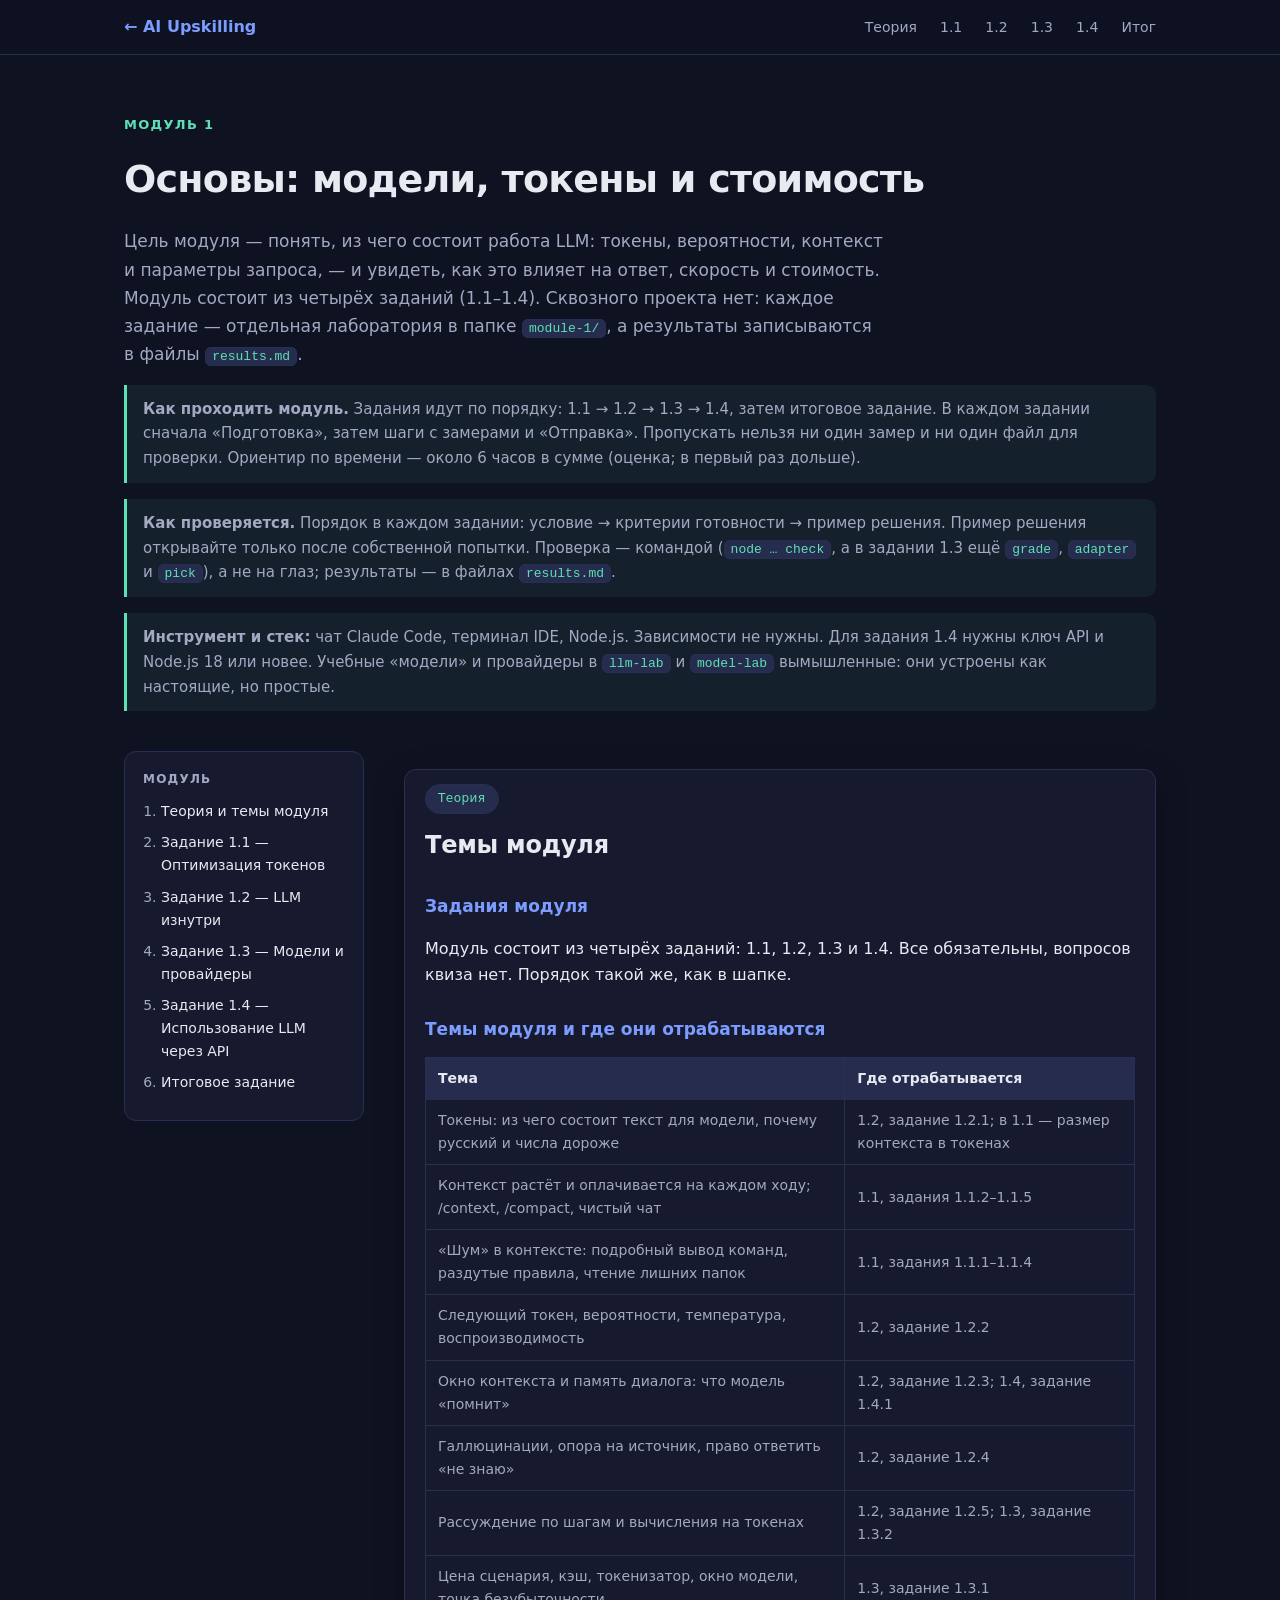
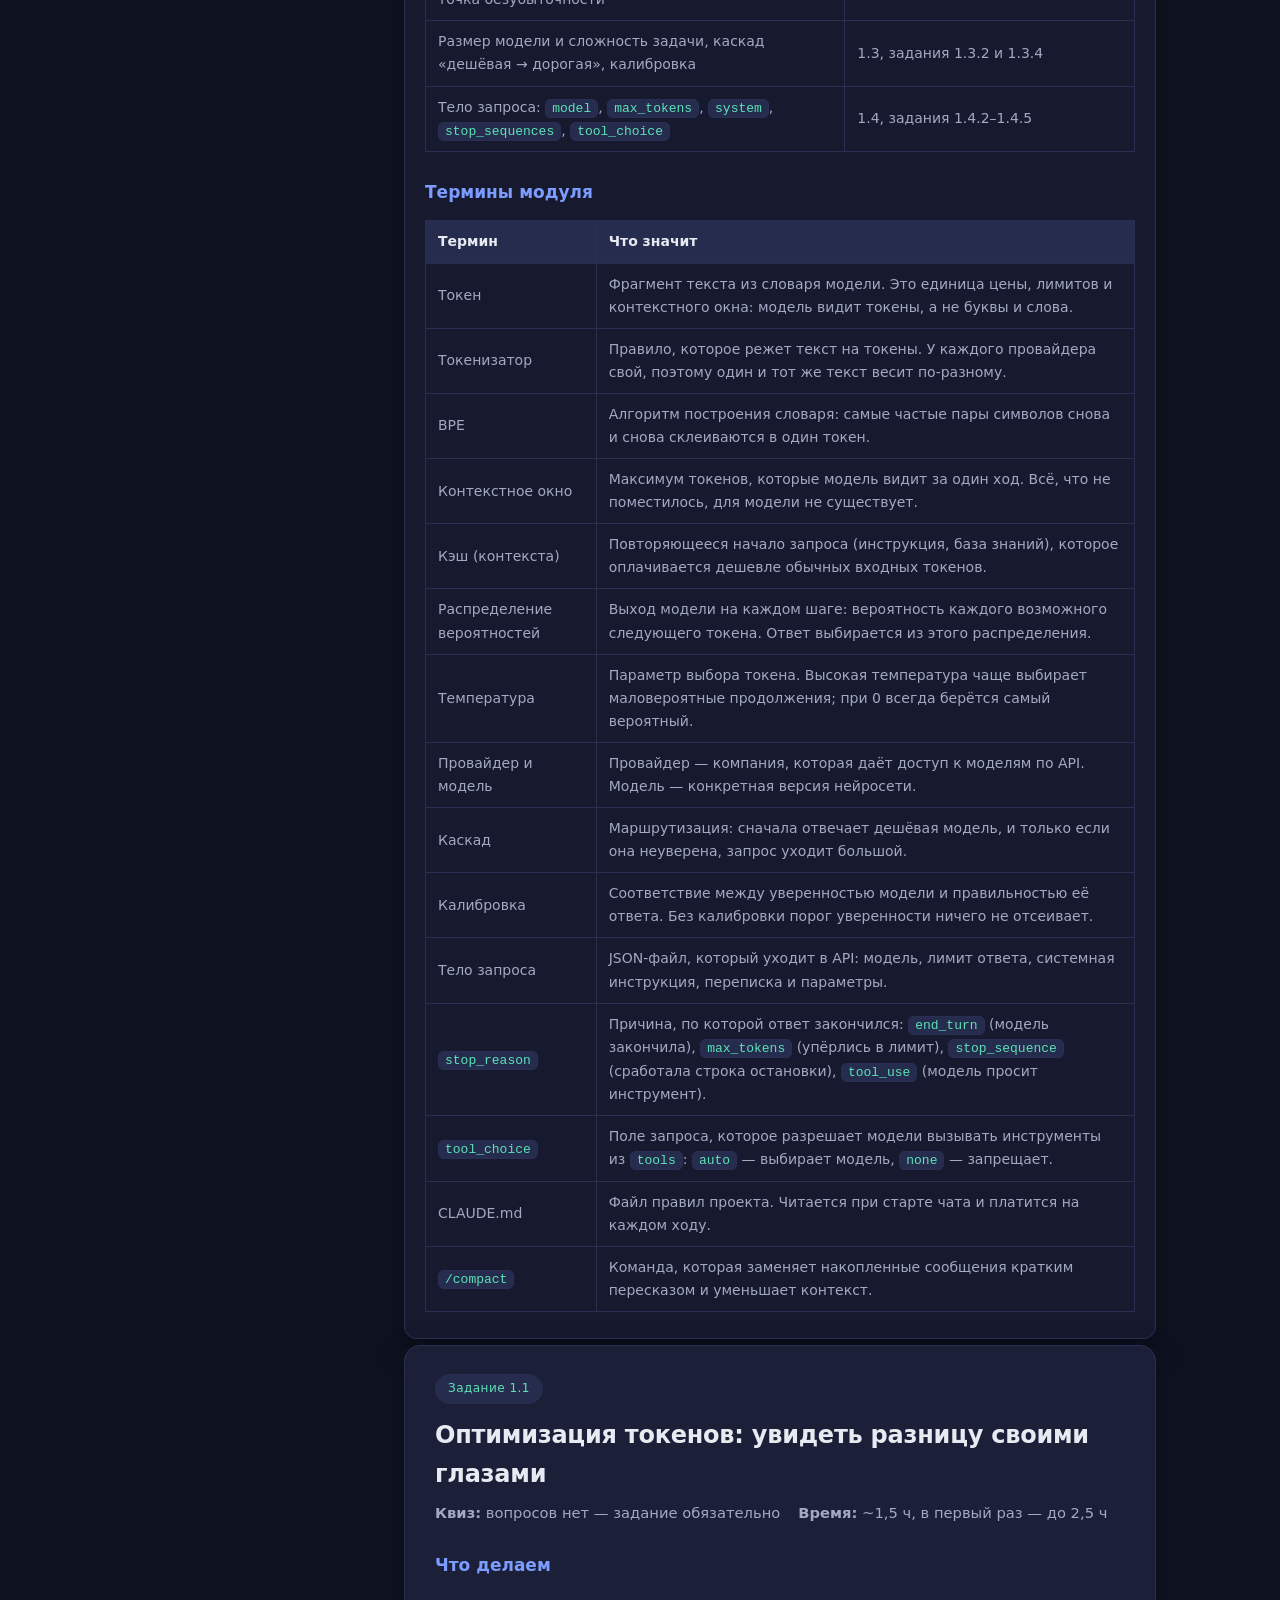
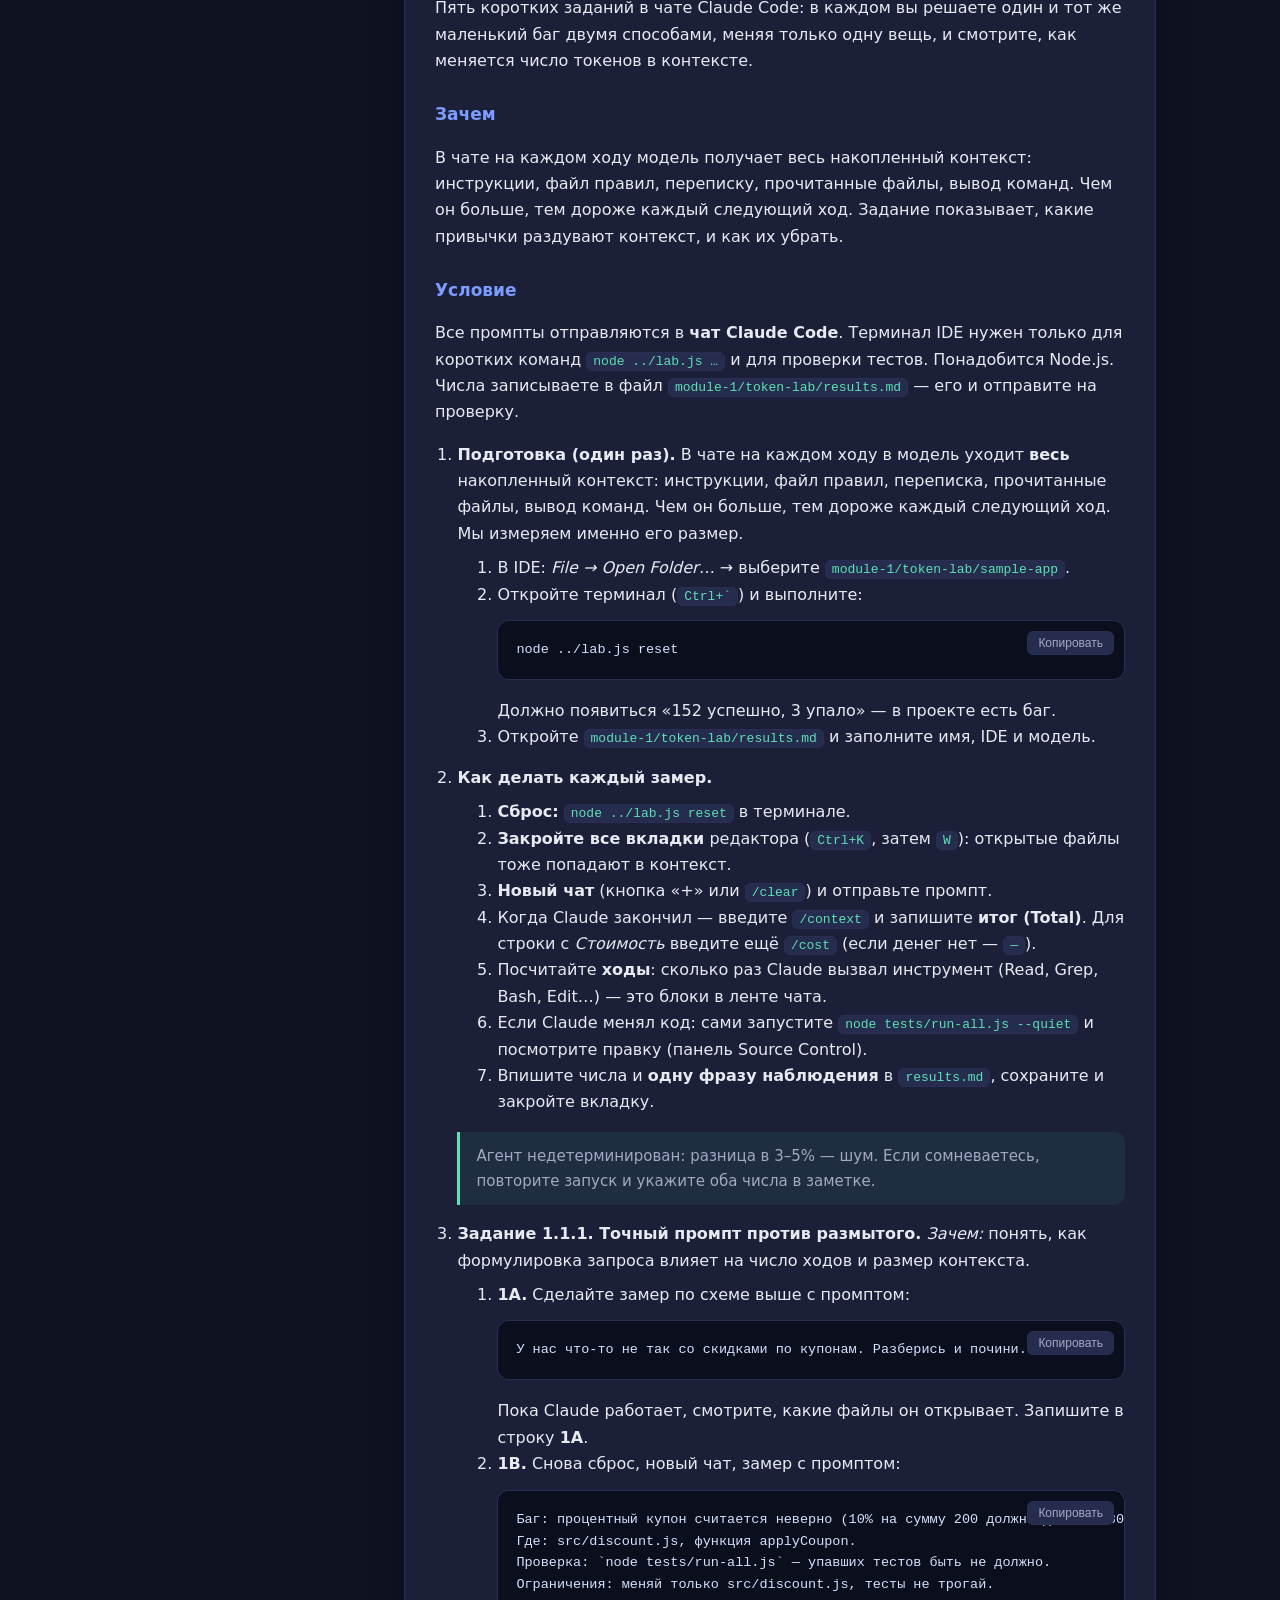
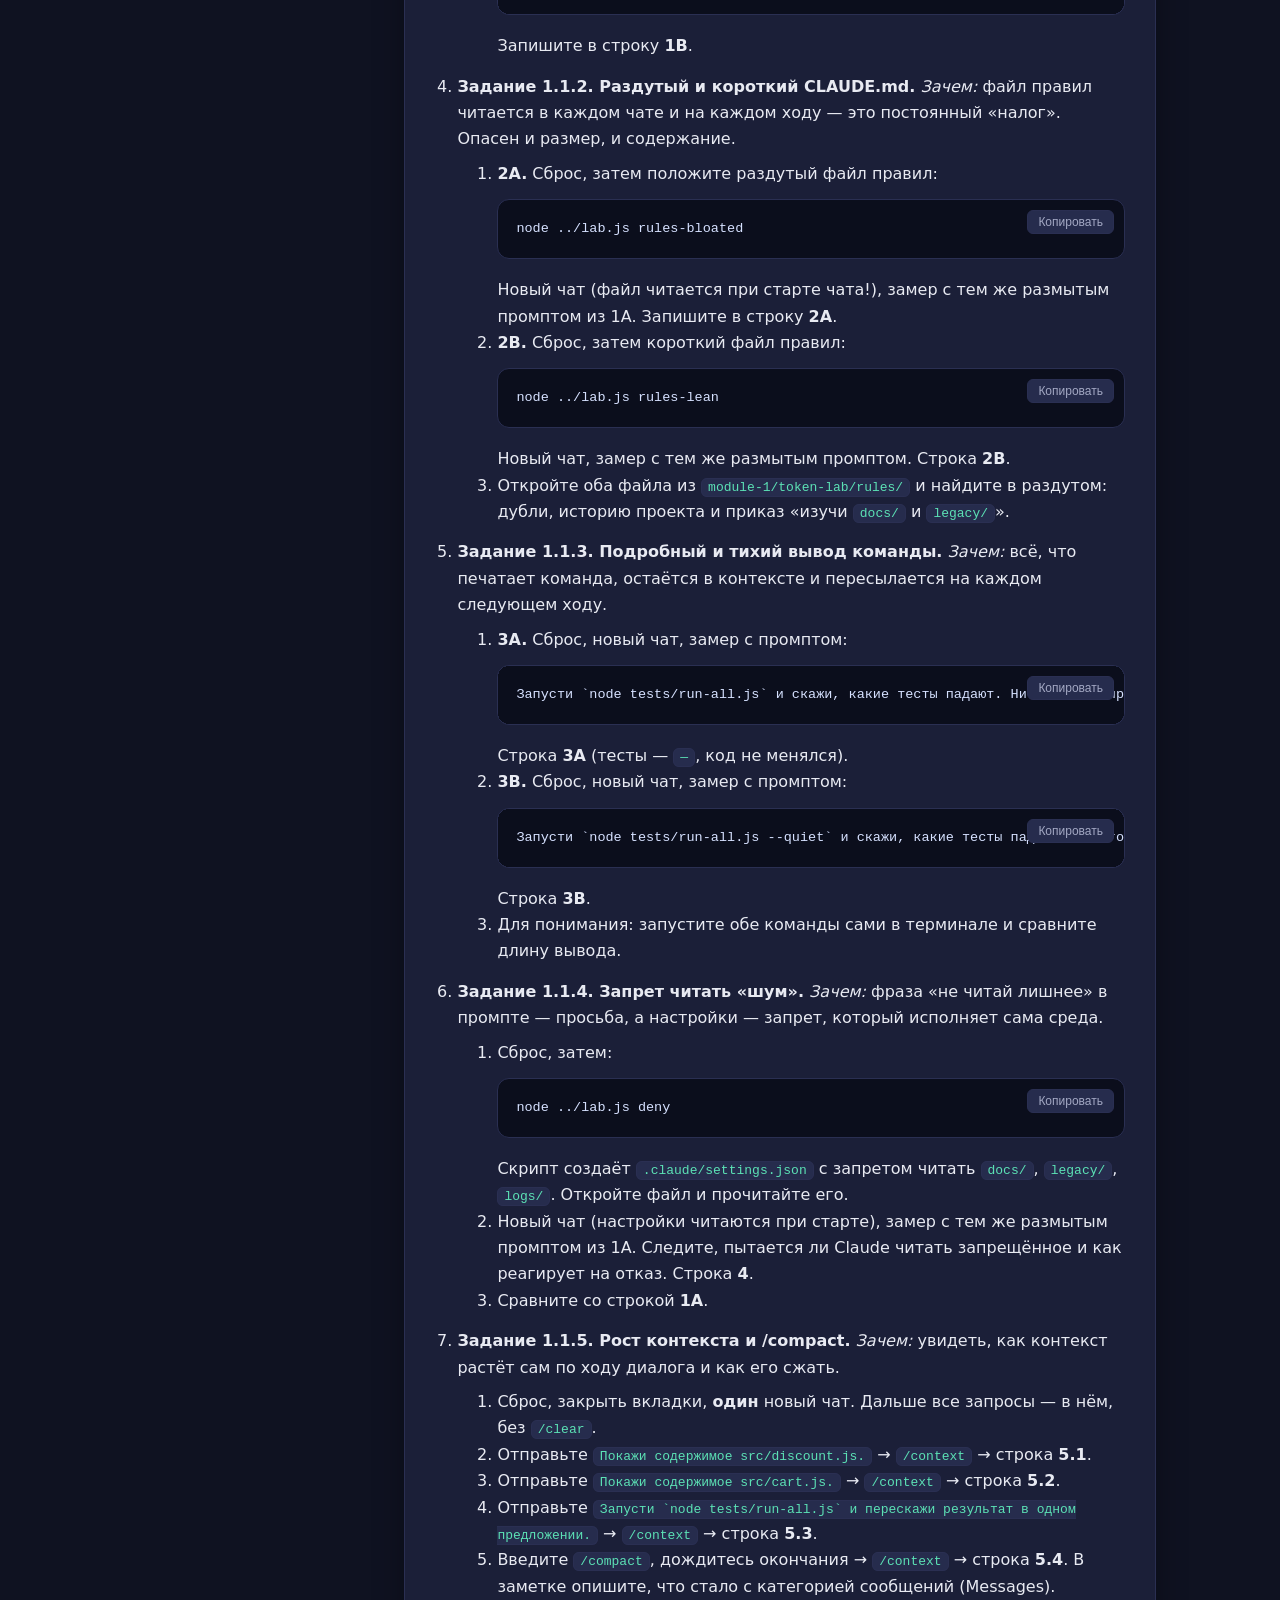
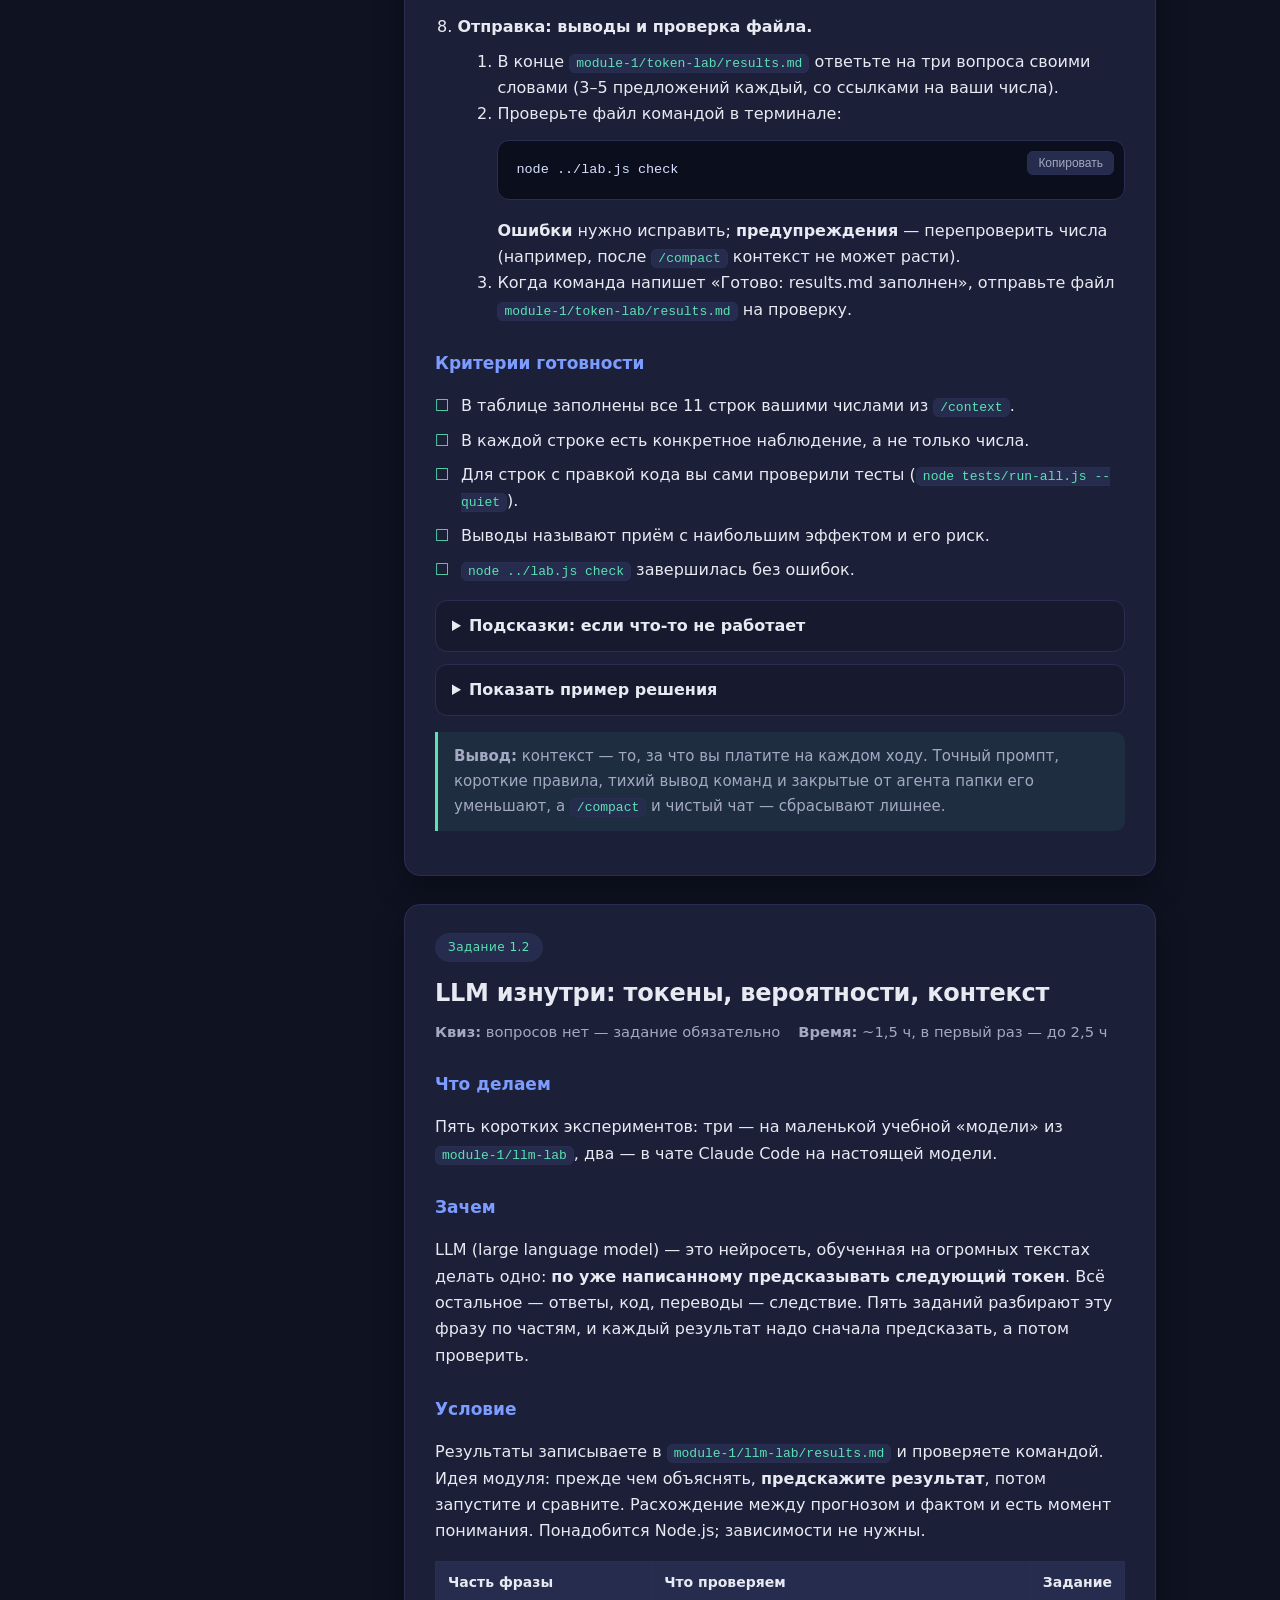
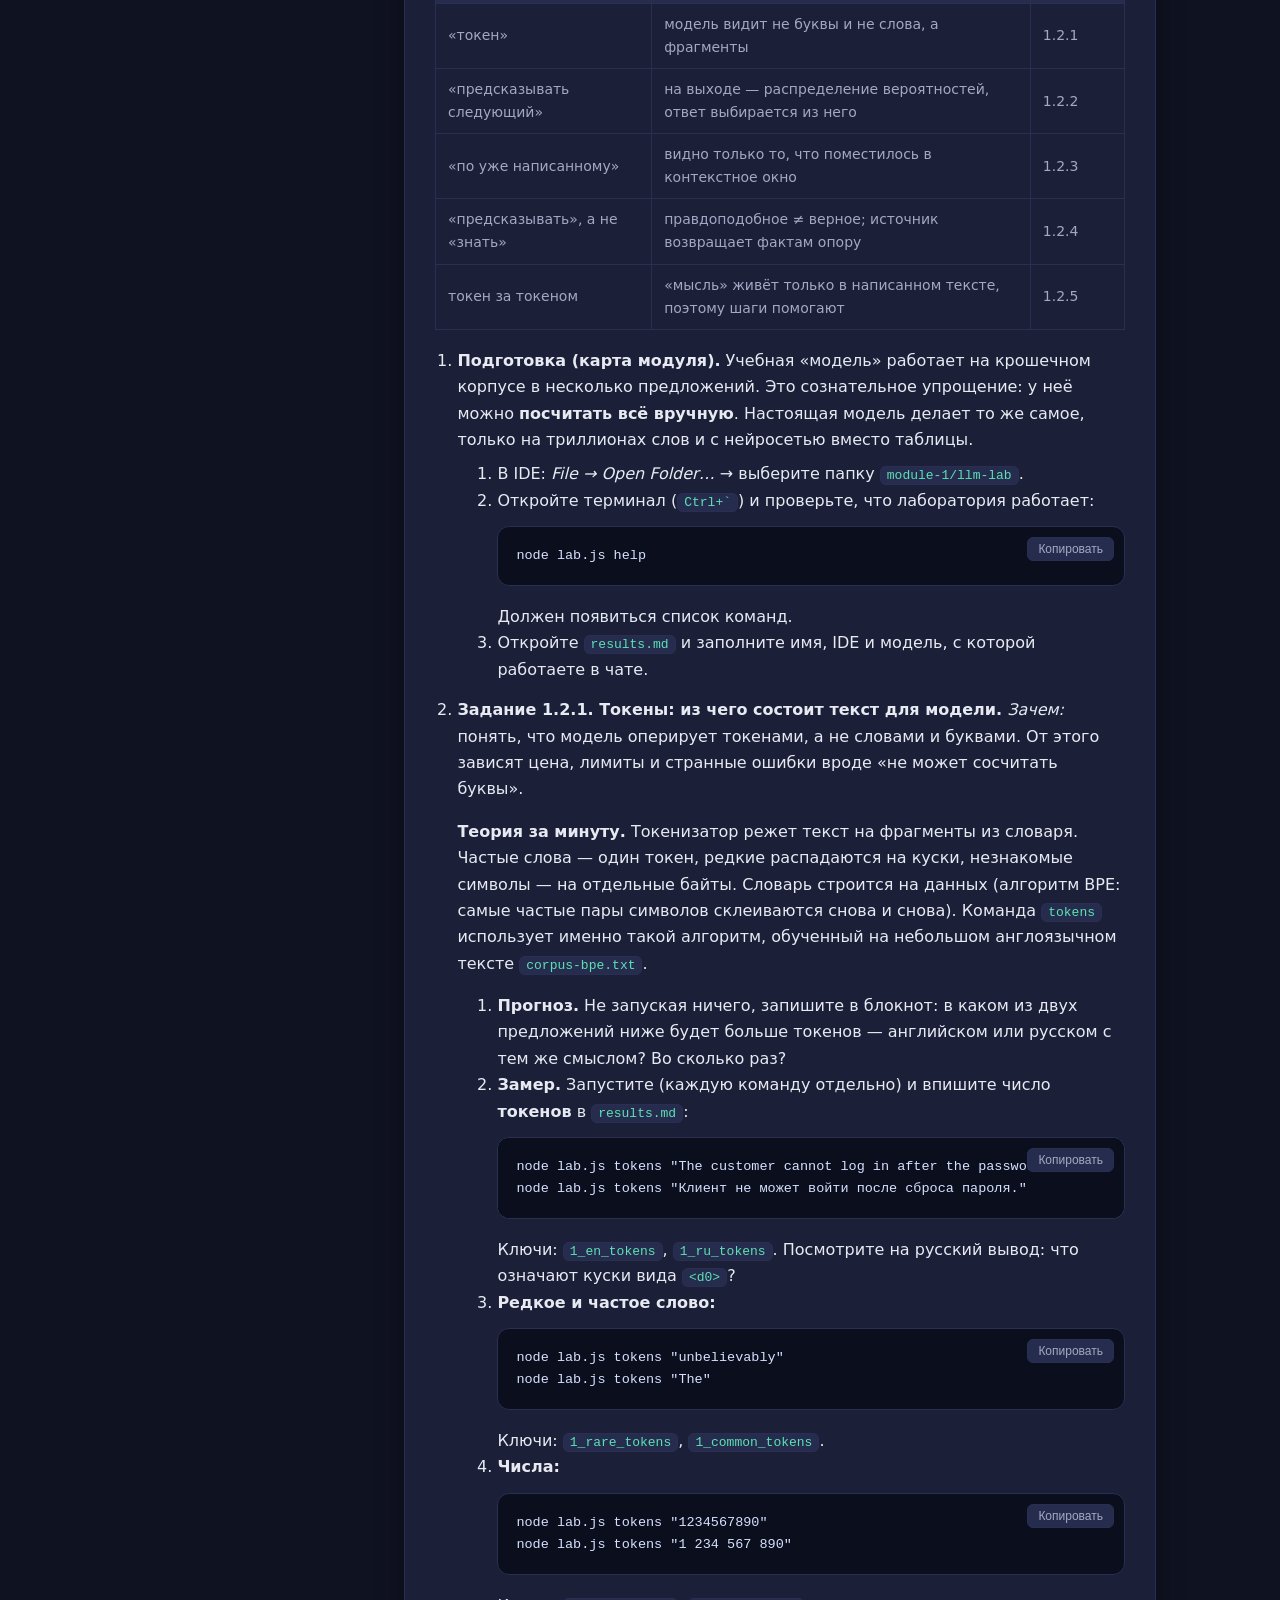
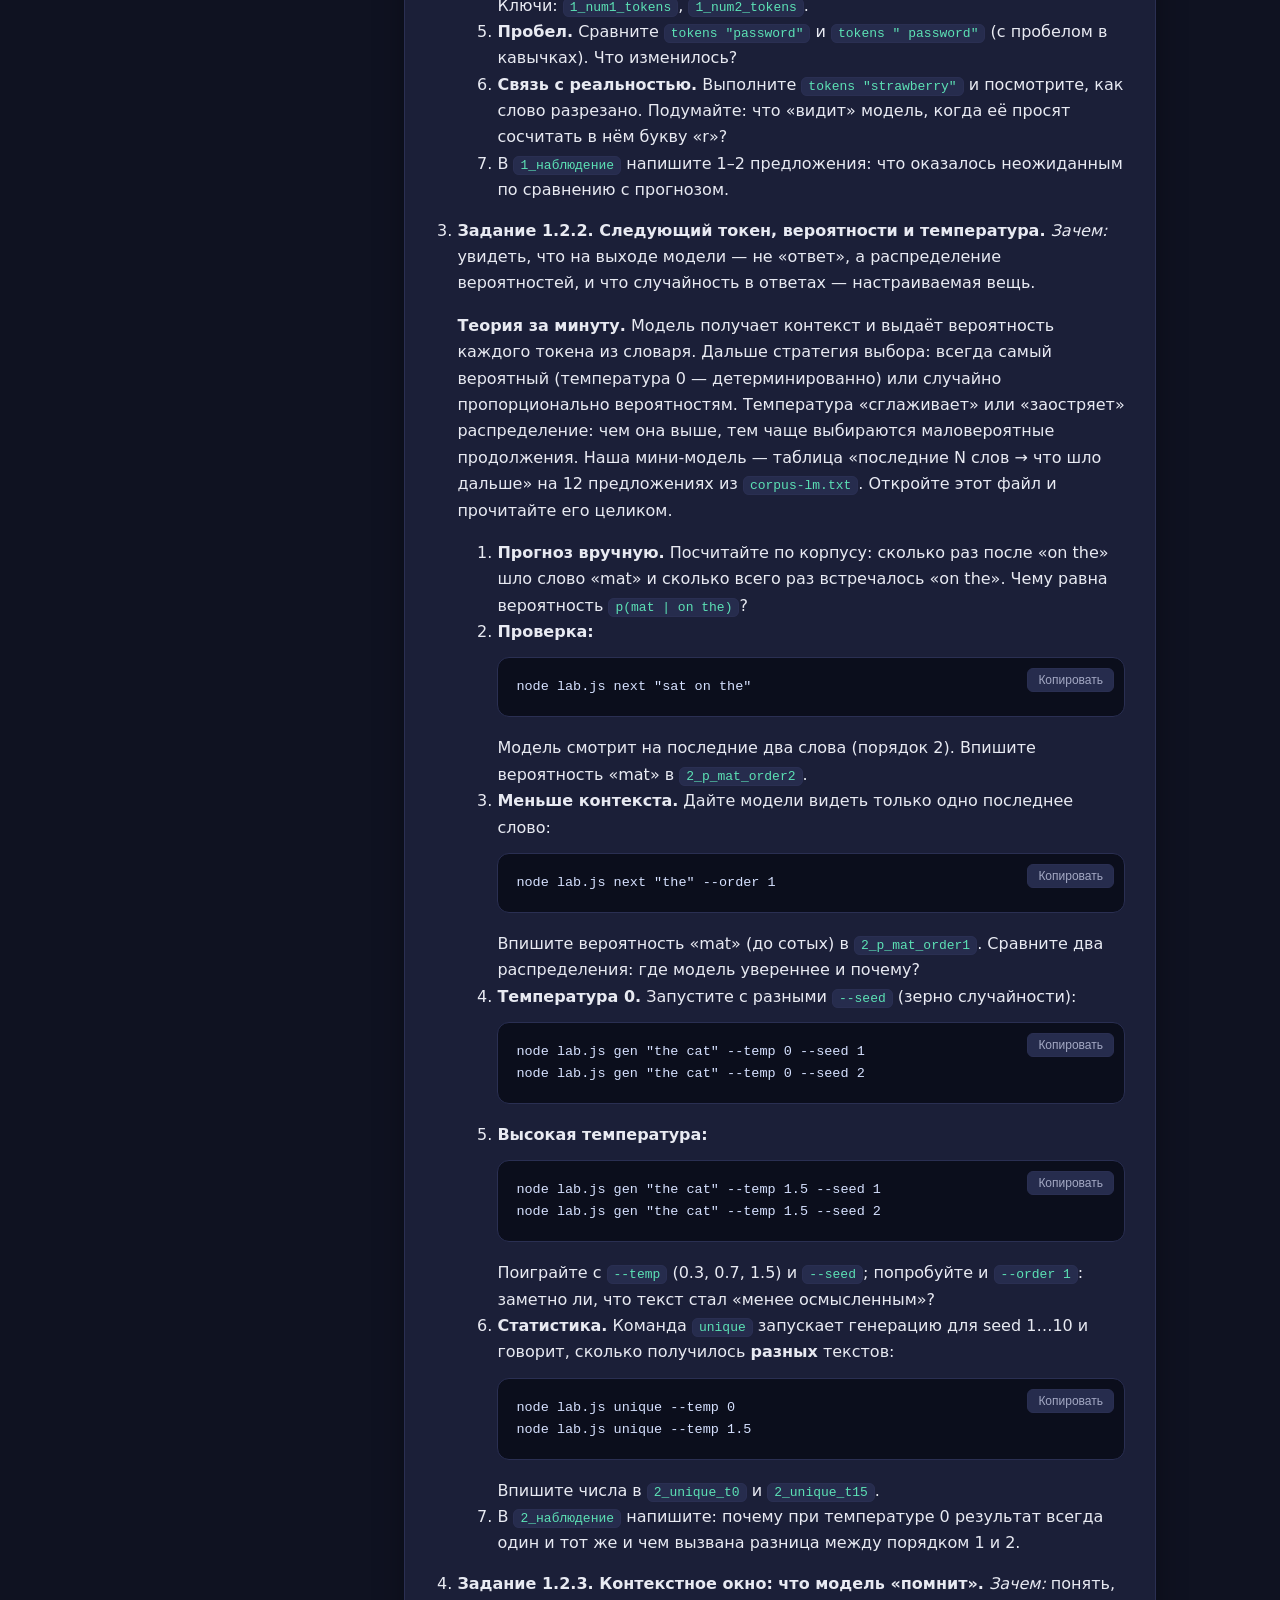
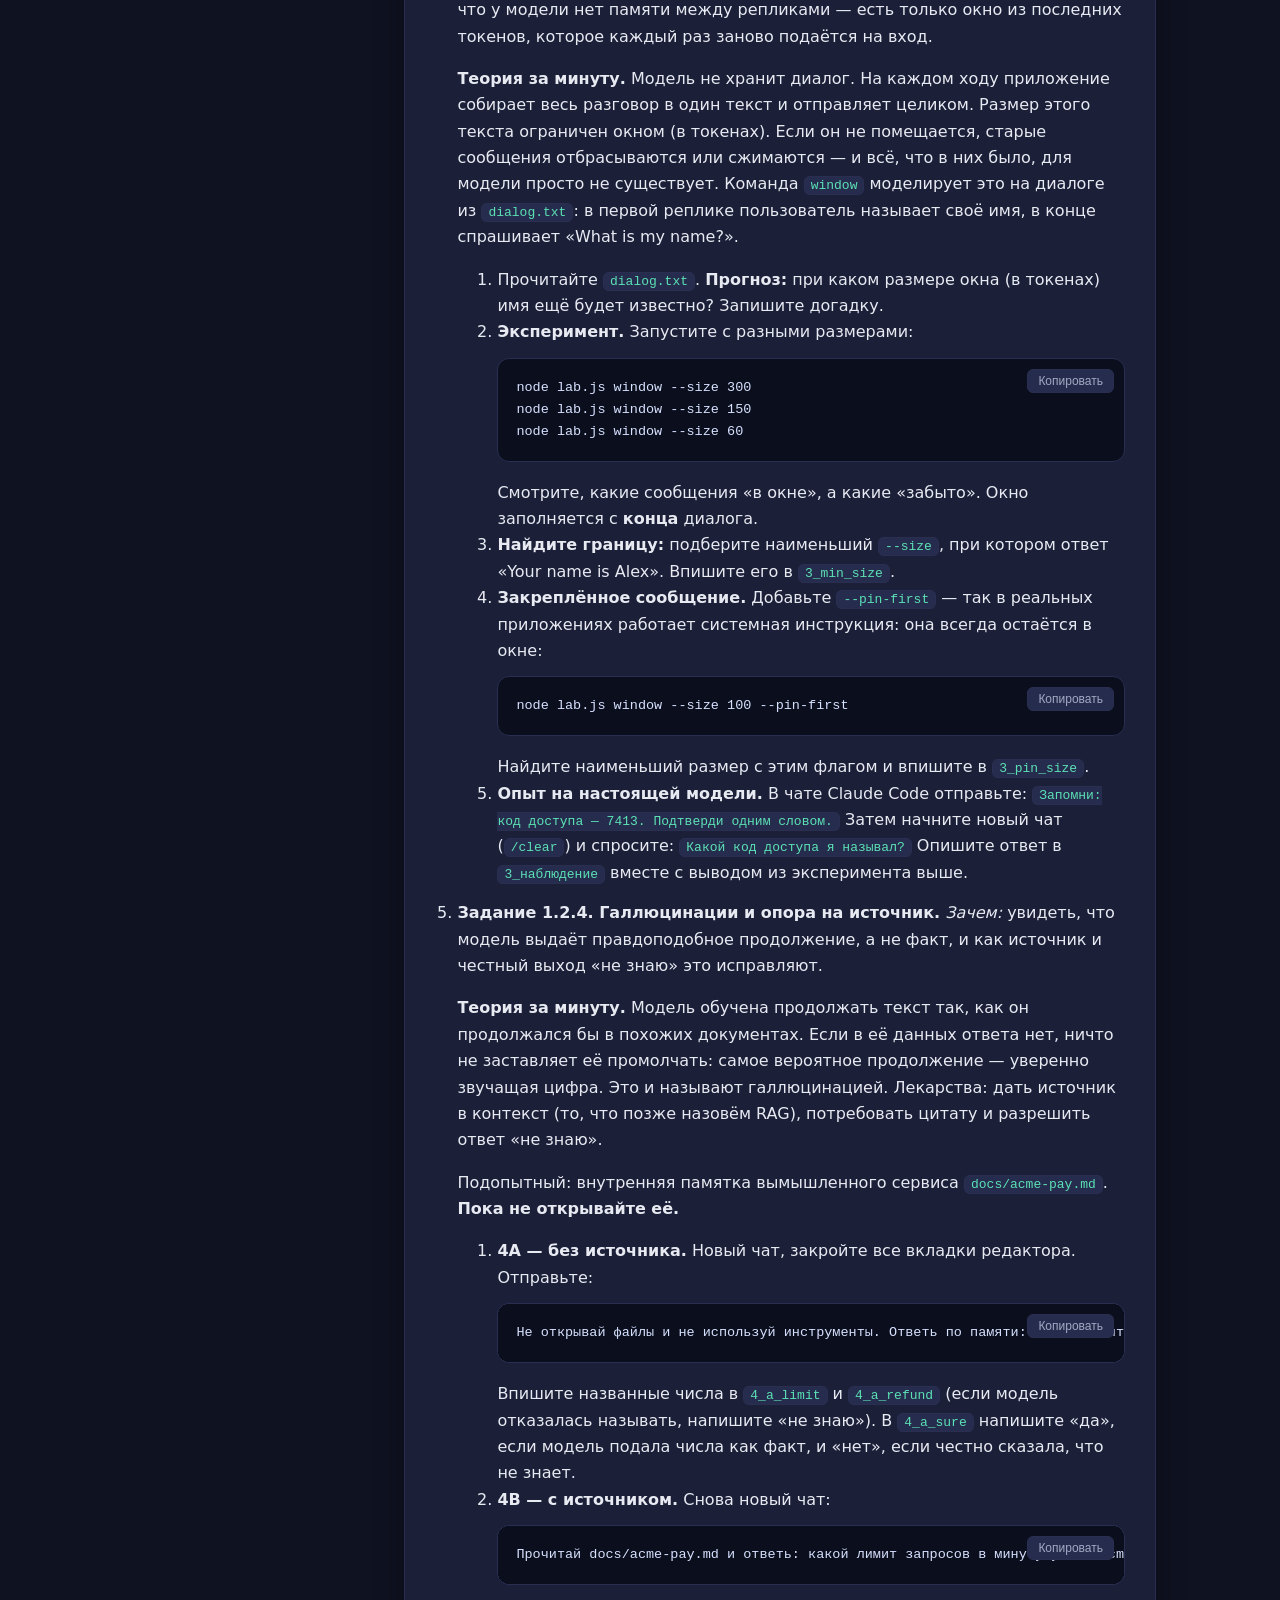
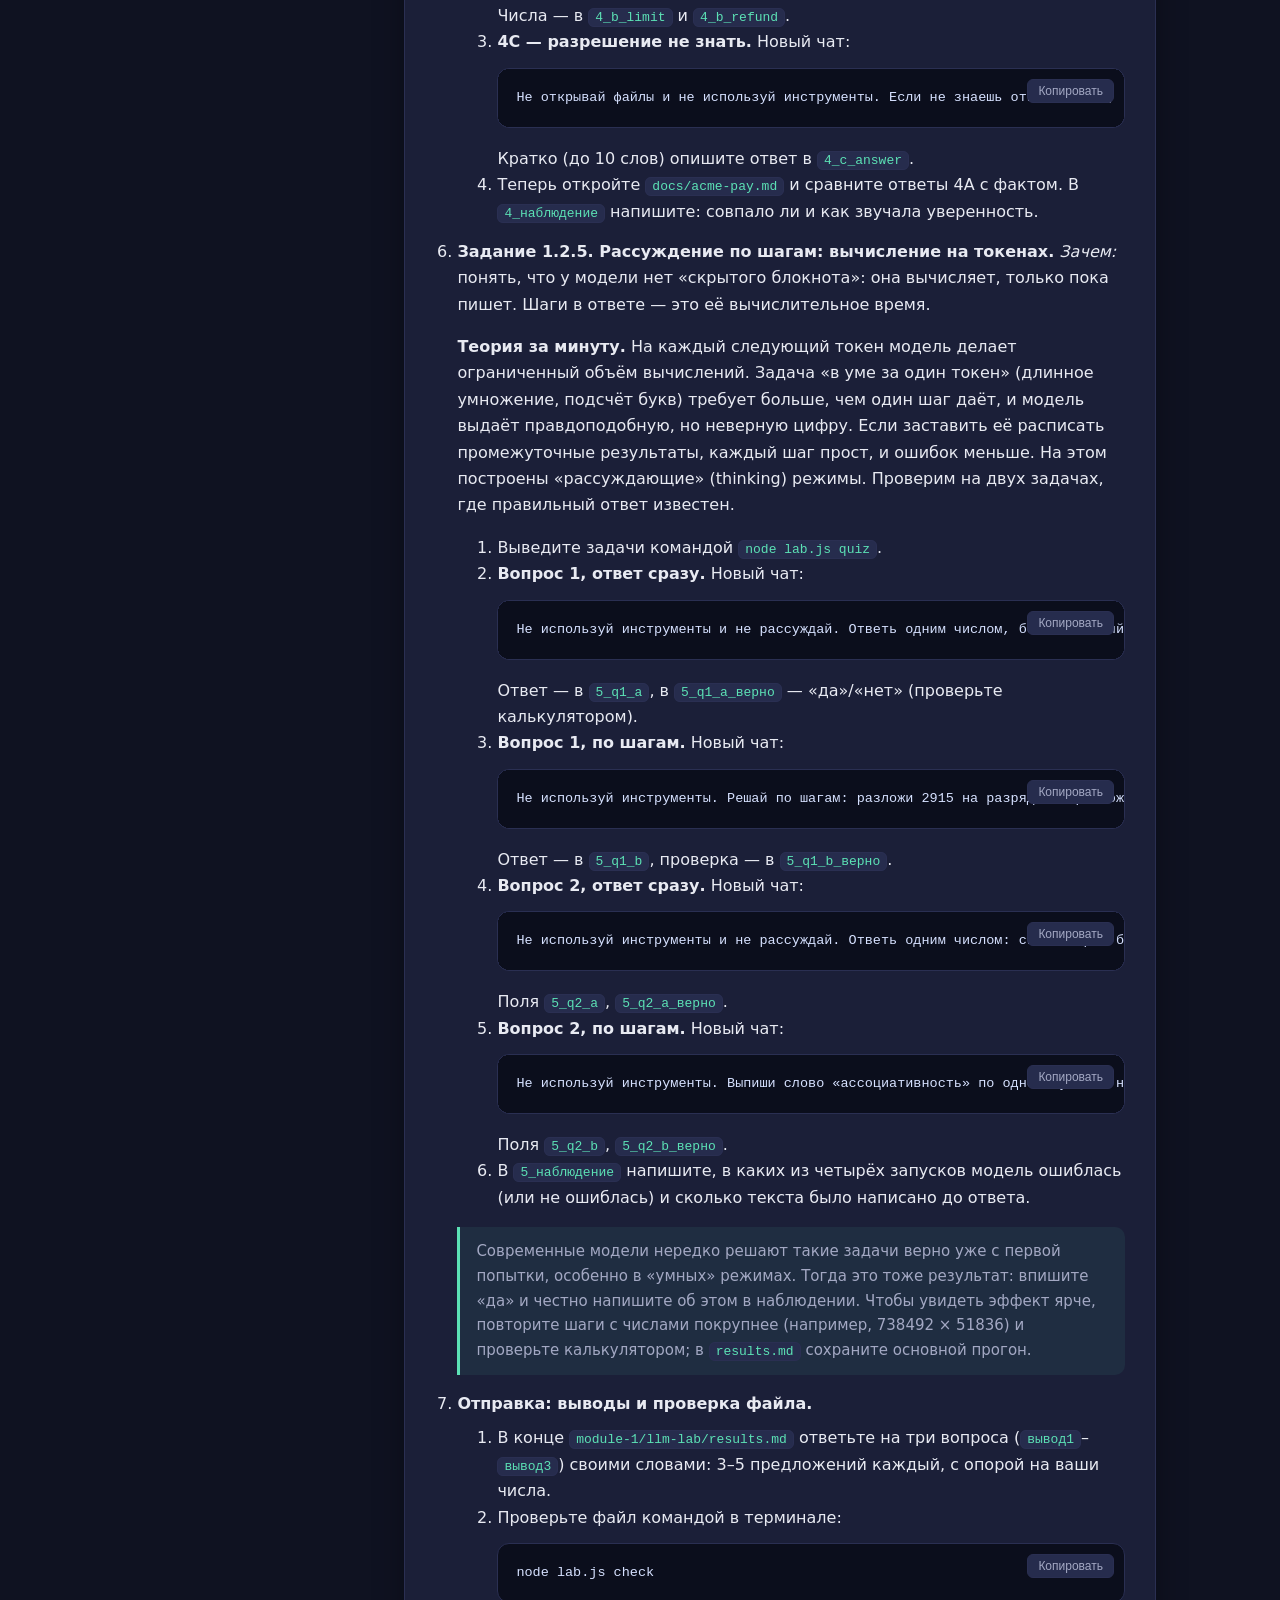
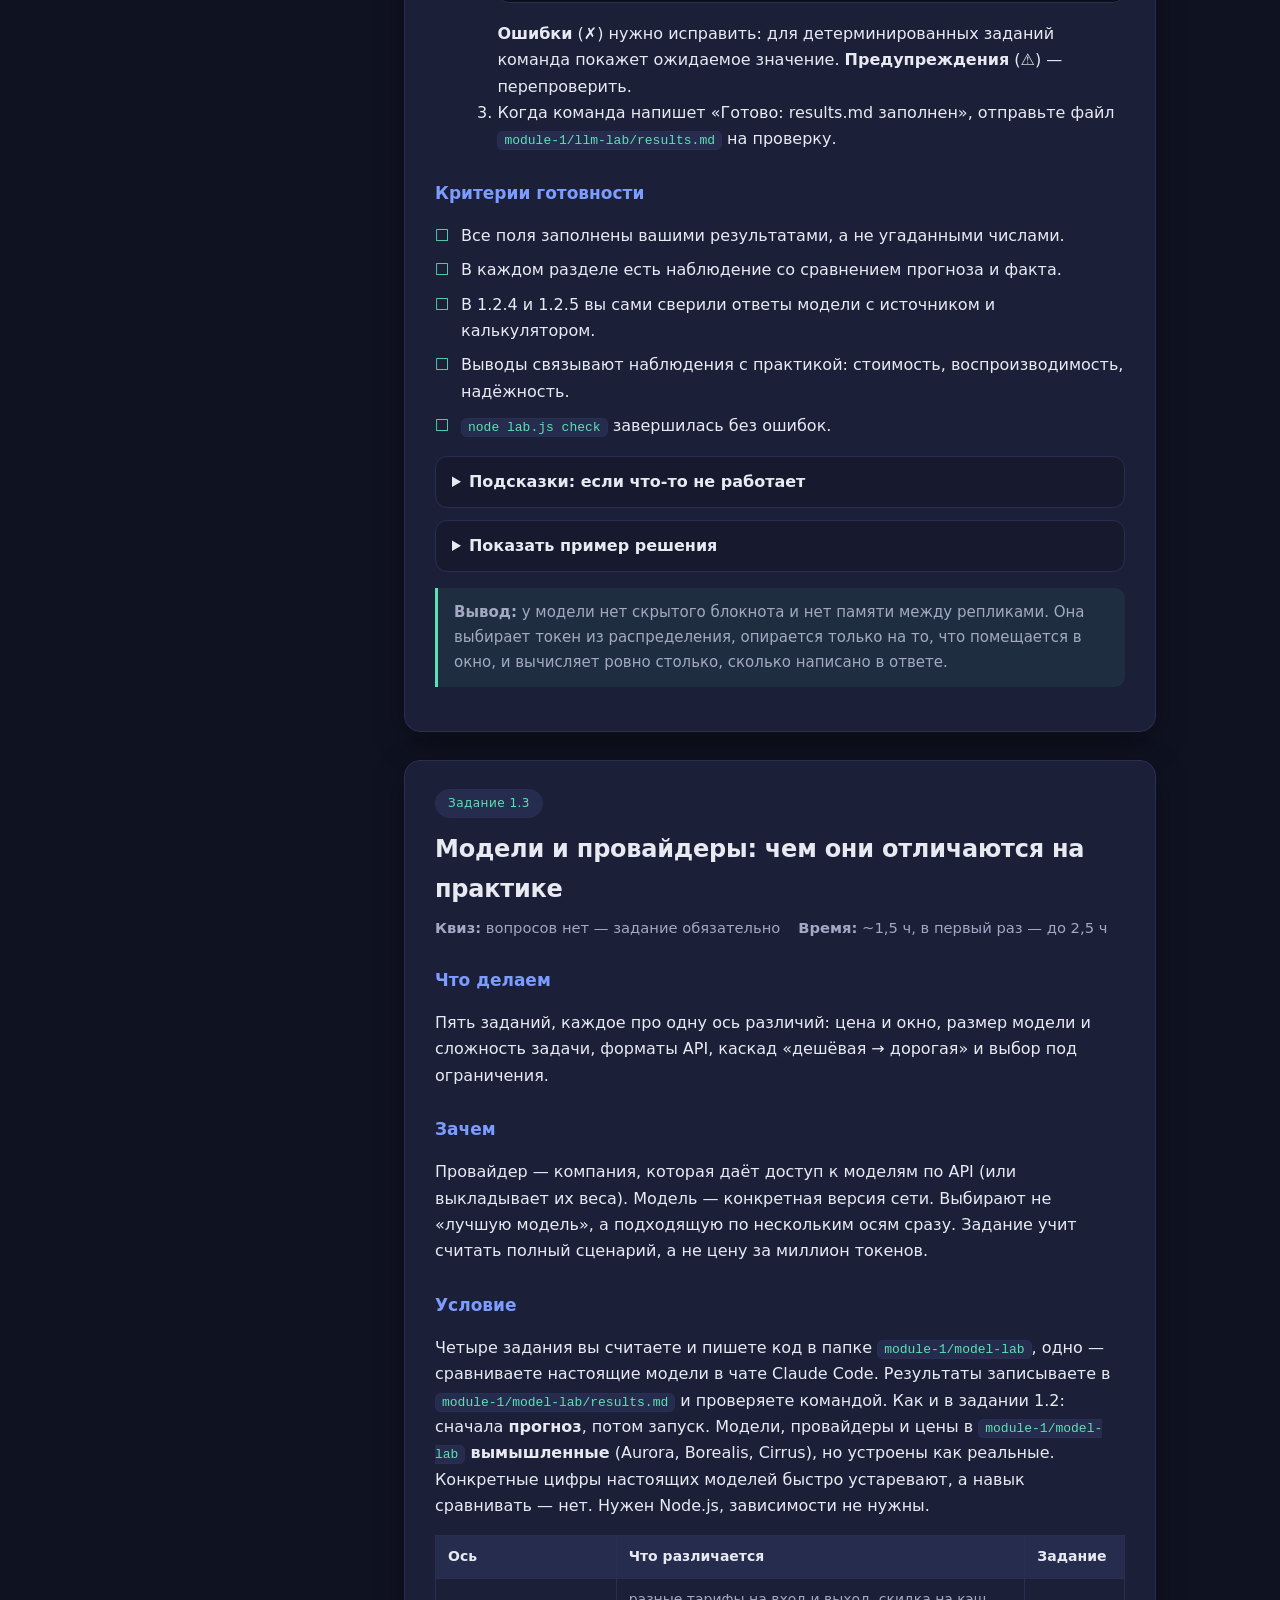
==== commit b80f8fa5: "module-1" ====
--- a/module1.html
+++ b/module1.html
@@ -1,713 +1,913 @@
 <!doctype html>
 <html lang="ru">
   <head>
-    <meta charset="UTF-8" />
-    <meta name="viewport" content="width=device-width, initial-scale=1.0" />
+    <meta charset="UTF-8">
+    <meta name="viewport" content="width=device-width, initial-scale=1.0">
     <title>Модуль 1 — Основы: модели, токены и стоимость</title>
-    <link rel="stylesheet" href="styles.css" />
+    <link rel="stylesheet" href="styles.css">
   </head>
   <body>
     <div class="topbar">
       <div class="container">
         <span class="brand"><a href="index.html">← AI Upskilling</a></span>
         <nav>
-          <a href="#m9">9. Токены</a>
-          <a href="#m10">10. LLM изнутри</a>
-          <a href="#m11">11. Модели и провайдеры</a>
-          <a href="#m12">12. API</a>
+          <a href="#theory">Теория</a>
+          <a href="#t1">1.1</a>
+          <a href="#t2">1.2</a>
+          <a href="#t3">1.3</a>
+          <a href="#t4">1.4</a>
+          <a href="#final">Итог</a>
         </nav>
       </div>
     </div>
 
     <div class="container">
+      <!-- 1. ШАПКА: цель в одном абзаце, что строим, как проходить и проверять -->
       <section class="module-hero">
         <span class="num">Модуль 1</span>
         <h1>Основы: модели, токены и стоимость</h1>
         <p>
-          Модуль 1 состоит из четырёх заданий — это модули 9, 10, 11 и 12
-          целиком. Каждое задание проходит по своим шагам: читаете теорию,
-          выполняете практику и отправляете файл с результатами на проверку.
+          Цель модуля — понять, из чего состоит работа LLM: токены, вероятности,
+          контекст и параметры запроса, — и увидеть, как это влияет на ответ,
+          скорость и стоимость. Модуль состоит из четырёх заданий (1.1–1.4). Сквозного проекта нет: каждое задание —
+          отдельная лаборатория в папке <code>module-1/</code>, а результаты
+          записываются в файлы <code>results.md</code>.
         </p>
         <div class="note">
-          Задания используют разные инструменты: чат Claude Code, терминал,
-          Node.js и HTTP-запросы к API. Требования к окружению указаны в шагах
-          «Подготовка» каждого задания.
+          <b>Как проходить модуль.</b> Задания идут по порядку: 1.1 → 1.2 → 1.3
+          → 1.4, затем итоговое задание. В каждом задании сначала «Подготовка»,
+          затем шаги с замерами и «Отправка». Пропускать нельзя ни один замер и
+          ни один файл для проверки. Ориентир по времени — около 6 часов в сумме
+          (оценка; в первый раз дольше).
+        </div>
+        <div class="note">
+          <b>Как проверяется.</b> Порядок в каждом задании: условие → критерии
+          готовности → пример решения. Пример решения открывайте только после
+          собственной попытки. Проверка — командой (<code>node … check</code>, а в
+          задании 1.3 ещё <code>grade</code>, <code>adapter</code> и <code>pick</code>),
+          а не на глаз; результаты — в файлах <code>results.md</code>.
+        </div>
+        <div class="note">
+          <b>Инструмент и стек:</b> чат Claude Code, терминал IDE, Node.js.
+          Зависимости не нужны. Для задания 1.4 нужны ключ API и Node.js 18 или
+          новее. Учебные «модели» и провайдеры в <code>llm-lab</code> и
+          <code>model-lab</code> вымышленные: они устроены как настоящие, но
+          простые.
         </div>
       </section>
 
       <div class="layout">
         <aside class="toc">
-          <h4>Задания модуля</h4>
-          <ol>
-            <li><a href="#m9">Оптимизация токенов: увидеть разницу своими глазами</a></li>
-            <li><a href="#m10">LLM изнутри: токены, вероятности, контекст</a></li>
-            <li><a href="#m11">Модели и провайдеры: чем они отличаются на практике</a></li>
-            <li><a href="#m12">Использование LLM через API: как параметры запроса меняют ответ</a></li>
+          <h4>Модуль</h4>
+          <ol class="plain">
+            <li><a href="#theory">Теория и темы модуля</a></li>
+            <li><a href="#t1">Задание 1.1 — Оптимизация токенов</a></li>
+            <li><a href="#t2">Задание 1.2 — LLM изнутри</a></li>
+            <li><a href="#t3">Задание 1.3 — Модели и провайдеры</a></li>
+            <li><a href="#t4">Задание 1.4 — Использование LLM через API</a></li>
+            <li><a href="#final">Итоговое задание</a></li>
           </ol>
         </aside>
 
         <main>
-
-          <!-- MODULE 9 -->
-          <section class="module-block">
-            <article class="task module-head" id="m9">
-              <span class="chip">Модуль 9</span>
-              <h2>Оптимизация токенов: увидеть разницу своими глазами</h2>
+          <!-- 2. ТЕОРИЯ: задания, темы, термины -->
+          <article class="task theory" id="theory">
+            <span class="chip">Теория</span>
+            <h2>Темы модуля</h2>
+
+            <h3>Задания модуля</h3>
             <p>
-            Пять коротких заданий в чате Claude Code. В каждом вы решаете один и
-            тот же маленький баг двумя способами, меняя только одну вещь, и
-            смотрите, как меняется число токенов в контексте. Числа записываете в
-            файл <code>module-1/token-lab/results.md</code> — его и отправите на проверку.
+              Модуль состоит из четырёх заданий: 1.1, 1.2, 1.3 и 1.4. Все
+              обязательны, вопросов квиза нет. Порядок такой же, как в шапке.
             </p>
-            <div class="note">
-            Все промпты отправляются в <b>чат Claude Code</b>. Терминал IDE нужен
-            только для коротких команд <code>node ../lab.js …</code> и для
-            проверки тестов. Понадобится Node.js.
+
+            <h3>Темы модуля и где они отрабатываются</h3>
+            <table>
+              <tbody><tr>
+                <th>Тема</th>
+                <th>Где отрабатывается</th>
+              </tr>
+              <tr>
+                <td>Токены: из чего состоит текст для модели, почему русский и числа дороже</td>
+                <td>1.2, задание 1.2.1; в 1.1 — размер контекста в токенах</td>
+              </tr>
+              <tr>
+                <td>Контекст растёт и оплачивается на каждом ходу; /context, /compact, чистый чат</td>
+                <td>1.1, задания 1.1.2–1.1.5</td>
+              </tr>
+              <tr>
+                <td>«Шум» в контексте: подробный вывод команд, раздутые правила, чтение лишних папок</td>
+                <td>1.1, задания 1.1.1–1.1.4</td>
+              </tr>
+              <tr>
+                <td>Следующий токен, вероятности, температура, воспроизводимость</td>
+                <td>1.2, задание 1.2.2</td>
+              </tr>
+              <tr>
+                <td>Окно контекста и память диалога: что модель «помнит»</td>
+                <td>1.2, задание 1.2.3; 1.4, задание 1.4.1</td>
+              </tr>
+              <tr>
+                <td>Галлюцинации, опора на источник, право ответить «не знаю»</td>
+                <td>1.2, задание 1.2.4</td>
+              </tr>
+              <tr>
+                <td>Рассуждение по шагам и вычисления на токенах</td>
+                <td>1.2, задание 1.2.5; 1.3, задание 1.3.2</td>
+              </tr>
+              <tr>
+                <td>Цена сценария, кэш, токенизатор, окно модели, точка безубыточности</td>
+                <td>1.3, задание 1.3.1</td>
+              </tr>
+              <tr>
+                <td>Размер модели и сложность задачи, каскад «дешёвая → дорогая», калибровка</td>
+                <td>1.3, задания 1.3.2 и 1.3.4</td>
+              </tr>
+              <tr>
+                <td>Тело запроса: <code>model</code>, <code>max_tokens</code>, <code>system</code>, <code>stop_sequences</code>, <code>tool_choice</code></td>
+                <td>1.4, задания 1.4.2–1.4.5</td>
+              </tr>
+            </tbody></table>
+
+            <!-- Термины: только слова, которые встречаются ниже без объяснения -->
+            <h3>Термины модуля</h3>
+            <table>
+              <tbody><tr>
+                <th>Термин</th>
+                <th>Что значит</th>
+              </tr>
+              <tr>
+                <td>Токен</td>
+                <td>Фрагмент текста из словаря модели. Это единица цены, лимитов и контекстного окна: модель видит токены, а не буквы и слова.</td>
+              </tr>
+              <tr>
+                <td>Токенизатор</td>
+                <td>Правило, которое режет текст на токены. У каждого провайдера свой, поэтому один и тот же текст весит по-разному.</td>
+              </tr>
+              <tr>
+                <td>BPE</td>
+                <td>Алгоритм построения словаря: самые частые пары символов снова и снова склеиваются в один токен.</td>
+              </tr>
+              <tr>
+                <td>Контекстное окно</td>
+                <td>Максимум токенов, которые модель видит за один ход. Всё, что не поместилось, для модели не существует.</td>
+              </tr>
+              <tr>
+                <td>Кэш (контекста)</td>
+                <td>Повторяющееся начало запроса (инструкция, база знаний), которое оплачивается дешевле обычных входных токенов.</td>
+              </tr>
+              <tr>
+                <td>Распределение вероятностей</td>
+                <td>Выход модели на каждом шаге: вероятность каждого возможного следующего токена. Ответ выбирается из этого распределения.</td>
+              </tr>
+              <tr>
+                <td>Температура</td>
+                <td>Параметр выбора токена. Высокая температура чаще выбирает маловероятные продолжения; при 0 всегда берётся самый вероятный.</td>
+              </tr>
+              <tr>
+                <td>Провайдер и модель</td>
+                <td>Провайдер — компания, которая даёт доступ к моделям по API. Модель — конкретная версия нейросети.</td>
+              </tr>
+              <tr>
+                <td>Каскад</td>
+                <td>Маршрутизация: сначала отвечает дешёвая модель, и только если она неуверена, запрос уходит большой.</td>
+              </tr>
+              <tr>
+                <td>Калибровка</td>
+                <td>Соответствие между уверенностью модели и правильностью её ответа. Без калибровки порог уверенности ничего не отсеивает.</td>
+              </tr>
+              <tr>
+                <td>Тело запроса</td>
+                <td>JSON-файл, который уходит в API: модель, лимит ответа, системная инструкция, переписка и параметры.</td>
+              </tr>
+              <tr>
+                <td><code>stop_reason</code></td>
+                <td>Причина, по которой ответ закончился: <code>end_turn</code> (модель закончила), <code>max_tokens</code> (упёрлись в лимит), <code>stop_sequence</code> (сработала строка остановки), <code>tool_use</code> (модель просит инструмент).</td>
+              </tr>
+              <tr>
+                <td><code>tool_choice</code></td>
+                <td>Поле запроса, которое разрешает модели вызывать инструменты из <code>tools</code>: <code>auto</code> — выбирает модель, <code>none</code> — запрещает.</td>
+              </tr>
+              <tr>
+                <td>CLAUDE.md</td>
+                <td>Файл правил проекта. Читается при старте чата и платится на каждом ходу.</td>
+              </tr>
+              <tr>
+                <td><code>/compact</code></td>
+                <td>Команда, которая заменяет накопленные сообщения кратким пересказом и уменьшает контекст.</td>
+              </tr>
+            </tbody></table>
+          </article>
+
+          <!-- 4. ЗАДАНИЕ 1.1 -->
+          <article class="task" id="t1">
+            <span class="chip">Задание 1.1</span>
+            <h2>Оптимизация токенов: увидеть разницу своими глазами</h2>
+            <div class="meta">
+              <span><b>Квиз:</b> вопросов нет — задание обязательно</span>
+              <span><b>Время:</b> ~1,5 ч, в первый раз — до 2,5 ч</span>
             </div>
-            </article>
-
-<article class="task" id="m9-prep">
-            <span class="chip">Подготовка</span>
-            <h2>Один раз перед началом</h2>
-            <p>В чате на каждом ходу в модель уходит <b>весь</b> накопленный контекст: инструкции, файл правил, переписка, прочитанные файлы, вывод команд. Чем он больше, тем дороже каждый следующий ход. Мы измеряем именно его размер.</p>
-            <ol>
-              <li>В IDE: <i>File → Open Folder…</i> → выберите <code>module-1/token-lab/sample-app</code>.</li>
-              <li>Откройте терминал (<code>Ctrl+`</code>) и выполните:
-                <pre><code>node ../lab.js reset</code></pre>
-                Должно появиться «152 успешно, 3 упало» — в проекте есть баг.
-              </li>
-              <li>Откройте <code>module-1/token-lab/results.md</code> и заполните имя, IDE и модель.</li>
-            </ol>
-
-            <h3>Как делать каждый замер</h3>
-            <ol>
-              <li><b>Сброс:</b> <code>node ../lab.js reset</code> в терминале.</li>
-              <li><b>Закройте все вкладки</b> редактора (<code>Ctrl+K</code>, затем <code>W</code>): открытые файлы тоже попадают в контекст.</li>
-              <li><b>Новый чат</b> (кнопка «+» или <code>/clear</code>) и отправьте промпт.</li>
-              <li>Когда Claude закончил — введите <code>/context</code> и запишите <b>итог (Total)</b>. Для строки с <i>Стоимость</i> введите ещё <code>/cost</code> (если денег нет — <code>—</code>).</li>
-              <li>Посчитайте <b>ходы</b>: сколько раз Claude вызвал инструмент (Read, Grep, Bash, Edit…) — это блоки в ленте чата.</li>
-              <li>Если Claude менял код: сами запустите <code>node tests/run-all.js --quiet</code> и посмотрите правку (панель Source Control).</li>
-              <li>Впишите числа и <b>одну фразу наблюдения</b> в <code>results.md</code>, сохраните и закройте вкладку.</li>
-            </ol>
-            <div class="note">
-              Агент недетерминирован: разница в 3–5% — шум. Если сомневаетесь, повторите запуск и укажите оба числа в заметке.
-            </div>
-          </article>
-
-          <!-- TASK 1 -->
-          <article class="task" id="m9-t1">
-            <span class="chip">Задание 9.1</span>
-            <h2>Точный промпт против размытого</h2>
-            <div class="goal"><strong>Зачем:</strong> понять, как формулировка запроса влияет на число ходов и размер контекста.</div>
-            <ol>
-              <li><b>1A.</b> Сделайте замер по схеме выше с промптом:
-                <pre><code>У нас что-то не так со скидками по купонам. Разберись и почини.</code></pre>
-                Пока Claude работает, смотрите, какие файлы он открывает. Запишите в строку <b>1A</b>.
-              </li>
-              <li><b>1B.</b> Снова сброс, новый чат, замер с промптом:
-                <pre><code>Баг: процентный купон считается неверно (10% на сумму 200 должно давать 180).
+            <h3>Что делаем</h3>
+            <p>Пять коротких заданий в чате Claude Code: в каждом вы решаете один и тот же маленький баг двумя способами, меняя только одну вещь, и смотрите, как меняется число токенов в контексте.</p>
+
+            <h3>Зачем</h3>
+            <p>
+              В чате на каждом ходу модель получает весь накопленный контекст:
+              инструкции, файл правил, переписку, прочитанные файлы, вывод
+              команд. Чем он больше, тем дороже каждый следующий ход. Задание
+              показывает, какие привычки раздувают контекст, и как их убрать.
+            </p>
+
+            <h3>Условие</h3>
+            <p>
+              Все промпты отправляются в <b>чат Claude Code</b>. Терминал IDE
+              нужен только для коротких команд <code>node ../lab.js …</code> и
+              для проверки тестов. Понадобится Node.js. Числа записываете в файл
+              <code>module-1/token-lab/results.md</code> — его и отправите на проверку.
+            </p>
+            <ol class="cond">
+              <li>
+                <b>Подготовка (один раз).</b> В чате на каждом ходу в модель
+                уходит <b>весь</b> накопленный контекст: инструкции, файл правил,
+                переписка, прочитанные файлы, вывод команд. Чем он больше, тем
+                дороже каждый следующий ход. Мы измеряем именно его размер.
+                <ol>
+                  <li>В IDE: <i>File → Open Folder…</i> → выберите <code>module-1/token-lab/sample-app</code>.</li>
+                  <li>Откройте терминал (<code>Ctrl+`</code>) и выполните:
+                    <pre><code>node ../lab.js reset</code></pre>
+                    Должно появиться «152 успешно, 3 упало» — в проекте есть баг.
+                  </li>
+                  <li>Откройте <code>module-1/token-lab/results.md</code> и заполните имя, IDE и модель.</li>
+                </ol>
+              </li>
+              <li>
+                <b>Как делать каждый замер.</b>
+                <ol>
+                  <li><b>Сброс:</b> <code>node ../lab.js reset</code> в терминале.</li>
+                  <li><b>Закройте все вкладки</b> редактора (<code>Ctrl+K</code>, затем <code>W</code>): открытые файлы тоже попадают в контекст.</li>
+                  <li><b>Новый чат</b> (кнопка «+» или <code>/clear</code>) и отправьте промпт.</li>
+                  <li>Когда Claude закончил — введите <code>/context</code> и запишите <b>итог (Total)</b>. Для строки с <i>Стоимость</i> введите ещё <code>/cost</code> (если денег нет — <code>—</code>).</li>
+                  <li>Посчитайте <b>ходы</b>: сколько раз Claude вызвал инструмент (Read, Grep, Bash, Edit…) — это блоки в ленте чата.</li>
+                  <li>Если Claude менял код: сами запустите <code>node tests/run-all.js --quiet</code> и посмотрите правку (панель Source Control).</li>
+                  <li>Впишите числа и <b>одну фразу наблюдения</b> в <code>results.md</code>, сохраните и закройте вкладку.</li>
+                </ol>
+                <div class="note">
+                  Агент недетерминирован: разница в 3–5% — шум. Если сомневаетесь, повторите запуск и укажите оба числа в заметке.
+                </div>
+              </li>
+              <li>
+                <b>Задание 1.1.1. Точный промпт против размытого.</b>
+                <i>Зачем:</i> понять, как формулировка запроса влияет на число ходов и размер контекста.
+                <ol>
+                  <li><b>1A.</b> Сделайте замер по схеме выше с промптом:
+                    <pre><code>У нас что-то не так со скидками по купонам. Разберись и почини.</code></pre>
+                    Пока Claude работает, смотрите, какие файлы он открывает. Запишите в строку <b>1A</b>.
+                  </li>
+                  <li><b>1B.</b> Снова сброс, новый чат, замер с промптом:
+                    <pre><code>Баг: процентный купон считается неверно (10% на сумму 200 должно давать 180).
 Где: src/discount.js, функция applyCoupon.
 Проверка: `node tests/run-all.js` — упавших тестов быть не должно.
 Ограничения: меняй только src/discount.js, тесты не трогай.</code></pre>
-                Запишите в строку <b>1B</b>.
+                    Запишите в строку <b>1B</b>.
+                  </li>
+                </ol>
+              </li>
+              <li>
+                <b>Задание 1.1.2. Раздутый и короткий CLAUDE.md.</b>
+                <i>Зачем:</i> файл правил читается в каждом чате и на каждом ходу — это постоянный «налог». Опасен и размер, и содержание.
+                <ol>
+                  <li><b>2A.</b> Сброс, затем положите раздутый файл правил:
+                    <pre><code>node ../lab.js rules-bloated</code></pre>
+                    Новый чат (файл читается при старте чата!), замер с тем же размытым промптом из 1A. Запишите в строку <b>2A</b>.
+                  </li>
+                  <li><b>2B.</b> Сброс, затем короткий файл правил:
+                    <pre><code>node ../lab.js rules-lean</code></pre>
+                    Новый чат, замер с тем же размытым промптом. Строка <b>2B</b>.
+                  </li>
+                  <li>Откройте оба файла из <code>module-1/token-lab/rules/</code> и найдите в раздутом: дубли, историю проекта и приказ «изучи <code>docs/</code> и <code>legacy/</code>».</li>
+                </ol>
+              </li>
+              <li>
+                <b>Задание 1.1.3. Подробный и тихий вывод команды.</b>
+                <i>Зачем:</i> всё, что печатает команда, остаётся в контексте и пересылается на каждом следующем ходу.
+                <ol>
+                  <li><b>3A.</b> Сброс, новый чат, замер с промптом:
+                    <pre><code>Запусти `node tests/run-all.js` и скажи, какие тесты падают. Ничего не исправляй.</code></pre>
+                    Строка <b>3A</b> (тесты — <code>—</code>, код не менялся).
+                  </li>
+                  <li><b>3B.</b> Сброс, новый чат, замер с промптом:
+                    <pre><code>Запусти `node tests/run-all.js --quiet` и скажи, какие тесты падают. Ничего не исправляй.</code></pre>
+                    Строка <b>3B</b>.
+                  </li>
+                  <li>Для понимания: запустите обе команды сами в терминале и сравните длину вывода.</li>
+                </ol>
+              </li>
+              <li>
+                <b>Задание 1.1.4. Запрет читать «шум».</b>
+                <i>Зачем:</i> фраза «не читай лишнее» в промпте — просьба, а настройки — запрет, который исполняет сама среда.
+                <ol>
+                  <li>Сброс, затем:
+                    <pre><code>node ../lab.js deny</code></pre>
+                    Скрипт создаёт <code>.claude/settings.json</code> с запретом читать <code>docs/</code>, <code>legacy/</code>, <code>logs/</code>. Откройте файл и прочитайте его.
+                  </li>
+                  <li>Новый чат (настройки читаются при старте), замер с тем же размытым промптом из 1A. Следите, пытается ли Claude читать запрещённое и как реагирует на отказ. Строка <b>4</b>.</li>
+                  <li>Сравните со строкой <b>1A</b>.</li>
+                </ol>
+              </li>
+              <li>
+                <b>Задание 1.1.5. Рост контекста и /compact.</b>
+                <i>Зачем:</i> увидеть, как контекст растёт сам по ходу диалога и как его сжать.
+                <ol>
+                  <li>Сброс, закрыть вкладки, <b>один</b> новый чат. Дальше все запросы — в нём, без <code>/clear</code>.</li>
+                  <li>Отправьте <code>Покажи содержимое src/discount.js.</code> → <code>/context</code> → строка <b>5.1</b>.</li>
+                  <li>Отправьте <code>Покажи содержимое src/cart.js.</code> → <code>/context</code> → строка <b>5.2</b>.</li>
+                  <li>Отправьте <code>Запусти `node tests/run-all.js` и перескажи результат в одном предложении.</code> → <code>/context</code> → строка <b>5.3</b>.</li>
+                  <li>Введите <code>/compact</code>, дождитесь окончания → <code>/context</code> → строка <b>5.4</b>. В заметке опишите, что стало с категорией сообщений (Messages).</li>
+                </ol>
+              </li>
+              <li>
+                <b>Отправка: выводы и проверка файла.</b>
+                <ol>
+                  <li>В конце <code>module-1/token-lab/results.md</code> ответьте на три вопроса своими словами (3–5 предложений каждый, со ссылками на ваши числа).</li>
+                  <li>Проверьте файл командой в терминале:
+                    <pre><code>node ../lab.js check</code></pre>
+                    <b>Ошибки</b> нужно исправить; <b>предупреждения</b> — перепроверить числа (например, после <code>/compact</code> контекст не может расти).
+                  </li>
+                  <li>Когда команда напишет «Готово: results.md заполнен», отправьте файл <code>module-1/token-lab/results.md</code> на проверку.</li>
+                </ol>
               </li>
             </ol>
-            <div class="qa"><details><summary>Решение</summary>
-              <p><b>Правильное исправление</b> в <code>src/discount.js</code>: значение купона — проценты, поэтому <code>total - total * coupon.value / 100</code>. После него тесты: «0 упало».</p>
-              <p><b>Что вы должны увидеть:</b> в 1A Claude исследует проект — листает файлы, часто заходит в <code>docs/</code> и <code>legacy/</code>; там устаревшая заметка (<code>pricing-notes.md</code>) говорит, что <code>value</code> — доля, и это уводит по ложному следу. Ходов и контекста заметно больше. В 1B ему сразу известны файл, функция, критерий и границы — ходов 3–4 (прочитать, исправить, запустить тесты).</p>
-              <p><b>Пример заполнения</b> (числа условные, у вас будут свои): 1A — контекст 45000, ходов 11; 1B — контекст 22000, ходов 4. В «Что заметил» для 1A: «читал docs/ и legacy/, получил ложный след».</p>
-              <p><b>Вывод:</b> в промпте работают четыре вещи: где, что ожидается, как проверить, что нельзя трогать. <b>Риск:</b> точный промпт выручает, только если диагноз верен; если ошиблись с файлом, Claude может «починить» не то.</p>
-            </details></div>
-          </article>
-
-          <!-- TASK 2 -->
-          <article class="task" id="m9-t2">
-            <span class="chip">Задание 9.2</span>
-            <h2>Раздутый и короткий CLAUDE.md</h2>
-            <div class="goal"><strong>Зачем:</strong> файл правил читается в каждом чате и на каждом ходу — это постоянный «налог». Опасен и размер, и содержание.</div>
-            <ol>
-              <li><b>2A.</b> Сброс, затем положите раздутый файл правил:
-                <pre><code>node ../lab.js rules-bloated</code></pre>
-                Новый чат (файл читается при старте чата!), замер с тем же размытым промптом из 1A. Запишите в строку <b>2A</b>.
-              </li>
-              <li><b>2B.</b> Сброс, затем короткий файл правил:
-                <pre><code>node ../lab.js rules-lean</code></pre>
-                Новый чат, замер с тем же размытым промптом. Строка <b>2B</b>.
-              </li>
-              <li>Откройте оба файла из <code>module-1/token-lab/rules/</code> и найдите в раздутом: дубли, историю проекта и приказ «изучи <code>docs/</code> и <code>legacy/</code>».</li>
-            </ol>
-            <div class="qa"><details><summary>Решение</summary>
-              <p><b>Что вы должны увидеть:</b> в 2A контекст больше уже на старте (файл — это лишние сотни токенов в каждом ходу), а главное — строки «обязательно изучи docs/» и «посмотри legacy/» заставляют Claude читать эти папки, даже когда это не нужно. Ходов и контекста больше, чем в 2B и даже чем в 1A (где файла правил вообще не было). В 2B Claude получает короткую инструкцию «читай только нужные файлы» и тратит меньше.</p>
-              <p><b>Вывод:</b> каждое правило в <code>CLAUDE.md</code> платится на каждом ходу; пишите только то, что действительно меняет поведение, без дублей и истории проекта, и никогда не приказывайте «читай всё». <b>Риск:</b> слишком скупой файл может не дать Claude важных соглашений проекта — сокращайте воду, а не смысл.</p>
-            </details></div>
-          </article>
-
-          <!-- TASK 3 -->
-          <article class="task" id="m9-t3">
-            <span class="chip">Задание 9.3</span>
-            <h2>Подробный и тихий вывод команды</h2>
-            <div class="goal"><strong>Зачем:</strong> всё, что печатает команда, остаётся в контексте и пересылается на каждом следующем ходу.</div>
-            <ol>
-              <li><b>3A.</b> Сброс, новый чат, замер с промптом:
-                <pre><code>Запусти `node tests/run-all.js` и скажи, какие тесты падают. Ничего не исправляй.</code></pre>
-                Строка <b>3A</b> (тесты — <code>—</code>, код не менялся).
-              </li>
-              <li><b>3B.</b> Сброс, новый чат, замер с промптом:
-                <pre><code>Запусти `node tests/run-all.js --quiet` и скажи, какие тесты падают. Ничего не исправляй.</code></pre>
-                Строка <b>3B</b>.
-              </li>
-              <li>Для понимания: запустите обе команды сами в терминале и сравните длину вывода.</li>
-            </ol>
-            <div class="qa"><details><summary>Решение</summary>
-              <p><b>Что вы должны увидеть:</b> ответ одинаковый (падают 3 теста), но в 3A обычный запуск печатает ~150 строк «✓ …», и они остаются в контексте. В 3B — только упавшие тесты и итог. Разница в контексте — несколько тысяч токенов, и она пересылается на <b>каждом</b> следующем ходу этого чата.</p>
-              <p><b>Вывод:</b> просите у инструментов тихий режим (<code>--quiet</code>, <code>-q</code>, фильтр <code>| tail</code>) для сборок, тестов, установки пакетов. <b>Риск:</b> если вывод слишком урезан, не будет видно причину падения — тогда запустите подробный режим только для упавшего теста.</p>
-            </details></div>
-          </article>
-
-          <!-- TASK 4 -->
-          <article class="task" id="m9-t4">
-            <span class="chip">Задание 9.4</span>
-            <h2>Запрет читать «шум»</h2>
-            <div class="goal"><strong>Зачем:</strong> фраза «не читай лишнее» в промпте — просьба, а настройки — запрет, который исполняет сама среда.</div>
-            <ol>
-              <li>Сброс, затем:
-                <pre><code>node ../lab.js deny</code></pre>
-                Скрипт создаёт <code>.claude/settings.json</code> с запретом читать <code>docs/</code>, <code>legacy/</code>, <code>logs/</code>. Откройте файл и прочитайте его.
-              </li>
-              <li>Новый чат (настройки читаются при старте), замер с тем же размытым промптом из 1A. Следите, пытается ли Claude читать запрещённое и как реагирует на отказ. Строка <b>4</b>.</li>
-              <li>Сравните со строкой <b>1A</b>.</li>
-            </ol>
-            <div class="qa"><details><summary>Решение</summary>
-              <p><b>Что вы должны увидеть:</b> попытки открыть <code>docs/</code> и <code>legacy/</code> отклоняются, и Claude идёт сразу в <code>src/</code>. Контекст и число ходов меньше, чем в 1A, и нет ложного следа из устаревшей заметки. Отклонённая попытка — тоже ход, поэтому выигрыш не безусловный.</p>
-              <p><b>Вывод:</b> закрывайте от агента то, что ему заведомо не нужно: логи, сборки, <code>node_modules</code>, архив документации. <b>Риск:</b> запрет не абсолютен (чтение иногда возможно через команды оболочки), и можно закрыть то, что понадобится. Проверяйте в ленте, что агент реально читал.</p>
-            </details></div>
-          </article>
-
-          <!-- TASK 5 -->
-          <article class="task" id="m9-t5">
-            <span class="chip">Задание 9.5</span>
-            <h2>Рост контекста и /compact</h2>
-            <div class="goal"><strong>Зачем:</strong> увидеть, как контекст растёт сам по ходу диалога и как его сжать.</div>
-            <ol>
-              <li>Сброс, закрыть вкладки, <b>один</b> новый чат. Дальше все запросы — в нём, без <code>/clear</code>.</li>
-              <li>Отправьте <code>Покажи содержимое src/discount.js.</code> → <code>/context</code> → строка <b>5.1</b>.</li>
-              <li>Отправьте <code>Покажи содержимое src/cart.js.</code> → <code>/context</code> → строка <b>5.2</b>.</li>
-              <li>Отправьте <code>Запусти `node tests/run-all.js` и перескажи результат в одном предложении.</code> → <code>/context</code> → строка <b>5.3</b>.</li>
-              <li>Введите <code>/compact</code>, дождитесь окончания → <code>/context</code> → строка <b>5.4</b>. В заметке опишите, что стало с категорией сообщений (Messages).</li>
-            </ol>
-            <div class="qa"><details><summary>Решение</summary>
-              <p><b>Что вы должны увидеть:</b> 5.1 → 5.2 → 5.3 растёт: маленькие файлы добавляют немного, а подробный вывод тестов — больше всего (два коротких запроса не равны по цене). После <code>/compact</code> (5.4) сообщения заменяются кратким пересказом, и контекст падает, но остаются «налог» пустого чата и пересказ.</p>
-              <p><b>Вывод:</b> всё прочитанное остаётся в контексте и оплачивается на всех следующих ходах. Новую, не связанную с прежней задачу начинайте в чистом чате; длинную сессию периодически сжимайте. <b>Риск:</b> после <code>/compact</code> теряются детали — если они нужны, перечитайте файл.</p>
-            </details></div>
-          </article>
-
-          <!-- SUBMIT -->
-          <article class="task" id="m9-submit">
-            <span class="chip">Отправка</span>
-            <h2>Выводы и проверка файла</h2>
-            <ol>
-              <li>В конце <code>module-1/token-lab/results.md</code> ответьте на три вопроса своими словами (3–5 предложений каждый, со ссылками на ваши числа).</li>
-              <li>Проверьте файл командой в терминале:
-                <pre><code>node ../lab.js check</code></pre>
-                <b>Ошибки</b> нужно исправить; <b>предупреждения</b> — перепроверить числа (например, после <code>/compact</code> контекст не может расти).
-              </li>
-              <li>Когда команда напишет «Готово: results.md заполнен», отправьте файл <code>module-1/token-lab/results.md</code> на проверку.</li>
-            </ol>
 
             <h3>Критерии готовности</h3>
-            <ul class="checklist">
+            <ul class="criteria">
               <li>В таблице заполнены все 11 строк вашими числами из <code>/context</code>.</li>
               <li>В каждой строке есть конкретное наблюдение, а не только числа.</li>
-              <li>Для строк с правкой кода вы сами проверили тесты.</li>
+              <li>Для строк с правкой кода вы сами проверили тесты (<code>node tests/run-all.js --quiet</code>).</li>
               <li>Выводы называют приём с наибольшим эффектом и его риск.</li>
               <li><code>node ../lab.js check</code> завершилась без ошибок.</li>
             </ul>
 
-            <h3>Если что-то не работает</h3>
-            <table>
-              <thead><tr><th>Симптом</th><th>Что делать</th></tr></thead>
-              <tbody>
-                <tr><td>Нет команд <code>/context</code> или <code>/cost</code></td><td>Обновите расширение. Если не помогло — берите число из индикатора контекста в чате и одним и тем же способом во всех строках.</td></tr>
-                <tr><td><code>/cost</code> без денег (подписка)</td><td>Ставьте <code>—</code> в «Стоимость», сравнивайте токены и ходы.</td></tr>
-                <tr><td>«Cannot find module» при <code>node ../lab.js</code></td><td>Терминал не в <code>sample-app</code>: откройте эту папку как рабочую или сделайте <code>cd</code> в неё.</td></tr>
-                <tr><td><code>CLAUDE.md</code> или запрет «не действуют»</td><td>Начните новый чат; проверьте <code>node ../lab.js status</code>.</td></tr>
-                <tr><td>Claude изменил тесты или лишние файлы</td><td>Отметьте в заметке, сделайте <code>reset</code> и повторите запуск.</td></tr>
-                <tr><td>Числа сильно «гуляют»</td><td>Повторите запуск 2–3 раза, возьмите среднее и укажите разброс в заметке.</td></tr>
-              </tbody>
-            </table>
+            <details>
+              <summary>Подсказки: если что-то не работает</summary>
+              <div class="body">
+                <table>
+                  <thead><tr><th>Симптом</th><th>Что делать</th></tr></thead>
+                  <tbody>
+                    <tr><td>Нет команд <code>/context</code> или <code>/cost</code></td><td>Обновите расширение. Если не помогло — берите число из индикатора контекста в чате и одним и тем же способом во всех строках.</td></tr>
+                    <tr><td><code>/cost</code> без денег (подписка)</td><td>Ставьте <code>—</code> в «Стоимость», сравнивайте токены и ходы.</td></tr>
+                    <tr><td>«Cannot find module» при <code>node ../lab.js</code></td><td>Терминал не в <code>sample-app</code>: откройте эту папку как рабочую или сделайте <code>cd</code> в неё.</td></tr>
+                    <tr><td><code>CLAUDE.md</code> или запрет «не действуют»</td><td>Начните новый чат; проверьте <code>node ../lab.js status</code>.</td></tr>
+                    <tr><td>Claude изменил тесты или лишние файлы</td><td>Отметьте в заметке, сделайте <code>reset</code> и повторите запуск.</td></tr>
+                    <tr><td>Числа сильно «гуляют»</td><td>Повторите запуск 2–3 раза, возьмите среднее и укажите разброс в заметке.</td></tr>
+                  </tbody>
+                </table>
+              </div>
+            </details>
+
+            <details class="solution">
+              <summary>Показать пример решения</summary>
+              <div class="body">
+                <p class="warn">Откройте после собственной попытки.</p>
+
+                <h4>1.1.1. Точный промпт против размытого</h4>
+                <p><b>Правильное исправление</b> в <code>src/discount.js</code>: значение купона — проценты, поэтому <code>total - total * coupon.value / 100</code>. После него тесты: «0 упало».</p>
+                <p><b>Что вы должны увидеть:</b> в 1A Claude исследует проект — листает файлы, часто заходит в <code>docs/</code> и <code>legacy/</code>; там устаревшая заметка (<code>pricing-notes.md</code>) говорит, что <code>value</code> — доля, и это уводит по ложному следу. Ходов и контекста заметно больше. В 1B ему сразу известны файл, функция, критерий и границы — ходов 3–4 (прочитать, исправить, запустить тесты).</p>
+                <p><b>Пример заполнения</b> (числа условные, у вас будут свои): 1A — контекст 45000, ходов 11; 1B — контекст 22000, ходов 4. В «Что заметил» для 1A: «читал docs/ и legacy/, получил ложный след».</p>
+                <p><b>Вывод:</b> в промпте работают четыре вещи: где, что ожидается, как проверить, что нельзя трогать. <b>Риск:</b> точный промпт выручает, только если диагноз верен; если ошиблись с файлом, Claude может «починить» не то.</p>
+
+                <h4>1.1.2. Раздутый и короткий CLAUDE.md</h4>
+                <p><b>Что вы должны увидеть:</b> в 2A контекст больше уже на старте (файл — это лишние сотни токенов в каждом ходу), а главное — строки «обязательно изучи docs/» и «посмотри legacy/» заставляют Claude читать эти папки, даже когда это не нужно. Ходов и контекста больше, чем в 2B и даже чем в 1A (где файла правил вообще не было). В 2B Claude получает короткую инструкцию «читай только нужные файлы» и тратит меньше.</p>
+                <p><b>Вывод:</b> каждое правило в <code>CLAUDE.md</code> платится на каждом ходу; пишите только то, что действительно меняет поведение, без дублей и истории проекта, и никогда не приказывайте «читай всё». <b>Риск:</b> слишком скупой файл может не дать Claude важных соглашений проекта — сокращайте воду, а не смысл.</p>
+
+                <h4>1.1.3. Подробный и тихий вывод команды</h4>
+                <p><b>Что вы должны увидеть:</b> ответ одинаковый (падают 3 теста), но в 3A обычный запуск печатает ~150 строк «✓ …», и они остаются в контексте. В 3B — только упавшие тесты и итог. Разница в контексте — несколько тысяч токенов, и она пересылается на <b>каждом</b> следующем ходу этого чата.</p>
+                <p><b>Вывод:</b> просите у инструментов тихий режим (<code>--quiet</code>, <code>-q</code>, фильтр <code>| tail</code>) для сборок, тестов, установки пакетов. <b>Риск:</b> если вывод слишком урезан, не будет видно причину падения — тогда запустите подробный режим только для упавшего теста.</p>
+
+                <h4>1.1.4. Запрет читать «шум»</h4>
+                <p><b>Что вы должны увидеть:</b> попытки открыть <code>docs/</code> и <code>legacy/</code> отклоняются, и Claude идёт сразу в <code>src/</code>. Контекст и число ходов меньше, чем в 1A, и нет ложного следа из устаревшей заметки. Отклонённая попытка — тоже ход, поэтому выигрыш не безусловный.</p>
+                <p><b>Вывод:</b> закрывайте от агента то, что ему заведомо не нужно: логи, сборки, <code>node_modules</code>, архив документации. <b>Риск:</b> запрет не абсолютен (чтение иногда возможно через команды оболочки), и можно закрыть то, что понадобится. Проверяйте в ленте, что агент реально читал.</p>
+
+                <h4>1.1.5. Рост контекста и /compact</h4>
+                <p><b>Что вы должны увидеть:</b> 5.1 → 5.2 → 5.3 растёт: маленькие файлы добавляют немного, а подробный вывод тестов — больше всего (два коротких запроса не равны по цене). После <code>/compact</code> (5.4) сообщения заменяются кратким пересказом, и контекст падает, но остаются «налог» пустого чата и пересказ.</p>
+                <p><b>Вывод:</b> всё прочитанное остаётся в контексте и оплачивается на всех следующих ходах. Новую, не связанную с прежней задачу начинайте в чистом чате; длинную сессию периодически сжимайте. <b>Риск:</b> после <code>/compact</code> теряются детали — если они нужны, перечитайте файл.</p>
+              </div>
+            </details>
+
+            <div class="note">
+              <b>Вывод:</b> контекст — то, за что вы платите на каждом ходу. Точный промпт, короткие правила, тихий вывод команд и закрытые от агента папки его уменьшают, а <code>/compact</code> и чистый чат — сбрасывают лишнее.
+            </div>
           </article>
-          </section>
-
-          <!-- MODULE 10 -->
-          <section class="module-block">
-            <article class="task module-head" id="m10">
-              <span class="chip">Модуль 10</span>
-              <h2>LLM изнутри: токены, вероятности, контекст</h2>
+
+          <!-- 4. ЗАДАНИЕ 1.2 -->
+          <article class="task" id="t2">
+            <span class="chip">Задание 1.2</span>
+            <h2>LLM изнутри: токены, вероятности, контекст</h2>
+            <div class="meta">
+              <span><b>Квиз:</b> вопросов нет — задание обязательно</span>
+              <span><b>Время:</b> ~1,5 ч, в первый раз — до 2,5 ч</span>
+            </div>
+            <h3>Что делаем</h3>
+            <p>Пять коротких экспериментов: три — на маленькой учебной «модели» из <code>module-1/llm-lab</code>, два — в чате Claude Code на настоящей модели.</p>
+
+            <h3>Зачем</h3>
             <p>
-            Пять коротких экспериментов. Три из них вы запускаете на маленькой
-            учебной «модели» из папки <code>module-1/llm-lab</code> — она крошечная, но
-            устроена по тем же принципам, что и большие. Два — в чате Claude Code,
-            на настоящей модели. Результаты записываете в
-            <code>module-1/llm-lab/results.md</code> и проверяете командой.
+              LLM (large language model) — это нейросеть, обученная на огромных
+              текстах делать одно: <b>по уже написанному предсказывать следующий
+              токен</b>. Всё остальное — ответы, код, переводы — следствие. Пять
+              заданий разбирают эту фразу по частям, и каждый результат надо
+              сначала предсказать, а потом проверить.
             </p>
-            <div class="note">
-            Идея модуля: прежде чем объяснять, <b>предскажите результат</b>, потом
-            запустите и сравните. Расхождение между прогнозом и фактом и есть
-            момент понимания. Понадобится Node.js; зависимости не нужны.
-            </div>
-            </article>
-
-<article class="task" id="m10-prep">
-            <span class="chip">Подготовка</span>
-            <h2>Карта модуля и подготовка</h2>
-            <p>LLM (large language model) — это нейросеть, обученная на огромных текстах делать одно: <b>по уже написанному предсказывать следующий токен</b>. Всё остальное — ответы, код, переводы — следствие. Пять заданий разбирают эту фразу по частям:</p>
+
+            <h3>Условие</h3>
+            <p>
+              Результаты записываете в <code>module-1/llm-lab/results.md</code> и
+              проверяете командой. Идея модуля: прежде чем объяснять, <b>предскажите
+              результат</b>, потом запустите и сравните. Расхождение между прогнозом и
+              фактом и есть момент понимания. Понадобится Node.js; зависимости не нужны.
+            </p>
             <table>
               <thead><tr><th>Часть фразы</th><th>Что проверяем</th><th>Задание</th></tr></thead>
               <tbody>
-                <tr><td>«токен»</td><td>модель видит не буквы и не слова, а фрагменты</td><td>10.1</td></tr>
-                <tr><td>«предсказывать следующий»</td><td>на выходе — распределение вероятностей, ответ выбирается из него</td><td>10.2</td></tr>
-                <tr><td>«по уже написанному»</td><td>видно только то, что поместилось в контекстное окно</td><td>10.3</td></tr>
-                <tr><td>«предсказывать», а не «знать»</td><td>правдоподобное ≠ верное; источник возвращает фактам опору</td><td>10.4</td></tr>
-                <tr><td>токен за токеном</td><td>«мысль» живёт только в написанном тексте, поэтому шаги помогают</td><td>10.5</td></tr>
+                <tr><td>«токен»</td><td>модель видит не буквы и не слова, а фрагменты</td><td>1.2.1</td></tr>
+                <tr><td>«предсказывать следующий»</td><td>на выходе — распределение вероятностей, ответ выбирается из него</td><td>1.2.2</td></tr>
+                <tr><td>«по уже написанному»</td><td>видно только то, что поместилось в контекстное окно</td><td>1.2.3</td></tr>
+                <tr><td>«предсказывать», а не «знать»</td><td>правдоподобное ≠ верное; источник возвращает фактам опору</td><td>1.2.4</td></tr>
+                <tr><td>токен за токеном</td><td>«мысль» живёт только в написанном тексте, поэтому шаги помогают</td><td>1.2.5</td></tr>
               </tbody>
             </table>
-            <ol>
-              <li>В IDE: <i>File → Open Folder…</i> → выберите папку <code>module-1/llm-lab</code>.</li>
-              <li>Откройте терминал (<code>Ctrl+`</code>) и проверьте, что лаборатория работает:
-                <pre><code>node lab.js help</code></pre>
-                Должен появиться список команд.
-              </li>
-              <li>Откройте <code>results.md</code> и заполните имя, IDE и модель, с которой работаете в чате.</li>
-            </ol>
-            <div class="note">
-              Учебная «модель» работает на крошечном корпусе в несколько предложений. Это сознательное упрощение: у неё можно <b>посчитать всё вручную</b>. Настоящая модель делает то же самое, только на триллионах слов и с нейросетью вместо таблицы.
-            </div>
-          </article>
-
-          <!-- TASK 1 -->
-          <article class="task" id="m10-t1">
-            <span class="chip">Задание 10.1</span>
-            <h2>Токены: из чего состоит текст для модели</h2>
-            <div class="goal"><strong>Зачем:</strong> понять, что модель оперирует токенами, а не словами и буквами. От этого зависят цена, лимиты и странные ошибки вроде «не может сосчитать буквы».</div>
-            <p><b>Теория за минуту.</b> Токенизатор режет текст на фрагменты из словаря. Частые слова — один токен, редкие распадаются на куски, незнакомые символы — на отдельные байты. Словарь строится на данных (алгоритм BPE: самые частые пары символов склеиваются снова и снова). Команда <code>tokens</code> использует именно такой алгоритм, обученный на небольшом англоязычном тексте <code>corpus-bpe.txt</code>.</p>
-            <ol>
-              <li><b>Прогноз.</b> Не запуская ничего, запишите в блокнот: в каком из двух предложений ниже будет больше токенов — английском или русском с тем же смыслом? Во сколько раз?</li>
-              <li><b>Замер.</b> Запустите (каждую команду отдельно) и впишите число <b>токенов</b> в <code>results.md</code>:
-                <pre><code>node lab.js tokens "The customer cannot log in after the password reset."
+
+            <ol class="cond">
+              <li>
+                <b>Подготовка (карта модуля).</b> Учебная «модель» работает на крошечном корпусе в несколько предложений. Это сознательное упрощение: у неё можно <b>посчитать всё вручную</b>. Настоящая модель делает то же самое, только на триллионах слов и с нейросетью вместо таблицы.
+                <ol>
+                  <li>В IDE: <i>File → Open Folder…</i> → выберите папку <code>module-1/llm-lab</code>.</li>
+                  <li>Откройте терминал (<code>Ctrl+`</code>) и проверьте, что лаборатория работает:
+                    <pre><code>node lab.js help</code></pre>
+                    Должен появиться список команд.
+                  </li>
+                  <li>Откройте <code>results.md</code> и заполните имя, IDE и модель, с которой работаете в чате.</li>
+                </ol>
+              </li>
+              <li>
+                <b>Задание 1.2.1. Токены: из чего состоит текст для модели.</b>
+                <i>Зачем:</i> понять, что модель оперирует токенами, а не словами и буквами. От этого зависят цена, лимиты и странные ошибки вроде «не может сосчитать буквы».
+                <p><b>Теория за минуту.</b> Токенизатор режет текст на фрагменты из словаря. Частые слова — один токен, редкие распадаются на куски, незнакомые символы — на отдельные байты. Словарь строится на данных (алгоритм BPE: самые частые пары символов склеиваются снова и снова). Команда <code>tokens</code> использует именно такой алгоритм, обученный на небольшом англоязычном тексте <code>corpus-bpe.txt</code>.</p>
+                <ol>
+                  <li><b>Прогноз.</b> Не запуская ничего, запишите в блокнот: в каком из двух предложений ниже будет больше токенов — английском или русском с тем же смыслом? Во сколько раз?</li>
+                  <li><b>Замер.</b> Запустите (каждую команду отдельно) и впишите число <b>токенов</b> в <code>results.md</code>:
+                    <pre><code>node lab.js tokens "The customer cannot log in after the password reset."
 node lab.js tokens "Клиент не может войти после сброса пароля."</code></pre>
-                Ключи: <code>1_en_tokens</code>, <code>1_ru_tokens</code>. Посмотрите на русский вывод: что означают куски вида <code>&lt;d0&gt;</code>?
-              </li>
-              <li><b>Редкое и частое слово:</b>
-                <pre><code>node lab.js tokens "unbelievably"
+                    Ключи: <code>1_en_tokens</code>, <code>1_ru_tokens</code>. Посмотрите на русский вывод: что означают куски вида <code>&lt;d0&gt;</code>?
+                  </li>
+                  <li><b>Редкое и частое слово:</b>
+                    <pre><code>node lab.js tokens "unbelievably"
 node lab.js tokens "The"</code></pre>
-                Ключи: <code>1_rare_tokens</code>, <code>1_common_tokens</code>.
-              </li>
-              <li><b>Числа:</b>
-                <pre><code>node lab.js tokens "1234567890"
+                    Ключи: <code>1_rare_tokens</code>, <code>1_common_tokens</code>.
+                  </li>
+                  <li><b>Числа:</b>
+                    <pre><code>node lab.js tokens "1234567890"
 node lab.js tokens "1 234 567 890"</code></pre>
-                Ключи: <code>1_num1_tokens</code>, <code>1_num2_tokens</code>.
-              </li>
-              <li><b>Пробел.</b> Сравните <code>tokens "password"</code> и <code>tokens " password"</code> (с пробелом в кавычках). Что изменилось?</li>
-              <li><b>Связь с реальностью.</b> Выполните <code>tokens "strawberry"</code> и посмотрите, как слово разрезано. Подумайте: что «видит» модель, когда её просят сосчитать в нём букву «r»?</li>
-              <li>В <code>1_наблюдение</code> напишите 1–2 предложения: что оказалось неожиданным по сравнению с прогнозом.</li>
-            </ol>
-            <div class="qa"><details><summary>Решение</summary>
-              <p><b>Ожидаемые числа</b> (команда детерминирована, у всех должно совпасть): английское предложение — 16 токенов, русское — 45; <code>unbelievably</code> — 11, <code>The</code> — 1; <code>1234567890</code> — 10, а <code>1 234 567 890</code> — 13.</p>
-              <p><b>Что вы должны увидеть:</b> русский текст при примерно такой же длине в символах стоит почти втрое больше токенов: словарь обучен на английском, а кириллица вынуждена дробиться на байты (каждая буква — 2 байта в UTF-8, куски <code>&lt;d0&gt;</code> — «половинки» символов без смысла). Редкое слово распадается почти на буквы, частое — один токен. Число режется по цифрам; пробелы внутри числа только добавляют токенов. Слово с пробелом в начале (<code>·password</code>) — один «цельный» токен, а то же слово без пробела — четыре: токен зависит от контекста написания.</p>
-              <p><b>Оговорка:</b> в настоящих моделях словарь обучен на гигантских многоязычных данных, поэтому разрыв намного меньше, но направление то же: русский, редкие слова, числа и код обычно дороже английской прозы.</p>
-              <p><b>Вывод:</b> лимиты, цена и контекст считаются в токенах, а не в словах. Модель не «видит» букв в слове, поэтому вопросы про буквы и точный счёт символов ей даются хуже, чем кажется (вернёмся в задании 10.5). <b>Риск:</b> оценивать длину текста «на глаз» по словам — значит ошибаться в бюджете в разы.</p>
-            </details></div>
-          </article>
-
-          <!-- TASK 2 -->
-          <article class="task" id="m10-t2">
-            <span class="chip">Задание 10.2</span>
-            <h2>Следующий токен, вероятности и температура</h2>
-            <div class="goal"><strong>Зачем:</strong> увидеть, что на выходе модели — не «ответ», а распределение вероятностей, и что случайность в ответах — настраиваемая вещь.</div>
-            <p><b>Теория за минуту.</b> Модель получает контекст и выдаёт вероятность каждого токена из словаря. Дальше стратегия выбора: всегда самый вероятный (температура 0 — детерминированно) или случайно пропорционально вероятностям. Температура «сглаживает» или «заостряет» распределение: чем она выше, тем чаще выбираются маловероятные продолжения. Наша мини-модель — таблица «последние N слов → что шло дальше» на 12 предложениях из <code>corpus-lm.txt</code>. Откройте этот файл и прочитайте его целиком.</p>
-            <ol>
-              <li><b>Прогноз вручную.</b> Посчитайте по корпусу: сколько раз после «on the» шло слово «mat» и сколько всего раз встречалось «on the». Чему равна вероятность <code>p(mat | on the)</code>?</li>
-              <li><b>Проверка:</b>
-                <pre><code>node lab.js next "sat on the"</code></pre>
-                Модель смотрит на последние два слова (порядок 2). Впишите вероятность «mat» в <code>2_p_mat_order2</code>.
-              </li>
-              <li><b>Меньше контекста.</b> Дайте модели видеть только одно последнее слово:
-                <pre><code>node lab.js next "the" --order 1</code></pre>
-                Впишите вероятность «mat» (до сотых) в <code>2_p_mat_order1</code>. Сравните два распределения: где модель увереннее и почему?
-              </li>
-              <li><b>Температура 0.</b> Запустите с разными <code>--seed</code> (зерно случайности):
-                <pre><code>node lab.js gen "the cat" --temp 0 --seed 1
+                    Ключи: <code>1_num1_tokens</code>, <code>1_num2_tokens</code>.
+                  </li>
+                  <li><b>Пробел.</b> Сравните <code>tokens "password"</code> и <code>tokens " password"</code> (с пробелом в кавычках). Что изменилось?</li>
+                  <li><b>Связь с реальностью.</b> Выполните <code>tokens "strawberry"</code> и посмотрите, как слово разрезано. Подумайте: что «видит» модель, когда её просят сосчитать в нём букву «r»?</li>
+                  <li>В <code>1_наблюдение</code> напишите 1–2 предложения: что оказалось неожиданным по сравнению с прогнозом.</li>
+                </ol>
+              </li>
+              <li>
+                <b>Задание 1.2.2. Следующий токен, вероятности и температура.</b>
+                <i>Зачем:</i> увидеть, что на выходе модели — не «ответ», а распределение вероятностей, и что случайность в ответах — настраиваемая вещь.
+                <p><b>Теория за минуту.</b> Модель получает контекст и выдаёт вероятность каждого токена из словаря. Дальше стратегия выбора: всегда самый вероятный (температура 0 — детерминированно) или случайно пропорционально вероятностям. Температура «сглаживает» или «заостряет» распределение: чем она выше, тем чаще выбираются маловероятные продолжения. Наша мини-модель — таблица «последние N слов → что шло дальше» на 12 предложениях из <code>corpus-lm.txt</code>. Откройте этот файл и прочитайте его целиком.</p>
+                <ol>
+                  <li><b>Прогноз вручную.</b> Посчитайте по корпусу: сколько раз после «on the» шло слово «mat» и сколько всего раз встречалось «on the». Чему равна вероятность <code>p(mat | on the)</code>?</li>
+                  <li><b>Проверка:</b>
+                    <pre><code>node lab.js next "sat on the"</code></pre>
+                    Модель смотрит на последние два слова (порядок 2). Впишите вероятность «mat» в <code>2_p_mat_order2</code>.
+                  </li>
+                  <li><b>Меньше контекста.</b> Дайте модели видеть только одно последнее слово:
+                    <pre><code>node lab.js next "the" --order 1</code></pre>
+                    Впишите вероятность «mat» (до сотых) в <code>2_p_mat_order1</code>. Сравните два распределения: где модель увереннее и почему?
+                  </li>
+                  <li><b>Температура 0.</b> Запустите с разными <code>--seed</code> (зерно случайности):
+                    <pre><code>node lab.js gen "the cat" --temp 0 --seed 1
 node lab.js gen "the cat" --temp 0 --seed 2</code></pre>
-              </li>
-              <li><b>Высокая температура:</b>
-                <pre><code>node lab.js gen "the cat" --temp 1.5 --seed 1
+                  </li>
+                  <li><b>Высокая температура:</b>
+                    <pre><code>node lab.js gen "the cat" --temp 1.5 --seed 1
 node lab.js gen "the cat" --temp 1.5 --seed 2</code></pre>
-                Поиграйте с <code>--temp</code> (0.3, 0.7, 1.5) и <code>--seed</code>; попробуйте и <code>--order 1</code>: заметно ли, что текст стал «менее осмысленным»?
-              </li>
-              <li><b>Статистика.</b> Команда <code>unique</code> запускает генерацию для seed 1…10 и говорит, сколько получилось <b>разных</b> текстов:
-                <pre><code>node lab.js unique --temp 0
+                    Поиграйте с <code>--temp</code> (0.3, 0.7, 1.5) и <code>--seed</code>; попробуйте и <code>--order 1</code>: заметно ли, что текст стал «менее осмысленным»?
+                  </li>
+                  <li><b>Статистика.</b> Команда <code>unique</code> запускает генерацию для seed 1…10 и говорит, сколько получилось <b>разных</b> текстов:
+                    <pre><code>node lab.js unique --temp 0
 node lab.js unique --temp 1.5</code></pre>
-                Впишите числа в <code>2_unique_t0</code> и <code>2_unique_t15</code>.
-              </li>
-              <li>В <code>2_наблюдение</code> напишите: почему при температуре 0 результат всегда один и тот же и чем вызвана разница между порядком 1 и 2.</li>
-            </ol>
-            <div class="qa"><details><summary>Решение</summary>
-              <p><b>Ожидаемые значения:</b> «on the» встречается 6 раз (mat — 3, sofa, roof, porch — по 1), поэтому <code>p(mat | on the)</code> = 3/6 = <b>0,50</b>. При порядке 1 контекст «the» встречается 23 раза, «mat» после него — 3 раза: <b>0,13</b>. <code>unique</code>: при температуре 0 — <b>1</b> уникальный текст, при 1,5 — <b>5</b>.</p>
-              <p><b>Что вы должны увидеть:</b> чем длиннее контекст, тем острее распределение. Одно слово «the» не говорит почти ничего (после него может идти кто угодно), два слова «on the» уже сужают выбор до места. Это главная идея языковых моделей: <b>контекст сужает предсказание</b>. Нейросети в LLM учитывают сотни тысяч токенов контекста и умеют «взвешивать», какие из них важнее (механизм внимания), но задача та же. При температуре 0 всегда берётся самый вероятный токен, результат повторяется; при положительной температуре выбор случаен, и результат зависит от зерна.</p>
-              <p><b>Вывод:</b> «один и тот же вопрос — разные ответы» — не сбой, а свойство выбора из распределения. Для воспроизводимых задач (извлечение данных, классификация) температуру снижают, для идей и текстов — поднимают. <b>Риск:</b> даже при температуре 0 большие модели на разных серверах и версиях могут отличаться, а слишком высокая температура ведёт к бессмыслице и неверным фактам.</p>
-            </details></div>
-          </article>
-
-          <!-- TASK 3 -->
-          <article class="task" id="m10-t3">
-            <span class="chip">Задание 10.3</span>
-            <h2>Контекстное окно: что модель «помнит»</h2>
-            <div class="goal"><strong>Зачем:</strong> понять, что у модели нет памяти между репликами — есть только окно из последних токенов, которое каждый раз заново подаётся на вход.</div>
-            <p><b>Теория за минуту.</b> Модель не хранит диалог. На каждом ходу приложение собирает весь разговор в один текст и отправляет целиком. Размер этого текста ограничен окном (в токенах). Если он не помещается, старые сообщения отбрасываются или сжимаются — и всё, что в них было, для модели просто не существует. Команда <code>window</code> моделирует это на диалоге из <code>dialog.txt</code>: в первой реплике пользователь называет своё имя, в конце спрашивает «What is my name?».</p>
-            <ol>
-              <li>Прочитайте <code>dialog.txt</code>. <b>Прогноз:</b> при каком размере окна (в токенах) имя ещё будет известно? Запишите догадку.</li>
-              <li><b>Эксперимент.</b> Запустите с разными размерами:
-                <pre><code>node lab.js window --size 300
+                    Впишите числа в <code>2_unique_t0</code> и <code>2_unique_t15</code>.
+                  </li>
+                  <li>В <code>2_наблюдение</code> напишите: почему при температуре 0 результат всегда один и тот же и чем вызвана разница между порядком 1 и 2.</li>
+                </ol>
+              </li>
+              <li>
+                <b>Задание 1.2.3. Контекстное окно: что модель «помнит».</b>
+                <i>Зачем:</i> понять, что у модели нет памяти между репликами — есть только окно из последних токенов, которое каждый раз заново подаётся на вход.
+                <p><b>Теория за минуту.</b> Модель не хранит диалог. На каждом ходу приложение собирает весь разговор в один текст и отправляет целиком. Размер этого текста ограничен окном (в токенах). Если он не помещается, старые сообщения отбрасываются или сжимаются — и всё, что в них было, для модели просто не существует. Команда <code>window</code> моделирует это на диалоге из <code>dialog.txt</code>: в первой реплике пользователь называет своё имя, в конце спрашивает «What is my name?».</p>
+                <ol>
+                  <li>Прочитайте <code>dialog.txt</code>. <b>Прогноз:</b> при каком размере окна (в токенах) имя ещё будет известно? Запишите догадку.</li>
+                  <li><b>Эксперимент.</b> Запустите с разными размерами:
+                    <pre><code>node lab.js window --size 300
 node lab.js window --size 150
 node lab.js window --size 60</code></pre>
-                Смотрите, какие сообщения «в окне», а какие «забыто». Окно заполняется с <b>конца</b> диалога.
-              </li>
-              <li><b>Найдите границу:</b> подберите наименьший <code>--size</code>, при котором ответ «Your name is Alex». Впишите его в <code>3_min_size</code>.</li>
-              <li><b>Закреплённое сообщение.</b> Добавьте <code>--pin-first</code> — так в реальных приложениях работает системная инструкция: она всегда остаётся в окне:
-                <pre><code>node lab.js window --size 100 --pin-first</code></pre>
-                Найдите наименьший размер с этим флагом и впишите в <code>3_pin_size</code>.
-              </li>
-              <li><b>Опыт на настоящей модели.</b> В чате Claude Code отправьте: <code>Запомни: код доступа — 7413. Подтверди одним словом.</code> Затем начните новый чат (<code>/clear</code>) и спросите: <code>Какой код доступа я называл?</code> Опишите ответ в <code>3_наблюдение</code> вместе с выводом из эксперимента выше.</li>
+                    Смотрите, какие сообщения «в окне», а какие «забыто». Окно заполняется с <b>конца</b> диалога.
+                  </li>
+                  <li><b>Найдите границу:</b> подберите наименьший <code>--size</code>, при котором ответ «Your name is Alex». Впишите его в <code>3_min_size</code>.</li>
+                  <li><b>Закреплённое сообщение.</b> Добавьте <code>--pin-first</code> — так в реальных приложениях работает системная инструкция: она всегда остаётся в окне:
+                    <pre><code>node lab.js window --size 100 --pin-first</code></pre>
+                    Найдите наименьший размер с этим флагом и впишите в <code>3_pin_size</code>.
+                  </li>
+                  <li><b>Опыт на настоящей модели.</b> В чате Claude Code отправьте: <code>Запомни: код доступа — 7413. Подтверди одним словом.</code> Затем начните новый чат (<code>/clear</code>) и спросите: <code>Какой код доступа я называл?</code> Опишите ответ в <code>3_наблюдение</code> вместе с выводом из эксперимента выше.</li>
+                </ol>
+              </li>
+              <li>
+                <b>Задание 1.2.4. Галлюцинации и опора на источник.</b>
+                <i>Зачем:</i> увидеть, что модель выдаёт правдоподобное продолжение, а не факт, и как источник и честный выход «не знаю» это исправляют.
+                <p><b>Теория за минуту.</b> Модель обучена продолжать текст так, как он продолжался бы в похожих документах. Если в её данных ответа нет, ничто не заставляет её промолчать: самое вероятное продолжение — уверенно звучащая цифра. Это и называют галлюцинацией. Лекарства: дать источник в контекст (то, что позже назовём RAG), потребовать цитату и разрешить ответ «не знаю».</p>
+                <p>Подопытный: внутренняя памятка вымышленного сервиса <code>docs/acme-pay.md</code>. <b>Пока не открывайте её.</b></p>
+                <ol>
+                  <li><b>4A — без источника.</b> Новый чат, закройте все вкладки редактора. Отправьте:
+                    <pre><code>Не открывай файлы и не используй инструменты. Ответь по памяти: какой лимит запросов в минуту у API Acme Pay и за сколько дней после оплаты можно сделать возврат? Скажи, насколько ты уверен.</code></pre>
+                    Впишите названные числа в <code>4_a_limit</code> и <code>4_a_refund</code> (если модель отказалась называть, напишите «не знаю»). В <code>4_a_sure</code> напишите «да», если модель подала числа как факт, и «нет», если честно сказала, что не знает.
+                  </li>
+                  <li><b>4B — с источником.</b> Снова новый чат:
+                    <pre><code>Прочитай docs/acme-pay.md и ответь: какой лимит запросов в минуту у API Acme Pay и за сколько дней после оплаты можно сделать возврат? Процитируй строку, на которую опираешься.</code></pre>
+                    Числа — в <code>4_b_limit</code> и <code>4_b_refund</code>.
+                  </li>
+                  <li><b>4C — разрешение не знать.</b> Новый чат:
+                    <pre><code>Не открывай файлы и не используй инструменты. Если не знаешь ответа точно, прямо скажи «не знаю» и не выдумывай. Какой лимит запросов в минуту у API Acme Pay?</code></pre>
+                    Кратко (до 10 слов) опишите ответ в <code>4_c_answer</code>.
+                  </li>
+                  <li>Теперь откройте <code>docs/acme-pay.md</code> и сравните ответы 4A с фактом. В <code>4_наблюдение</code> напишите: совпало ли и как звучала уверенность.</li>
+                </ol>
+              </li>
+              <li>
+                <b>Задание 1.2.5. Рассуждение по шагам: вычисление на токенах.</b>
+                <i>Зачем:</i> понять, что у модели нет «скрытого блокнота»: она вычисляет, только пока пишет. Шаги в ответе — это её вычислительное время.
+                <p><b>Теория за минуту.</b> На каждый следующий токен модель делает ограниченный объём вычислений. Задача «в уме за один токен» (длинное умножение, подсчёт букв) требует больше, чем один шаг даёт, и модель выдаёт правдоподобную, но неверную цифру. Если заставить её расписать промежуточные результаты, каждый шаг прост, и ошибок меньше. На этом построены «рассуждающие» (thinking) режимы. Проверим на двух задачах, где правильный ответ известен.</p>
+                <ol>
+                  <li>Выведите задачи командой <code>node lab.js quiz</code>.</li>
+                  <li><b>Вопрос 1, ответ сразу.</b> Новый чат:
+                    <pre><code>Не используй инструменты и не рассуждай. Ответь одним числом, без пояснений: 3847 × 2915</code></pre>
+                    Ответ — в <code>5_q1_a</code>, в <code>5_q1_a_верно</code> — «да»/«нет» (проверьте калькулятором).
+                  </li>
+                  <li><b>Вопрос 1, по шагам.</b> Новый чат:
+                    <pre><code>Не используй инструменты. Решай по шагам: разложи 2915 на разряды, перемножь 3847 на каждый разряд отдельно, затем сложи частичные результаты. Только после этого дай итог: 3847 × 2915</code></pre>
+                    Ответ — в <code>5_q1_b</code>, проверка — в <code>5_q1_b_верно</code>.
+                  </li>
+                  <li><b>Вопрос 2, ответ сразу.</b> Новый чат:
+                    <pre><code>Не используй инструменты и не рассуждай. Ответь одним числом: сколько раз буква «с» встречается в слове «ассоциативность»?</code></pre>
+                    Поля <code>5_q2_a</code>, <code>5_q2_a_верно</code>.
+                  </li>
+                  <li><b>Вопрос 2, по шагам.</b> Новый чат:
+                    <pre><code>Не используй инструменты. Выпиши слово «ассоциативность» по одной букве с номерами, отметь каждую «с», затем сосчитай отметки и дай итог.</code></pre>
+                    Поля <code>5_q2_b</code>, <code>5_q2_b_верно</code>.
+                  </li>
+                  <li>В <code>5_наблюдение</code> напишите, в каких из четырёх запусков модель ошиблась (или не ошиблась) и сколько текста было написано до ответа.</li>
+                </ol>
+                <div class="note">
+                  Современные модели нередко решают такие задачи верно уже с первой попытки, особенно в «умных» режимах. Тогда это тоже результат: впишите «да» и честно напишите об этом в наблюдении. Чтобы увидеть эффект ярче, повторите шаги с числами покрупнее (например, 738492 × 51836) и проверьте калькулятором; в <code>results.md</code> сохраните основной прогон.
+                </div>
+              </li>
+              <li>
+                <b>Отправка: выводы и проверка файла.</b>
+                <ol>
+                  <li>В конце <code>module-1/llm-lab/results.md</code> ответьте на три вопроса (<code>вывод1</code>–<code>вывод3</code>) своими словами: 3–5 предложений каждый, с опорой на ваши числа.</li>
+                  <li>Проверьте файл командой в терминале:
+                    <pre><code>node lab.js check</code></pre>
+                    <b>Ошибки</b> (✗) нужно исправить: для детерминированных заданий команда покажет ожидаемое значение. <b>Предупреждения</b> (⚠) — перепроверить.
+                  </li>
+                  <li>Когда команда напишет «Готово: results.md заполнен», отправьте файл <code>module-1/llm-lab/results.md</code> на проверку.</li>
+                </ol>
+              </li>
             </ol>
-            <div class="qa"><details><summary>Решение</summary>
-              <p><b>Ожидаемые значения:</b> без закрепления имя вспоминается, только когда в окне все 8 реплик — <code>3_min_size</code> = <b>250</b> (на 249 первая реплика уже теряется). С <code>--pin-first</code> достаточно <b>29</b> токенов: первое сообщение занимает 29 токенов и остаётся всегда, остальное обрезается.</p>
-              <p><b>Что вы должны увидеть:</b> «забыто» не значит «стёрто» — реплика остаётся в истории на экране, но в модель уже не отправляется. Модель не «чувствует», что что-то потеряла, а честно отвечает по тому, что видит. После <code>/clear</code> настоящая модель так же не знает код: прошлый диалог в окно не попадает, значит для неё его не было.</p>
-              <p><b>Вывод:</b> «память» чата — это пересылка истории; длинный диалог дорожает и рано или поздно теряет начало. Важное (правила, роль, факты) нужно держать закреплённым — в системной инструкции, <code>CLAUDE.md</code> — или напоминать в нужный момент. <b>Риск:</b> закреплять слишком много — значит платить за это на каждом ходу и сужать место для остального (см. модуль 9).</p>
-            </details></div>
-          </article>
-
-          <!-- TASK 4 -->
-          <article class="task" id="m10-t4">
-            <span class="chip">Задание 10.4</span>
-            <h2>Галлюцинации и опора на источник</h2>
-            <div class="goal"><strong>Зачем:</strong> увидеть, что модель выдаёт правдоподобное продолжение, а не факт, и как источник и честный выход «не знаю» это исправляют.</div>
-            <p><b>Теория за минуту.</b> Модель обучена продолжать текст так, как он продолжался бы в похожих документах. Если в её данных ответа нет, ничто не заставляет её промолчать: самое вероятное продолжение — уверенно звучащая цифра. Это и называют галлюцинацией. Лекарства: дать источник в контекст (то, что позже назовём RAG), потребовать цитату и разрешить ответ «не знаю».</p>
-            <p>Подопытный: внутренняя памятка вымышленного сервиса <code>docs/acme-pay.md</code>. <b>Пока не открывайте её.</b></p>
-            <ol>
-              <li><b>4A — без источника.</b> Новый чат, закройте все вкладки редактора. Отправьте:
-                <pre><code>Не открывай файлы и не используй инструменты. Ответь по памяти: какой лимит запросов в минуту у API Acme Pay и за сколько дней после оплаты можно сделать возврат? Скажи, насколько ты уверен.</code></pre>
-                Впишите названные числа в <code>4_a_limit</code> и <code>4_a_refund</code> (если модель отказалась называть, напишите «не знаю»). В <code>4_a_sure</code> напишите «да», если модель подала числа как факт, и «нет», если честно сказала, что не знает.
-              </li>
-              <li><b>4B — с источником.</b> Снова новый чат:
-                <pre><code>Прочитай docs/acme-pay.md и ответь: какой лимит запросов в минуту у API Acme Pay и за сколько дней после оплаты можно сделать возврат? Процитируй строку, на которую опираешься.</code></pre>
-                Числа — в <code>4_b_limit</code> и <code>4_b_refund</code>.
-              </li>
-              <li><b>4C — разрешение не знать.</b> Новый чат:
-                <pre><code>Не открывай файлы и не используй инструменты. Если не знаешь ответа точно, прямо скажи «не знаю» и не выдумывай. Какой лимит запросов в минуту у API Acme Pay?</code></pre>
-                Кратко (до 10 слов) опишите ответ в <code>4_c_answer</code>.
-              </li>
-              <li>Теперь откройте <code>docs/acme-pay.md</code> и сравните ответы 4A с фактом. В <code>4_наблюдение</code> напишите: совпало ли и как звучала уверенность.</li>
-            </ol>
-            <div class="qa"><details><summary>Решение</summary>
-              <p><b>Что вы должны увидеть:</b> в 4B ответ точный: <b>120 запросов в минуту</b> и <b>45 дней</b>, со ссылкой на строку. В 4A чаще всего либо названы типовые «правдоподобные» значения (100, 60, 30 дней), либо современная модель честно предупреждает, что про вымышленный сервис ничего не знает. Оба исхода полезны для вывода: поведение зависит от модели и формулировки, и полагаться на «сама поймёт, что не знает» нельзя. В 4C, с явным разрешением, ответ почти всегда честный отказ.</p>
-              <p><b>Вывод:</b> факты о ваших системах модели неоткуда знать: их нужно приносить в контекст (документы, <code>@</code>-ссылки на файлы, поиск), просить цитату и явно разрешать «не знаю». <b>Риск:</b> источник снижает ошибки, но не отменяет проверку: модель может процитировать не ту строку или перепутать единицы измерения. Критичные цифры сверяйте с оригиналом.</p>
-            </details></div>
-          </article>
-
-          <!-- TASK 5 -->
-          <article class="task" id="m10-t5">
-            <span class="chip">Задание 10.5</span>
-            <h2>Рассуждение по шагам: вычисление на токенах</h2>
-            <div class="goal"><strong>Зачем:</strong> понять, что у модели нет «скрытого блокнота»: она вычисляет, только пока пишет. Шаги в ответе — это её вычислительное время.</div>
-            <p><b>Теория за минуту.</b> На каждый следующий токен модель делает ограниченный объём вычислений. Задача «в уме за один токен» (длинное умножение, подсчёт букв) требует больше, чем один шаг даёт, и модель выдаёт правдоподобную, но неверную цифру. Если заставить её расписать промежуточные результаты, каждый шаг прост, и ошибок меньше. На этом построены «рассуждающие» (thinking) режимы. Проверим на двух задачах, где правильный ответ известен.</p>
-            <ol>
-              <li>Выведите задачи командой <code>node lab.js quiz</code>.</li>
-              <li><b>Вопрос 1, ответ сразу.</b> Новый чат:
-                <pre><code>Не используй инструменты и не рассуждай. Ответь одним числом, без пояснений: 3847 × 2915</code></pre>
-                Ответ — в <code>5_q1_a</code>, в <code>5_q1_a_верно</code> — «да»/«нет» (проверьте калькулятором).
-              </li>
-              <li><b>Вопрос 1, по шагам.</b> Новый чат:
-                <pre><code>Не используй инструменты. Решай по шагам: разложи 2915 на разряды, перемножь 3847 на каждый разряд отдельно, затем сложи частичные результаты. Только после этого дай итог: 3847 × 2915</code></pre>
-                Ответ — в <code>5_q1_b</code>, проверка — в <code>5_q1_b_верно</code>.
-              </li>
-              <li><b>Вопрос 2, ответ сразу.</b> Новый чат:
-                <pre><code>Не используй инструменты и не рассуждай. Ответь одним числом: сколько раз буква «с» встречается в слове «ассоциативность»?</code></pre>
-                Поля <code>5_q2_a</code>, <code>5_q2_a_верно</code>.
-              </li>
-              <li><b>Вопрос 2, по шагам.</b> Новый чат:
-                <pre><code>Не используй инструменты. Выпиши слово «ассоциативность» по одной букве с номерами, отметь каждую «с», затем сосчитай отметки и дай итог.</code></pre>
-                Поля <code>5_q2_b</code>, <code>5_q2_b_верно</code>.
-              </li>
-              <li>В <code>5_наблюдение</code> напишите, в каких из четырёх запусков модель ошиблась (или не ошиблась) и сколько текста было написано до ответа.</li>
-            </ol>
-            <div class="note">
-              Современные модели нередко решают такие задачи верно уже с первой попытки, особенно в «умных» режимах. Тогда это тоже результат: впишите «да» и честно напишите об этом в наблюдении. Чтобы увидеть эффект ярче, повторите шаги с числами покрупнее (например, 738492 × 51836) и проверьте калькулятором; в <code>results.md</code> сохраните основной прогон.
-            </div>
-            <div class="qa"><details><summary>Решение</summary>
-              <p><b>Правильные ответы:</b> 3847 × 2915 = <b>11 214 005</b>; букв «с» в «ассоциативность» — <b>3</b> (позиции 2, 3 и 13: а<u>сс</u>оциативно<u>с</u>ть… считая по номерам: 1а 2с 3с 4о 5ц 6и 7а 8т 9и 10в 11н 12о 13с 14т 15ь).</p>
-              <p><b>Что вы должны увидеть:</b> при ответе «сразу» ошибки вероятнее всего на длинном умножении (первые и последние цифры правдоподобны, середина — нет) и на подсчёте букв, потому что слово доходит до модели токенами, а не буквами (см. 10.1). В режиме по шагам каждый частичный результат — маленькая задача, и итог чаще верный, но ценой большего числа токенов (значит, времени и денег).</p>
-              <p><b>Вывод:</b> просите рассуждать там, где нужен счёт, логика, многошаговый вывод; для точной арифметики лучше дать модели калькулятор или код (инструмент, как в модуле 6). <b>Риск:</b> длинное рассуждение не гарантирует правоту — оно может быть красивым и неверным, поэтому итог всё равно проверяют.</p>
-            </details></div>
-          </article>
-
-          <!-- SUBMIT -->
-          <article class="task" id="m10-submit">
-            <span class="chip">Отправка</span>
-            <h2>Выводы и проверка файла</h2>
-            <ol>
-              <li>В конце <code>module-1/llm-lab/results.md</code> ответьте на три вопроса (<code>вывод1</code>–<code>вывод3</code>) своими словами: 3–5 предложений каждый, с опорой на ваши числа.</li>
-              <li>Проверьте файл командой в терминале:
-                <pre><code>node lab.js check</code></pre>
-                <b>Ошибки</b> (✗) нужно исправить: для детерминированных заданий команда покажет ожидаемое значение. <b>Предупреждения</b> (⚠) — перепроверить.
-              </li>
-              <li>Когда команда напишет «Готово: results.md заполнен», отправьте файл <code>module-1/llm-lab/results.md</code> на проверку.</li>
-            </ol>
 
             <h3>Критерии готовности</h3>
-            <ul class="checklist">
+            <ul class="criteria">
               <li>Все поля заполнены вашими результатами, а не угаданными числами.</li>
               <li>В каждом разделе есть наблюдение со сравнением прогноза и факта.</li>
-              <li>В 10.4 и 10.5 вы сами сверили ответы модели с источником и калькулятором.</li>
+              <li>В 1.2.4 и 1.2.5 вы сами сверили ответы модели с источником и калькулятором.</li>
               <li>Выводы связывают наблюдения с практикой: стоимость, воспроизводимость, надёжность.</li>
               <li><code>node lab.js check</code> завершилась без ошибок.</li>
             </ul>
 
-            <h3>Если что-то не работает</h3>
-            <table>
-              <thead><tr><th>Симптом</th><th>Что делать</th></tr></thead>
-              <tbody>
-                <tr><td>Не найден <code>corpus-bpe.txt</code> или <code>lab.js</code></td><td>Терминал не в <code>module-1/llm-lab</code>: откройте эту папку как рабочую или сделайте <code>cd</code> в неё.</td></tr>
-                <tr><td>Русские буквы в консоли «кракозябрами»</td><td>В PowerShell выполните <code>chcp 65001</code> или запускайте команды из терминала IDE.</td></tr>
-                <tr><td>Число токенов не совпало с ожидаемым</td><td>Проверьте кавычки и пробелы: для 10.1 текст должен совпадать посимвольно.</td></tr>
-                <tr><td>Модель в чате полезла в файлы вопреки запрету</td><td>Отметьте это в наблюдении, начните новый чат и повторите.</td></tr>
-                <tr><td>Ответы модели в 10.4 и 10.5 «слишком правильные»</td><td>Нормально для сильных моделей. Опишите это в наблюдении и усложните задачу (см. заметку в 10.5).</td></tr>
-              </tbody>
-            </table>
+            <details>
+              <summary>Подсказки: если что-то не работает</summary>
+              <div class="body">
+                <table>
+                  <thead><tr><th>Симптом</th><th>Что делать</th></tr></thead>
+                  <tbody>
+                    <tr><td>Не найден <code>corpus-bpe.txt</code> или <code>lab.js</code></td><td>Терминал не в <code>module-1/llm-lab</code>: откройте эту папку как рабочую или сделайте <code>cd</code> в неё.</td></tr>
+                    <tr><td>Русские буквы в консоли «кракозябрами»</td><td>В PowerShell выполните <code>chcp 65001</code> или запускайте команды из терминала IDE.</td></tr>
+                    <tr><td>Число токенов не совпало с ожидаемым</td><td>Проверьте кавычки и пробелы: для 1.2.1 текст должен совпадать посимвольно.</td></tr>
+                    <tr><td>Модель в чате полезла в файлы вопреки запрету</td><td>Отметьте это в наблюдении, начните новый чат и повторите.</td></tr>
+                    <tr><td>Ответы модели в 1.2.4 и 1.2.5 «слишком правильные»</td><td>Нормально для сильных моделей. Опишите это в наблюдении и усложните задачу (см. заметку в 1.2.5).</td></tr>
+                  </tbody>
+                </table>
+              </div>
+            </details>
+
+            <details class="solution">
+              <summary>Показать пример решения</summary>
+              <div class="body">
+                <p class="warn">Откройте после собственной попытки.</p>
+
+                <h4>1.2.1. Токены</h4>
+                <p><b>Ожидаемые числа</b> (команда детерминирована, у всех должно совпасть): английское предложение — 16 токенов, русское — 45; <code>unbelievably</code> — 11, <code>The</code> — 1; <code>1234567890</code> — 10, а <code>1 234 567 890</code> — 13.</p>
+                <p><b>Что вы должны увидеть:</b> русский текст при примерно такой же длине в символах стоит почти втрое больше токенов: словарь обучен на английском, а кириллица вынуждена дробиться на байты (каждая буква — 2 байта в UTF-8, куски <code>&lt;d0&gt;</code> — «половинки» символов без смысла). Редкое слово распадается почти на буквы, частое — один токен. Число режется по цифрам; пробелы внутри числа только добавляют токенов. Слово с пробелом в начале (<code>·password</code>) — один «цельный» токен, а то же слово без пробела — четыре: токен зависит от контекста написания.</p>
+                <p><b>Оговорка:</b> в настоящих моделях словарь обучен на гигантских многоязычных данных, поэтому разрыв намного меньше, но направление то же: русский, редкие слова, числа и код обычно дороже английской прозы.</p>
+                <p><b>Вывод:</b> лимиты, цена и контекст считаются в токенах, а не в словах. Модель не «видит» букв в слове, поэтому вопросы про буквы и точный счёт символов ей даются хуже, чем кажется (вернёмся в задании 1.2.5). <b>Риск:</b> оценивать длину текста «на глаз» по словам — значит ошибаться в бюджете в разы.</p>
+
+                <h4>1.2.2. Следующий токен, вероятности и температура</h4>
+                <p><b>Ожидаемые значения:</b> «on the» встречается 6 раз (mat — 3, sofa, roof, porch — по 1), поэтому <code>p(mat | on the)</code> = 3/6 = <b>0,50</b>. При порядке 1 контекст «the» встречается 23 раза, «mat» после него — 3 раза: <b>0,13</b>. <code>unique</code>: при температуре 0 — <b>1</b> уникальный текст, при 1,5 — <b>5</b>.</p>
+                <p><b>Что вы должны увидеть:</b> чем длиннее контекст, тем острее распределение. Одно слово «the» не говорит почти ничего (после него может идти кто угодно), два слова «on the» уже сужают выбор до места. Это главная идея языковых моделей: <b>контекст сужает предсказание</b>. Нейросети в LLM учитывают сотни тысяч токенов контекста и умеют «взвешивать», какие из них важнее (механизм внимания), но задача та же. При температуре 0 всегда берётся самый вероятный токен, результат повторяется; при положительной температуре выбор случаен, и результат зависит от зерна.</p>
+                <p><b>Вывод:</b> «один и тот же вопрос — разные ответы» — не сбой, а свойство выбора из распределения. Для воспроизводимых задач (извлечение данных, классификация) температуру снижают, для идей и текстов — поднимают. <b>Риск:</b> даже при температуре 0 большие модели на разных серверах и версиях могут отличаться, а слишком высокая температура ведёт к бессмыслице и неверным фактам.</p>
+
+                <h4>1.2.3. Контекстное окно</h4>
+                <p><b>Ожидаемые значения:</b> без закрепления имя вспоминается, только когда в окне все 8 реплик — <code>3_min_size</code> = <b>250</b> (на 249 первая реплика уже теряется). С <code>--pin-first</code> достаточно <b>29</b> токенов: первое сообщение занимает 29 токенов и остаётся всегда, остальное обрезается.</p>
+                <p><b>Что вы должны увидеть:</b> «забыто» не значит «стёрто» — реплика остаётся в истории на экране, но в модель уже не отправляется. Модель не «чувствует», что что-то потеряла, а честно отвечает по тому, что видит. После <code>/clear</code> настоящая модель так же не знает код: прошлый диалог в окно не попадает, значит для неё его не было.</p>
+                <p><b>Вывод:</b> «память» чата — это пересылка истории; длинный диалог дорожает и рано или поздно теряет начало. Важное (правила, роль, факты) нужно держать закреплённым — в системной инструкции, <code>CLAUDE.md</code> — или напоминать в нужный момент. <b>Риск:</b> закреплять слишком много — значит платить за это на каждом ходу и сужать место для остального (см. задание 1.1).</p>
+
+                <h4>1.2.4. Галлюцинации и опора на источник</h4>
+                <p><b>Что вы должны увидеть:</b> в 4B ответ точный: <b>120 запросов в минуту</b> и <b>45 дней</b>, со ссылкой на строку. В 4A чаще всего либо названы типовые «правдоподобные» значения (100, 60, 30 дней), либо современная модель честно предупреждает, что про вымышленный сервис ничего не знает. Оба исхода полезны для вывода: поведение зависит от модели и формулировки, и полагаться на «сама поймёт, что не знает» нельзя. В 4C, с явным разрешением, ответ почти всегда честный отказ.</p>
+                <p><b>Вывод:</b> факты о ваших системах модели неоткуда знать: их нужно приносить в контекст (документы, <code>@</code>-ссылки на файлы, поиск), просить цитату и явно разрешать «не знаю». <b>Риск:</b> источник снижает ошибки, но не отменяет проверку: модель может процитировать не ту строку или перепутать единицы измерения. Критичные цифры сверяйте с оригиналом.</p>
+
+                <h4>1.2.5. Рассуждение по шагам</h4>
+                <p><b>Правильные ответы:</b> 3847 × 2915 = <b>11 214 005</b>; букв «с» в «ассоциативность» — <b>3</b> (номера позиций: 2, 3 и 13; слово «ассоциативность» по буквам: 1а 2с 3с 4о 5ц 6и 7а 8т 9и 10в 11н 12о 13с 14т 15ь).</p>
+                <p><b>Что вы должны увидеть:</b> при ответе «сразу» ошибки вероятнее всего на длинном умножении (первые и последние цифры правдоподобны, середина — нет) и на подсчёте букв, потому что слово доходит до модели токенами, а не буквами (см. 1.2.1). В режиме по шагам каждый частичный результат — маленькая задача, и итог чаще верный, но ценой большего числа токенов (значит, времени и денег).</p>
+                <p><b>Вывод:</b> просите рассуждать там, где нужен счёт, логика, многошаговый вывод; для точной арифметики лучше дать модели калькулятор или код (инструмент, как в модуле 6). <b>Риск:</b> длинное рассуждение не гарантирует правоту — оно может быть красивым и неверным, поэтому итог всё равно проверяют.</p>
+              </div>
+            </details>
+
+            <div class="note">
+              <b>Вывод:</b> у модели нет скрытого блокнота и нет памяти между репликами. Она выбирает токен из распределения, опирается только на то, что помещается в окно, и вычисляет ровно столько, сколько написано в ответе.
+            </div>
           </article>
-          </section>
-
-          <!-- MODULE 11 -->
-          <section class="module-block">
-            <article class="task module-head" id="m11">
-              <span class="chip">Модуль 11</span>
-              <h2>Модели и провайдеры: чем они отличаются на практике</h2>
+
+          <!-- 4. ЗАДАНИЕ 1.3 -->
+          <article class="task" id="t3">
+            <span class="chip">Задание 1.3</span>
+            <h2>Модели и провайдеры: чем они отличаются на практике</h2>
+            <div class="meta">
+              <span><b>Квиз:</b> вопросов нет — задание обязательно</span>
+              <span><b>Время:</b> ~1,5 ч, в первый раз — до 2,5 ч</span>
+            </div>
+            <h3>Что делаем</h3>
+            <p>Пять заданий, каждое про одну ось различий: цена и окно, размер модели и сложность задачи, форматы API, каскад «дешёвая → дорогая» и выбор под ограничения.</p>
+
+            <h3>Зачем</h3>
             <p>
-            Пять заданий, каждое про одну ось различий: цена и окно, размер модели
-            и сложность задачи, форматы API, каскад «дешёвая → дорогая» и выбор под
-            ограничения. Четыре задания вы считаете и пишете код в папке
-            <code>module-1/model-lab</code>, одно — сравниваете настоящие модели в чате
-            Claude Code. Результаты записываете в
-            <code>module-1/model-lab/results.md</code> и проверяете командой.
+              Провайдер — компания, которая даёт доступ к моделям по API (или
+              выкладывает их веса). Модель — конкретная версия сети. Выбирают не
+              «лучшую модель», а подходящую по нескольким осям сразу. Задание
+              учит считать полный сценарий, а не цену за миллион токенов.
             </p>
-            <div class="note">
-            Как и в модуле 10: сначала <b>прогноз</b>, потом запуск. Модели,
-            провайдеры и цены в <code>module-1/model-lab</code> <b>вымышленные</b>
-            (Aurora, Borealis, Cirrus), но устроены как реальные. Конкретные цифры
-            настоящих моделей быстро устаревают, а навык сравнивать — нет. Нужен
-            Node.js, зависимости не нужны.
-            </div>
-            </article>
-
-<article class="task" id="m11-prep">
-            <span class="chip">Подготовка</span>
-            <h2>Карта различий и подготовка</h2>
-            <p>Провайдер — компания, которая даёт доступ к моделям по API (или выкладывает их веса). Модель — конкретная версия сети. Выбирают не «лучшую модель», а подходящую по нескольким осям сразу:</p>
+
+            <h3>Условие</h3>
+            <p>
+              Четыре задания вы считаете и пишете код в папке
+              <code>module-1/model-lab</code>, одно — сравниваете настоящие модели
+              в чате Claude Code. Результаты записываете в
+              <code>module-1/model-lab/results.md</code> и проверяете командой.
+              Как и в задании 1.2: сначала <b>прогноз</b>, потом запуск. Модели,
+              провайдеры и цены в <code>module-1/model-lab</code> <b>вымышленные</b>
+              (Aurora, Borealis, Cirrus), но устроены как реальные. Конкретные цифры
+              настоящих моделей быстро устаревают, а навык сравнивать — нет. Нужен
+              Node.js, зависимости не нужны.
+            </p>
             <table>
               <thead><tr><th>Ось</th><th>Что различается</th><th>Задание</th></tr></thead>
               <tbody>
-                <tr><td>Цена</td><td>разные тарифы на вход и выход, скидка на кэш, токенизатор считает токены по-своему</td><td>11.1</td></tr>
-                <tr><td>Контекстное окно</td><td>от десятков тысяч до миллиона токенов</td><td>11.1</td></tr>
-                <tr><td>Качество / размер</td><td>большая модель решает сложное, но дороже и медленнее</td><td>11.2, 11.4</td></tr>
-                <tr><td>API и форматы</td><td>другие поля запроса и ответа, лимиты температуры, причины остановки</td><td>11.3</td></tr>
-                <tr><td>Скорость</td><td>время ответа растёт с размером модели</td><td>11.5</td></tr>
-                <tr><td>Возможности и размещение</td><td>зрение, регионы, закрытые данные, open weights на своём железе</td><td>11.5</td></tr>
+                <tr><td>Цена</td><td>разные тарифы на вход и выход, скидка на кэш, токенизатор считает токены по-своему</td><td>1.3.1</td></tr>
+                <tr><td>Контекстное окно</td><td>от десятков тысяч до миллиона токенов</td><td>1.3.1</td></tr>
+                <tr><td>Качество / размер</td><td>большая модель решает сложное, но дороже и медленнее</td><td>1.3.2, 1.3.4</td></tr>
+                <tr><td>API и форматы</td><td>другие поля запроса и ответа, лимиты температуры, причины остановки</td><td>1.3.3</td></tr>
+                <tr><td>Скорость</td><td>время ответа растёт с размером модели</td><td>1.3.5</td></tr>
+                <tr><td>Возможности и размещение</td><td>зрение, регионы, закрытые данные, open weights на своём железе</td><td>1.3.5</td></tr>
               </tbody>
             </table>
-            <ol>
-              <li>В IDE: <i>File → Open Folder…</i> → выберите папку <code>module-1/model-lab</code>.</li>
-              <li>Откройте терминал (<code>Ctrl+`</code>) и выполните:
-                <pre><code>node lab.js models</code></pre>
-                Должна появиться таблица из семи моделей. Это наш каталог — вернитесь к нему в заданиях 11.1 и 11.5.
-              </li>
-              <li>Откройте <code>results.md</code> и заполните имя, IDE и модель, в которой работаете в чате.</li>
+
+            <ol class="cond">
+              <li>
+                <b>Подготовка (карта различий).</b>
+                <ol>
+                  <li>В IDE: <i>File → Open Folder…</i> → выберите папку <code>module-1/model-lab</code>.</li>
+                  <li>Откройте терминал (<code>Ctrl+`</code>) и выполните:
+                    <pre><code>node lab.js models</code></pre>
+                    Должна появиться таблица из семи моделей. Это наш каталог — вернитесь к нему в заданиях 1.3.1 и 1.3.5.
+                  </li>
+                  <li>Откройте <code>results.md</code> и заполните имя, IDE и модель, в которой работаете в чате.</li>
+                </ol>
+                <p><b>Как читать каталог:</b></p>
+                <ul>
+                  <li><b>in / out</b> — цена за 1 млн токенов на входе и выходе. Выход почти всегда в 4–5 раз дороже.</li>
+                  <li><b>cache</b> — цена входных токенов, прочитанных из кэша. Если начало запроса повторяется (системная инструкция, база знаний), оно стоит в разы дешевле.</li>
+                  <li><b>токен.</b> — коэффициент токенизатора. Один и тот же текст у Borealis это 0,9 «эталонного» числа токенов, у Cirrus — 1,15. Запросы в заданиях заданы в эталонных токенах.</li>
+                  <li><b>кач.</b> — условный балл 1–5 из учебной таблицы. В жизни такого числа нет: вы получаете его сами через evals (модуль 4).</li>
+                  <li><b>Cirrus</b> — модели с открытыми весами: за токены платить не нужно, но нужен свой сервер (ежемесячная плата за хостинг).</li>
+                </ul>
+              </li>
+              <li>
+                <b>Задание 1.3.1. Цена, окно и токенизатор.</b>
+                <i>Зачем:</i> научиться считать, сколько на самом деле стоит сценарий, и увидеть, что «дешёвая» цена за токен не равна дешёвому проекту.
+                <p><b>Теория за минуту.</b> Стоимость запроса = токены входа × цена входа + токены выхода × цена выхода. Токены из кэша стоят дешевле. Сколько именно токенов в тексте, решает токенизатор провайдера, поэтому тот же документ у разных провайдеров весит по-разному, и в окно он помещается тоже по-разному.</p>
+                <p>Сценарий: помощник по базе знаний. Запрос — 6000 токенов входа (из них 5000 — повторяющаяся инструкция и выдержки из базы) и 300 токенов ответа. 20 000 запросов в месяц.</p>
+                <ol>
+                  <li><b>Прогноз.</b> Не считая, запишите: какая из пяти облачных моделей (aurora-lite / std / max, borealis-mini / pro) окажется дороже всех и во сколько раз дороже самой дешёвой?</li>
+                  <li><b>Замер.</b> Посчитайте месячную стоимость для каждой модели. Например:
+                    <pre><code>node lab.js cost aurora-std --in 6000 --out 300 --calls 20000</code></pre>
+                    Впишите итог за месяц в ключи <code>1_lite</code>, <code>1_std</code>, <code>1_max</code>, <code>1_mini</code>, <code>1_pro</code>.
+                  </li>
+                  <li><b>Кэш.</b> Добавьте <code>--cached 5000</code> и пересчитайте для <code>aurora-std</code> (<code>1_std_cache</code>) и <code>borealis-pro</code> (<code>1_pro_cache</code>). Во сколько раз кэш удешевил каждую из них и почему эффект разный?</li>
+                  <li><b>Окно и токенизатор.</b> Вам нужно прогнать документ в 115 000 эталонных токенов (плюс ответ). Выполните:
+                    <pre><code>node lab.js models --doc 115000</code></pre>
+                    Сколько моделей из семи его вмещают? Впишите в <code>1_fit115</code>. Обратите внимание: кому-то документ «подешевел», кому-то «подорожал».
+                  </li>
+                  <li><b>Свой сервер.</b> У <code>cirrus-70b</code> нет платы за токены, но есть <b>$4800 в месяц</b> за хостинг. Посчитайте вручную, при каком числе запросов в месяц он становится дешевле <code>aurora-std</code> (без кэша). Подсказка: стоимость одного запроса даёт <code>cost</code> с <code>--calls 1</code>. Целое число — в <code>1_breakeven</code>. Проверьте себя командой <code>cost cirrus-70b … --calls &lt;ваше число&gt;</code>.</li>
+                  <li>В <code>1_наблюдение</code> напишите 2–3 предложения: что оказалось неожиданным по сравнению с прогнозом.</li>
+                </ol>
+              </li>
+              <li>
+                <b>Задание 1.3.2. Размер модели и сложность задачи.</b>
+                <i>Зачем:</i> проверить на настоящих моделях, что большая модель нужна не всегда, и увидеть, где маленькая ошибается.
+                <p><b>Теория за минуту.</b> Внутри одного провайдера обычно есть линейка: маленькая (быстрая и дешёвая), средняя, большая. Простые задачи — классификация, извлечение — маленькая модель решает не хуже большой. Различия проявляются на многошаговых задачах, где нужно держать в голове промежуточные результаты. А ещё помогает рассуждение по шагам (вспомните задание 1.2.5): иногда оно подтягивает маленькую модель.</p>
+                <p>Шесть задач разной сложности лежат в <code>lab.js</code>: две простые, две средние, две сложные. Их проверка автоматическая, ответ строгий.</p>
+                <ol>
+                  <li><b>Прогноз.</b> В блокноте запишите, на каких из шести задач, по-вашему, ошибётся самая маленькая доступная вам модель.</li>
+                  <li><b>Выбор моделей.</b> В чате Claude Code откройте меню выбора модели (кнопка модели рядом с полем ввода или команда <code>/model</code>) и выберите <b>самую маленькую</b> из доступных. Впишите её название в <code>2_small_model</code>; название самой большой — в <code>2_large_model</code>.</li>
+                  <li><b>Малая модель.</b> Для каждой задачи N от 1 до 6: выведите текст задачи в терминале
+                    <pre><code>node lab.js task 1</code></pre>
+                    откройте <b>новый чат</b> (<code>/clear</code>), вставьте текст целиком и отправьте. Скопируйте строку «ОТВЕТ: …» из ответа в ключ <code>2_tN_small</code>. Проверить ответ можно сразу:
+                    <pre><code>node lab.js grade 1 "ОТВЕТ: negative"</code></pre>
+                  </li>
+                  <li><b>Большая модель.</b> Переключитесь на самую большую и повторите все шесть задач; ответы — в <code>2_tN_large</code>.</li>
+                  <li><b>Рассуждение вместо размера.</b> Вернитесь на малую модель и повторите <b>только те задачи, где она ошиблась</b>, но возьмите вариант с шагами:
+                    <pre><code>node lab.js task 5 --steps</code></pre>
+                    Что получилось: какие задачи исправились, какие нет? Запишите в <code>2_fix</code>. Если малая модель не ошибалась, напишите «ошибок не было» и добавьте, на какой задаче, по вашему мнению, она была ближе всего к ошибке.
+                  </li>
+                  <li>В <code>2_наблюдение</code>: на каких задачах модели разошлись и совпал ли ваш прогноз.</li>
+                </ol>
+                <div class="note">Модель недетерминирована: на соседнем запуске результат может отличаться. Это нормально. Команда <code>check</code> не требует, чтобы малая модель ошибалась, она проверяет, что вы записали настоящие ответы двух разных моделей. Если сомневаетесь, запустите задачу повторно и укажите оба результата в наблюдении.</div>
+              </li>
+              <li>
+                <b>Задание 1.3.3. Форматы API.</b>
+                <!-- TODO: в исходной версии текста описание задания 1.3.3 (адаптер для API, adapter.js, команда adapter, 15 из 15) отсутствует. Дописать условие, шаги и решение. -->
+                <div class="note">
+                  <b>[ЗАДАНИЕ НЕ ДОПИСАНО]</b> Условие 1.3.3 (адаптер для провайдера, <code>adapter.js</code>, команда <code>node lab.js adapter</code>) ещё не написано. Критерии ниже уже его требуют.
+                </div>
+              </li>
+              <li>
+                <b>Задание 1.3.4. Каскад: дешёвая модель сначала.</b>
+                <i>Зачем:</i> увидеть, как комбинация моделей даёт качество близкое к большой по цене, близкой к малой, и от чего этот выигрыш зависит.
+                <p><b>Теория за минуту.</b> Не все запросы одинаково сложны. Каскад (маршрутизация): сначала спрашиваем дешёвую модель; если она «уверена», берём её ответ; иначе передаём запрос большой. За неуверенный запрос платим дважды, зато основной поток остаётся дешёвым. Ключевое условие — <b>уверенность должна совпадать с правильностью</b> (калибровка): если малая модель одинаково уверенно ошибается и отвечает верно, порог ничего не отсеивает.</p>
+                <p>Команда <code>cascade</code> прогоняет симуляцию на 1000 задач (35% трудных): малая модель — aurora-lite, большая — aurora-max, цены из каталога. Это <b>симуляция</b>, а не измерение настоящих моделей, но логика ровно та же.</p>
+                <ol>
+                  <li><b>Прогноз.</b> Запишите: если малая модель верна в ~75% случаев, а большая в ~96%, можно ли получить точность 90% и сколько процентов задач придётся отдавать большой?</li>
+                  <li><b>Опорные точки.</b> Запустите
+                    <pre><code>node lab.js cascade --threshold 0.8</code></pre>
+                    В последней строке — точность «всё в малую» и «всё в большую». Впишите их в <code>4_small_acc</code> и <code>4_large_acc</code> (в процентах).
+                  </li>
+                  <li><b>Подбор порога.</b> Меняйте <code>--threshold</code> (шаг 0,05: 0,5; 0,55; 0,6 …). Найдите <b>наименьший</b> порог, при котором точность каскада ≥ 90%. Впишите в <code>4_th90</code>. Экономию против «всё в большую» (в процентах от её стоимости) — в <code>4_save90</code>.</li>
+                  <li><b>Плохая калибровка.</b> Повторите поиск, но с флагом <code>--calibration bad</code> — малая модель одинаково уверена всегда. Какая экономия при точности ≥ 90% теперь? Впишите в <code>4_bad_save90</code> (0, если дешевле «всё в большую» выйти не получается).
+                    <pre><code>node lab.js cascade --threshold 0.9 --calibration bad</code></pre>
+                  </li>
+                  <li>В <code>4_наблюдение</code> напишите, почему порог не должен быть «как можно выше», и чем плохая калибровка разрушает идею каскада.</li>
+                </ol>
+              </li>
+              <li>
+                <b>Задание 1.3.5. Выбор модели под ограничения.</b>
+                <!-- TODO: в исходной версии текста описание задания 1.3.5 (выбор модели под сценарии, команда pick) отсутствует. Дописать условие, шаги и решение. -->
+                <div class="note">
+                  <b>[ЗАДАНИЕ НЕ ДОПИСАНО]</b> Условие 1.3.5 (выбор модели для каждого сценария, команда <code>node lab.js pick</code>) ещё не написано. Критерии ниже уже его требуют.
+                </div>
+              </li>
+              <li>
+                <b>Отправка: выводы и проверка файла.</b>
+                <ol>
+                  <li>В конце <code>module-1/model-lab/results.md</code> ответьте на три вопроса своими словами (3–5 предложений каждый, со ссылками на ваши числа).</li>
+                  <li>Проверьте файл командой в терминале:
+                    <pre><code>node lab.js check</code></pre>
+                    Команда сверяет расчёты, ответы моделей, тесты вашего <code>adapter.js</code> и выбор из задания 1.3.5. <b>Ошибки</b> нужно исправить; <b>предупреждения</b> — перепроверить.
+                  </li>
+                  <li>Когда команда напишет «Готово: results.md заполнен», отправьте на проверку два файла: <code>module-1/model-lab/results.md</code> и <code>module-1/model-lab/adapter.js</code>.</li>
+                </ol>
+              </li>
             </ol>
-            <h3>Как читать каталог</h3>
-            <ul>
-              <li><b>in / out</b> — цена за 1 млн токенов на входе и выходе. Выход почти всегда в 4–5 раз дороже.</li>
-              <li><b>cache</b> — цена входных токенов, прочитанных из кэша. Если начало запроса повторяется (системная инструкция, база знаний), оно стоит в разы дешевле.</li>
-              <li><b>токен.</b> — коэффициент токенизатора. Один и тот же текст у Borealis это 0,9 «эталонного» числа токенов, у Cirrus — 1,15. Запросы в заданиях заданы в эталонных токенах.</li>
-              <li><b>кач.</b> — условный балл 1–5 из учебной таблицы. В жизни такого числа нет: вы получаете его сами через evals (модуль 4).</li>
-              <li><b>Cirrus</b> — модели с открытыми весами: за токены платить не нужно, но нужен свой сервер (ежемесячная плата за хостинг).</li>
-            </ul>
-          </article>
-
-          <!-- TASK 1 -->
-          <article class="task" id="m11-t1">
-            <span class="chip">Задание 11.1</span>
-            <h2>Цена, окно и токенизатор</h2>
-            <div class="goal"><strong>Зачем:</strong> научиться считать, сколько на самом деле стоит сценарий, и увидеть, что «дешёвая» цена за токен не равна дешёвому проекту.</div>
-            <p><b>Теория за минуту.</b> Стоимость запроса = токены входа × цена входа + токены выхода × цена выхода. Токены из кэша стоят дешевле. Сколько именно токенов в тексте, решает токенизатор провайдера, поэтому тот же документ у разных провайдеров весит по-разному, и в окно он помещается тоже по-разному.</p>
-            <p>Сценарий: помощник по базе знаний. Запрос — 6000 токенов входа (из них 5000 — повторяющаяся инструкция и выдержки из базы) и 300 токенов ответа. 20 000 запросов в месяц.</p>
-            <ol>
-              <li><b>Прогноз.</b> Не считая, запишите: какая из пяти облачных моделей (aurora-lite / std / max, borealis-mini / pro) окажется дороже всех и во сколько раз дороже самой дешёвой?</li>
-              <li><b>Замер.</b> Посчитайте месячную стоимость для каждой модели. Например:
-                <pre><code>node lab.js cost aurora-std --in 6000 --out 300 --calls 20000</code></pre>
-                Впишите итог за месяц в ключи <code>1_lite</code>, <code>1_std</code>, <code>1_max</code>, <code>1_mini</code>, <code>1_pro</code>.
-              </li>
-              <li><b>Кэш.</b> Добавьте <code>--cached 5000</code> и пересчитайте для <code>aurora-std</code> (<code>1_std_cache</code>) и <code>borealis-pro</code> (<code>1_pro_cache</code>). Во сколько раз кэш удешевил каждую из них и почему эффект разный?</li>
-              <li><b>Окно и токенизатор.</b> Вам нужно прогнать документ в 115 000 эталонных токенов (плюс ответ). Выполните:
-                <pre><code>node lab.js models --doc 115000</code></pre>
-                Сколько моделей из семи его вмещают? Впишите в <code>1_fit115</code>. Обратите внимание: кому-то документ «подешевел», кому-то «подорожал».
-              </li>
-              <li><b>Свой сервер.</b> У <code>cirrus-70b</code> нет платы за токены, но есть <b>$4800 в месяц</b> за хостинг. Посчитайте вручную, при каком числе запросов в месяц он становится дешевле <code>aurora-std</code> (без кэша). Подсказка: стоимость одного запроса даёт <code>cost</code> с <code>--calls 1</code>. Целое число — в <code>1_breakeven</code>. Проверьте себя командой <code>cost cirrus-70b … --calls &lt;ваше число&gt;</code>.</li>
-              <li>В <code>1_наблюдение</code> напишите 2–3 предложения: что оказалось неожиданным по сравнению с прогнозом.</li>
-            </ol>
-            <div class="qa"><details><summary>Решение</summary>
-              <p><b>Ожидаемые числа</b> (в долларах за месяц): lite — <b>37,50</b>; std — <b>450</b>; max — <b>2250</b>; mini — <b>12,96</b>; pro — <b>189</b>. С кэшем: aurora-std — <b>180</b>, borealis-pro — <b>104,40</b>. Вмещают документ <b>5</b> моделей. Точка безубыточности — около <b>213 333</b> запросов в месяц (4800 / 0,0225).</p>
-              <p><b>Что вы должны увидеть:</b> разброс между самой дешёвой и самой дорогой моделью — почти в 175 раз (12,96 против 2250). Кэш режет стоимость std в 2,5 раза, потому что почти весь вход повторяется. Без кэша borealis-pro дороже, чем «дешёвая» на вид lite, но дешевле std. У pro кэш даёт скидку в 1,8 раза, у std — в 2,5 раза: доля скидки на кэш у Aurora выше (90% против 75% у Borealis), поэтому разрыв между ними сокращается. Документ в 115 000 токенов у Aurora занимает ровно 115 000, у Borealis — 103 500 (токенизатор «короче»), у Cirrus — 132 250 (длиннее), поэтому cirrus-70b с окном 128 000 уже не вмещает его, хотя по цифре окна «должен». Свой сервер окупается только на большом потоке: на 20 000 запросов хостинг в 10 раз дороже, чем платить за std.</p>
-              <p><b>Вывод:</b> сравнивать провайдеров по «цене за миллион токенов» нельзя: нужно считать полный сценарий — свой профиль запросов, долю кэша, соотношение входа и выхода, токенизатор. <b>Риск:</b> цены и условия кэша меняются; расчёт нужно перепроверять по актуальной странице тарифов и вашим логам использования.</p>
-            </details></div>
-          </article>
-
-          <!-- TASK 2 -->
-          <article class="task" id="m11-t2">
-            <span class="chip">Задание 11.2</span>
-            <h2>Размер модели и сложность задачи</h2>
-            <div class="goal"><strong>Зачем:</strong> проверить на настоящих моделях, что большая модель нужна не всегда, и увидеть, где маленькая ошибается.</div>
-            <p><b>Теория за минуту.</b> Внутри одного провайдера обычно есть линейка: маленькая (быстрая и дешёвая), средняя, большая. Простые задачи — классификация, извлечение — маленькая модель решает не хуже большой. Различия проявляются на многошаговых задачах, где нужно держать в голове промежуточные результаты. А ещё помогает рассуждение по шагам (вспомните задание 10.5): иногда оно подтягивает маленькую модель.</p>
-            <p>Шесть задач разной сложности лежат в <code>lab.js</code>: две простые, две средние, две сложные. Их проверка автоматическая, ответ строгий.</p>
-            <ol>
-              <li><b>Прогноз.</b> В блокноте запишите, на каких из шести задач, по-вашему, ошибётся самая маленькая доступная вам модель.</li>
-              <li><b>Выбор моделей.</b> В чате Claude Code откройте меню выбора модели (кнопка модели рядом с полем ввода или команда <code>/model</code>) и выберите <b>самую маленькую</b> из доступных. Впишите её название в <code>2_small_model</code>; название самой большой — в <code>2_large_model</code>.</li>
-              <li><b>Малая модель.</b> Для каждой задачи N от 1 до 6: выведите текст задачи в терминале
-                <pre><code>node lab.js task 1</code></pre>
-                откройте <b>новый чат</b> (<code>/clear</code>), вставьте текст целиком и отправьте. Скопируйте строку «ОТВЕТ: …» из ответа в ключ <code>2_tN_small</code>. Проверить ответ можно сразу:
-                <pre><code>node lab.js grade 1 "ОТВЕТ: negative"</code></pre>
-              </li>
-              <li><b>Большая модель.</b> Переключитесь на самую большую и повторите все шесть задач; ответы — в <code>2_tN_large</code>.</li>
-              <li><b>Рассуждение вместо размера.</b> Вернитесь на малую модель и повторите <b>только те задачи, где она ошиблась</b>, но возьмите вариант с шагами:
-                <pre><code>node lab.js task 5 --steps</code></pre>
-                Что получилось: какие задачи исправились, какие нет? Запишите в <code>2_fix</code>. Если малая модель не ошибалась, напишите «ошибок не было» и добавьте, на какой задаче, по вашему мнению, она была ближе всего к ошибке.
-              </li>
-              <li>В <code>2_наблюдение</code>: на каких задачах модели разошлись и совпал ли ваш прогноз.</li>
-            </ol>
-            <div class="note">Модель недетерминирована: на соседнем запуске результат может отличаться. Это нормально. Команда <code>check</code> не требует, чтобы малая модель ошибалась, она проверяет, что вы записали настоящие ответы двух разных моделей. Если сомневаетесь, запустите задачу повторно и укажите оба результата в наблюдении.</div>
-            <div class="qa"><details><summary>Решение</summary>
-              <p><b>Правильные ответы:</b> 1 — <code>negative</code>; 2 — <code>2024-11-14</code>; 3 — <code>1125,45</code> (1200,50 × 0,9 + 45); 4 — <code>2</code> (стандартная сортировка сравнивает как строки: получается <code>[10, 100, 2, 9]</code>, берём элемент с индексом 2); 5 — <code>Глеб, Анна, Дина, Борис, Вера</code>; 6 — <code>52</code> (7 → 22 → 11 → 34 → 17 → 52).</p>
-              <p><b>Что вы должны увидеть:</b> на задачах 1–2 маленькая и большая модели совпадают. Разница чаще всего проступает на задачах 4–6: им нужна «симуляция» нескольких шагов, а ответ просили без рассуждений, так что модель должна выполнить все шаги «в голове» за один токен-ответ. Если у маленькой модели такие ошибки были, версия с <code>--steps</code> часто их исправляет: промежуточные шаги записаны в текст, модель опирается на написанное, как мы видели в 10.5. У современных линеек разрыв может быть небольшим, и это тоже результат: тогда платить за большую модель на таких задачах не нужно.</p>
-              <p><b>Вывод:</b> «больше» не значит «лучше для каждой задачи»: простые задачи отдают маленькой модели, сложные — большой или маленькой с рассуждением. Решение принимается по замеру на ваших данных, а не по названию тарифа. <b>Риск:</b> шесть задач — это демонстрация, а не бенчмарк. Для настоящего выбора нужен набор из десятков примеров из вашего проекта (модуль 4) и несколько прогонов.</p>
-            </details></div>
-          </article>
-
-          <!-- TASK 4 -->
-          <article class="task" id="m11-t4">
-            <span class="chip">Задание 11.4</span>
-            <h2>Каскад: дешёвая модель сначала</h2>
-            <div class="goal"><strong>Зачем:</strong> увидеть, как комбинация моделей даёт качество близкое к большой по цене, близкой к малой, и от чего этот выигрыш зависит.</div>
-            <p><b>Теория за минуту.</b> Не все запросы одинаково сложны. Каскад (маршрутизация): сначала спрашиваем дешёвую модель; если она «уверена», берём её ответ; иначе передаём запрос большой. За неуверенный запрос платим дважды, зато основной поток остаётся дешёвым. Ключевое условие — <b>уверенность должна совпадать с правильностью</b> (калибровка): если малая модель одинаково уверенно ошибается и отвечает верно, порог ничего не отсеивает.</p>
-            <p>Команда <code>cascade</code> прогоняет симуляцию на 1000 задач (35% трудных): малая модель — aurora-lite, большая — aurora-max, цены из каталога. Это <b>симуляция</b>, а не измерение настоящих моделей, но логика ровно та же.</p>
-            <ol>
-              <li><b>Прогноз.</b> Запишите: если малая модель верна в ~75% случаев, а большая в ~96%, можно ли получить точность 90% и сколько процентов задач придётся отдавать большой?</li>
-              <li><b>Опорные точки.</b> Запустите
-                <pre><code>node lab.js cascade --threshold 0.8</code></pre>
-                В последней строке — точность «всё в малую» и «всё в большую». Впишите их в <code>4_small_acc</code> и <code>4_large_acc</code> (в процентах).
-              </li>
-              <li><b>Подбор порога.</b> Меняйте <code>--threshold</code> (шаг 0,05: 0,5; 0,55; 0,6 …). Найдите <b>наименьший</b> порог, при котором точность каскада ≥ 90%. Впишите в <code>4_th90</code>. Экономию против «всё в большую» (в процентах от её стоимости) — в <code>4_save90</code>.</li>
-              <li><b>Плохая калибровка.</b> Повторите поиск, но с флагом <code>--calibration bad</code> — малая модель одинаково уверена всегда. Какая экономия при точности ≥ 90% теперь? Впишите в <code>4_bad_save90</code> (0, если дешевле «всё в большую» выйти не получается).
-                <pre><code>node lab.js cascade --threshold 0.9 --calibration bad</code></pre>
-              </li>
-              <li>В <code>4_наблюдение</code> напишите, почему порог не должен быть «как можно выше», и чем плохая калибровка разрушает идею каскада.</li>
-            </ol>
-            <div class="qa"><details><summary>Решение</summary>
-              <p><b>Ожидаемые значения:</b> <code>4_small_acc</code> = <b>74,5</b>; <code>4_large_acc</code> = <b>95,8</b>. Порог для точности ≥ 90% — <b>0,6</b> (точность 90,1%, в большую уходит 17,5% задач, стоимость $10,06 против $52,50): экономия около <b>81%</b>. При плохой калибровке до 90% удаётся добраться только с порогом около 0,95, и стоимость ($44,98) всего примерно на <b>14%</b> ниже, чем «всё в большую».</p>
-              <p><b>Что вы должны увидеть:</b> хорошо откалиброванный каскад получает почти качество большой модели за пятую часть цены. Интересная деталь: при порогах 0,75–0,8 точность каскада (96,7%) даже выше, чем у одной большой (95,8%): там, где большая модель ошибалась, малая иногда отвечала верно, и мы её слушали. При слишком высоком пороге выигрыш пропадает: точность перестаёт расти, а деньги — тратятся, потому что за каждую «сомнительную» задачу платим дважды. При плохой калибровке уверенность не отличает правильные ответы от неправильных, поэтому приходится отдавать большой почти всё.</p>
-              <p><b>Вывод:</b> каскад выгоден, если у вас есть надёжный сигнал «справился ли дешёвый ответ»: уверенность модели, валидация формата, проверка тестами, второй дешёвый проход. Порог подбирается на размеченных данных (модуль 4), а не на глаз. <b>Риск:</b> «самооценка уверенности» у настоящих моделей часто плохо откалибрована, поэтому в жизни её заменяют или дополняют проверками на выходе; на задержке каскад тоже теряет — ответ ждёт две модели.</p>
-            </details></div>
-          </article>
-
-          <!-- SUBMIT -->
-          <article class="task" id="m11-submit">
-            <span class="chip">Отправка</span>
-            <h2>Выводы и проверка файла</h2>
-            <ol>
-              <li>В конце <code>module-1/model-lab/results.md</code> ответьте на три вопроса своими словами (3–5 предложений каждый, со ссылками на ваши числа).</li>
-              <li>Проверьте файл командой в терминале:
-                <pre><code>node lab.js check</code></pre>
-                Команда сверяет расчёты, ответы моделей, тесты вашего <code>adapter.js</code> и выбор из задания 11.5. <b>Ошибки</b> нужно исправить; <b>предупреждения</b> — перепроверить.
-              </li>
-              <li>Когда команда напишет «Готово: results.md заполнен», отправьте на проверку два файла: <code>module-1/model-lab/results.md</code> и <code>module-1/model-lab/adapter.js</code>.</li>
-            </ol>
 
             <h3>Критерии готовности</h3>
-            <ul class="checklist">
-              <li>Все расчёты 11.1 и 11.4 совпали с командами лаборатории.</li>
-              <li>В 11.2 вписаны настоящие ответы двух разных моделей из чата, а не придуманные.</li>
+            <ul class="criteria">
+              <li>Все расчёты 1.3.1 и 1.3.4 совпали с командами лаборатории.</li>
+              <li>В 1.3.2 вписаны настоящие ответы двух разных моделей из чата, а не придуманные.</li>
               <li><code>node lab.js adapter</code> показывает 15 из 15.</li>
-              <li>Для каждого сценария 11.5 выбор подтверждён командой <code>pick</code>.</li>
+              <li>Для каждого сценария 1.3.5 выбор подтверждён командой <code>pick</code>.</li>
               <li>В каждом разделе есть наблюдение, сравнивающее прогноз с результатом.</li>
               <li>Выводы называют ось, которая чаще всего решает выбор, и риск вашего подхода.</li>
               <li><code>node lab.js check</code> завершилась без ошибок.</li>
             </ul>
 
-            <h3>Если что-то не работает</h3>
-            <table>
-              <thead><tr><th>Симптом</th><th>Что делать</th></tr></thead>
-              <tbody>
-                <tr><td>«Cannot find module» или не находит <code>lab.js</code></td><td>Терминал не в <code>module-1/model-lab</code>: откройте папку как рабочую или сделайте <code>cd</code> в неё.</td></tr>
-                <tr><td>В чате нет выбора моделей</td><td>Попробуйте команду <code>/model</code>. Если доступна одна модель, возьмите ту же в двух режимах (с рассуждением и без) и честно укажите это в наблюдении. Тогда в <code>2_small_model</code> и <code>2_large_model</code> впишите разные названия режимов.</td></tr>
-                <tr><td>Модель не прислала «ОТВЕТ: …»</td><td>Повторите запрос с той же формулировкой; в <code>results.md</code> нужна именно строка с «ОТВЕТ:».</td></tr>
-                <tr><td>Тесты <code>adapter</code> падают с «not implemented»</td><td>Вы ещё не заменили <code>throw</code> в функции для этого провайдера.</td></tr>
-                <tr><td>Числа расходятся на копейки</td><td>Допуск 1,5–3%. Если расхождение больше, проверьте, что вход и выход заданы в эталонных токенах и указан <code>--cached</code>.</td></tr>
-              </tbody>
-            </table>
+            <details>
+              <summary>Подсказки: если что-то не работает</summary>
+              <div class="body">
+                <table>
+                  <thead><tr><th>Симптом</th><th>Что делать</th></tr></thead>
+                  <tbody>
+                    <tr><td>«Cannot find module» или не находит <code>lab.js</code></td><td>Терминал не в <code>module-1/model-lab</code>: откройте папку как рабочую или сделайте <code>cd</code> в неё.</td></tr>
+                    <tr><td>В чате нет выбора моделей</td><td>Попробуйте команду <code>/model</code>. Если доступна одна модель, возьмите ту же в двух режимах (с рассуждением и без) и честно укажите это в наблюдении. Тогда в <code>2_small_model</code> и <code>2_large_model</code> впишите разные названия режимов.</td></tr>
+                    <tr><td>Модель не прислала «ОТВЕТ: …»</td><td>Повторите запрос с той же формулировкой; в <code>results.md</code> нужна именно строка с «ОТВЕТ:».</td></tr>
+                    <tr><td>Тесты <code>adapter</code> падают с «not implemented»</td><td>Вы ещё не заменили <code>throw</code> в функции для этого провайдера.</td></tr>
+                    <tr><td>Числа расходятся на копейки</td><td>Допуск 1,5–3%. Если расхождение больше, проверьте, что вход и выход заданы в эталонных токенах и указан <code>--cached</code>.</td></tr>
+                  </tbody>
+                </table>
+              </div>
+            </details>
+
+            <details class="solution">
+              <summary>Показать пример решения</summary>
+              <div class="body">
+                <p class="warn">Откройте после собственной попытки и самопроверки.</p>
+
+                <h4>1.3.1. Цена, окно и токенизатор</h4>
+                <p><b>Ожидаемые числа</b> (в долларах за месяц): lite — <b>37,50</b>; std — <b>450</b>; max — <b>2250</b>; mini — <b>12,96</b>; pro — <b>189</b>. С кэшем: aurora-std — <b>180</b>, borealis-pro — <b>104,40</b>. Вмещают документ <b>5</b> моделей. Точка безубыточности — около <b>213 333</b> запросов в месяц (4800 / 0,0225).</p>
+                <p><b>Что вы должны увидеть:</b> разброс между самой дешёвой и самой дорогой моделью — почти в 175 раз (12,96 против 2250). Кэш режет стоимость std в 2,5 раза, потому что почти весь вход повторяется. Без кэша borealis-pro дороже, чем «дешёвая» на вид lite, но дешевле std. У pro кэш даёт скидку в 1,8 раза, у std — в 2,5 раза: доля скидки на кэш у Aurora выше (90% против 75% у Borealis), поэтому разрыв между ними сокращается. Документ в 115 000 токенов у Aurora занимает ровно 115 000, у Borealis — 103 500 (токенизатор «короче»), у Cirrus — 132 250 (длиннее), поэтому cirrus-70b с окном 128 000 уже не вмещает его, хотя по цифре окна «должен». Свой сервер окупается только на большом потоке: на 20 000 запросов хостинг в 10 раз дороже, чем платить за std.</p>
+                <p><b>Вывод:</b> сравнивать провайдеров по «цене за миллион токенов» нельзя: нужно считать полный сценарий — свой профиль запросов, долю кэша, соотношение входа и выхода, токенизатор. <b>Риск:</b> цены и условия кэша меняются; расчёт нужно перепроверять по актуальной странице тарифов и вашим логам использования.</p>
+
+                <h4>1.3.2. Размер модели и сложность задачи</h4>
+                <p><b>Правильные ответы:</b> 1 — <code>negative</code>; 2 — <code>2024-11-14</code>; 3 — <code>1125,45</code> (1200,50 × 0,9 + 45); 4 — <code>2</code> (стандартная сортировка сравнивает как строки: получается <code>[10, 100, 2, 9]</code>, берём элемент с индексом 2); 5 — <code>Глеб, Анна, Дина, Борис, Вера</code>; 6 — <code>52</code> (7 → 22 → 11 → 34 → 17 → 52).</p>
+                <p><b>Что вы должны увидеть:</b> на задачах 1–2 маленькая и большая модели совпадают. Разница чаще всего проступает на задачах 4–6: им нужна «симуляция» нескольких шагов, а ответ просили без рассуждений, так что модель должна выполнить все шаги «в голове» за один токен-ответ. Если у маленькой модели такие ошибки были, версия с <code>--steps</code> часто их исправляет: промежуточные шаги записаны в текст, модель опирается на написанное, как мы видели в 1.2.5. У современных линеек разрыв может быть небольшим, и это тоже результат: тогда платить за большую модель на таких задачах не нужно.</p>
+                <p><b>Вывод:</b> «больше» не значит «лучше для каждой задачи»: простые задачи отдают маленькой модели, сложные — большой или маленькой с рассуждением. Решение принимается по замеру на ваших данных, а не по названию тарифа. <b>Риск:</b> шесть задач — это демонстрация, а не бенчмарк. Для настоящего выбора нужен набор из десятков примеров из вашего проекта (модуль 4) и несколько прогонов.</p>
+
+                <h4>1.3.4. Каскад</h4>
+                <p><b>Ожидаемые значения:</b> <code>4_small_acc</code> = <b>74,5</b>; <code>4_large_acc</code> = <b>95,8</b>. Порог для точности ≥ 90% — <b>0,6</b> (точность 90,1%, в большую уходит 17,5% задач, стоимость $10,06 против $52,50): экономия около <b>81%</b>. При плохой калибровке до 90% удаётся добраться только с порогом около 0,95, и стоимость ($44,98) всего примерно на <b>14%</b> ниже, чем «всё в большую».</p>
+                <p><b>Что вы должны увидеть:</b> хорошо откалиброванный каскад получает почти качество большой модели за пятую часть цены. Интересная деталь: при порогах 0,75–0,8 точность каскада (96,7%) даже выше, чем у одной большой (95,8%): там, где большая модель ошибалась, малая иногда отвечала верно, и мы её слушали. При слишком высоком пороге выигрыш пропадает: точность перестаёт расти, а деньги — тратятся, потому что за каждую «сомнительную» задачу платим дважды. При плохой калибровке уверенность не отличает правильные ответы от неправильных, поэтому приходится отдавать большой почти всё.</p>
+                <p><b>Вывод:</b> каскад выгоден, если у вас есть надёжный сигнал «справился ли дешёвый ответ»: уверенность модели, валидация формата, проверка тестами, второй дешёвый проход. Порог подбирается на размеченных данных (модуль 4), а не на глаз. <b>Риск:</b> «самооценка уверенности» у настоящих моделей часто плохо откалибрована, поэтому в жизни её заменяют или дополняют проверками на выходе; на задержке каскад тоже теряет — ответ ждёт две модели.</p>
+              </div>
+            </details>
+
+            <div class="note">
+              <b>Вывод:</b> выбор модели — это расчёт по нескольким осям сразу: полная стоимость сценария, окно и токенизатор, качество на ваших задачах и тип ограничений. Лучшая модель определяется замером, а не тарифом.
+            </div>
           </article>
-          </section>
-
-          <!-- MODULE 12 -->
-          <section class="module-block">
-            <article class="task module-head" id="m12">
-              <span class="chip">Модуль 12</span>
-              <h2>Использование LLM через API: как параметры запроса меняют ответ</h2>
+
+          <!-- 4. ЗАДАНИЕ 1.4 -->
+          <article class="task" id="t4">
+            <span class="chip">Задание 1.4</span>
+            <h2>Использование LLM через API: как параметры запроса меняют ответ</h2>
+            <div class="meta">
+              <span><b>Квиз:</b> вопросов нет — задание обязательно</span>
+              <span><b>Время:</b> ~1,5 ч, в первый раз — до 2,5 ч (вместе с получением ключа)</span>
+            </div>
+            <h3>Что делаем</h3>
+            <p>Пять заданий: во всех вы отправляете запросы в настоящий API Claude, берёте готовое тело запроса, меняете один параметр и смотрите, как изменился ответ модели. Код писать не нужно.</p>
+
+            <h3>Зачем</h3>
             <p>
-            Пять заданий. Во всех вы отправляете запросы в настоящий API Claude.
-            В каждом задании вы берёте готовое тело запроса, меняете один параметр
-            и смотрите, как изменился ответ модели. Код писать не нужно.
+              Модель помнит только то, что передано в этом запросе, а поведение
+              задают параметры тела: инструкция, лимит длины, условия остановки и
+              разрешение на инструменты. Задание показывает каждый из них на
+              живом запросе, чтобы поведение модели не казалось магией.
             </p>
+
+            <h3>Условие</h3>
             <div class="note">
-            Понадобятся ключ API и Node.js 18 или новее. Модель — <b>claude-haiku-5-5</b>,
-            самая дешёвая в линейке, вся лаборатория стоит доли цента. Ключ не вставляйте
-            в файлы проекта.
+              Понадобятся ключ API и Node.js 18 или новее. Модель — <b>claude-haiku-5-5</b>,
+              самая дешёвая в линейке, вся лаборатория стоит доли цента. Ключ не вставляйте
+              в файлы проекта.
             </div>
-            </article>
-
-<article class="task" id="m12-prep">
-            <span class="chip">Подключение</span>
-            <h2>Подключаемся к API</h2>
-
-            <h3>Шаг 1. Получите ключ</h3>
-            <ol>
-              <li>Зарегистрируйтесь в консоли Anthropic (console.anthropic.com).</li>
-              <li>В разделе API keys создайте ключ. Он начинается с <code>sk-ant-</code>. Скопируйте его сразу: повторно он не показывается.</li>
-              <li>Пополните баланс на небольшую сумму и настройте лимит расходов.</li>
-            </ol>
-
-            <h3>Шаг 2. Передайте ключ через переменную окружения</h3>
-            <p>Если терминал в IDE — Git Bash, на время сессии:</p>
-            <pre><code>export ANTHROPIC_API_KEY="sk-ant-ваш-ключ"</code></pre>
-            <p>Если PowerShell — на время сессии:</p>
-            <pre><code>$env:ANTHROPIC_API_KEY = "sk-ant-ваш-ключ"</code></pre>
-            <p>Переменная живёт только в этом терминале. Сохранять ключ в файлах проекта не нужно.</p>
-
-            <h3>Шаг 3. Проверьте подключение</h3>
-            <pre><code>node module-1/api-lab/lab.js ping</code></pre>
-            <p>Должно появиться короткое слово от модели и строка <code>stop_reason: end_turn</code>. Все команды запускайте из корня проекта.</p>
-          </article>
-
-          <article class="task" id="m12-body">
-            <span class="chip">Тело запроса</span>
-            <h2>Что такое тело запроса</h2>
-            <p><b>Тело запроса</b> — это JSON-файл, который лаборатория отправляет в API. Модель, лимит ответа, инструкция, переписка и параметры вроде <code>stop_sequences</code> записаны в нём. Каждый эксперимент — один такой файл в папке <code>module-1/api-lab/experiments/</code>.</p>
-            <pre><code>{
+            <ol class="cond">
+              <li>
+                <b>Подготовка: подключение к API.</b>
+                <ol>
+                  <li>
+                    <b>Получите ключ.</b>
+                    <ol>
+                      <li>Зарегистрируйтесь в консоли Anthropic (console.anthropic.com).</li>
+                      <li>В разделе API keys создайте ключ. Он начинается с <code>sk-ant-</code>. Скопируйте его сразу: повторно он не показывается.</li>
+                      <li>Пополните баланс на небольшую сумму и настройте лимит расходов.</li>
+                    </ol>
+                  </li>
+                  <li>
+                    <b>Передайте ключ через переменную окружения.</b>
+                    <p>Если терминал в IDE — Git Bash, на время сессии:</p>
+                    <pre><code>export ANTHROPIC_API_KEY="sk-ant-ваш-ключ"</code></pre>
+                    <p>Если PowerShell — на время сессии:</p>
+                    <pre><code>$env:ANTHROPIC_API_KEY = "sk-ant-ваш-ключ"</code></pre>
+                    <p>Переменная живёт только в этом терминале. Сохранять ключ в файлах проекта не нужно.</p>
+                  </li>
+                  <li>
+                    <b>Проверьте подключение.</b>
+                    <pre><code>node module-1/api-lab/lab.js ping</code></pre>
+                    Должно появиться короткое слово от модели и строка <code>stop_reason: end_turn</code>. Все команды запускайте из корня проекта.
+                  </li>
+                </ol>
+              </li>
+              <li>
+                <b>Тело запроса.</b> <b>Тело запроса</b> — это JSON-файл, который лаборатория отправляет в API. Модель, лимит ответа, инструкция, переписка и параметры вроде <code>stop_sequences</code> записаны в нём. Каждый эксперимент — один такой файл в папке <code>module-1/api-lab/experiments/</code>.
+                <pre><code>{
   "model": "claude-haiku-5-5",
   "max_tokens": 200,
   "system": "Отвечай коротко, простыми словами.",
@@ -715,141 +915,244 @@
     { "role": "user", "content": "Что такое токен?" }
   ]
 }</code></pre>
+                <table>
+                  <thead><tr><th>Поле</th><th>Что меняет</th></tr></thead>
+                  <tbody>
+                    <tr><td><code>model</code></td><td>Какая модель отвечает</td></tr>
+                    <tr><td><code>max_tokens</code></td><td>Максимальную длину ответа</td></tr>
+                    <tr><td><code>system</code></td><td>Инструкцию, как модели отвечать</td></tr>
+                    <tr><td><code>messages</code></td><td>Переписку: вопросы пользователя и ответы модели</td></tr>
+                    <tr><td><code>stop_sequences</code></td><td>Строки, на которых генерация останавливается сама</td></tr>
+                    <tr><td><code>tool_choice</code></td><td>Разрешено ли модели вызывать инструменты из <code>tools</code></td></tr>
+                    <tr><td><code>tools</code></td><td>Описание инструментов, которые модель может попросить вызвать</td></tr>
+                  </tbody>
+                </table>
+                <p><b>Как менять тело:</b></p>
+                <ol>
+                  <li>Посмотрите тело: <pre><code>node module-1/api-lab/lab.js show 01</code></pre></li>
+                  <li>Скопируйте файл в папке <code>module-1/api-lab/experiments/</code> с новым именем. Добавьте букву к номеру, например <code>01x-no-answer.json</code>. Оригинал не трогайте.</li>
+                  <li>Откройте копию в редакторе и поменяйте один параметр, как написано в задании. Запятые и кавычки оставьте на месте: JSON не терпит лишних символов.</li>
+                  <li>Посмотрите тело ещё раз: <pre><code>node module-1/api-lab/lab.js show 01x</code></pre></li>
+                  <li>Отправьте в API: <pre><code>node module-1/api-lab/lab.js run 01x</code></pre></li>
+                </ol>
+              </li>
+              <li>
+                <b>Задание 1.4.1. Память: что модель знает из запроса.</b>
+                <i>Смысл:</i> модель помнит только то, что передано в этом запросе.
+                <ol>
+                  <li>Запустите базовый эксперимент: <pre><code>node module-1/api-lab/lab.js run 01</code></pre> В нём переписка из трёх сообщений: вопрос, ответ модели, уточнение.</li>
+                  <li><b>Правка.</b> Скопируйте <code>01-history-full.json</code> в <code>01x-no-answer.json</code>. Удалите весь объект, который начинается с <code>{ "role": "assistant"</code>, вместе с запятой после него. Больше ничего не меняйте.</li>
+                  <li>Запустите копию: <pre><code>node module-1/api-lab/lab.js run 01x</code></pre></li>
+                  <li>Сравните ответы. Запишите в <code>module-1/api-lab/results.md</code>, раздел 1.</li>
+                </ol>
+              </li>
+              <li>
+                <b>Задание 1.4.2. Инструкция в system.</b>
+                <i>Смысл:</i> поле <code>system</code> задаёт манеру ответа, и модель ей следует.
+                <ol>
+                  <li>Запустите базовый эксперимент: <pre><code>node module-1/api-lab/lab.js run 03a</code></pre> Он задаёт вопрос «Что такое токен?» и инструкцию «Ты помощник по программированию. Отвечай коротко, простыми словами.»</li>
+                  <li><b>Правка.</b> Скопируйте <code>03a-system-field.json</code> в <code>03x-short.json</code>. Замените текст в <code>system</code> на <code>Отвечай одним словом.</code></li>
+                  <li>Запустите копию: <pre><code>node module-1/api-lab/lab.js run 03x</code></pre></li>
+                  <li>Сравните длину ответов. Запишите в <code>module-1/api-lab/results.md</code>, раздел 2.</li>
+                </ol>
+              </li>
+              <li>
+                <b>Задание 1.4.3. max_tokens: лимит, при котором ответ обрывается.</b>
+                <i>Смысл:</i> лимит обрывает текст без ошибки. Смотрите на <code>stop_reason</code>.
+                <ol>
+                  <li>Запустите базовый эксперимент с лимитом 10 токенов: <pre><code>node module-1/api-lab/lab.js run 04</code></pre></li>
+                  <li><b>Правка.</b> Скопируйте <code>04-max-tokens-10.json</code> в <code>04x-long.json</code>. Поменяйте <code>"max_tokens": 10</code> на <code>400</code>.</li>
+                  <li>Запустите копию: <pre><code>node module-1/api-lab/lab.js run 04x</code></pre></li>
+                  <li>Сравните <code>stop_reason</code> и конец текста в обоих запусках. Запишите в <code>module-1/api-lab/results.md</code>, раздел 3.</li>
+                </ol>
+              </li>
+              <li>
+                <b>Задание 1.4.4. stop_sequences: остановка на заданной строке.</b>
+                <i>Смысл:</i> <code>stop_sequences</code> говорит модели, на какой строке остановиться. Так можно обрывать ответ по смыслу, а не по числу токенов.
+                <ol>
+                  <li>Запустите базовый эксперимент: <pre><code>node module-1/api-lab/lab.js run 09</code></pre> В теле задано <code>"stop_sequences": ["."]</code>: модель должна остановиться на первой точке.</li>
+                  <li><b>Правка.</b> Скопируйте <code>09-stop-sequence.json</code> в <code>09x-no-stop.json</code>. Удалите строку <code>"stop_sequences": ["."],</code> целиком. Больше ничего не меняйте.</li>
+                  <li>Запустите копию: <pre><code>node module-1/api-lab/lab.js run 09x</code></pre></li>
+                  <li>Сравните текст ответа и <code>stop_reason</code> в обоих запусках. Запишите в <code>module-1/api-lab/results.md</code>, раздел 4.</li>
+                </ol>
+              </li>
+              <li>
+                <b>Задание 1.4.5. tool_choice: запретить модели вызывать инструмент.</b>
+                <i>Смысл:</i> модель вызывает инструмент, когда он описан в запросе и вопрос к нему подходит. <code>tool_choice</code> управляет этим выбором.
+                <ol>
+                  <li>Запустите базовый эксперимент: <pre><code>node module-1/api-lab/lab.js run 07</code></pre> В выводе найдите строку «Модель просит инструмент» и <code>stop_reason: tool_use</code>.</li>
+                  <li><b>Правка.</b> Скопируйте <code>07-tool-request.json</code> в <code>07x-no-tools.json</code>. Добавьте строку, поставив её между <code>"thinking"</code> и <code>"tools"</code>:
+                    <pre><code>  "tool_choice": { "type": "none" },</code></pre>
+                    Не забудьте запятую в конце строки. Остальное не меняйте.
+                  </li>
+                  <li>Запустите копию: <pre><code>node module-1/api-lab/lab.js run 07x</code></pre></li>
+                  <li>Сравните ответы. Запишите в <code>module-1/api-lab/results.md</code>, раздел 5.</li>
+                </ol>
+              </li>
+              <li>
+                <b>Отправка: ответы и проверка.</b>
+                <ol>
+                  <li>Ответьте на пять вопросов в <code>module-1/api-lab/results.md</code>. Замените все TODO. В каждом разделе: что изменили, что ожидали, что получили, одна фраза вывода.</li>
+                  <li>Проверьте:
+                    <pre><code>node module-1/api-lab/lab.js check</code></pre>
+                    Должна быть строка «Готово».
+                  </li>
+                </ol>
+              </li>
+            </ol>
+
+            <h3>Критерии готовности</h3>
+            <ul class="criteria">
+              <li><code>node module-1/api-lab/lab.js ping</code> отвечает, подключение к API работает; ключ не записан в файлах проекта.</li>
+              <li>Все пять экспериментов 1.4.1–1.4.5 выполнены: у каждого есть копия с одной правкой и запуск копии.</li>
+              <li>В <code>results.md</code> заменены все TODO; в каждом из пяти разделов есть «что изменили», «что ожидали», «что получили» и фраза вывода.</li>
+              <li>Для 1.4.3 и 1.4.4 в записи указан <code>stop_reason</code> в обоих запусках.</li>
+              <li><code>node module-1/api-lab/lab.js check</code> выводит строку «Готово».</li>
+            </ul>
+
+            <details>
+              <summary>Подсказки: если что-то не работает</summary>
+              <div class="body">
+                <table>
+                  <thead><tr><th>Симптом</th><th>Что делать</th></tr></thead>
+                  <tbody>
+                    <tr><td>«ключ не задан» или 401</td><td>Задайте переменную в этом терминале (шаг 2). Проверьте, что ключ скопирован целиком.</td></tr>
+                    <tr><td>«JSON» или «Unexpected token» при запуске копии</td><td>Лишняя или пропущенная запятая, кавычка. Сравните копию с оригиналом.</td></tr>
+                    <tr><td>«подходит к нескольким»</td><td>Укажите точное имя, которое выводит <code>node module-1/api-lab/lab.js list</code>.</td></tr>
+                    <tr><td>429 или 529</td><td>Сервис занят. Подождите минуту и повторите.</td></tr>
+                    <tr><td>Модель не попросила инструмент в базовом запуске 07</td><td>Ответ недетерминирован. Повторите команду.</td></tr>
+                    <tr><td><code>Cannot find module</code></td><td>Запускайте команды из корня проекта, а не из папки <code>module-1/api-lab</code>.</td></tr>
+                  </tbody>
+                </table>
+              </div>
+            </details>
+
+            <details class="solution">
+              <summary>Показать пример решения</summary>
+              <div class="body">
+                <p class="warn">Откройте после собственной попытки.</p>
+
+                <h4>1.4.1. Память</h4>
+                <p>В базовом запуске модель отвечает по существу, потому что видит свой прошлый ответ. Без этого ответа она отвечает общими словами или переспрашивает. Память диалога — это то, что клиент отправил, а не то, что модель «запомнила».</p>
+
+                <h4>1.4.2. Инструкция в system</h4>
+                <p>Ответ заметно короче, а иногда в одно слово. Инструкция в <code>system</code> действует на весь диалог, поэтому её можно менять, не переписывая вопрос.</p>
+
+                <h4>1.4.3. max_tokens</h4>
+                <p>При 10 токенах текст обрывается посреди фразы, <code>stop_reason: max_tokens</code>. При 400 текст полный, <code>stop_reason: end_turn</code>. Ошибки нет в обоих случаях, поэтому смотреть нужно на <code>stop_reason</code>.</p>
+
+                <h4>1.4.4. stop_sequences</h4>
+                <p>В базовом запуске ответ обрывается на первой точке, <code>stop_reason: stop_sequence</code>. Сама точка в тексте не остаётся. Без параметра модель пишет оба предложения, <code>stop_reason: end_turn</code>.</p>
+                <p><b>Вывод:</b> <code>stop_sequences</code> работает как остановка по содержанию. Так ответ можно обрывать на разделителе, например на закрывающей скобке JSON, не угадывая число токенов.</p>
+
+                <h4>1.4.5. tool_choice</h4>
+                <p>В базовом запуске модель просит инструмент и передаёт <code>order_id</code>. В копии инструмент описан, но вызывать его запрещено: модель отвечает текстом, <code>stop_reason: end_turn</code>, блока <code>tool_use</code> нет.</p>
+                <p><b>Вывод:</b> описание инструмента ещё не значит, что модель его вызовет. Решение принимает запрос, а не модель. Значение <code>auto</code> разрешает модели выбирать, <code>none</code> запрещает вызов полностью.</p>
+              </div>
+            </details>
+
+            <div class="note">
+              <b>Вывод:</b> ответ модели определяется всем, что вы отправили: историей, инструкцией <code>system</code>, лимитом длины, условиями остановки и разрешением на инструменты. Поведение задаёт запрос, а не «характер» модели.
+            </div>
+          </article>
+
+          <!-- 5. ИТОГ МОДУЛЯ -->
+          <article class="task final" id="final">
+            <span class="chip">Итоговое задание модуля</span>
+            <h2>Сдача результатов четырёх лабораторий</h2>
+            <div class="meta">
+              <span><b>Задания:</b> 1.1–1.4</span>
+              <span><b>Квиз:</b> вопросов нет — итог обязателен</span>
+              <span><b>Время:</b> ~30 мин на сборку и проверку (оценка)</span>
+              <span><b>Результат:</b> четыре файла <code>results.md</code> и <code>adapter.js</code></span>
+            </div>
+            <div class="goal">
+              <strong>Сценарий:</strong> вы сдаёте результаты всех четырёх лабораторий: числа, наблюдения и выводы, каждое из которых проверено командой.
+            </div>
+            <div class="note">
+              <b>Объём ограничен:</b> входит заполнение файлов <code>results.md</code>, файл <code>adapter.js</code> из <code>model-lab</code> и проверка командами <code>check</code>. Вне объёма: собственные эксперименты сверх заданий и настоящий бенчмарк моделей (см. задание 1.3.2).
+            </div>
+
+            <h3>Путь</h3>
+            <ol class="cond">
+              <li>Пройдите задания 1.1–1.4 по порядку: в каждом — «Подготовка», замеры и «Отправка».</li>
+              <li>В каждой лаборатории запустите <code>check</code> и исправьте все ошибки (✗). Предупреждения (⚠) перепроверьте.</li>
+              <li>В задании 1.3 дополнительно запустите <code>node lab.js adapter</code> (должно быть 15 из 15) и проверьте каждый сценарий командой <code>pick</code>.</li>
+              <li>В задании 1.4 убедитесь, что <code>node module-1/api-lab/lab.js check</code> выводит «Готово».</li>
+              <li>Отправьте на проверку файлы: <code>module-1/token-lab/results.md</code>, <code>module-1/llm-lab/results.md</code>, <code>module-1/model-lab/results.md</code>, <code>module-1/model-lab/adapter.js</code>, <code>module-1/api-lab/results.md</code>.</li>
+            </ol>
+
+            <h3>Критерии приёмки</h3>
             <table>
-              <thead><tr><th>Поле</th><th>Что меняет</th></tr></thead>
-              <tbody>
-                <tr><td><code>model</code></td><td>Какая модель отвечает</td></tr>
-                <tr><td><code>max_tokens</code></td><td>Максимальную длину ответа</td></tr>
-                <tr><td><code>system</code></td><td>Инструкцию, как модели отвечать</td></tr>
-                <tr><td><code>messages</code></td><td>Переписку: вопросы пользователя и ответы модели</td></tr>
-                <tr><td><code>stop_sequences</code></td><td>Строки, на которых генерация останавливается сама</td></tr>
-                <tr><td><code>tool_choice</code></td><td>Разрешено ли модели вызывать инструменты из <code>tools</code></td></tr>
-                <tr><td><code>tools</code></td><td>Описание инструментов, которые модель может попросить вызвать</td></tr>
-              </tbody>
-            </table>
-
-            <h3>Как менять тело</h3>
-            <ol>
-              <li>Посмотрите тело: <pre><code>node module-1/api-lab/lab.js show 01</code></pre></li>
-              <li>Скопируйте файл в папке <code>module-1/api-lab/experiments/</code> с новым именем. Добавьте букву к номеру, например <code>01x-no-answer.json</code>. Оригинал не трогайте.</li>
-              <li>Откройте копию в редакторе и поменяйте один параметр, как написано в задании. Запятые и кавычки оставьте на месте: JSON не терпит лишних символов.</li>
-              <li>Посмотрите тело ещё раз: <pre><code>node module-1/api-lab/lab.js show 01x</code></pre></li>
-              <li>Отправьте в API: <pre><code>node module-1/api-lab/lab.js run 01x</code></pre></li>
-            </ol>
+              <tbody><tr>
+                <th>Задание</th>
+                <th>Критерий</th>
+              </tr>
+              <tr>
+                <td>1.1</td>
+                <td>В <code>token-lab/results.md</code> заполнены все 11 строк числами из <code>/context</code>, у каждой есть наблюдение; <code>node ../lab.js check</code> без ошибок.</td>
+              </tr>
+              <tr>
+                <td>1.2</td>
+                <td>В <code>llm-lab/results.md</code> заполнены все поля, в 1.2.4 и 1.2.5 ответы сверены с источником и калькулятором; <code>node lab.js check</code> без ошибок.</td>
+              </tr>
+              <tr>
+                <td>1.3</td>
+                <td>В <code>model-lab/results.md</code> расчёты 1.3.1 и 1.3.4 совпали с командами, в 1.3.2 — настоящие ответы двух моделей; <code>adapter</code> 15 из 15; <code>check</code> без ошибок.</td>
+              </tr>
+              <tr>
+                <td>1.4</td>
+                <td>В <code>api-lab/results.md</code> пять разделов заполнены без TODO; <code>lab.js check</code> выводит «Готово».</td>
+              </tr>
+            </tbody></table>
+
+            <h3>Журнал или заметка</h3>
+            <ul class="cond">
+              <li>Четыре файла <code>results.md</code> — по одному на лабораторию: <code>token-lab/</code>, <code>llm-lab/</code>, <code>model-lab/</code>, <code>api-lab/</code> (все внутри <code>module-1/</code>).</li>
+              <li>В каждом файле — имя, IDE и модель, с которой вы работали, и свои наблюдения. Это ваш журнал модуля: по нему видно, где прогноз совпал с фактом, а где нет.</li>
+            </ul>
+
+            <h3>Как проверить себя</h3>
+            <table>
+              <tbody><tr>
+                <th>Задание</th>
+                <th>Как проверить</th>
+              </tr>
+              <tr>
+                <td>1.1</td>
+                <td><code>node ../lab.js check</code> из папки <code>token-lab/sample-app</code></td>
+              </tr>
+              <tr>
+                <td>1.2</td>
+                <td><code>node lab.js check</code> из папки <code>llm-lab</code></td>
+              </tr>
+              <tr>
+                <td>1.3</td>
+                <td><code>node lab.js check</code> и <code>node lab.js adapter</code> из папки <code>model-lab</code></td>
+              </tr>
+              <tr>
+                <td>1.4</td>
+                <td><code>node module-1/api-lab/lab.js check</code> из корня проекта</td>
+              </tr>
+            </tbody></table>
+
+            <details class="solution">
+              <summary>Показать пример решения</summary>
+              <div class="body">
+                <p class="warn">
+                  Откройте после собственной попытки и самопроверки.
+                </p>
+                <pre><code>cd module-1/token-lab/sample-app && node ../lab.js check
+cd ../../llm-lab && node lab.js check
+cd ../model-lab && node lab.js check && node lab.js adapter
+cd ../.. && node module-1/api-lab/lab.js check</code></pre>
+              </div>
+            </details>
           </article>
 
-          <!-- TASK 1 -->
-          <article class="task" id="m12-t1">
-            <span class="chip">Задание 1</span>
-            <h2>Память: что модель знает из запроса</h2>
-            <div class="goal"><strong>Смысл:</strong> модель помнит только то, что передано в этом запросе.</div>
-            <ol>
-              <li>Запустите базовый эксперимент: <pre><code>node module-1/api-lab/lab.js run 01</code></pre> В нём переписка из трёх сообщений: вопрос, ответ модели, уточнение.</li>
-              <li><b>Правка.</b> Скопируйте <code>01-history-full.json</code> в <code>01x-no-answer.json</code>. Удалите весь объект, который начинается с <code>{ "role": "assistant"</code>, вместе с запятой после него. Больше ничего не меняйте.</li>
-              <li>Запустите копию: <pre><code>node module-1/api-lab/lab.js run 01x</code></pre></li>
-              <li>Сравните ответы. Запишите в <code>module-1/api-lab/results.md</code>, раздел 1.</li>
-            </ol>
-            <div class="qa"><details><summary>Что должно получиться</summary>
-              <p>В базовом запуске модель отвечает по существу, потому что видит свой прошлый ответ. Без этого ответа она отвечает общими словами или переспрашивает. Память диалога — это то, что клиент отправил, а не то, что модель «запомнила».</p>
-            </details></div>
-          </article>
-
-          <!-- TASK 2 -->
-          <article class="task" id="m12-t2">
-            <span class="chip">Задание 2</span>
-            <h2>Инструкция в system</h2>
-            <div class="goal"><strong>Смысл:</strong> поле <code>system</code> задаёт манеру ответа, и модель ей следует.</div>
-            <ol>
-              <li>Запустите базовый эксперимент: <pre><code>node module-1/api-lab/lab.js run 03a</code></pre> Он задаёт вопрос «Что такое токен?» и инструкцию «Ты помощник по программированию. Отвечай коротко, простыми словами.»</li>
-              <li><b>Правка.</b> Скопируйте <code>03a-system-field.json</code> в <code>03x-short.json</code>. Замените текст в <code>system</code> на <code>Отвечай одним словом.</code></li>
-              <li>Запустите копию: <pre><code>node module-1/api-lab/lab.js run 03x</code></pre></li>
-              <li>Сравните длину ответов. Запишите в <code>module-1/api-lab/results.md</code>, раздел 2.</li>
-            </ol>
-            <div class="qa"><details><summary>Что должно получиться</summary>
-              <p>Ответ заметно короче, а иногда в одно слово. Инструкция в <code>system</code> действует на весь диалог, поэтому её можно менять, не переписывая вопрос.</p>
-            </details></div>
-          </article>
-
-          <!-- TASK 3 -->
-          <article class="task" id="m12-t3">
-            <span class="chip">Задание 3</span>
-            <h2>max_tokens: лимит, при котором ответ обрывается</h2>
-            <div class="goal"><strong>Смысл:</strong> лимит обрывает текст без ошибки. Смотрите на <code>stop_reason</code>.</div>
-            <ol>
-              <li>Запустите базовый эксперимент с лимитом 10 токенов: <pre><code>node module-1/api-lab/lab.js run 04</code></pre></li>
-              <li><b>Правка.</b> Скопируйте <code>04-max-tokens-10.json</code> в <code>04x-long.json</code>. Поменяйте <code>"max_tokens": 10</code> на <code>400</code>.</li>
-              <li>Запустите копию: <pre><code>node module-1/api-lab/lab.js run 04x</code></pre></li>
-              <li>Сравните <code>stop_reason</code> и конец текста в обоих запусках. Запишите в <code>module-1/api-lab/results.md</code>, раздел 3.</li>
-            </ol>
-            <div class="qa"><details><summary>Что должно получиться</summary>
-              <p>При 10 токенах текст обрывается посреди фразы, <code>stop_reason: max_tokens</code>. При 400 текст полный, <code>stop_reason: end_turn</code>. Ошибки нет в обоих случаях, поэтому смотреть нужно на <code>stop_reason</code>.</p>
-            </details></div>
-          </article>
-
-          <!-- TASK 4 -->
-          <article class="task" id="m12-t4">
-            <span class="chip">Задание 4</span>
-            <h2>stop_sequences: остановка на заданной строке</h2>
-            <div class="goal"><strong>Смысл:</strong> <code>stop_sequences</code> говорит модели, на какой строке остановиться. Так можно обрывать ответ по смыслу, а не по числу токенов.</div>
-            <ol>
-              <li>Запустите базовый эксперимент: <pre><code>node module-1/api-lab/lab.js run 09</code></pre> В теле задано <code>"stop_sequences": ["."]</code>: модель должна остановиться на первой точке.</li>
-              <li><b>Правка.</b> Скопируйте <code>09-stop-sequence.json</code> в <code>09x-no-stop.json</code>. Удалите строку <code>"stop_sequences": ["."],</code> целиком. Больше ничего не меняйте.</li>
-              <li>Запустите копию: <pre><code>node module-1/api-lab/lab.js run 09x</code></pre></li>
-              <li>Сравните текст ответа и <code>stop_reason</code> в обоих запусках. Запишите в <code>module-1/api-lab/results.md</code>, раздел 4.</li>
-            </ol>
-            <div class="qa"><details><summary>Что должно получиться</summary>
-              <p>В базовом запуске ответ обрывается на первой точке, <code>stop_reason: stop_sequence</code>. Сама точка в тексте не остаётся. Без параметра модель пишет оба предложения, <code>stop_reason: end_turn</code>.</p>
-              <p><b>Вывод:</b> <code>stop_sequences</code> работает как остановка по содержанию. Так ответ можно обрывать на разделителе, например на закрывающей скобке JSON, не угадывая число токенов.</p>
-            </details></div>
-          </article>
-
-          <!-- TASK 5 -->
-          <article class="task" id="m12-t5">
-            <span class="chip">Задание 5</span>
-            <h2>tool_choice: запретить модели вызывать инструмент</h2>
-            <div class="goal"><strong>Смысл:</strong> модель вызывает инструмент, когда он описан в запросе и вопрос к нему подходит. <code>tool_choice</code> управляет этим выбором.</div>
-            <ol>
-              <li>Запустите базовый эксперимент: <pre><code>node module-1/api-lab/lab.js run 07</code></pre> В выводе найдите строку «Модель просит инструмент» и <code>stop_reason: tool_use</code>.</li>
-              <li><b>Правка.</b> Скопируйте <code>07-tool-request.json</code> в <code>07x-no-tools.json</code>. Добавьте строку, поставив её между <code>"thinking"</code> и <code>"tools"</code>:
-                <pre><code>  "tool_choice": { "type": "none" },</code></pre>
-                Не забудьте запятую в конце строки. Остальное не меняйте.
-              </li>
-              <li>Запустите копию: <pre><code>node module-1/api-lab/lab.js run 07x</code></pre></li>
-              <li>Сравните ответы. Запишите в <code>module-1/api-lab/results.md</code>, раздел 5.</li>
-            </ol>
-            <div class="qa"><details><summary>Что должно получиться</summary>
-              <p>В базовом запуске модель просит инструмент и передаёт <code>order_id</code>. В копии инструмент описан, но вызывать его запрещено: модель отвечает текстом, <code>stop_reason: end_turn</code>, блока <code>tool_use</code> нет.</p>
-              <p><b>Вывод:</b> описание инструмента ещё не значит, что модель его вызовет. Решение принимает запрос, а не модель. Значение <code>auto</code> разрешает модели выбирать, <code>none</code> запрещает вызов полностью.</p>
-            </details></div>
-          </article>
-
-          <!-- SUBMIT -->
-          <article class="task" id="m12-submit">
-            <span class="chip">Отправка</span>
-            <h2>Ответы и проверка</h2>
-            <ol>
-              <li>Ответьте на пять вопросов в <code>module-1/api-lab/results.md</code>. Замените все TODO. В каждом разделе: что изменили, что ожидали, что получили, одна фраза вывода.</li>
-              <li>Проверьте:
-                <pre><code>node module-1/api-lab/lab.js check</code></pre>
-                Должна быть строка «Готово».
-              </li>
-            </ol>
-
-            <h3>Если что-то не работает</h3>
-            <table>
-              <thead><tr><th>Симптом</th><th>Что делать</th></tr></thead>
-              <tbody>
-                <tr><td>«ключ не задан» или 401</td><td>Задайте переменную в этом терминале (шаг 2). Проверьте, что ключ скопирован целиком.</td></tr>
-                <tr><td>«JSON» или «Unexpected token» при запуске копии</td><td>Лишняя или пропущенная запятая, кавычка. Сравните копию с оригиналом.</td></tr>
-                <tr><td>«подходит к нескольким»</td><td>Укажите точное имя, которое выводит <code>node module-1/api-lab/lab.js list</code>.</td></tr>
-                <tr><td>429 или 529</td><td>Сервис занят. Подождите минуту и повторите.</td></tr>
-                <tr><td>Модель не попросила инструмент в базовом запуске 07</td><td>Ответ недетерминирован. Повторите команду.</td></tr>
-                <tr><td><code>Cannot find module</code></td><td>Запускайте команды из корня проекта, а не из папки <code>module-1/api-lab</code>.</td></tr>
-              </tbody>
-            </table>
-          </article>
-          </section>
-
+          <!-- 6. ДОПОЛНИТЕЛЬНО: не используется в модуле 1 -->
+
+          <!-- 7. НАВИГАЦИЯ: обязательна -->
           <div class="pager">
             <a href="index.html"
               ><div class="dir">← Назад</div>
@@ -865,8 +1168,9 @@
     </div>
 
     <footer class="site-footer">
-      <div class="container">AI Upskilling · Модуль 1 · KnowledgeBot</div>
+      <div class="container">
+        AI Upskilling · Модуль 1 · KnowledgeBot
+      </div>
     </footer>
     <script src="app.js"></script>
-  </body>
-</html>
+  </body></html>
--- a/styles.css
+++ b/styles.css
@@ -534,3 +534,49 @@
     position: static;
   }
 }
+
+/* Шаблон модуля: мета-строка задания, условия, критерии, решения */
+.task .meta {
+  display: flex;
+  flex-wrap: wrap;
+  gap: 6px 18px;
+  margin: 4px 0 18px;
+  font-size: 0.92em;
+  color: var(--muted);
+}
+ol.cond,
+ul.cond {
+  padding-left: 1.4em;
+}
+ol.cond > li {
+  margin-bottom: 14px;
+}
+ol.cond li ol,
+ol.cond li ul {
+  margin-top: 8px;
+}
+ul.criteria {
+  list-style: none;
+  padding-left: 0;
+}
+ul.criteria li {
+  position: relative;
+  padding-left: 26px;
+  margin: 8px 0;
+}
+ul.criteria li::before {
+  content: "\2610";
+  position: absolute;
+  left: 0;
+  color: var(--accent-2);
+}
+details .body {
+  padding: 4px 0 12px;
+}
+details .body h4 {
+  margin: 18px 0 6px;
+}
+details.solution .warn {
+  color: var(--muted);
+  font-style: italic;
+}
